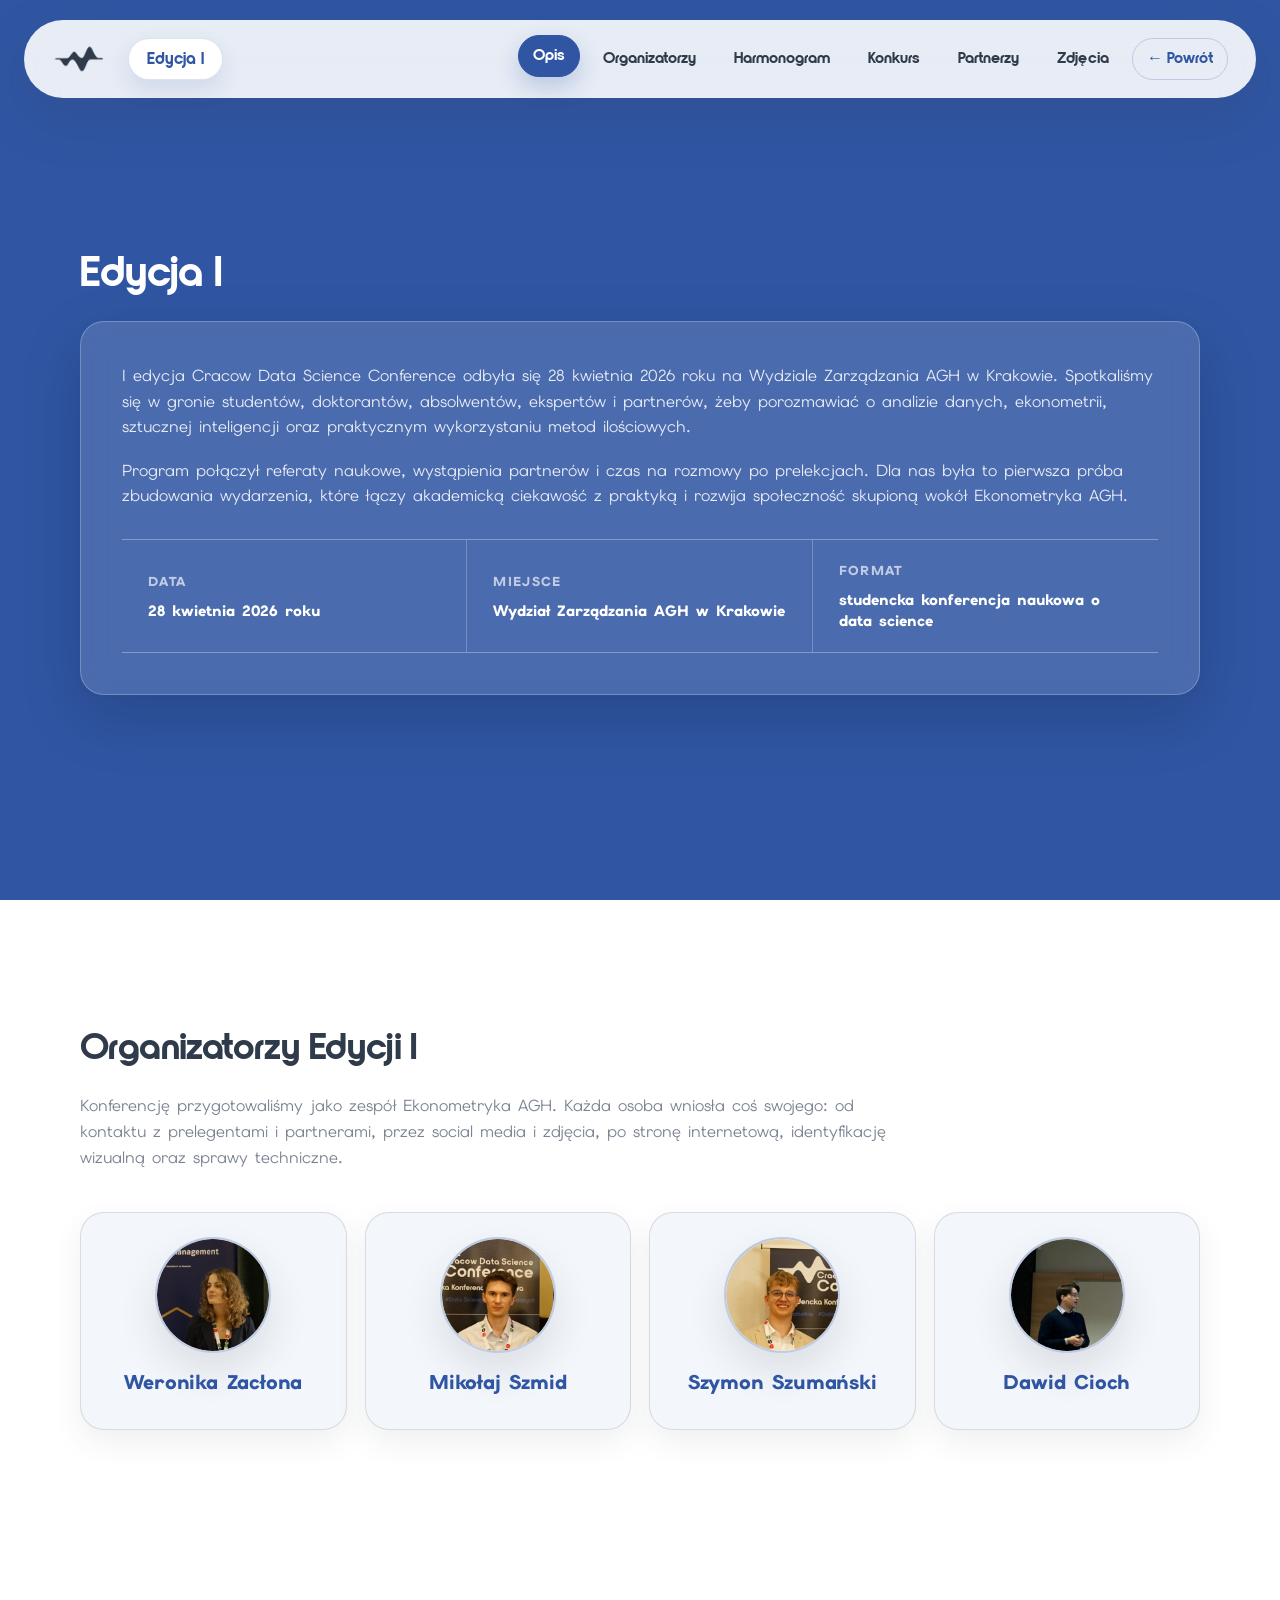
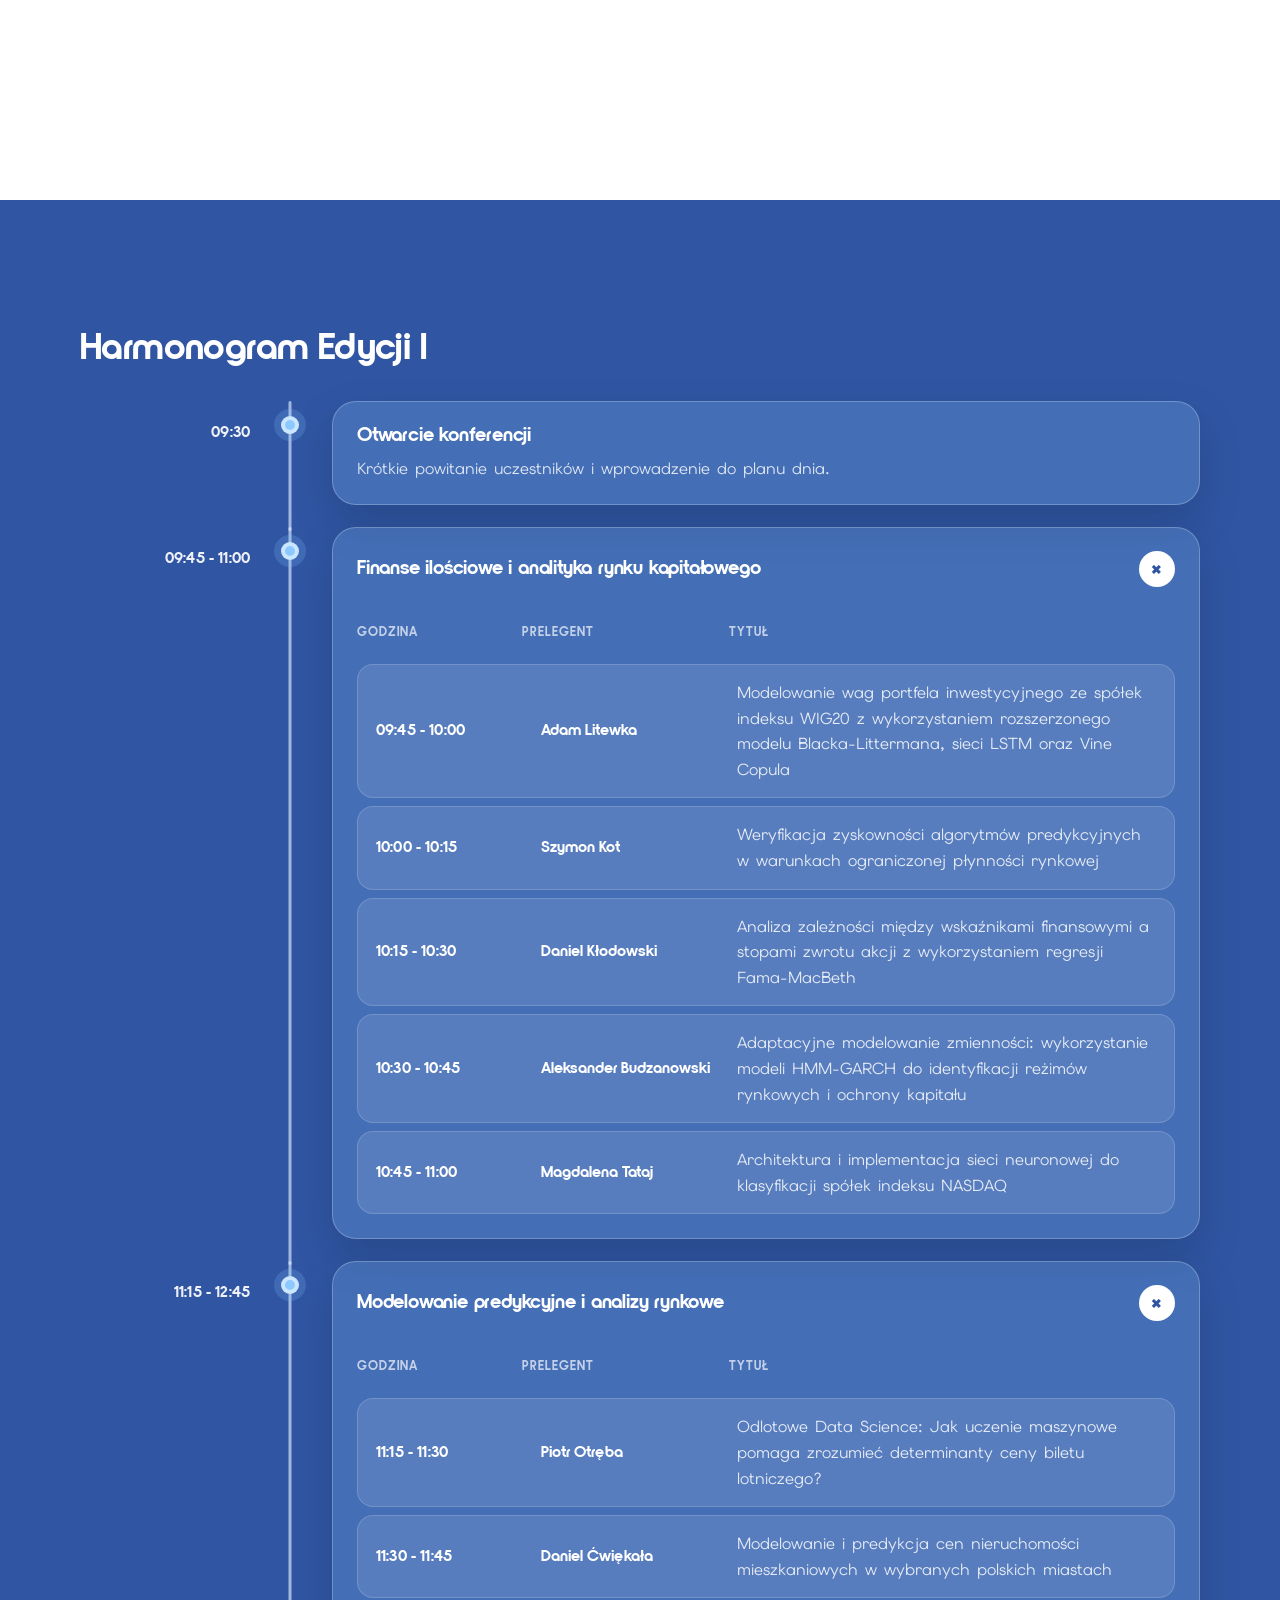
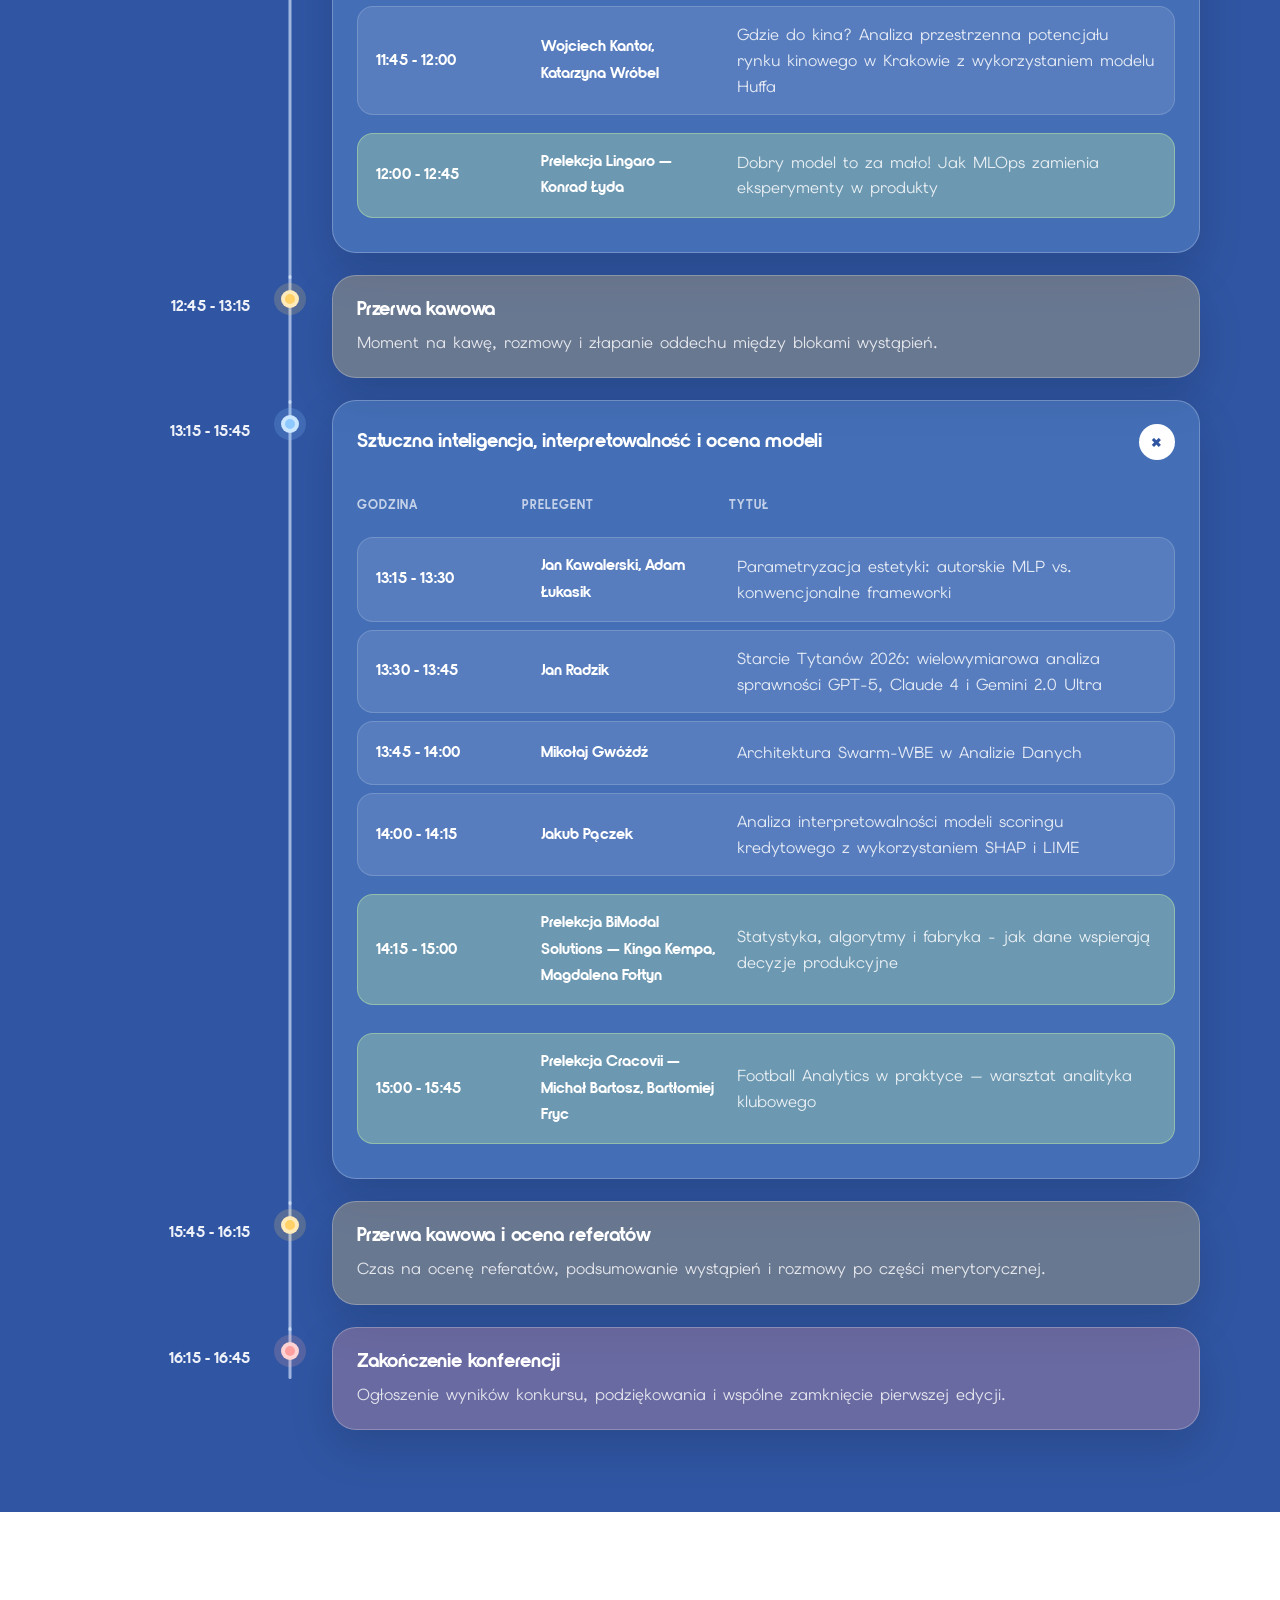
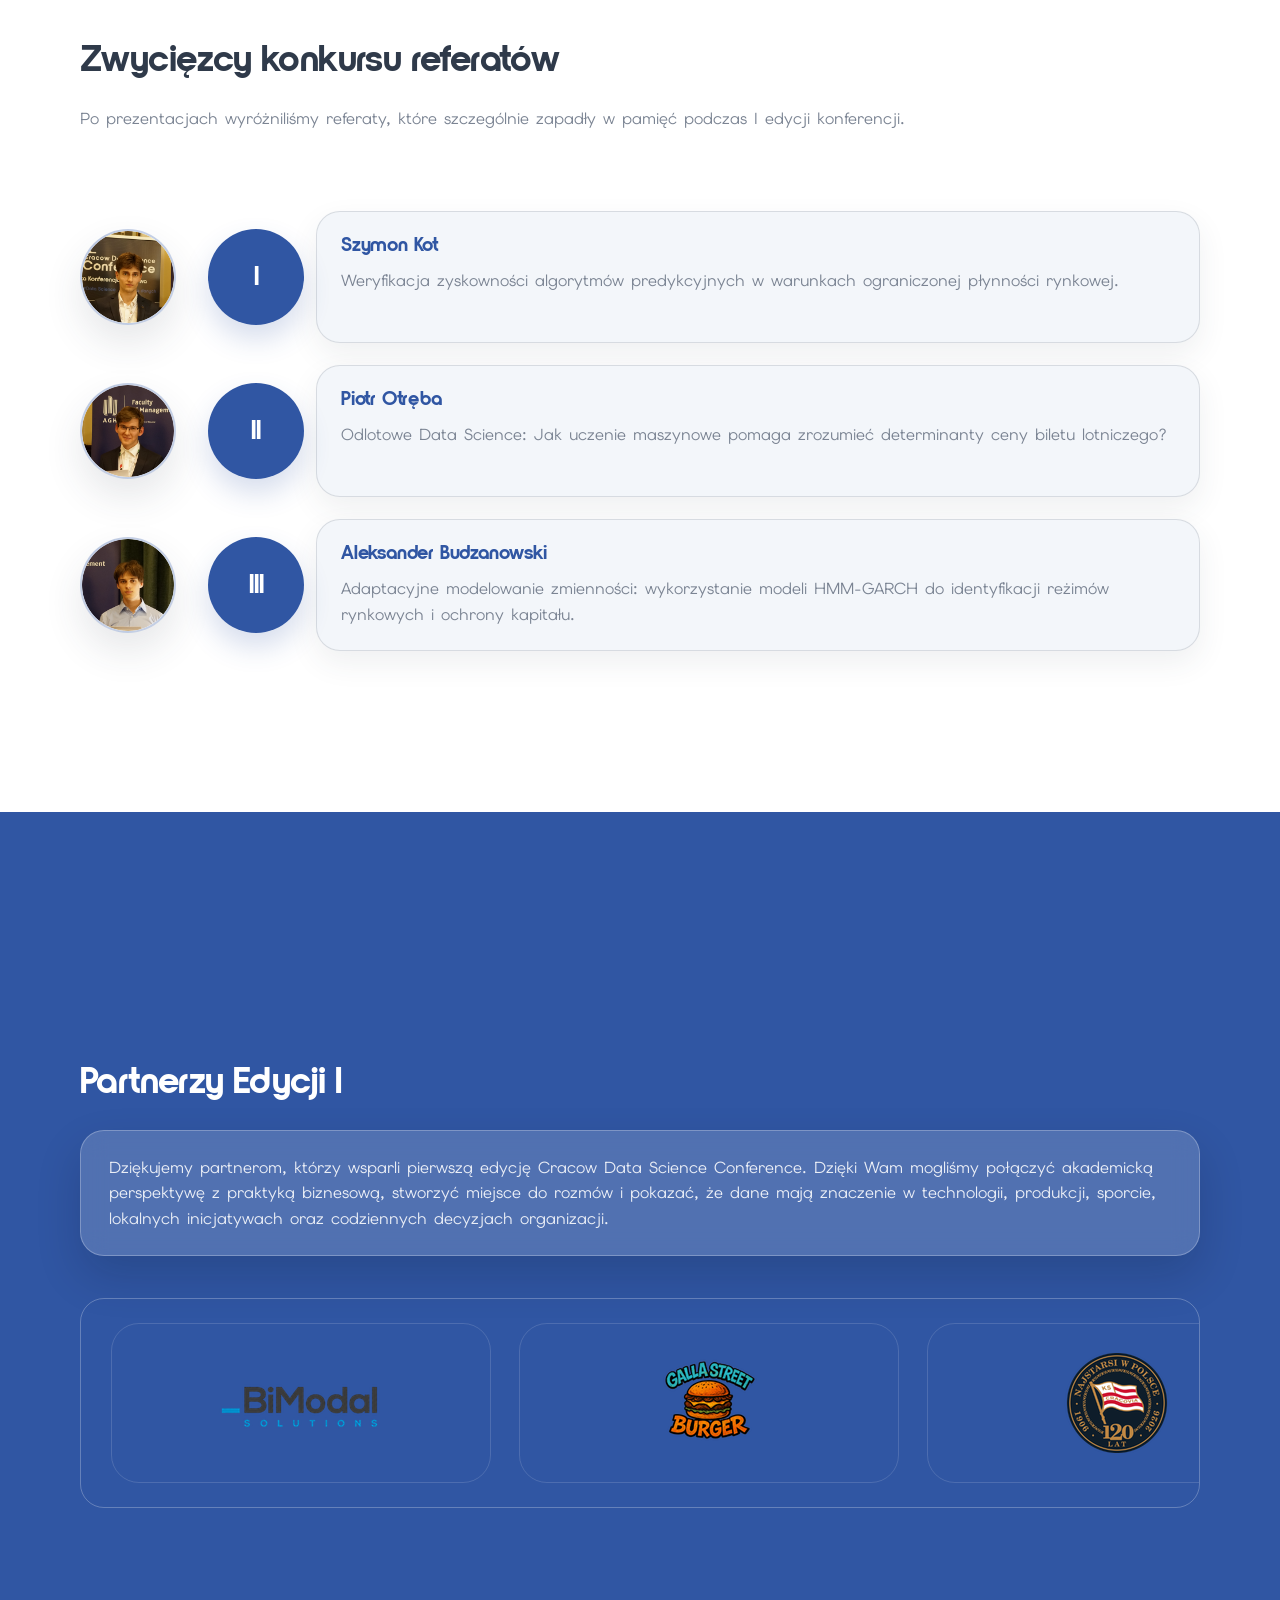
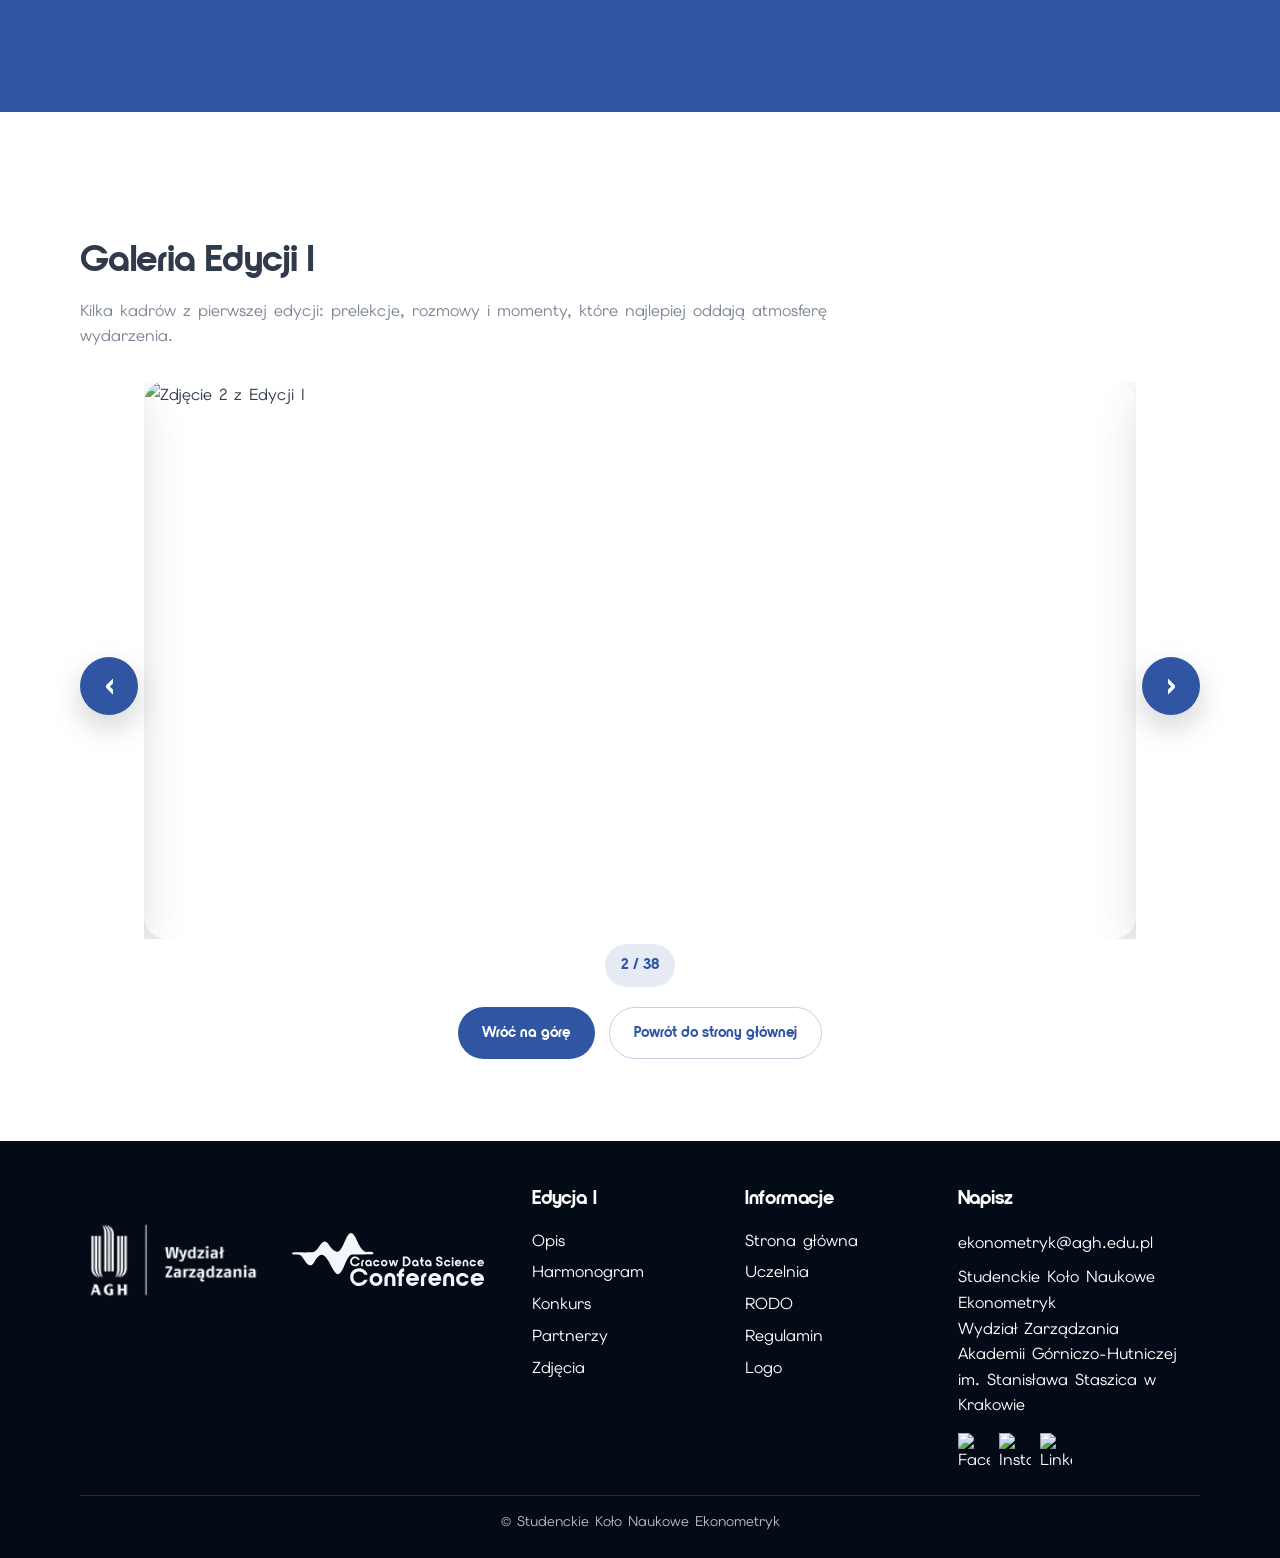
==== docs/Edycja-I.html @ 73a59c84 "08 Przygotowanie strony do GitHub Pages" ====
<!DOCTYPE html>

<html lang="pl">
<head>
<meta charset="utf-8"/>
<meta content="Dawid Cioch" name="author"/>
<meta content="Podsumowanie I edycji Cracow Data Science Conference: opis wydarzenia, organizatorzy, harmonogram, konkurs, partnerzy i galeria zdjęć." name="description"/>
<meta content="width=device-width, initial-scale=1.0" name="viewport"/>
<title>Edycja I | Cracow Data Science Conference 2026</title>
<link href="pics/icon/favicon.png" rel="icon" type="image/png"/>
<link href="pics/icon/favicon.png" rel="apple-touch-icon"/>
<link href="css/style.css" rel="stylesheet"/>
</head>
<body class="edition-one-page">
<nav class="navbar edition-navbar">
<div class="nav-content edition-nav-content">
<a aria-label="Cracow Data Science Conference" class="logo" href="index.html#start">
<img alt="Sygnet Cracow Data Science Conference" class="logo-image" src="pics/logo/sygnet.png"/>
</a>
<div aria-label="Aktualna podstrona" class="edition-nav-label">Edycja I</div>
<button aria-label="Otwórz menu" class="hamburger" id="hamburger" type="button">☰</button>
<ul class="nav-links edition-nav-links" id="nav-links">
<li><a class="active" href="#opis">Opis</a></li><li><a href="#organizatorzy">Organizatorzy</a></li>
<li><a href="#harmonogram">Harmonogram</a></li>
<li><a href="#konkurs">Konkurs</a></li>
<li><a href="#sponsorzy">Partnerzy</a></li>
<li><a href="#zdjecia">Zdjęcia</a></li>
<li><a class="edition-return-link" href="index.html#start">← Powrót</a></li>
</ul>
</div>
</nav>
<main>
<section class="page-section blue-section edition-hero-section event-hero-v2 event-hero-v5" id="opis">
<div class="wave-animation-background"><div class="wave-animation" data-animation-path="animation/Wave Animation.json"></div></div>
<div class="page-inner event-hero-inner">
<div class="event-hero-copy">
<h1 class="edition-main-title">Edycja I</h1>
<article class="event-description-box"><p>I edycja Cracow Data Science Conference odbyła się 28 kwietnia 2026 roku na Wydziale Zarządzania AGH w Krakowie. Spotkaliśmy się w gronie studentów, doktorantów, absolwentów, ekspertów i partnerów, żeby porozmawiać o analizie danych, ekonometrii, sztucznej inteligencji oraz praktycznym wykorzystaniu metod ilościowych.</p><p>Program połączył referaty naukowe, wystąpienia partnerów i czas na rozmowy po prelekcjach. Dla nas była to pierwsza próba zbudowania wydarzenia, które łączy akademicką ciekawość z praktyką i rozwija społeczność skupioną wokół Ekonometryka AGH.</p><div class="event-info-table"><div><span>Data</span><strong>28 kwietnia 2026 roku</strong></div><div><span>Miejsce</span><strong>Wydział Zarządzania AGH w Krakowie</strong></div><div><span>Format</span><strong>studencka konferencja naukowa o data science</strong></div></div></article>
</div>
</div>
</section>
<section class="page-section white-section organizers-section-v5" id="organizatorzy">
<div class="wave-animation-background wave-animation-background-light"><div class="wave-animation" data-animation-path="animation/Wave Animation.json"></div></div>
<div class="page-inner organizers-inner-v5">
<header class="edition-section-heading-centered organizers-heading-v5">
<h2>Organizatorzy Edycji I</h2>
<p>Konferencję przygotowaliśmy jako zespół Ekonometryka AGH. Każda osoba wniosła coś swojego: od kontaktu z prelegentami i partnerami, przez social media i zdjęcia, po stronę internetową, identyfikację wizualną oraz sprawy techniczne.</p>
</header>
<div class="organizer-grid organizer-grid-v5">
<article class="organizer-card organizer-card-v5"><button aria-expanded="false" aria-label="Pokaż opis: Weronika Zacłona" class="organizer-photo-button" type="button"><img alt="Weronika Zacłona" class="organizer-photo organizer-photo-v5" decoding="async" loading="lazy" src="I_edycja/organizatorzy/Weronika.png"/></button><h3>Weronika Zacłona</h3><p class="organizer-description">Koordynowała I edycję konferencji, prowadziła kontakt naukowy i dbała o współpracę z partnerami wydarzenia.</p></article>
<article class="organizer-card organizer-card-v5"><button aria-expanded="false" aria-label="Pokaż opis: Mikołaj Szmid" class="organizer-photo-button" type="button"><img alt="Mikołaj Szmid" class="organizer-photo organizer-photo-v5" decoding="async" loading="lazy" src="I_edycja/organizatorzy/Mikolaj.png"/></button><h3>Mikołaj Szmid</h3><p class="organizer-description">Przygotowywał materiały graficzne, koordynował social media i odpowiadał za dokumentację fotograficzną konferencji.</p></article>
<article class="organizer-card organizer-card-v5"><button aria-expanded="false" aria-label="Pokaż opis: Szymon Szumański" class="organizer-photo-button" type="button"><img alt="Szymon Szumański" class="organizer-photo organizer-photo-v5" decoding="async" loading="lazy" src="I_edycja/organizatorzy/Szymon.png"/></button><h3>Szymon Szumański</h3><p class="organizer-description">Czuwał nad stroną techniczną wydarzenia, sprawami wewnętrznymi oraz dokumentacją organizacyjną.</p></article>
<article class="organizer-card organizer-card-v5"><button aria-expanded="false" aria-label="Pokaż opis: Dawid Cioch" class="organizer-photo-button" type="button"><img alt="Dawid Cioch" class="organizer-photo organizer-photo-v5" decoding="async" loading="lazy" src="I_edycja/organizatorzy/Dawid.png"/></button><h3>Dawid Cioch</h3><p class="organizer-description">Stworzył logo konferencji i stronę internetową, a także wspierał zespół w przygotowaniu części merytorycznej.</p></article>
</div>
</div>
</section>
<section class="page-section blue-section edition-schedule-section schedule-section-v2" id="harmonogram">
<div class="wave-animation-background"><div class="wave-animation" data-animation-path="animation/Wave Animation.json"></div></div>
<div class="page-inner">
<div class="section-header schedule-title-only"><h2>Harmonogram Edycji I</h2></div>
<div aria-label="Harmonogram Edycji I" class="schedule-outer-timeline">
<article class="schedule-outer-item is-science"><div class="outer-time">09:30</div><div class="outer-axis"><span></span></div><div class="outer-card schedule-static-card"><h3>Otwarcie konferencji</h3><p>Krótkie powitanie uczestników i wprowadzenie do planu dnia.</p></div></article>
<article class="schedule-outer-item is-science"><div class="outer-time">09:45 - 11:00</div><div class="outer-axis"><span></span></div><details class="outer-card schedule-panel" open=""><summary><h3>Finanse ilościowe i analityka rynku kapitałowego</h3><span class="schedule-open-indicator">+</span></summary><div class="schedule-talk-table"><div class="schedule-table-head"><span>Godzina</span><span>Prelegent</span><span>Tytuł</span></div><div class="schedule-row"><time>09:45 - 10:00</time><strong>Adam Litewka</strong><p>Modelowanie wag portfela inwestycyjnego ze spółek indeksu WIG20 z wykorzystaniem rozszerzonego modelu Blacka-Littermana, sieci LSTM oraz Vine Copula</p></div><div class="schedule-row"><time>10:00 - 10:15</time><strong>Szymon Kot</strong><p>Weryfikacja zyskowności algorytmów predykcyjnych w warunkach ograniczonej płynności rynkowej</p></div><div class="schedule-row"><time>10:15 - 10:30</time><strong>Daniel Kłodowski</strong><p>Analiza zależności między wskaźnikami finansowymi a stopami zwrotu akcji z wykorzystaniem regresji Fama-MacBeth</p></div><div class="schedule-row"><time>10:30 - 10:45</time><strong>Aleksander Budzanowski</strong><p>Adaptacyjne modelowanie zmienności: wykorzystanie modeli HMM-GARCH do identyfikacji reżimów rynkowych i ochrony kapitału</p></div><div class="schedule-row"><time>10:45 - 11:00</time><strong>Magdalena Tataj</strong><p>Architektura i implementacja sieci neuronowej do klasyfikacji spółek indeksu NASDAQ</p></div></div></details></article>
<article class="schedule-outer-item is-science"><div class="outer-time">11:15 - 12:45</div><div class="outer-axis"><span></span></div><details class="outer-card schedule-panel" open=""><summary><h3>Modelowanie predykcyjne i analizy rynkowe</h3><span class="schedule-open-indicator">+</span></summary><div class="schedule-talk-table"><div class="schedule-table-head"><span>Godzina</span><span>Prelegent</span><span>Tytuł</span></div><div class="schedule-row"><time>11:15 - 11:30</time><strong>Piotr Otręba</strong><p>Odlotowe Data Science: Jak uczenie maszynowe pomaga zrozumieć determinanty ceny biletu lotniczego?</p></div><div class="schedule-row"><time>11:30 - 11:45</time><strong>Daniel Ćwiękała</strong><p>Modelowanie i predykcja cen nieruchomości mieszkaniowych w wybranych polskich miastach</p></div><div class="schedule-row"><time>11:45 - 12:00</time><strong>Wojciech Kantor, Katarzyna Wróbel</strong><p>Gdzie do kina? Analiza przestrzenna potencjału rynku kinowego w Krakowie z wykorzystaniem modelu Huffa</p></div><div class="schedule-row is-company"><time>12:00 - 12:45</time><strong>Prelekcja Lingaro — Konrad Łyda</strong><p>Dobry model to za mało! Jak MLOps zamienia eksperymenty w produkty</p></div></div></details></article>
<article class="schedule-outer-item is-break"><div class="outer-time">12:45 - 13:15</div><div class="outer-axis"><span></span></div><div class="outer-card schedule-static-card"><h3>Przerwa kawowa</h3><p>Moment na kawę, rozmowy i złapanie oddechu między blokami wystąpień.</p></div></article>
<article class="schedule-outer-item is-science"><div class="outer-time">13:15 - 15:45</div><div class="outer-axis"><span></span></div><details class="outer-card schedule-panel" open=""><summary><h3>Sztuczna inteligencja, interpretowalność i ocena modeli</h3><span class="schedule-open-indicator">+</span></summary><div class="schedule-talk-table"><div class="schedule-table-head"><span>Godzina</span><span>Prelegent</span><span>Tytuł</span></div><div class="schedule-row"><time>13:15 - 13:30</time><strong>Jan Kawalerski, Adam Łukasik</strong><p>Parametryzacja estetyki: autorskie MLP vs. konwencjonalne frameworki</p></div><div class="schedule-row"><time>13:30 - 13:45</time><strong>Jan Radzik</strong><p>Starcie Tytanów 2026: wielowymiarowa analiza sprawności GPT-5, Claude 4 i Gemini 2.0 Ultra</p></div><div class="schedule-row"><time>13:45 - 14:00</time><strong>Mikołaj Gwóźdź</strong><p>Architektura Swarm-WBE w Analizie Danych</p></div><div class="schedule-row"><time>14:00 - 14:15</time><strong>Jakub Pączek</strong><p>Analiza interpretowalności modeli scoringu kredytowego z wykorzystaniem SHAP i LIME</p></div><div class="schedule-row is-company"><time>14:15 - 15:00</time><strong>Prelekcja BiModal Solutions — Kinga Kempa, Magdalena Fołtyn</strong><p>Statystyka, algorytmy i fabryka - jak dane wspierają decyzje produkcyjne</p></div><div class="schedule-row is-company"><time>15:00 - 15:45</time><strong>Prelekcja Cracovii — Michał Bartosz, Bartłomiej Fryc</strong><p>Football Analytics w praktyce — warsztat analityka klubowego</p></div></div></details></article>
<article class="schedule-outer-item is-break"><div class="outer-time">15:45 - 16:15</div><div class="outer-axis"><span></span></div><div class="outer-card schedule-static-card"><h3>Przerwa kawowa i ocena referatów</h3><p>Czas na ocenę referatów, podsumowanie wystąpień i rozmowy po części merytorycznej.</p></div></article>
<article class="schedule-outer-item is-closing"><div class="outer-time">16:15 - 16:45</div><div class="outer-axis"><span></span></div><div class="outer-card schedule-static-card"><h3>Zakończenie konferencji</h3><p>Ogłoszenie wyników konkursu, podziękowania i wspólne zamknięcie pierwszej edycji.</p></div></article>
</div>
</div>
</section>
<section class="page-section white-section winners-section-v2" id="konkurs">
<div class="wave-animation-background wave-animation-background-light"><div class="wave-animation" data-animation-path="animation/Wave Animation.json"></div></div>
<div class="page-inner winners-inner">
<header class="edition-section-heading-centered">
<h2>Zwycięzcy konkursu referatów</h2>
<p>Po prezentacjach wyróżniliśmy referaty, które szczególnie zapadły w pamięć podczas I edycji konferencji.</p>
</header>
<div class="winners-vertical-list winners-sequence">
<article class="winner-item">
<img alt="Szymon Kot" class="winner-photo-placeholder" decoding="async" loading="lazy" src="I_edycja/konkurs/SzymonI.png"/>
<div class="winner-medal">I</div>
<div class="winner-content">
<h3>Szymon Kot</h3>
<p>Weryfikacja zyskowności algorytmów predykcyjnych w warunkach ograniczonej płynności rynkowej.</p>
</div>
</article>
<article class="winner-item">
<img alt="Piotr Otręba" class="winner-photo-placeholder" decoding="async" loading="lazy" src="I_edycja/konkurs/PiotrII.png"/>
<div class="winner-medal">II</div>
<div class="winner-content">
<h3>Piotr Otręba</h3>
<p>Odlotowe Data Science: Jak uczenie maszynowe pomaga zrozumieć determinanty ceny biletu lotniczego?</p>
</div>
</article>
<article class="winner-item">
<img alt="Aleksander Budzanowski" class="winner-photo-placeholder" decoding="async" loading="lazy" src="I_edycja/konkurs/AleksanderIII.png"/>
<div class="winner-medal">III</div>
<div class="winner-content">
<h3>Aleksander Budzanowski</h3>
<p>Adaptacyjne modelowanie zmienności: wykorzystanie modeli HMM-GARCH do identyfikacji reżimów rynkowych i ochrony kapitału.</p>
</div>
</article>
</div>
</div>
</section>
<section class="page-section blue-section edition-sponsors-section sponsors-section-v2 sponsors-section-v5" id="sponsorzy">
<div class="wave-animation-background"><div class="wave-animation" data-animation-path="animation/Wave Animation.json"></div></div>
<div class="page-inner"><header class="edition-section-heading-centered sponsors-heading-v2"><h2>Partnerzy Edycji I</h2><div class="sponsor-thanks-box sponsor-thanks-box-v5"><p>Dziękujemy partnerom, którzy wsparli pierwszą edycję Cracow Data Science Conference. Dzięki Wam mogliśmy połączyć akademicką perspektywę z praktyką biznesową, stworzyć miejsce do rozmów i pokazać, że dane mają znaczenie w technologii, produkcji, sporcie, lokalnych inicjatywach oraz codziennych decyzjach organizacji.</p></div></header><div aria-label="Logotypy partnerów Edycji I" class="edition-logo-marquee edition-logo-marquee-v5"><div class="edition-logo-track">
<div class="edition-logo-tile">
<img alt="Bimodal Solutions" decoding="async" loading="lazy" src="I_edycja/loga_sponsorw_I_edycja/Bimodal.png"/>
</div>
<div class="edition-logo-tile">
<img alt="Burger" decoding="async" loading="lazy" src="I_edycja/loga_sponsorw_I_edycja/burger.png"/>
</div>
<div class="edition-logo-tile">
<img alt="Cracovia" decoding="async" loading="lazy" src="I_edycja/loga_sponsorw_I_edycja/Cracovia.png"/>
</div>
<div class="edition-logo-tile">
<img alt="Xtreme Fitness Gyms" decoding="async" loading="lazy" src="I_edycja/loga_sponsorw_I_edycja/gym.png"/>
</div>
<div class="edition-logo-tile">
<img alt="Lingaro" decoding="async" loading="lazy" src="I_edycja/loga_sponsorw_I_edycja/Ingaro.png"/>
</div>
<div class="edition-logo-tile">
<img alt="Keja Kawa" decoding="async" loading="lazy" src="I_edycja/loga_sponsorw_I_edycja/kawa.png"/>
</div>
<div class="edition-logo-tile">
<img alt="Kombinat" decoding="async" loading="lazy" src="I_edycja/loga_sponsorw_I_edycja/kombinat.png"/>
</div>
<div class="edition-logo-tile">
<img alt="Kraków Miasto Startupów" decoding="async" loading="lazy" src="I_edycja/loga_sponsorw_I_edycja/Krakow_Miasto_Startapow.png"/>
</div>
<div class="edition-logo-tile">
<img alt="Next Generation Performance" decoding="async" loading="lazy" src="I_edycja/loga_sponsorw_I_edycja/next_generation_performance.png"/>
</div>
<div class="edition-logo-tile">
<img alt="Bimodal Solutions" decoding="async" loading="lazy" src="I_edycja/loga_sponsorw_I_edycja/Bimodal.png"/>
</div>
<div class="edition-logo-tile">
<img alt="Burger" decoding="async" loading="lazy" src="I_edycja/loga_sponsorw_I_edycja/burger.png"/>
</div>
<div class="edition-logo-tile">
<img alt="Cracovia" decoding="async" loading="lazy" src="I_edycja/loga_sponsorw_I_edycja/Cracovia.png"/>
</div>
<div class="edition-logo-tile">
<img alt="Xtreme Fitness Gyms" decoding="async" loading="lazy" src="I_edycja/loga_sponsorw_I_edycja/gym.png"/>
</div>
<div class="edition-logo-tile">
<img alt="Lingaro" decoding="async" loading="lazy" src="I_edycja/loga_sponsorw_I_edycja/Ingaro.png"/>
</div>
<div class="edition-logo-tile">
<img alt="Keja Kawa" decoding="async" loading="lazy" src="I_edycja/loga_sponsorw_I_edycja/kawa.png"/>
</div>
<div class="edition-logo-tile">
<img alt="Kombinat" decoding="async" loading="lazy" src="I_edycja/loga_sponsorw_I_edycja/kombinat.png"/>
</div>
<div class="edition-logo-tile">
<img alt="Kraków Miasto Startupów" decoding="async" loading="lazy" src="I_edycja/loga_sponsorw_I_edycja/Krakow_Miasto_Startapow.png"/>
</div>
<div class="edition-logo-tile">
<img alt="Next Generation Performance" decoding="async" loading="lazy" src="I_edycja/loga_sponsorw_I_edycja/next_generation_performance.png"/>
</div>
</div></div></div>
</section>
<section class="page-section white-section edition-gallery-section gallery-section-v2 gallery-section-v5" id="zdjecia">
<div class="wave-animation-background"><div class="wave-animation" data-animation-path="animation/Wave Animation.json"></div></div>
<div class="page-inner"><div class="section-header"><h2>Galeria Edycji I</h2><p>Kilka kadrów z pierwszej edycji: prelekcje, rozmowy i momenty, które najlepiej oddają atmosferę wydarzenia.</p></div><div aria-label="Galeria zdjęć z Edycji I" class="edition-gallery-carousel js-edition-gallery" tabindex="0"><button aria-label="Poprzednie zdjęcie" class="edition-gallery-arrow edition-gallery-prev" type="button">‹</button><div class="edition-gallery-viewport"><div class="edition-gallery-track">
<figure aria-label="Zdjęcie 1 z 38" class="edition-gallery-slide">
<img alt="Zdjęcie 1 z Edycji I" decoding="async" loading="eager" src="I_edycja/I-edycja-zdj/_DSC5010.JPG"/>
</figure>
<figure aria-label="Zdjęcie 2 z 38" class="edition-gallery-slide">
<img alt="Zdjęcie 2 z Edycji I" decoding="async" loading="eager" src="I_edycja/I-edycja-zdj/_DSC5013.JPG"/>
</figure>
<figure aria-label="Zdjęcie 3 z 38" class="edition-gallery-slide">
<img alt="Zdjęcie 3 z Edycji I" decoding="async" loading="lazy" src="I_edycja/I-edycja-zdj/_DSC5014.JPG"/>
</figure>
<figure aria-label="Zdjęcie 4 z 38" class="edition-gallery-slide">
<img alt="Zdjęcie 4 z Edycji I" decoding="async" loading="lazy" src="I_edycja/I-edycja-zdj/_DSC5022.JPG"/>
</figure>
<figure aria-label="Zdjęcie 5 z 38" class="edition-gallery-slide">
<img alt="Zdjęcie 5 z Edycji I" decoding="async" loading="lazy" src="I_edycja/I-edycja-zdj/_DSC5027.JPG"/>
</figure>
<figure aria-label="Zdjęcie 6 z 38" class="edition-gallery-slide">
<img alt="Zdjęcie 6 z Edycji I" decoding="async" loading="lazy" src="I_edycja/I-edycja-zdj/_DSC5036.JPG"/>
</figure>
<figure aria-label="Zdjęcie 7 z 38" class="edition-gallery-slide">
<img alt="Zdjęcie 7 z Edycji I" decoding="async" loading="lazy" src="I_edycja/I-edycja-zdj/_DSC5041.JPG"/>
</figure>
<figure aria-label="Zdjęcie 8 z 38" class="edition-gallery-slide">
<img alt="Zdjęcie 8 z Edycji I" decoding="async" loading="lazy" src="I_edycja/I-edycja-zdj/_DSC5047.JPG"/>
</figure>
<figure aria-label="Zdjęcie 9 z 38" class="edition-gallery-slide">
<img alt="Zdjęcie 9 z Edycji I" decoding="async" loading="lazy" src="I_edycja/I-edycja-zdj/_DSC5050.JPG"/>
</figure>
<figure aria-label="Zdjęcie 10 z 38" class="edition-gallery-slide">
<img alt="Zdjęcie 10 z Edycji I" decoding="async" loading="lazy" src="I_edycja/I-edycja-zdj/_DSC5057.JPG"/>
</figure>
<figure aria-label="Zdjęcie 11 z 38" class="edition-gallery-slide">
<img alt="Zdjęcie 11 z Edycji I" decoding="async" loading="lazy" src="I_edycja/I-edycja-zdj/_DSC5077.JPG"/>
</figure>
<figure aria-label="Zdjęcie 12 z 38" class="edition-gallery-slide">
<img alt="Zdjęcie 12 z Edycji I" decoding="async" loading="lazy" src="I_edycja/I-edycja-zdj/_DSC5084.JPG"/>
</figure>
<figure aria-label="Zdjęcie 13 z 38" class="edition-gallery-slide">
<img alt="Zdjęcie 13 z Edycji I" decoding="async" loading="lazy" src="I_edycja/I-edycja-zdj/_DSC5093.JPG"/>
</figure>
<figure aria-label="Zdjęcie 14 z 38" class="edition-gallery-slide">
<img alt="Zdjęcie 14 z Edycji I" decoding="async" loading="lazy" src="I_edycja/I-edycja-zdj/_DSC5108.JPG"/>
</figure>
<figure aria-label="Zdjęcie 15 z 38" class="edition-gallery-slide">
<img alt="Zdjęcie 15 z Edycji I" decoding="async" loading="lazy" src="I_edycja/I-edycja-zdj/_DSC5122.JPG"/>
</figure>
<figure aria-label="Zdjęcie 16 z 38" class="edition-gallery-slide">
<img alt="Zdjęcie 16 z Edycji I" decoding="async" loading="lazy" src="I_edycja/I-edycja-zdj/_DSC5124.JPG"/>
</figure>
<figure aria-label="Zdjęcie 17 z 38" class="edition-gallery-slide">
<img alt="Zdjęcie 17 z Edycji I" decoding="async" loading="lazy" src="I_edycja/I-edycja-zdj/_DSC5129.JPG"/>
</figure>
<figure aria-label="Zdjęcie 18 z 38" class="edition-gallery-slide">
<img alt="Zdjęcie 18 z Edycji I" decoding="async" loading="lazy" src="I_edycja/I-edycja-zdj/_DSC5157.JPG"/>
</figure>
<figure aria-label="Zdjęcie 19 z 38" class="edition-gallery-slide">
<img alt="Zdjęcie 19 z Edycji I" decoding="async" loading="lazy" src="I_edycja/I-edycja-zdj/_DSC5184.JPG"/>
</figure>
<figure aria-label="Zdjęcie 20 z 38" class="edition-gallery-slide">
<img alt="Zdjęcie 20 z Edycji I" decoding="async" loading="lazy" src="I_edycja/I-edycja-zdj/_DSC5190.JPG"/>
</figure>
<figure aria-label="Zdjęcie 21 z 38" class="edition-gallery-slide">
<img alt="Zdjęcie 21 z Edycji I" decoding="async" loading="lazy" src="I_edycja/I-edycja-zdj/_DSC5205.JPG"/>
</figure>
<figure aria-label="Zdjęcie 22 z 38" class="edition-gallery-slide">
<img alt="Zdjęcie 22 z Edycji I" decoding="async" loading="lazy" src="I_edycja/I-edycja-zdj/_DSC5224.JPG"/>
</figure>
<figure aria-label="Zdjęcie 23 z 38" class="edition-gallery-slide">
<img alt="Zdjęcie 23 z Edycji I" decoding="async" loading="lazy" src="I_edycja/I-edycja-zdj/_DSC5243.JPG"/>
</figure>
<figure aria-label="Zdjęcie 24 z 38" class="edition-gallery-slide">
<img alt="Zdjęcie 24 z Edycji I" decoding="async" loading="lazy" src="I_edycja/I-edycja-zdj/_DSC5250.JPG"/>
</figure>
<figure aria-label="Zdjęcie 25 z 38" class="edition-gallery-slide">
<img alt="Zdjęcie 25 z Edycji I" decoding="async" loading="lazy" src="I_edycja/I-edycja-zdj/_DSC5293.JPG"/>
</figure>
<figure aria-label="Zdjęcie 26 z 38" class="edition-gallery-slide">
<img alt="Zdjęcie 26 z Edycji I" decoding="async" loading="lazy" src="I_edycja/I-edycja-zdj/_DSC5308.JPG"/>
</figure>
<figure aria-label="Zdjęcie 27 z 38" class="edition-gallery-slide">
<img alt="Zdjęcie 27 z Edycji I" decoding="async" loading="lazy" src="I_edycja/I-edycja-zdj/_DSC5323.JPG"/>
</figure>
<figure aria-label="Zdjęcie 28 z 38" class="edition-gallery-slide">
<img alt="Zdjęcie 28 z Edycji I" decoding="async" loading="lazy" src="I_edycja/I-edycja-zdj/_DSC5339.JPG"/>
</figure>
<figure aria-label="Zdjęcie 29 z 38" class="edition-gallery-slide">
<img alt="Zdjęcie 29 z Edycji I" decoding="async" loading="lazy" src="I_edycja/I-edycja-zdj/_DSC5341.JPG"/>
</figure>
<figure aria-label="Zdjęcie 30 z 38" class="edition-gallery-slide">
<img alt="Zdjęcie 30 z Edycji I" decoding="async" loading="lazy" src="I_edycja/I-edycja-zdj/_DSC5369.JPG"/>
</figure>
<figure aria-label="Zdjęcie 31 z 38" class="edition-gallery-slide">
<img alt="Zdjęcie 31 z Edycji I" decoding="async" loading="lazy" src="I_edycja/I-edycja-zdj/_DSC5377.JPG"/>
</figure>
<figure aria-label="Zdjęcie 32 z 38" class="edition-gallery-slide">
<img alt="Zdjęcie 32 z Edycji I" decoding="async" loading="lazy" src="I_edycja/I-edycja-zdj/_DSC5439.JPG"/>
</figure>
<figure aria-label="Zdjęcie 33 z 38" class="edition-gallery-slide">
<img alt="Zdjęcie 33 z Edycji I" decoding="async" loading="lazy" src="I_edycja/I-edycja-zdj/_DSC5440.JPG"/>
</figure>
<figure aria-label="Zdjęcie 34 z 38" class="edition-gallery-slide">
<img alt="Zdjęcie 34 z Edycji I" decoding="async" loading="lazy" src="I_edycja/I-edycja-zdj/_DSC5443.JPG"/>
</figure>
<figure aria-label="Zdjęcie 35 z 38" class="edition-gallery-slide">
<img alt="Zdjęcie 35 z Edycji I" decoding="async" loading="lazy" src="I_edycja/I-edycja-zdj/_DSC5458.JPG"/>
</figure>
<figure aria-label="Zdjęcie 36 z 38" class="edition-gallery-slide">
<img alt="Zdjęcie 36 z Edycji I" decoding="async" loading="lazy" src="I_edycja/I-edycja-zdj/_DSC5462.JPG"/>
</figure>
<figure aria-label="Zdjęcie 37 z 38" class="edition-gallery-slide">
<img alt="Zdjęcie 37 z Edycji I" decoding="async" loading="lazy" src="I_edycja/I-edycja-zdj/_DSC5471.JPG"/>
</figure>
<figure aria-label="Zdjęcie 38 z 38" class="edition-gallery-slide">
<img alt="Zdjęcie 38 z Edycji I" decoding="async" loading="lazy" src="I_edycja/I-edycja-zdj/_DSC5546.JPG"/>
</figure>
</div></div><button aria-label="Następne zdjęcie" class="edition-gallery-arrow edition-gallery-next" type="button">›</button><div aria-live="polite" class="edition-gallery-counter"><span class="edition-gallery-current">1</span> / <span class="edition-gallery-total">38</span></div></div><div class="edition-bottom-actions"><a class="button button-primary" href="#opis">Wróć na górę</a><a class="button edition-button-secondary" href="index.html#start">Powrót do strony głównej</a></div></div>
</section>
</main>
<footer class="site-footer" id="stopka">
<div class="footer-inner"><div class="footer-logo-column"><a aria-label="Wydział Zarządzania AGH" class="footer-logo-link" href="https://www.zarz.agh.edu.pl/" rel="noopener noreferrer" target="_blank"><img alt="Wydział Zarządzania AGH" class="footer-logo" src="pics/logo/logo_agh.png"/></a><img alt="Cracow Data Science Conference" class="footer-logo" src="pics/logo/logo_offwhite.svg"/></div><div class="footer-column"><h3>Edycja I</h3><a href="#opis">Opis</a><a href="#harmonogram">Harmonogram</a><a href="#konkurs">Konkurs</a><a href="#sponsorzy">Partnerzy</a><a href="#zdjecia">Zdjęcia</a></div><div class="footer-column"><h3>Informacje</h3><a href="index.html#start">Strona główna</a><a href="https://www.agh.edu.pl/" rel="noopener noreferrer" target="_blank">Uczelnia</a><a href="https://bezpieczenstwo.agh.edu.pl/ochrona-danych-osobowych/informacja-ogolna" rel="noopener noreferrer" target="_blank">RODO</a><a href="./regulamin.html">Regulamin</a>
<a href="logo.html">Logo</a></div><div class="footer-column footer-contact"><h3>Napisz</h3><p><a href="mailto:ekonometryk@agh.edu.pl">ekonometryk@agh.edu.pl</a></p><p>Studenckie Koło Naukowe Ekonometryk<br/>Wydział Zarządzania<br/>Akademii Górniczo-Hutniczej<br/>im. Stanisława Staszica w Krakowie</p><div class="footer-socials"><a aria-label="Facebook" href="https://www.facebook.com/profile.php?id=61557075944681" rel="noopener noreferrer" target="_blank"><img alt="Facebook" src="pics/icon/fb.png"/></a><a aria-label="Instagram" href="https://www.instagram.com/ekonometryk_agh?fbclid=IwY2xjawSiswRleHRuA2FlbQIxMABicmlkETFUZzhMblF2QXdvUVczaGFhc3J0YwZhcHBfaWQQMjIyMDM5MTc4ODIwMDg5MgABHrniNC8DTmo0bu0MvKlg5mbX4xVZKNb9hsmvAL92SLZ5yBSHJRsfCv3_WDD8_aem_ZmFrZWR1bW15MTZieXRlcw" rel="noopener noreferrer" target="_blank"><img alt="Instagram" src="pics/icon/insta.png"/></a><a aria-label="LinkedIn" href="https://www.linkedin.com/company/18393022/admin/dashboard/" rel="noopener noreferrer" target="_blank"><img alt="LinkedIn" src="pics/icon/linkedin.png"/></a></div></div></div><div class="footer-bottom"><span>© Studenckie Koło Naukowe Ekonometryk</span></div>
</footer>
<script src="js/app.js"></script>
</body>
</html>
---- docs/css/style.css ----
@import url('https://fonts.googleapis.com/css2?family=Elms+Sans:ital,wght@0,100..900;1,100..900&display=swap');

@font-face {
    font-family: "Nordeco";
    src: url("../font/Nordeco-Bold.eot");
    src: url("../font/Nordeco-Bold.eot?#iefix") format("embedded-opentype"),
         url("../font/Nordeco-Bold.woff2") format("woff2"),
         url("../font/Nordeco-Bold.woff") format("woff"),
         url("../font/Nordeco-Bold.ttf") format("truetype"),
         url("../font/Nordeco-Bold.otf") format("opentype");
    font-weight: 700;
    font-style: normal;
    font-display: swap;
}

:root {
    --blue: #3056a3;
    --dark: #2f3a4a;
    --footer-dark: #030b16;
    --light: #f3f6fa;
    --white: #ffffff;
    --muted: #7b8493;
    --border: rgba(47, 58, 74, 0.14);
    --shadow: 0 20px 55px rgba(47, 58, 74, 0.16);
    --body-font: "Elms Sans", Arial, Helvetica, sans-serif;
    --display-font: "Nordeco", Arial, Helvetica, sans-serif;
}

* {
    box-sizing: border-box;
}

html {
    scroll-behavior: smooth;
    scroll-snap-type: none;
    scroll-padding-top: 0;
}

body {
    margin: 0;
    min-width: 320px;
    font-family: var(--body-font);
    color: var(--dark);
    background-color: var(--white);
    line-height: 1.7;
    overflow-x: hidden;
}

a {
    color: inherit;
    text-decoration: none;
}

button,
input,
textarea {
    font-family: var(--body-font);
}

main {
    display: block;
    width: 100%;
}

.global-lottie-background {
    display: block;
    position: fixed;
    inset: 0;
    z-index: 1;
    overflow: hidden;
    pointer-events: none;
    opacity: 1;
    mix-blend-mode: normal;
}

.global-lottie-animation {
    position: absolute;
    inset: 0;
    width: 100%;
    height: 100%;
    opacity: 0;
    transform: scale(0.9);
    transform-origin: center;
    filter: none;
    transition: opacity 0.35s ease;
}

.global-lottie-animation.is-loaded {
    opacity: 0.34;
}

.global-lottie-animation svg {
    width: 100% !important;
    height: 100% !important;
    display: block;
}

.global-lottie-animation svg path,
.global-lottie-animation svg rect,
.global-lottie-animation svg circle,
.global-lottie-animation svg ellipse,
.global-lottie-animation svg polygon,
.global-lottie-animation svg polyline,
.global-lottie-animation svg line {
    fill: rgba(218, 232, 255, 0.92) !important;
    stroke: rgba(218, 232, 255, 0.92) !important;
}

.global-lottie-animation svg [fill="none"] {
    fill: none !important;
}

.global-lottie-animation svg [stroke="none"] {
    stroke: none !important;
}

.navbar {
    position: fixed;
    top: 20px;
    left: 50%;
    z-index: 1000;
    width: min(1220px, calc(100vw - 48px));
    transform: translateX(-50%);
    border-radius: 999px;
    background-color: rgba(243, 246, 250, 0.94);
    backdrop-filter: blur(18px);
    box-shadow: var(--shadow);
}

.nav-content {
    min-height: 78px;
    padding: 0 28px;
    display: flex;
    align-items: center;
    justify-content: space-between;
    gap: 22px;
}

.logo {
    display: flex;
    align-items: center;
    flex-shrink: 0;
}

.logo-image {
    display: block;
    width: 54px;
    height: 54px;
    max-height: 54px;
    object-fit: contain;
}

.nav-links {
    display: flex;
    align-items: center;
    gap: 8px;
    margin: 0;
    padding: 0;
    list-style: none;
}

.nav-links li {
    position: relative;
}

.nav-dropdown {
    position: relative;
}

.nav-dropdown::after {
    content: "";
    position: absolute;
    left: 0;
    right: 0;
    top: 100%;
    height: 16px;
    z-index: 1;
}

.nav-links a,
.nav-dropdown-trigger {
    min-height: 42px;
    padding: 0 14px;
    border: 1px solid transparent;
    border-radius: 999px;
    display: inline-flex;
    align-items: center;
    justify-content: center;
    background-color: transparent;
    cursor: pointer;
    appearance: none;
    color: var(--dark);
    font-family: var(--display-font);
    font-size: 16px;
    font-weight: 700;
    line-height: 1;
    transition: color 0.2s ease, background-color 0.2s ease, border-color 0.2s ease, transform 0.2s ease, box-shadow 0.2s ease;
}

.nav-links a:hover,
.nav-links a:focus-visible,
.nav-links a.active,
.nav-dropdown-trigger:hover,
.nav-dropdown-trigger:focus-visible,
.nav-dropdown-trigger.active,
.nav-dropdown:hover > .nav-dropdown-trigger,
.nav-dropdown:focus-within > .nav-dropdown-trigger {
    color: var(--white);
    background-color: var(--blue);
    border-color: var(--blue);
    transform: translateY(-3px);
    box-shadow: 0 10px 22px rgba(48, 86, 163, 0.24);
}

.nav-dropdown-trigger::after {
    content: "▾";
    margin-left: 8px;
    font-size: 11px;
    line-height: 1;
}

.nav-dropdown-menu {
    position: absolute;
    top: calc(100% + 8px);
    left: 0;
    z-index: 2;
    min-width: 154px;
    margin: 0;
    padding: 8px;
    border: 1px solid rgba(48, 86, 163, 0.14);
    border-radius: 18px;
    background-color: rgba(243, 246, 250, 0.98);
    box-shadow: 0 18px 36px rgba(47, 58, 74, 0.16);
    list-style: none;
    opacity: 0;
    visibility: hidden;
    pointer-events: none;
    transform: translateY(8px);
    transition: opacity 0.2s ease, visibility 0.2s ease, transform 0.2s ease;
}

.nav-dropdown:hover .nav-dropdown-menu,
.nav-dropdown:focus-within .nav-dropdown-menu {
    opacity: 1;
    visibility: visible;
    pointer-events: auto;
    transform: translateY(0);
}

.nav-dropdown-menu a {
    width: 100%;
    min-height: 38px;
    justify-content: flex-start;
    padding: 0 12px;
    border-radius: 13px;
    color: var(--dark);
    white-space: nowrap;
}

.nav-dropdown-menu a:hover,
.nav-dropdown-menu a:focus-visible,
.nav-dropdown-menu a.active {
    color: var(--white);
    background-color: var(--blue);
    border-color: var(--blue);
    transform: translateY(-2px);
    box-shadow: none;
}

.hamburger {
    display: none;
    border: none;
    background: none;
    color: var(--blue);
    font-size: 32px;
    cursor: pointer;
}

.page-section {
    width: 100%;
    min-height: 100vh;
    padding: 122px 24px 88px;
    display: flex;
    align-items: center;
    position: relative;
    overflow: hidden;
}

.page-section::after {
    display: none;
}

.page-inner {
    width: min(1280px, calc(100vw - 48px));
    margin: 0 auto;
    position: relative;
    z-index: 5;
}

.blue-section {
    background-color: var(--blue);
    color: var(--white);
}

.white-section {
    background-color: var(--white);
    color: var(--dark);
}

.hero-section {
    justify-content: center;
    text-align: center;
}

.animated-background,
.stats-background,
.moving-grid,
.floating-orb,
.data-line,
.stat-object,
.wave-animation-background {
    display: none !important;
}

.hero-center {
    position: relative;
    z-index: 5;
    width: min(1100px, 100%);
    margin: 0 auto;
    padding-top: 40px;
}

.hero-center h1 {
    margin: 0;
    color: var(--white);
    font-family: var(--display-font);
    font-size: clamp(64px, 9vw, 128px);
    font-weight: 700;
    line-height: 0.9;
    letter-spacing: -3px;
}

.hero-center h1 span {
    display: block;
    color: var(--light);
}

.hero-catchphrase {
    max-width: 780px;
    margin: 34px auto 0;
    color: rgba(255, 255, 255, 0.86);
    font-family: var(--body-font);
    font-size: clamp(18px, 2vw, 24px);
    line-height: 1.6;
}

.two-column {
    display: grid;
    grid-template-columns: 1.05fr 0.95fr;
    gap: 70px;
    align-items: center;
}

.eyebrow {
    margin: 0 0 18px;
    color: currentColor;
    opacity: 0.85;
    font-family: var(--display-font);
    font-size: 15px;
    font-weight: 700;
    text-transform: uppercase;
    letter-spacing: 0.12em;
}

h2,
h3,
.location-label,
.agenda-time,
.partner-card span,
.button {
    font-family: var(--display-font);
    font-weight: 700;
}

h2 {
    margin: 0;
    font-size: clamp(42px, 5.2vw, 78px);
    line-height: 0.95;
    letter-spacing: -2px;
}

h3 {
    margin: 0 0 10px;
    font-size: 26px;
    line-height: 1.15;
}

.text-column p,
.section-header p,
.topic-card p,
.agenda-item p,
.partner-card p,
.location-card p,
.mail-form label {
    font-family: var(--body-font);
}

.text-column p {
    margin: 0 0 20px;
    color: var(--muted);
    font-size: 19px;
}

.section-header {
    max-width: 900px;
    margin-bottom: 42px;
}

.section-header p {
    max-width: 760px;
    color: rgba(255, 255, 255, 0.82);
    font-size: 18px;
}

.white-section .section-header p {
    color: var(--muted);
}

.section-watermark {
    display: none !important;
}

.section-watermark img {
    width: 100%;
    height: auto;
    display: block;
}

.section-logo-wrap {
    margin-bottom: 26px;
}

.section-logo {
    display: block;
    width: min(360px, 100%);
    max-height: 90px;
    object-fit: contain;
}

.cards-grid,
.partners-grid {
    display: grid;
    grid-template-columns: repeat(4, 1fr);
    gap: 22px;
}

.topic-card,
.partner-card {
    min-height: 280px;
    padding: 26px;
    border-radius: 22px;
    background-color: rgba(255, 255, 255, 0.12);
    border: 1px solid rgba(255, 255, 255, 0.22);
    transition: transform 0.2s ease, background-color 0.2s ease;
    position: relative;
    z-index: 5;
}

.topic-card:hover,
.partner-card:hover {
    transform: translateY(-6px);
    background-color: rgba(255, 255, 255, 0.18);
}

.topic-card span,
.partner-card span {
    display: inline-flex;
    margin-bottom: 26px;
    color: var(--light);
    font-family: var(--display-font);
    font-size: 14px;
    font-weight: 700;
    letter-spacing: 0.08em;
    text-transform: uppercase;
}

.topic-card p,
.partner-card p {
    margin: 0;
    color: rgba(255, 255, 255, 0.78);
}

.partner-logo-card {
    display: flex;
    flex-direction: column;
}

.partner-logo {
    display: block;
    width: 100%;
    max-height: 86px;
    object-fit: contain;
    margin: 10px 0 24px;
}

.agenda-list {
    display: grid;
    gap: 18px;
    position: relative;
    z-index: 5;
}

.agenda-item {
    display: grid;
    grid-template-columns: 140px 1fr;
    gap: 28px;
    align-items: start;
    padding: 26px;
    border-radius: 22px;
    background-color: var(--light);
    border: 1px solid var(--border);
    box-shadow: 0 10px 28px rgba(47, 58, 74, 0.08);
}

.agenda-time {
    color: var(--blue);
    font-size: 34px;
    line-height: 1;
}

.agenda-label {
    margin: 0 0 6px;
    color: var(--blue);
    font-family: var(--display-font);
    font-size: 13px;
    font-weight: 700;
    text-transform: uppercase;
    letter-spacing: 0.1em;
}

.agenda-item p {
    margin: 0;
    color: var(--muted);
}

.location-card {
    padding: 32px;
    border-radius: 26px;
    background-color: var(--light);
    border: 1px solid var(--border);
    box-shadow: var(--shadow);
    position: relative;
    z-index: 5;
}

.location-card h3 {
    color: var(--blue);
    font-size: 34px;
}

.location-card p {
    color: var(--muted);
}

.location-label {
    color: var(--blue);
    text-transform: uppercase;
    letter-spacing: 0.1em;
}

.edition-title {
    margin: 0 0 18px;
    color: var(--blue);
    font-family: var(--display-font);
    font-size: clamp(48px, 6vw, 84px);
    line-height: 0.95;
    letter-spacing: -2px;
}

.edition-content {
    display: grid;
    gap: 24px;
}

.edition-details {
    display: grid;
    gap: 16px;
}

.edition-detail {
    padding: 22px;
    border: 1px solid var(--border);
    border-radius: 22px;
    background-color: var(--light);
    box-shadow: 0 10px 28px rgba(47, 58, 74, 0.08);
}

.edition-detail span {
    display: inline-flex;
    margin-bottom: 12px;
    color: var(--blue);
    font-family: var(--display-font);
    font-size: 13px;
    font-weight: 700;
    letter-spacing: 0.1em;
    text-transform: uppercase;
}

.edition-detail h3 {
    color: var(--blue);
}

.edition-detail p {
    margin: 0;
    color: var(--muted);
}

.button {
    display: inline-flex;
    align-items: center;
    justify-content: center;
    min-height: 52px;
    padding: 0 24px;
    border: none;
    border-radius: 999px;
    cursor: pointer;
    font-size: 15px;
    transition: transform 0.2s ease, background-color 0.2s ease, color 0.2s ease;
}

.button:hover {
    transform: translateY(-3px);
}

.button-primary {
    background-color: var(--blue);
    color: var(--white);
}

.blue-section .button-primary {
    background-color: var(--white);
    color: var(--blue);
}

.scroll-down {
    position: absolute;
    left: 50%;
    bottom: 62px;
    z-index: 5;
    width: 28px;
    height: 46px;
    border: 2px solid rgba(255, 255, 255, 0.72);
    border-radius: 999px;
    transform: translateX(-50%);
}

.scroll-down span {
    position: absolute;
    top: 10px;
    left: 50%;
    width: 6px;
    height: 6px;
    border-radius: 50%;
    background-color: var(--white);
    transform: translateX(-50%);
    animation: scrollDot 1.5s ease-in-out infinite;
}

.contact-page-section {
    background-color: var(--blue);
    color: var(--white);
}

.contact-simple {
    max-width: 920px;
    text-align: center;
}

.contact-page-title {
    margin: 0;
    color: var(--white);
    font-family: var(--display-font);
    font-size: clamp(48px, 6vw, 84px);
    line-height: 0.95;
    letter-spacing: -2px;
}

.contact-page-lead {
    max-width: 680px;
    margin: 28px auto 34px;
    color: rgba(255, 255, 255, 0.82);
    font-size: 20px;
    line-height: 1.8;
}

.mail-form {
    width: min(680px, 100%);
    margin: 0 auto;
    padding: 32px;
    border-radius: 26px;
    background-color: var(--white);
    border: 1px solid rgba(255, 255, 255, 0.28);
    box-shadow: var(--shadow);
    display: grid;
    gap: 18px;
    text-align: left;
    position: relative;
    z-index: 5;
}

.mail-form label {
    color: var(--dark);
    font-weight: 700;
}

.mail-form input,
.mail-form textarea {
    width: 100%;
    margin-top: 8px;
    padding: 15px 16px;
    border: 1px solid var(--border);
    border-radius: 14px;
    background-color: var(--light);
    outline: none;
}

.mail-form input:focus,
.mail-form textarea:focus {
    border-color: var(--blue);
}

.mail-form textarea {
    min-height: 150px;
    resize: vertical;
}

.rules-page {
    background-color: var(--blue);
    color: var(--white);
}

.rules-page .global-lottie-background {
    display: block;
    z-index: 0;
    opacity: 1;
    mix-blend-mode: normal;
}

.rules-page .global-lottie-animation.is-loaded {
    opacity: 0.36;
}

.rules-page .navbar,
.rules-page main {
    position: relative;
    z-index: 2;
}

.rules-page .site-footer {
    position: relative;
    z-index: 20;
}

.rules-page-section {
    min-height: auto;
    padding-top: 146px;
    padding-bottom: 96px;
    background: transparent;
    color: var(--white);
    align-items: flex-start;
}

.rules-document {
    width: min(980px, 100%);
    margin: 0 auto;
    padding: 56px;
    border-radius: 30px;
    background: transparent;
    background-color: rgba(255, 255, 255, 0);
    border: none;
    box-shadow: none;
    backdrop-filter: none;
    position: relative;
    z-index: 5;
}

.rules-heading {
    margin-bottom: 46px;
    text-align: center;
}

.rules-title {
    margin: 0;
    color: var(--white);
    font-family: var(--display-font);
    font-size: clamp(38px, 5vw, 68px);
    line-height: 1;
    letter-spacing: -2px;
}

.rules-chapter {
    margin-top: 44px;
}

.rules-chapter h2 {
    margin: 0;
    color: var(--white);
    font-size: 36px;
    line-height: 1;
    text-align: center;
    letter-spacing: 0;
}

.rules-chapter h3 {
    margin: 14px 0 24px;
    color: var(--white);
    font-size: 28px;
    text-align: center;
}

.rules-chapter ol {
    margin: 0;
    padding-left: 24px;
}

.rules-chapter li {
    margin-bottom: 14px;
    color: var(--white);
    font-size: 18px;
    line-height: 1.72;
    text-align: justify;
}

.rules-chapter ol ol {
    margin-top: 10px;
    padding-left: 24px;
    list-style-type: lower-alpha;
}

.rules-chapter ol ol li {
    margin-bottom: 8px;
}

.rules-link {
    color: var(--white);
    text-decoration: underline;
    text-decoration-thickness: 1px;
    text-underline-offset: 3px;
    overflow-wrap: anywhere;
}

.site-footer {
    display: block;
    width: 100%;
    clear: both;
    position: relative;
    z-index: 20;
    padding: 46px 24px 24px;
    background-color: var(--footer-dark);
    color: var(--white);
}

.footer-inner {
    width: min(1280px, calc(100vw - 48px));
    margin: 0 auto;
    display: grid;
    grid-template-columns: 1.45fr 0.85fr 0.85fr 1.25fr;
    gap: 48px;
    align-items: start;
}

.footer-logo-column {
    display: flex;
    flex-direction: row;
    justify-content: flex-start;
    align-items: center;
    flex-wrap: nowrap;
    gap: 20px;
    min-height: 145px;
}

.footer-logo-link {
    display: block;
    flex-shrink: 0;
    line-height: 0;
}

.footer-logo {
    display: block;
    width: 192px;
    height: 139px;
    max-height: none;
    object-fit: contain;
}

.footer-column {
    display: flex;
    flex-direction: column;
    gap: 9px;
}

.footer-column h3 {
    margin: 0 0 10px;
    color: var(--white);
    font-size: 22px;
}

.footer-column a,
.footer-column p {
    margin: 0;
    color: var(--white);
    font-family: var(--body-font);
    font-size: 16px;
    line-height: 1.42;
    position: relative;
    z-index: 25;
}

.footer-column a {
    display: inline-block;
    width: fit-content;
    transition: opacity 0.2s ease, transform 0.2s ease;
}

.footer-column a:hover {
    opacity: 0.72;
    transform: translateX(4px);
}

.footer-socials {
    display: flex;
    flex-wrap: wrap;
    gap: 9px;
    margin-top: 6px;
    position: relative;
    z-index: 30;
}

.footer-socials a {
    width: 32px;
    height: 32px;
    display: block;
    transition: transform 0.2s ease, opacity 0.2s ease;
}

.footer-socials a:hover {
    transform: translateY(-3px);
    opacity: 0.82;
}

.footer-socials img {
    width: 100%;
    height: 100%;
    display: block;
    object-fit: contain;
}

.footer-bottom {
    width: min(1280px, calc(100vw - 48px));
    margin: 30px auto 0;
    padding-top: 14px;
    border-top: 1px solid rgba(255, 255, 255, 0.14);
    color: rgba(255, 255, 255, 0.72);
    font-family: var(--body-font);
    font-size: 14px;
    text-align: center;
}

@keyframes scrollDot {
    0% {
        transform: translate(-50%, 0);
        opacity: 1;
    }

    100% {
        transform: translate(-50%, 18px);
        opacity: 0;
    }
}

@media (max-width: 1100px) {
    .page-section {
        min-height: auto;
        padding-top: 120px;
        padding-bottom: 90px;
    }

    .two-column {
        grid-template-columns: 1fr;
        gap: 42px;
    }

    .cards-grid,
    .partners-grid {
        grid-template-columns: repeat(2, 1fr);
    }

    .hamburger {
        display: block;
    }

    .navbar {
        border-radius: 24px;
    }

    .nav-content {
        flex-wrap: wrap;
        height: auto;
        padding: 18px 22px;
    }

    .logo-image {
        width: 52px;
        height: 52px;
        max-height: 52px;
    }

    .nav-links {
        display: none;
        width: 100%;
        flex-direction: column;
        align-items: center;
        gap: 14px;
        padding-top: 16px;
    }

    .nav-links.show {
        display: flex;
    }

    .nav-links li,
    .nav-dropdown {
        width: 100%;
    }

    .nav-links a,
    .nav-dropdown-trigger {
        width: 100%;
    }

    .nav-dropdown::after {
        display: none;
    }

    .nav-dropdown-menu {
        position: static;
        display: none;
        width: 100%;
        min-width: 0;
        margin-top: 8px;
        padding: 8px;
        opacity: 1;
        visibility: visible;
        pointer-events: auto;
        transform: none;
        box-shadow: none;
    }

    .nav-links.show .nav-dropdown-menu,
    .nav-dropdown:hover .nav-dropdown-menu,
    .nav-dropdown:focus-within .nav-dropdown-menu {
        display: grid;
        gap: 6px;
    }

    .rules-page-section {
        padding-top: 132px;
        padding-bottom: 84px;
    }

    .rules-document {
        padding: 42px;
    }

    .footer-inner {
        grid-template-columns: repeat(2, 1fr);
        gap: 34px;
    }

    .footer-logo-column {
        justify-content: flex-start;
        min-height: auto;
    }
}

@media (max-width: 620px) {
    .navbar {
        top: 12px;
        width: calc(100vw - 24px);
    }

    .logo-image {
        width: 46px;
        height: 46px;
        max-height: 46px;
    }

    .page-section {
        padding-left: 18px;
        padding-right: 18px;
    }

    .hero-center h1 {
        font-size: 48px;
        letter-spacing: -1px;
    }

    .hero-catchphrase,
    .contact-page-lead {
        font-size: 17px;
    }

    h2,
    .contact-page-title {
        font-size: 38px;
    }

    .text-column p {
        font-size: 17px;
    }

    .cards-grid,
    .partners-grid {
        grid-template-columns: 1fr;
    }

    .agenda-item {
        grid-template-columns: 1fr;
    }

    .button {
        width: 100%;
    }

    .mail-form {
        padding: 24px;
    }

    .rules-page-section {
        padding-top: 112px;
        padding-bottom: 70px;
    }

    .rules-document {
        padding: 28px 22px;
        border-radius: 22px;
    }

    .rules-title {
        font-size: 32px;
        letter-spacing: -1px;
    }

    .rules-chapter h2 {
        font-size: 30px;
    }

    .rules-chapter h3 {
        font-size: 24px;
    }

    .rules-chapter li {
        font-size: 16px;
    }

    .site-footer {
        padding: 46px 22px 24px;
    }

    .footer-inner {
        grid-template-columns: 1fr;
        gap: 28px;
    }

    .footer-logo {
        width: min(168px, 50vw);
        height: 120px;
    }

    .footer-bottom {
        margin-top: 28px;
    }

    .global-lottie-background {
        opacity: 1;
    }

    .global-lottie-animation {
        transform: scale(0.86);
    }

    .global-lottie-animation.is-loaded {
        opacity: 0.28;
    }
}
/* ==============================
   Edycja I - one page summary
   ============================== */

.edition-one-page .navbar {
    width: min(1320px, calc(100vw - 48px));
}

.edition-nav-content {
    justify-content: flex-start;
}

.edition-nav-label {
    flex-shrink: 0;
    min-height: 42px;
    padding: 0 18px;
    border-radius: 999px;
    display: inline-flex;
    align-items: center;
    justify-content: center;
    color: var(--blue);
    background-color: var(--white);
    border: 1px solid rgba(48, 86, 163, 0.16);
    font-family: var(--display-font);
    font-size: 17px;
    font-weight: 700;
    line-height: 1;
    box-shadow: 0 10px 22px rgba(48, 86, 163, 0.12);
}

.edition-nav-links {
    margin-left: auto;
}

.edition-return-link {
    color: var(--blue) !important;
    border-color: rgba(48, 86, 163, 0.22) !important;
}

.edition-return-link:hover,
.edition-return-link:focus-visible {
    color: var(--white) !important;
}

.edition-hero-section {
    padding-top: 154px;
}

.edition-hero-grid {
    display: grid;
    grid-template-columns: minmax(0, 1.12fr) minmax(320px, 0.72fr);
    gap: 56px;
    align-items: center;
}

.edition-hero-copy {
    position: relative;
    z-index: 5;
}

.edition-main-title {
    margin: 0;
    color: var(--white);
    font-family: var(--display-font);
    font-size: clamp(64px, 9vw, 128px);
    font-weight: 700;
    line-height: 0.88;
    letter-spacing: -3px;
}

.edition-lead {
    max-width: 850px;
    margin: 30px 0 0;
    color: rgba(255, 255, 255, 0.86);
    font-size: clamp(18px, 2vw, 23px);
    line-height: 1.62;
}

.edition-actions,
.edition-bottom-actions {
    display: flex;
    flex-wrap: wrap;
    gap: 14px;
    margin-top: 34px;
}

.edition-button-secondary {
    background-color: transparent;
    color: var(--white);
    border: 1px solid rgba(255, 255, 255, 0.42);
}

.edition-button-secondary:hover,
.edition-button-secondary:focus-visible {
    background-color: rgba(255, 255, 255, 0.12);
}

.edition-summary-card {
    position: relative;
    z-index: 5;
    padding: 32px;
    border: 1px solid rgba(255, 255, 255, 0.22);
    border-radius: 30px;
    background-color: rgba(255, 255, 255, 0.12);
    box-shadow: 0 24px 60px rgba(3, 11, 22, 0.18);
    backdrop-filter: blur(14px);
}

.edition-card-label {
    margin: 0 0 24px;
    color: rgba(255, 255, 255, 0.78);
    font-family: var(--display-font);
    font-size: 14px;
    font-weight: 700;
    text-transform: uppercase;
    letter-spacing: 0.1em;
}

.edition-facts {
    display: grid;
    gap: 18px;
    margin: 0;
}

.edition-facts div {
    padding-bottom: 18px;
    border-bottom: 1px solid rgba(255, 255, 255, 0.18);
}

.edition-facts div:last-child {
    padding-bottom: 0;
    border-bottom: none;
}

.edition-facts dt {
    margin: 0 0 4px;
    color: rgba(255, 255, 255, 0.64);
    font-size: 14px;
    text-transform: uppercase;
    letter-spacing: 0.08em;
}

.edition-facts dd {
    margin: 0;
    color: var(--white);
    font-family: var(--display-font);
    font-size: 24px;
    font-weight: 700;
    line-height: 1.15;
}

.edition-overview-section,
.edition-sponsors-section {
    align-items: center;
}

.edition-highlight-grid {
    grid-template-columns: 1fr;
}

.edition-agenda-list {
    max-width: 980px;
}

.edition-agenda-item {
    background-color: rgba(255, 255, 255, 0.12);
    border-color: rgba(255, 255, 255, 0.22);
    box-shadow: 0 16px 34px rgba(3, 11, 22, 0.14);
}

.edition-agenda-item .agenda-time,
.edition-agenda-item .agenda-label,
.edition-agenda-item h3 {
    color: var(--white);
}

.edition-agenda-item p {
    color: rgba(255, 255, 255, 0.78);
}

.edition-light-header p {
    color: var(--muted);
}

.edition-sponsors-grid {
    display: grid;
    grid-template-columns: repeat(4, minmax(0, 1fr));
    gap: 22px;
    position: relative;
    z-index: 5;
}

.edition-sponsor-card {
    min-height: 260px;
    padding: 28px;
    border-radius: 24px;
    background-color: var(--light);
    border: 1px solid var(--border);
    box-shadow: 0 10px 28px rgba(47, 58, 74, 0.08);
    display: flex;
    flex-direction: column;
    justify-content: space-between;
    transition: transform 0.2s ease, box-shadow 0.2s ease;
}

.edition-sponsor-card:hover {
    transform: translateY(-6px);
    box-shadow: var(--shadow);
}

.edition-sponsor-card span {
    color: var(--blue);
    font-family: var(--display-font);
    font-size: 14px;
    font-weight: 700;
    text-transform: uppercase;
    letter-spacing: 0.08em;
}

.edition-sponsor-card h3 {
    margin-top: auto;
    color: var(--blue);
}

.edition-sponsor-card p {
    margin: 0;
    color: var(--muted);
}

.edition-sponsor-card-main {
    background-color: var(--blue);
    color: var(--white);
}

.edition-sponsor-card-main span,
.edition-sponsor-card-main h3,
.edition-sponsor-card-main p {
    color: var(--white);
}

.edition-gallery-grid {
    display: grid;
    grid-template-columns: repeat(3, minmax(0, 1fr));
    gap: 22px;
    position: relative;
    z-index: 5;
}

.edition-gallery-card {
    margin: 0;
    border-radius: 24px;
    overflow: hidden;
    background-color: rgba(255, 255, 255, 0.12);
    border: 1px solid rgba(255, 255, 255, 0.22);
    box-shadow: 0 16px 34px rgba(3, 11, 22, 0.14);
}

.edition-gallery-placeholder {
    min-height: 260px;
    display: flex;
    align-items: center;
    justify-content: center;
    background:
        radial-gradient(circle at 22% 18%, rgba(255, 255, 255, 0.28), transparent 28%),
        radial-gradient(circle at 72% 76%, rgba(255, 255, 255, 0.18), transparent 30%),
        rgba(255, 255, 255, 0.1);
    color: rgba(255, 255, 255, 0.82);
    font-family: var(--display-font);
    font-size: 68px;
    font-weight: 700;
    letter-spacing: -2px;
}

.edition-gallery-card figcaption {
    padding: 18px 20px;
    color: var(--white);
    font-family: var(--display-font);
    font-size: 18px;
    font-weight: 700;
}

.edition-bottom-actions {
    justify-content: center;
}

@media (max-width: 1100px) {
    .edition-nav-content {
        justify-content: space-between;
    }

    .edition-nav-label {
        margin-right: auto;
    }

    .edition-nav-links {
        margin-left: 0;
    }

    .edition-hero-grid {
        grid-template-columns: 1fr;
    }

    .edition-summary-card {
        max-width: 720px;
    }

    .edition-sponsors-grid,
    .edition-gallery-grid {
        grid-template-columns: repeat(2, minmax(0, 1fr));
    }
}

@media (max-width: 620px) {
    .edition-one-page .navbar {
        width: calc(100vw - 24px);
    }

    .edition-nav-label {
        min-height: 38px;
        padding: 0 14px;
        font-size: 15px;
    }

    .edition-hero-section {
        padding-top: 138px;
    }

    .edition-main-title {
        font-size: 56px;
        letter-spacing: -1px;
    }

    .edition-lead {
        font-size: 17px;
    }

    .edition-summary-card {
        padding: 24px;
        border-radius: 24px;
    }

    .edition-facts dd {
        font-size: 21px;
    }

    .edition-sponsors-grid,
    .edition-gallery-grid {
        grid-template-columns: 1fr;
    }

    .edition-gallery-placeholder {
        min-height: 220px;
        font-size: 56px;
    }

    .edition-actions,
    .edition-bottom-actions {
        width: 100%;
    }
}

/* =========================================================
   Edycja I - aktualizacja sekcji, harmonogramu, konkursu,
   partnerów i galerii
   ========================================================= */

.edition-one-page .page-section {
    scroll-margin-top: 110px;
}

.event-hero-v2 {
    padding-top: 154px;
    align-items: center;
}

.event-hero-inner {
    display: grid;
    grid-template-columns: minmax(0, 0.95fr) minmax(360px, 0.8fr);
    gap: 54px;
    align-items: start;
}

.event-hero-copy,
.event-organizers-panel {
    position: relative;
    z-index: 5;
}

.event-description-box {
    margin-top: 34px;
    padding: 32px;
    border: 1px solid rgba(255, 255, 255, 0.24);
    border-radius: 30px;
    background-color: rgba(255, 255, 255, 0.13);
    box-shadow: 0 22px 60px rgba(3, 11, 22, 0.18);
    backdrop-filter: blur(14px);
}

.event-description-box h2 {
    margin: 0 0 22px;
    color: var(--white);
    font-size: clamp(32px, 3.6vw, 58px);
}

.event-description-box p {
    margin: 0 0 18px;
    color: rgba(255, 255, 255, 0.86);
    font-size: 18px;
    line-height: 1.75;
}

.event-description-box p:last-child {
    margin-bottom: 0;
}

.event-organizers-panel {
    padding: 32px;
    border-radius: 30px;
    background-color: rgba(255, 255, 255, 0.12);
    border: 1px solid rgba(255, 255, 255, 0.23);
    box-shadow: 0 24px 60px rgba(3, 11, 22, 0.18);
}

.event-organizers-panel h2 {
    margin: 0 0 14px;
    color: var(--white);
    font-size: clamp(32px, 3.4vw, 54px);
}

.event-organizers-panel > p {
    margin: 0 0 26px;
    color: rgba(255, 255, 255, 0.78);
    font-size: 17px;
}

.organizer-grid {
    display: grid;
    gap: 18px;
}

.organizer-card {
    display: grid;
    grid-template-columns: 76px 1fr;
    column-gap: 18px;
    align-items: center;
    padding: 14px;
    border-radius: 22px;
    background-color: rgba(255, 255, 255, 0.1);
    border: 1px solid rgba(255, 255, 255, 0.16);
    transition: background-color 0.2s ease, border-color 0.2s ease, transform 0.2s ease;
}

.organizer-card:hover,
.organizer-card.is-active {
    background-color: rgba(255, 255, 255, 0.18);
    border-color: rgba(255, 255, 255, 0.34);
}

.organizer-photo {
    width: 76px;
    height: 76px;
    border: 2px solid rgba(255, 255, 255, 0.58);
    border-radius: 50%;
    background-color: rgba(255, 255, 255, 0.14);
    display: inline-flex;
    align-items: center;
    justify-content: center;
    cursor: pointer;
    transition: transform 0.2s ease, background-color 0.2s ease;
    grid-row: span 2;
}

.organizer-photo:hover,
.organizer-photo:focus-visible {
    transform: scale(1.04);
    background-color: rgba(255, 255, 255, 0.22);
    outline: none;
}

.organizer-photo span {
    width: 42px;
    height: 42px;
    border-radius: 50%;
    background-color: rgba(255, 255, 255, 0.28);
    display: block;
}

.organizer-card h3 {
    margin: 0;
    color: var(--white);
    font-size: 20px;
}

.organizer-card p {
    display: none;
    grid-column: 2;
    margin: 8px 0 0;
    color: rgba(255, 255, 255, 0.78);
    font-size: 15px;
    line-height: 1.55;
}

.organizer-card.is-active p {
    display: block;
}

.conference-overview-v2 {
    align-items: flex-start;
    padding-top: 146px;
}

.conference-overview-inner {
    display: grid;
    gap: 42px;
}

.edition-section-heading-centered {
    max-width: 980px;
    position: relative;
    z-index: 5;
}

.edition-section-heading-centered h2 {
    margin: 0;
}

.edition-section-heading-centered p {
    max-width: 860px;
    margin: 24px 0 0;
    color: var(--muted);
    font-size: 19px;
    line-height: 1.75;
}

.conference-aspects-grid {
    display: grid;
    grid-template-columns: repeat(4, minmax(0, 1fr));
    gap: 20px;
    position: relative;
    z-index: 5;
}

.conference-aspect-card {
    min-height: 220px;
    border: 1px solid var(--border);
    border-radius: 24px;
    background-color: var(--light);
    box-shadow: 0 12px 30px rgba(47, 58, 74, 0.08);
    overflow: hidden;
    transition: transform 0.2s ease, box-shadow 0.2s ease;
}

.conference-aspect-card:hover {
    transform: translateY(-5px);
    box-shadow: var(--shadow);
}

.conference-aspect-card summary {
    min-height: 150px;
    padding: 26px;
    cursor: pointer;
    list-style: none;
    display: flex;
    flex-direction: column;
    justify-content: space-between;
}

.conference-aspect-card summary::-webkit-details-marker {
    display: none;
}

.conference-aspect-card summary span {
    color: var(--blue);
    font-family: var(--display-font);
    font-size: 14px;
    font-weight: 700;
    letter-spacing: 0.1em;
}

.conference-aspect-card summary h3 {
    color: var(--blue);
    font-size: 28px;
}

.conference-aspect-card p {
    margin: 0;
    padding: 0 26px 26px;
    color: var(--muted);
    font-size: 17px;
    line-height: 1.65;
}

.schedule-section-v2 {
    align-items: flex-start;
    padding-top: 146px;
}

.schedule-title-only {
    margin-bottom: 54px;
}

.schedule-title-only h2 {
    color: var(--white);
}

.schedule-outer-timeline {
    display: grid;
    gap: 26px;
    position: relative;
    z-index: 5;
}

.schedule-outer-item {
    display: grid;
    grid-template-columns: 145px 36px minmax(0, 1fr);
    gap: 24px;
    align-items: start;
}

.outer-time {
    min-height: 48px;
    display: flex;
    align-items: center;
    justify-content: flex-end;
    color: rgba(255, 255, 255, 0.92);
    font-family: var(--display-font);
    font-size: 19px;
    font-weight: 700;
    line-height: 1.1;
    white-space: nowrap;
    padding-top: 12px;
}

.outer-axis {
    position: relative;
    width: 36px;
    align-self: stretch;
    min-height: 96px;
}

.outer-axis::before {
    content: "";
    position: absolute;
    top: 0;
    bottom: -26px;
    left: 50%;
    width: 3px;
    border-radius: 999px;
    background-color: rgba(218, 232, 255, 0.66);
    transform: translateX(-50%);
}

.schedule-outer-item:last-child .outer-axis::before {
    bottom: 50%;
}

.outer-axis span {
    position: absolute;
    top: 24px;
    left: 50%;
    width: 18px;
    height: 18px;
    border: 4px solid rgba(255, 255, 255, 0.55);
    border-radius: 50%;
    background-color: #8dc9ff;
    box-shadow: 0 0 0 7px rgba(141, 201, 255, 0.18);
    transform: translate(-50%, -50%);
}

.schedule-outer-item.is-break .outer-axis span {
    background-color: #ffd166;
    box-shadow: 0 0 0 7px rgba(255, 209, 102, 0.18);
}

.schedule-outer-item.is-closing .outer-axis span {
    background-color: #ff9f9f;
    box-shadow: 0 0 0 7px rgba(255, 159, 159, 0.18);
}

.outer-card {
    border-radius: 26px;
    border: 1px solid rgba(255, 255, 255, 0.24);
    box-shadow: 0 18px 44px rgba(3, 11, 22, 0.16);
    overflow: hidden;
}

.schedule-outer-item.is-science .outer-card {
    background-color: rgba(141, 201, 255, 0.22);
}

.schedule-outer-item.is-break .outer-card {
    background-color: rgba(255, 209, 102, 0.28);
}

.schedule-outer-item.is-closing .outer-card {
    background-color: rgba(255, 159, 159, 0.28);
}

.schedule-static-card {
    min-height: 96px;
    padding: 26px 28px;
}

.schedule-static-card h3,
.schedule-panel summary h3 {
    margin: 0;
    color: var(--white);
    font-size: clamp(24px, 2.4vw, 34px);
}

.schedule-static-card p {
    margin: 10px 0 0;
    color: rgba(255, 255, 255, 0.82);
    font-size: 17px;
}

.schedule-panel summary {
    min-height: 96px;
    padding: 26px 28px;
    display: flex;
    align-items: center;
    justify-content: space-between;
    gap: 24px;
    cursor: pointer;
    list-style: none;
}

.schedule-panel summary::-webkit-details-marker {
    display: none;
}

.schedule-open-indicator {
    width: 42px;
    height: 42px;
    border-radius: 50%;
    background-color: var(--white);
    color: var(--blue);
    font-family: var(--display-font);
    font-size: 28px;
    display: inline-flex;
    align-items: center;
    justify-content: center;
    flex-shrink: 0;
    transition: transform 0.2s ease;
}

.schedule-panel[open] .schedule-open-indicator {
    transform: rotate(45deg);
}

.schedule-talk-table {
    padding: 0 28px 28px;
    display: grid;
    gap: 10px;
}

.schedule-table-head,
.schedule-row {
    display: grid;
    grid-template-columns: 150px minmax(190px, 0.45fr) minmax(0, 1fr);
    align-items: center;
    column-gap: 24px;
}

.schedule-table-head {
    padding: 12px 0;
    color: rgba(255, 255, 255, 0.68);
    font-family: var(--display-font);
    font-size: 13px;
    font-weight: 700;
    text-transform: uppercase;
    letter-spacing: 0.08em;
}

.schedule-row {
    min-height: 76px;
    padding: 18px 20px;
    border: 1px solid rgba(255, 255, 255, 0.16);
    border-radius: 18px;
    background-color: rgba(255, 255, 255, 0.1);
}

.schedule-row.is-company {
    margin: 6px 0;
    background-color: rgba(188, 232, 166, 0.34);
    border-color: rgba(188, 232, 166, 0.48);
}

.schedule-row time,
.schedule-row strong {
    color: var(--white);
    font-family: var(--display-font);
    font-size: 17px;
    font-weight: 700;
}

.schedule-row p {
    margin: 0;
    color: rgba(255, 255, 255, 0.84);
    font-size: 16px;
    line-height: 1.48;
}

.winners-section-v2 {
    align-items: flex-start;
    padding-top: 146px;
    background-color: var(--white);
    color: var(--dark);
}

.winners-inner {
    display: grid;
    gap: 48px;
}

.winners-vertical-list {
    position: relative;
    z-index: 5;
    display: grid;
    gap: 26px;
    max-width: 920px;
}

.winners-vertical-list::before {
    content: "";
    position: absolute;
    top: 48px;
    bottom: 48px;
    left: 58px;
    width: 3px;
    border-radius: 999px;
    background-color: rgba(48, 86, 163, 0.2);
}

.winner-item {
    position: relative;
    display: grid;
    grid-template-columns: 116px minmax(0, 1fr);
    gap: 28px;
    align-items: center;
}

.winner-medal {
    width: 116px;
    height: 116px;
    border-radius: 50%;
    background-color: var(--blue);
    color: var(--white);
    font-family: var(--display-font);
    font-size: 34px;
    font-weight: 700;
    display: flex;
    align-items: center;
    justify-content: center;
    box-shadow: 0 18px 36px rgba(48, 86, 163, 0.22);
    position: relative;
    z-index: 2;
}

.winner-content {
    padding: 28px;
    border-radius: 24px;
    background-color: var(--light);
    border: 1px solid var(--border);
    box-shadow: 0 12px 30px rgba(47, 58, 74, 0.08);
}

.winner-content h3 {
    margin: 0 0 10px;
    color: var(--blue);
    font-size: 28px;
}

.winner-content p {
    margin: 0;
    color: var(--muted);
    font-size: 17px;
    line-height: 1.6;
}

.sponsors-section-v2 {
    align-items: center;
    background-color: var(--blue);
}

.sponsors-heading-v2 h2,
.sponsors-heading-v2 p {
    color: var(--white);
}

.sponsors-heading-v2 p {
    color: rgba(255, 255, 255, 0.84);
}

.edition-logo-marquee {
    width: 100%;
    margin-top: 46px;
    overflow: hidden;
    border-radius: 28px;
    border: 1px solid rgba(255, 255, 255, 0.24);
    background-color: rgba(255, 255, 255, 0.06);
    position: relative;
    z-index: 5;
}

.edition-logo-track {
    width: max-content;
    display: flex;
    align-items: center;
    gap: 34px;
    padding: 28px 34px;
    animation: editionLogoMarquee 26s linear infinite;
}

.edition-logo-marquee:hover .edition-logo-track {
    animation-play-state: paused;
}

.edition-logo-tile {
    width: 280px;
    height: 150px;
    border-radius: 24px;
    border: 1px solid rgba(255, 255, 255, 0.18);
    background-color: rgba(255, 255, 255, 0.08);
    display: flex;
    align-items: center;
    justify-content: center;
    flex: 0 0 auto;
}

.edition-logo-tile img {
    display: block;
    max-width: 230px;
    max-height: 112px;
    object-fit: contain;
}

@keyframes editionLogoMarquee {
    0% { transform: translateX(0); }
    100% { transform: translateX(-50%); }
}

.gallery-section-v2 {
    align-items: flex-start;
    padding-top: 146px;
}

.edition-gallery-carousel {
    position: relative;
    z-index: 5;
    width: min(1120px, 100%);
    margin: 0 auto;
    padding: 0 74px 54px;
}

.edition-gallery-viewport {
    width: 100%;
    overflow: hidden;
    border-radius: 30px;
    box-shadow: 0 28px 70px rgba(3, 11, 22, 0.24);
    background-color: rgba(3, 11, 22, 0.18);
}

.edition-gallery-track {
    display: flex;
    transform: translateX(0);
    transition: transform 0.9s cubic-bezier(0.22, 1, 0.36, 1);
    will-change: transform;
}

.edition-gallery-track.is-resetting {
    transition: none !important;
}

.edition-gallery-slide {
    min-width: 100%;
    margin: 0;
    aspect-ratio: 16 / 9;
    background-color: rgba(3, 11, 22, 0.24);
}

.edition-gallery-slide img {
    width: 100%;
    height: 100%;
    display: block;
    object-fit: contain;
}

.edition-gallery-arrow {
    position: absolute;
    top: calc(50% - 27px);
    z-index: 8;
    width: 58px;
    height: 58px;
    border: none;
    border-radius: 50%;
    background-color: var(--white);
    color: var(--blue);
    box-shadow: 0 12px 30px rgba(3, 11, 22, 0.18);
    font-family: var(--display-font);
    font-size: 42px;
    line-height: 1;
    cursor: pointer;
    transition: transform 0.2s ease, opacity 0.2s ease;
}

.edition-gallery-arrow:hover,
.edition-gallery-arrow:focus-visible {
    transform: scale(1.06);
    outline: none;
}

.edition-gallery-prev { left: 0; }
.edition-gallery-next { right: 0; }

.edition-gallery-counter {
    position: absolute;
    left: 50%;
    bottom: 0;
    transform: translateX(-50%);
    padding: 8px 16px;
    border-radius: 999px;
    background-color: rgba(255, 255, 255, 0.16);
    color: var(--white);
    font-family: var(--display-font);
    font-weight: 700;
}

@media (max-width: 1100px) {
    .event-hero-inner {
        grid-template-columns: 1fr;
    }

    .conference-aspects-grid {
        grid-template-columns: repeat(2, minmax(0, 1fr));
    }

    .schedule-outer-item {
        grid-template-columns: 118px 32px minmax(0, 1fr);
        gap: 18px;
    }

    .schedule-table-head,
    .schedule-row {
        grid-template-columns: 130px minmax(160px, 0.45fr) minmax(0, 1fr);
    }
}

@media (max-width: 760px) {
    .event-description-box,
    .event-organizers-panel {
        padding: 24px;
    }

    .organizer-card {
        grid-template-columns: 64px 1fr;
    }

    .organizer-photo {
        width: 64px;
        height: 64px;
    }

    .conference-aspects-grid {
        grid-template-columns: 1fr;
    }

    .schedule-outer-item {
        grid-template-columns: 1fr;
        gap: 10px;
        padding-left: 28px;
        position: relative;
    }

    .outer-time {
        justify-content: flex-start;
        padding-top: 0;
    }

    .outer-axis {
        position: absolute;
        left: 0;
        top: 8px;
        bottom: -26px;
        width: 22px;
        min-height: auto;
    }

    .outer-axis span {
        top: 16px;
    }

    .schedule-table-head {
        display: none;
    }

    .schedule-row {
        grid-template-columns: 1fr;
        gap: 8px;
    }

    .winner-item {
        grid-template-columns: 82px minmax(0, 1fr);
        gap: 16px;
    }

    .winner-medal {
        width: 82px;
        height: 82px;
        font-size: 26px;
    }

    .winners-vertical-list::before {
        left: 41px;
    }

    .edition-logo-tile {
        width: 220px;
        height: 130px;
    }

    .edition-logo-tile img {
        max-width: 180px;
        max-height: 96px;
    }

    .edition-gallery-carousel {
        padding: 0 0 54px;
    }

    .edition-gallery-arrow {
        top: auto;
        bottom: 0;
        width: 52px;
        height: 52px;
        font-size: 36px;
    }

    .edition-gallery-prev { left: 22px; }
    .edition-gallery-next { right: 22px; }
}


/* =========================================================
   Korekty Edycji I - układ po uwagach
   ========================================================= */

/* Opis: tylko główny tytuł Edycja I zostaje fontem ekspozycyjnym */
.event-hero-inner {
    display: block;
}

.event-hero-copy {
    width: min(1080px, 100%);
    margin: 0 auto;
}

.event-description-box,
.event-organizers-panel {
    margin-top: 30px;
}

.event-description-box h2,
.event-description-title,
.event-organizers-panel h2,
.event-organizers-panel h3,
.organizer-card h3 {
    font-family: var(--body-font);
    letter-spacing: 0;
}

.event-description-box h2,
.event-description-title {
    font-size: clamp(26px, 3vw, 40px);
    line-height: 1.18;
    font-weight: 800;
}

.event-organizers-panel {
    width: 100%;
    max-width: none;
    padding: 30px;
    border-radius: 30px;
    background-color: rgba(255, 255, 255, 0.12);
    border: 1px solid rgba(255, 255, 255, 0.26);
    box-shadow: 0 24px 60px rgba(3, 11, 22, 0.16);
}

.event-organizers-panel h2 {
    font-size: 28px;
    font-weight: 800;
}

.organizer-grid {
    grid-template-columns: repeat(5, minmax(0, 1fr));
    align-items: start;
}

.organizer-card {
    background-color: rgba(255, 255, 255, 0.1);
}

/* Konferencja: poziome boxy i animowane rozwijanie */
.conference-aspects-grid {
    display: grid;
    grid-template-columns: repeat(4, minmax(0, 1fr));
    gap: 18px;
    align-items: start;
}

.conference-aspect-card {
    overflow: hidden;
    transition: transform 0.24s ease, box-shadow 0.24s ease, background-color 0.24s ease;
}

.conference-aspect-card:hover,
.conference-aspect-card[open] {
    transform: translateY(-4px);
    box-shadow: var(--shadow);
}

.conference-aspect-card summary {
    cursor: pointer;
    list-style: none;
}

.conference-aspect-card summary::-webkit-details-marker {
    display: none;
}

.conference-aspect-body {
    display: grid;
    grid-template-rows: 0fr;
    opacity: 0;
    transition: grid-template-rows 0.32s ease, opacity 0.32s ease, margin-top 0.32s ease;
    margin-top: 0;
}

.conference-aspect-body > p {
    overflow: hidden;
}

.conference-aspect-card[open] .conference-aspect-body {
    grid-template-rows: 1fr;
    opacity: 1;
    margin-top: 16px;
}

/* Harmonogram: czytelniejsze godziny */
.outer-time,
.schedule-row time {
    font-variant-numeric: tabular-nums;
    letter-spacing: 0.01em;
}

/* Zwycięzcy: zdjęcie -> miejsce -> informacje */
.winners-vertical-list.winners-sequence {
    width: min(920px, 100%);
    margin: 46px auto 0;
    display: grid;
    gap: 24px;
}

.winners-vertical-list.winners-sequence::before {
    display: none;
}

.winner-item {
    display: grid;
    grid-template-columns: 132px 86px minmax(0, 1fr);
    gap: 24px;
    align-items: center;
}

.winner-photo-placeholder {
    width: 132px;
    height: 132px;
    border-radius: 50%;
    background: radial-gradient(circle at 35% 30%, rgba(48, 86, 163, 0.18), transparent 38%), var(--light);
    border: 2px solid rgba(48, 86, 163, 0.24);
    box-shadow: 0 18px 38px rgba(47, 58, 74, 0.12);
}

.winner-medal {
    width: 72px;
    height: 72px;
    border-radius: 50%;
    display: inline-flex;
    align-items: center;
    justify-content: center;
    background-color: var(--blue);
    color: var(--white);
    font-family: var(--display-font);
    font-size: 28px;
    font-weight: 700;
    box-shadow: 0 14px 28px rgba(48, 86, 163, 0.2);
}

.winner-content {
    min-height: 132px;
    padding: 28px;
    border-radius: 26px;
    background-color: var(--light);
    border: 1px solid var(--border);
    box-shadow: 0 12px 30px rgba(47, 58, 74, 0.08);
}

.winner-content h3 {
    color: var(--blue);
}

.winner-content p {
    margin: 0;
    color: var(--muted);
}

/* Partnerzy: podziękowania w półprzezroczystym boxie i większe loga */
.sponsor-thanks-box {
    width: min(980px, 100%);
    margin: 26px auto 0;
    padding: 28px 32px;
    border-radius: 28px;
    background-color: rgba(255, 255, 255, 0.14);
    border: 1px solid rgba(255, 255, 255, 0.24);
    box-shadow: 0 20px 45px rgba(3, 11, 22, 0.16);
    backdrop-filter: blur(12px);
}

.sponsor-thanks-box p {
    margin: 0;
    color: rgba(255, 255, 255, 0.88);
}

.edition-logo-marquee {
    margin-top: 42px;
    background-color: transparent;
    border-color: rgba(255, 255, 255, 0.26);
    overflow: hidden;
}

.edition-logo-track {
    gap: 34px;
}

.edition-logo-tile {
    width: 380px;
    min-width: 380px;
    height: 188px;
    padding: 28px 34px;
    background-color: rgba(255, 255, 255, 0.18);
    border: 1px solid rgba(255, 255, 255, 0.26);
    border-radius: 28px;
}

.edition-logo-tile img {
    max-width: 100%;
    max-height: 132px;
    object-fit: contain;
}

/* Galeria na białym tle */
.gallery-section-v2.white-section,
.edition-gallery-section.white-section {
    background-color: var(--white);
    color: var(--dark);
}

.gallery-section-v2.white-section .section-header h2,
.edition-gallery-section.white-section .section-header h2 {
    color: var(--dark);
}

.gallery-section-v2.white-section .edition-gallery-carousel {
    background-color: var(--light);
    border: 1px solid var(--border);
    box-shadow: var(--shadow);
}

.gallery-section-v2.white-section .edition-gallery-counter {
    color: var(--dark);
    background-color: rgba(255, 255, 255, 0.8);
}

.gallery-section-v2.white-section .edition-gallery-arrow {
    background-color: var(--blue);
    color: var(--white);
}

.gallery-section-v2.white-section .edition-bottom-actions .edition-button-secondary {
    color: var(--blue);
    border-color: rgba(48, 86, 163, 0.28);
}

.gallery-section-v2.white-section .edition-bottom-actions .edition-button-secondary:hover {
    color: var(--white);
    background-color: var(--blue);
}

@media (max-width: 1100px) {
    .organizer-grid,
    .conference-aspects-grid {
        grid-template-columns: repeat(2, minmax(0, 1fr));
    }

    .edition-logo-tile {
        width: 300px;
        min-width: 300px;
        height: 152px;
    }

    .edition-logo-tile img {
        max-height: 108px;
    }
}

@media (max-width: 720px) {
    .organizer-grid,
    .conference-aspects-grid {
        grid-template-columns: 1fr;
    }

    .winner-item {
        grid-template-columns: 96px 68px minmax(0, 1fr);
        gap: 14px;
    }

    .winner-photo-placeholder {
        width: 96px;
        height: 96px;
    }

    .winner-medal {
        width: 58px;
        height: 58px;
        font-size: 22px;
    }

    .winner-content {
        min-height: 96px;
        padding: 22px;
    }
}

@media (max-width: 520px) {
    .winner-item {
        grid-template-columns: 1fr;
        justify-items: center;
        text-align: center;
    }

    .winner-content {
        width: 100%;
    }
}


/* =========================================================
   Poprawki na bazie pełnej paczki - Edycja I
   ========================================================= */

/* Mniejsze tytuły */
.edition-one-page .edition-main-title {
    font-size: clamp(46px, 6.2vw, 86px) !important;
    letter-spacing: -1.5px;
}

.edition-one-page h2,
.edition-one-page .section-header h2,
.edition-one-page .edition-section-heading-centered h2 {
    font-size: clamp(32px, 4vw, 56px) !important;
    line-height: 1.02;
    letter-spacing: -1px;
}

/* Pierwsza sekcja */
.event-hero-v5 {
    padding-top: 146px;
    align-items: center;
}

.event-hero-v5 .event-hero-inner {
    display: block !important;
}

.event-hero-v5 .event-hero-copy {
    width: min(1060px, 100%);
    margin: 0 auto;
}

.event-hero-v5 .event-description-box {
    margin-top: 28px;
    padding: clamp(24px, 3vw, 38px);
}

.event-hero-v5 .event-description-box p {
    font-family: var(--body-font);
    font-size: clamp(17px, 1.5vw, 20px);
    line-height: 1.78;
}

.event-info-grid {
    display: grid;
    grid-template-columns: repeat(3, minmax(0, 1fr));
    gap: 16px;
    margin-top: 28px;
}

.event-info-grid div {
    padding: 18px;
    border-radius: 20px;
    background-color: rgba(255, 255, 255, 0.12);
    border: 1px solid rgba(255, 255, 255, 0.2);
}

.event-info-grid span {
    display: block;
    margin-bottom: 8px;
    color: rgba(255, 255, 255, 0.66);
    font-family: var(--body-font);
    font-size: 13px;
    font-weight: 800;
    text-transform: uppercase;
    letter-spacing: 0.09em;
}

.event-info-grid strong {
    color: var(--white);
    font-family: var(--body-font);
    font-size: 17px;
    font-weight: 800;
    line-height: 1.35;
}

/* Organizatorzy jako osobna sekcja zamiast sekcji o konferencji */
.organizers-section-v5 {
    align-items: flex-start;
    padding-top: 136px;
}

.organizers-inner-v5 {
    display: grid;
    gap: 42px;
}

.organizers-heading-v5 p {
    max-width: 820px;
}

.organizer-grid-v5 {
    display: grid !important;
    grid-template-columns: repeat(5, minmax(0, 1fr));
    gap: 22px;
    align-items: stretch;
    position: relative;
    z-index: 5;
}

.organizer-card-v5 {
    display: flex !important;
    grid-template-columns: none !important;
    flex-direction: column;
    align-items: center;
    min-height: 310px;
    padding: 26px 20px;
    border-radius: 26px;
    background-color: var(--light) !important;
    border: 1px solid var(--border) !important;
    box-shadow: 0 12px 30px rgba(47, 58, 74, 0.08);
    text-align: center;
    transform: none !important;
    cursor: default;
}

.organizer-card-v5:hover,
.organizer-card-v5.is-active {
    background-color: var(--light) !important;
    border-color: var(--border) !important;
    transform: none !important;
}

.organizer-photo-v5 {
    width: 138px !important;
    height: 138px !important;
    flex: 0 0 auto;
    margin: 0 auto 22px;
    border-radius: 50%;
    border: 2px solid rgba(48, 86, 163, 0.22) !important;
    background:
        radial-gradient(circle at 34% 28%, rgba(48, 86, 163, 0.16), transparent 34%),
        rgba(48, 86, 163, 0.06) !important;
    box-shadow: 0 18px 38px rgba(47, 58, 74, 0.12);
    cursor: default !important;
}

.organizer-card-v5 h3 {
    margin: 0 0 12px !important;
    color: var(--blue) !important;
    font-family: var(--body-font) !important;
    font-size: 21px !important;
    font-weight: 850;
    line-height: 1.2;
}

.organizer-card-v5 p {
    display: block !important;
    grid-column: auto !important;
    margin: 0 !important;
    color: var(--muted) !important;
    font-size: 15.5px !important;
    line-height: 1.58;
}

/* Partnerzy: box z podziękowaniami tak szeroki jak pasek logo */
.sponsors-section-v5 .page-inner {
    width: min(1280px, calc(100vw - 48px));
}

.sponsors-section-v5 .sponsor-thanks-box,
.sponsors-section-v5 .sponsor-thanks-box-v5,
.sponsors-section-v5 .edition-logo-marquee,
.sponsors-section-v5 .edition-logo-marquee-v5 {
    width: min(1180px, 100%) !important;
    max-width: min(1180px, 100%) !important;
    margin-left: auto !important;
    margin-right: auto !important;
}

.sponsors-section-v5 .sponsor-thanks-box {
    background-color: rgba(255, 255, 255, 0.16) !important;
    border-color: rgba(255, 255, 255, 0.26) !important;
}

.sponsors-section-v5 .edition-logo-marquee {
    background-color: transparent !important;
}

/* Galeria: bez szarego boxa wokół zdjęć */
.gallery-section-v5 .edition-gallery-carousel,
.gallery-section-v2.white-section .edition-gallery-carousel {
    background: transparent !important;
    border: none !important;
    box-shadow: none !important;
    padding-left: 74px;
    padding-right: 74px;
}

.gallery-section-v5 .edition-gallery-viewport,
.gallery-section-v5 .edition-gallery-slide,
.gallery-section-v5 .edition-gallery-slide img {
    background: transparent !important;
}

.gallery-section-v5 .edition-gallery-slide {
    aspect-ratio: 16 / 9;
}

.gallery-section-v5 .edition-gallery-slide img {
    object-fit: contain;
}

@media (max-width: 1100px) {
    .organizer-grid-v5 {
        grid-template-columns: repeat(2, minmax(0, 1fr));
    }

    .event-info-grid {
        grid-template-columns: 1fr;
    }
}

@media (max-width: 620px) {
    .organizer-grid-v5 {
        grid-template-columns: 1fr;
    }

    .gallery-section-v5 .edition-gallery-carousel,
    .gallery-section-v2.white-section .edition-gallery-carousel {
        padding-left: 0;
        padding-right: 0;
    }
}


/* =========================================================
   Korekta 4 — ujednolicenie szerokości, typografii i boxów
   ========================================================= */

.edition-one-page {
    --edition-content-width: 1120px;
    --edition-section-title: clamp(28px, 3vw, 42px);
    --edition-card-title: clamp(19px, 1.55vw, 24px);
    --edition-body-text: 16px;
    --edition-small-text: 15px;
    --edition-card-radius: 24px;
}

.edition-one-page .page-inner,
.edition-one-page .footer-inner,
.edition-one-page .footer-bottom {
    width: min(var(--edition-content-width), calc(100vw - 48px)) !important;
}

.edition-one-page .page-section {
    padding-top: 128px !important;
    padding-bottom: 82px !important;
}

.edition-one-page .edition-main-title {
    font-size: clamp(38px, 4.8vw, 64px) !important;
    line-height: 0.98 !important;
    letter-spacing: -1px !important;
}

.edition-one-page h2,
.edition-one-page .section-header h2,
.edition-one-page .edition-section-heading-centered h2,
.edition-one-page .schedule-title-only h2 {
    font-size: var(--edition-section-title) !important;
    line-height: 1.08 !important;
    letter-spacing: -0.6px !important;
}

.edition-one-page h3,
.edition-one-page .schedule-static-card h3,
.edition-one-page .schedule-panel summary h3,
.edition-one-page .winner-content h3,
.edition-one-page .organizer-card-v5 h3 {
    font-size: var(--edition-card-title) !important;
    line-height: 1.2 !important;
    letter-spacing: -0.2px !important;
}

.edition-one-page p,
.edition-one-page .event-description-box p,
.edition-one-page .edition-section-heading-centered p,
.edition-one-page .section-header p,
.edition-one-page .schedule-static-card p,
.edition-one-page .schedule-row p,
.edition-one-page .winner-content p,
.edition-one-page .organizer-card-v5 p,
.edition-one-page .sponsor-thanks-box p {
    font-family: var(--body-font) !important;
    font-size: var(--edition-body-text) !important;
    line-height: 1.6 !important;
}

.edition-section-heading-centered,
.edition-one-page .section-header,
.organizers-heading-v5,
.sponsors-heading-v2 {
    width: 100% !important;
    max-width: none !important;
    margin-left: 0 !important;
    margin-right: 0 !important;
}

.edition-one-page .section-header {
    margin-bottom: 32px !important;
}

.event-hero-v5 .event-hero-copy,
.event-hero-v5 .event-description-box,
.organizers-inner-v5,
.schedule-outer-timeline,
.winners-inner,
.winners-vertical-list,
.sponsors-section-v5 .sponsor-thanks-box,
.sponsors-section-v5 .edition-logo-marquee,
.gallery-section-v5 .edition-gallery-carousel {
    width: 100% !important;
    max-width: none !important;
    margin-left: auto !important;
    margin-right: auto !important;
}

.event-hero-v5 .event-description-box,
.sponsors-section-v5 .sponsor-thanks-box,
.winner-content,
.organizer-card-v5,
.outer-card,
.edition-logo-marquee {
    border-radius: var(--edition-card-radius) !important;
}

.event-hero-v5 .event-description-box {
    padding: 28px !important;
    margin-top: 24px !important;
}

.event-info-grid div {
    padding: 16px !important;
}

.event-info-grid strong {
    font-family: var(--body-font) !important;
    font-size: 15.5px !important;
    line-height: 1.35 !important;
}

.organizer-grid-v5 {
    grid-template-columns: repeat(5, minmax(0, 1fr)) !important;
    gap: 18px !important;
}

.organizer-card-v5 {
    min-height: 270px !important;
    padding: 22px 18px !important;
}

.organizer-photo-v5 {
    width: 116px !important;
    height: 116px !important;
    margin-bottom: 18px !important;
}

.organizer-card-v5 p {
    font-size: var(--edition-small-text) !important;
}

.schedule-title-only {
    margin-bottom: 38px !important;
}

.schedule-outer-timeline {
    gap: 22px !important;
}

.schedule-outer-item {
    grid-template-columns: 170px 38px minmax(0, 1fr) !important;
    gap: 22px !important;
}

.outer-time {
    font-size: 16px !important;
    line-height: 1.15 !important;
    padding-top: 16px !important;
}

.outer-axis span {
    top: 24px !important;
}

.schedule-static-card,
.schedule-panel summary {
    min-height: 82px !important;
    padding: 22px 24px !important;
}

.schedule-static-card p {
    margin-top: 8px !important;
}

.schedule-open-indicator {
    width: 36px !important;
    height: 36px !important;
    font-size: 24px !important;
}

.schedule-talk-table {
    padding: 0 24px 24px !important;
    gap: 8px !important;
}

.schedule-table-head,
.schedule-row {
    grid-template-columns: 145px minmax(170px, 0.42fr) minmax(0, 1fr) !important;
    column-gap: 20px !important;
}

.schedule-row {
    min-height: 64px !important;
    padding: 15px 18px !important;
    border-radius: 16px !important;
}

.schedule-row.is-company {
    margin: 10px 0 !important;
}

.schedule-row time,
.schedule-row strong {
    font-size: 15.5px !important;
}

.schedule-row p {
    font-size: 15px !important;
    line-height: 1.45 !important;
}

.winners-inner {
    gap: 34px !important;
}

.winners-vertical-list {
    gap: 22px !important;
}

.winner-item {
    grid-template-columns: 106px 86px minmax(0, 1fr) !important;
    gap: 22px !important;
}

.winner-photo-placeholder,
.winner-medal {
    width: 96px !important;
    height: 96px !important;
}

.winner-medal {
    font-size: 28px !important;
}

.winner-content {
    padding: 22px 24px !important;
}

.winner-content p {
    font-size: 15.5px !important;
}

.sponsors-section-v5 .sponsor-thanks-box,
.sponsors-section-v5 .edition-logo-marquee,
.sponsors-section-v5 .edition-logo-marquee-v5 {
    width: 100% !important;
    max-width: none !important;
}

.sponsors-section-v5 .sponsor-thanks-box {
    padding: 24px 28px !important;
}

.edition-logo-track {
    padding: 24px 30px !important;
    gap: 28px !important;
}

.edition-logo-tile {
    width: 300px !important;
    height: 160px !important;
    background-color: transparent !important;
    border-color: rgba(255, 255, 255, 0.14) !important;
}

.edition-logo-tile img {
    max-width: 270px !important;
    max-height: 135px !important;
}

.gallery-section-v5 .edition-gallery-carousel,
.gallery-section-v2.white-section .edition-gallery-carousel {
    width: 100% !important;
    max-width: none !important;
    margin: 0 auto !important;
    padding: 0 64px 48px !important;
    background: transparent !important;
    border: 0 !important;
    box-shadow: none !important;
}

.gallery-section-v5 .edition-gallery-viewport,
.gallery-section-v2.white-section .edition-gallery-viewport {
    background: transparent !important;
    border: 0 !important;
    box-shadow: none !important;
    border-radius: 0 !important;
}

.gallery-section-v5 .edition-gallery-slide,
.gallery-section-v2.white-section .edition-gallery-slide {
    background: transparent !important;
    aspect-ratio: 16 / 9 !important;
}

.gallery-section-v5 .edition-gallery-slide img,
.gallery-section-v2.white-section .edition-gallery-slide img {
    width: 100% !important;
    height: 100% !important;
    object-fit: cover !important;
    border-radius: 22px !important;
    box-shadow: 0 16px 42px rgba(47, 58, 74, 0.16) !important;
    background: transparent !important;
}

.gallery-section-v2.white-section .edition-gallery-counter {
    background-color: rgba(48, 86, 163, 0.12) !important;
    color: var(--blue) !important;
}

.edition-bottom-actions {
    margin-top: 20px !important;
}

@media (max-width: 1100px) {
    .edition-one-page {
        --edition-content-width: 980px;
    }

    .organizer-grid-v5 {
        grid-template-columns: repeat(2, minmax(0, 1fr)) !important;
    }

    .schedule-outer-item {
        grid-template-columns: 140px 34px minmax(0, 1fr) !important;
        gap: 18px !important;
    }

    .schedule-table-head,
    .schedule-row {
        grid-template-columns: 125px minmax(150px, 0.42fr) minmax(0, 1fr) !important;
    }
}

@media (max-width: 760px) {
    .edition-one-page .page-inner,
    .edition-one-page .footer-inner,
    .edition-one-page .footer-bottom {
        width: calc(100vw - 36px) !important;
    }

    .edition-one-page .page-section {
        padding-top: 110px !important;
        padding-bottom: 68px !important;
    }

    .event-info-grid,
    .organizer-grid-v5 {
        grid-template-columns: 1fr !important;
    }

    .schedule-outer-item {
        grid-template-columns: 1fr !important;
        padding-left: 30px !important;
    }

    .outer-time {
        justify-content: flex-start !important;
        padding-top: 0 !important;
    }

    .schedule-row,
    .winner-item {
        grid-template-columns: 1fr !important;
    }

    .winners-vertical-list::before {
        display: none !important;
    }

    .gallery-section-v5 .edition-gallery-carousel,
    .gallery-section-v2.white-section .edition-gallery-carousel {
        padding-left: 0 !important;
        padding-right: 0 !important;
    }

    .gallery-section-v5 .edition-gallery-slide,
    .gallery-section-v2.white-section .edition-gallery-slide {
        aspect-ratio: 4 / 3 !important;
    }
}

/* =========================================================
   Finalne poprawki Edycja I — layout, organizatorzy, partnerzy
   ========================================================= */

@media (min-width: 1101px) {
    .edition-one-page .organizer-grid-v5 {
        grid-template-columns: repeat(4, minmax(0, 1fr)) !important;
    }
}

.edition-one-page img.organizer-photo-v5,
.edition-one-page img.winner-photo-placeholder {
    display: block;
    object-fit: cover;
    object-position: center;
}

.edition-one-page .edition-main-title {
    font-size: clamp(34px, 3.4vw, 46px) !important;
    line-height: 1.06 !important;
    letter-spacing: -0.4px !important;
}

.event-hero-v5 .event-description-box {
    padding: clamp(28px, 3.2vw, 42px) !important;
}

.event-info-grid {
    display: none !important;
}

.event-info-table {
    display: grid;
    grid-template-columns: repeat(3, minmax(0, 1fr));
    margin-top: 30px;
    border-top: 1px solid rgba(255, 255, 255, 0.32);
    border-bottom: 1px solid rgba(255, 255, 255, 0.32);
}

.event-info-table div {
    min-height: 104px;
    padding: 20px 26px;
    display: flex;
    flex-direction: column;
    justify-content: center;
    border-right: 1px solid rgba(255, 255, 255, 0.24);
}

.event-info-table div:last-child {
    border-right: 0;
}

.event-info-table span {
    display: block;
    margin-bottom: 8px;
    color: rgba(255, 255, 255, 0.66);
    font-family: var(--body-font);
    font-size: 13px;
    font-weight: 850;
    letter-spacing: 0.1em;
    text-transform: uppercase;
}

.event-info-table strong {
    color: var(--white);
    font-family: var(--body-font);
    font-size: clamp(15px, 1.15vw, 17px);
    font-weight: 850;
    line-height: 1.4;
}

.edition-one-page .organizer-grid-v5 {
    grid-template-columns: repeat(4, minmax(0, 1fr)) !important;
    align-items: start !important;
}

.edition-one-page .organizer-card-v5 {
    min-height: auto !important;
    padding: 24px 18px 22px !important;
    transition: opacity 0.25s ease, filter 0.25s ease, transform 0.25s ease, box-shadow 0.25s ease !important;
}

.edition-one-page .organizer-card-v5.is-active {
    transform: translateY(-4px) !important;
    box-shadow: 0 18px 42px rgba(47, 58, 74, 0.16) !important;
}

.organizer-photo-button {
    display: block;
    margin: 0 auto 18px;
    padding: 0;
    border: 0;
    border-radius: 50%;
    background: transparent;
    cursor: pointer;
    appearance: none;
}

.organizer-photo-button:focus-visible {
    outline: 3px solid rgba(48, 86, 163, 0.35);
    outline-offset: 6px;
}

.edition-one-page .organizer-photo-v5 {
    display: block;
    margin: 0 !important;
    cursor: pointer !important;
    transition: transform 0.25s ease, box-shadow 0.25s ease, filter 0.25s ease !important;
}

.organizer-photo-button:hover .organizer-photo-v5,
.organizer-card-v5.is-active .organizer-photo-v5 {
    transform: scale(1.035);
    box-shadow: 0 22px 48px rgba(47, 58, 74, 0.18) !important;
}

.organizer-grid-v5.has-active .organizer-card-v5:not(.is-active) {
    opacity: 0.42;
    filter: grayscale(1);
}

.edition-one-page .organizer-card-v5 .organizer-description {
    max-height: 0;
    margin: 0 !important;
    opacity: 0;
    overflow: hidden;
    transform: translateY(-10px);
    transition: max-height 0.35s ease, opacity 0.25s ease, transform 0.35s ease, margin-top 0.35s ease;
}

.edition-one-page .organizer-card-v5.is-active .organizer-description {
    max-height: 180px;
    margin-top: 12px !important;
    opacity: 1;
    transform: translateY(0);
}

.sponsors-section-v5 .sponsor-thanks-box {
    display: block !important;
}

.sponsors-section-v5 .sponsor-thanks-box p,
.edition-one-page .sponsors-section-v5 .sponsor-thanks-box p {
    width: 100% !important;
    max-width: none !important;
    margin: 0 !important;
    text-align: left;
}

@media (max-width: 1100px) {
    .edition-one-page .organizer-grid-v5 {
        grid-template-columns: repeat(2, minmax(0, 1fr)) !important;
    }

    .event-info-table {
        grid-template-columns: 1fr;
    }

    .event-info-table div {
        min-height: auto;
        border-right: 0;
        border-bottom: 1px solid rgba(255, 255, 255, 0.24);
    }

    .event-info-table div:last-child {
        border-bottom: 0;
    }
}

@media (max-width: 760px) {
    .edition-one-page .organizer-grid-v5 {
        grid-template-columns: 1fr !important;
    }
}
.home-page {
    --home-content-width: 1120px;
    --home-section-title: clamp(28px, 3vw, 42px);
    --home-card-title: clamp(19px, 1.55vw, 24px);
    --home-body-text: 16px;
    --home-card-radius: 24px;
}

.home-page .page-inner,
.signup-page .page-inner {
    width: min(var(--home-content-width, 1120px), calc(100vw - 48px));
}

.home-page .page-section,
.signup-page .page-section {
    padding-top: 128px;
    padding-bottom: 82px;
}

.home-page h2,
.signup-page h2 {
    font-size: var(--home-section-title, clamp(28px, 3vw, 42px));
    line-height: 1.08;
    letter-spacing: -0.6px;
}

.home-page h3,
.signup-page h3,
.home-page .reveal-trigger,
.home-page .faq-item summary {
    font-size: var(--home-card-title, clamp(19px, 1.55vw, 24px));
    line-height: 1.2;
    letter-spacing: -0.2px;
}

.home-page p,
.home-page .home-section-heading p,
.home-page .home-text-box p,
.home-page .reveal-description p,
.home-page .faq-item p,
.signup-page p {
    width: 100%;
    max-width: none;
    font-family: var(--body-font);
    font-size: var(--home-body-text, 16px);
    line-height: 1.6;
}

.home-section-inner {
    display: block;
}

.home-section-heading {
    width: 100%;
    max-width: none;
    margin: 0 auto 32px;
}

.home-section-heading h2 {
    margin-bottom: 22px;
}

.home-section-heading > p {
    margin: 0 0 28px;
    color: rgba(255, 255, 255, 0.82);
}

.white-section .home-section-heading > p {
    color: var(--muted);
}

.home-text-box {
    width: 100%;
    padding: 30px;
    border-radius: var(--home-card-radius);
    background-color: var(--light);
    border: 1px solid var(--border);
    box-shadow: 0 10px 28px rgba(47, 58, 74, 0.08);
}

.home-text-box p {
    margin: 0 0 18px;
    color: var(--muted);
    text-align: left;
}

.home-text-box p:last-child {
    margin-bottom: 0;
}

.text-accent {
    color: var(--blue);
    font-weight: 800;
}

.reveal-grid {
    display: grid;
    grid-template-columns: repeat(4, minmax(0, 1fr));
    gap: 18px;
    align-items: start;
    width: 100%;
}

.cooperation-reveal-grid {
    grid-template-columns: repeat(3, minmax(0, 1fr));
}

.reveal-card {
    min-height: 122px;
    padding: 24px 18px 22px;
    border-radius: var(--home-card-radius);
    background-color: rgba(255, 255, 255, 0.12);
    border: 1px solid rgba(255, 255, 255, 0.22);
    transition: opacity 0.25s ease, filter 0.25s ease, transform 0.25s ease, background-color 0.25s ease, box-shadow 0.25s ease;
}

.reveal-trigger {
    width: 100%;
    min-height: 58px;
    padding: 0;
    border: 0;
    background: transparent;
    color: var(--white);
    cursor: pointer;
    appearance: none;
    font-family: var(--display-font);
    font-weight: 700;
    text-align: center;
}

.reveal-trigger:focus-visible {
    outline: 3px solid rgba(255, 255, 255, 0.42);
    outline-offset: 6px;
    border-radius: 14px;
}

.reveal-card:hover,
.reveal-card.is-active {
    transform: translateY(-4px);
    background-color: rgba(255, 255, 255, 0.18);
    box-shadow: 0 18px 42px rgba(47, 58, 74, 0.16);
}

.reveal-grid.has-active .reveal-card:not(.is-active) {
    opacity: 0.42;
    filter: grayscale(1);
}

.reveal-description {
    max-height: 0;
    opacity: 0;
    overflow: hidden;
    transform: translateY(-10px);
    transition: max-height 0.35s ease, opacity 0.25s ease, transform 0.35s ease, margin-top 0.35s ease;
}

.reveal-card.is-active .reveal-description {
    max-height: 280px;
    margin-top: 12px;
    opacity: 1;
    transform: translateY(0);
}

.reveal-description p {
    margin: 0 0 12px;
    color: rgba(255, 255, 255, 0.82);
    text-align: left;
}

.reveal-description p:last-child {
    margin-bottom: 0;
}

.coming-soon {
    margin: 32px 0 0;
    color: var(--muted);
    font-family: var(--display-font) !important;
    font-size: clamp(24px, 2.8vw, 38px) !important;
    font-weight: 800;
    line-height: 1.1 !important;
    text-align: center;
}

.faq-list {
    display: grid;
    gap: 14px;
    width: 100%;
}

.faq-item {
    width: 100%;
    border-radius: 22px;
    background-color: var(--light);
    border: 1px solid var(--border);
    box-shadow: 0 10px 28px rgba(47, 58, 74, 0.08);
    overflow: hidden;
}

.faq-item summary {
    min-height: 74px;
    padding: 22px 26px;
    color: var(--blue);
    cursor: pointer;
    font-family: var(--display-font);
    font-weight: 700;
    list-style: none;
}

.faq-item summary::-webkit-details-marker {
    display: none;
}

.faq-item summary {
    position: relative;
    padding-right: 74px;
}

.faq-item summary::after {
    content: "";
    position: absolute;
    right: 24px;
    top: 50%;
    width: 36px;
    height: 36px;
    background-image: url("../pics/icon/expand.png");
    background-repeat: no-repeat;
    background-position: center;
    background-size: contain;
    opacity: 0.95;
    transform: translateY(-50%);
}

.faq-item[open] summary::after {
    background-image: url("../pics/icon/roll.png");
}

.faq-item p {
    margin: 0;
    padding: 0 26px 24px;
    color: var(--muted);
}

.signup-callout {
    width: 100%;
    margin-top: 28px;
    padding: 30px;
    border-radius: 24px;
    background-color: var(--light);
    border: 1px solid var(--border);
    box-shadow: 0 10px 28px rgba(47, 58, 74, 0.08);
    text-align: center;
}

.signup-callout h3 {
    color: var(--blue);
}

.signup-callout p {
    margin: 12px 0 22px;
    color: var(--muted);
}

.signup-page-inner {
    text-align: center;
}

.signup-page-inner h1 {
    margin: 0 0 28px;
    color: var(--white);
    font-family: var(--display-font);
    font-size: clamp(38px, 4.8vw, 64px);
    line-height: 0.98;
    letter-spacing: -1px;
}

.signup-status-box {
    width: 100%;
    padding: 34px;
    border-radius: 24px;
    background-color: rgba(255, 255, 255, 0.14);
    border: 1px solid rgba(255, 255, 255, 0.24);
    text-align: center;
}

.signup-status-box h2 {
    color: var(--white);
}

.signup-status-box p {
    margin: 18px auto 24px;
    color: rgba(255, 255, 255, 0.82);
}

@media (max-width: 1100px) {
    .reveal-grid,
    .cooperation-reveal-grid {
        grid-template-columns: repeat(2, minmax(0, 1fr));
    }
}

@media (max-width: 620px) {
    .home-page .page-inner,
    .signup-page .page-inner {
        width: calc(100vw - 36px);
    }

    .home-page .page-section,
    .signup-page .page-section {
        padding-top: 112px;
        padding-bottom: 70px;
    }

    .home-text-box,
    .signup-callout,
    .signup-status-box {
        padding: 24px;
    }

    .reveal-grid,
    .cooperation-reveal-grid {
        grid-template-columns: 1fr;
    }
}

.home-text-box,
.faq-item,
.signup-callout {
    background-color: rgba(243, 246, 250, 0.74);
    backdrop-filter: blur(12px);
    -webkit-backdrop-filter: blur(12px);
}

.home-page .reveal-description p {
    font-size: 14.5px;
    line-height: 1.55;
}

.home-page .topic-reveal-card .reveal-description p {
    font-size: 14px;
}

.reveal-card.is-active .reveal-description {
    max-height: 760px;
}

.coming-soon {
    margin-top: 44px;
    margin-bottom: 0;
}

.edition-two-signup {
    width: min(820px, 100%);
    margin: 46px auto 0;
}

.edition-two-signup h3 {
    color: var(--blue);
}

.edition-two-signup p {
    margin: 12px 0 22px;
    color: var(--muted);
}

.home-faq-section .signup-callout {
    display: none;
}

.reveal-contact-button {
    width: 100%;
    min-height: 46px;
    margin-top: 16px;
    padding: 0 18px;
    border-radius: 16px;
    display: inline-flex;
    align-items: center;
    justify-content: center;
    background-color: rgba(255, 255, 255, 0.9);
    color: var(--blue);
    font-family: var(--display-font);
    font-size: 14px;
    font-weight: 700;
    line-height: 1;
    transition: transform 0.2s ease, background-color 0.2s ease;
}

.reveal-contact-button:hover,
.reveal-contact-button:focus-visible {
    transform: translateY(-2px);
    background-color: var(--white);
}

.signup-status-box h2 {
    font-size: clamp(24px, 2.4vw, 34px) !important;
    line-height: 1.14;
}

@media (max-width: 620px) {
    .home-page .reveal-description p,
    .home-page .topic-reveal-card .reveal-description p {
        font-size: 13.5px;
    }

    .edition-two-signup {
        margin-top: 34px;
    }
}

:root {
    --site-section-title: clamp(28px, 3vw, 42px);
    --site-title-line: 1.08;
    --site-title-spacing: -0.6px;
}

.home-page h2,
.contact-page-title,
.signup-page-inner h1,
.signup-page h2,
.logo-download-hero h1,
.rules-title {
    font-size: var(--site-section-title) !important;
    line-height: var(--site-title-line) !important;
    letter-spacing: var(--site-title-spacing) !important;
}

.contact-page-title {
    max-width: 760px;
    margin: 0 auto;
}

.home-text-box,
.signup-callout,
.signup-status-box {
    background-color: rgba(243, 246, 250, 0.62) !important;
    backdrop-filter: blur(10px);
    -webkit-backdrop-filter: blur(10px);
}

.home-text-box p {
    text-align: justify;
}

.home-page .reveal-description p,
.home-page .topic-reveal-card .reveal-description p,
.home-page .cooperation-reveal-card .reveal-description p {
    font-size: 13.5px !important;
    line-height: 1.58 !important;
    text-align: justify !important;
}

.coming-soon {
    margin-top: 76px !important;
}

.edition-two-signup {
    margin-top: 54px !important;
}

.signup-status-box h2 {
    font-size: clamp(24px, 2.4vw, 34px) !important;
}

@media (max-width: 620px) {
    .home-page .reveal-description p,
    .home-page .topic-reveal-card .reveal-description p,
    .home-page .cooperation-reveal-card .reveal-description p {
        font-size: 13px !important;
    }

    .coming-soon {
        margin-top: 54px !important;
    }
}

.home-info-section .home-text-box,
.home-edition-two-section .home-text-box {
    padding: 0 !important;
    border: 0 !important;
    border-radius: 0 !important;
    background: transparent !important;
    box-shadow: none !important;
    backdrop-filter: none !important;
    -webkit-backdrop-filter: none !important;
}

.home-info-section .home-text-box p,
.home-edition-two-section .home-text-box p,
.home-page .reveal-description p,
.home-page .topic-reveal-card .reveal-description p,
.home-page .cooperation-reveal-card .reveal-description p {
    letter-spacing: 0 !important;
    word-spacing: -0.035em !important;
    text-align: justify !important;
    text-align-last: left !important;
    hyphens: auto;
    overflow-wrap: normal;
}

.home-info-section .home-text-box p,
.home-edition-two-section .home-text-box p {
    color: var(--muted);
}

.reveal-trigger {
    position: relative;
    padding: 0 56px 0 18px !important;
    display: inline-flex;
    align-items: center;
    justify-content: center;
    gap: 10px;
}

.reveal-trigger::after {
    content: "";
    position: absolute;
    right: 12px;
    top: 50%;
    width: 36px;
    height: 36px;
    background-image: url("../pics/icon/expand.png");
    background-repeat: no-repeat;
    background-position: center;
    background-size: contain;
    opacity: 0.95;
    transform: translateY(-50%);
    transition: opacity 0.2s ease;
}

.reveal-card.is-active .reveal-trigger::after {
    background-image: url("../pics/icon/roll.png");
    opacity: 1;
}

.logo-page {
    background-color: var(--blue);
    color: var(--white);
}

.logo-page-section {
    min-height: 100vh;
    padding-top: 128px;
    padding-bottom: 90px;
    background-color: var(--blue);
    color: var(--white);
    align-items: flex-start;
}

.logo-download-inner {
    display: grid;
    gap: 34px;
}

.logo-download-hero {
    width: min(920px, 100%);
    margin: 0 auto;
    text-align: center;
}

.logo-download-hero h1 {
    margin: 0;
    color: var(--white);
    font-family: var(--display-font);
    font-size: var(--site-section-title, clamp(28px, 3vw, 42px)) !important;
    line-height: var(--site-title-line, 1.08) !important;
    letter-spacing: var(--site-title-spacing, -0.6px) !important;
}

.logo-download-hero p {
    width: 100%;
    max-width: 760px;
    margin: 18px auto 0;
    color: rgba(255, 255, 255, 0.84);
    font-size: var(--site-body-text, 16px) !important;
    line-height: 1.6 !important;
}

.logo-file-downloads {
    width: min(840px, 100%);
    margin: 0 auto;
}

.logo-file-table {
    display: grid;
    gap: 10px;
    width: 100%;
}

.logo-file-header,
.logo-file-row {
    display: grid;
    grid-template-columns: minmax(220px, 1.1fr) minmax(110px, 0.55fr) minmax(150px, 0.7fr);
    column-gap: 18px;
    align-items: center;
}

.logo-file-header {
    min-height: 42px;
    margin-left: 56px;
    padding: 0 24px;
    color: rgba(255, 255, 255, 0.72);
    font-family: var(--display-font);
    font-size: 14px;
    font-weight: 700;
    line-height: 1.2;
}

.logo-file-body {
    display: grid;
    gap: 10px;
}

.logo-file-row-shell {
    display: grid;
    grid-template-columns: 44px minmax(0, 1fr);
    gap: 12px;
    align-items: center;
}

.logo-file-icon {
    width: 38px;
    height: 38px;
    border-radius: 12px;
    display: inline-flex;
    align-items: center;
    justify-content: center;
    justify-self: center;
    align-self: center;
    background-color: #dbeaff;
    box-shadow: 0 10px 22px rgba(3, 11, 22, 0.12);
}

.logo-file-icon img {
    display: block;
    width: 22px;
    height: 22px;
    object-fit: contain;
}

.logo-file-row {
    min-height: 58px;
    padding: 10px 22px;
    border-radius: 18px;
    background-color: rgba(255, 255, 255, 0.13);
    border: 1px solid rgba(255, 255, 255, 0.22);
    box-shadow: 0 14px 34px rgba(3, 11, 22, 0.12);
    color: var(--white);
}

.logo-file-row [role="cell"] {
    min-width: 0;
    color: var(--white);
    font-size: 15px;
    line-height: 1.25;
}

.logo-file-row [role="cell"]:first-child {
    font-weight: 800;
}

.logo-file-row [role="cell"]:nth-child(2) {
    font-family: var(--display-font);
    font-size: 13px;
    font-weight: 700;
    letter-spacing: 0.08em;
}

.logo-file-row [role="cell"]:last-child {
    display: flex;
    justify-content: flex-end;
}

.logo-file-row .button {
    min-height: 38px;
    padding: 0 16px;
    white-space: nowrap;
}

@media (max-width: 760px) {
    .logo-file-downloads {
        width: 100%;
    }

    .logo-file-header {
        display: none;
    }

    .logo-file-row-shell {
        grid-template-columns: 40px minmax(0, 1fr);
        gap: 10px;
    }

    .logo-file-row {
        grid-template-columns: 1fr;
        gap: 8px;
        align-items: start;
        padding: 16px;
    }

    .logo-file-row [role="cell"]:last-child {
        justify-content: flex-start;
    }

    .logo-file-row .button {
        width: 100%;
    }
}

.cdsc-restore-marker {
    display: contents;
}

.home-page .home-section-inner {
    width: 100% !important;
}

.home-page .home-section-heading {
    width: 100% !important;
    max-width: none !important;
    margin: 0 auto 32px !important;
}

.home-page .home-section-heading h2 {
    margin: 0 0 22px !important;
    font-family: var(--display-font) !important;
    font-size: var(--site-section-title, clamp(28px, 3vw, 42px)) !important;
    line-height: var(--site-title-line, 1.08) !important;
    letter-spacing: var(--site-title-spacing, -0.6px) !important;
}

.home-page .home-section-heading > p {
    width: 100% !important;
    max-width: none !important;
    margin: 0 0 30px !important;
    font-size: var(--home-body-text, 16px) !important;
    line-height: 1.62 !important;
}

.home-page .home-info-section .home-text-box,
.home-page .home-edition-two-section .home-text-box {
    width: 100% !important;
    padding: 0 !important;
    border: 0 !important;
    border-radius: 0 !important;
    background: transparent !important;
    box-shadow: none !important;
    backdrop-filter: none !important;
    -webkit-backdrop-filter: none !important;
}

.home-page .home-info-section .home-text-box p,
.home-page .home-edition-two-section .home-text-box p {
    margin: 0 0 18px !important;
    color: currentColor !important;
    opacity: 0.86 !important;
    font-size: var(--home-body-text, 16px) !important;
    line-height: 1.64 !important;
    letter-spacing: 0 !important;
    word-spacing: -0.02em !important;
    text-align: justify !important;
    text-align-last: left !important;
    hyphens: auto !important;
}

.home-page .white-section .home-info-section .home-text-box p,
.home-page .white-section .home-edition-two-section .home-text-box p,
.home-page .white-section .home-text-box p {
    color: var(--muted) !important;
}

.home-page .reveal-grid,
.home-page .topic-reveal-grid,
.home-page .cooperation-reveal-grid {
    display: grid !important;
    gap: 18px !important;
    align-items: start !important;
    width: 100% !important;
    margin: 0 !important;
    padding: 0 !important;
}

.home-page .topic-reveal-grid {
    grid-template-columns: repeat(4, minmax(0, 1fr)) !important;
}

.home-page .cooperation-reveal-grid {
    grid-template-columns: repeat(3, minmax(0, 1fr)) !important;
}

.home-page .reveal-card {
    min-height: 122px !important;
    padding: 24px 18px 22px !important;
    border-radius: var(--home-card-radius, 24px) !important;
    display: block !important;
    background-color: rgba(255, 255, 255, 0.12) !important;
    border: 1px solid rgba(255, 255, 255, 0.22) !important;
    box-shadow: none !important;
    transition: opacity 0.25s ease, filter 0.25s ease, transform 0.25s ease, background-color 0.25s ease, box-shadow 0.25s ease !important;
}

.home-page .reveal-card:hover,
.home-page .reveal-card.is-active {
    transform: translateY(-4px) !important;
    background-color: rgba(255, 255, 255, 0.18) !important;
    box-shadow: 0 18px 42px rgba(47, 58, 74, 0.16) !important;
}

.home-page .reveal-grid.has-active .reveal-card:not(.is-active) {
    opacity: 0.42 !important;
    filter: grayscale(1) !important;
}

.home-page .reveal-trigger {
    position: relative !important;
    width: 100% !important;
    min-height: 58px !important;
    padding: 0 56px 0 18px !important;
    border: 0 !important;
    border-radius: 0 !important;
    display: inline-flex !important;
    align-items: center !important;
    justify-content: center !important;
    background: transparent !important;
    color: var(--white) !important;
    cursor: pointer !important;
    appearance: none !important;
    font-family: var(--display-font) !important;
    font-size: var(--home-card-title, clamp(19px, 1.55vw, 24px)) !important;
    font-weight: 700 !important;
    line-height: 1.2 !important;
    text-align: center !important;
    box-shadow: none !important;
}

.home-page .reveal-trigger::after {
    content: "" !important;
    position: absolute !important;
    right: 12px !important;
    top: 50% !important;
    width: 36px !important;
    height: 36px !important;
    background-image: url("../pics/icon/expand.png") !important;
    background-repeat: no-repeat !important;
    background-position: center !important;
    background-size: contain !important;
    opacity: 0.95 !important;
    transform: translateY(-50%) !important;
    transition: opacity 0.2s ease !important;
}

.home-page .reveal-card.is-active .reveal-trigger::after {
    background-image: url("../pics/icon/roll.png") !important;
    opacity: 1 !important;
}

.home-page .reveal-description {
    display: block !important;
    max-height: 0 !important;
    margin-top: 0 !important;
    opacity: 0 !important;
    overflow: hidden !important;
    transform: translateY(-10px) !important;
    transition: max-height 0.35s ease, opacity 0.25s ease, transform 0.35s ease, margin-top 0.35s ease !important;
}

.home-page .reveal-card.is-active .reveal-description {
    max-height: 760px !important;
    margin-top: 12px !important;
    opacity: 1 !important;
    transform: translateY(0) !important;
}

.home-page .reveal-description p,
.home-page .topic-reveal-card .reveal-description p,
.home-page .cooperation-reveal-card .reveal-description p {
    display: block !important;
    margin: 0 0 12px !important;
    color: rgba(255, 255, 255, 0.82) !important;
    font-size: 13.5px !important;
    line-height: 1.58 !important;
    letter-spacing: 0 !important;
    word-spacing: -0.02em !important;
    text-align: justify !important;
    text-align-last: left !important;
    hyphens: auto !important;
}

.home-page .reveal-description p:last-child {
    margin-bottom: 0 !important;
}

.home-page .coming-soon {
    margin: 76px 0 0 !important;
    color: var(--muted) !important;
    font-family: var(--display-font) !important;
    font-size: clamp(24px, 2.8vw, 38px) !important;
    font-weight: 800 !important;
    line-height: 1.1 !important;
    text-align: center !important;
}

.home-page .edition-two-signup {
    width: min(820px, 100%) !important;
    margin: 54px auto 0 !important;
    padding: 30px !important;
    border-radius: 24px !important;
    background-color: rgba(243, 246, 250, 0.62) !important;
    border: 1px solid var(--border) !important;
    box-shadow: 0 10px 28px rgba(47, 58, 74, 0.08) !important;
    text-align: center !important;
    backdrop-filter: blur(10px) !important;
    -webkit-backdrop-filter: blur(10px) !important;
}

.logo-page,
.logo-page .logo-page-section {
    background-color: var(--blue) !important;
    color: var(--white) !important;
}

.logo-page .logo-page-section {
    min-height: 100vh !important;
    padding-top: 128px !important;
    padding-bottom: 90px !important;
    align-items: flex-start !important;
}

.logo-page .logo-download-inner {
    display: grid !important;
    gap: 34px !important;
    width: min(1120px, calc(100vw - 48px)) !important;
    margin: 0 auto !important;
}

.logo-page .logo-download-hero {
    width: min(920px, 100%) !important;
    margin: 0 auto !important;
    text-align: center !important;
}

.logo-page .logo-download-hero h1 {
    margin: 0 !important;
    color: var(--white) !important;
    font-family: var(--display-font) !important;
    font-size: var(--site-section-title, clamp(28px, 3vw, 42px)) !important;
    line-height: var(--site-title-line, 1.08) !important;
    letter-spacing: var(--site-title-spacing, -0.6px) !important;
}

.logo-page .logo-download-hero p {
    width: 100% !important;
    max-width: 760px !important;
    margin: 18px auto 0 !important;
    color: rgba(255, 255, 255, 0.84) !important;
    font-size: var(--home-body-text, 16px) !important;
    line-height: 1.6 !important;
}

.logo-page .logo-file-downloads {
    width: min(840px, 100%) !important;
    margin: 0 auto !important;
}

.logo-page .logo-file-table {
    display: grid !important;
    gap: 10px !important;
    width: 100% !important;
}

.logo-page .logo-file-header,
.logo-page .logo-file-row {
    display: grid !important;
    grid-template-columns: minmax(220px, 1fr) minmax(95px, 0.45fr) minmax(135px, 0.58fr) !important;
    column-gap: 14px !important;
    align-items: center !important;
}

.logo-page .logo-file-header {
    min-height: 42px !important;
    margin-left: 56px !important;
    padding: 0 22px !important;
    color: rgba(255, 255, 255, 0.72) !important;
    font-family: var(--display-font) !important;
    font-size: 14px !important;
    font-weight: 700 !important;
    line-height: 1.2 !important;
}

.logo-page .logo-file-body {
    display: grid !important;
    gap: 10px !important;
}

.logo-page .logo-file-row-shell {
    display: grid !important;
    grid-template-columns: 44px minmax(0, 1fr) !important;
    gap: 12px !important;
    align-items: center !important;
}

.logo-page .logo-file-icon {
    width: 38px !important;
    height: 38px !important;
    border-radius: 12px !important;
    display: inline-flex !important;
    align-items: center !important;
    justify-content: center !important;
    justify-self: center !important;
    align-self: center !important;
    background-color: #dbeaff !important;
    box-shadow: 0 10px 22px rgba(3, 11, 22, 0.12) !important;
}

.logo-page .logo-file-icon img {
    display: block !important;
    width: 22px !important;
    height: 22px !important;
    max-width: 22px !important;
    max-height: 22px !important;
    object-fit: contain !important;
}

.logo-page .logo-file-row {
    min-height: 58px !important;
    padding: 10px 22px !important;
    border-radius: 18px !important;
    background-color: rgba(255, 255, 255, 0.13) !important;
    border: 1px solid rgba(255, 255, 255, 0.22) !important;
    box-shadow: 0 14px 34px rgba(3, 11, 22, 0.12) !important;
    color: var(--white) !important;
}

.logo-page .logo-file-row [role="cell"] {
    min-width: 0 !important;
    color: var(--white) !important;
    font-size: 15px !important;
    line-height: 1.25 !important;
}

.logo-page .logo-file-row [role="cell"]:first-child {
    font-weight: 800 !important;
}

.logo-page .logo-file-row [role="cell"]:nth-child(2) {
    font-family: var(--display-font) !important;
    font-size: 13px !important;
    font-weight: 700 !important;
    letter-spacing: 0.08em !important;
}

.logo-page .logo-file-row [role="cell"]:last-child {
    display: flex !important;
    justify-content: flex-end !important;
}

.logo-page .logo-file-row .button {
    min-height: 38px !important;
    padding: 0 16px !important;
    white-space: nowrap !important;
}

@media (max-width: 1100px) {
    .home-page .topic-reveal-grid,
    .home-page .cooperation-reveal-grid {
        grid-template-columns: repeat(2, minmax(0, 1fr)) !important;
    }
}

@media (max-width: 760px) {
    .logo-page .logo-file-downloads {
        width: 100% !important;
    }

    .logo-page .logo-file-header {
        display: none !important;
    }

    .logo-page .logo-file-row-shell {
        grid-template-columns: 40px minmax(0, 1fr) !important;
        gap: 10px !important;
    }

    .logo-page .logo-file-row {
        grid-template-columns: 1fr !important;
        gap: 8px !important;
        align-items: start !important;
        padding: 16px !important;
    }

    .logo-page .logo-file-row [role="cell"]:last-child {
        justify-content: flex-start !important;
    }

    .logo-page .logo-file-row .button {
        width: 100% !important;
    }
}

@media (max-width: 620px) {
    .home-page .topic-reveal-grid,
    .home-page .cooperation-reveal-grid {
        grid-template-columns: 1fr !important;
    }

    .home-page .reveal-description p,
    .home-page .topic-reveal-card .reveal-description p,
    .home-page .cooperation-reveal-card .reveal-description p {
        font-size: 13px !important;
    }

    .home-page .coming-soon {
        margin-top: 54px !important;
    }
}
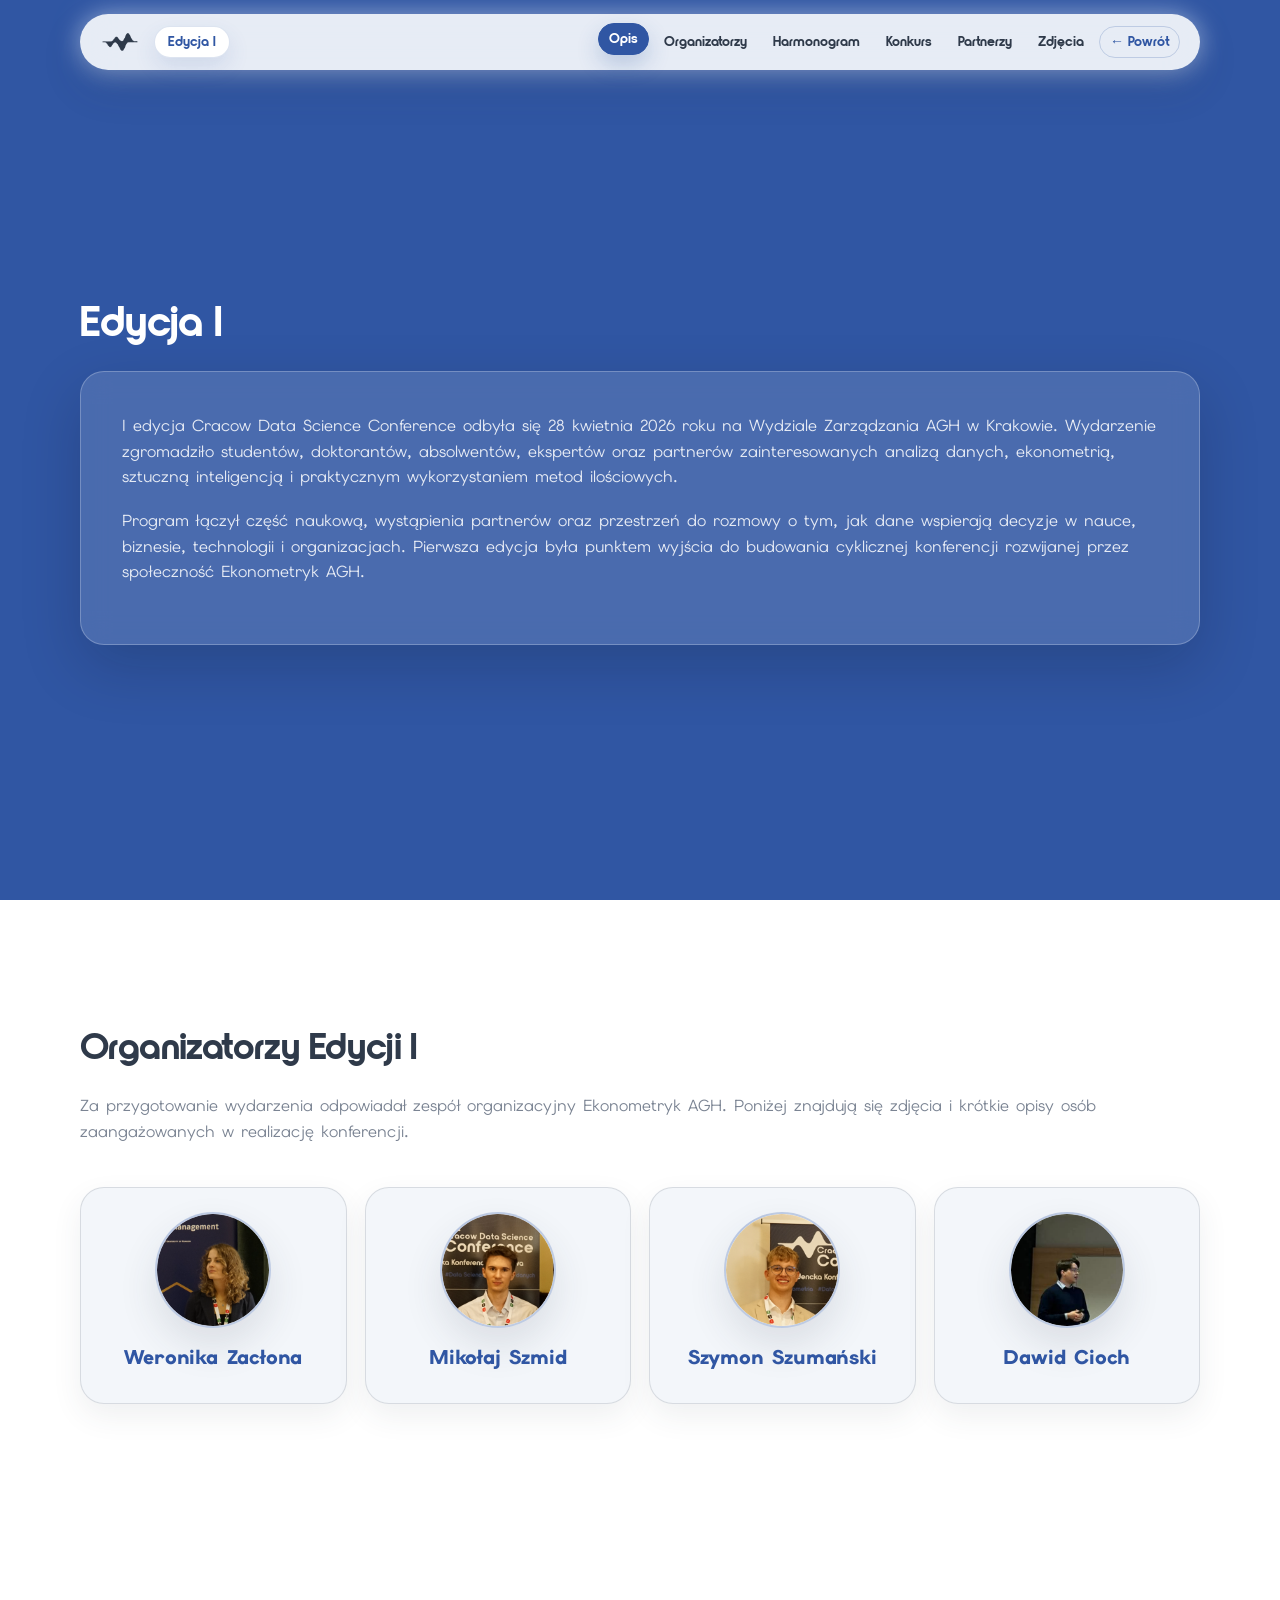
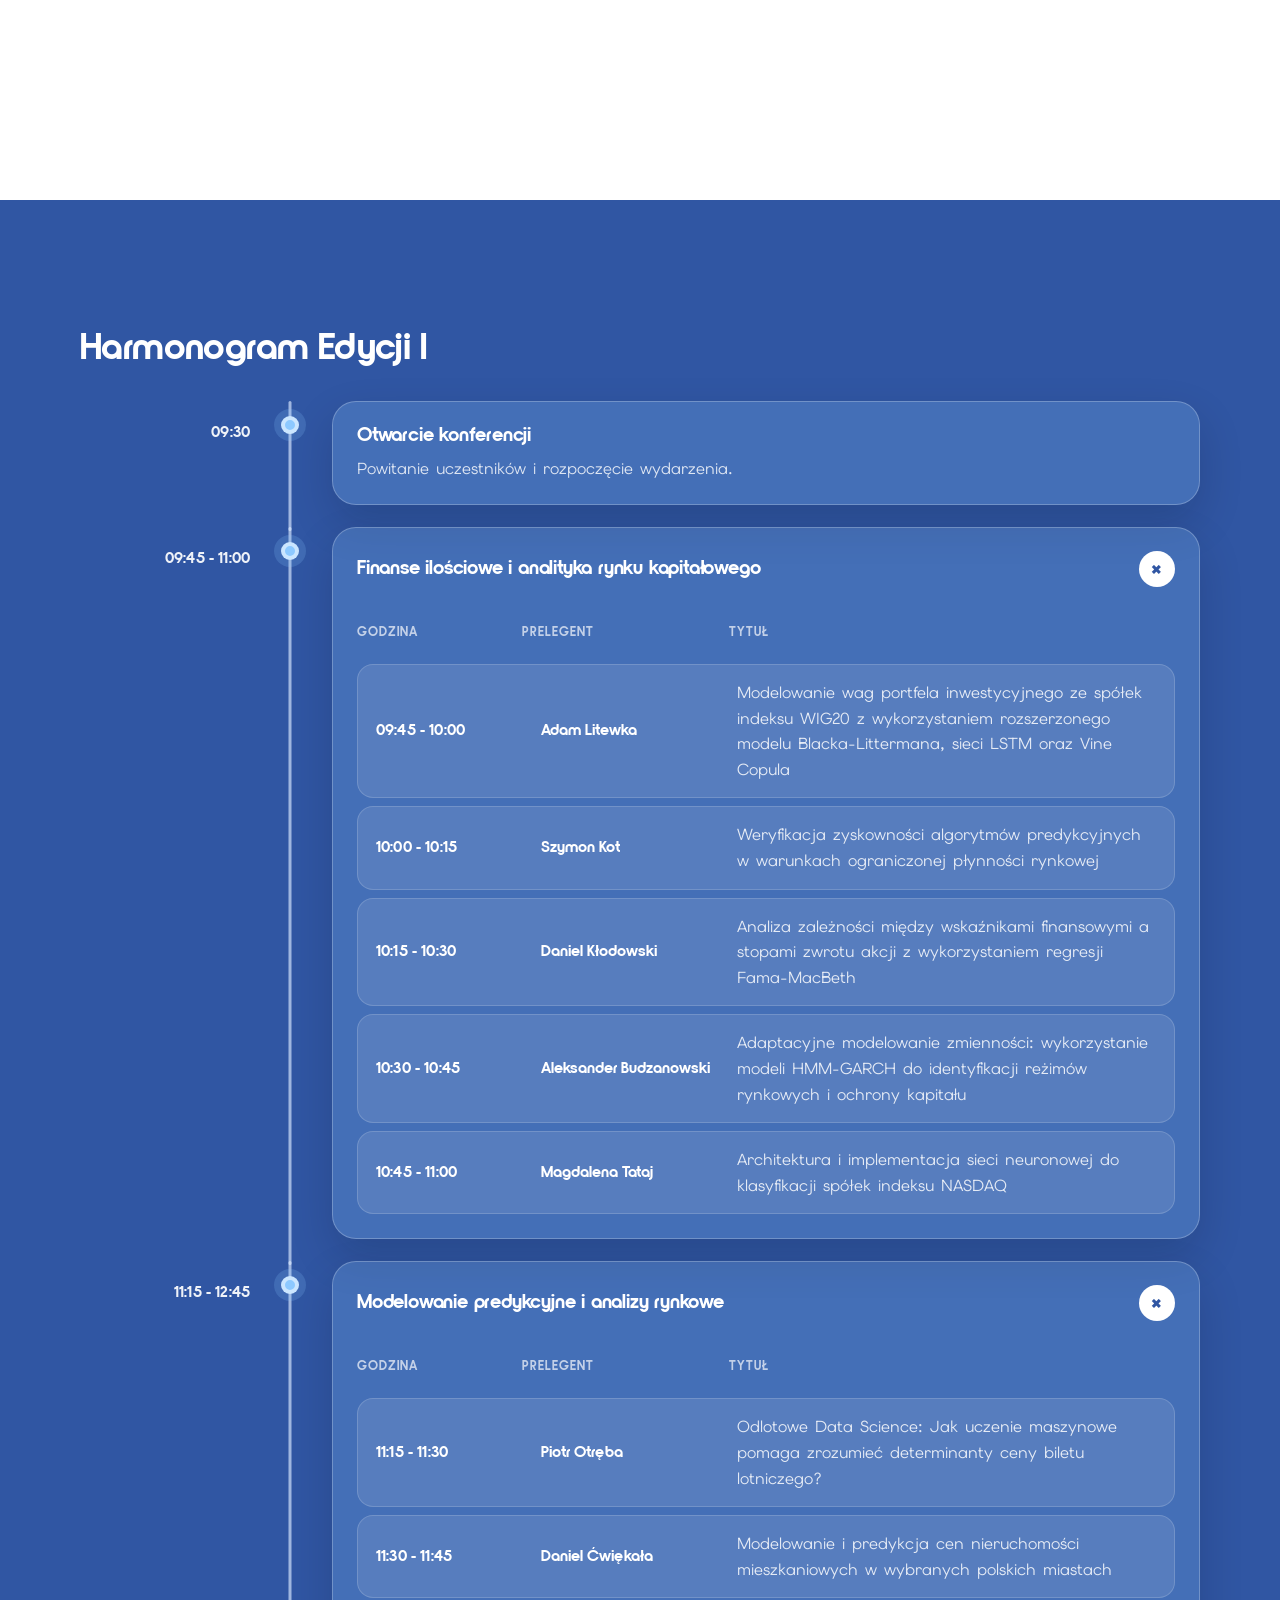
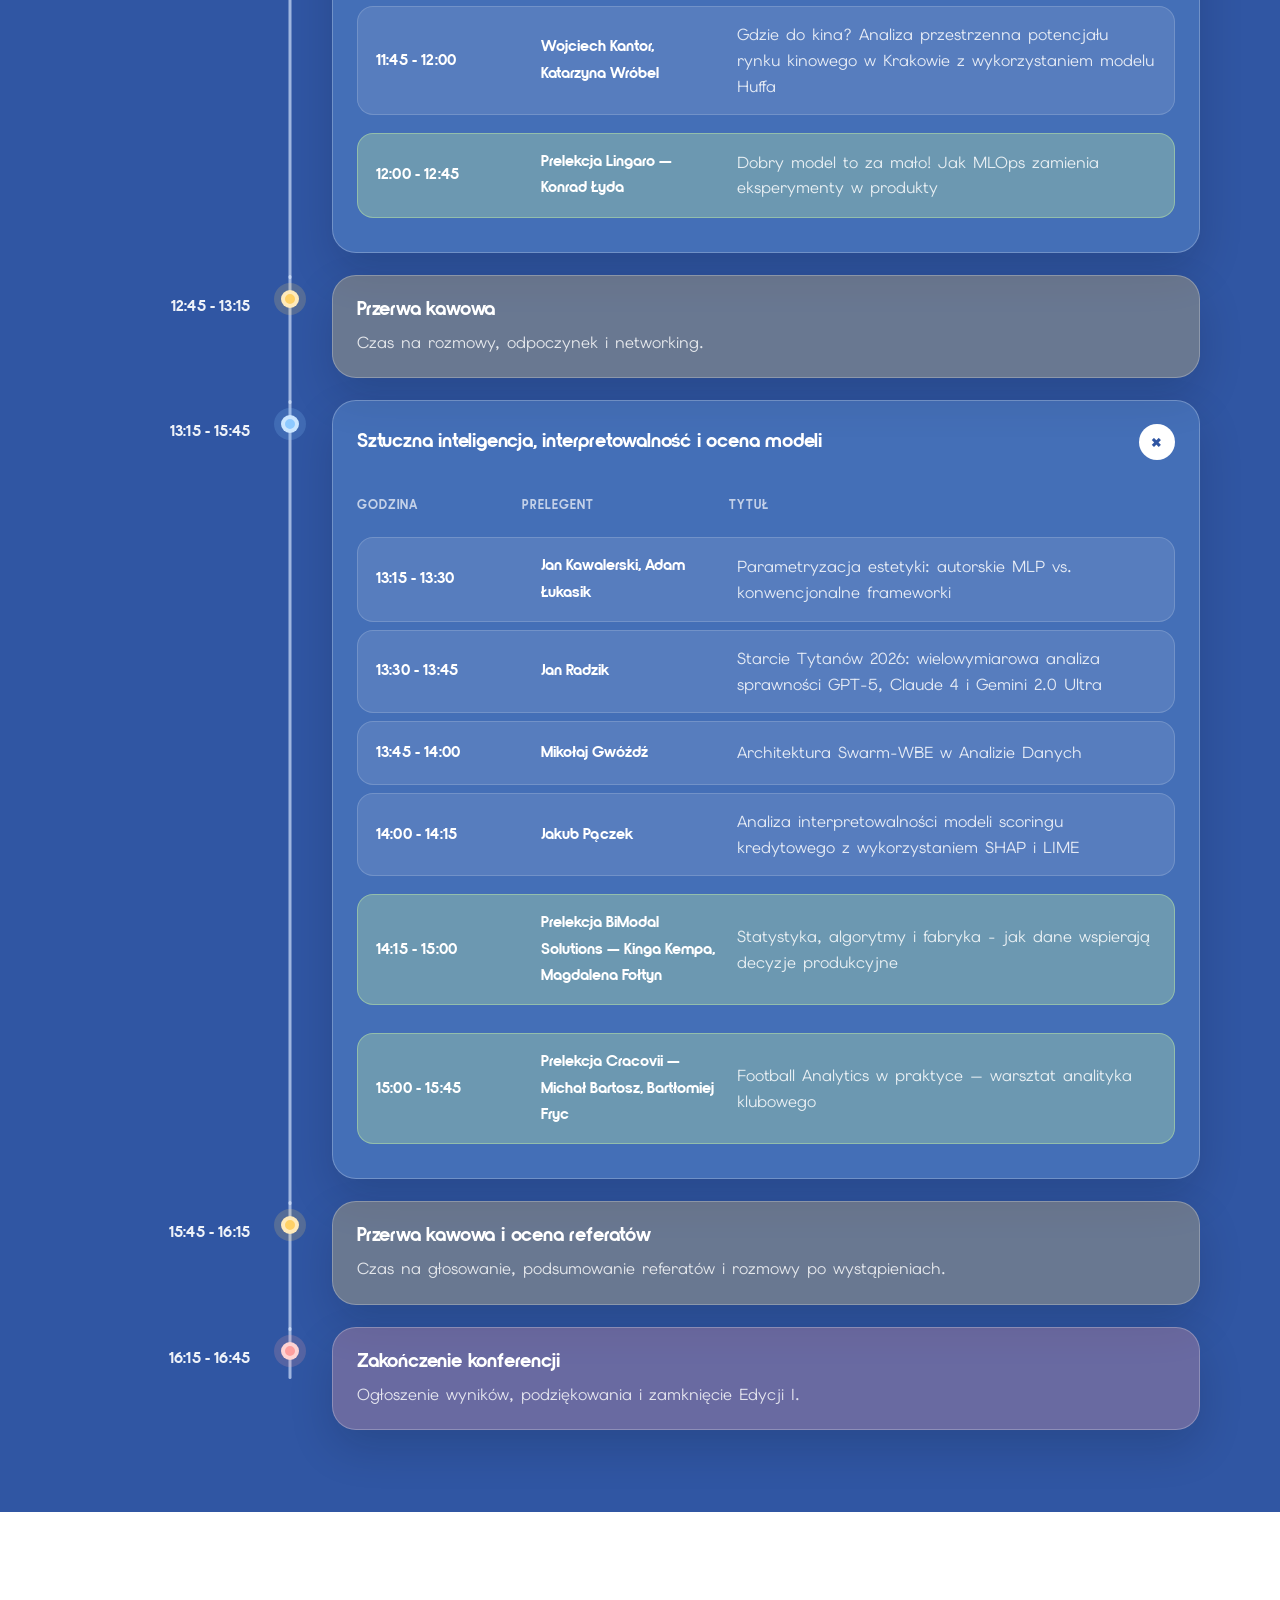
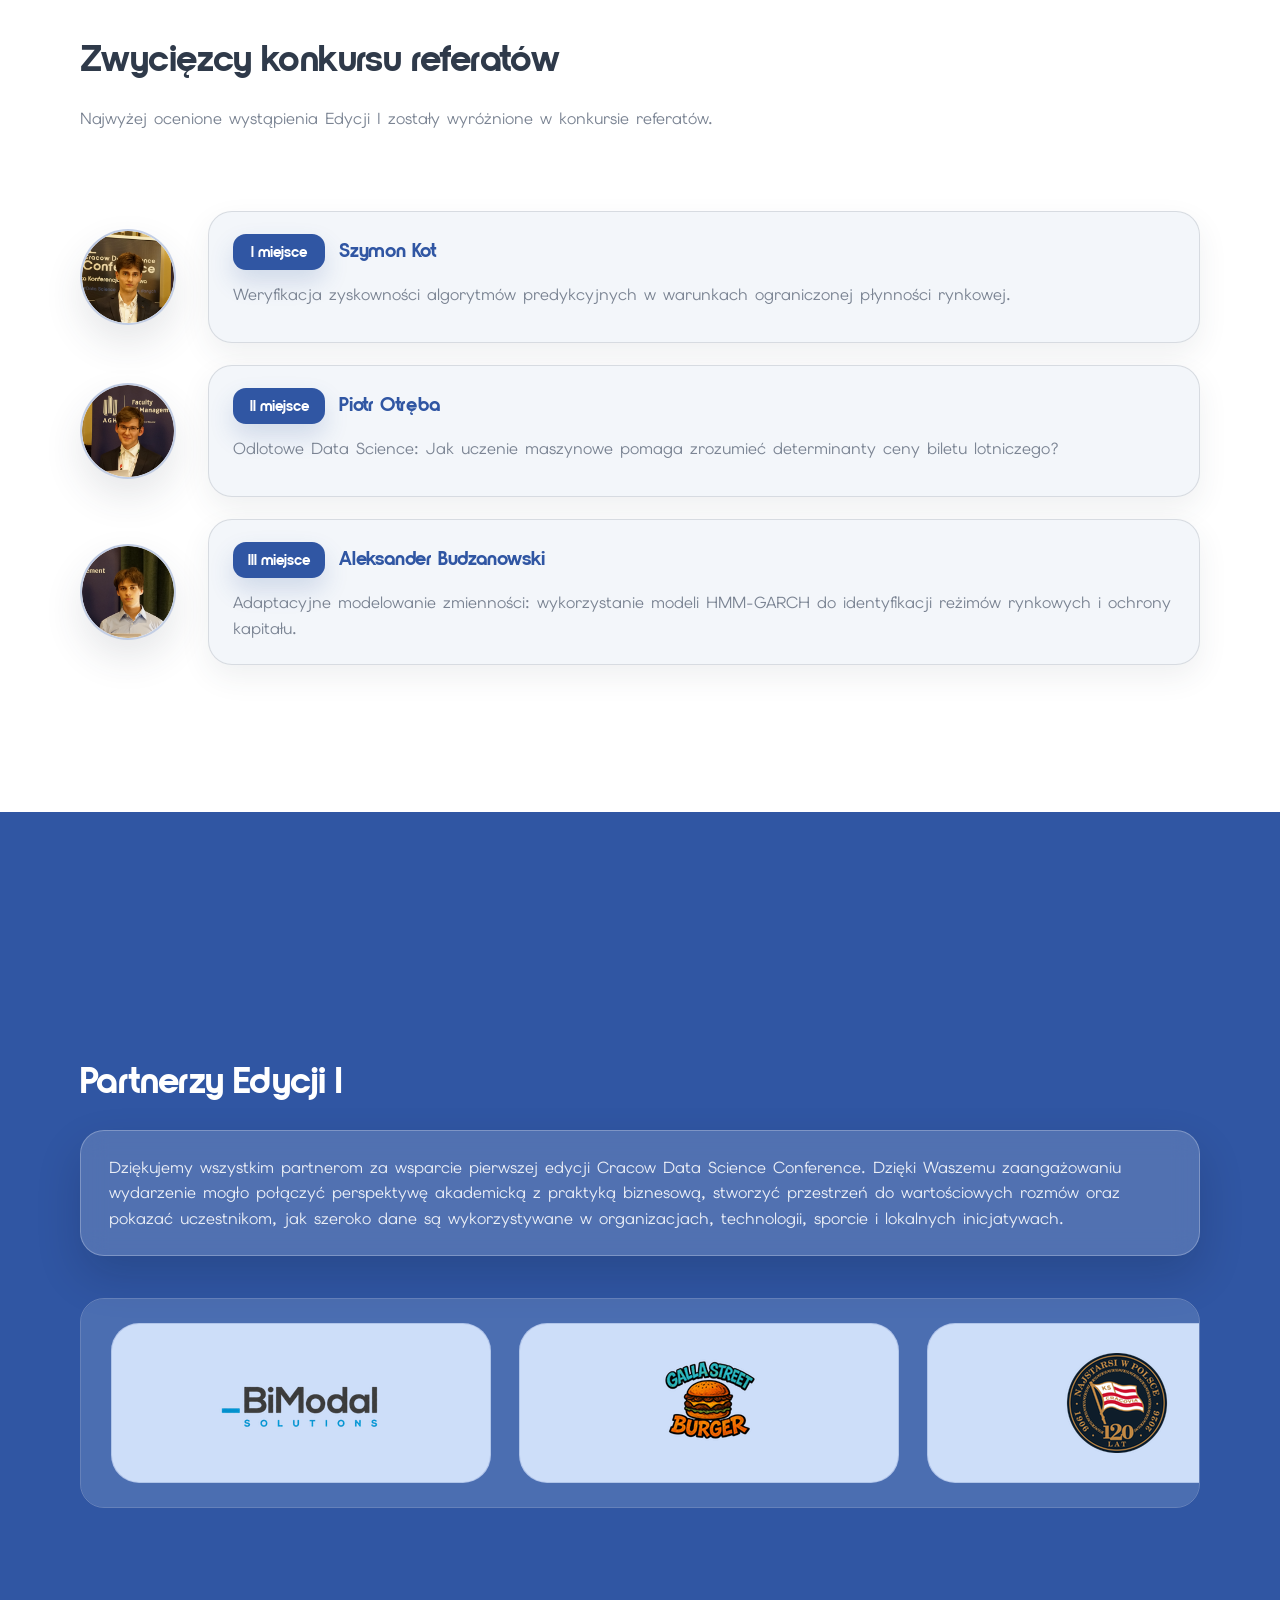
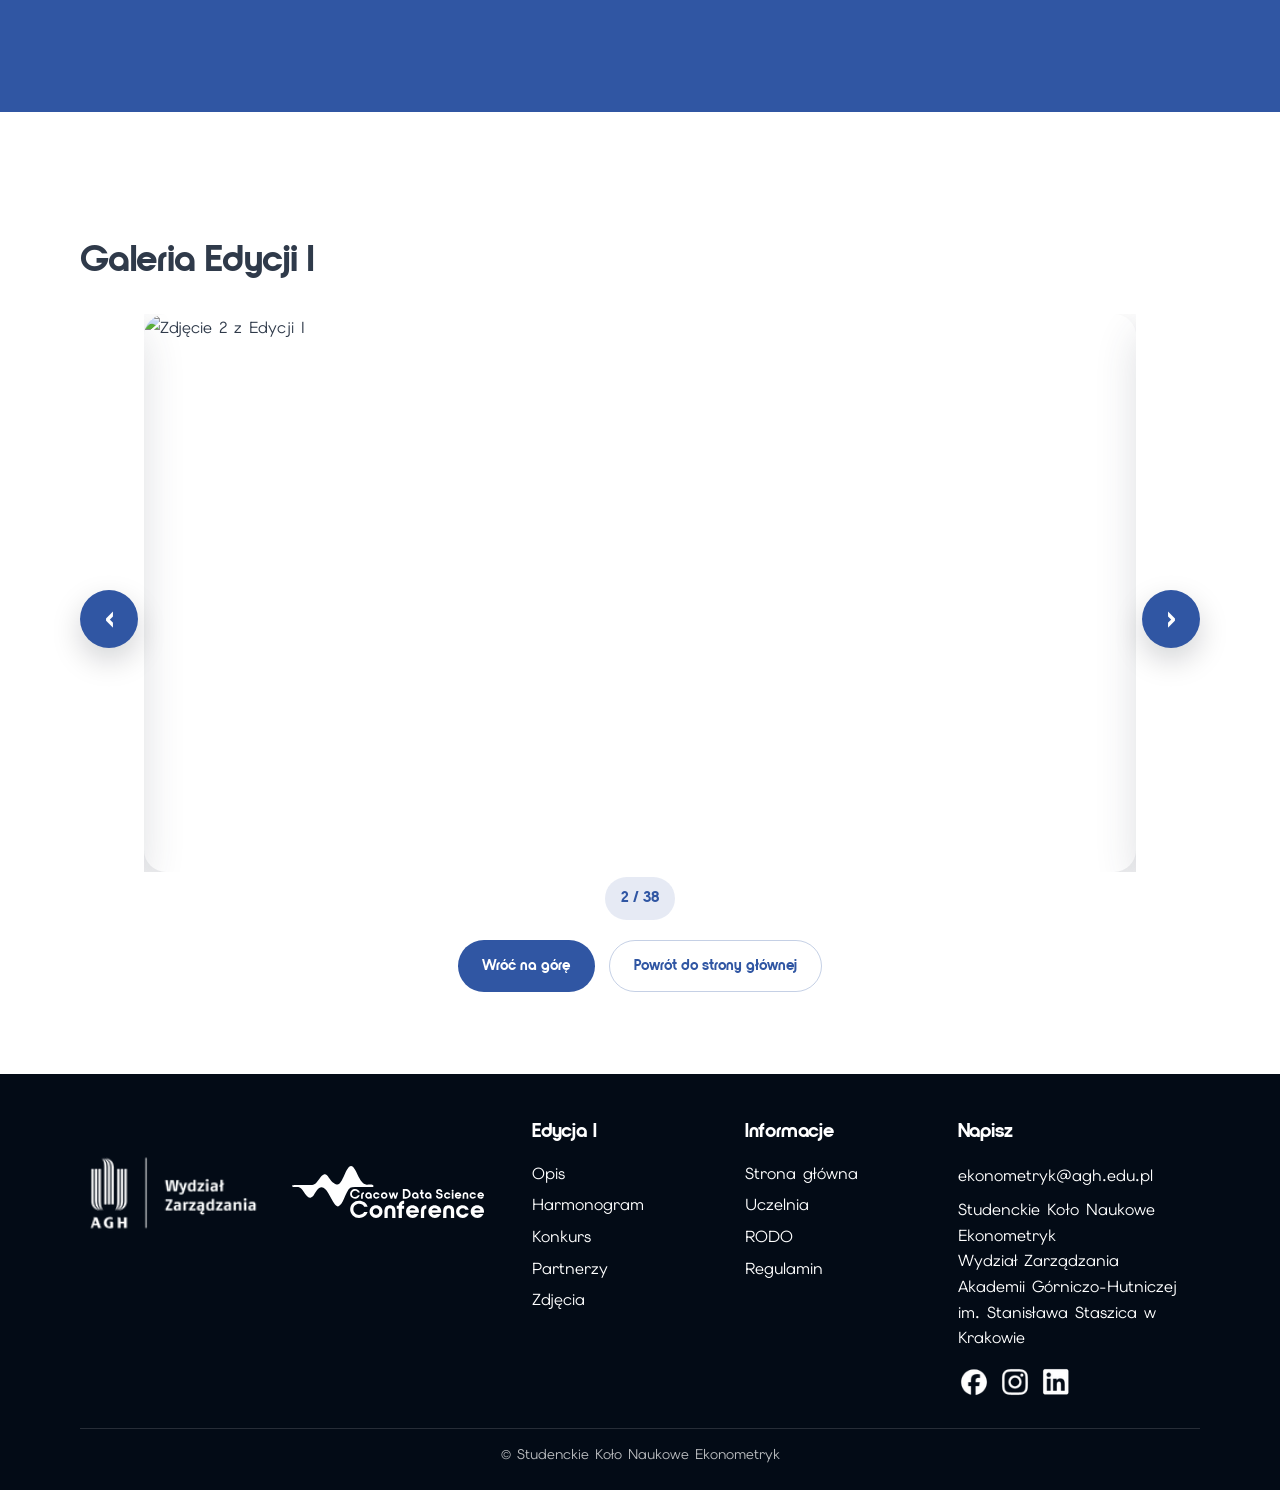
==== commit f2e52a2c: "15 Aktualizacja strony konferencji" ====
--- a/docs/Edycja-I.html
+++ b/docs/Edycja-I.html
@@ -4,14 +4,43 @@
 <head>
 <meta charset="utf-8"/>
 <meta content="Dawid Cioch" name="author"/>
-<meta content="Podsumowanie I edycji Cracow Data Science Conference: opis wydarzenia, organizatorzy, harmonogram, konkurs, partnerzy i galeria zdjęć." name="description"/>
+<meta content="Podsumowanie I edycji Cracow Data Science Conference - opis wydarzenia, harmonogram, partnerzy i galeria zdjęć." name="description"/>
 <meta content="width=device-width, initial-scale=1.0" name="viewport"/>
 <title>Edycja I | Cracow Data Science Conference 2026</title>
 <link href="pics/icon/favicon.png" rel="icon" type="image/png"/>
 <link href="pics/icon/favicon.png" rel="apple-touch-icon"/>
 <link href="css/style.css" rel="stylesheet"/>
+
+<style>
+/* Edycja I: zdjęcia organizatorów i zwycięzców konkursu */
+@media (min-width: 1101px) {
+    .edition-one-page .organizer-grid-v5 {
+        grid-template-columns: repeat(4, minmax(0, 1fr)) !important;
+    }
+}
+
+@media (min-width: 761px) and (max-width: 1100px) {
+    .edition-one-page .organizer-grid-v5 {
+        grid-template-columns: repeat(2, minmax(0, 1fr)) !important;
+    }
+}
+
+@media (max-width: 760px) {
+    .edition-one-page .organizer-grid-v5 {
+        grid-template-columns: 1fr !important;
+    }
+}
+
+.edition-one-page img.organizer-photo-v5,
+.edition-one-page img.winner-photo-placeholder {
+    display: block;
+    object-fit: cover;
+    object-position: center;
+}
+</style>
 </head>
 <body class="edition-one-page">
+<!-- CDSC_EDITION_V3_CUSTOM -->
 <nav class="navbar edition-navbar">
 <div class="nav-content edition-nav-content">
 <a aria-label="Cracow Data Science Conference" class="logo" href="index.html#start">
@@ -35,7 +64,8 @@
 <div class="page-inner event-hero-inner">
 <div class="event-hero-copy">
 <h1 class="edition-main-title">Edycja I</h1>
-<article class="event-description-box"><p>I edycja Cracow Data Science Conference odbyła się 28 kwietnia 2026 roku na Wydziale Zarządzania AGH w Krakowie. Spotkaliśmy się w gronie studentów, doktorantów, absolwentów, ekspertów i partnerów, żeby porozmawiać o analizie danych, ekonometrii, sztucznej inteligencji oraz praktycznym wykorzystaniu metod ilościowych.</p><p>Program połączył referaty naukowe, wystąpienia partnerów i czas na rozmowy po prelekcjach. Dla nas była to pierwsza próba zbudowania wydarzenia, które łączy akademicką ciekawość z praktyką i rozwija społeczność skupioną wokół Ekonometryka AGH.</p><div class="event-info-table"><div><span>Data</span><strong>28 kwietnia 2026 roku</strong></div><div><span>Miejsce</span><strong>Wydział Zarządzania AGH w Krakowie</strong></div><div><span>Format</span><strong>studencka konferencja naukowa o data science</strong></div></div></article>
+<article class="event-description-box"><p>I edycja Cracow Data Science Conference odbyła się 28 kwietnia 2026 roku na Wydziale Zarządzania AGH w Krakowie. Wydarzenie zgromadziło studentów, doktorantów, absolwentów, ekspertów oraz partnerów zainteresowanych analizą danych, ekonometrią, sztuczną inteligencją i praktycznym wykorzystaniem metod ilościowych.</p><p>Program łączył część naukową, wystąpienia partnerów oraz przestrzeń do rozmowy o tym, jak dane wspierają decyzje w nauce, biznesie, technologii i organizacjach. Pierwsza edycja była punktem wyjścia do budowania cyklicznej konferencji rozwijanej przez społeczność Ekonometryk AGH.</p><div class="event-info-grid"><div><span>Kiedy</span><strong>28 kwietnia 2026 roku</strong></div><div><span>Gdzie</span><strong>Wydział Zarządzania AGH w Krakowie</strong></div><div><span>Charakter</span><strong>konferencja naukowa poświęcona data science</strong></div></div></article>
+
 </div>
 </div>
 </section>
@@ -44,7 +74,7 @@
 <div class="page-inner organizers-inner-v5">
 <header class="edition-section-heading-centered organizers-heading-v5">
 <h2>Organizatorzy Edycji I</h2>
-<p>Konferencję przygotowaliśmy jako zespół Ekonometryka AGH. Każda osoba wniosła coś swojego: od kontaktu z prelegentami i partnerami, przez social media i zdjęcia, po stronę internetową, identyfikację wizualną oraz sprawy techniczne.</p>
+<p>Za przygotowanie wydarzenia odpowiadał zespół organizacyjny Ekonometryk AGH. Poniżej znajdują się zdjęcia i krótkie opisy osób zaangażowanych w realizację konferencji.</p>
 </header>
 <div class="organizer-grid organizer-grid-v5">
 <article class="organizer-card organizer-card-v5"><button aria-expanded="false" aria-label="Pokaż opis: Weronika Zacłona" class="organizer-photo-button" type="button"><img alt="Weronika Zacłona" class="organizer-photo organizer-photo-v5" decoding="async" loading="lazy" src="I_edycja/organizatorzy/Weronika.png"/></button><h3>Weronika Zacłona</h3><p class="organizer-description">Koordynowała I edycję konferencji, prowadziła kontakt naukowy i dbała o współpracę z partnerami wydarzenia.</p></article>
@@ -59,13 +89,13 @@
 <div class="page-inner">
 <div class="section-header schedule-title-only"><h2>Harmonogram Edycji I</h2></div>
 <div aria-label="Harmonogram Edycji I" class="schedule-outer-timeline">
-<article class="schedule-outer-item is-science"><div class="outer-time">09:30</div><div class="outer-axis"><span></span></div><div class="outer-card schedule-static-card"><h3>Otwarcie konferencji</h3><p>Krótkie powitanie uczestników i wprowadzenie do planu dnia.</p></div></article>
+<article class="schedule-outer-item is-science"><div class="outer-time">09:30</div><div class="outer-axis"><span></span></div><div class="outer-card schedule-static-card"><h3>Otwarcie konferencji</h3><p>Powitanie uczestników i rozpoczęcie wydarzenia.</p></div></article>
 <article class="schedule-outer-item is-science"><div class="outer-time">09:45 - 11:00</div><div class="outer-axis"><span></span></div><details class="outer-card schedule-panel" open=""><summary><h3>Finanse ilościowe i analityka rynku kapitałowego</h3><span class="schedule-open-indicator">+</span></summary><div class="schedule-talk-table"><div class="schedule-table-head"><span>Godzina</span><span>Prelegent</span><span>Tytuł</span></div><div class="schedule-row"><time>09:45 - 10:00</time><strong>Adam Litewka</strong><p>Modelowanie wag portfela inwestycyjnego ze spółek indeksu WIG20 z wykorzystaniem rozszerzonego modelu Blacka-Littermana, sieci LSTM oraz Vine Copula</p></div><div class="schedule-row"><time>10:00 - 10:15</time><strong>Szymon Kot</strong><p>Weryfikacja zyskowności algorytmów predykcyjnych w warunkach ograniczonej płynności rynkowej</p></div><div class="schedule-row"><time>10:15 - 10:30</time><strong>Daniel Kłodowski</strong><p>Analiza zależności między wskaźnikami finansowymi a stopami zwrotu akcji z wykorzystaniem regresji Fama-MacBeth</p></div><div class="schedule-row"><time>10:30 - 10:45</time><strong>Aleksander Budzanowski</strong><p>Adaptacyjne modelowanie zmienności: wykorzystanie modeli HMM-GARCH do identyfikacji reżimów rynkowych i ochrony kapitału</p></div><div class="schedule-row"><time>10:45 - 11:00</time><strong>Magdalena Tataj</strong><p>Architektura i implementacja sieci neuronowej do klasyfikacji spółek indeksu NASDAQ</p></div></div></details></article>
 <article class="schedule-outer-item is-science"><div class="outer-time">11:15 - 12:45</div><div class="outer-axis"><span></span></div><details class="outer-card schedule-panel" open=""><summary><h3>Modelowanie predykcyjne i analizy rynkowe</h3><span class="schedule-open-indicator">+</span></summary><div class="schedule-talk-table"><div class="schedule-table-head"><span>Godzina</span><span>Prelegent</span><span>Tytuł</span></div><div class="schedule-row"><time>11:15 - 11:30</time><strong>Piotr Otręba</strong><p>Odlotowe Data Science: Jak uczenie maszynowe pomaga zrozumieć determinanty ceny biletu lotniczego?</p></div><div class="schedule-row"><time>11:30 - 11:45</time><strong>Daniel Ćwiękała</strong><p>Modelowanie i predykcja cen nieruchomości mieszkaniowych w wybranych polskich miastach</p></div><div class="schedule-row"><time>11:45 - 12:00</time><strong>Wojciech Kantor, Katarzyna Wróbel</strong><p>Gdzie do kina? Analiza przestrzenna potencjału rynku kinowego w Krakowie z wykorzystaniem modelu Huffa</p></div><div class="schedule-row is-company"><time>12:00 - 12:45</time><strong>Prelekcja Lingaro — Konrad Łyda</strong><p>Dobry model to za mało! Jak MLOps zamienia eksperymenty w produkty</p></div></div></details></article>
-<article class="schedule-outer-item is-break"><div class="outer-time">12:45 - 13:15</div><div class="outer-axis"><span></span></div><div class="outer-card schedule-static-card"><h3>Przerwa kawowa</h3><p>Moment na kawę, rozmowy i złapanie oddechu między blokami wystąpień.</p></div></article>
+<article class="schedule-outer-item is-break"><div class="outer-time">12:45 - 13:15</div><div class="outer-axis"><span></span></div><div class="outer-card schedule-static-card"><h3>Przerwa kawowa</h3><p>Czas na rozmowy, odpoczynek i networking.</p></div></article>
 <article class="schedule-outer-item is-science"><div class="outer-time">13:15 - 15:45</div><div class="outer-axis"><span></span></div><details class="outer-card schedule-panel" open=""><summary><h3>Sztuczna inteligencja, interpretowalność i ocena modeli</h3><span class="schedule-open-indicator">+</span></summary><div class="schedule-talk-table"><div class="schedule-table-head"><span>Godzina</span><span>Prelegent</span><span>Tytuł</span></div><div class="schedule-row"><time>13:15 - 13:30</time><strong>Jan Kawalerski, Adam Łukasik</strong><p>Parametryzacja estetyki: autorskie MLP vs. konwencjonalne frameworki</p></div><div class="schedule-row"><time>13:30 - 13:45</time><strong>Jan Radzik</strong><p>Starcie Tytanów 2026: wielowymiarowa analiza sprawności GPT-5, Claude 4 i Gemini 2.0 Ultra</p></div><div class="schedule-row"><time>13:45 - 14:00</time><strong>Mikołaj Gwóźdź</strong><p>Architektura Swarm-WBE w Analizie Danych</p></div><div class="schedule-row"><time>14:00 - 14:15</time><strong>Jakub Pączek</strong><p>Analiza interpretowalności modeli scoringu kredytowego z wykorzystaniem SHAP i LIME</p></div><div class="schedule-row is-company"><time>14:15 - 15:00</time><strong>Prelekcja BiModal Solutions — Kinga Kempa, Magdalena Fołtyn</strong><p>Statystyka, algorytmy i fabryka - jak dane wspierają decyzje produkcyjne</p></div><div class="schedule-row is-company"><time>15:00 - 15:45</time><strong>Prelekcja Cracovii — Michał Bartosz, Bartłomiej Fryc</strong><p>Football Analytics w praktyce — warsztat analityka klubowego</p></div></div></details></article>
-<article class="schedule-outer-item is-break"><div class="outer-time">15:45 - 16:15</div><div class="outer-axis"><span></span></div><div class="outer-card schedule-static-card"><h3>Przerwa kawowa i ocena referatów</h3><p>Czas na ocenę referatów, podsumowanie wystąpień i rozmowy po części merytorycznej.</p></div></article>
-<article class="schedule-outer-item is-closing"><div class="outer-time">16:15 - 16:45</div><div class="outer-axis"><span></span></div><div class="outer-card schedule-static-card"><h3>Zakończenie konferencji</h3><p>Ogłoszenie wyników konkursu, podziękowania i wspólne zamknięcie pierwszej edycji.</p></div></article>
+<article class="schedule-outer-item is-break"><div class="outer-time">15:45 - 16:15</div><div class="outer-axis"><span></span></div><div class="outer-card schedule-static-card"><h3>Przerwa kawowa i ocena referatów</h3><p>Czas na głosowanie, podsumowanie referatów i rozmowy po wystąpieniach.</p></div></article>
+<article class="schedule-outer-item is-closing"><div class="outer-time">16:15 - 16:45</div><div class="outer-axis"><span></span></div><div class="outer-card schedule-static-card"><h3>Zakończenie konferencji</h3><p>Ogłoszenie wyników, podziękowania i zamknięcie Edycji I.</p></div></article>
 </div>
 </div>
 </section>
@@ -74,30 +104,27 @@
 <div class="page-inner winners-inner">
 <header class="edition-section-heading-centered">
 <h2>Zwycięzcy konkursu referatów</h2>
-<p>Po prezentacjach wyróżniliśmy referaty, które szczególnie zapadły w pamięć podczas I edycji konferencji.</p>
+<p>Najwyżej ocenione wystąpienia Edycji I zostały wyróżnione w konkursie referatów.</p>
 </header>
 <div class="winners-vertical-list winners-sequence">
 <article class="winner-item">
 <img alt="Szymon Kot" class="winner-photo-placeholder" decoding="async" loading="lazy" src="I_edycja/konkurs/SzymonI.png"/>
-<div class="winner-medal">I</div>
 <div class="winner-content">
-<h3>Szymon Kot</h3>
+<div class="winner-title-line"><span class="winner-place-box">I miejsce</span><h3>Szymon Kot</h3></div>
 <p>Weryfikacja zyskowności algorytmów predykcyjnych w warunkach ograniczonej płynności rynkowej.</p>
 </div>
 </article>
 <article class="winner-item">
 <img alt="Piotr Otręba" class="winner-photo-placeholder" decoding="async" loading="lazy" src="I_edycja/konkurs/PiotrII.png"/>
-<div class="winner-medal">II</div>
 <div class="winner-content">
-<h3>Piotr Otręba</h3>
+<div class="winner-title-line"><span class="winner-place-box">II miejsce</span><h3>Piotr Otręba</h3></div>
 <p>Odlotowe Data Science: Jak uczenie maszynowe pomaga zrozumieć determinanty ceny biletu lotniczego?</p>
 </div>
 </article>
 <article class="winner-item">
 <img alt="Aleksander Budzanowski" class="winner-photo-placeholder" decoding="async" loading="lazy" src="I_edycja/konkurs/AleksanderIII.png"/>
-<div class="winner-medal">III</div>
 <div class="winner-content">
-<h3>Aleksander Budzanowski</h3>
+<div class="winner-title-line"><span class="winner-place-box">III miejsce</span><h3>Aleksander Budzanowski</h3></div>
 <p>Adaptacyjne modelowanie zmienności: wykorzystanie modeli HMM-GARCH do identyfikacji reżimów rynkowych i ochrony kapitału.</p>
 </div>
 </article>
@@ -106,7 +133,7 @@
 </section>
 <section class="page-section blue-section edition-sponsors-section sponsors-section-v2 sponsors-section-v5" id="sponsorzy">
 <div class="wave-animation-background"><div class="wave-animation" data-animation-path="animation/Wave Animation.json"></div></div>
-<div class="page-inner"><header class="edition-section-heading-centered sponsors-heading-v2"><h2>Partnerzy Edycji I</h2><div class="sponsor-thanks-box sponsor-thanks-box-v5"><p>Dziękujemy partnerom, którzy wsparli pierwszą edycję Cracow Data Science Conference. Dzięki Wam mogliśmy połączyć akademicką perspektywę z praktyką biznesową, stworzyć miejsce do rozmów i pokazać, że dane mają znaczenie w technologii, produkcji, sporcie, lokalnych inicjatywach oraz codziennych decyzjach organizacji.</p></div></header><div aria-label="Logotypy partnerów Edycji I" class="edition-logo-marquee edition-logo-marquee-v5"><div class="edition-logo-track">
+<div class="page-inner"><header class="edition-section-heading-centered sponsors-heading-v2"><h2>Partnerzy Edycji I</h2><div class="sponsor-thanks-box sponsor-thanks-box-v5"><p>Dziękujemy wszystkim partnerom za wsparcie pierwszej edycji Cracow Data Science Conference. Dzięki Waszemu zaangażowaniu wydarzenie mogło połączyć perspektywę akademicką z praktyką biznesową, stworzyć przestrzeń do wartościowych rozmów oraz pokazać uczestnikom, jak szeroko dane są wykorzystywane w organizacjach, technologii, sporcie i lokalnych inicjatywach.</p></div></header><div aria-label="Logotypy partnerów Edycji I" class="edition-logo-marquee edition-logo-marquee-v5"><div class="edition-logo-track">
 <div class="edition-logo-tile">
 <img alt="Bimodal Solutions" decoding="async" loading="lazy" src="I_edycja/loga_sponsorw_I_edycja/Bimodal.png"/>
 </div>
@@ -147,7 +174,7 @@
 <img alt="Xtreme Fitness Gyms" decoding="async" loading="lazy" src="I_edycja/loga_sponsorw_I_edycja/gym.png"/>
 </div>
 <div class="edition-logo-tile">
-<img alt="Lingaro" decoding="async" loading="lazy" src="I_edycja/loga_sponsorw_I_edycja/Ingaro.png"/>
+<img alt="Lingaro" decoding="async" loading="lazy" src="I_edycja/loga_sponsorw_I_edycja/lingaro.png"/>
 </div>
 <div class="edition-logo-tile">
 <img alt="Keja Kawa" decoding="async" loading="lazy" src="I_edycja/loga_sponsorw_I_edycja/kawa.png"/>
@@ -165,7 +192,7 @@
 </section>
 <section class="page-section white-section edition-gallery-section gallery-section-v2 gallery-section-v5" id="zdjecia">
 <div class="wave-animation-background"><div class="wave-animation" data-animation-path="animation/Wave Animation.json"></div></div>
-<div class="page-inner"><div class="section-header"><h2>Galeria Edycji I</h2><p>Kilka kadrów z pierwszej edycji: prelekcje, rozmowy i momenty, które najlepiej oddają atmosferę wydarzenia.</p></div><div aria-label="Galeria zdjęć z Edycji I" class="edition-gallery-carousel js-edition-gallery" tabindex="0"><button aria-label="Poprzednie zdjęcie" class="edition-gallery-arrow edition-gallery-prev" type="button">‹</button><div class="edition-gallery-viewport"><div class="edition-gallery-track">
+<div class="page-inner"><div class="section-header"><h2>Galeria Edycji I</h2></div><div aria-label="Galeria zdjęć z Edycji I" class="edition-gallery-carousel js-edition-gallery" tabindex="0"><button aria-label="Poprzednie zdjęcie" class="edition-gallery-arrow edition-gallery-prev" type="button">‹</button><div class="edition-gallery-viewport"><div class="edition-gallery-track">
 <figure aria-label="Zdjęcie 1 z 38" class="edition-gallery-slide">
 <img alt="Zdjęcie 1 z Edycji I" decoding="async" loading="eager" src="I_edycja/I-edycja-zdj/_DSC5010.JPG"/>
 </figure>
@@ -284,9 +311,9 @@
 </section>
 </main>
 <footer class="site-footer" id="stopka">
-<div class="footer-inner"><div class="footer-logo-column"><a aria-label="Wydział Zarządzania AGH" class="footer-logo-link" href="https://www.zarz.agh.edu.pl/" rel="noopener noreferrer" target="_blank"><img alt="Wydział Zarządzania AGH" class="footer-logo" src="pics/logo/logo_agh.png"/></a><img alt="Cracow Data Science Conference" class="footer-logo" src="pics/logo/logo_offwhite.svg"/></div><div class="footer-column"><h3>Edycja I</h3><a href="#opis">Opis</a><a href="#harmonogram">Harmonogram</a><a href="#konkurs">Konkurs</a><a href="#sponsorzy">Partnerzy</a><a href="#zdjecia">Zdjęcia</a></div><div class="footer-column"><h3>Informacje</h3><a href="index.html#start">Strona główna</a><a href="https://www.agh.edu.pl/" rel="noopener noreferrer" target="_blank">Uczelnia</a><a href="https://bezpieczenstwo.agh.edu.pl/ochrona-danych-osobowych/informacja-ogolna" rel="noopener noreferrer" target="_blank">RODO</a><a href="./regulamin.html">Regulamin</a>
-<a href="logo.html">Logo</a></div><div class="footer-column footer-contact"><h3>Napisz</h3><p><a href="mailto:ekonometryk@agh.edu.pl">ekonometryk@agh.edu.pl</a></p><p>Studenckie Koło Naukowe Ekonometryk<br/>Wydział Zarządzania<br/>Akademii Górniczo-Hutniczej<br/>im. Stanisława Staszica w Krakowie</p><div class="footer-socials"><a aria-label="Facebook" href="https://www.facebook.com/profile.php?id=61557075944681" rel="noopener noreferrer" target="_blank"><img alt="Facebook" src="pics/icon/fb.png"/></a><a aria-label="Instagram" href="https://www.instagram.com/ekonometryk_agh?fbclid=IwY2xjawSiswRleHRuA2FlbQIxMABicmlkETFUZzhMblF2QXdvUVczaGFhc3J0YwZhcHBfaWQQMjIyMDM5MTc4ODIwMDg5MgABHrniNC8DTmo0bu0MvKlg5mbX4xVZKNb9hsmvAL92SLZ5yBSHJRsfCv3_WDD8_aem_ZmFrZWR1bW15MTZieXRlcw" rel="noopener noreferrer" target="_blank"><img alt="Instagram" src="pics/icon/insta.png"/></a><a aria-label="LinkedIn" href="https://www.linkedin.com/company/18393022/admin/dashboard/" rel="noopener noreferrer" target="_blank"><img alt="LinkedIn" src="pics/icon/linkedin.png"/></a></div></div></div><div class="footer-bottom"><span>© Studenckie Koło Naukowe Ekonometryk</span></div>
+<div class="footer-inner"><div class="footer-logo-column"><a aria-label="Wydział Zarządzania AGH" class="footer-logo-link" href="https://www.zarz.agh.edu.pl/" rel="noopener noreferrer" target="_blank"><img alt="Wydział Zarządzania AGH" class="footer-logo" src="pics/logo/logo_agh.png"/></a><img alt="Cracow Data Science Conference" class="footer-logo" src="pics/logo/logo_white.svg"/></div><div class="footer-column"><h3>Edycja I</h3><a href="#opis">Opis</a><a href="#harmonogram">Harmonogram</a><a href="#konkurs">Konkurs</a><a href="#sponsorzy">Partnerzy</a><a href="#zdjecia">Zdjęcia</a></div><div class="footer-column"><h3>Informacje</h3><a href="index.html#start">Strona główna</a><a href="https://www.agh.edu.pl/" rel="noopener noreferrer" target="_blank">Uczelnia</a><a href="https://bezpieczenstwo.agh.edu.pl/ochrona-danych-osobowych/informacja-ogolna" rel="noopener noreferrer" target="_blank">RODO</a><a href="./regulamin.html">Regulamin</a></div><div class="footer-column footer-contact"><h3>Napisz</h3><p><a href="mailto:ekonometryk@agh.edu.pl">ekonometryk@agh.edu.pl</a></p><p>Studenckie Koło Naukowe Ekonometryk<br/>Wydział Zarządzania<br/>Akademii Górniczo-Hutniczej<br/>im. Stanisława Staszica w Krakowie</p><div class="footer-socials"><a aria-label="Facebook" href="https://www.facebook.com/profile.php?id=61557075944681" rel="noopener noreferrer" target="_blank"><img alt="Facebook" src="pics/icon/fb.png"/></a><a aria-label="Instagram" href="https://www.instagram.com/ekonometryk_agh?fbclid=IwY2xjawSiswRleHRuA2FlbQIxMABicmlkETFUZzhMblF2QXdvUVczaGFhc3J0YwZhcHBfaWQQMjIyMDM5MTc4ODIwMDg5MgABHrniNC8DTmo0bu0MvKlg5mbX4xVZKNb9hsmvAL92SLZ5yBSHJRsfCv3_WDD8_aem_ZmFrZWR1bW15MTZieXRlcw" rel="noopener noreferrer" target="_blank"><img alt="Instagram" src="pics/icon/insta.png"/></a><a aria-label="LinkedIn" href="https://www.linkedin.com/company/18393022/admin/dashboard/" rel="noopener noreferrer" target="_blank"><img alt="LinkedIn" src="pics/icon/linkedin.png"/></a></div></div></div><div class="footer-bottom"><span>© Studenckie Koło Naukowe Ekonometryk</span></div>
 </footer>
+<script src="https://cdnjs.cloudflare.com/ajax/libs/bodymovin/5.12.2/lottie.min.js"></script>
 <script src="js/app.js"></script>
 </body>
 </html>
--- a/docs/css/style.css
+++ b/docs/css/style.css
@@ -4540,3 +4540,139 @@
         margin-top: 54px !important;
     }
 }
+
+.navbar,
+.edition-one-page .navbar {
+    top: 14px !important;
+    width: min(1120px, calc(100vw - 64px)) !important;
+    border-radius: 999px !important;
+    box-shadow: 0 16px 42px rgba(47, 58, 74, 0.16), 0 0 26px rgba(218, 232, 255, 0.58) !important;
+}
+
+.nav-content,
+.edition-nav-content {
+    min-height: 56px !important;
+    padding: 0 20px !important;
+    gap: 14px !important;
+}
+
+.logo-image {
+    width: 40px !important;
+    height: 40px !important;
+    max-height: 40px !important;
+}
+
+.nav-links {
+    gap: 4px !important;
+}
+
+.nav-links a,
+.nav-dropdown-trigger {
+    min-height: 32px !important;
+    padding: 0 10px !important;
+    font-size: 14px !important;
+}
+
+.edition-nav-label {
+    min-height: 32px !important;
+    padding: 0 13px !important;
+    font-size: 14px !important;
+}
+
+.edition-logo-tile {
+    background-color: rgba(218, 232, 255, 0.92) !important;
+    border-color: rgba(48, 86, 163, 0.18) !important;
+}
+
+.edition-logo-track {
+    background: rgba(218, 232, 255, 0.16) !important;
+}
+
+@media (max-width: 1100px) {
+    .navbar,
+    .edition-one-page .navbar {
+        width: calc(100vw - 36px) !important;
+        top: 12px !important;
+        border-radius: 24px !important;
+    }
+
+    .nav-content,
+    .edition-nav-content {
+        min-height: 54px !important;
+        padding: 12px 18px !important;
+    }
+}
+
+@media (max-width: 620px) {
+    .navbar,
+    .edition-one-page .navbar {
+        width: calc(100vw - 24px) !important;
+    }
+
+    .logo-image {
+        width: 38px !important;
+        height: 38px !important;
+        max-height: 38px !important;
+    }
+}
+
+.edition-one-page .winner-item {
+    grid-template-columns: 106px minmax(0, 1fr) !important;
+    gap: 22px !important;
+}
+
+.edition-one-page .winner-title-line {
+    display: flex;
+    align-items: center;
+    gap: 14px;
+    margin-bottom: 12px;
+}
+
+.edition-one-page .winner-title-line h3 {
+    margin: 0 !important;
+}
+
+.edition-one-page .winner-place-box {
+    display: inline-flex;
+    align-items: center;
+    justify-content: center;
+    min-width: 92px;
+    min-height: 36px;
+    padding: 0 14px;
+    border-radius: 13px;
+    background-color: var(--blue);
+    color: var(--white);
+    font-family: var(--display-font);
+    font-size: 15px;
+    font-weight: 700;
+    line-height: 1;
+    box-shadow: 0 12px 24px rgba(48, 86, 163, 0.18);
+    flex: 0 0 auto;
+}
+
+@media (max-width: 720px) {
+    .edition-one-page .winner-item {
+        grid-template-columns: 96px minmax(0, 1fr) !important;
+        gap: 16px !important;
+    }
+
+    .edition-one-page .winner-title-line {
+        flex-wrap: wrap;
+        gap: 10px;
+    }
+}
+
+@media (max-width: 520px) {
+    .edition-one-page .winner-item {
+        grid-template-columns: 1fr !important;
+    }
+
+    .edition-one-page .winner-title-line {
+        justify-content: center;
+    }
+}
+
+.edition-one-page .organizers-heading-v5 p {
+    width: 100% !important;
+    max-width: 100% !important;
+}
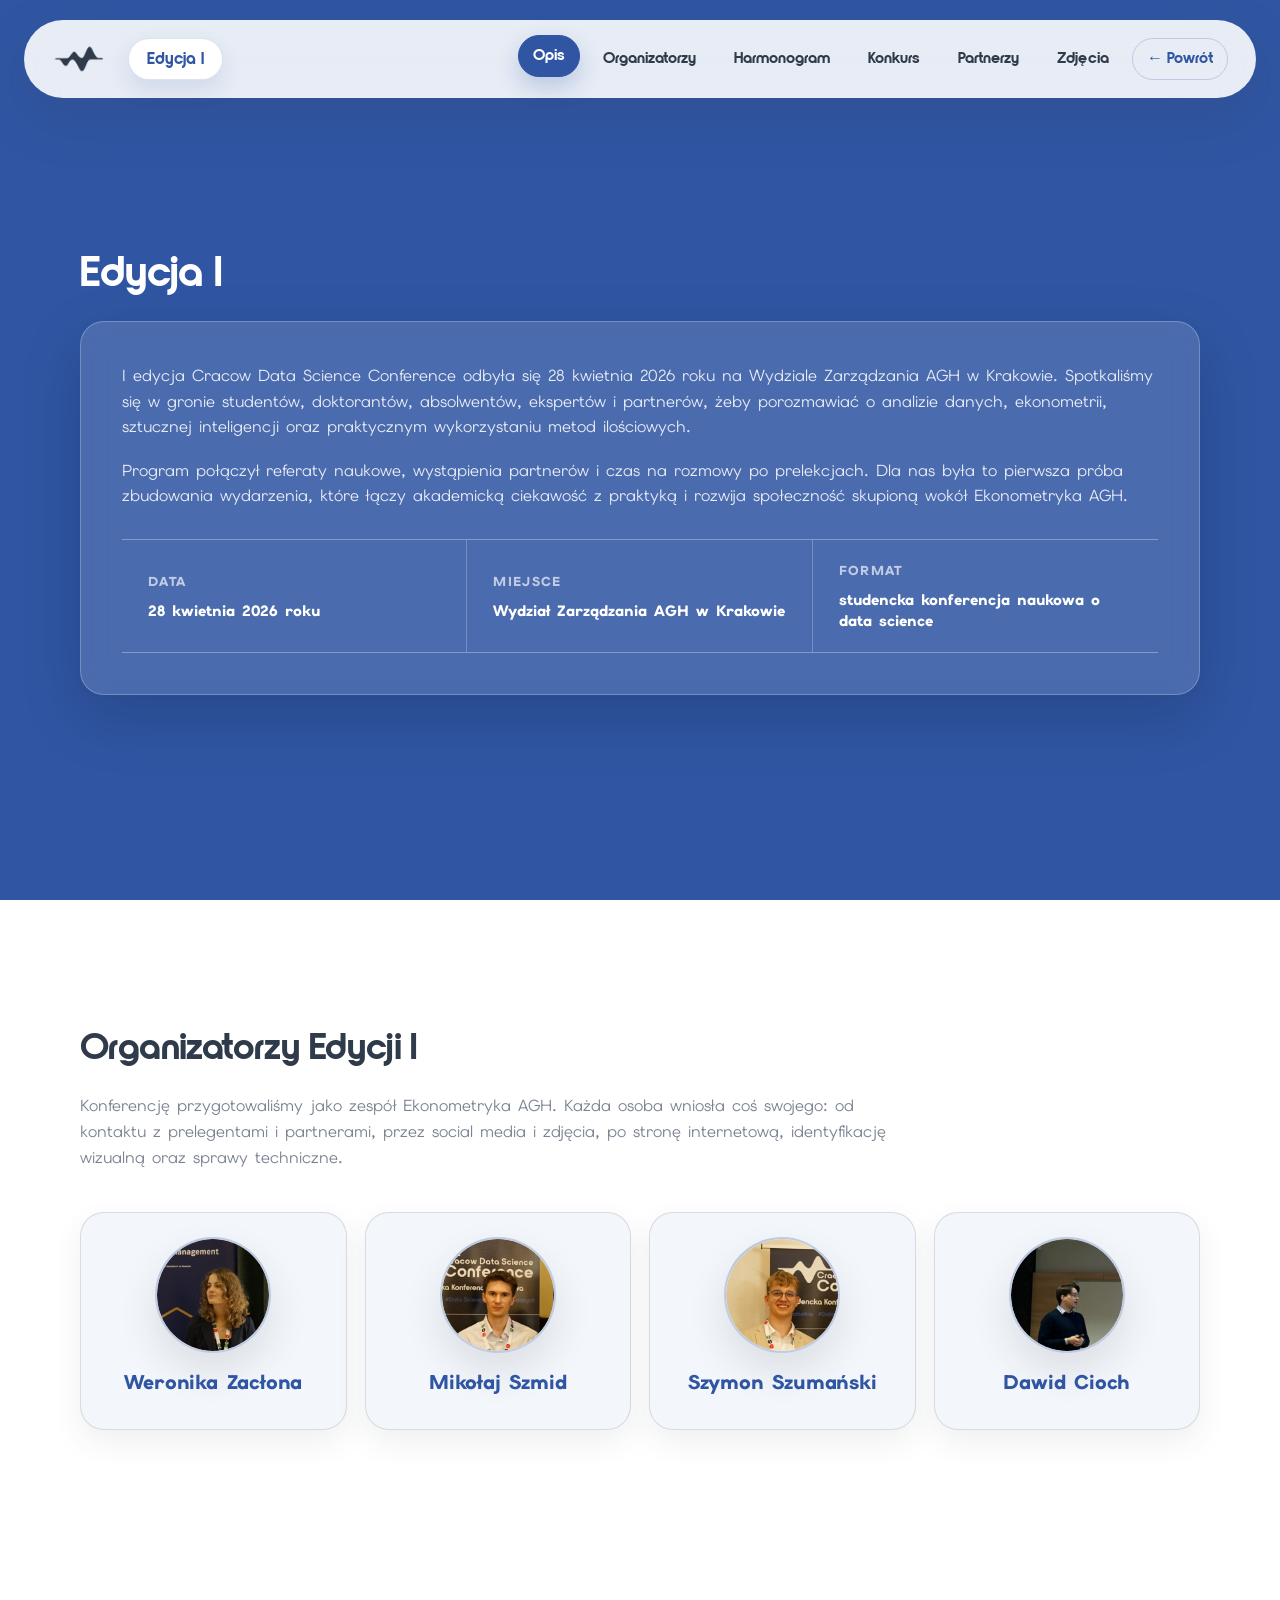
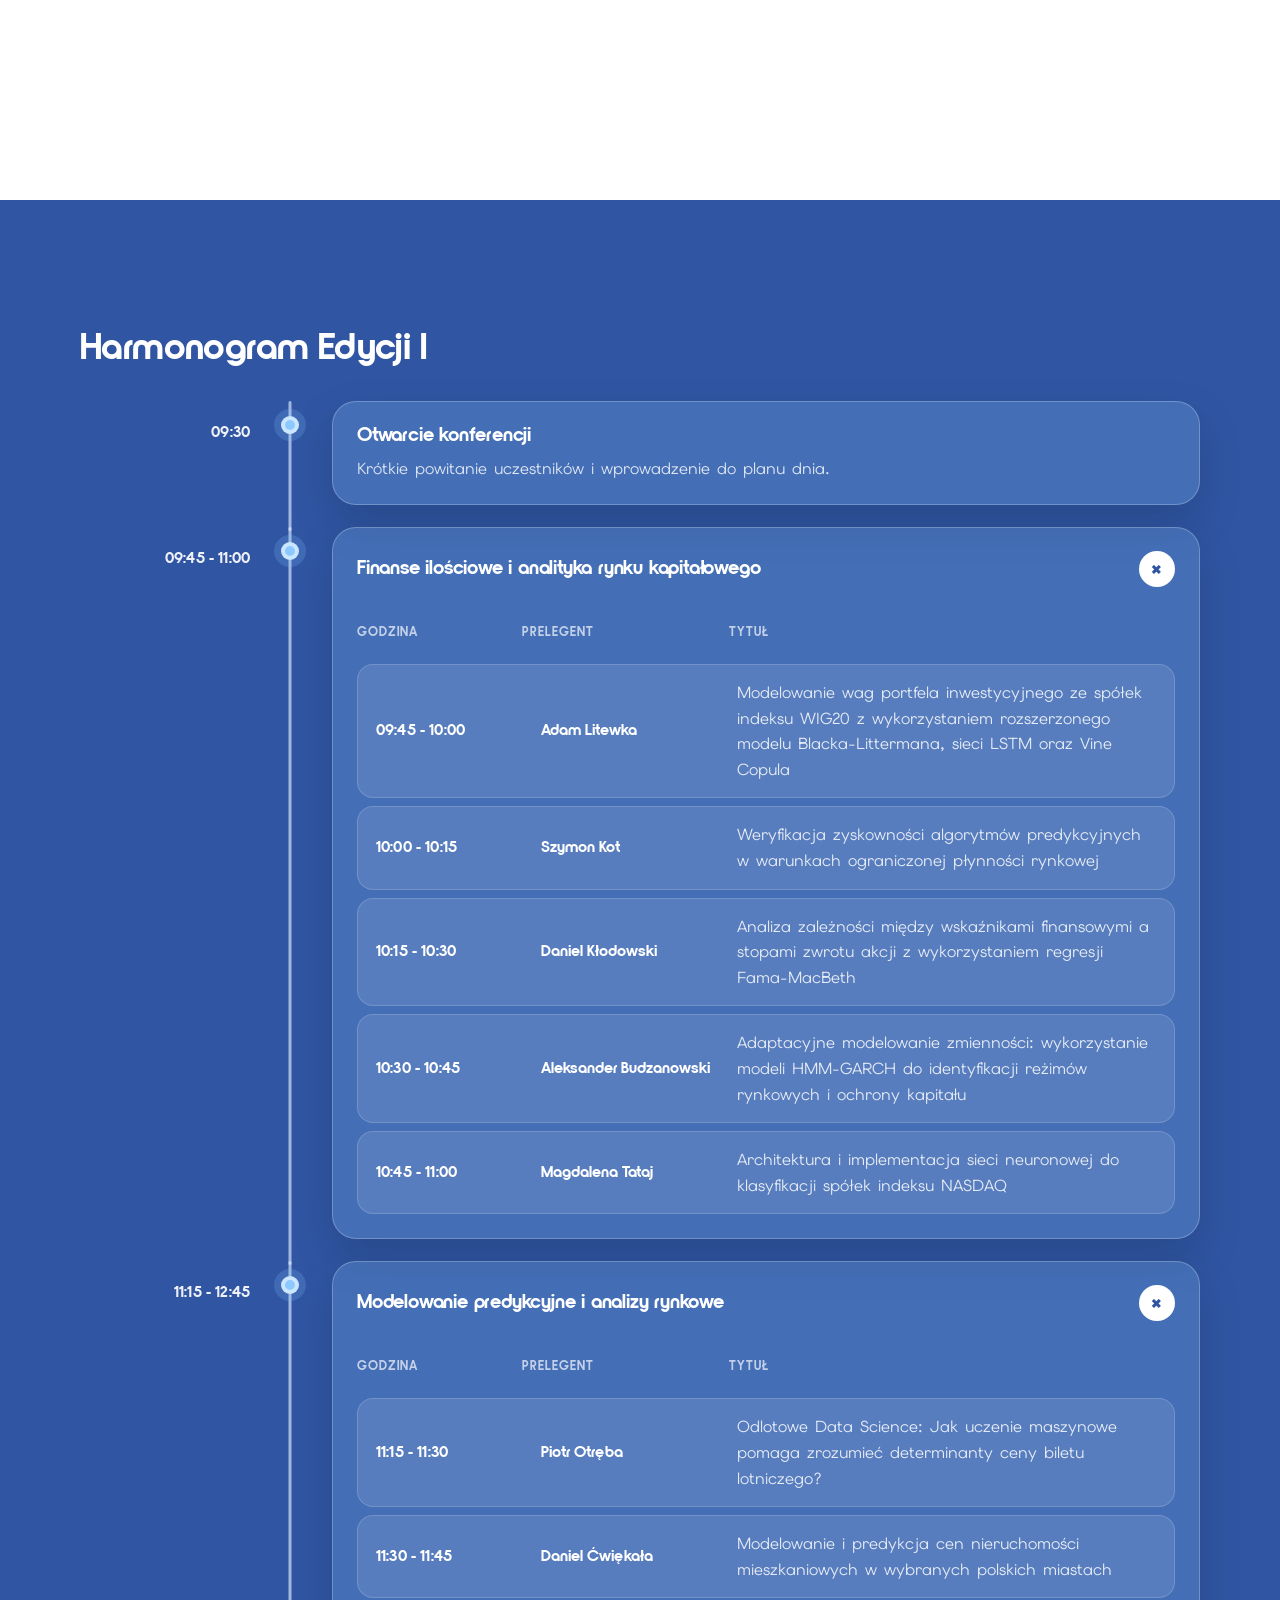
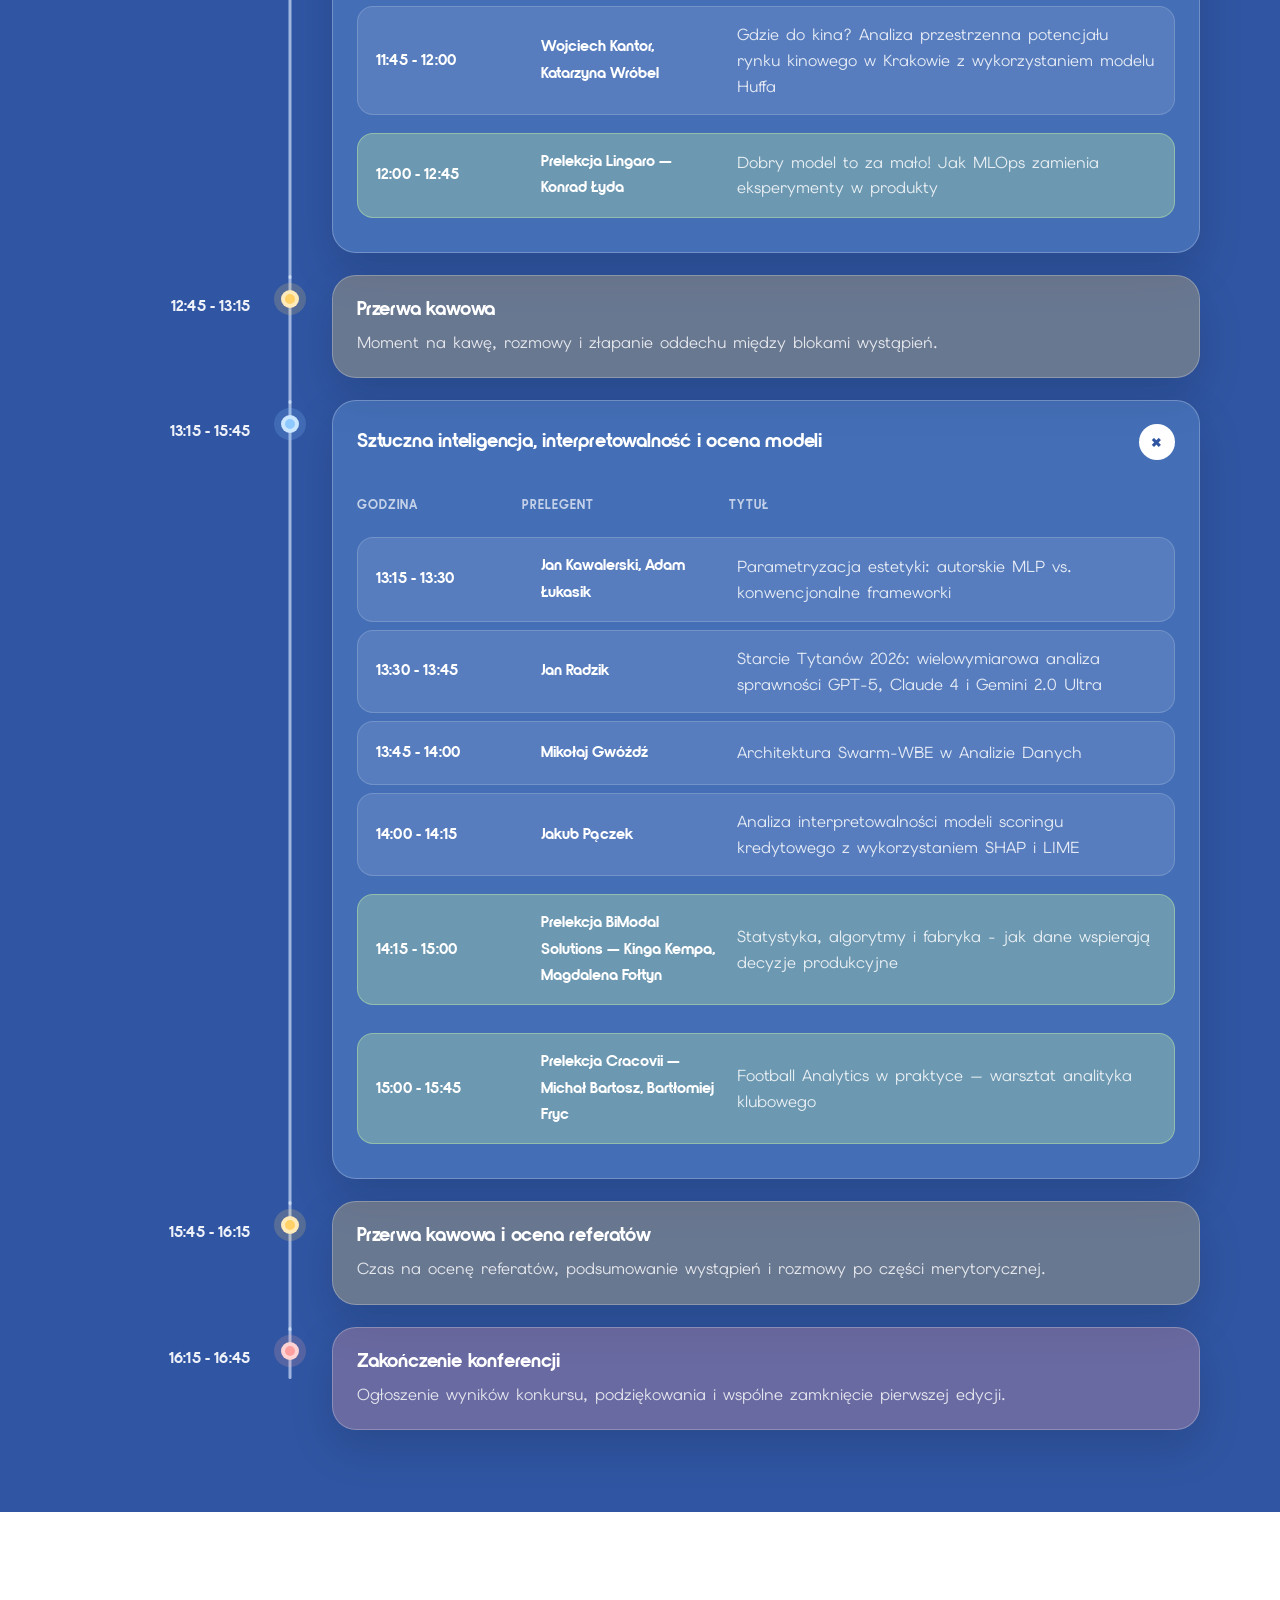
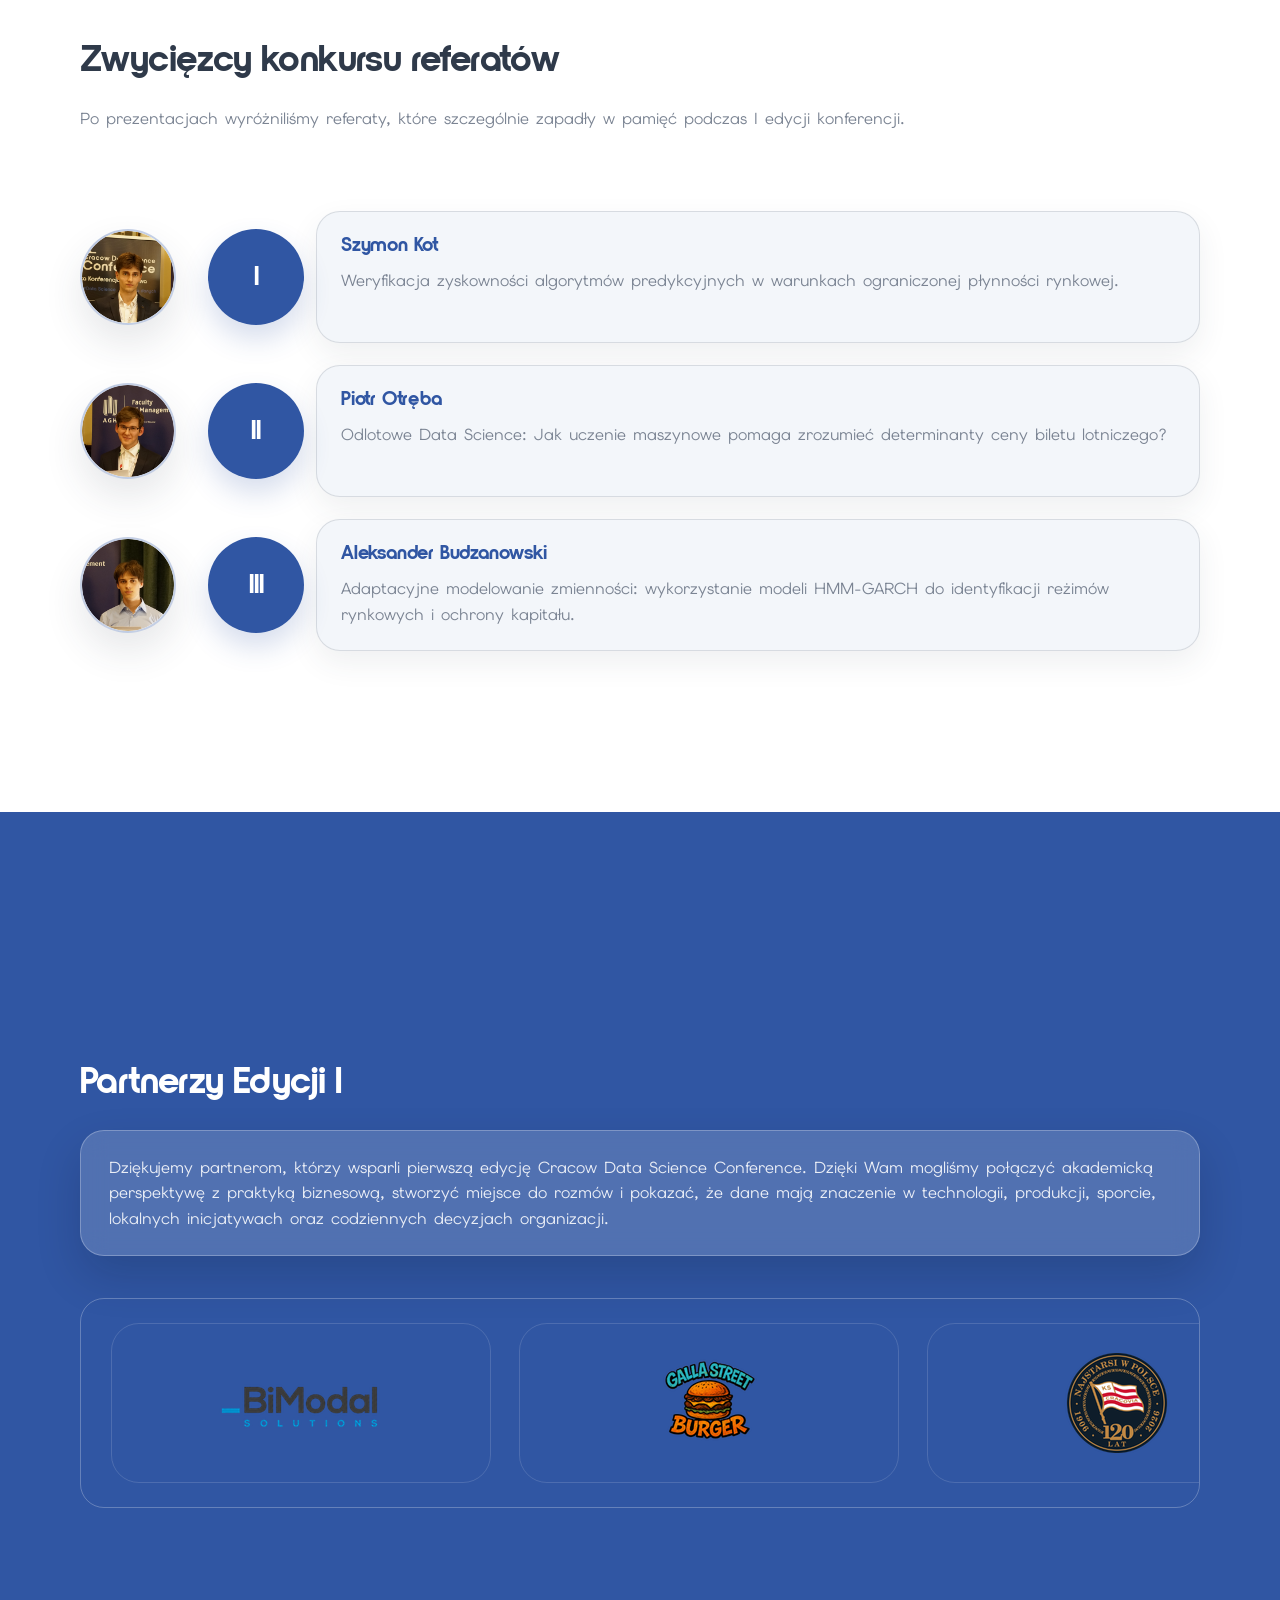
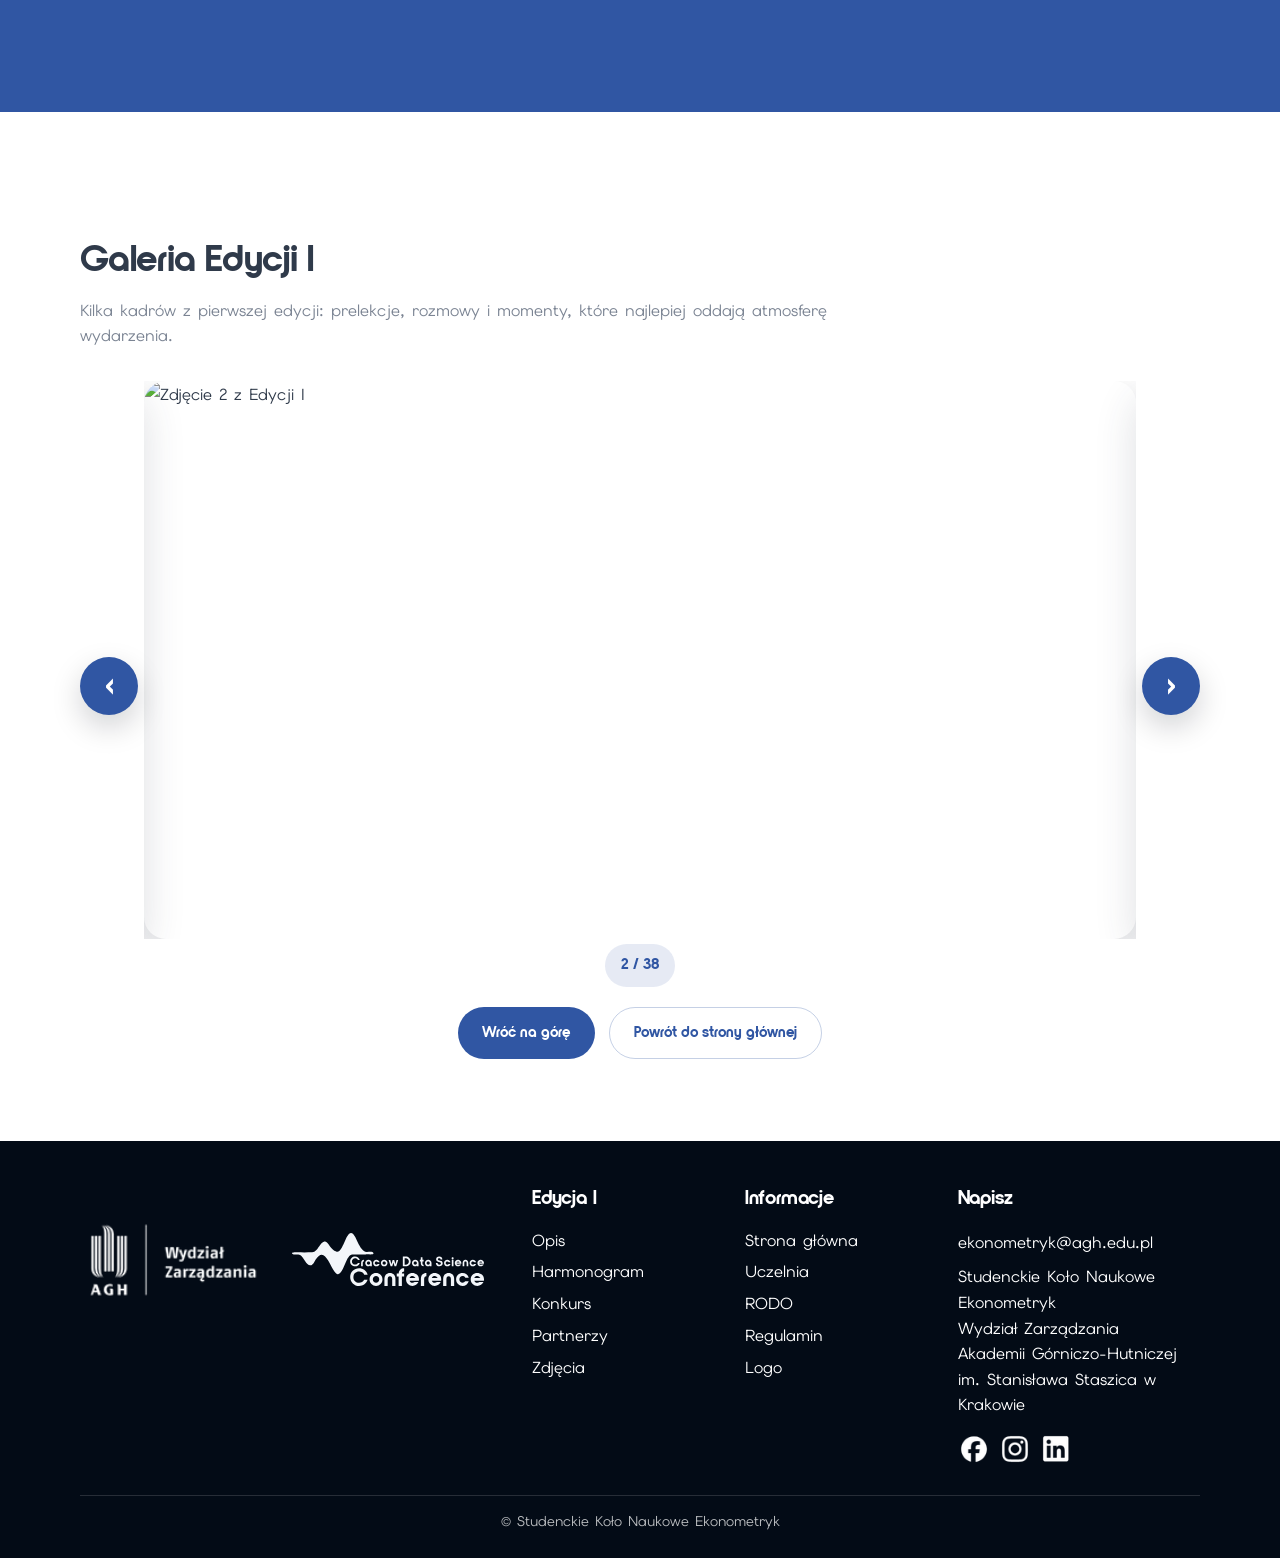
==== commit b993aaa4: "18 Aktualizacja strony i grafik sponsorów" ====
--- a/docs/Edycja-I.html
+++ b/docs/Edycja-I.html
@@ -4,43 +4,14 @@
 <head>
 <meta charset="utf-8"/>
 <meta content="Dawid Cioch" name="author"/>
-<meta content="Podsumowanie I edycji Cracow Data Science Conference - opis wydarzenia, harmonogram, partnerzy i galeria zdjęć." name="description"/>
+<meta content="Podsumowanie I edycji Cracow Data Science Conference: opis wydarzenia, organizatorzy, harmonogram, konkurs, partnerzy i galeria zdjęć." name="description"/>
 <meta content="width=device-width, initial-scale=1.0" name="viewport"/>
 <title>Edycja I | Cracow Data Science Conference 2026</title>
 <link href="pics/icon/favicon.png" rel="icon" type="image/png"/>
 <link href="pics/icon/favicon.png" rel="apple-touch-icon"/>
 <link href="css/style.css" rel="stylesheet"/>
-
-<style>
-/* Edycja I: zdjęcia organizatorów i zwycięzców konkursu */
-@media (min-width: 1101px) {
-    .edition-one-page .organizer-grid-v5 {
-        grid-template-columns: repeat(4, minmax(0, 1fr)) !important;
-    }
-}
-
-@media (min-width: 761px) and (max-width: 1100px) {
-    .edition-one-page .organizer-grid-v5 {
-        grid-template-columns: repeat(2, minmax(0, 1fr)) !important;
-    }
-}
-
-@media (max-width: 760px) {
-    .edition-one-page .organizer-grid-v5 {
-        grid-template-columns: 1fr !important;
-    }
-}
-
-.edition-one-page img.organizer-photo-v5,
-.edition-one-page img.winner-photo-placeholder {
-    display: block;
-    object-fit: cover;
-    object-position: center;
-}
-</style>
 </head>
 <body class="edition-one-page">
-<!-- CDSC_EDITION_V3_CUSTOM -->
 <nav class="navbar edition-navbar">
 <div class="nav-content edition-nav-content">
 <a aria-label="Cracow Data Science Conference" class="logo" href="index.html#start">
@@ -64,8 +35,7 @@
 <div class="page-inner event-hero-inner">
 <div class="event-hero-copy">
 <h1 class="edition-main-title">Edycja I</h1>
-<article class="event-description-box"><p>I edycja Cracow Data Science Conference odbyła się 28 kwietnia 2026 roku na Wydziale Zarządzania AGH w Krakowie. Wydarzenie zgromadziło studentów, doktorantów, absolwentów, ekspertów oraz partnerów zainteresowanych analizą danych, ekonometrią, sztuczną inteligencją i praktycznym wykorzystaniem metod ilościowych.</p><p>Program łączył część naukową, wystąpienia partnerów oraz przestrzeń do rozmowy o tym, jak dane wspierają decyzje w nauce, biznesie, technologii i organizacjach. Pierwsza edycja była punktem wyjścia do budowania cyklicznej konferencji rozwijanej przez społeczność Ekonometryk AGH.</p><div class="event-info-grid"><div><span>Kiedy</span><strong>28 kwietnia 2026 roku</strong></div><div><span>Gdzie</span><strong>Wydział Zarządzania AGH w Krakowie</strong></div><div><span>Charakter</span><strong>konferencja naukowa poświęcona data science</strong></div></div></article>
-
+<article class="event-description-box"><p>I edycja Cracow Data Science Conference odbyła się 28 kwietnia 2026 roku na Wydziale Zarządzania AGH w Krakowie. Spotkaliśmy się w gronie studentów, doktorantów, absolwentów, ekspertów i partnerów, żeby porozmawiać o analizie danych, ekonometrii, sztucznej inteligencji oraz praktycznym wykorzystaniu metod ilościowych.</p><p>Program połączył referaty naukowe, wystąpienia partnerów i czas na rozmowy po prelekcjach. Dla nas była to pierwsza próba zbudowania wydarzenia, które łączy akademicką ciekawość z praktyką i rozwija społeczność skupioną wokół Ekonometryka AGH.</p><div class="event-info-table"><div><span>Data</span><strong>28 kwietnia 2026 roku</strong></div><div><span>Miejsce</span><strong>Wydział Zarządzania AGH w Krakowie</strong></div><div><span>Format</span><strong>studencka konferencja naukowa o data science</strong></div></div></article>
 </div>
 </div>
 </section>
@@ -74,7 +44,7 @@
 <div class="page-inner organizers-inner-v5">
 <header class="edition-section-heading-centered organizers-heading-v5">
 <h2>Organizatorzy Edycji I</h2>
-<p>Za przygotowanie wydarzenia odpowiadał zespół organizacyjny Ekonometryk AGH. Poniżej znajdują się zdjęcia i krótkie opisy osób zaangażowanych w realizację konferencji.</p>
+<p>Konferencję przygotowaliśmy jako zespół Ekonometryka AGH. Każda osoba wniosła coś swojego: od kontaktu z prelegentami i partnerami, przez social media i zdjęcia, po stronę internetową, identyfikację wizualną oraz sprawy techniczne.</p>
 </header>
 <div class="organizer-grid organizer-grid-v5">
 <article class="organizer-card organizer-card-v5"><button aria-expanded="false" aria-label="Pokaż opis: Weronika Zacłona" class="organizer-photo-button" type="button"><img alt="Weronika Zacłona" class="organizer-photo organizer-photo-v5" decoding="async" loading="lazy" src="I_edycja/organizatorzy/Weronika.png"/></button><h3>Weronika Zacłona</h3><p class="organizer-description">Koordynowała I edycję konferencji, prowadziła kontakt naukowy i dbała o współpracę z partnerami wydarzenia.</p></article>
@@ -89,13 +59,13 @@
 <div class="page-inner">
 <div class="section-header schedule-title-only"><h2>Harmonogram Edycji I</h2></div>
 <div aria-label="Harmonogram Edycji I" class="schedule-outer-timeline">
-<article class="schedule-outer-item is-science"><div class="outer-time">09:30</div><div class="outer-axis"><span></span></div><div class="outer-card schedule-static-card"><h3>Otwarcie konferencji</h3><p>Powitanie uczestników i rozpoczęcie wydarzenia.</p></div></article>
+<article class="schedule-outer-item is-science"><div class="outer-time">09:30</div><div class="outer-axis"><span></span></div><div class="outer-card schedule-static-card"><h3>Otwarcie konferencji</h3><p>Krótkie powitanie uczestników i wprowadzenie do planu dnia.</p></div></article>
 <article class="schedule-outer-item is-science"><div class="outer-time">09:45 - 11:00</div><div class="outer-axis"><span></span></div><details class="outer-card schedule-panel" open=""><summary><h3>Finanse ilościowe i analityka rynku kapitałowego</h3><span class="schedule-open-indicator">+</span></summary><div class="schedule-talk-table"><div class="schedule-table-head"><span>Godzina</span><span>Prelegent</span><span>Tytuł</span></div><div class="schedule-row"><time>09:45 - 10:00</time><strong>Adam Litewka</strong><p>Modelowanie wag portfela inwestycyjnego ze spółek indeksu WIG20 z wykorzystaniem rozszerzonego modelu Blacka-Littermana, sieci LSTM oraz Vine Copula</p></div><div class="schedule-row"><time>10:00 - 10:15</time><strong>Szymon Kot</strong><p>Weryfikacja zyskowności algorytmów predykcyjnych w warunkach ograniczonej płynności rynkowej</p></div><div class="schedule-row"><time>10:15 - 10:30</time><strong>Daniel Kłodowski</strong><p>Analiza zależności między wskaźnikami finansowymi a stopami zwrotu akcji z wykorzystaniem regresji Fama-MacBeth</p></div><div class="schedule-row"><time>10:30 - 10:45</time><strong>Aleksander Budzanowski</strong><p>Adaptacyjne modelowanie zmienności: wykorzystanie modeli HMM-GARCH do identyfikacji reżimów rynkowych i ochrony kapitału</p></div><div class="schedule-row"><time>10:45 - 11:00</time><strong>Magdalena Tataj</strong><p>Architektura i implementacja sieci neuronowej do klasyfikacji spółek indeksu NASDAQ</p></div></div></details></article>
 <article class="schedule-outer-item is-science"><div class="outer-time">11:15 - 12:45</div><div class="outer-axis"><span></span></div><details class="outer-card schedule-panel" open=""><summary><h3>Modelowanie predykcyjne i analizy rynkowe</h3><span class="schedule-open-indicator">+</span></summary><div class="schedule-talk-table"><div class="schedule-table-head"><span>Godzina</span><span>Prelegent</span><span>Tytuł</span></div><div class="schedule-row"><time>11:15 - 11:30</time><strong>Piotr Otręba</strong><p>Odlotowe Data Science: Jak uczenie maszynowe pomaga zrozumieć determinanty ceny biletu lotniczego?</p></div><div class="schedule-row"><time>11:30 - 11:45</time><strong>Daniel Ćwiękała</strong><p>Modelowanie i predykcja cen nieruchomości mieszkaniowych w wybranych polskich miastach</p></div><div class="schedule-row"><time>11:45 - 12:00</time><strong>Wojciech Kantor, Katarzyna Wróbel</strong><p>Gdzie do kina? Analiza przestrzenna potencjału rynku kinowego w Krakowie z wykorzystaniem modelu Huffa</p></div><div class="schedule-row is-company"><time>12:00 - 12:45</time><strong>Prelekcja Lingaro — Konrad Łyda</strong><p>Dobry model to za mało! Jak MLOps zamienia eksperymenty w produkty</p></div></div></details></article>
-<article class="schedule-outer-item is-break"><div class="outer-time">12:45 - 13:15</div><div class="outer-axis"><span></span></div><div class="outer-card schedule-static-card"><h3>Przerwa kawowa</h3><p>Czas na rozmowy, odpoczynek i networking.</p></div></article>
+<article class="schedule-outer-item is-break"><div class="outer-time">12:45 - 13:15</div><div class="outer-axis"><span></span></div><div class="outer-card schedule-static-card"><h3>Przerwa kawowa</h3><p>Moment na kawę, rozmowy i złapanie oddechu między blokami wystąpień.</p></div></article>
 <article class="schedule-outer-item is-science"><div class="outer-time">13:15 - 15:45</div><div class="outer-axis"><span></span></div><details class="outer-card schedule-panel" open=""><summary><h3>Sztuczna inteligencja, interpretowalność i ocena modeli</h3><span class="schedule-open-indicator">+</span></summary><div class="schedule-talk-table"><div class="schedule-table-head"><span>Godzina</span><span>Prelegent</span><span>Tytuł</span></div><div class="schedule-row"><time>13:15 - 13:30</time><strong>Jan Kawalerski, Adam Łukasik</strong><p>Parametryzacja estetyki: autorskie MLP vs. konwencjonalne frameworki</p></div><div class="schedule-row"><time>13:30 - 13:45</time><strong>Jan Radzik</strong><p>Starcie Tytanów 2026: wielowymiarowa analiza sprawności GPT-5, Claude 4 i Gemini 2.0 Ultra</p></div><div class="schedule-row"><time>13:45 - 14:00</time><strong>Mikołaj Gwóźdź</strong><p>Architektura Swarm-WBE w Analizie Danych</p></div><div class="schedule-row"><time>14:00 - 14:15</time><strong>Jakub Pączek</strong><p>Analiza interpretowalności modeli scoringu kredytowego z wykorzystaniem SHAP i LIME</p></div><div class="schedule-row is-company"><time>14:15 - 15:00</time><strong>Prelekcja BiModal Solutions — Kinga Kempa, Magdalena Fołtyn</strong><p>Statystyka, algorytmy i fabryka - jak dane wspierają decyzje produkcyjne</p></div><div class="schedule-row is-company"><time>15:00 - 15:45</time><strong>Prelekcja Cracovii — Michał Bartosz, Bartłomiej Fryc</strong><p>Football Analytics w praktyce — warsztat analityka klubowego</p></div></div></details></article>
-<article class="schedule-outer-item is-break"><div class="outer-time">15:45 - 16:15</div><div class="outer-axis"><span></span></div><div class="outer-card schedule-static-card"><h3>Przerwa kawowa i ocena referatów</h3><p>Czas na głosowanie, podsumowanie referatów i rozmowy po wystąpieniach.</p></div></article>
-<article class="schedule-outer-item is-closing"><div class="outer-time">16:15 - 16:45</div><div class="outer-axis"><span></span></div><div class="outer-card schedule-static-card"><h3>Zakończenie konferencji</h3><p>Ogłoszenie wyników, podziękowania i zamknięcie Edycji I.</p></div></article>
+<article class="schedule-outer-item is-break"><div class="outer-time">15:45 - 16:15</div><div class="outer-axis"><span></span></div><div class="outer-card schedule-static-card"><h3>Przerwa kawowa i ocena referatów</h3><p>Czas na ocenę referatów, podsumowanie wystąpień i rozmowy po części merytorycznej.</p></div></article>
+<article class="schedule-outer-item is-closing"><div class="outer-time">16:15 - 16:45</div><div class="outer-axis"><span></span></div><div class="outer-card schedule-static-card"><h3>Zakończenie konferencji</h3><p>Ogłoszenie wyników konkursu, podziękowania i wspólne zamknięcie pierwszej edycji.</p></div></article>
 </div>
 </div>
 </section>
@@ -104,27 +74,30 @@
 <div class="page-inner winners-inner">
 <header class="edition-section-heading-centered">
 <h2>Zwycięzcy konkursu referatów</h2>
-<p>Najwyżej ocenione wystąpienia Edycji I zostały wyróżnione w konkursie referatów.</p>
+<p>Po prezentacjach wyróżniliśmy referaty, które szczególnie zapadły w pamięć podczas I edycji konferencji.</p>
 </header>
 <div class="winners-vertical-list winners-sequence">
 <article class="winner-item">
 <img alt="Szymon Kot" class="winner-photo-placeholder" decoding="async" loading="lazy" src="I_edycja/konkurs/SzymonI.png"/>
+<div class="winner-medal">I</div>
 <div class="winner-content">
-<div class="winner-title-line"><span class="winner-place-box">I miejsce</span><h3>Szymon Kot</h3></div>
+<h3>Szymon Kot</h3>
 <p>Weryfikacja zyskowności algorytmów predykcyjnych w warunkach ograniczonej płynności rynkowej.</p>
 </div>
 </article>
 <article class="winner-item">
 <img alt="Piotr Otręba" class="winner-photo-placeholder" decoding="async" loading="lazy" src="I_edycja/konkurs/PiotrII.png"/>
+<div class="winner-medal">II</div>
 <div class="winner-content">
-<div class="winner-title-line"><span class="winner-place-box">II miejsce</span><h3>Piotr Otręba</h3></div>
+<h3>Piotr Otręba</h3>
 <p>Odlotowe Data Science: Jak uczenie maszynowe pomaga zrozumieć determinanty ceny biletu lotniczego?</p>
 </div>
 </article>
 <article class="winner-item">
 <img alt="Aleksander Budzanowski" class="winner-photo-placeholder" decoding="async" loading="lazy" src="I_edycja/konkurs/AleksanderIII.png"/>
+<div class="winner-medal">III</div>
 <div class="winner-content">
-<div class="winner-title-line"><span class="winner-place-box">III miejsce</span><h3>Aleksander Budzanowski</h3></div>
+<h3>Aleksander Budzanowski</h3>
 <p>Adaptacyjne modelowanie zmienności: wykorzystanie modeli HMM-GARCH do identyfikacji reżimów rynkowych i ochrony kapitału.</p>
 </div>
 </article>
@@ -133,7 +106,7 @@
 </section>
 <section class="page-section blue-section edition-sponsors-section sponsors-section-v2 sponsors-section-v5" id="sponsorzy">
 <div class="wave-animation-background"><div class="wave-animation" data-animation-path="animation/Wave Animation.json"></div></div>
-<div class="page-inner"><header class="edition-section-heading-centered sponsors-heading-v2"><h2>Partnerzy Edycji I</h2><div class="sponsor-thanks-box sponsor-thanks-box-v5"><p>Dziękujemy wszystkim partnerom za wsparcie pierwszej edycji Cracow Data Science Conference. Dzięki Waszemu zaangażowaniu wydarzenie mogło połączyć perspektywę akademicką z praktyką biznesową, stworzyć przestrzeń do wartościowych rozmów oraz pokazać uczestnikom, jak szeroko dane są wykorzystywane w organizacjach, technologii, sporcie i lokalnych inicjatywach.</p></div></header><div aria-label="Logotypy partnerów Edycji I" class="edition-logo-marquee edition-logo-marquee-v5"><div class="edition-logo-track">
+<div class="page-inner"><header class="edition-section-heading-centered sponsors-heading-v2"><h2>Partnerzy Edycji I</h2><div class="sponsor-thanks-box sponsor-thanks-box-v5"><p>Dziękujemy partnerom, którzy wsparli pierwszą edycję Cracow Data Science Conference. Dzięki Wam mogliśmy połączyć akademicką perspektywę z praktyką biznesową, stworzyć miejsce do rozmów i pokazać, że dane mają znaczenie w technologii, produkcji, sporcie, lokalnych inicjatywach oraz codziennych decyzjach organizacji.</p></div></header><div aria-label="Logotypy partnerów Edycji I" class="edition-logo-marquee edition-logo-marquee-v5"><div class="edition-logo-track">
 <div class="edition-logo-tile">
 <img alt="Bimodal Solutions" decoding="async" loading="lazy" src="I_edycja/loga_sponsorw_I_edycja/Bimodal.png"/>
 </div>
@@ -174,7 +147,7 @@
 <img alt="Xtreme Fitness Gyms" decoding="async" loading="lazy" src="I_edycja/loga_sponsorw_I_edycja/gym.png"/>
 </div>
 <div class="edition-logo-tile">
-<img alt="Lingaro" decoding="async" loading="lazy" src="I_edycja/loga_sponsorw_I_edycja/lingaro.png"/>
+<img alt="Lingaro" decoding="async" loading="lazy" src="I_edycja/loga_sponsorw_I_edycja/Ingaro.png"/>
 </div>
 <div class="edition-logo-tile">
 <img alt="Keja Kawa" decoding="async" loading="lazy" src="I_edycja/loga_sponsorw_I_edycja/kawa.png"/>
@@ -192,7 +165,7 @@
 </section>
 <section class="page-section white-section edition-gallery-section gallery-section-v2 gallery-section-v5" id="zdjecia">
 <div class="wave-animation-background"><div class="wave-animation" data-animation-path="animation/Wave Animation.json"></div></div>
-<div class="page-inner"><div class="section-header"><h2>Galeria Edycji I</h2></div><div aria-label="Galeria zdjęć z Edycji I" class="edition-gallery-carousel js-edition-gallery" tabindex="0"><button aria-label="Poprzednie zdjęcie" class="edition-gallery-arrow edition-gallery-prev" type="button">‹</button><div class="edition-gallery-viewport"><div class="edition-gallery-track">
+<div class="page-inner"><div class="section-header"><h2>Galeria Edycji I</h2><p>Kilka kadrów z pierwszej edycji: prelekcje, rozmowy i momenty, które najlepiej oddają atmosferę wydarzenia.</p></div><div aria-label="Galeria zdjęć z Edycji I" class="edition-gallery-carousel js-edition-gallery" tabindex="0"><button aria-label="Poprzednie zdjęcie" class="edition-gallery-arrow edition-gallery-prev" type="button">‹</button><div class="edition-gallery-viewport"><div class="edition-gallery-track">
 <figure aria-label="Zdjęcie 1 z 38" class="edition-gallery-slide">
 <img alt="Zdjęcie 1 z Edycji I" decoding="async" loading="eager" src="I_edycja/I-edycja-zdj/_DSC5010.JPG"/>
 </figure>
@@ -311,9 +284,9 @@
 </section>
 </main>
 <footer class="site-footer" id="stopka">
-<div class="footer-inner"><div class="footer-logo-column"><a aria-label="Wydział Zarządzania AGH" class="footer-logo-link" href="https://www.zarz.agh.edu.pl/" rel="noopener noreferrer" target="_blank"><img alt="Wydział Zarządzania AGH" class="footer-logo" src="pics/logo/logo_agh.png"/></a><img alt="Cracow Data Science Conference" class="footer-logo" src="pics/logo/logo_white.svg"/></div><div class="footer-column"><h3>Edycja I</h3><a href="#opis">Opis</a><a href="#harmonogram">Harmonogram</a><a href="#konkurs">Konkurs</a><a href="#sponsorzy">Partnerzy</a><a href="#zdjecia">Zdjęcia</a></div><div class="footer-column"><h3>Informacje</h3><a href="index.html#start">Strona główna</a><a href="https://www.agh.edu.pl/" rel="noopener noreferrer" target="_blank">Uczelnia</a><a href="https://bezpieczenstwo.agh.edu.pl/ochrona-danych-osobowych/informacja-ogolna" rel="noopener noreferrer" target="_blank">RODO</a><a href="./regulamin.html">Regulamin</a></div><div class="footer-column footer-contact"><h3>Napisz</h3><p><a href="mailto:ekonometryk@agh.edu.pl">ekonometryk@agh.edu.pl</a></p><p>Studenckie Koło Naukowe Ekonometryk<br/>Wydział Zarządzania<br/>Akademii Górniczo-Hutniczej<br/>im. Stanisława Staszica w Krakowie</p><div class="footer-socials"><a aria-label="Facebook" href="https://www.facebook.com/profile.php?id=61557075944681" rel="noopener noreferrer" target="_blank"><img alt="Facebook" src="pics/icon/fb.png"/></a><a aria-label="Instagram" href="https://www.instagram.com/ekonometryk_agh?fbclid=IwY2xjawSiswRleHRuA2FlbQIxMABicmlkETFUZzhMblF2QXdvUVczaGFhc3J0YwZhcHBfaWQQMjIyMDM5MTc4ODIwMDg5MgABHrniNC8DTmo0bu0MvKlg5mbX4xVZKNb9hsmvAL92SLZ5yBSHJRsfCv3_WDD8_aem_ZmFrZWR1bW15MTZieXRlcw" rel="noopener noreferrer" target="_blank"><img alt="Instagram" src="pics/icon/insta.png"/></a><a aria-label="LinkedIn" href="https://www.linkedin.com/company/18393022/admin/dashboard/" rel="noopener noreferrer" target="_blank"><img alt="LinkedIn" src="pics/icon/linkedin.png"/></a></div></div></div><div class="footer-bottom"><span>© Studenckie Koło Naukowe Ekonometryk</span></div>
+<div class="footer-inner"><div class="footer-logo-column"><a aria-label="Wydział Zarządzania AGH" class="footer-logo-link" href="https://www.zarz.agh.edu.pl/" rel="noopener noreferrer" target="_blank"><img alt="Wydział Zarządzania AGH" class="footer-logo" src="pics/logo/logo_agh.png"/></a><img alt="Cracow Data Science Conference" class="footer-logo" src="pics/logo/logo_offwhite.svg"/></div><div class="footer-column"><h3>Edycja I</h3><a href="#opis">Opis</a><a href="#harmonogram">Harmonogram</a><a href="#konkurs">Konkurs</a><a href="#sponsorzy">Partnerzy</a><a href="#zdjecia">Zdjęcia</a></div><div class="footer-column"><h3>Informacje</h3><a href="index.html#start">Strona główna</a><a href="https://www.agh.edu.pl/" rel="noopener noreferrer" target="_blank">Uczelnia</a><a href="https://bezpieczenstwo.agh.edu.pl/ochrona-danych-osobowych/informacja-ogolna" rel="noopener noreferrer" target="_blank">RODO</a><a href="./regulamin.html">Regulamin</a>
+<a href="logo.html">Logo</a></div><div class="footer-column footer-contact"><h3>Napisz</h3><p><a href="mailto:ekonometryk@agh.edu.pl">ekonometryk@agh.edu.pl</a></p><p>Studenckie Koło Naukowe Ekonometryk<br/>Wydział Zarządzania<br/>Akademii Górniczo-Hutniczej<br/>im. Stanisława Staszica w Krakowie</p><div class="footer-socials"><a aria-label="Facebook" href="https://www.facebook.com/profile.php?id=61557075944681" rel="noopener noreferrer" target="_blank"><img alt="Facebook" src="pics/icon/fb.png"/></a><a aria-label="Instagram" href="https://www.instagram.com/ekonometryk_agh?fbclid=IwY2xjawSiswRleHRuA2FlbQIxMABicmlkETFUZzhMblF2QXdvUVczaGFhc3J0YwZhcHBfaWQQMjIyMDM5MTc4ODIwMDg5MgABHrniNC8DTmo0bu0MvKlg5mbX4xVZKNb9hsmvAL92SLZ5yBSHJRsfCv3_WDD8_aem_ZmFrZWR1bW15MTZieXRlcw" rel="noopener noreferrer" target="_blank"><img alt="Instagram" src="pics/icon/insta.png"/></a><a aria-label="LinkedIn" href="https://www.linkedin.com/company/18393022/admin/dashboard/" rel="noopener noreferrer" target="_blank"><img alt="LinkedIn" src="pics/icon/linkedin.png"/></a></div></div></div><div class="footer-bottom"><span>© Studenckie Koło Naukowe Ekonometryk</span></div>
 </footer>
-<script src="https://cdnjs.cloudflare.com/ajax/libs/bodymovin/5.12.2/lottie.min.js"></script>
 <script src="js/app.js"></script>
 </body>
 </html>
--- a/docs/css/style.css
+++ b/docs/css/style.css
@@ -4540,139 +4540,3 @@
         margin-top: 54px !important;
     }
 }
-
-.navbar,
-.edition-one-page .navbar {
-    top: 14px !important;
-    width: min(1120px, calc(100vw - 64px)) !important;
-    border-radius: 999px !important;
-    box-shadow: 0 16px 42px rgba(47, 58, 74, 0.16), 0 0 26px rgba(218, 232, 255, 0.58) !important;
-}
-
-.nav-content,
-.edition-nav-content {
-    min-height: 56px !important;
-    padding: 0 20px !important;
-    gap: 14px !important;
-}
-
-.logo-image {
-    width: 40px !important;
-    height: 40px !important;
-    max-height: 40px !important;
-}
-
-.nav-links {
-    gap: 4px !important;
-}
-
-.nav-links a,
-.nav-dropdown-trigger {
-    min-height: 32px !important;
-    padding: 0 10px !important;
-    font-size: 14px !important;
-}
-
-.edition-nav-label {
-    min-height: 32px !important;
-    padding: 0 13px !important;
-    font-size: 14px !important;
-}
-
-.edition-logo-tile {
-    background-color: rgba(218, 232, 255, 0.92) !important;
-    border-color: rgba(48, 86, 163, 0.18) !important;
-}
-
-.edition-logo-track {
-    background: rgba(218, 232, 255, 0.16) !important;
-}
-
-@media (max-width: 1100px) {
-    .navbar,
-    .edition-one-page .navbar {
-        width: calc(100vw - 36px) !important;
-        top: 12px !important;
-        border-radius: 24px !important;
-    }
-
-    .nav-content,
-    .edition-nav-content {
-        min-height: 54px !important;
-        padding: 12px 18px !important;
-    }
-}
-
-@media (max-width: 620px) {
-    .navbar,
-    .edition-one-page .navbar {
-        width: calc(100vw - 24px) !important;
-    }
-
-    .logo-image {
-        width: 38px !important;
-        height: 38px !important;
-        max-height: 38px !important;
-    }
-}
-
-.edition-one-page .winner-item {
-    grid-template-columns: 106px minmax(0, 1fr) !important;
-    gap: 22px !important;
-}
-
-.edition-one-page .winner-title-line {
-    display: flex;
-    align-items: center;
-    gap: 14px;
-    margin-bottom: 12px;
-}
-
-.edition-one-page .winner-title-line h3 {
-    margin: 0 !important;
-}
-
-.edition-one-page .winner-place-box {
-    display: inline-flex;
-    align-items: center;
-    justify-content: center;
-    min-width: 92px;
-    min-height: 36px;
-    padding: 0 14px;
-    border-radius: 13px;
-    background-color: var(--blue);
-    color: var(--white);
-    font-family: var(--display-font);
-    font-size: 15px;
-    font-weight: 700;
-    line-height: 1;
-    box-shadow: 0 12px 24px rgba(48, 86, 163, 0.18);
-    flex: 0 0 auto;
-}
-
-@media (max-width: 720px) {
-    .edition-one-page .winner-item {
-        grid-template-columns: 96px minmax(0, 1fr) !important;
-        gap: 16px !important;
-    }
-
-    .edition-one-page .winner-title-line {
-        flex-wrap: wrap;
-        gap: 10px;
-    }
-}
-
-@media (max-width: 520px) {
-    .edition-one-page .winner-item {
-        grid-template-columns: 1fr !important;
-    }
-
-    .edition-one-page .winner-title-line {
-        justify-content: center;
-    }
-}
-
-.edition-one-page .organizers-heading-v5 p {
-    width: 100% !important;
-    max-width: 100% !important;
-}
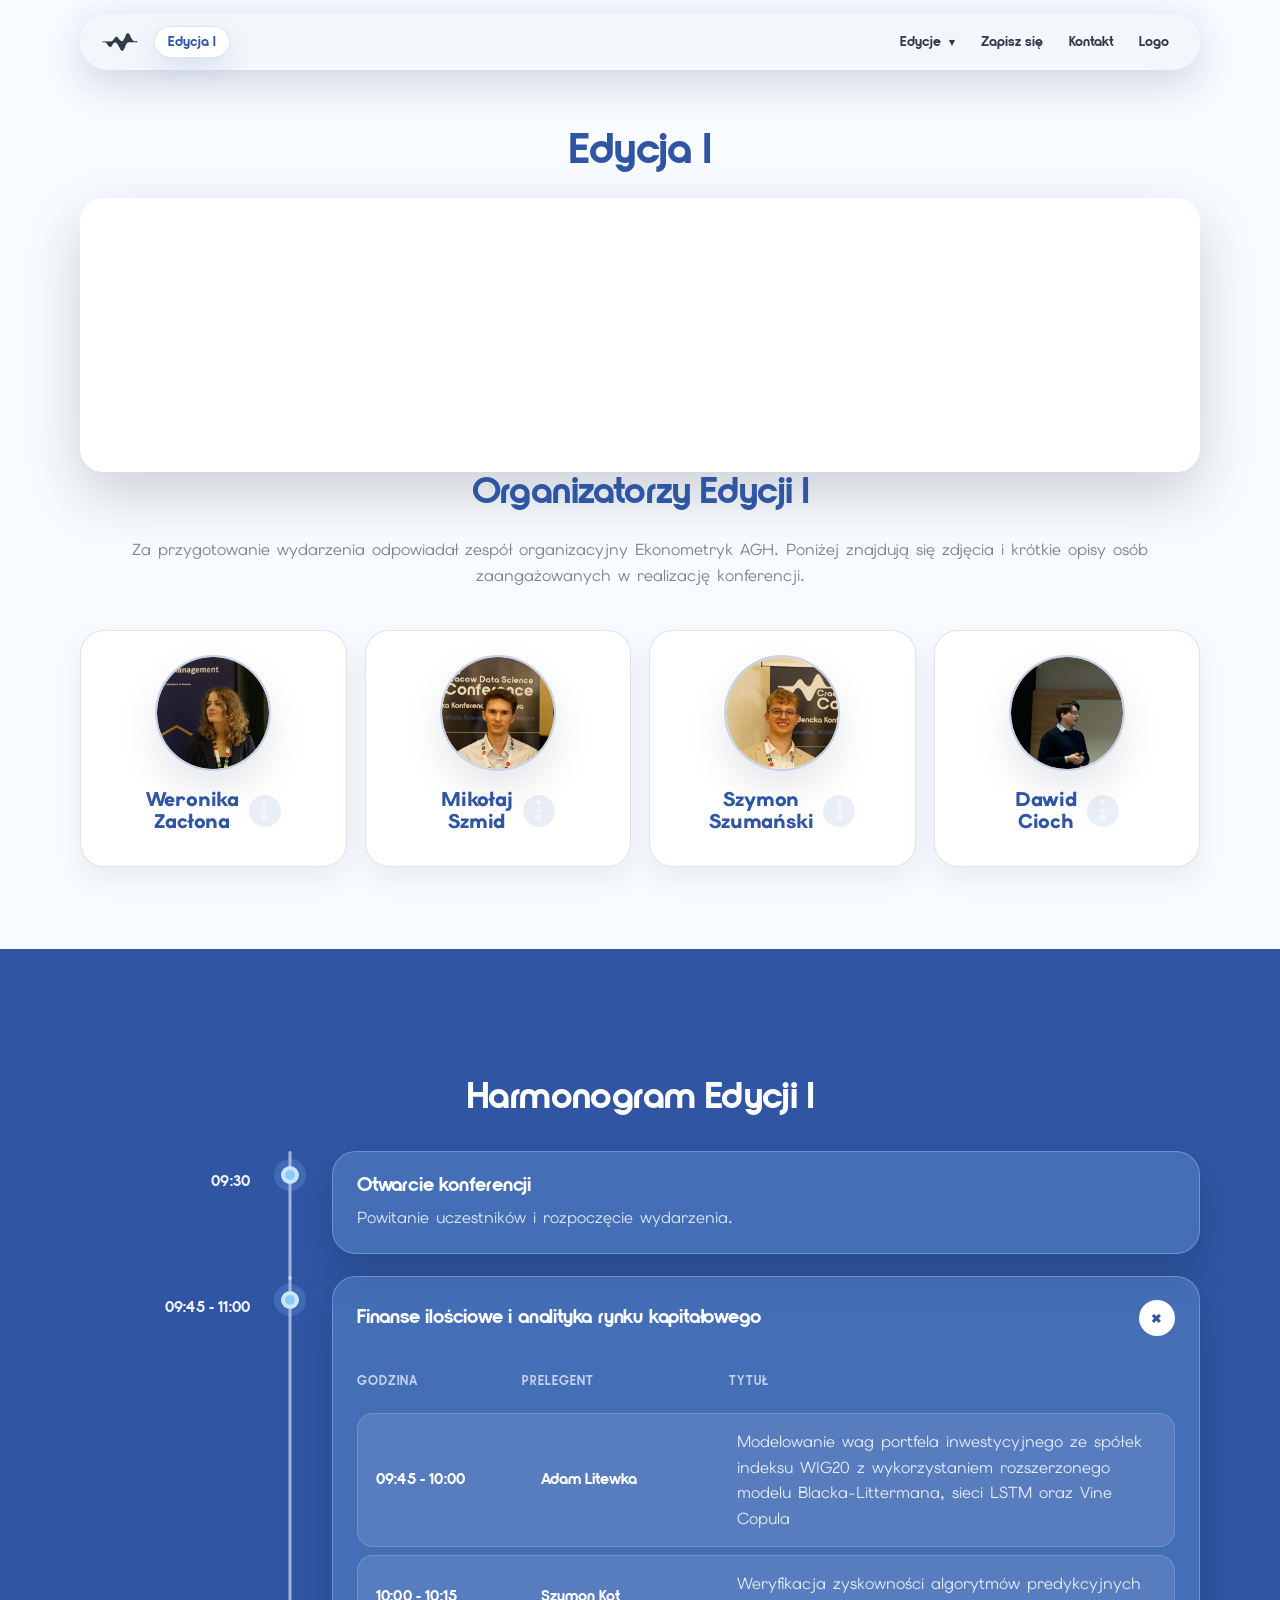
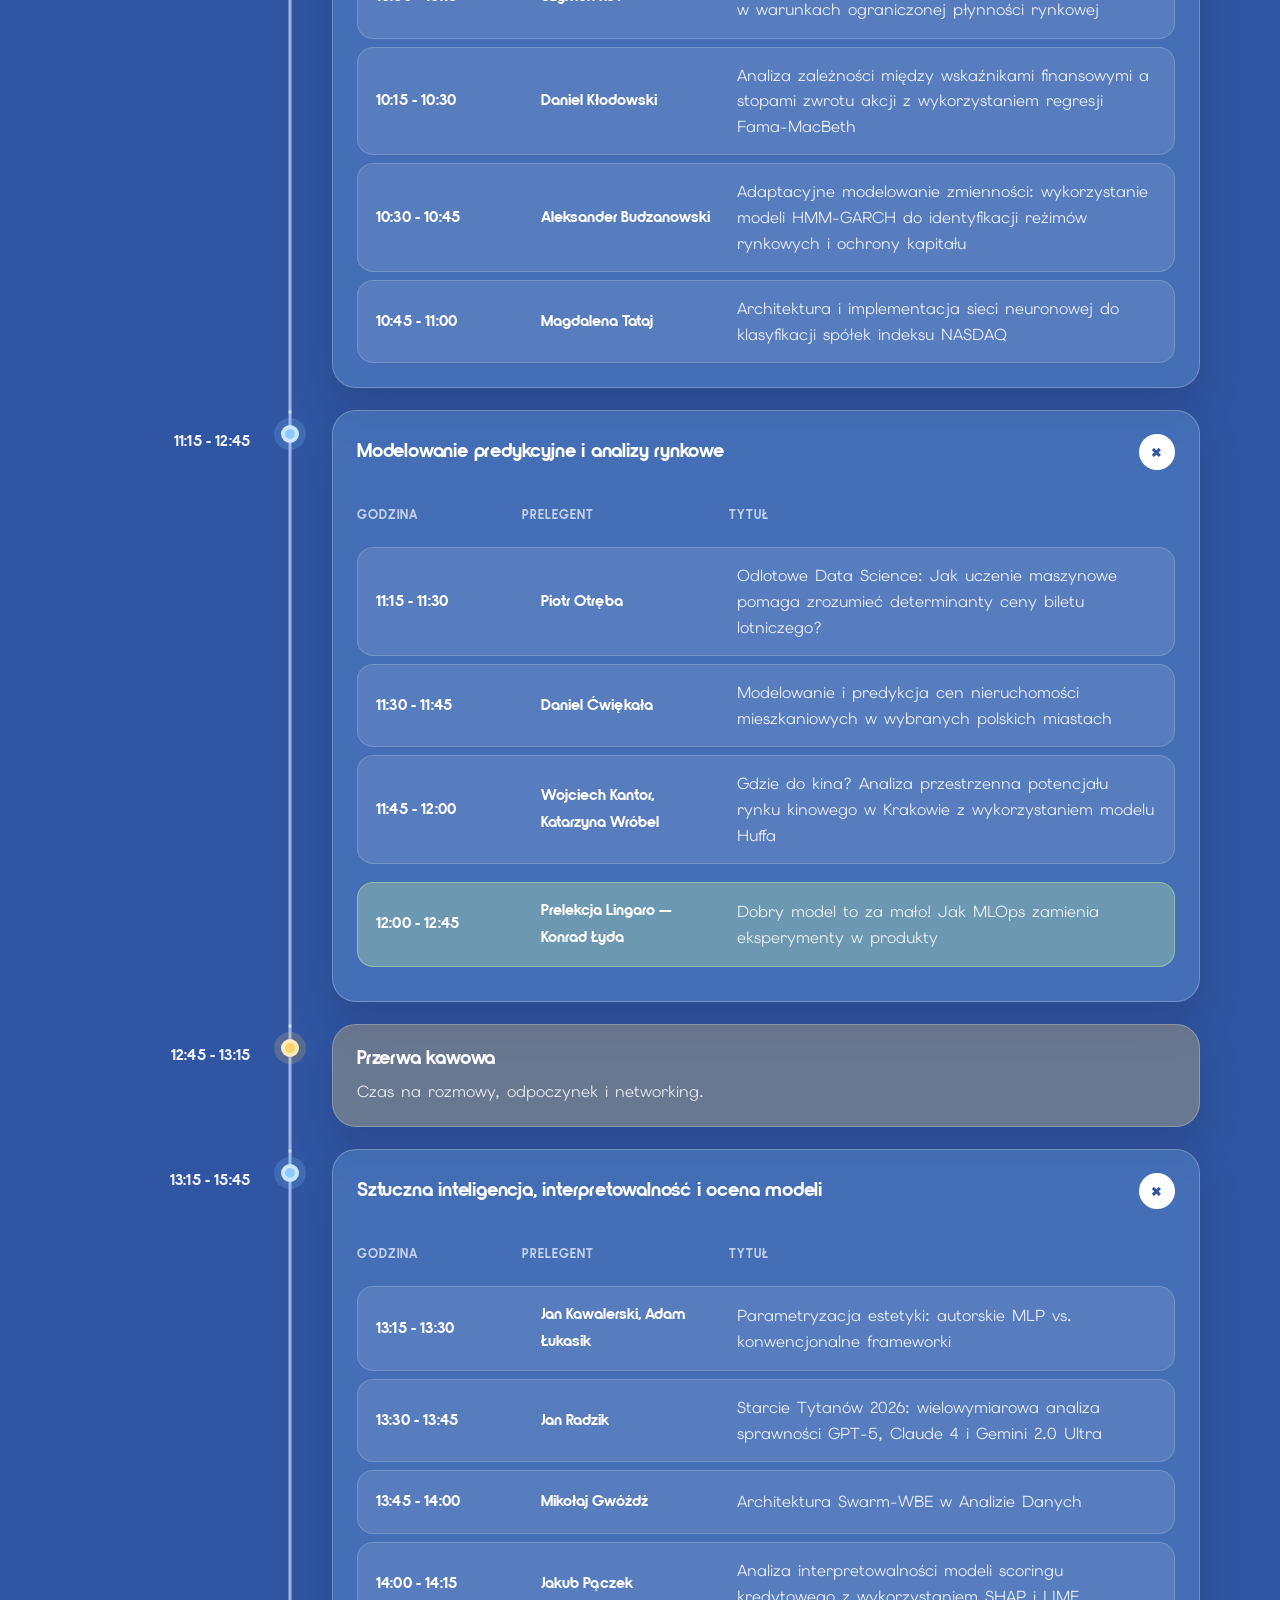
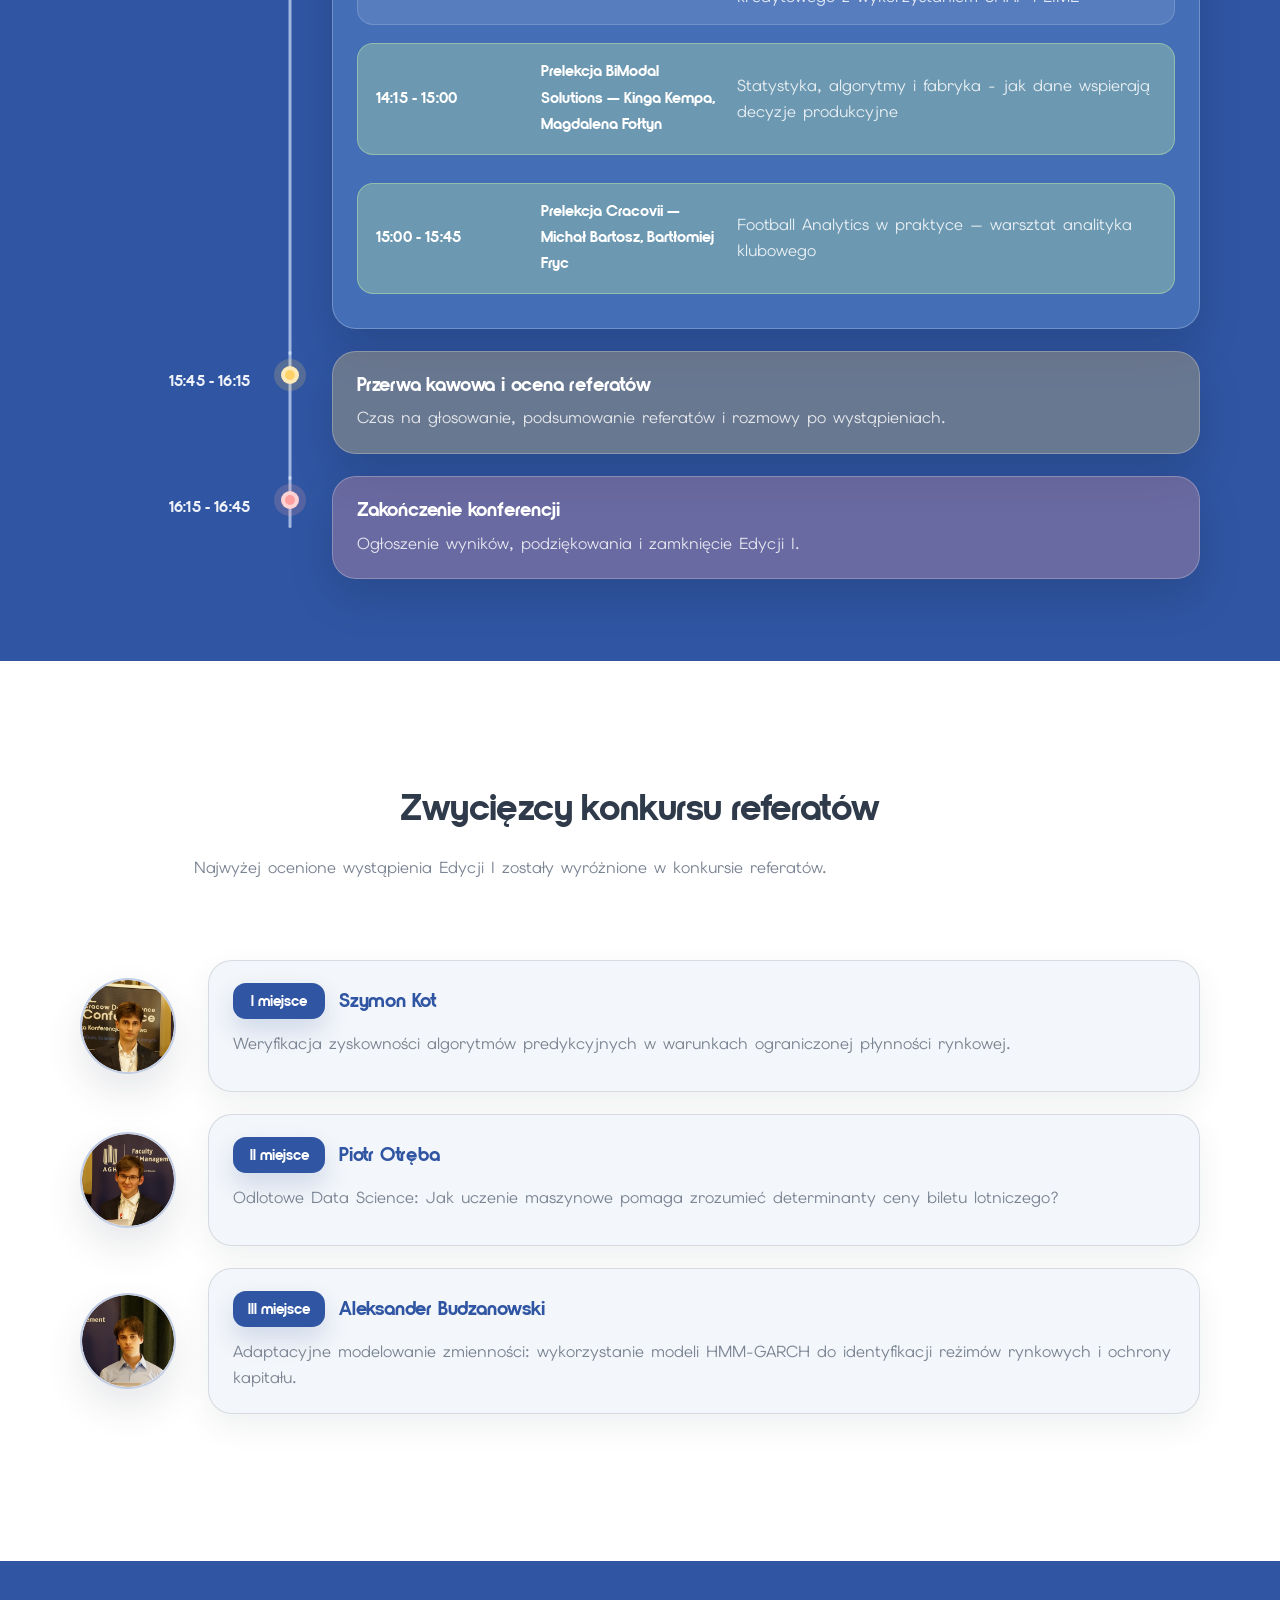
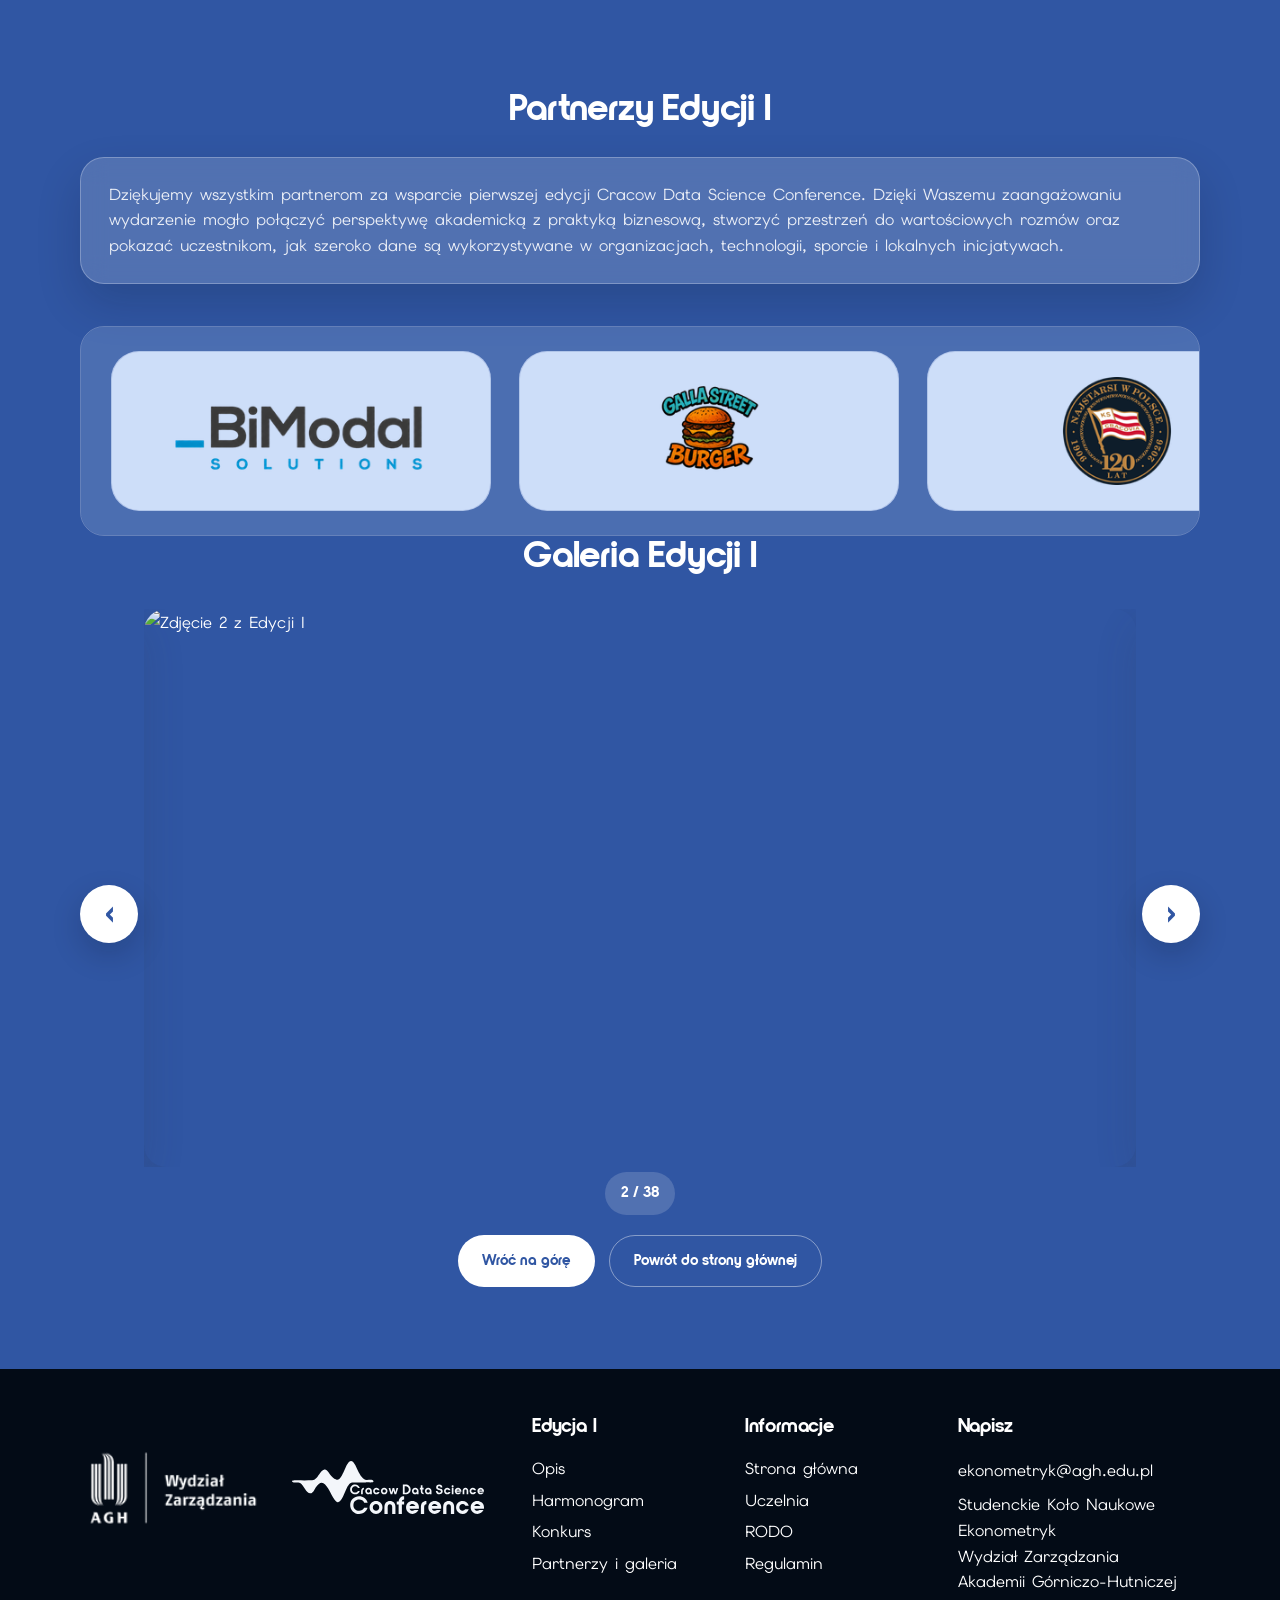
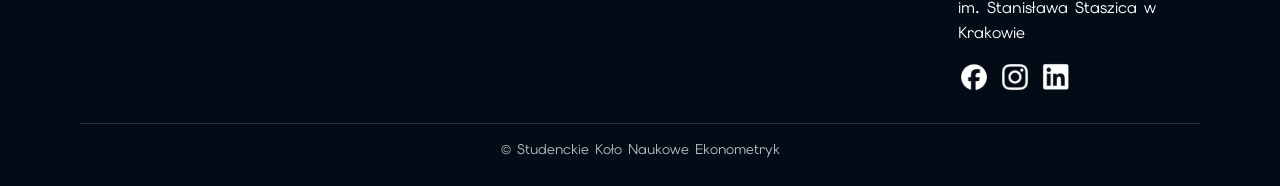
==== commit 2a17c211: "19 Aktualizacja najnowszej wersji strony" ====
--- a/docs/Edycja-I.html
+++ b/docs/Edycja-I.html
@@ -4,68 +4,93 @@
 <head>
 <meta charset="utf-8"/>
 <meta content="Dawid Cioch" name="author"/>
-<meta content="Podsumowanie I edycji Cracow Data Science Conference: opis wydarzenia, organizatorzy, harmonogram, konkurs, partnerzy i galeria zdjęć." name="description"/>
+<meta content="Podsumowanie I edycji Cracow Data Science Conference - opis wydarzenia, harmonogram, partnerzy i galeria zdjęć." name="description"/>
 <meta content="width=device-width, initial-scale=1.0" name="viewport"/>
 <title>Edycja I | Cracow Data Science Conference 2026</title>
 <link href="pics/icon/favicon.png" rel="icon" type="image/png"/>
 <link href="pics/icon/favicon.png" rel="apple-touch-icon"/>
 <link href="css/style.css" rel="stylesheet"/>
+<style>
+/* Edycja I: zdjęcia organizatorów i zwycięzców konkursu */
+@media (min-width: 1101px) {
+    .edition-one-page .organizer-grid-v5 {
+        grid-template-columns: repeat(4, minmax(0, 1fr)) !important;
+    }
+}
+
+@media (min-width: 761px) and (max-width: 1100px) {
+    .edition-one-page .organizer-grid-v5 {
+        grid-template-columns: repeat(2, minmax(0, 1fr)) !important;
+    }
+}
+
+@media (max-width: 760px) {
+    .edition-one-page .organizer-grid-v5 {
+        grid-template-columns: 1fr !important;
+    }
+}
+
+.edition-one-page img.organizer-photo-v5,
+.edition-one-page img.winner-photo-placeholder {
+    display: block;
+    object-fit: cover;
+    object-position: center;
+}
+</style>
 </head>
 <body class="edition-one-page">
+<!-- CDSC_EDITION_V3_CUSTOM -->
 <nav class="navbar edition-navbar">
 <div class="nav-content edition-nav-content">
-<a aria-label="Cracow Data Science Conference" class="logo" href="index.html#start">
+<a aria-label="Cracow Data Science Conference" class="logo" href="index.html">
 <img alt="Sygnet Cracow Data Science Conference" class="logo-image" src="pics/logo/sygnet.png"/>
 </a>
 <div aria-label="Aktualna podstrona" class="edition-nav-label">Edycja I</div>
 <button aria-label="Otwórz menu" class="hamburger" id="hamburger" type="button">☰</button>
-<ul class="nav-links edition-nav-links" id="nav-links">
-<li><a class="active" href="#opis">Opis</a></li><li><a href="#organizatorzy">Organizatorzy</a></li>
-<li><a href="#harmonogram">Harmonogram</a></li>
-<li><a href="#konkurs">Konkurs</a></li>
-<li><a href="#sponsorzy">Partnerzy</a></li>
-<li><a href="#zdjecia">Zdjęcia</a></li>
-<li><a class="edition-return-link" href="index.html#start">← Powrót</a></li>
+<ul class="nav-links edition-nav-links" id="nav-links"><li class="nav-dropdown">
+<button aria-expanded="false" aria-haspopup="true" class="nav-dropdown-trigger" type="button">Edycje</button>
+<ul aria-label="Lista edycji" class="nav-dropdown-menu">
+<li><a href="Edycja-I.html">Edycja I</a></li>
 </ul>
+</li>
+<li><a href="zapisy.html">Zapisz się</a></li>
+<li><a href="kontakt.html">Kontakt</a></li>
+<li><a href="logo.html">Logo</a></li></ul>
 </div>
 </nav>
 <main>
-<section class="page-section blue-section edition-hero-section event-hero-v2 event-hero-v5" id="opis">
+<section class="page-section white-section edition-hero-section event-hero-v2 event-hero-v5 edition-description-organizers-section" id="opis">
 <div class="wave-animation-background"><div class="wave-animation" data-animation-path="animation/Wave Animation.json"></div></div>
 <div class="page-inner event-hero-inner">
 <div class="event-hero-copy">
 <h1 class="edition-main-title">Edycja I</h1>
-<article class="event-description-box"><p>I edycja Cracow Data Science Conference odbyła się 28 kwietnia 2026 roku na Wydziale Zarządzania AGH w Krakowie. Spotkaliśmy się w gronie studentów, doktorantów, absolwentów, ekspertów i partnerów, żeby porozmawiać o analizie danych, ekonometrii, sztucznej inteligencji oraz praktycznym wykorzystaniu metod ilościowych.</p><p>Program połączył referaty naukowe, wystąpienia partnerów i czas na rozmowy po prelekcjach. Dla nas była to pierwsza próba zbudowania wydarzenia, które łączy akademicką ciekawość z praktyką i rozwija społeczność skupioną wokół Ekonometryka AGH.</p><div class="event-info-table"><div><span>Data</span><strong>28 kwietnia 2026 roku</strong></div><div><span>Miejsce</span><strong>Wydział Zarządzania AGH w Krakowie</strong></div><div><span>Format</span><strong>studencka konferencja naukowa o data science</strong></div></div></article>
-</div>
-</div>
-</section>
-<section class="page-section white-section organizers-section-v5" id="organizatorzy">
-<div class="wave-animation-background wave-animation-background-light"><div class="wave-animation" data-animation-path="animation/Wave Animation.json"></div></div>
-<div class="page-inner organizers-inner-v5">
+<article class="event-description-box"><p>I edycja Cracow Data Science Conference odbyła się 28 kwietnia 2026 roku na Wydziale Zarządzania AGH w Krakowie. Wydarzenie zgromadziło studentów, doktorantów, absolwentów, ekspertów oraz partnerów zainteresowanych analizą danych, ekonometrią, sztuczną inteligencją i praktycznym wykorzystaniem metod ilościowych.</p><p>Program łączył część naukową, wystąpienia partnerów oraz przestrzeń do rozmowy o tym, jak dane wspierają decyzje w nauce, biznesie, technologii i organizacjach. Pierwsza edycja była punktem wyjścia do budowania cyklicznej konferencji rozwijanej przez społeczność Ekonometryk AGH.</p><div class="event-info-grid"><div><span>Kiedy</span><strong>28 kwietnia 2026 roku</strong></div><div><span>Gdzie</span><strong>Wydział Zarządzania AGH w Krakowie</strong></div><div><span>Charakter</span><strong>konferencja naukowa poświęcona data science</strong></div></div></article>
+</div>
+<div class="page-inner organizers-inner-v5 event-organizers-combined" id="organizatorzy">
 <header class="edition-section-heading-centered organizers-heading-v5">
 <h2>Organizatorzy Edycji I</h2>
-<p>Konferencję przygotowaliśmy jako zespół Ekonometryka AGH. Każda osoba wniosła coś swojego: od kontaktu z prelegentami i partnerami, przez social media i zdjęcia, po stronę internetową, identyfikację wizualną oraz sprawy techniczne.</p>
+<p>Za przygotowanie wydarzenia odpowiadał zespół organizacyjny Ekonometryk AGH. Poniżej znajdują się zdjęcia i krótkie opisy osób zaangażowanych w realizację konferencji.</p>
 </header>
 <div class="organizer-grid organizer-grid-v5">
-<article class="organizer-card organizer-card-v5"><button aria-expanded="false" aria-label="Pokaż opis: Weronika Zacłona" class="organizer-photo-button" type="button"><img alt="Weronika Zacłona" class="organizer-photo organizer-photo-v5" decoding="async" loading="lazy" src="I_edycja/organizatorzy/Weronika.png"/></button><h3>Weronika Zacłona</h3><p class="organizer-description">Koordynowała I edycję konferencji, prowadziła kontakt naukowy i dbała o współpracę z partnerami wydarzenia.</p></article>
-<article class="organizer-card organizer-card-v5"><button aria-expanded="false" aria-label="Pokaż opis: Mikołaj Szmid" class="organizer-photo-button" type="button"><img alt="Mikołaj Szmid" class="organizer-photo organizer-photo-v5" decoding="async" loading="lazy" src="I_edycja/organizatorzy/Mikolaj.png"/></button><h3>Mikołaj Szmid</h3><p class="organizer-description">Przygotowywał materiały graficzne, koordynował social media i odpowiadał za dokumentację fotograficzną konferencji.</p></article>
-<article class="organizer-card organizer-card-v5"><button aria-expanded="false" aria-label="Pokaż opis: Szymon Szumański" class="organizer-photo-button" type="button"><img alt="Szymon Szumański" class="organizer-photo organizer-photo-v5" decoding="async" loading="lazy" src="I_edycja/organizatorzy/Szymon.png"/></button><h3>Szymon Szumański</h3><p class="organizer-description">Czuwał nad stroną techniczną wydarzenia, sprawami wewnętrznymi oraz dokumentacją organizacyjną.</p></article>
-<article class="organizer-card organizer-card-v5"><button aria-expanded="false" aria-label="Pokaż opis: Dawid Cioch" class="organizer-photo-button" type="button"><img alt="Dawid Cioch" class="organizer-photo organizer-photo-v5" decoding="async" loading="lazy" src="I_edycja/organizatorzy/Dawid.png"/></button><h3>Dawid Cioch</h3><p class="organizer-description">Stworzył logo konferencji i stronę internetową, a także wspierał zespół w przygotowaniu części merytorycznej.</p></article>
-</div>
-</div>
+<article class="organizer-card organizer-card-v5"><button aria-expanded="false" aria-label="Pokaż opis: Weronika Zacłona" class="organizer-photo-button" type="button"><img alt="Weronika Zacłona" class="organizer-photo organizer-photo-v5" decoding="async" loading="lazy" src="I_edycja/organizatorzy/Weronika.png"/></button><h3><span class="organizer-name-text"><span class="organizer-name-first">Weronika</span><span class="organizer-name-last">Zacłona</span></span><span aria-hidden="true" class="organizer-toggle-icons"><img alt="" class="organizer-toggle-icon organizer-toggle-icon-expand" loading="lazy" src="pics/icon/expand.png"/><img alt="" class="organizer-toggle-icon organizer-toggle-icon-roll" loading="lazy" src="pics/icon/roll.png"/></span></h3><p class="organizer-description">Koordynowała I edycję konferencji, prowadziła kontakt naukowy i dbała o współpracę z partnerami wydarzenia.</p></article>
+<article class="organizer-card organizer-card-v5"><button aria-expanded="false" aria-label="Pokaż opis: Mikołaj Szmid" class="organizer-photo-button" type="button"><img alt="Mikołaj Szmid" class="organizer-photo organizer-photo-v5" decoding="async" loading="lazy" src="I_edycja/organizatorzy/Mikolaj.png"/></button><h3><span class="organizer-name-text"><span class="organizer-name-first">Mikołaj</span><span class="organizer-name-last">Szmid</span></span><span aria-hidden="true" class="organizer-toggle-icons"><img alt="" class="organizer-toggle-icon organizer-toggle-icon-expand" loading="lazy" src="pics/icon/expand.png"/><img alt="" class="organizer-toggle-icon organizer-toggle-icon-roll" loading="lazy" src="pics/icon/roll.png"/></span></h3><p class="organizer-description">Przygotowywał materiały graficzne, koordynował social media i odpowiadał za dokumentację fotograficzną konferencji.</p></article>
+<article class="organizer-card organizer-card-v5"><button aria-expanded="false" aria-label="Pokaż opis: Szymon Szumański" class="organizer-photo-button" type="button"><img alt="Szymon Szumański" class="organizer-photo organizer-photo-v5" decoding="async" loading="lazy" src="I_edycja/organizatorzy/Szymon.png"/></button><h3><span class="organizer-name-text"><span class="organizer-name-first">Szymon</span><span class="organizer-name-last">Szumański</span></span><span aria-hidden="true" class="organizer-toggle-icons"><img alt="" class="organizer-toggle-icon organizer-toggle-icon-expand" loading="lazy" src="pics/icon/expand.png"/><img alt="" class="organizer-toggle-icon organizer-toggle-icon-roll" loading="lazy" src="pics/icon/roll.png"/></span></h3><p class="organizer-description">Czuwał nad stroną techniczną wydarzenia, sprawami wewnętrznymi oraz dokumentacją organizacyjną.</p></article>
+<article class="organizer-card organizer-card-v5"><button aria-expanded="false" aria-label="Pokaż opis: Dawid Cioch" class="organizer-photo-button" type="button"><img alt="Dawid Cioch" class="organizer-photo organizer-photo-v5" decoding="async" loading="lazy" src="I_edycja/organizatorzy/Dawid.png"/></button><h3><span class="organizer-name-text"><span class="organizer-name-first">Dawid</span><span class="organizer-name-last">Cioch</span></span><span aria-hidden="true" class="organizer-toggle-icons"><img alt="" class="organizer-toggle-icon organizer-toggle-icon-expand" loading="lazy" src="pics/icon/expand.png"/><img alt="" class="organizer-toggle-icon organizer-toggle-icon-roll" loading="lazy" src="pics/icon/roll.png"/></span></h3><p class="organizer-description">Stworzył logo konferencji i stronę internetową, a także wspierał zespół w przygotowaniu części merytorycznej.</p></article>
+</div>
+</div></div>
 </section>
 <section class="page-section blue-section edition-schedule-section schedule-section-v2" id="harmonogram">
 <div class="wave-animation-background"><div class="wave-animation" data-animation-path="animation/Wave Animation.json"></div></div>
 <div class="page-inner">
 <div class="section-header schedule-title-only"><h2>Harmonogram Edycji I</h2></div>
 <div aria-label="Harmonogram Edycji I" class="schedule-outer-timeline">
-<article class="schedule-outer-item is-science"><div class="outer-time">09:30</div><div class="outer-axis"><span></span></div><div class="outer-card schedule-static-card"><h3>Otwarcie konferencji</h3><p>Krótkie powitanie uczestników i wprowadzenie do planu dnia.</p></div></article>
+<article class="schedule-outer-item is-science"><div class="outer-time">09:30</div><div class="outer-axis"><span></span></div><div class="outer-card schedule-static-card"><h3>Otwarcie konferencji</h3><p>Powitanie uczestników i rozpoczęcie wydarzenia.</p></div></article>
 <article class="schedule-outer-item is-science"><div class="outer-time">09:45 - 11:00</div><div class="outer-axis"><span></span></div><details class="outer-card schedule-panel" open=""><summary><h3>Finanse ilościowe i analityka rynku kapitałowego</h3><span class="schedule-open-indicator">+</span></summary><div class="schedule-talk-table"><div class="schedule-table-head"><span>Godzina</span><span>Prelegent</span><span>Tytuł</span></div><div class="schedule-row"><time>09:45 - 10:00</time><strong>Adam Litewka</strong><p>Modelowanie wag portfela inwestycyjnego ze spółek indeksu WIG20 z wykorzystaniem rozszerzonego modelu Blacka-Littermana, sieci LSTM oraz Vine Copula</p></div><div class="schedule-row"><time>10:00 - 10:15</time><strong>Szymon Kot</strong><p>Weryfikacja zyskowności algorytmów predykcyjnych w warunkach ograniczonej płynności rynkowej</p></div><div class="schedule-row"><time>10:15 - 10:30</time><strong>Daniel Kłodowski</strong><p>Analiza zależności między wskaźnikami finansowymi a stopami zwrotu akcji z wykorzystaniem regresji Fama-MacBeth</p></div><div class="schedule-row"><time>10:30 - 10:45</time><strong>Aleksander Budzanowski</strong><p>Adaptacyjne modelowanie zmienności: wykorzystanie modeli HMM-GARCH do identyfikacji reżimów rynkowych i ochrony kapitału</p></div><div class="schedule-row"><time>10:45 - 11:00</time><strong>Magdalena Tataj</strong><p>Architektura i implementacja sieci neuronowej do klasyfikacji spółek indeksu NASDAQ</p></div></div></details></article>
 <article class="schedule-outer-item is-science"><div class="outer-time">11:15 - 12:45</div><div class="outer-axis"><span></span></div><details class="outer-card schedule-panel" open=""><summary><h3>Modelowanie predykcyjne i analizy rynkowe</h3><span class="schedule-open-indicator">+</span></summary><div class="schedule-talk-table"><div class="schedule-table-head"><span>Godzina</span><span>Prelegent</span><span>Tytuł</span></div><div class="schedule-row"><time>11:15 - 11:30</time><strong>Piotr Otręba</strong><p>Odlotowe Data Science: Jak uczenie maszynowe pomaga zrozumieć determinanty ceny biletu lotniczego?</p></div><div class="schedule-row"><time>11:30 - 11:45</time><strong>Daniel Ćwiękała</strong><p>Modelowanie i predykcja cen nieruchomości mieszkaniowych w wybranych polskich miastach</p></div><div class="schedule-row"><time>11:45 - 12:00</time><strong>Wojciech Kantor, Katarzyna Wróbel</strong><p>Gdzie do kina? Analiza przestrzenna potencjału rynku kinowego w Krakowie z wykorzystaniem modelu Huffa</p></div><div class="schedule-row is-company"><time>12:00 - 12:45</time><strong>Prelekcja Lingaro — Konrad Łyda</strong><p>Dobry model to za mało! Jak MLOps zamienia eksperymenty w produkty</p></div></div></details></article>
-<article class="schedule-outer-item is-break"><div class="outer-time">12:45 - 13:15</div><div class="outer-axis"><span></span></div><div class="outer-card schedule-static-card"><h3>Przerwa kawowa</h3><p>Moment na kawę, rozmowy i złapanie oddechu między blokami wystąpień.</p></div></article>
+<article class="schedule-outer-item is-break"><div class="outer-time">12:45 - 13:15</div><div class="outer-axis"><span></span></div><div class="outer-card schedule-static-card"><h3>Przerwa kawowa</h3><p>Czas na rozmowy, odpoczynek i networking.</p></div></article>
 <article class="schedule-outer-item is-science"><div class="outer-time">13:15 - 15:45</div><div class="outer-axis"><span></span></div><details class="outer-card schedule-panel" open=""><summary><h3>Sztuczna inteligencja, interpretowalność i ocena modeli</h3><span class="schedule-open-indicator">+</span></summary><div class="schedule-talk-table"><div class="schedule-table-head"><span>Godzina</span><span>Prelegent</span><span>Tytuł</span></div><div class="schedule-row"><time>13:15 - 13:30</time><strong>Jan Kawalerski, Adam Łukasik</strong><p>Parametryzacja estetyki: autorskie MLP vs. konwencjonalne frameworki</p></div><div class="schedule-row"><time>13:30 - 13:45</time><strong>Jan Radzik</strong><p>Starcie Tytanów 2026: wielowymiarowa analiza sprawności GPT-5, Claude 4 i Gemini 2.0 Ultra</p></div><div class="schedule-row"><time>13:45 - 14:00</time><strong>Mikołaj Gwóźdź</strong><p>Architektura Swarm-WBE w Analizie Danych</p></div><div class="schedule-row"><time>14:00 - 14:15</time><strong>Jakub Pączek</strong><p>Analiza interpretowalności modeli scoringu kredytowego z wykorzystaniem SHAP i LIME</p></div><div class="schedule-row is-company"><time>14:15 - 15:00</time><strong>Prelekcja BiModal Solutions — Kinga Kempa, Magdalena Fołtyn</strong><p>Statystyka, algorytmy i fabryka - jak dane wspierają decyzje produkcyjne</p></div><div class="schedule-row is-company"><time>15:00 - 15:45</time><strong>Prelekcja Cracovii — Michał Bartosz, Bartłomiej Fryc</strong><p>Football Analytics w praktyce — warsztat analityka klubowego</p></div></div></details></article>
-<article class="schedule-outer-item is-break"><div class="outer-time">15:45 - 16:15</div><div class="outer-axis"><span></span></div><div class="outer-card schedule-static-card"><h3>Przerwa kawowa i ocena referatów</h3><p>Czas na ocenę referatów, podsumowanie wystąpień i rozmowy po części merytorycznej.</p></div></article>
-<article class="schedule-outer-item is-closing"><div class="outer-time">16:15 - 16:45</div><div class="outer-axis"><span></span></div><div class="outer-card schedule-static-card"><h3>Zakończenie konferencji</h3><p>Ogłoszenie wyników konkursu, podziękowania i wspólne zamknięcie pierwszej edycji.</p></div></article>
+<article class="schedule-outer-item is-break"><div class="outer-time">15:45 - 16:15</div><div class="outer-axis"><span></span></div><div class="outer-card schedule-static-card"><h3>Przerwa kawowa i ocena referatów</h3><p>Czas na głosowanie, podsumowanie referatów i rozmowy po wystąpieniach.</p></div></article>
+<article class="schedule-outer-item is-closing"><div class="outer-time">16:15 - 16:45</div><div class="outer-axis"><span></span></div><div class="outer-card schedule-static-card"><h3>Zakończenie konferencji</h3><p>Ogłoszenie wyników, podziękowania i zamknięcie Edycji I.</p></div></article>
 </div>
 </div>
 </section>
@@ -74,39 +99,36 @@
 <div class="page-inner winners-inner">
 <header class="edition-section-heading-centered">
 <h2>Zwycięzcy konkursu referatów</h2>
-<p>Po prezentacjach wyróżniliśmy referaty, które szczególnie zapadły w pamięć podczas I edycji konferencji.</p>
+<p>Najwyżej ocenione wystąpienia Edycji I zostały wyróżnione w konkursie referatów.</p>
 </header>
 <div class="winners-vertical-list winners-sequence">
 <article class="winner-item">
 <img alt="Szymon Kot" class="winner-photo-placeholder" decoding="async" loading="lazy" src="I_edycja/konkurs/SzymonI.png"/>
-<div class="winner-medal">I</div>
 <div class="winner-content">
-<h3>Szymon Kot</h3>
+<div class="winner-title-line"><span class="winner-place-box">I miejsce</span><h3>Szymon Kot</h3></div>
 <p>Weryfikacja zyskowności algorytmów predykcyjnych w warunkach ograniczonej płynności rynkowej.</p>
 </div>
 </article>
 <article class="winner-item">
 <img alt="Piotr Otręba" class="winner-photo-placeholder" decoding="async" loading="lazy" src="I_edycja/konkurs/PiotrII.png"/>
-<div class="winner-medal">II</div>
 <div class="winner-content">
-<h3>Piotr Otręba</h3>
+<div class="winner-title-line"><span class="winner-place-box">II miejsce</span><h3>Piotr Otręba</h3></div>
 <p>Odlotowe Data Science: Jak uczenie maszynowe pomaga zrozumieć determinanty ceny biletu lotniczego?</p>
 </div>
 </article>
 <article class="winner-item">
 <img alt="Aleksander Budzanowski" class="winner-photo-placeholder" decoding="async" loading="lazy" src="I_edycja/konkurs/AleksanderIII.png"/>
-<div class="winner-medal">III</div>
 <div class="winner-content">
-<h3>Aleksander Budzanowski</h3>
+<div class="winner-title-line"><span class="winner-place-box">III miejsce</span><h3>Aleksander Budzanowski</h3></div>
 <p>Adaptacyjne modelowanie zmienności: wykorzystanie modeli HMM-GARCH do identyfikacji reżimów rynkowych i ochrony kapitału.</p>
 </div>
 </article>
 </div>
 </div>
 </section>
-<section class="page-section blue-section edition-sponsors-section sponsors-section-v2 sponsors-section-v5" id="sponsorzy">
+<section class="page-section blue-section edition-sponsors-section sponsors-section-v2 sponsors-section-v5 edition-partners-gallery-section edition-gallery-section gallery-section-v2 gallery-section-v5" id="sponsorzy">
 <div class="wave-animation-background"><div class="wave-animation" data-animation-path="animation/Wave Animation.json"></div></div>
-<div class="page-inner"><header class="edition-section-heading-centered sponsors-heading-v2"><h2>Partnerzy Edycji I</h2><div class="sponsor-thanks-box sponsor-thanks-box-v5"><p>Dziękujemy partnerom, którzy wsparli pierwszą edycję Cracow Data Science Conference. Dzięki Wam mogliśmy połączyć akademicką perspektywę z praktyką biznesową, stworzyć miejsce do rozmów i pokazać, że dane mają znaczenie w technologii, produkcji, sporcie, lokalnych inicjatywach oraz codziennych decyzjach organizacji.</p></div></header><div aria-label="Logotypy partnerów Edycji I" class="edition-logo-marquee edition-logo-marquee-v5"><div class="edition-logo-track">
+<div class="page-inner"><header class="edition-section-heading-centered sponsors-heading-v2"><h2>Partnerzy Edycji I</h2><div class="sponsor-thanks-box sponsor-thanks-box-v5"><p>Dziękujemy wszystkim partnerom za wsparcie pierwszej edycji Cracow Data Science Conference. Dzięki Waszemu zaangażowaniu wydarzenie mogło połączyć perspektywę akademicką z praktyką biznesową, stworzyć przestrzeń do wartościowych rozmów oraz pokazać uczestnikom, jak szeroko dane są wykorzystywane w organizacjach, technologii, sporcie i lokalnych inicjatywach.</p></div></header><div aria-label="Logotypy partnerów Edycji I" class="edition-logo-marquee edition-logo-marquee-v5"><div class="edition-logo-track">
 <div class="edition-logo-tile">
 <img alt="Bimodal Solutions" decoding="async" loading="lazy" src="I_edycja/loga_sponsorw_I_edycja/Bimodal.png"/>
 </div>
@@ -161,11 +183,7 @@
 <div class="edition-logo-tile">
 <img alt="Next Generation Performance" decoding="async" loading="lazy" src="I_edycja/loga_sponsorw_I_edycja/next_generation_performance.png"/>
 </div>
-</div></div></div>
-</section>
-<section class="page-section white-section edition-gallery-section gallery-section-v2 gallery-section-v5" id="zdjecia">
-<div class="wave-animation-background"><div class="wave-animation" data-animation-path="animation/Wave Animation.json"></div></div>
-<div class="page-inner"><div class="section-header"><h2>Galeria Edycji I</h2><p>Kilka kadrów z pierwszej edycji: prelekcje, rozmowy i momenty, które najlepiej oddają atmosferę wydarzenia.</p></div><div aria-label="Galeria zdjęć z Edycji I" class="edition-gallery-carousel js-edition-gallery" tabindex="0"><button aria-label="Poprzednie zdjęcie" class="edition-gallery-arrow edition-gallery-prev" type="button">‹</button><div class="edition-gallery-viewport"><div class="edition-gallery-track">
+</div></div><div class="page-inner gallery-combined-block" id="zdjecia"><div class="section-header"><h2>Galeria Edycji I</h2></div><div aria-label="Galeria zdjęć z Edycji I" class="edition-gallery-carousel js-edition-gallery" tabindex="0"><button aria-label="Poprzednie zdjęcie" class="edition-gallery-arrow edition-gallery-prev" type="button">‹</button><div class="edition-gallery-viewport"><div class="edition-gallery-track">
 <figure aria-label="Zdjęcie 1 z 38" class="edition-gallery-slide">
 <img alt="Zdjęcie 1 z Edycji I" decoding="async" loading="eager" src="I_edycja/I-edycja-zdj/_DSC5010.JPG"/>
 </figure>
@@ -280,13 +298,12 @@
 <figure aria-label="Zdjęcie 38 z 38" class="edition-gallery-slide">
 <img alt="Zdjęcie 38 z Edycji I" decoding="async" loading="lazy" src="I_edycja/I-edycja-zdj/_DSC5546.JPG"/>
 </figure>
-</div></div><button aria-label="Następne zdjęcie" class="edition-gallery-arrow edition-gallery-next" type="button">›</button><div aria-live="polite" class="edition-gallery-counter"><span class="edition-gallery-current">1</span> / <span class="edition-gallery-total">38</span></div></div><div class="edition-bottom-actions"><a class="button button-primary" href="#opis">Wróć na górę</a><a class="button edition-button-secondary" href="index.html#start">Powrót do strony głównej</a></div></div>
+</div></div><button aria-label="Następne zdjęcie" class="edition-gallery-arrow edition-gallery-next" type="button">›</button><div aria-live="polite" class="edition-gallery-counter"><span class="edition-gallery-current">1</span> / <span class="edition-gallery-total">38</span></div></div><div class="edition-bottom-actions"><a class="button button-primary" href="#opis">Wróć na górę</a><a class="button edition-button-secondary" href="index.html#start">Powrót do strony głównej</a></div></div></div>
 </section>
 </main>
 <footer class="site-footer" id="stopka">
-<div class="footer-inner"><div class="footer-logo-column"><a aria-label="Wydział Zarządzania AGH" class="footer-logo-link" href="https://www.zarz.agh.edu.pl/" rel="noopener noreferrer" target="_blank"><img alt="Wydział Zarządzania AGH" class="footer-logo" src="pics/logo/logo_agh.png"/></a><img alt="Cracow Data Science Conference" class="footer-logo" src="pics/logo/logo_offwhite.svg"/></div><div class="footer-column"><h3>Edycja I</h3><a href="#opis">Opis</a><a href="#harmonogram">Harmonogram</a><a href="#konkurs">Konkurs</a><a href="#sponsorzy">Partnerzy</a><a href="#zdjecia">Zdjęcia</a></div><div class="footer-column"><h3>Informacje</h3><a href="index.html#start">Strona główna</a><a href="https://www.agh.edu.pl/" rel="noopener noreferrer" target="_blank">Uczelnia</a><a href="https://bezpieczenstwo.agh.edu.pl/ochrona-danych-osobowych/informacja-ogolna" rel="noopener noreferrer" target="_blank">RODO</a><a href="./regulamin.html">Regulamin</a>
-<a href="logo.html">Logo</a></div><div class="footer-column footer-contact"><h3>Napisz</h3><p><a href="mailto:ekonometryk@agh.edu.pl">ekonometryk@agh.edu.pl</a></p><p>Studenckie Koło Naukowe Ekonometryk<br/>Wydział Zarządzania<br/>Akademii Górniczo-Hutniczej<br/>im. Stanisława Staszica w Krakowie</p><div class="footer-socials"><a aria-label="Facebook" href="https://www.facebook.com/profile.php?id=61557075944681" rel="noopener noreferrer" target="_blank"><img alt="Facebook" src="pics/icon/fb.png"/></a><a aria-label="Instagram" href="https://www.instagram.com/ekonometryk_agh?fbclid=IwY2xjawSiswRleHRuA2FlbQIxMABicmlkETFUZzhMblF2QXdvUVczaGFhc3J0YwZhcHBfaWQQMjIyMDM5MTc4ODIwMDg5MgABHrniNC8DTmo0bu0MvKlg5mbX4xVZKNb9hsmvAL92SLZ5yBSHJRsfCv3_WDD8_aem_ZmFrZWR1bW15MTZieXRlcw" rel="noopener noreferrer" target="_blank"><img alt="Instagram" src="pics/icon/insta.png"/></a><a aria-label="LinkedIn" href="https://www.linkedin.com/company/18393022/admin/dashboard/" rel="noopener noreferrer" target="_blank"><img alt="LinkedIn" src="pics/icon/linkedin.png"/></a></div></div></div><div class="footer-bottom"><span>© Studenckie Koło Naukowe Ekonometryk</span></div>
+<div class="footer-inner"><div class="footer-logo-column"><a aria-label="Wydział Zarządzania AGH" class="footer-logo-link" href="https://www.zarz.agh.edu.pl/" rel="noopener noreferrer" target="_blank"><img alt="Wydział Zarządzania AGH" class="footer-logo" src="pics/logo/logo_agh.png"/></a><img alt="Cracow Data Science Conference" class="footer-logo" src="pics/logo/logo_offwhite.svg"/></div><div class="footer-column"><h3>Edycja I</h3><a href="#opis">Opis</a><a href="#harmonogram">Harmonogram</a><a href="#konkurs">Konkurs</a><a href="#sponsorzy">Partnerzy i galeria</a></div><div class="footer-column"><h3>Informacje</h3><a href="index.html#start">Strona główna</a><a href="https://www.agh.edu.pl/" rel="noopener noreferrer" target="_blank">Uczelnia</a><a href="https://bezpieczenstwo.agh.edu.pl/ochrona-danych-osobowych/informacja-ogolna" rel="noopener noreferrer" target="_blank">RODO</a><a href="./regulamin.html">Regulamin</a></div><div class="footer-column footer-contact"><h3>Napisz</h3><p><a href="mailto:ekonometryk@agh.edu.pl">ekonometryk@agh.edu.pl</a></p><p>Studenckie Koło Naukowe Ekonometryk<br/>Wydział Zarządzania<br/>Akademii Górniczo-Hutniczej<br/>im. Stanisława Staszica w Krakowie</p><div class="footer-socials"><a aria-label="Facebook" href="https://www.facebook.com/profile.php?id=61557075944681" rel="noopener noreferrer" target="_blank"><img alt="Facebook" src="pics/icon/fb.png"/></a><a aria-label="Instagram" href="https://www.instagram.com/ekonometryk_agh?fbclid=IwY2xjawSiswRleHRuA2FlbQIxMABicmlkETFUZzhMblF2QXdvUVczaGFhc3J0YwZhcHBfaWQQMjIyMDM5MTc4ODIwMDg5MgABHrniNC8DTmo0bu0MvKlg5mbX4xVZKNb9hsmvAL92SLZ5yBSHJRsfCv3_WDD8_aem_ZmFrZWR1bW15MTZieXRlcw" rel="noopener noreferrer" target="_blank"><img alt="Instagram" src="pics/icon/insta.png"/></a><a aria-label="LinkedIn" href="https://www.linkedin.com/company/18393022/admin/dashboard/" rel="noopener noreferrer" target="_blank"><img alt="LinkedIn" src="pics/icon/linkedin.png"/></a></div></div></div><div class="footer-bottom"><span>© Studenckie Koło Naukowe Ekonometryk</span></div>
 </footer>
-<script src="js/app.js"></script>
+<script defer="" src="js/app.js"></script>
 </body>
 </html>
--- a/docs/css/style.css
+++ b/docs/css/style.css
@@ -1,4 +1,4 @@
-@import url('https://fonts.googleapis.com/css2?family=Elms+Sans:ital,wght@0,100..900;1,100..900&display=swap');
+@import url("https://fonts.googleapis.com/css2?family=Elms+Sans:ital,wght@0,100..900;1,100..900&display=swap");
 
 @font-face {
     font-family: "Nordeco";
@@ -31,7 +31,7 @@
 }
 
 html {
-    scroll-behavior: smooth;
+    scroll-behavior: auto;
     scroll-snap-type: none;
     scroll-padding-top: 0;
 }
@@ -198,13 +198,9 @@
 }
 
 .nav-links a:hover,
-.nav-links a:focus-visible,
 .nav-links a.active,
 .nav-dropdown-trigger:hover,
-.nav-dropdown-trigger:focus-visible,
-.nav-dropdown-trigger.active,
-.nav-dropdown:hover > .nav-dropdown-trigger,
-.nav-dropdown:focus-within > .nav-dropdown-trigger {
+.nav-dropdown:hover > .nav-dropdown-trigger {
     color: var(--white);
     background-color: var(--blue);
     border-color: var(--blue);
@@ -239,8 +235,7 @@
     transition: opacity 0.2s ease, visibility 0.2s ease, transform 0.2s ease;
 }
 
-.nav-dropdown:hover .nav-dropdown-menu,
-.nav-dropdown:focus-within .nav-dropdown-menu {
+.nav-dropdown:hover .nav-dropdown-menu {
     opacity: 1;
     visibility: visible;
     pointer-events: auto;
@@ -257,9 +252,7 @@
     white-space: nowrap;
 }
 
-.nav-dropdown-menu a:hover,
-.nav-dropdown-menu a:focus-visible,
-.nav-dropdown-menu a.active {
+.nav-dropdown-menu a:hover {
     color: var(--white);
     background-color: var(--blue);
     border-color: var(--blue);
@@ -312,12 +305,6 @@
     text-align: center;
 }
 
-.animated-background,
-.stats-background,
-.moving-grid,
-.floating-orb,
-.data-line,
-.stat-object,
 .wave-animation-background {
     display: none !important;
 }
@@ -352,13 +339,6 @@
     font-family: var(--body-font);
     font-size: clamp(18px, 2vw, 24px);
     line-height: 1.6;
-}
-
-.two-column {
-    display: grid;
-    grid-template-columns: 1.05fr 0.95fr;
-    gap: 70px;
-    align-items: center;
 }
 
 .eyebrow {
@@ -374,9 +354,6 @@
 
 h2,
 h3,
-.location-label,
-.agenda-time,
-.partner-card span,
 .button {
     font-family: var(--display-font);
     font-weight: 700;
@@ -395,224 +372,13 @@
     line-height: 1.15;
 }
 
-.text-column p,
-.section-header p,
-.topic-card p,
-.agenda-item p,
-.partner-card p,
-.location-card p,
 .mail-form label {
     font-family: var(--body-font);
-}
-
-.text-column p {
-    margin: 0 0 20px;
-    color: var(--muted);
-    font-size: 19px;
 }
 
 .section-header {
     max-width: 900px;
     margin-bottom: 42px;
-}
-
-.section-header p {
-    max-width: 760px;
-    color: rgba(255, 255, 255, 0.82);
-    font-size: 18px;
-}
-
-.white-section .section-header p {
-    color: var(--muted);
-}
-
-.section-watermark {
-    display: none !important;
-}
-
-.section-watermark img {
-    width: 100%;
-    height: auto;
-    display: block;
-}
-
-.section-logo-wrap {
-    margin-bottom: 26px;
-}
-
-.section-logo {
-    display: block;
-    width: min(360px, 100%);
-    max-height: 90px;
-    object-fit: contain;
-}
-
-.cards-grid,
-.partners-grid {
-    display: grid;
-    grid-template-columns: repeat(4, 1fr);
-    gap: 22px;
-}
-
-.topic-card,
-.partner-card {
-    min-height: 280px;
-    padding: 26px;
-    border-radius: 22px;
-    background-color: rgba(255, 255, 255, 0.12);
-    border: 1px solid rgba(255, 255, 255, 0.22);
-    transition: transform 0.2s ease, background-color 0.2s ease;
-    position: relative;
-    z-index: 5;
-}
-
-.topic-card:hover,
-.partner-card:hover {
-    transform: translateY(-6px);
-    background-color: rgba(255, 255, 255, 0.18);
-}
-
-.topic-card span,
-.partner-card span {
-    display: inline-flex;
-    margin-bottom: 26px;
-    color: var(--light);
-    font-family: var(--display-font);
-    font-size: 14px;
-    font-weight: 700;
-    letter-spacing: 0.08em;
-    text-transform: uppercase;
-}
-
-.topic-card p,
-.partner-card p {
-    margin: 0;
-    color: rgba(255, 255, 255, 0.78);
-}
-
-.partner-logo-card {
-    display: flex;
-    flex-direction: column;
-}
-
-.partner-logo {
-    display: block;
-    width: 100%;
-    max-height: 86px;
-    object-fit: contain;
-    margin: 10px 0 24px;
-}
-
-.agenda-list {
-    display: grid;
-    gap: 18px;
-    position: relative;
-    z-index: 5;
-}
-
-.agenda-item {
-    display: grid;
-    grid-template-columns: 140px 1fr;
-    gap: 28px;
-    align-items: start;
-    padding: 26px;
-    border-radius: 22px;
-    background-color: var(--light);
-    border: 1px solid var(--border);
-    box-shadow: 0 10px 28px rgba(47, 58, 74, 0.08);
-}
-
-.agenda-time {
-    color: var(--blue);
-    font-size: 34px;
-    line-height: 1;
-}
-
-.agenda-label {
-    margin: 0 0 6px;
-    color: var(--blue);
-    font-family: var(--display-font);
-    font-size: 13px;
-    font-weight: 700;
-    text-transform: uppercase;
-    letter-spacing: 0.1em;
-}
-
-.agenda-item p {
-    margin: 0;
-    color: var(--muted);
-}
-
-.location-card {
-    padding: 32px;
-    border-radius: 26px;
-    background-color: var(--light);
-    border: 1px solid var(--border);
-    box-shadow: var(--shadow);
-    position: relative;
-    z-index: 5;
-}
-
-.location-card h3 {
-    color: var(--blue);
-    font-size: 34px;
-}
-
-.location-card p {
-    color: var(--muted);
-}
-
-.location-label {
-    color: var(--blue);
-    text-transform: uppercase;
-    letter-spacing: 0.1em;
-}
-
-.edition-title {
-    margin: 0 0 18px;
-    color: var(--blue);
-    font-family: var(--display-font);
-    font-size: clamp(48px, 6vw, 84px);
-    line-height: 0.95;
-    letter-spacing: -2px;
-}
-
-.edition-content {
-    display: grid;
-    gap: 24px;
-}
-
-.edition-details {
-    display: grid;
-    gap: 16px;
-}
-
-.edition-detail {
-    padding: 22px;
-    border: 1px solid var(--border);
-    border-radius: 22px;
-    background-color: var(--light);
-    box-shadow: 0 10px 28px rgba(47, 58, 74, 0.08);
-}
-
-.edition-detail span {
-    display: inline-flex;
-    margin-bottom: 12px;
-    color: var(--blue);
-    font-family: var(--display-font);
-    font-size: 13px;
-    font-weight: 700;
-    letter-spacing: 0.1em;
-    text-transform: uppercase;
-}
-
-.edition-detail h3 {
-    color: var(--blue);
-}
-
-.edition-detail p {
-    margin: 0;
-    color: var(--muted);
 }
 
 .button {
@@ -985,16 +751,6 @@
         padding-bottom: 90px;
     }
 
-    .two-column {
-        grid-template-columns: 1fr;
-        gap: 42px;
-    }
-
-    .cards-grid,
-    .partners-grid {
-        grid-template-columns: repeat(2, 1fr);
-    }
-
     .hamburger {
         display: block;
     }
@@ -1029,12 +785,12 @@
     }
 
     .nav-links li,
-    .nav-dropdown {
+.nav-dropdown {
         width: 100%;
     }
 
     .nav-links a,
-    .nav-dropdown-trigger {
+.nav-dropdown-trigger {
         width: 100%;
     }
 
@@ -1056,9 +812,7 @@
         box-shadow: none;
     }
 
-    .nav-links.show .nav-dropdown-menu,
-    .nav-dropdown:hover .nav-dropdown-menu,
-    .nav-dropdown:focus-within .nav-dropdown-menu {
+    .nav-dropdown:hover .nav-dropdown-menu {
         display: grid;
         gap: 6px;
     }
@@ -1106,26 +860,13 @@
     }
 
     .hero-catchphrase,
-    .contact-page-lead {
+.contact-page-lead {
         font-size: 17px;
     }
 
     h2,
-    .contact-page-title {
+.contact-page-title {
         font-size: 38px;
-    }
-
-    .text-column p {
-        font-size: 17px;
-    }
-
-    .cards-grid,
-    .partners-grid {
-        grid-template-columns: 1fr;
-    }
-
-    .agenda-item {
-        grid-template-columns: 1fr;
     }
 
     .button {
@@ -1193,9 +934,6 @@
         opacity: 0.28;
     }
 }
-/* ==============================
-   Edycja I - one page summary
-   ============================== */
 
 .edition-one-page .navbar {
     width: min(1320px, calc(100vw - 48px));
@@ -1227,30 +965,8 @@
     margin-left: auto;
 }
 
-.edition-return-link {
-    color: var(--blue) !important;
-    border-color: rgba(48, 86, 163, 0.22) !important;
-}
-
-.edition-return-link:hover,
-.edition-return-link:focus-visible {
-    color: var(--white) !important;
-}
-
 .edition-hero-section {
     padding-top: 154px;
-}
-
-.edition-hero-grid {
-    display: grid;
-    grid-template-columns: minmax(0, 1.12fr) minmax(320px, 0.72fr);
-    gap: 56px;
-    align-items: center;
-}
-
-.edition-hero-copy {
-    position: relative;
-    z-index: 5;
 }
 
 .edition-main-title {
@@ -1263,15 +979,6 @@
     letter-spacing: -3px;
 }
 
-.edition-lead {
-    max-width: 850px;
-    margin: 30px 0 0;
-    color: rgba(255, 255, 255, 0.86);
-    font-size: clamp(18px, 2vw, 23px);
-    line-height: 1.62;
-}
-
-.edition-actions,
 .edition-bottom-actions {
     display: flex;
     flex-wrap: wrap;
@@ -1285,193 +992,12 @@
     border: 1px solid rgba(255, 255, 255, 0.42);
 }
 
-.edition-button-secondary:hover,
-.edition-button-secondary:focus-visible {
+.edition-button-secondary:hover {
     background-color: rgba(255, 255, 255, 0.12);
 }
 
-.edition-summary-card {
-    position: relative;
-    z-index: 5;
-    padding: 32px;
-    border: 1px solid rgba(255, 255, 255, 0.22);
-    border-radius: 30px;
-    background-color: rgba(255, 255, 255, 0.12);
-    box-shadow: 0 24px 60px rgba(3, 11, 22, 0.18);
-    backdrop-filter: blur(14px);
-}
-
-.edition-card-label {
-    margin: 0 0 24px;
-    color: rgba(255, 255, 255, 0.78);
-    font-family: var(--display-font);
-    font-size: 14px;
-    font-weight: 700;
-    text-transform: uppercase;
-    letter-spacing: 0.1em;
-}
-
-.edition-facts {
-    display: grid;
-    gap: 18px;
-    margin: 0;
-}
-
-.edition-facts div {
-    padding-bottom: 18px;
-    border-bottom: 1px solid rgba(255, 255, 255, 0.18);
-}
-
-.edition-facts div:last-child {
-    padding-bottom: 0;
-    border-bottom: none;
-}
-
-.edition-facts dt {
-    margin: 0 0 4px;
-    color: rgba(255, 255, 255, 0.64);
-    font-size: 14px;
-    text-transform: uppercase;
-    letter-spacing: 0.08em;
-}
-
-.edition-facts dd {
-    margin: 0;
-    color: var(--white);
-    font-family: var(--display-font);
-    font-size: 24px;
-    font-weight: 700;
-    line-height: 1.15;
-}
-
-.edition-overview-section,
 .edition-sponsors-section {
     align-items: center;
-}
-
-.edition-highlight-grid {
-    grid-template-columns: 1fr;
-}
-
-.edition-agenda-list {
-    max-width: 980px;
-}
-
-.edition-agenda-item {
-    background-color: rgba(255, 255, 255, 0.12);
-    border-color: rgba(255, 255, 255, 0.22);
-    box-shadow: 0 16px 34px rgba(3, 11, 22, 0.14);
-}
-
-.edition-agenda-item .agenda-time,
-.edition-agenda-item .agenda-label,
-.edition-agenda-item h3 {
-    color: var(--white);
-}
-
-.edition-agenda-item p {
-    color: rgba(255, 255, 255, 0.78);
-}
-
-.edition-light-header p {
-    color: var(--muted);
-}
-
-.edition-sponsors-grid {
-    display: grid;
-    grid-template-columns: repeat(4, minmax(0, 1fr));
-    gap: 22px;
-    position: relative;
-    z-index: 5;
-}
-
-.edition-sponsor-card {
-    min-height: 260px;
-    padding: 28px;
-    border-radius: 24px;
-    background-color: var(--light);
-    border: 1px solid var(--border);
-    box-shadow: 0 10px 28px rgba(47, 58, 74, 0.08);
-    display: flex;
-    flex-direction: column;
-    justify-content: space-between;
-    transition: transform 0.2s ease, box-shadow 0.2s ease;
-}
-
-.edition-sponsor-card:hover {
-    transform: translateY(-6px);
-    box-shadow: var(--shadow);
-}
-
-.edition-sponsor-card span {
-    color: var(--blue);
-    font-family: var(--display-font);
-    font-size: 14px;
-    font-weight: 700;
-    text-transform: uppercase;
-    letter-spacing: 0.08em;
-}
-
-.edition-sponsor-card h3 {
-    margin-top: auto;
-    color: var(--blue);
-}
-
-.edition-sponsor-card p {
-    margin: 0;
-    color: var(--muted);
-}
-
-.edition-sponsor-card-main {
-    background-color: var(--blue);
-    color: var(--white);
-}
-
-.edition-sponsor-card-main span,
-.edition-sponsor-card-main h3,
-.edition-sponsor-card-main p {
-    color: var(--white);
-}
-
-.edition-gallery-grid {
-    display: grid;
-    grid-template-columns: repeat(3, minmax(0, 1fr));
-    gap: 22px;
-    position: relative;
-    z-index: 5;
-}
-
-.edition-gallery-card {
-    margin: 0;
-    border-radius: 24px;
-    overflow: hidden;
-    background-color: rgba(255, 255, 255, 0.12);
-    border: 1px solid rgba(255, 255, 255, 0.22);
-    box-shadow: 0 16px 34px rgba(3, 11, 22, 0.14);
-}
-
-.edition-gallery-placeholder {
-    min-height: 260px;
-    display: flex;
-    align-items: center;
-    justify-content: center;
-    background:
-        radial-gradient(circle at 22% 18%, rgba(255, 255, 255, 0.28), transparent 28%),
-        radial-gradient(circle at 72% 76%, rgba(255, 255, 255, 0.18), transparent 30%),
-        rgba(255, 255, 255, 0.1);
-    color: rgba(255, 255, 255, 0.82);
-    font-family: var(--display-font);
-    font-size: 68px;
-    font-weight: 700;
-    letter-spacing: -2px;
-}
-
-.edition-gallery-card figcaption {
-    padding: 18px 20px;
-    color: var(--white);
-    font-family: var(--display-font);
-    font-size: 18px;
-    font-weight: 700;
 }
 
 .edition-bottom-actions {
@@ -1489,19 +1015,6 @@
 
     .edition-nav-links {
         margin-left: 0;
-    }
-
-    .edition-hero-grid {
-        grid-template-columns: 1fr;
-    }
-
-    .edition-summary-card {
-        max-width: 720px;
-    }
-
-    .edition-sponsors-grid,
-    .edition-gallery-grid {
-        grid-template-columns: repeat(2, minmax(0, 1fr));
     }
 }
 
@@ -1525,39 +1038,10 @@
         letter-spacing: -1px;
     }
 
-    .edition-lead {
-        font-size: 17px;
-    }
-
-    .edition-summary-card {
-        padding: 24px;
-        border-radius: 24px;
-    }
-
-    .edition-facts dd {
-        font-size: 21px;
-    }
-
-    .edition-sponsors-grid,
-    .edition-gallery-grid {
-        grid-template-columns: 1fr;
-    }
-
-    .edition-gallery-placeholder {
-        min-height: 220px;
-        font-size: 56px;
-    }
-
-    .edition-actions,
     .edition-bottom-actions {
         width: 100%;
     }
 }
-
-/* =========================================================
-   Edycja I - aktualizacja sekcji, harmonogramu, konkursu,
-   partnerów i galerii
-   ========================================================= */
 
 .edition-one-page .page-section {
     scroll-margin-top: 110px;
@@ -1575,8 +1059,7 @@
     align-items: start;
 }
 
-.event-hero-copy,
-.event-organizers-panel {
+.event-hero-copy {
     position: relative;
     z-index: 5;
 }
@@ -1591,41 +1074,11 @@
     backdrop-filter: blur(14px);
 }
 
-.event-description-box h2 {
-    margin: 0 0 22px;
-    color: var(--white);
-    font-size: clamp(32px, 3.6vw, 58px);
-}
-
 .event-description-box p {
     margin: 0 0 18px;
     color: rgba(255, 255, 255, 0.86);
     font-size: 18px;
     line-height: 1.75;
-}
-
-.event-description-box p:last-child {
-    margin-bottom: 0;
-}
-
-.event-organizers-panel {
-    padding: 32px;
-    border-radius: 30px;
-    background-color: rgba(255, 255, 255, 0.12);
-    border: 1px solid rgba(255, 255, 255, 0.23);
-    box-shadow: 0 24px 60px rgba(3, 11, 22, 0.18);
-}
-
-.event-organizers-panel h2 {
-    margin: 0 0 14px;
-    color: var(--white);
-    font-size: clamp(32px, 3.4vw, 54px);
-}
-
-.event-organizers-panel > p {
-    margin: 0 0 26px;
-    color: rgba(255, 255, 255, 0.78);
-    font-size: 17px;
 }
 
 .organizer-grid {
@@ -1645,8 +1098,7 @@
     transition: background-color 0.2s ease, border-color 0.2s ease, transform 0.2s ease;
 }
 
-.organizer-card:hover,
-.organizer-card.is-active {
+.organizer-card:hover {
     background-color: rgba(255, 255, 255, 0.18);
     border-color: rgba(255, 255, 255, 0.34);
 }
@@ -1665,19 +1117,10 @@
     grid-row: span 2;
 }
 
-.organizer-photo:hover,
-.organizer-photo:focus-visible {
+.organizer-photo:hover {
     transform: scale(1.04);
     background-color: rgba(255, 255, 255, 0.22);
     outline: none;
-}
-
-.organizer-photo span {
-    width: 42px;
-    height: 42px;
-    border-radius: 50%;
-    background-color: rgba(255, 255, 255, 0.28);
-    display: block;
 }
 
 .organizer-card h3 {
@@ -1695,20 +1138,6 @@
     line-height: 1.55;
 }
 
-.organizer-card.is-active p {
-    display: block;
-}
-
-.conference-overview-v2 {
-    align-items: flex-start;
-    padding-top: 146px;
-}
-
-.conference-overview-inner {
-    display: grid;
-    gap: 42px;
-}
-
 .edition-section-heading-centered {
     max-width: 980px;
     position: relative;
@@ -1725,64 +1154,6 @@
     color: var(--muted);
     font-size: 19px;
     line-height: 1.75;
-}
-
-.conference-aspects-grid {
-    display: grid;
-    grid-template-columns: repeat(4, minmax(0, 1fr));
-    gap: 20px;
-    position: relative;
-    z-index: 5;
-}
-
-.conference-aspect-card {
-    min-height: 220px;
-    border: 1px solid var(--border);
-    border-radius: 24px;
-    background-color: var(--light);
-    box-shadow: 0 12px 30px rgba(47, 58, 74, 0.08);
-    overflow: hidden;
-    transition: transform 0.2s ease, box-shadow 0.2s ease;
-}
-
-.conference-aspect-card:hover {
-    transform: translateY(-5px);
-    box-shadow: var(--shadow);
-}
-
-.conference-aspect-card summary {
-    min-height: 150px;
-    padding: 26px;
-    cursor: pointer;
-    list-style: none;
-    display: flex;
-    flex-direction: column;
-    justify-content: space-between;
-}
-
-.conference-aspect-card summary::-webkit-details-marker {
-    display: none;
-}
-
-.conference-aspect-card summary span {
-    color: var(--blue);
-    font-family: var(--display-font);
-    font-size: 14px;
-    font-weight: 700;
-    letter-spacing: 0.1em;
-}
-
-.conference-aspect-card summary h3 {
-    color: var(--blue);
-    font-size: 28px;
-}
-
-.conference-aspect-card p {
-    margin: 0;
-    padding: 0 26px 26px;
-    color: var(--muted);
-    font-size: 17px;
-    line-height: 1.65;
 }
 
 .schedule-section-v2 {
@@ -2033,23 +1404,6 @@
     grid-template-columns: 116px minmax(0, 1fr);
     gap: 28px;
     align-items: center;
-}
-
-.winner-medal {
-    width: 116px;
-    height: 116px;
-    border-radius: 50%;
-    background-color: var(--blue);
-    color: var(--white);
-    font-family: var(--display-font);
-    font-size: 34px;
-    font-weight: 700;
-    display: flex;
-    align-items: center;
-    justify-content: center;
-    box-shadow: 0 18px 36px rgba(48, 86, 163, 0.22);
-    position: relative;
-    z-index: 2;
 }
 
 .winner-content {
@@ -2199,14 +1553,18 @@
     transition: transform 0.2s ease, opacity 0.2s ease;
 }
 
-.edition-gallery-arrow:hover,
-.edition-gallery-arrow:focus-visible {
+.edition-gallery-arrow:hover {
     transform: scale(1.06);
     outline: none;
 }
 
-.edition-gallery-prev { left: 0; }
-.edition-gallery-next { right: 0; }
+.edition-gallery-prev {
+    left: 0;
+}
+
+.edition-gallery-next {
+    right: 0;
+}
 
 .edition-gallery-counter {
     position: absolute;
@@ -2226,24 +1584,19 @@
         grid-template-columns: 1fr;
     }
 
-    .conference-aspects-grid {
-        grid-template-columns: repeat(2, minmax(0, 1fr));
-    }
-
     .schedule-outer-item {
         grid-template-columns: 118px 32px minmax(0, 1fr);
         gap: 18px;
     }
 
     .schedule-table-head,
-    .schedule-row {
+.schedule-row {
         grid-template-columns: 130px minmax(160px, 0.45fr) minmax(0, 1fr);
     }
 }
 
 @media (max-width: 760px) {
-    .event-description-box,
-    .event-organizers-panel {
+    .event-description-box {
         padding: 24px;
     }
 
@@ -2254,10 +1607,6 @@
     .organizer-photo {
         width: 64px;
         height: 64px;
-    }
-
-    .conference-aspects-grid {
-        grid-template-columns: 1fr;
     }
 
     .schedule-outer-item {
@@ -2299,12 +1648,6 @@
         gap: 16px;
     }
 
-    .winner-medal {
-        width: 82px;
-        height: 82px;
-        font-size: 26px;
-    }
-
     .winners-vertical-list::before {
         left: 41px;
     }
@@ -2331,16 +1674,15 @@
         font-size: 36px;
     }
 
-    .edition-gallery-prev { left: 22px; }
-    .edition-gallery-next { right: 22px; }
-}
-
-
-/* =========================================================
-   Korekty Edycji I - układ po uwagach
-   ========================================================= */
-
-/* Opis: tylko główny tytuł Edycja I zostaje fontem ekspozycyjnym */
+    .edition-gallery-prev {
+        left: 22px;
+    }
+
+    .edition-gallery-next {
+        right: 22px;
+    }
+}
+
 .event-hero-inner {
     display: block;
 }
@@ -2350,42 +1692,15 @@
     margin: 0 auto;
 }
 
-.event-description-box,
-.event-organizers-panel {
+.event-description-box {
     margin-top: 30px;
 }
 
-.event-description-box h2,
-.event-description-title,
-.event-organizers-panel h2,
-.event-organizers-panel h3,
 .organizer-card h3 {
     font-family: var(--body-font);
     letter-spacing: 0;
 }
 
-.event-description-box h2,
-.event-description-title {
-    font-size: clamp(26px, 3vw, 40px);
-    line-height: 1.18;
-    font-weight: 800;
-}
-
-.event-organizers-panel {
-    width: 100%;
-    max-width: none;
-    padding: 30px;
-    border-radius: 30px;
-    background-color: rgba(255, 255, 255, 0.12);
-    border: 1px solid rgba(255, 255, 255, 0.26);
-    box-shadow: 0 24px 60px rgba(3, 11, 22, 0.16);
-}
-
-.event-organizers-panel h2 {
-    font-size: 28px;
-    font-weight: 800;
-}
-
 .organizer-grid {
     grid-template-columns: repeat(5, minmax(0, 1fr));
     align-items: start;
@@ -2395,60 +1710,12 @@
     background-color: rgba(255, 255, 255, 0.1);
 }
 
-/* Konferencja: poziome boxy i animowane rozwijanie */
-.conference-aspects-grid {
-    display: grid;
-    grid-template-columns: repeat(4, minmax(0, 1fr));
-    gap: 18px;
-    align-items: start;
-}
-
-.conference-aspect-card {
-    overflow: hidden;
-    transition: transform 0.24s ease, box-shadow 0.24s ease, background-color 0.24s ease;
-}
-
-.conference-aspect-card:hover,
-.conference-aspect-card[open] {
-    transform: translateY(-4px);
-    box-shadow: var(--shadow);
-}
-
-.conference-aspect-card summary {
-    cursor: pointer;
-    list-style: none;
-}
-
-.conference-aspect-card summary::-webkit-details-marker {
-    display: none;
-}
-
-.conference-aspect-body {
-    display: grid;
-    grid-template-rows: 0fr;
-    opacity: 0;
-    transition: grid-template-rows 0.32s ease, opacity 0.32s ease, margin-top 0.32s ease;
-    margin-top: 0;
-}
-
-.conference-aspect-body > p {
-    overflow: hidden;
-}
-
-.conference-aspect-card[open] .conference-aspect-body {
-    grid-template-rows: 1fr;
-    opacity: 1;
-    margin-top: 16px;
-}
-
-/* Harmonogram: czytelniejsze godziny */
 .outer-time,
 .schedule-row time {
     font-variant-numeric: tabular-nums;
     letter-spacing: 0.01em;
 }
 
-/* Zwycięzcy: zdjęcie -> miejsce -> informacje */
 .winners-vertical-list.winners-sequence {
     width: min(920px, 100%);
     margin: 46px auto 0;
@@ -2476,21 +1743,6 @@
     box-shadow: 0 18px 38px rgba(47, 58, 74, 0.12);
 }
 
-.winner-medal {
-    width: 72px;
-    height: 72px;
-    border-radius: 50%;
-    display: inline-flex;
-    align-items: center;
-    justify-content: center;
-    background-color: var(--blue);
-    color: var(--white);
-    font-family: var(--display-font);
-    font-size: 28px;
-    font-weight: 700;
-    box-shadow: 0 14px 28px rgba(48, 86, 163, 0.2);
-}
-
 .winner-content {
     min-height: 132px;
     padding: 28px;
@@ -2509,7 +1761,6 @@
     color: var(--muted);
 }
 
-/* Partnerzy: podziękowania w półprzezroczystym boxie i większe loga */
 .sponsor-thanks-box {
     width: min(980px, 100%);
     margin: 26px auto 0;
@@ -2553,47 +1804,8 @@
     object-fit: contain;
 }
 
-/* Galeria na białym tle */
-.gallery-section-v2.white-section,
-.edition-gallery-section.white-section {
-    background-color: var(--white);
-    color: var(--dark);
-}
-
-.gallery-section-v2.white-section .section-header h2,
-.edition-gallery-section.white-section .section-header h2 {
-    color: var(--dark);
-}
-
-.gallery-section-v2.white-section .edition-gallery-carousel {
-    background-color: var(--light);
-    border: 1px solid var(--border);
-    box-shadow: var(--shadow);
-}
-
-.gallery-section-v2.white-section .edition-gallery-counter {
-    color: var(--dark);
-    background-color: rgba(255, 255, 255, 0.8);
-}
-
-.gallery-section-v2.white-section .edition-gallery-arrow {
-    background-color: var(--blue);
-    color: var(--white);
-}
-
-.gallery-section-v2.white-section .edition-bottom-actions .edition-button-secondary {
-    color: var(--blue);
-    border-color: rgba(48, 86, 163, 0.28);
-}
-
-.gallery-section-v2.white-section .edition-bottom-actions .edition-button-secondary:hover {
-    color: var(--white);
-    background-color: var(--blue);
-}
-
 @media (max-width: 1100px) {
-    .organizer-grid,
-    .conference-aspects-grid {
+    .organizer-grid {
         grid-template-columns: repeat(2, minmax(0, 1fr));
     }
 
@@ -2609,8 +1821,7 @@
 }
 
 @media (max-width: 720px) {
-    .organizer-grid,
-    .conference-aspects-grid {
+    .organizer-grid {
         grid-template-columns: 1fr;
     }
 
@@ -2622,12 +1833,6 @@
     .winner-photo-placeholder {
         width: 96px;
         height: 96px;
-    }
-
-    .winner-medal {
-        width: 58px;
-        height: 58px;
-        font-size: 22px;
     }
 
     .winner-content {
@@ -2648,12 +1853,6 @@
     }
 }
 
-
-/* =========================================================
-   Poprawki na bazie pełnej paczki - Edycja I
-   ========================================================= */
-
-/* Mniejsze tytuły */
 .edition-one-page .edition-main-title {
     font-size: clamp(46px, 6.2vw, 86px) !important;
     letter-spacing: -1.5px;
@@ -2667,7 +1866,6 @@
     letter-spacing: -1px;
 }
 
-/* Pierwsza sekcja */
 .event-hero-v5 {
     padding-top: 146px;
     align-items: center;
@@ -2724,12 +1922,6 @@
     font-size: 17px;
     font-weight: 800;
     line-height: 1.35;
-}
-
-/* Organizatorzy jako osobna sekcja zamiast sekcji o konferencji */
-.organizers-section-v5 {
-    align-items: flex-start;
-    padding-top: 136px;
 }
 
 .organizers-inner-v5 {
@@ -2805,7 +1997,6 @@
     line-height: 1.58;
 }
 
-/* Partnerzy: box z podziękowaniami tak szeroki jak pasek logo */
 .sponsors-section-v5 .page-inner {
     width: min(1280px, calc(100vw - 48px));
 }
@@ -2829,9 +2020,7 @@
     background-color: transparent !important;
 }
 
-/* Galeria: bez szarego boxa wokół zdjęć */
-.gallery-section-v5 .edition-gallery-carousel,
-.gallery-section-v2.white-section .edition-gallery-carousel {
+.gallery-section-v5 .edition-gallery-carousel {
     background: transparent !important;
     border: none !important;
     box-shadow: none !important;
@@ -2868,17 +2057,11 @@
         grid-template-columns: 1fr;
     }
 
-    .gallery-section-v5 .edition-gallery-carousel,
-    .gallery-section-v2.white-section .edition-gallery-carousel {
+    .gallery-section-v5 .edition-gallery-carousel {
         padding-left: 0;
         padding-right: 0;
     }
 }
-
-
-/* =========================================================
-   Korekta 4 — ujednolicenie szerokości, typografii i boxów
-   ========================================================= */
 
 .edition-one-page {
     --edition-content-width: 1120px;
@@ -2928,7 +2111,6 @@
 .edition-one-page p,
 .edition-one-page .event-description-box p,
 .edition-one-page .edition-section-heading-centered p,
-.edition-one-page .section-header p,
 .edition-one-page .schedule-static-card p,
 .edition-one-page .schedule-row p,
 .edition-one-page .winner-content p,
@@ -3095,14 +2277,9 @@
     gap: 22px !important;
 }
 
-.winner-photo-placeholder,
-.winner-medal {
+.winner-photo-placeholder {
     width: 96px !important;
     height: 96px !important;
-}
-
-.winner-medal {
-    font-size: 28px !important;
 }
 
 .winner-content {
@@ -3141,8 +2318,7 @@
     max-height: 135px !important;
 }
 
-.gallery-section-v5 .edition-gallery-carousel,
-.gallery-section-v2.white-section .edition-gallery-carousel {
+.gallery-section-v5 .edition-gallery-carousel {
     width: 100% !important;
     max-width: none !important;
     margin: 0 auto !important;
@@ -3152,22 +2328,19 @@
     box-shadow: none !important;
 }
 
-.gallery-section-v5 .edition-gallery-viewport,
-.gallery-section-v2.white-section .edition-gallery-viewport {
+.gallery-section-v5 .edition-gallery-viewport {
     background: transparent !important;
     border: 0 !important;
     box-shadow: none !important;
     border-radius: 0 !important;
 }
 
-.gallery-section-v5 .edition-gallery-slide,
-.gallery-section-v2.white-section .edition-gallery-slide {
+.gallery-section-v5 .edition-gallery-slide {
     background: transparent !important;
     aspect-ratio: 16 / 9 !important;
 }
 
-.gallery-section-v5 .edition-gallery-slide img,
-.gallery-section-v2.white-section .edition-gallery-slide img {
+.gallery-section-v5 .edition-gallery-slide img {
     width: 100% !important;
     height: 100% !important;
     object-fit: cover !important;
@@ -3176,11 +2349,6 @@
     background: transparent !important;
 }
 
-.gallery-section-v2.white-section .edition-gallery-counter {
-    background-color: rgba(48, 86, 163, 0.12) !important;
-    color: var(--blue) !important;
-}
-
 .edition-bottom-actions {
     margin-top: 20px !important;
 }
@@ -3200,15 +2368,15 @@
     }
 
     .schedule-table-head,
-    .schedule-row {
+.schedule-row {
         grid-template-columns: 125px minmax(150px, 0.42fr) minmax(0, 1fr) !important;
     }
 }
 
 @media (max-width: 760px) {
     .edition-one-page .page-inner,
-    .edition-one-page .footer-inner,
-    .edition-one-page .footer-bottom {
+.edition-one-page .footer-inner,
+.edition-one-page .footer-bottom {
         width: calc(100vw - 36px) !important;
     }
 
@@ -3218,7 +2386,7 @@
     }
 
     .event-info-grid,
-    .organizer-grid-v5 {
+.organizer-grid-v5 {
         grid-template-columns: 1fr !important;
     }
 
@@ -3233,7 +2401,7 @@
     }
 
     .schedule-row,
-    .winner-item {
+.winner-item {
         grid-template-columns: 1fr !important;
     }
 
@@ -3241,21 +2409,15 @@
         display: none !important;
     }
 
-    .gallery-section-v5 .edition-gallery-carousel,
-    .gallery-section-v2.white-section .edition-gallery-carousel {
+    .gallery-section-v5 .edition-gallery-carousel {
         padding-left: 0 !important;
         padding-right: 0 !important;
     }
 
-    .gallery-section-v5 .edition-gallery-slide,
-    .gallery-section-v2.white-section .edition-gallery-slide {
+    .gallery-section-v5 .edition-gallery-slide {
         aspect-ratio: 4 / 3 !important;
     }
 }
-
-/* =========================================================
-   Finalne poprawki Edycja I — layout, organizatorzy, partnerzy
-   ========================================================= */
 
 @media (min-width: 1101px) {
     .edition-one-page .organizer-grid-v5 {
@@ -3284,46 +2446,6 @@
     display: none !important;
 }
 
-.event-info-table {
-    display: grid;
-    grid-template-columns: repeat(3, minmax(0, 1fr));
-    margin-top: 30px;
-    border-top: 1px solid rgba(255, 255, 255, 0.32);
-    border-bottom: 1px solid rgba(255, 255, 255, 0.32);
-}
-
-.event-info-table div {
-    min-height: 104px;
-    padding: 20px 26px;
-    display: flex;
-    flex-direction: column;
-    justify-content: center;
-    border-right: 1px solid rgba(255, 255, 255, 0.24);
-}
-
-.event-info-table div:last-child {
-    border-right: 0;
-}
-
-.event-info-table span {
-    display: block;
-    margin-bottom: 8px;
-    color: rgba(255, 255, 255, 0.66);
-    font-family: var(--body-font);
-    font-size: 13px;
-    font-weight: 850;
-    letter-spacing: 0.1em;
-    text-transform: uppercase;
-}
-
-.event-info-table strong {
-    color: var(--white);
-    font-family: var(--body-font);
-    font-size: clamp(15px, 1.15vw, 17px);
-    font-weight: 850;
-    line-height: 1.4;
-}
-
 .edition-one-page .organizer-grid-v5 {
     grid-template-columns: repeat(4, minmax(0, 1fr)) !important;
     align-items: start !important;
@@ -3333,11 +2455,6 @@
     min-height: auto !important;
     padding: 24px 18px 22px !important;
     transition: opacity 0.25s ease, filter 0.25s ease, transform 0.25s ease, box-shadow 0.25s ease !important;
-}
-
-.edition-one-page .organizer-card-v5.is-active {
-    transform: translateY(-4px) !important;
-    box-shadow: 0 18px 42px rgba(47, 58, 74, 0.16) !important;
 }
 
 .organizer-photo-button {
@@ -3351,11 +2468,6 @@
     appearance: none;
 }
 
-.organizer-photo-button:focus-visible {
-    outline: 3px solid rgba(48, 86, 163, 0.35);
-    outline-offset: 6px;
-}
-
 .edition-one-page .organizer-photo-v5 {
     display: block;
     margin: 0 !important;
@@ -3363,8 +2475,7 @@
     transition: transform 0.25s ease, box-shadow 0.25s ease, filter 0.25s ease !important;
 }
 
-.organizer-photo-button:hover .organizer-photo-v5,
-.organizer-card-v5.is-active .organizer-photo-v5 {
+.organizer-photo-button:hover .organizer-photo-v5 {
     transform: scale(1.035);
     box-shadow: 0 22px 48px rgba(47, 58, 74, 0.18) !important;
 }
@@ -3383,13 +2494,6 @@
     transition: max-height 0.35s ease, opacity 0.25s ease, transform 0.35s ease, margin-top 0.35s ease;
 }
 
-.edition-one-page .organizer-card-v5.is-active .organizer-description {
-    max-height: 180px;
-    margin-top: 12px !important;
-    opacity: 1;
-    transform: translateY(0);
-}
-
 .sponsors-section-v5 .sponsor-thanks-box {
     display: block !important;
 }
@@ -3406,20 +2510,6 @@
     .edition-one-page .organizer-grid-v5 {
         grid-template-columns: repeat(2, minmax(0, 1fr)) !important;
     }
-
-    .event-info-table {
-        grid-template-columns: 1fr;
-    }
-
-    .event-info-table div {
-        min-height: auto;
-        border-right: 0;
-        border-bottom: 1px solid rgba(255, 255, 255, 0.24);
-    }
-
-    .event-info-table div:last-child {
-        border-bottom: 0;
-    }
 }
 
 @media (max-width: 760px) {
@@ -3427,6 +2517,7 @@
         grid-template-columns: 1fr !important;
     }
 }
+
 .home-page {
     --home-content-width: 1120px;
     --home-section-title: clamp(28px, 3vw, 42px);
@@ -3557,12 +2648,6 @@
     text-align: center;
 }
 
-.reveal-trigger:focus-visible {
-    outline: 3px solid rgba(255, 255, 255, 0.42);
-    outline-offset: 6px;
-    border-radius: 14px;
-}
-
 .reveal-card:hover,
 .reveal-card.is-active {
     transform: translateY(-4px);
@@ -3581,13 +2666,6 @@
     overflow: hidden;
     transform: translateY(-10px);
     transition: max-height 0.35s ease, opacity 0.25s ease, transform 0.35s ease, margin-top 0.35s ease;
-}
-
-.reveal-card.is-active .reveal-description {
-    max-height: 280px;
-    margin-top: 12px;
-    opacity: 1;
-    transform: translateY(0);
 }
 
 .reveal-description p {
@@ -3659,10 +2737,6 @@
     transform: translateY(-50%);
 }
 
-.faq-item[open] summary::after {
-    background-image: url("../pics/icon/roll.png");
-}
-
 .faq-item p {
     margin: 0;
     padding: 0 26px 24px;
@@ -3722,31 +2796,31 @@
 
 @media (max-width: 1100px) {
     .reveal-grid,
-    .cooperation-reveal-grid {
+.cooperation-reveal-grid {
         grid-template-columns: repeat(2, minmax(0, 1fr));
     }
 }
 
 @media (max-width: 620px) {
     .home-page .page-inner,
-    .signup-page .page-inner {
+.signup-page .page-inner {
         width: calc(100vw - 36px);
     }
 
     .home-page .page-section,
-    .signup-page .page-section {
+.signup-page .page-section {
         padding-top: 112px;
         padding-bottom: 70px;
     }
 
     .home-text-box,
-    .signup-callout,
-    .signup-status-box {
+.signup-callout,
+.signup-status-box {
         padding: 24px;
     }
 
     .reveal-grid,
-    .cooperation-reveal-grid {
+.cooperation-reveal-grid {
         grid-template-columns: 1fr;
     }
 }
@@ -3768,10 +2842,6 @@
     font-size: 14px;
 }
 
-.reveal-card.is-active .reveal-description {
-    max-height: 760px;
-}
-
 .coming-soon {
     margin-top: 44px;
     margin-bottom: 0;
@@ -3789,10 +2859,6 @@
 .edition-two-signup p {
     margin: 12px 0 22px;
     color: var(--muted);
-}
-
-.home-faq-section .signup-callout {
-    display: none;
 }
 
 .reveal-contact-button {
@@ -3813,8 +2879,7 @@
     transition: transform 0.2s ease, background-color 0.2s ease;
 }
 
-.reveal-contact-button:hover,
-.reveal-contact-button:focus-visible {
+.reveal-contact-button:hover {
     transform: translateY(-2px);
     background-color: var(--white);
 }
@@ -3826,7 +2891,7 @@
 
 @media (max-width: 620px) {
     .home-page .reveal-description p,
-    .home-page .topic-reveal-card .reveal-description p {
+.home-page .topic-reveal-card .reveal-description p {
         font-size: 13.5px;
     }
 
@@ -3891,8 +2956,8 @@
 
 @media (max-width: 620px) {
     .home-page .reveal-description p,
-    .home-page .topic-reveal-card .reveal-description p,
-    .home-page .cooperation-reveal-card .reveal-description p {
+.home-page .topic-reveal-card .reveal-description p,
+.home-page .cooperation-reveal-card .reveal-description p {
         font-size: 13px !important;
     }
 
@@ -3939,27 +3004,6 @@
     gap: 10px;
 }
 
-.reveal-trigger::after {
-    content: "";
-    position: absolute;
-    right: 12px;
-    top: 50%;
-    width: 36px;
-    height: 36px;
-    background-image: url("../pics/icon/expand.png");
-    background-repeat: no-repeat;
-    background-position: center;
-    background-size: contain;
-    opacity: 0.95;
-    transform: translateY(-50%);
-    transition: opacity 0.2s ease;
-}
-
-.reveal-card.is-active .reveal-trigger::after {
-    background-image: url("../pics/icon/roll.png");
-    opacity: 1;
-}
-
 .logo-page {
     background-color: var(--blue);
     color: var(--white);
@@ -4132,10 +3176,6 @@
     .logo-file-row .button {
         width: 100%;
     }
-}
-
-.cdsc-restore-marker {
-    display: contents;
 }
 
 .home-page .home-section-inner {
@@ -4190,8 +3230,6 @@
     hyphens: auto !important;
 }
 
-.home-page .white-section .home-info-section .home-text-box p,
-.home-page .white-section .home-edition-two-section .home-text-box p,
 .home-page .white-section .home-text-box p {
     color: var(--muted) !important;
 }
@@ -4226,16 +3264,10 @@
     transition: opacity 0.25s ease, filter 0.25s ease, transform 0.25s ease, background-color 0.25s ease, box-shadow 0.25s ease !important;
 }
 
-.home-page .reveal-card:hover,
-.home-page .reveal-card.is-active {
+.home-page .reveal-card:hover {
     transform: translateY(-4px) !important;
     background-color: rgba(255, 255, 255, 0.18) !important;
     box-shadow: 0 18px 42px rgba(47, 58, 74, 0.16) !important;
-}
-
-.home-page .reveal-grid.has-active .reveal-card:not(.is-active) {
-    opacity: 0.42 !important;
-    filter: grayscale(1) !important;
 }
 
 .home-page .reveal-trigger {
@@ -4260,27 +3292,6 @@
     box-shadow: none !important;
 }
 
-.home-page .reveal-trigger::after {
-    content: "" !important;
-    position: absolute !important;
-    right: 12px !important;
-    top: 50% !important;
-    width: 36px !important;
-    height: 36px !important;
-    background-image: url("../pics/icon/expand.png") !important;
-    background-repeat: no-repeat !important;
-    background-position: center !important;
-    background-size: contain !important;
-    opacity: 0.95 !important;
-    transform: translateY(-50%) !important;
-    transition: opacity 0.2s ease !important;
-}
-
-.home-page .reveal-card.is-active .reveal-trigger::after {
-    background-image: url("../pics/icon/roll.png") !important;
-    opacity: 1 !important;
-}
-
 .home-page .reveal-description {
     display: block !important;
     max-height: 0 !important;
@@ -4289,13 +3300,6 @@
     overflow: hidden !important;
     transform: translateY(-10px) !important;
     transition: max-height 0.35s ease, opacity 0.25s ease, transform 0.35s ease, margin-top 0.35s ease !important;
-}
-
-.home-page .reveal-card.is-active .reveal-description {
-    max-height: 760px !important;
-    margin-top: 12px !important;
-    opacity: 1 !important;
-    transform: translateY(0) !important;
 }
 
 .home-page .reveal-description p,
@@ -4489,7 +3493,7 @@
 
 @media (max-width: 1100px) {
     .home-page .topic-reveal-grid,
-    .home-page .cooperation-reveal-grid {
+.home-page .cooperation-reveal-grid {
         grid-template-columns: repeat(2, minmax(0, 1fr)) !important;
     }
 }
@@ -4526,13 +3530,13 @@
 
 @media (max-width: 620px) {
     .home-page .topic-reveal-grid,
-    .home-page .cooperation-reveal-grid {
+.home-page .cooperation-reveal-grid {
         grid-template-columns: 1fr !important;
     }
 
     .home-page .reveal-description p,
-    .home-page .topic-reveal-card .reveal-description p,
-    .home-page .cooperation-reveal-card .reveal-description p {
+.home-page .topic-reveal-card .reveal-description p,
+.home-page .cooperation-reveal-card .reveal-description p {
         font-size: 13px !important;
     }
 
@@ -4540,3 +3544,864 @@
         margin-top: 54px !important;
     }
 }
+
+.navbar,
+.edition-one-page .navbar {
+    top: 14px !important;
+    width: min(1120px, calc(100vw - 64px)) !important;
+    border-radius: 999px !important;
+    box-shadow: 0 16px 42px rgba(47, 58, 74, 0.16), 0 0 26px rgba(218, 232, 255, 0.58) !important;
+}
+
+.nav-content,
+.edition-nav-content {
+    min-height: 56px !important;
+    padding: 0 20px !important;
+    gap: 14px !important;
+}
+
+.logo-image {
+    width: 40px !important;
+    height: 40px !important;
+    max-height: 40px !important;
+}
+
+.nav-links {
+    gap: 4px !important;
+}
+
+.nav-links a,
+.nav-dropdown-trigger {
+    min-height: 32px !important;
+    padding: 0 10px !important;
+    font-size: 14px !important;
+}
+
+.edition-nav-label {
+    min-height: 32px !important;
+    padding: 0 13px !important;
+    font-size: 14px !important;
+}
+
+.edition-logo-tile {
+    background-color: rgba(218, 232, 255, 0.92) !important;
+    border-color: rgba(48, 86, 163, 0.18) !important;
+}
+
+.edition-logo-track {
+    background: rgba(218, 232, 255, 0.16) !important;
+}
+
+@media (max-width: 1100px) {
+    .navbar,
+.edition-one-page .navbar {
+        width: calc(100vw - 36px) !important;
+        top: 12px !important;
+        border-radius: 24px !important;
+    }
+
+    .nav-content,
+.edition-nav-content {
+        min-height: 54px !important;
+        padding: 12px 18px !important;
+    }
+}
+
+@media (max-width: 620px) {
+    .navbar,
+.edition-one-page .navbar {
+        width: calc(100vw - 24px) !important;
+    }
+
+    .logo-image {
+        width: 38px !important;
+        height: 38px !important;
+        max-height: 38px !important;
+    }
+}
+
+.edition-one-page .winner-item {
+    grid-template-columns: 106px minmax(0, 1fr) !important;
+    gap: 22px !important;
+}
+
+.edition-one-page .winner-title-line {
+    display: flex;
+    align-items: center;
+    gap: 14px;
+    margin-bottom: 12px;
+}
+
+.edition-one-page .winner-title-line h3 {
+    margin: 0 !important;
+}
+
+.edition-one-page .winner-place-box {
+    display: inline-flex;
+    align-items: center;
+    justify-content: center;
+    min-width: 92px;
+    min-height: 36px;
+    padding: 0 14px;
+    border-radius: 13px;
+    background-color: var(--blue);
+    color: var(--white);
+    font-family: var(--display-font);
+    font-size: 15px;
+    font-weight: 700;
+    line-height: 1;
+    box-shadow: 0 12px 24px rgba(48, 86, 163, 0.18);
+    flex: 0 0 auto;
+}
+
+@media (max-width: 720px) {
+    .edition-one-page .winner-item {
+        grid-template-columns: 96px minmax(0, 1fr) !important;
+        gap: 16px !important;
+    }
+
+    .edition-one-page .winner-title-line {
+        flex-wrap: wrap;
+        gap: 10px;
+    }
+}
+
+@media (max-width: 520px) {
+    .edition-one-page .winner-item {
+        grid-template-columns: 1fr !important;
+    }
+
+    .edition-one-page .winner-title-line {
+        justify-content: center;
+    }
+}
+
+.edition-one-page .organizers-heading-v5 p {
+    width: 100% !important;
+    max-width: 100% !important;
+}
+
+.page-section,
+.home-page .page-section,
+.signup-page .page-section,
+.edition-one-page .page-section,
+.logo-page-section,
+.logo-page .logo-page-section {
+    min-height: 100svh !important;
+    height: auto !important;
+}
+
+@media (min-width: 1400px) {
+    .page-inner,
+.home-page .page-inner,
+.signup-page .page-inner,
+.edition-one-page .page-inner,
+.edition-one-page .footer-inner,
+.edition-one-page .footer-bottom {
+        width: min(1320px, calc(100vw - 96px)) !important;
+    }
+
+    .page-section,
+.home-page .page-section,
+.signup-page .page-section,
+.edition-one-page .page-section {
+        padding-top: clamp(108px, 8vh, 142px) !important;
+        padding-bottom: clamp(78px, 7vh, 118px) !important;
+    }
+
+    .section-header,
+.edition-section-heading-centered,
+.organizers-heading-v5,
+.home-section-heading {
+        margin-bottom: clamp(34px, 4vh, 58px) !important;
+    }
+}
+
+@media (min-width: 1700px) and (min-height: 900px) {
+    .page-inner,
+.home-page .page-inner,
+.signup-page .page-inner,
+.edition-one-page .page-inner,
+.edition-one-page .footer-inner,
+.edition-one-page .footer-bottom {
+        width: min(1440px, calc(100vw - 128px)) !important;
+    }
+
+    .page-section,
+.home-page .page-section,
+.signup-page .page-section,
+.edition-one-page .page-section {
+        padding-top: clamp(116px, 8vh, 154px) !important;
+        padding-bottom: clamp(84px, 7vh, 126px) !important;
+    }
+}
+
+@media (max-width: 1100px) {
+    .page-section,
+.home-page .page-section,
+.signup-page .page-section,
+.edition-one-page .page-section,
+.logo-page-section,
+.logo-page .logo-page-section {
+        min-height: 100svh !important;
+        height: auto !important;
+    }
+}
+
+@media (max-width: 720px) {
+    .page-section,
+.home-page .page-section,
+.signup-page .page-section,
+.edition-one-page .page-section,
+.logo-page-section,
+.logo-page .logo-page-section {
+        min-height: 100svh !important;
+        height: auto !important;
+        padding-top: 104px !important;
+        padding-bottom: 64px !important;
+    }
+}
+
+.edition-one-page .organizer-card-v5 h3::after {
+    content: none !important;
+    display: none !important;
+}
+
+.edition-one-page .organizer-card-v5 h3 {
+    display: inline-flex !important;
+    align-items: center !important;
+    justify-content: center !important;
+    gap: 10px !important;
+}
+
+.edition-one-page .organizer-name-text {
+    min-width: 0 !important;
+}
+
+.edition-one-page .organizer-toggle-icons {
+    display: inline-flex !important;
+    align-items: center !important;
+    justify-content: center !important;
+    flex: 0 0 30px !important;
+    width: 30px !important;
+    height: 30px !important;
+    min-width: 30px !important;
+}
+
+.edition-one-page .organizer-toggle-icon {
+    display: block !important;
+    width: 30px !important;
+    height: 30px !important;
+    object-fit: contain !important;
+}
+
+.edition-one-page .organizer-toggle-icon-roll {
+    display: none !important;
+}
+
+@media (max-width: 720px) {
+    .edition-one-page .organizer-toggle-icons,
+.edition-one-page .organizer-toggle-icon {
+        width: 28px !important;
+        height: 28px !important;
+        min-width: 28px !important;
+        flex-basis: 28px !important;
+    }
+}
+
+html {
+    scroll-behavior: auto !important;
+}
+
+.home-page .home-section-heading,
+.edition-one-page .section-header,
+.edition-one-page .edition-section-heading-centered,
+.edition-one-page .organizers-heading-v5,
+.edition-one-page .sponsors-heading-v2,
+.home-page .home-section-heading {
+    text-align: center !important;
+}
+
+.home-page .home-section-heading h2,
+.edition-one-page .edition-main-title,
+.edition-one-page .section-header h2,
+.edition-one-page .edition-section-heading-centered h2,
+.edition-one-page .organizers-heading-v5 h2,
+.edition-one-page .sponsors-heading-v2 h2 {
+    text-align: center !important;
+    margin-left: auto !important;
+    margin-right: auto !important;
+}
+
+.home-page .idea-section-inner,
+.home-page .edition-two-clean-inner,
+.home-page .faq-clean-inner {
+    width: min(1180px, calc(100% - clamp(44px, 10vw, 176px))) !important;
+    margin-left: auto !important;
+    margin-right: auto !important;
+}
+
+.home-page .home-text-box,
+.home-page .home-text-box p,
+.home-page .faq-item summary,
+.home-page .faq-item p,
+.home-page .reveal-description p {
+    text-align: left !important;
+}
+
+.home-page .idea-main-heading {
+    width: 100% !important;
+    margin: 0 auto clamp(24px, 3.4vw, 44px) !important;
+    text-align: center !important;
+}
+
+.home-page .idea-main-heading h2 {
+    width: 100% !important;
+    margin: 0 !important;
+    text-align: center !important;
+}
+
+.home-page #idea .idea-layout {
+    display: grid !important;
+    grid-template-columns: minmax(0, 1.02fr) minmax(320px, 0.68fr) !important;
+    gap: clamp(34px, 4.6vw, 68px) !important;
+    align-items: stretch !important;
+}
+
+.home-page .idea-section-heading {
+    margin: 0 !important;
+    text-align: left !important;
+}
+
+.home-page .idea-text-box {
+    height: 100% !important;
+}
+
+.home-page .idea-text-box p {
+    color: var(--muted) !important;
+    line-height: 1.7 !important;
+}
+
+.home-page #idea .idea-topic-column {
+    display: flex !important;
+    justify-content: center !important;
+    align-items: stretch !important;
+    width: 100% !important;
+    margin-top: 0 !important;
+}
+
+.home-page #idea .idea-topic-grid {
+    width: min(100%, 470px) !important;
+    max-width: 470px !important;
+    margin-left: auto !important;
+    margin-right: auto !important;
+    display: flex !important;
+    flex-direction: column !important;
+    justify-content: space-evenly !important;
+    align-items: stretch !important;
+    gap: clamp(6px, 0.7vw, 10px) !important;
+}
+
+.home-page #idea .idea-topic-card {
+    width: 100% !important;
+    max-width: 100% !important;
+    margin: 0 !important;
+    box-sizing: border-box !important;
+}
+
+.home-page .idea-topic-card,
+.home-page .cooperation-reveal-card {
+    padding: 13px 15px !important;
+    background: rgba(255, 255, 255, 0.94) !important;
+    border-color: rgba(48, 86, 163, 0.14) !important;
+    box-shadow: 0 14px 34px rgba(13, 58, 103, 0.1) !important;
+}
+
+.home-page #idea .idea-topic-card .reveal-trigger {
+    position: relative !important;
+    display: flex !important;
+    align-items: center !important;
+    justify-content: center !important;
+    width: 100% !important;
+    min-height: 56px !important;
+    padding: 0 48px !important;
+    text-align: center !important;
+}
+
+.home-page #idea .idea-topic-card .reveal-trigger-copy,
+.home-page #idea .idea-topic-card .reveal-title,
+.home-page #idea .idea-topic-card .reveal-short,
+.home-page #idea .idea-topic-card .reveal-description,
+.home-page #idea .idea-topic-card .reveal-description p {
+    width: 100% !important;
+    text-align: center !important;
+}
+
+.home-page .idea-topic-card .reveal-title,
+.home-page .cooperation-reveal-card .reveal-title {
+    display: block !important;
+    color: var(--blue) !important;
+    font-family: var(--display-font) !important;
+    font-size: clamp(19px, 1.45vw, 24px) !important;
+    line-height: 1.08 !important;
+}
+
+.home-page .idea-topic-card .reveal-short {
+    display: block !important;
+    margin-top: 5px !important;
+    color: var(--muted) !important;
+    font-size: 13px !important;
+    line-height: 1.35 !important;
+}
+
+.home-page .idea-topic-card .reveal-description,
+.home-page .cooperation-reveal-card .reveal-description {
+    overflow: hidden !important;
+    max-height: 0 !important;
+    opacity: 0 !important;
+    transition: max-height 0.22s ease, opacity 0.18s ease, margin-top 0.18s ease !important;
+}
+
+.home-page .idea-topic-card .reveal-description p,
+.home-page .cooperation-reveal-card .reveal-description p {
+    color: var(--muted) !important;
+    font-size: 13.75px !important;
+    line-height: 1.58 !important;
+    margin-bottom: 9px !important;
+}
+
+.home-page .reveal-icon-wrap,
+.home-page .faq-icon-wrap,
+.edition-one-page .organizer-toggle-icons {
+    position: relative !important;
+    display: inline-grid !important;
+    place-items: center !important;
+    width: 32px !important;
+    height: 32px !important;
+    border-radius: 50% !important;
+    background: rgba(48, 86, 163, 0.1) !important;
+    flex: 0 0 32px !important;
+}
+
+.home-page #idea .idea-topic-card .reveal-icon-wrap {
+    position: absolute !important;
+    right: 12px !important;
+    top: 50% !important;
+    transform: translateY(-50%) !important;
+}
+
+.home-page .reveal-icon,
+.home-page .faq-icon,
+.edition-one-page .organizer-toggle-icon {
+    position: absolute !important;
+    width: 21px !important;
+    height: 21px !important;
+    object-fit: contain !important;
+    transition: opacity 0.18s ease, transform 0.18s ease !important;
+}
+
+.home-page .reveal-card .reveal-icon-roll,
+.home-page .faq-item .faq-icon-roll,
+.edition-one-page .organizer-toggle-icon-roll {
+    opacity: 0 !important;
+    transform: scale(0.84) !important;
+}
+
+.home-page .home-edition-two-section {
+    align-items: flex-start !important;
+    padding-top: clamp(96px, 8vh, 130px) !important;
+    padding-bottom: clamp(74px, 7vh, 110px) !important;
+}
+
+.home-page .edition-two-heading {
+    margin-bottom: clamp(24px, 3vw, 42px) !important;
+}
+
+.home-page .edition-two-flow {
+    display: grid !important;
+    gap: clamp(22px, 2.6vw, 38px) !important;
+}
+
+.home-page .edition-two-intro-full {
+    width: 100% !important;
+    max-width: none !important;
+    margin: 0 !important;
+    padding: clamp(24px, 3vw, 36px) clamp(26px, 4vw, 54px) !important;
+    background: rgba(255, 255, 255, 0.96) !important;
+    border-color: rgba(255, 255, 255, 0.72) !important;
+    box-shadow: 0 18px 46px rgba(0, 20, 60, 0.14) !important;
+}
+
+.home-page .edition-two-intro-full p {
+    color: var(--blue-dark) !important;
+    font-size: clamp(17px, 1.25vw, 21px) !important;
+    line-height: 1.68 !important;
+}
+
+.home-page #edycja-ii .edition-two-audience-grid {
+    display: grid !important;
+    grid-template-columns: minmax(0, 1fr) minmax(0, 1fr) !important;
+    gap: clamp(24px, 3.2vw, 46px) !important;
+    align-items: start !important;
+}
+
+.home-page #edycja-ii .edition-two-audience-card {
+    align-self: start !important;
+    width: 100% !important;
+    height: auto !important;
+    min-height: clamp(430px, 42vh, 560px) !important;
+    box-sizing: border-box !important;
+    padding: clamp(28px, 3vw, 44px) !important;
+    border-radius: 32px !important;
+    background: rgba(255, 255, 255, 0.96) !important;
+    border: 1px solid rgba(255, 255, 255, 0.72) !important;
+    box-shadow: 0 22px 54px rgba(0, 20, 60, 0.14) !important;
+    color: var(--blue-dark) !important;
+}
+
+.home-page #edycja-ii .edition-two-audience-card h3,
+.home-page #edycja-ii .edition-two-audience-card .reveal-title {
+    color: var(--blue) !important;
+    opacity: 1 !important;
+}
+
+.home-page #edycja-ii .edition-two-audience-card p,
+.home-page #edycja-ii .edition-two-audience-card span:not(.reveal-icon-wrap),
+.home-page #edycja-ii .edition-two-audience-card .reveal-description,
+.home-page #edycja-ii .edition-two-audience-card .reveal-description p,
+.home-page #edycja-ii .edition-two-audience-card .reveal-contact-button {
+    color: var(--blue-dark) !important;
+    opacity: 1 !important;
+    text-align: left !important;
+}
+
+.home-page #edycja-ii .edition-two-student-card {
+    justify-content: center !important;
+}
+
+.home-page #edycja-ii .edition-two-audience-button {
+    align-self: flex-start !important;
+    margin-top: 14px !important;
+    color: var(--blue) !important;
+    background: #ffffff !important;
+    border: 1px solid rgba(48, 86, 163, 0.18) !important;
+}
+
+.home-page #edycja-ii .edition-two-company-card {
+    display: flex !important;
+    flex-direction: column !important;
+    gap: 18px !important;
+}
+
+.home-page #edycja-ii .edition-two-company-card .cooperation-combined-block {
+    width: 100% !important;
+    margin-top: auto !important;
+}
+
+.home-page #edycja-ii .edition-two-company-card .cooperation-reveal-grid {
+    width: 100% !important;
+    display: grid !important;
+    grid-template-columns: 1fr !important;
+    gap: 12px !important;
+    align-items: start !important;
+}
+
+.home-page #edycja-ii .edition-two-company-card .cooperation-reveal-card {
+    width: 100% !important;
+    min-height: 82px !important;
+    box-sizing: border-box !important;
+    padding: 15px 18px !important;
+    background: #ffffff !important;
+    border: 1px solid rgba(48, 86, 163, 0.16) !important;
+    opacity: 1 !important;
+    filter: none !important;
+}
+
+.home-page #edycja-ii .edition-two-company-card .cooperation-reveal-card .reveal-trigger {
+    display: grid !important;
+    grid-template-columns: minmax(0, 1fr) 34px !important;
+    gap: 14px !important;
+    align-items: center !important;
+    width: 100% !important;
+    min-height: 48px !important;
+    padding: 0 !important;
+    color: var(--blue) !important;
+    text-align: left !important;
+}
+
+.home-page #edycja-ii .edition-two-company-card .cooperation-reveal-card .reveal-title {
+    justify-self: start !important;
+    text-align: left !important;
+    color: var(--blue) !important;
+}
+
+.home-page #edycja-ii .edition-two-company-card .cooperation-reveal-card .reveal-icon-wrap {
+    position: relative !important;
+    right: auto !important;
+    top: auto !important;
+    transform: none !important;
+    justify-self: end !important;
+    align-self: center !important;
+    width: 34px !important;
+    height: 34px !important;
+}
+
+.home-page #edycja-ii .edition-two-action-row {
+    margin-top: clamp(36px, 4.4vw, 68px) !important;
+    display: grid !important;
+    gap: clamp(24px, 3vw, 44px) !important;
+    justify-items: center !important;
+}
+
+.home-page #edycja-ii .edition-two-signup {
+    width: min(720px, 100%) !important;
+    margin: 0 auto !important;
+    background: rgba(255, 255, 255, 0.18) !important;
+    border-color: rgba(255, 255, 255, 0.24) !important;
+}
+
+.home-page #edycja-ii .edition-two-signup h3,
+.home-page #edycja-ii .edition-two-signup p {
+    color: #ffffff !important;
+    text-align: center !important;
+}
+
+.home-page #edycja-ii .coming-soon {
+    margin-top: clamp(18px, 2.4vw, 36px) !important;
+    color: rgba(255, 255, 255, 0.88) !important;
+    text-align: center !important;
+}
+
+.home-page .faq-clean-inner {
+    width: min(1100px, calc(100% - clamp(44px, 10vw, 176px))) !important;
+}
+
+.home-page .home-faq-section .home-section-heading {
+    width: min(900px, 100%) !important;
+    margin-left: auto !important;
+    margin-right: auto !important;
+}
+
+.home-page .home-faq-section .home-section-heading p {
+    text-align: left !important;
+    color: var(--muted) !important;
+    line-height: 1.65 !important;
+}
+
+.home-page .faq-list {
+    width: min(900px, 100%) !important;
+    margin-left: auto !important;
+    margin-right: auto !important;
+    display: grid !important;
+    gap: 12px !important;
+}
+
+.home-page .faq-item {
+    border-radius: 22px !important;
+    background: rgba(255, 255, 255, 0.9) !important;
+    box-shadow: 0 12px 30px rgba(13, 58, 103, 0.08) !important;
+    overflow: hidden !important;
+}
+
+.home-page .faq-item summary {
+    display: grid !important;
+    grid-template-columns: 1fr 32px !important;
+    gap: 12px !important;
+    align-items: center !important;
+    padding: 16px 18px !important;
+    min-height: 0 !important;
+}
+
+.home-page .faq-summary-text {
+    display: block !important;
+    color: var(--blue) !important;
+    font-family: var(--display-font) !important;
+    font-size: clamp(18px, 1.35vw, 23px) !important;
+    line-height: 1.15 !important;
+}
+
+.home-page .faq-item p {
+    padding: 0 18px 18px !important;
+    margin: 0 !important;
+    color: var(--muted) !important;
+    line-height: 1.58 !important;
+}
+
+.edition-one-page .edition-description-organizers-section.white-section {
+    background: #f8fbff !important;
+    color: var(--blue-dark) !important;
+}
+
+.edition-one-page .edition-description-organizers-section.white-section .event-description-box,
+.edition-one-page .edition-description-organizers-section.white-section .organizer-card-v5 {
+    background: rgba(255, 255, 255, 0.92) !important;
+}
+
+.edition-one-page .edition-description-organizers-section.white-section .edition-main-title,
+.edition-one-page .edition-description-organizers-section.white-section .organizers-heading-v5 h2,
+.edition-one-page .edition-description-organizers-section.white-section .organizer-card-v5 h3 {
+    color: var(--blue) !important;
+}
+
+.edition-one-page .organizer-name-text {
+    display: inline-flex !important;
+    flex-direction: column !important;
+    align-items: center !important;
+    justify-content: center !important;
+    line-height: 1.08 !important;
+}
+
+@media (max-width: 980px) {
+    .home-page .idea-section-inner,
+.home-page .edition-two-clean-inner,
+.home-page .faq-clean-inner {
+        width: min(100% - 36px, 760px) !important;
+    }
+
+    .home-page #idea .idea-layout,
+.home-page #edycja-ii .edition-two-audience-grid {
+        grid-template-columns: 1fr !important;
+        gap: 28px !important;
+    }
+
+    .home-page #idea .idea-topic-grid {
+        width: min(100%, 620px) !important;
+        max-width: 620px !important;
+        display: grid !important;
+        gap: 12px !important;
+    }
+
+    .home-page #edycja-ii .edition-two-audience-card {
+        min-height: 0 !important;
+    }
+}
+
+@media (max-width: 560px) {
+    .home-page .idea-section-inner,
+.home-page .edition-two-clean-inner,
+.home-page .faq-clean-inner {
+        width: min(100% - 28px, 520px) !important;
+    }
+
+    .home-page .idea-topic-card,
+.home-page .cooperation-reveal-card {
+        padding: 12px 13px !important;
+    }
+
+    .home-page #idea .idea-topic-card .reveal-trigger {
+        padding-left: 38px !important;
+        padding-right: 38px !important;
+    }
+
+    .home-page .edition-two-intro-full,
+.home-page #edycja-ii .edition-two-audience-card {
+        padding: 22px 18px !important;
+        border-radius: 24px !important;
+    }
+
+    .home-page .faq-item summary {
+        padding: 15px 16px !important;
+    }
+
+    .home-page .faq-item p {
+        padding: 0 16px 16px !important;
+    }
+}
+
+.home-page .reveal-trigger::after,
+.home-page .reveal-trigger::before {
+    content: none !important;
+    display: none !important;
+    background-image: none !important;
+}
+
+.home-page .reveal-icon,
+.home-page .faq-icon,
+.edition-one-page .organizer-toggle-icon {
+    filter: none !important;
+    mix-blend-mode: normal !important;
+    opacity: 1;
+}
+
+.home-page #idea .idea-topic-column {
+    justify-content: center !important;
+    align-items: center !important;
+}
+
+.home-page #idea .idea-topic-grid {
+    width: min(100%, 450px) !important;
+    max-width: 450px !important;
+    margin-left: auto !important;
+    margin-right: auto !important;
+    align-items: center !important;
+    justify-items: center !important;
+}
+
+.home-page #idea .idea-topic-card {
+    width: min(100%, 450px) !important;
+    margin-left: auto !important;
+    margin-right: auto !important;
+}
+
+.home-page #idea .idea-topic-card .reveal-trigger {
+    min-height: 58px !important;
+    padding: 0 48px !important;
+    display: flex !important;
+    align-items: center !important;
+    justify-content: center !important;
+    text-align: center !important;
+}
+
+.home-page #idea .idea-topic-card .reveal-trigger-copy,
+.home-page #idea .idea-topic-card .reveal-title,
+.home-page #idea .idea-topic-card .reveal-short {
+    display: block !important;
+    width: 100% !important;
+    text-align: center !important;
+}
+
+.home-page #edycja-ii .edition-two-audience-card,
+.home-page #edycja-ii .edition-two-audience-card h3,
+.home-page #edycja-ii .edition-two-audience-card p,
+.home-page #edycja-ii .edition-two-audience-card .reveal-title,
+.home-page #edycja-ii .edition-two-audience-card .reveal-description,
+.home-page #edycja-ii .edition-two-audience-card .reveal-description p,
+.home-page #edycja-ii .edition-two-audience-card .reveal-contact-button,
+.home-page #edycja-ii .edition-two-audience-button {
+    color: var(--blue) !important;
+    opacity: 1 !important;
+}
+
+.home-page #edycja-ii .edition-two-audience-card p,
+.home-page #edycja-ii .edition-two-audience-card .reveal-description p {
+    text-align: left !important;
+}
+
+.home-page #edycja-ii .edition-two-company-card .cooperation-reveal-grid {
+    width: 100% !important;
+    justify-items: stretch !important;
+}
+
+.home-page #edycja-ii .edition-two-company-card .cooperation-reveal-card {
+    width: 100% !important;
+    max-width: none !important;
+    min-width: 0 !important;
+}
+
+.home-page #edycja-ii .edition-two-company-card .cooperation-reveal-card .reveal-trigger {
+    width: 100% !important;
+    grid-template-columns: minmax(0, 1fr) 34px !important;
+}
+
+.home-page #edycja-ii .edition-two-company-card .cooperation-reveal-card .reveal-icon-wrap {
+    justify-self: end !important;
+    margin-left: auto !important;
+}
+
+.home-page #edycja-ii .edition-two-action-row {
+    margin-top: clamp(52px, 6vw, 92px) !important;
+}
+
+.home-page #edycja-ii .coming-soon {
+    margin-top: clamp(42px, 4.8vw, 78px) !important;
+}
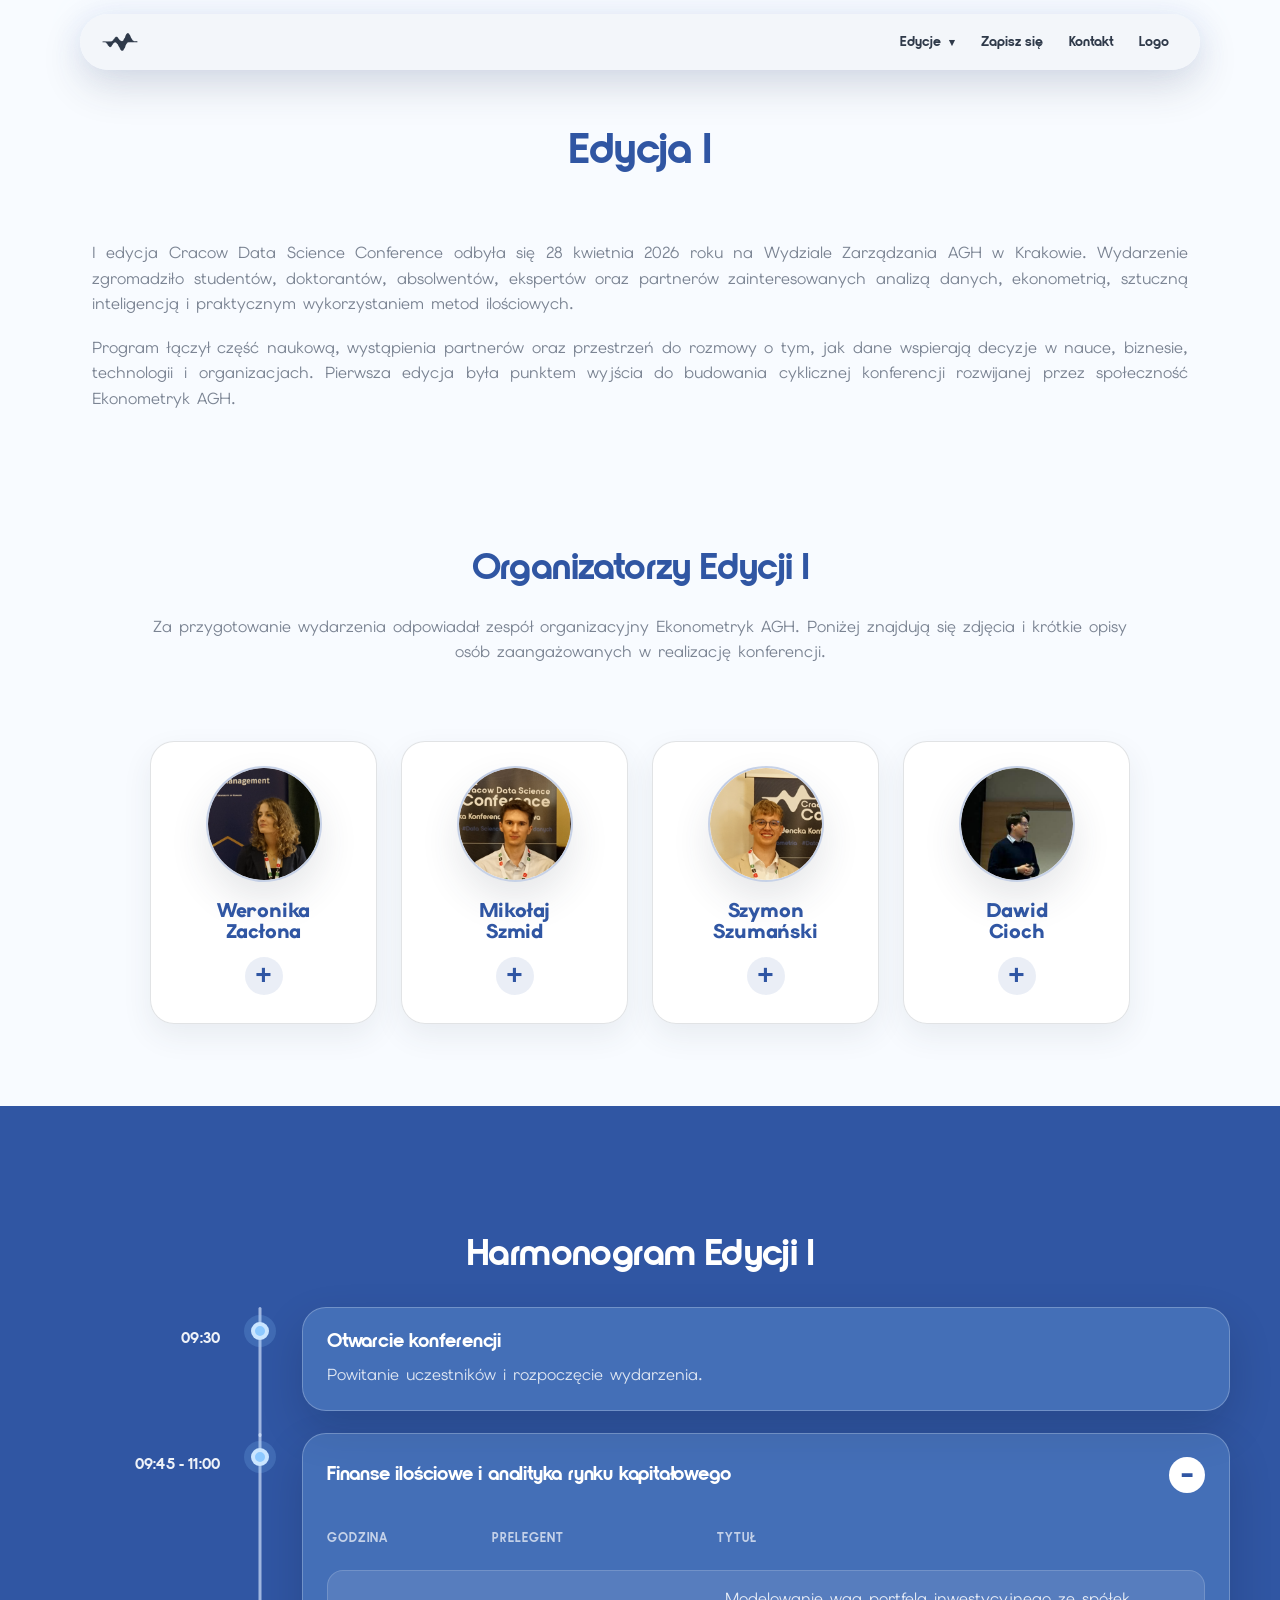
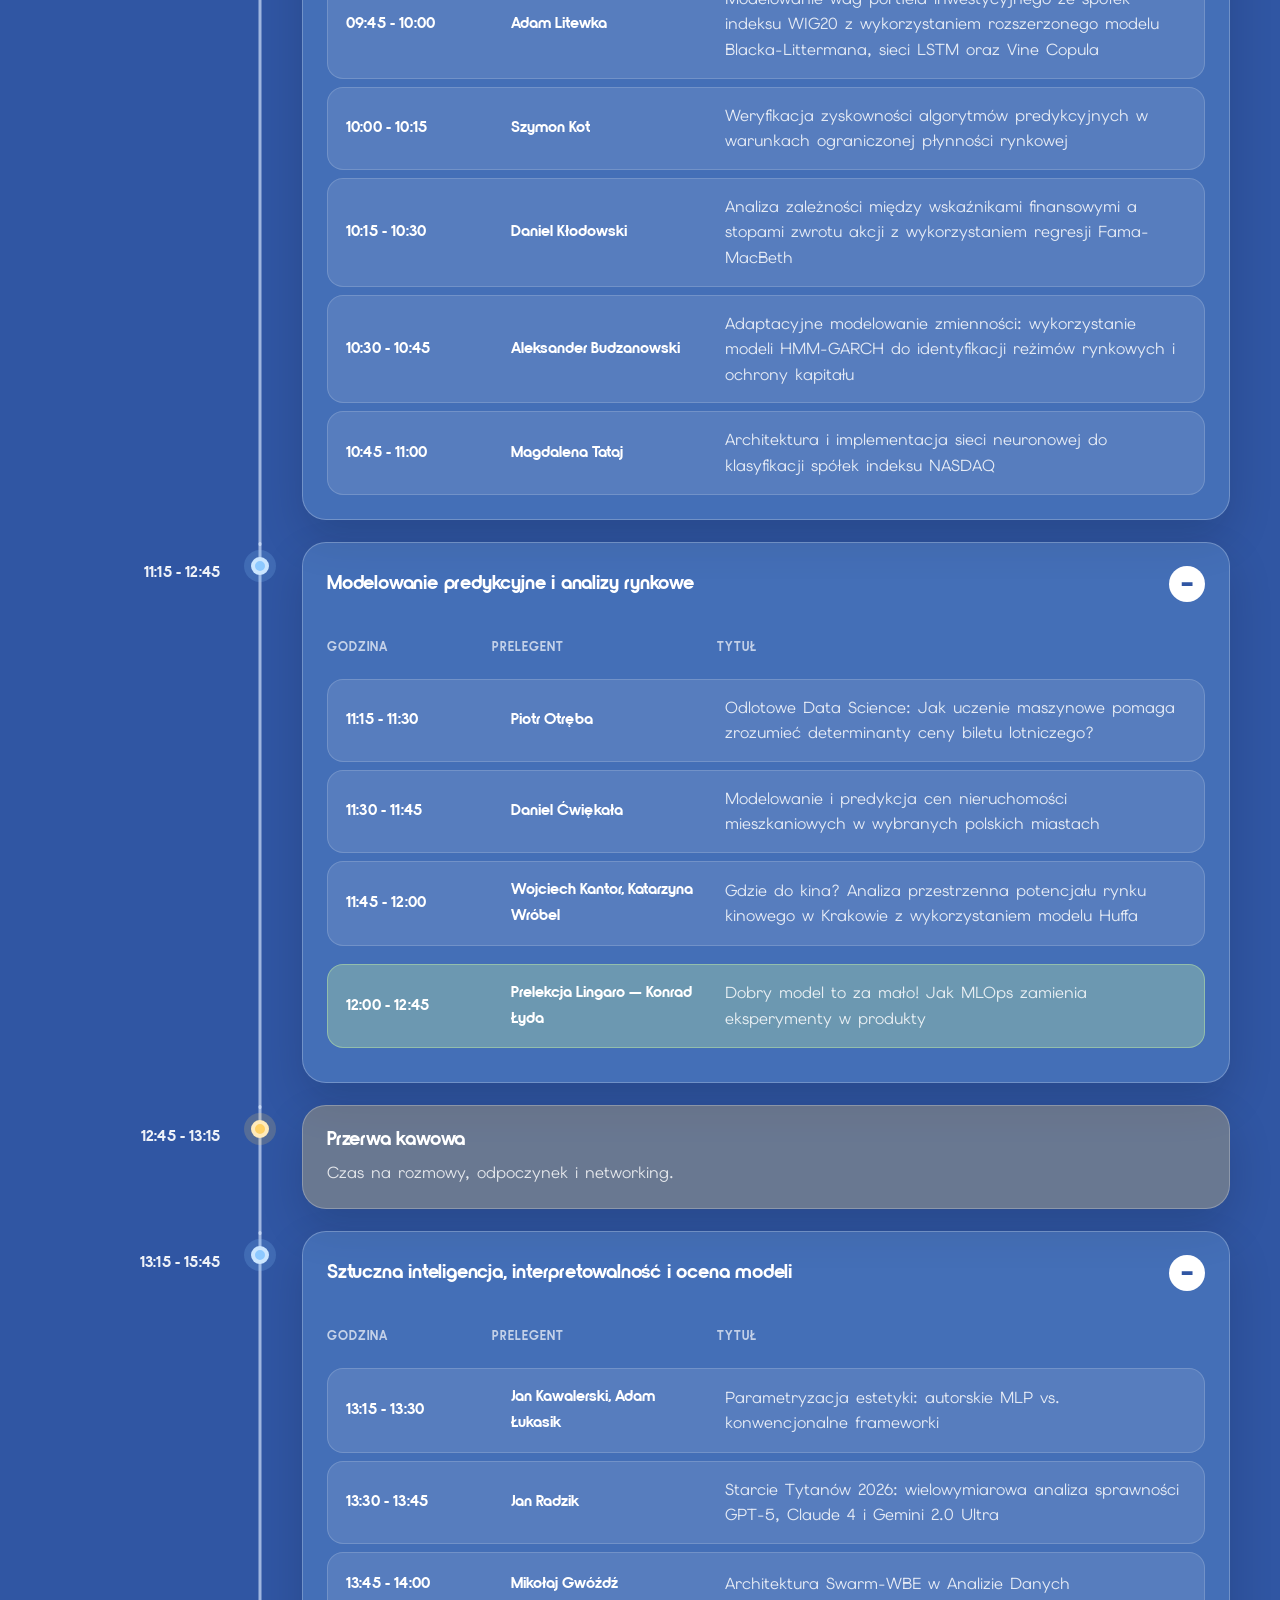
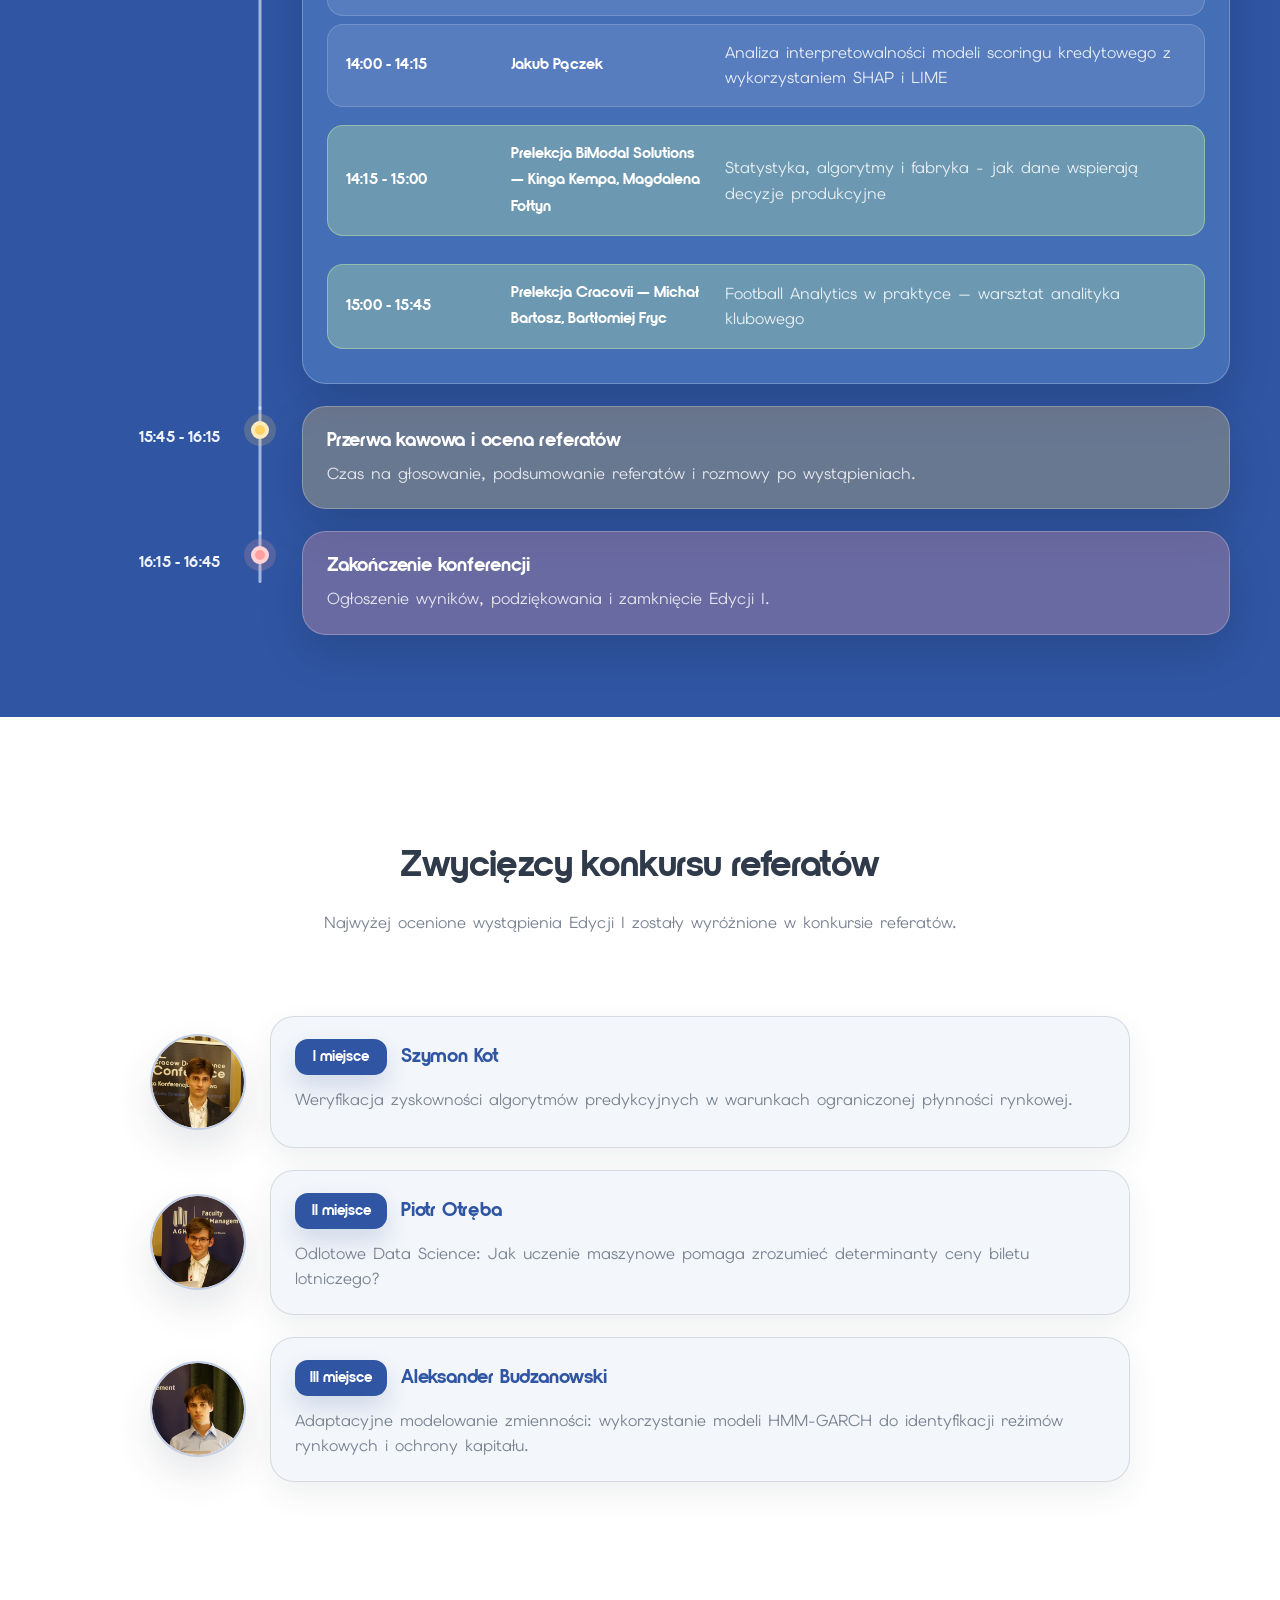
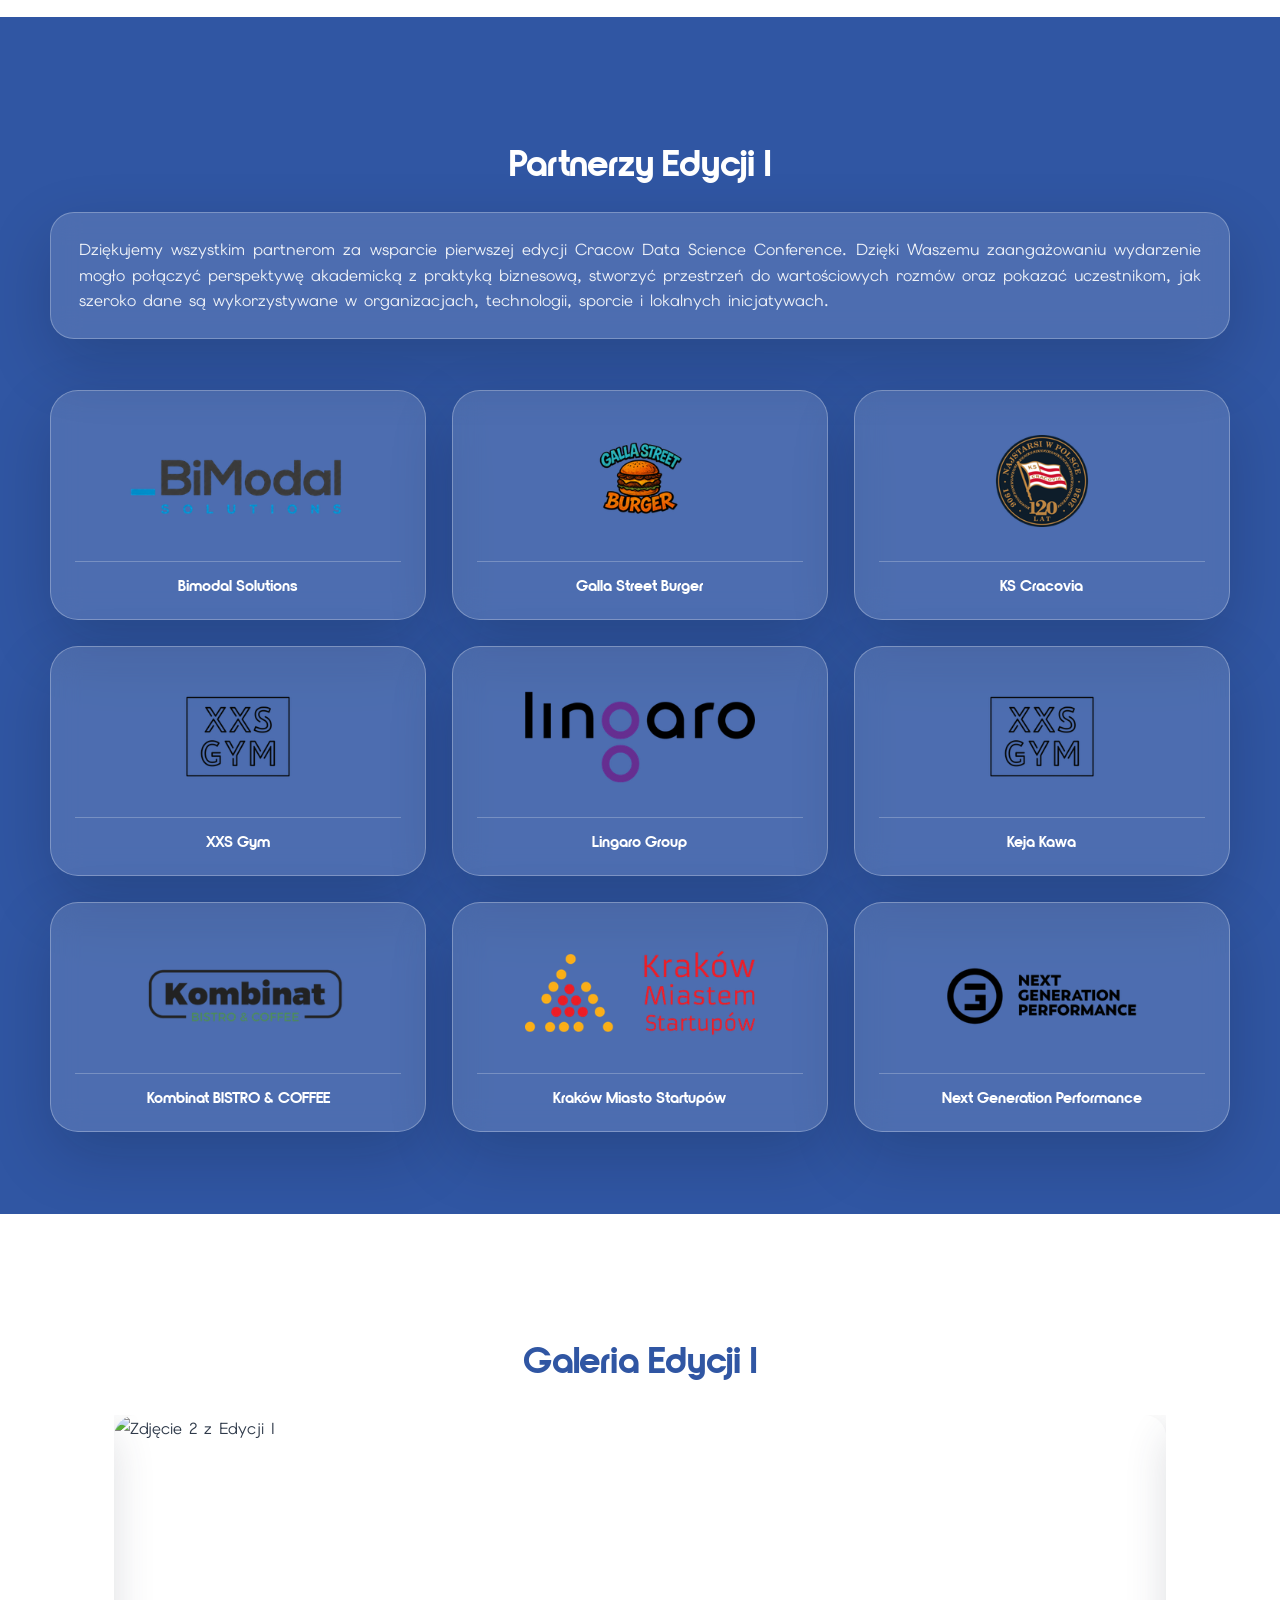
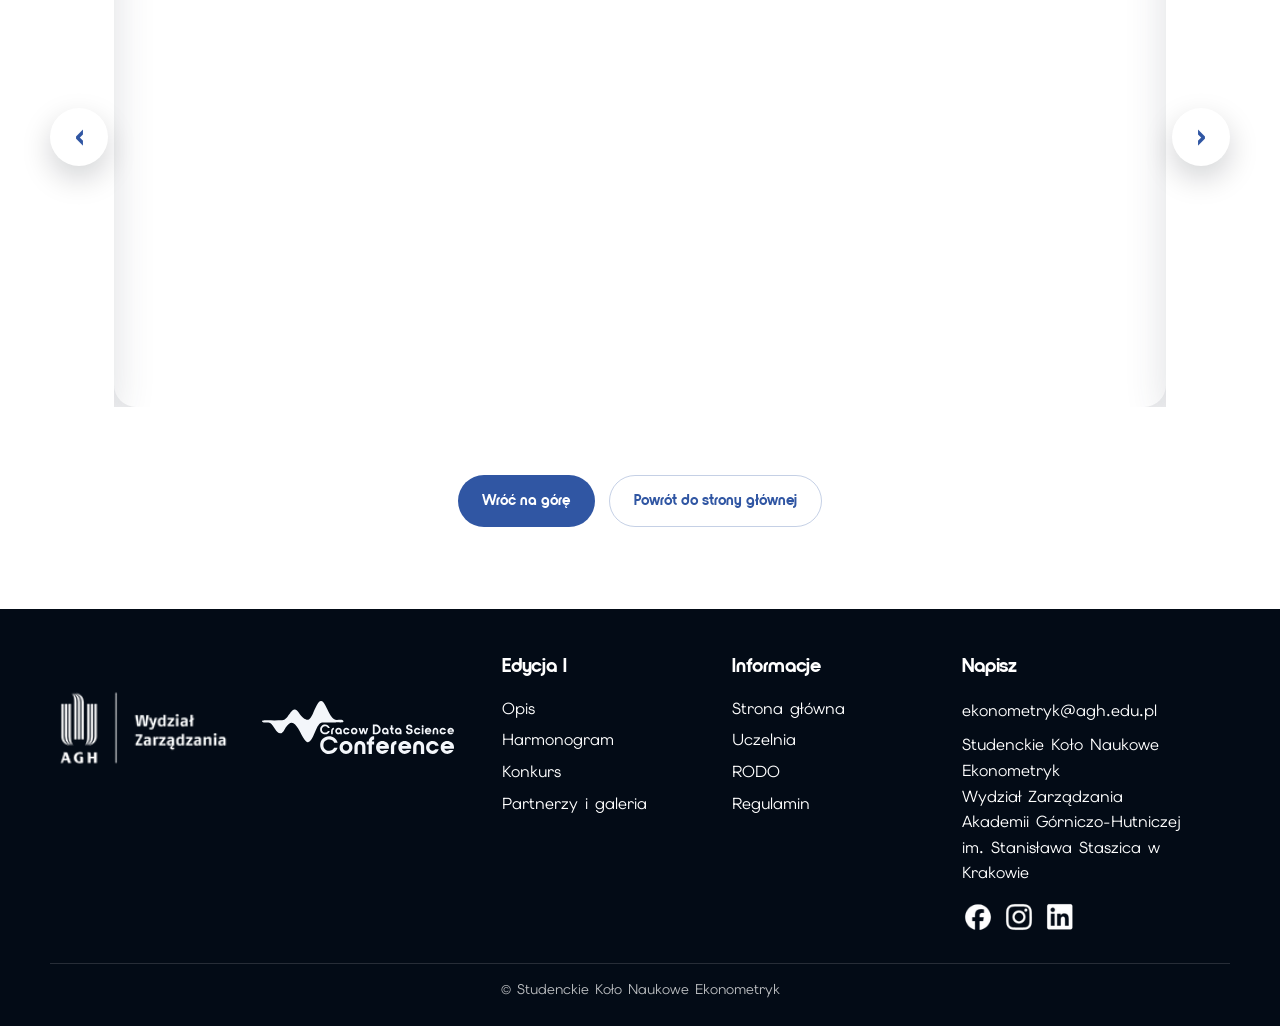
==== commit 6127422e: "20 Aktualizacja plików HTML CSS JS" ====
--- a/docs/Edycja-I.html
+++ b/docs/Edycja-I.html
@@ -9,7 +9,7 @@
 <title>Edycja I | Cracow Data Science Conference 2026</title>
 <link href="pics/icon/favicon.png" rel="icon" type="image/png"/>
 <link href="pics/icon/favicon.png" rel="apple-touch-icon"/>
-<link href="css/style.css" rel="stylesheet"/>
+<link href="css/style.css?v=7" rel="stylesheet"/>
 <style>
 /* Edycja I: zdjęcia organizatorów i zwycięzców konkursu */
 @media (min-width: 1101px) {
@@ -45,7 +45,6 @@
 <a aria-label="Cracow Data Science Conference" class="logo" href="index.html">
 <img alt="Sygnet Cracow Data Science Conference" class="logo-image" src="pics/logo/sygnet.png"/>
 </a>
-<div aria-label="Aktualna podstrona" class="edition-nav-label">Edycja I</div>
 <button aria-label="Otwórz menu" class="hamburger" id="hamburger" type="button">☰</button>
 <ul class="nav-links edition-nav-links" id="nav-links"><li class="nav-dropdown">
 <button aria-expanded="false" aria-haspopup="true" class="nav-dropdown-trigger" type="button">Edycje</button>
@@ -72,10 +71,10 @@
 <p>Za przygotowanie wydarzenia odpowiadał zespół organizacyjny Ekonometryk AGH. Poniżej znajdują się zdjęcia i krótkie opisy osób zaangażowanych w realizację konferencji.</p>
 </header>
 <div class="organizer-grid organizer-grid-v5">
-<article class="organizer-card organizer-card-v5"><button aria-expanded="false" aria-label="Pokaż opis: Weronika Zacłona" class="organizer-photo-button" type="button"><img alt="Weronika Zacłona" class="organizer-photo organizer-photo-v5" decoding="async" loading="lazy" src="I_edycja/organizatorzy/Weronika.png"/></button><h3><span class="organizer-name-text"><span class="organizer-name-first">Weronika</span><span class="organizer-name-last">Zacłona</span></span><span aria-hidden="true" class="organizer-toggle-icons"><img alt="" class="organizer-toggle-icon organizer-toggle-icon-expand" loading="lazy" src="pics/icon/expand.png"/><img alt="" class="organizer-toggle-icon organizer-toggle-icon-roll" loading="lazy" src="pics/icon/roll.png"/></span></h3><p class="organizer-description">Koordynowała I edycję konferencji, prowadziła kontakt naukowy i dbała o współpracę z partnerami wydarzenia.</p></article>
-<article class="organizer-card organizer-card-v5"><button aria-expanded="false" aria-label="Pokaż opis: Mikołaj Szmid" class="organizer-photo-button" type="button"><img alt="Mikołaj Szmid" class="organizer-photo organizer-photo-v5" decoding="async" loading="lazy" src="I_edycja/organizatorzy/Mikolaj.png"/></button><h3><span class="organizer-name-text"><span class="organizer-name-first">Mikołaj</span><span class="organizer-name-last">Szmid</span></span><span aria-hidden="true" class="organizer-toggle-icons"><img alt="" class="organizer-toggle-icon organizer-toggle-icon-expand" loading="lazy" src="pics/icon/expand.png"/><img alt="" class="organizer-toggle-icon organizer-toggle-icon-roll" loading="lazy" src="pics/icon/roll.png"/></span></h3><p class="organizer-description">Przygotowywał materiały graficzne, koordynował social media i odpowiadał za dokumentację fotograficzną konferencji.</p></article>
-<article class="organizer-card organizer-card-v5"><button aria-expanded="false" aria-label="Pokaż opis: Szymon Szumański" class="organizer-photo-button" type="button"><img alt="Szymon Szumański" class="organizer-photo organizer-photo-v5" decoding="async" loading="lazy" src="I_edycja/organizatorzy/Szymon.png"/></button><h3><span class="organizer-name-text"><span class="organizer-name-first">Szymon</span><span class="organizer-name-last">Szumański</span></span><span aria-hidden="true" class="organizer-toggle-icons"><img alt="" class="organizer-toggle-icon organizer-toggle-icon-expand" loading="lazy" src="pics/icon/expand.png"/><img alt="" class="organizer-toggle-icon organizer-toggle-icon-roll" loading="lazy" src="pics/icon/roll.png"/></span></h3><p class="organizer-description">Czuwał nad stroną techniczną wydarzenia, sprawami wewnętrznymi oraz dokumentacją organizacyjną.</p></article>
-<article class="organizer-card organizer-card-v5"><button aria-expanded="false" aria-label="Pokaż opis: Dawid Cioch" class="organizer-photo-button" type="button"><img alt="Dawid Cioch" class="organizer-photo organizer-photo-v5" decoding="async" loading="lazy" src="I_edycja/organizatorzy/Dawid.png"/></button><h3><span class="organizer-name-text"><span class="organizer-name-first">Dawid</span><span class="organizer-name-last">Cioch</span></span><span aria-hidden="true" class="organizer-toggle-icons"><img alt="" class="organizer-toggle-icon organizer-toggle-icon-expand" loading="lazy" src="pics/icon/expand.png"/><img alt="" class="organizer-toggle-icon organizer-toggle-icon-roll" loading="lazy" src="pics/icon/roll.png"/></span></h3><p class="organizer-description">Stworzył logo konferencji i stronę internetową, a także wspierał zespół w przygotowaniu części merytorycznej.</p></article>
+<article class="organizer-card organizer-card-v5"><div class="organizer-photo-wrap"><img alt="Weronika Zacłona" class="organizer-photo organizer-photo-v5" decoding="async" loading="lazy" src="I_edycja/organizatorzy/Weronika.png"/></div><h3><span class="organizer-name-text"><span class="organizer-name-first">Weronika</span><span class="organizer-name-last">Zacłona</span></span></h3><button aria-expanded="false" aria-label="Pokaż opis: Weronika Zacłona" class="organizer-toggle-button" type="button"><span aria-hidden="true" class="organizer-toggle-icons"></span></button><p class="organizer-description">Koordynowała I edycję konferencji, prowadziła kontakt naukowy i dbała o współpracę z partnerami wydarzenia.</p></article>
+<article class="organizer-card organizer-card-v5"><div class="organizer-photo-wrap"><img alt="Mikołaj Szmid" class="organizer-photo organizer-photo-v5" decoding="async" loading="lazy" src="I_edycja/organizatorzy/Mikolaj.png"/></div><h3><span class="organizer-name-text"><span class="organizer-name-first">Mikołaj</span><span class="organizer-name-last">Szmid</span></span></h3><button aria-expanded="false" aria-label="Pokaż opis: Mikołaj Szmid" class="organizer-toggle-button" type="button"><span aria-hidden="true" class="organizer-toggle-icons"></span></button><p class="organizer-description">Przygotowywał materiały graficzne, koordynował social media i odpowiadał za dokumentację fotograficzną konferencji.</p></article>
+<article class="organizer-card organizer-card-v5"><div class="organizer-photo-wrap"><img alt="Szymon Szumański" class="organizer-photo organizer-photo-v5" decoding="async" loading="lazy" src="I_edycja/organizatorzy/Szymon.png"/></div><h3><span class="organizer-name-text"><span class="organizer-name-first">Szymon</span><span class="organizer-name-last">Szumański</span></span></h3><button aria-expanded="false" aria-label="Pokaż opis: Szymon Szumański" class="organizer-toggle-button" type="button"><span aria-hidden="true" class="organizer-toggle-icons"></span></button><p class="organizer-description">Czuwał nad stroną techniczną wydarzenia, sprawami wewnętrznymi oraz dokumentacją organizacyjną.</p></article>
+<article class="organizer-card organizer-card-v5"><div class="organizer-photo-wrap"><img alt="Dawid Cioch" class="organizer-photo organizer-photo-v5" decoding="async" loading="lazy" src="I_edycja/organizatorzy/Dawid.png"/></div><h3><span class="organizer-name-text"><span class="organizer-name-first">Dawid</span><span class="organizer-name-last">Cioch</span></span></h3><button aria-expanded="false" aria-label="Pokaż opis: Dawid Cioch" class="organizer-toggle-button" type="button"><span aria-hidden="true" class="organizer-toggle-icons"></span></button><p class="organizer-description">Stworzył logo konferencji i stronę internetową, a także wspierał zespół w przygotowaniu części merytorycznej.</p></article>
 </div>
 </div></div>
 </section>
@@ -126,64 +125,29 @@
 </div>
 </div>
 </section>
-<section class="page-section blue-section edition-sponsors-section sponsors-section-v2 sponsors-section-v5 edition-partners-gallery-section edition-gallery-section gallery-section-v2 gallery-section-v5" id="sponsorzy">
-<div class="wave-animation-background"><div class="wave-animation" data-animation-path="animation/Wave Animation.json"></div></div>
-<div class="page-inner"><header class="edition-section-heading-centered sponsors-heading-v2"><h2>Partnerzy Edycji I</h2><div class="sponsor-thanks-box sponsor-thanks-box-v5"><p>Dziękujemy wszystkim partnerom za wsparcie pierwszej edycji Cracow Data Science Conference. Dzięki Waszemu zaangażowaniu wydarzenie mogło połączyć perspektywę akademicką z praktyką biznesową, stworzyć przestrzeń do wartościowych rozmów oraz pokazać uczestnikom, jak szeroko dane są wykorzystywane w organizacjach, technologii, sporcie i lokalnych inicjatywach.</p></div></header><div aria-label="Logotypy partnerów Edycji I" class="edition-logo-marquee edition-logo-marquee-v5"><div class="edition-logo-track">
-<div class="edition-logo-tile">
-<img alt="Bimodal Solutions" decoding="async" loading="lazy" src="I_edycja/loga_sponsorw_I_edycja/Bimodal.png"/>
-</div>
-<div class="edition-logo-tile">
-<img alt="Burger" decoding="async" loading="lazy" src="I_edycja/loga_sponsorw_I_edycja/burger.png"/>
-</div>
-<div class="edition-logo-tile">
-<img alt="Cracovia" decoding="async" loading="lazy" src="I_edycja/loga_sponsorw_I_edycja/Cracovia.png"/>
-</div>
-<div class="edition-logo-tile">
-<img alt="Xtreme Fitness Gyms" decoding="async" loading="lazy" src="I_edycja/loga_sponsorw_I_edycja/gym.png"/>
-</div>
-<div class="edition-logo-tile">
-<img alt="Lingaro" decoding="async" loading="lazy" src="I_edycja/loga_sponsorw_I_edycja/Ingaro.png"/>
-</div>
-<div class="edition-logo-tile">
-<img alt="Keja Kawa" decoding="async" loading="lazy" src="I_edycja/loga_sponsorw_I_edycja/kawa.png"/>
-</div>
-<div class="edition-logo-tile">
-<img alt="Kombinat" decoding="async" loading="lazy" src="I_edycja/loga_sponsorw_I_edycja/kombinat.png"/>
-</div>
-<div class="edition-logo-tile">
-<img alt="Kraków Miasto Startupów" decoding="async" loading="lazy" src="I_edycja/loga_sponsorw_I_edycja/Krakow_Miasto_Startapow.png"/>
-</div>
-<div class="edition-logo-tile">
-<img alt="Next Generation Performance" decoding="async" loading="lazy" src="I_edycja/loga_sponsorw_I_edycja/next_generation_performance.png"/>
-</div>
-<div class="edition-logo-tile">
-<img alt="Bimodal Solutions" decoding="async" loading="lazy" src="I_edycja/loga_sponsorw_I_edycja/Bimodal.png"/>
-</div>
-<div class="edition-logo-tile">
-<img alt="Burger" decoding="async" loading="lazy" src="I_edycja/loga_sponsorw_I_edycja/burger.png"/>
-</div>
-<div class="edition-logo-tile">
-<img alt="Cracovia" decoding="async" loading="lazy" src="I_edycja/loga_sponsorw_I_edycja/Cracovia.png"/>
-</div>
-<div class="edition-logo-tile">
-<img alt="Xtreme Fitness Gyms" decoding="async" loading="lazy" src="I_edycja/loga_sponsorw_I_edycja/gym.png"/>
-</div>
-<div class="edition-logo-tile">
-<img alt="Lingaro" decoding="async" loading="lazy" src="I_edycja/loga_sponsorw_I_edycja/Ingaro.png"/>
-</div>
-<div class="edition-logo-tile">
-<img alt="Keja Kawa" decoding="async" loading="lazy" src="I_edycja/loga_sponsorw_I_edycja/kawa.png"/>
-</div>
-<div class="edition-logo-tile">
-<img alt="Kombinat" decoding="async" loading="lazy" src="I_edycja/loga_sponsorw_I_edycja/kombinat.png"/>
-</div>
-<div class="edition-logo-tile">
-<img alt="Kraków Miasto Startupów" decoding="async" loading="lazy" src="I_edycja/loga_sponsorw_I_edycja/Krakow_Miasto_Startapow.png"/>
-</div>
-<div class="edition-logo-tile">
-<img alt="Next Generation Performance" decoding="async" loading="lazy" src="I_edycja/loga_sponsorw_I_edycja/next_generation_performance.png"/>
-</div>
-</div></div><div class="page-inner gallery-combined-block" id="zdjecia"><div class="section-header"><h2>Galeria Edycji I</h2></div><div aria-label="Galeria zdjęć z Edycji I" class="edition-gallery-carousel js-edition-gallery" tabindex="0"><button aria-label="Poprzednie zdjęcie" class="edition-gallery-arrow edition-gallery-prev" type="button">‹</button><div class="edition-gallery-viewport"><div class="edition-gallery-track">
+<section class="page-section blue-section edition-sponsors-section sponsors-section-v2 sponsors-section-v5 edition-partners-section" id="sponsorzy">
+<div class="wave-animation-background"><div class="wave-animation" data-animation-path="animation/Wave Animation.json"></div></div>
+<div class="page-inner">
+<header class="edition-section-heading-centered sponsors-heading-v2">
+<h2>Partnerzy Edycji I</h2>
+<div class="sponsor-thanks-box sponsor-thanks-box-v5"><p>Dziękujemy wszystkim partnerom za wsparcie pierwszej edycji Cracow Data Science Conference. Dzięki Waszemu zaangażowaniu wydarzenie mogło połączyć perspektywę akademicką z praktyką biznesową, stworzyć przestrzeń do wartościowych rozmów oraz pokazać uczestnikom, jak szeroko dane są wykorzystywane w organizacjach, technologii, sporcie i lokalnych inicjatywach.</p></div>
+</header>
+<div aria-label="Partnerzy Edycji I" class="edition-partners-grid edition-partners-grid-v5">
+<article class="edition-partner-card"><div class="edition-partner-logo-wrap"><img alt="Bimodal Solutions" decoding="async" loading="lazy" src="I_edycja/loga_sponsorw_I_edycja/Bimodal.png"/></div><p class="edition-partner-name">Bimodal Solutions</p></article>
+<article class="edition-partner-card"><div class="edition-partner-logo-wrap"><img alt="Galla Street Burger" decoding="async" loading="lazy" src="I_edycja/loga_sponsorw_I_edycja/burger.png"/></div><p class="edition-partner-name">Galla Street Burger</p></article>
+<article class="edition-partner-card"><div class="edition-partner-logo-wrap"><img alt="KS Cracovia" decoding="async" loading="lazy" src="I_edycja/loga_sponsorw_I_edycja/Cracovia.png"/></div><p class="edition-partner-name">KS Cracovia</p></article>
+<article class="edition-partner-card"><div class="edition-partner-logo-wrap"><img alt="XXS Gym" decoding="async" loading="lazy" src="I_edycja/loga_sponsorw_I_edycja/gym.png"/></div><p class="edition-partner-name">XXS Gym</p></article>
+<article class="edition-partner-card"><div class="edition-partner-logo-wrap"><img alt="Lingaro Group" decoding="async" loading="lazy" src="I_edycja/loga_sponsorw_I_edycja/Ingaro.png"/></div><p class="edition-partner-name">Lingaro Group</p></article>
+<article class="edition-partner-card"><div class="edition-partner-logo-wrap"><img alt="Keja Kawa" decoding="async" loading="lazy" src="I_edycja/loga_sponsorw_I_edycja/kawa.png"/></div><p class="edition-partner-name">Keja Kawa</p></article>
+<article class="edition-partner-card"><div class="edition-partner-logo-wrap"><img alt="Kombinat BISTRO & COFFEE" decoding="async" loading="lazy" src="I_edycja/loga_sponsorw_I_edycja/kombinat.png"/></div><p class="edition-partner-name">Kombinat BISTRO & COFFEE</p></article>
+<article class="edition-partner-card"><div class="edition-partner-logo-wrap"><img alt="Kraków Miasto Startupów" decoding="async" loading="lazy" src="I_edycja/loga_sponsorw_I_edycja/Krakow_Miasto_Startapow.png"/></div><p class="edition-partner-name">Kraków Miasto Startupów</p></article>
+<article class="edition-partner-card"><div class="edition-partner-logo-wrap"><img alt="Next Generation Performance" decoding="async" loading="lazy" src="I_edycja/loga_sponsorw_I_edycja/next_generation_performance.png"/></div><p class="edition-partner-name">Next Generation Performance</p></article>
+</div>
+</div>
+</section>
+<section class="page-section white-section edition-gallery-section gallery-section-v2 gallery-section-v5" id="zdjecia">
+<div class="wave-animation-background"><div class="wave-animation" data-animation-path="animation/Wave Animation.json"></div></div>
+<div class="page-inner gallery-combined-block"><div class="section-header"><h2>Galeria Edycji I</h2></div><div aria-label="Galeria zdjęć z Edycji I" class="edition-gallery-carousel js-edition-gallery" tabindex="0"><button aria-label="Poprzednie zdjęcie" class="edition-gallery-arrow edition-gallery-prev" type="button">‹</button><div class="edition-gallery-viewport"><div class="edition-gallery-track">
 <figure aria-label="Zdjęcie 1 z 38" class="edition-gallery-slide">
 <img alt="Zdjęcie 1 z Edycji I" decoding="async" loading="eager" src="I_edycja/I-edycja-zdj/_DSC5010.JPG"/>
 </figure>
@@ -299,11 +263,12 @@
 <img alt="Zdjęcie 38 z Edycji I" decoding="async" loading="lazy" src="I_edycja/I-edycja-zdj/_DSC5546.JPG"/>
 </figure>
 </div></div><button aria-label="Następne zdjęcie" class="edition-gallery-arrow edition-gallery-next" type="button">›</button><div aria-live="polite" class="edition-gallery-counter"><span class="edition-gallery-current">1</span> / <span class="edition-gallery-total">38</span></div></div><div class="edition-bottom-actions"><a class="button button-primary" href="#opis">Wróć na górę</a><a class="button edition-button-secondary" href="index.html#start">Powrót do strony głównej</a></div></div></div>
+
 </section>
 </main>
 <footer class="site-footer" id="stopka">
 <div class="footer-inner"><div class="footer-logo-column"><a aria-label="Wydział Zarządzania AGH" class="footer-logo-link" href="https://www.zarz.agh.edu.pl/" rel="noopener noreferrer" target="_blank"><img alt="Wydział Zarządzania AGH" class="footer-logo" src="pics/logo/logo_agh.png"/></a><img alt="Cracow Data Science Conference" class="footer-logo" src="pics/logo/logo_offwhite.svg"/></div><div class="footer-column"><h3>Edycja I</h3><a href="#opis">Opis</a><a href="#harmonogram">Harmonogram</a><a href="#konkurs">Konkurs</a><a href="#sponsorzy">Partnerzy i galeria</a></div><div class="footer-column"><h3>Informacje</h3><a href="index.html#start">Strona główna</a><a href="https://www.agh.edu.pl/" rel="noopener noreferrer" target="_blank">Uczelnia</a><a href="https://bezpieczenstwo.agh.edu.pl/ochrona-danych-osobowych/informacja-ogolna" rel="noopener noreferrer" target="_blank">RODO</a><a href="./regulamin.html">Regulamin</a></div><div class="footer-column footer-contact"><h3>Napisz</h3><p><a href="mailto:ekonometryk@agh.edu.pl">ekonometryk@agh.edu.pl</a></p><p>Studenckie Koło Naukowe Ekonometryk<br/>Wydział Zarządzania<br/>Akademii Górniczo-Hutniczej<br/>im. Stanisława Staszica w Krakowie</p><div class="footer-socials"><a aria-label="Facebook" href="https://www.facebook.com/profile.php?id=61557075944681" rel="noopener noreferrer" target="_blank"><img alt="Facebook" src="pics/icon/fb.png"/></a><a aria-label="Instagram" href="https://www.instagram.com/ekonometryk_agh?fbclid=IwY2xjawSiswRleHRuA2FlbQIxMABicmlkETFUZzhMblF2QXdvUVczaGFhc3J0YwZhcHBfaWQQMjIyMDM5MTc4ODIwMDg5MgABHrniNC8DTmo0bu0MvKlg5mbX4xVZKNb9hsmvAL92SLZ5yBSHJRsfCv3_WDD8_aem_ZmFrZWR1bW15MTZieXRlcw" rel="noopener noreferrer" target="_blank"><img alt="Instagram" src="pics/icon/insta.png"/></a><a aria-label="LinkedIn" href="https://www.linkedin.com/company/18393022/admin/dashboard/" rel="noopener noreferrer" target="_blank"><img alt="LinkedIn" src="pics/icon/linkedin.png"/></a></div></div></div><div class="footer-bottom"><span>© Studenckie Koło Naukowe Ekonometryk</span></div>
 </footer>
-<script defer="" src="js/app.js"></script>
+<script defer="" src="js/app.js?v=6"></script>
 </body>
 </html>
--- a/docs/css/style.css
+++ b/docs/css/style.css
@@ -4,10 +4,10 @@
     font-family: "Nordeco";
     src: url("../font/Nordeco-Bold.eot");
     src: url("../font/Nordeco-Bold.eot?#iefix") format("embedded-opentype"),
-         url("../font/Nordeco-Bold.woff2") format("woff2"),
-         url("../font/Nordeco-Bold.woff") format("woff"),
-         url("../font/Nordeco-Bold.ttf") format("truetype"),
-         url("../font/Nordeco-Bold.otf") format("opentype");
+    url("../font/Nordeco-Bold.woff2") format("woff2"),
+    url("../font/Nordeco-Bold.woff") format("woff"),
+    url("../font/Nordeco-Bold.ttf") format("truetype"),
+    url("../font/Nordeco-Bold.otf") format("opentype");
     font-weight: 700;
     font-style: normal;
     font-display: swap;
@@ -31,7 +31,6 @@
 }
 
 html {
-    scroll-behavior: auto;
     scroll-snap-type: none;
     scroll-padding-top: 0;
 }
@@ -144,16 +143,12 @@
 
 .logo-image {
     display: block;
-    width: 54px;
-    height: 54px;
-    max-height: 54px;
     object-fit: contain;
 }
 
 .nav-links {
     display: flex;
     align-items: center;
-    gap: 8px;
     margin: 0;
     padding: 0;
     list-style: none;
@@ -179,8 +174,6 @@
 
 .nav-links a,
 .nav-dropdown-trigger {
-    min-height: 42px;
-    padding: 0 14px;
     border: 1px solid transparent;
     border-radius: 999px;
     display: inline-flex;
@@ -191,7 +184,6 @@
     appearance: none;
     color: var(--dark);
     font-family: var(--display-font);
-    font-size: 16px;
     font-weight: 700;
     line-height: 1;
     transition: color 0.2s ease, background-color 0.2s ease, border-color 0.2s ease, transform 0.2s ease, box-shadow 0.2s ease;
@@ -443,7 +435,6 @@
 }
 
 .contact-page-title {
-    margin: 0;
     color: var(--white);
     font-family: var(--display-font);
     font-size: clamp(48px, 6vw, 84px);
@@ -734,13 +725,12 @@
 
 @keyframes scrollDot {
     0% {
-        transform: translate(-50%, 0);
-        opacity: 1;
-    }
-
+    transform: translate(-50%, 0);
+    opacity: 1;
+    }
     100% {
-        transform: translate(-50%, 18px);
-        opacity: 0;
+    transform: translate(-50%, 18px);
+    opacity: 0;
     }
 }
 
@@ -945,8 +935,6 @@
 
 .edition-nav-label {
     flex-shrink: 0;
-    min-height: 42px;
-    padding: 0 18px;
     border-radius: 999px;
     display: inline-flex;
     align-items: center;
@@ -955,7 +943,6 @@
     background-color: var(--white);
     border: 1px solid rgba(48, 86, 163, 0.16);
     font-family: var(--display-font);
-    font-size: 17px;
     font-weight: 700;
     line-height: 1;
     box-shadow: 0 10px 22px rgba(48, 86, 163, 0.12);
@@ -983,7 +970,6 @@
     display: flex;
     flex-wrap: wrap;
     gap: 14px;
-    margin-top: 34px;
 }
 
 .edition-button-secondary {
@@ -1053,7 +1039,6 @@
 }
 
 .event-hero-inner {
-    display: grid;
     grid-template-columns: minmax(0, 0.95fr) minmax(360px, 0.8fr);
     gap: 54px;
     align-items: start;
@@ -1065,7 +1050,6 @@
 }
 
 .event-description-box {
-    margin-top: 34px;
     padding: 32px;
     border: 1px solid rgba(255, 255, 255, 0.24);
     border-radius: 30px;
@@ -1093,7 +1077,6 @@
     align-items: center;
     padding: 14px;
     border-radius: 22px;
-    background-color: rgba(255, 255, 255, 0.1);
     border: 1px solid rgba(255, 255, 255, 0.16);
     transition: background-color 0.2s ease, border-color 0.2s ease, transform 0.2s ease;
 }
@@ -1161,25 +1144,18 @@
     padding-top: 146px;
 }
 
-.schedule-title-only {
-    margin-bottom: 54px;
-}
-
 .schedule-title-only h2 {
     color: var(--white);
 }
 
 .schedule-outer-timeline {
     display: grid;
-    gap: 26px;
     position: relative;
     z-index: 5;
 }
 
 .schedule-outer-item {
     display: grid;
-    grid-template-columns: 145px 36px minmax(0, 1fr);
-    gap: 24px;
     align-items: start;
 }
 
@@ -1190,11 +1166,8 @@
     justify-content: flex-end;
     color: rgba(255, 255, 255, 0.92);
     font-family: var(--display-font);
-    font-size: 19px;
     font-weight: 700;
-    line-height: 1.1;
     white-space: nowrap;
-    padding-top: 12px;
 }
 
 .outer-axis {
@@ -1222,7 +1195,6 @@
 
 .outer-axis span {
     position: absolute;
-    top: 24px;
     left: 50%;
     width: 18px;
     height: 18px;
@@ -1296,13 +1268,10 @@
 }
 
 .schedule-open-indicator {
-    width: 42px;
-    height: 42px;
     border-radius: 50%;
     background-color: var(--white);
     color: var(--blue);
     font-family: var(--display-font);
-    font-size: 28px;
     display: inline-flex;
     align-items: center;
     justify-content: center;
@@ -1315,17 +1284,13 @@
 }
 
 .schedule-talk-table {
-    padding: 0 28px 28px;
     display: grid;
-    gap: 10px;
 }
 
 .schedule-table-head,
 .schedule-row {
     display: grid;
-    grid-template-columns: 150px minmax(190px, 0.45fr) minmax(0, 1fr);
     align-items: center;
-    column-gap: 24px;
 }
 
 .schedule-table-head {
@@ -1339,15 +1304,11 @@
 }
 
 .schedule-row {
-    min-height: 76px;
-    padding: 18px 20px;
     border: 1px solid rgba(255, 255, 255, 0.16);
-    border-radius: 18px;
     background-color: rgba(255, 255, 255, 0.1);
 }
 
 .schedule-row.is-company {
-    margin: 6px 0;
     background-color: rgba(188, 232, 166, 0.34);
     border-color: rgba(188, 232, 166, 0.48);
 }
@@ -1356,15 +1317,12 @@
 .schedule-row strong {
     color: var(--white);
     font-family: var(--display-font);
-    font-size: 17px;
     font-weight: 700;
 }
 
 .schedule-row p {
     margin: 0;
     color: rgba(255, 255, 255, 0.84);
-    font-size: 16px;
-    line-height: 1.48;
 }
 
 .winners-section-v2 {
@@ -1376,14 +1334,12 @@
 
 .winners-inner {
     display: grid;
-    gap: 48px;
 }
 
 .winners-vertical-list {
     position: relative;
     z-index: 5;
     display: grid;
-    gap: 26px;
     max-width: 920px;
 }
 
@@ -1400,30 +1356,14 @@
 
 .winner-item {
     position: relative;
-    display: grid;
-    grid-template-columns: 116px minmax(0, 1fr);
-    gap: 28px;
-    align-items: center;
-}
-
-.winner-content {
-    padding: 28px;
-    border-radius: 24px;
-    background-color: var(--light);
-    border: 1px solid var(--border);
-    box-shadow: 0 12px 30px rgba(47, 58, 74, 0.08);
 }
 
 .winner-content h3 {
     margin: 0 0 10px;
-    color: var(--blue);
     font-size: 28px;
 }
 
 .winner-content p {
-    margin: 0;
-    color: var(--muted);
-    font-size: 17px;
     line-height: 1.6;
 }
 
@@ -1443,11 +1383,8 @@
 
 .edition-logo-marquee {
     width: 100%;
-    margin-top: 46px;
-    overflow: hidden;
     border-radius: 28px;
     border: 1px solid rgba(255, 255, 255, 0.24);
-    background-color: rgba(255, 255, 255, 0.06);
     position: relative;
     z-index: 5;
 }
@@ -1456,8 +1393,6 @@
     width: max-content;
     display: flex;
     align-items: center;
-    gap: 34px;
-    padding: 28px 34px;
     animation: editionLogoMarquee 26s linear infinite;
 }
 
@@ -1466,11 +1401,6 @@
 }
 
 .edition-logo-tile {
-    width: 280px;
-    height: 150px;
-    border-radius: 24px;
-    border: 1px solid rgba(255, 255, 255, 0.18);
-    background-color: rgba(255, 255, 255, 0.08);
     display: flex;
     align-items: center;
     justify-content: center;
@@ -1479,9 +1409,6 @@
 
 .edition-logo-tile img {
     display: block;
-    max-width: 230px;
-    max-height: 112px;
-    object-fit: contain;
 }
 
 @keyframes editionLogoMarquee {
@@ -1729,14 +1656,10 @@
 
 .winner-item {
     display: grid;
-    grid-template-columns: 132px 86px minmax(0, 1fr);
-    gap: 24px;
     align-items: center;
 }
 
 .winner-photo-placeholder {
-    width: 132px;
-    height: 132px;
     border-radius: 50%;
     background: radial-gradient(circle at 35% 30%, rgba(48, 86, 163, 0.18), transparent 38%), var(--light);
     border: 2px solid rgba(48, 86, 163, 0.24);
@@ -1745,7 +1668,6 @@
 
 .winner-content {
     min-height: 132px;
-    padding: 28px;
     border-radius: 26px;
     background-color: var(--light);
     border: 1px solid var(--border);
@@ -1784,23 +1706,14 @@
     overflow: hidden;
 }
 
-.edition-logo-track {
-    gap: 34px;
-}
-
 .edition-logo-tile {
-    width: 380px;
     min-width: 380px;
-    height: 188px;
     padding: 28px 34px;
-    background-color: rgba(255, 255, 255, 0.18);
     border: 1px solid rgba(255, 255, 255, 0.26);
     border-radius: 28px;
 }
 
 .edition-logo-tile img {
-    max-width: 100%;
-    max-height: 132px;
     object-fit: contain;
 }
 
@@ -1851,11 +1764,6 @@
     .winner-content {
         width: 100%;
     }
-}
-
-.edition-one-page .edition-main-title {
-    font-size: clamp(46px, 6.2vw, 86px) !important;
-    letter-spacing: -1.5px;
 }
 
 .edition-one-page h2,
@@ -1880,11 +1788,6 @@
     margin: 0 auto;
 }
 
-.event-hero-v5 .event-description-box {
-    margin-top: 28px;
-    padding: clamp(24px, 3vw, 38px);
-}
-
 .event-hero-v5 .event-description-box p {
     font-family: var(--body-font);
     font-size: clamp(17px, 1.5vw, 20px);
@@ -1892,14 +1795,12 @@
 }
 
 .event-info-grid {
-    display: grid;
     grid-template-columns: repeat(3, minmax(0, 1fr));
     gap: 16px;
     margin-top: 28px;
 }
 
 .event-info-grid div {
-    padding: 18px;
     border-radius: 20px;
     background-color: rgba(255, 255, 255, 0.12);
     border: 1px solid rgba(255, 255, 255, 0.2);
@@ -1918,10 +1819,7 @@
 
 .event-info-grid strong {
     color: var(--white);
-    font-family: var(--body-font);
-    font-size: 17px;
     font-weight: 800;
-    line-height: 1.35;
 }
 
 .organizers-inner-v5 {
@@ -1935,8 +1833,6 @@
 
 .organizer-grid-v5 {
     display: grid !important;
-    grid-template-columns: repeat(5, minmax(0, 1fr));
-    gap: 22px;
     align-items: stretch;
     position: relative;
     z-index: 5;
@@ -1947,8 +1843,6 @@
     grid-template-columns: none !important;
     flex-direction: column;
     align-items: center;
-    min-height: 310px;
-    padding: 26px 20px;
     border-radius: 26px;
     background-color: var(--light) !important;
     border: 1px solid var(--border) !important;
@@ -1966,14 +1860,11 @@
 }
 
 .organizer-photo-v5 {
-    width: 138px !important;
-    height: 138px !important;
     flex: 0 0 auto;
     margin: 0 auto 22px;
     border-radius: 50%;
     border: 2px solid rgba(48, 86, 163, 0.22) !important;
-    background:
-        radial-gradient(circle at 34% 28%, rgba(48, 86, 163, 0.16), transparent 34%),
+    background: radial-gradient(circle at 34% 28%, rgba(48, 86, 163, 0.16), transparent 34%),
         rgba(48, 86, 163, 0.06) !important;
     box-shadow: 0 18px 38px rgba(47, 58, 74, 0.12);
     cursor: default !important;
@@ -1993,7 +1884,6 @@
     grid-column: auto !important;
     margin: 0 !important;
     color: var(--muted) !important;
-    font-size: 15.5px !important;
     line-height: 1.58;
 }
 
@@ -2021,9 +1911,6 @@
 }
 
 .gallery-section-v5 .edition-gallery-carousel {
-    background: transparent !important;
-    border: none !important;
-    box-shadow: none !important;
     padding-left: 74px;
     padding-right: 74px;
 }
@@ -2032,14 +1919,6 @@
 .gallery-section-v5 .edition-gallery-slide,
 .gallery-section-v5 .edition-gallery-slide img {
     background: transparent !important;
-}
-
-.gallery-section-v5 .edition-gallery-slide {
-    aspect-ratio: 16 / 9;
-}
-
-.gallery-section-v5 .edition-gallery-slide img {
-    object-fit: contain;
 }
 
 @media (max-width: 1100px) {
@@ -2072,21 +1951,9 @@
     --edition-card-radius: 24px;
 }
 
-.edition-one-page .page-inner,
-.edition-one-page .footer-inner,
-.edition-one-page .footer-bottom {
-    width: min(var(--edition-content-width), calc(100vw - 48px)) !important;
-}
-
 .edition-one-page .page-section {
     padding-top: 128px !important;
     padding-bottom: 82px !important;
-}
-
-.edition-one-page .edition-main-title {
-    font-size: clamp(38px, 4.8vw, 64px) !important;
-    line-height: 0.98 !important;
-    letter-spacing: -1px !important;
 }
 
 .edition-one-page h2,
@@ -2160,7 +2027,6 @@
 }
 
 .event-hero-v5 .event-description-box {
-    padding: 28px !important;
     margin-top: 24px !important;
 }
 
@@ -2309,8 +2175,6 @@
 .edition-logo-tile {
     width: 300px !important;
     height: 160px !important;
-    background-color: transparent !important;
-    border-color: rgba(255, 255, 255, 0.14) !important;
 }
 
 .edition-logo-tile img {
@@ -2483,15 +2347,6 @@
 .organizer-grid-v5.has-active .organizer-card-v5:not(.is-active) {
     opacity: 0.42;
     filter: grayscale(1);
-}
-
-.edition-one-page .organizer-card-v5 .organizer-description {
-    max-height: 0;
-    margin: 0 !important;
-    opacity: 0;
-    overflow: hidden;
-    transform: translateY(-10px);
-    transition: max-height 0.35s ease, opacity 0.25s ease, transform 0.35s ease, margin-top 0.35s ease;
 }
 
 .sponsors-section-v5 .sponsor-thanks-box {
@@ -2601,7 +2456,6 @@
 .home-text-box p {
     margin: 0 0 18px;
     color: var(--muted);
-    text-align: left;
 }
 
 .home-text-box p:last-child {
@@ -2637,7 +2491,6 @@
 .reveal-trigger {
     width: 100%;
     min-height: 58px;
-    padding: 0;
     border: 0;
     background: transparent;
     color: var(--white);
@@ -2723,13 +2576,11 @@
 }
 
 .faq-item summary::after {
-    content: "";
     position: absolute;
     right: 24px;
     top: 50%;
     width: 36px;
     height: 36px;
-    background-image: url("../pics/icon/expand.png");
     background-repeat: no-repeat;
     background-position: center;
     background-size: contain;
@@ -2843,7 +2694,6 @@
 }
 
 .coming-soon {
-    margin-top: 44px;
     margin-bottom: 0;
 }
 
@@ -2885,7 +2735,6 @@
 }
 
 .signup-status-box h2 {
-    font-size: clamp(24px, 2.4vw, 34px) !important;
     line-height: 1.14;
 }
 
@@ -2932,14 +2781,6 @@
 
 .home-text-box p {
     text-align: justify;
-}
-
-.home-page .reveal-description p,
-.home-page .topic-reveal-card .reveal-description p,
-.home-page .cooperation-reveal-card .reveal-description p {
-    font-size: 13.5px !important;
-    line-height: 1.58 !important;
-    text-align: justify !important;
 }
 
 .coming-soon {
@@ -3381,7 +3222,6 @@
 
 .logo-page .logo-download-hero p {
     width: 100% !important;
-    max-width: 760px !important;
     margin: 18px auto 0 !important;
     color: rgba(255, 255, 255, 0.84) !important;
     font-size: var(--home-body-text, 16px) !important;
@@ -3478,11 +3318,6 @@
     font-size: 13px !important;
     font-weight: 700 !important;
     letter-spacing: 0.08em !important;
-}
-
-.logo-page .logo-file-row [role="cell"]:last-child {
-    display: flex !important;
-    justify-content: flex-end !important;
 }
 
 .logo-page .logo-file-row .button {
@@ -3767,13 +3602,6 @@
     display: none !important;
 }
 
-.edition-one-page .organizer-card-v5 h3 {
-    display: inline-flex !important;
-    align-items: center !important;
-    justify-content: center !important;
-    gap: 10px !important;
-}
-
 .edition-one-page .organizer-name-text {
     min-width: 0 !important;
 }
@@ -3884,26 +3712,18 @@
 
 .home-page #idea .idea-topic-column {
     display: flex !important;
-    justify-content: center !important;
-    align-items: stretch !important;
     width: 100% !important;
     margin-top: 0 !important;
 }
 
 .home-page #idea .idea-topic-grid {
-    width: min(100%, 470px) !important;
-    max-width: 470px !important;
-    margin-left: auto !important;
-    margin-right: auto !important;
     display: flex !important;
     flex-direction: column !important;
     justify-content: space-evenly !important;
-    align-items: stretch !important;
     gap: clamp(6px, 0.7vw, 10px) !important;
 }
 
 .home-page #idea .idea-topic-card {
-    width: 100% !important;
     max-width: 100% !important;
     margin: 0 !important;
     box-sizing: border-box !important;
@@ -3919,13 +3739,7 @@
 
 .home-page #idea .idea-topic-card .reveal-trigger {
     position: relative !important;
-    display: flex !important;
-    align-items: center !important;
-    justify-content: center !important;
     width: 100% !important;
-    min-height: 56px !important;
-    padding: 0 48px !important;
-    text-align: center !important;
 }
 
 .home-page #idea .idea-topic-card .reveal-trigger-copy,
@@ -4038,22 +3852,8 @@
     line-height: 1.68 !important;
 }
 
-.home-page #edycja-ii .edition-two-audience-grid {
-    display: grid !important;
-    grid-template-columns: minmax(0, 1fr) minmax(0, 1fr) !important;
-    gap: clamp(24px, 3.2vw, 46px) !important;
-    align-items: start !important;
-}
-
 .home-page #edycja-ii .edition-two-audience-card {
-    align-self: start !important;
-    width: 100% !important;
-    height: auto !important;
-    min-height: clamp(430px, 42vh, 560px) !important;
-    box-sizing: border-box !important;
-    padding: clamp(28px, 3vw, 44px) !important;
     border-radius: 32px !important;
-    background: rgba(255, 255, 255, 0.96) !important;
     border: 1px solid rgba(255, 255, 255, 0.72) !important;
     box-shadow: 0 22px 54px rgba(0, 20, 60, 0.14) !important;
     color: var(--blue-dark) !important;
@@ -4080,7 +3880,6 @@
 }
 
 .home-page #edycja-ii .edition-two-audience-button {
-    align-self: flex-start !important;
     margin-top: 14px !important;
     color: var(--blue) !important;
     background: #ffffff !important;
@@ -4099,7 +3898,6 @@
 }
 
 .home-page #edycja-ii .edition-two-company-card .cooperation-reveal-grid {
-    width: 100% !important;
     display: grid !important;
     grid-template-columns: 1fr !important;
     gap: 12px !important;
@@ -4107,7 +3905,6 @@
 }
 
 .home-page #edycja-ii .edition-two-company-card .cooperation-reveal-card {
-    width: 100% !important;
     min-height: 82px !important;
     box-sizing: border-box !important;
     padding: 15px 18px !important;
@@ -4119,10 +3916,8 @@
 
 .home-page #edycja-ii .edition-two-company-card .cooperation-reveal-card .reveal-trigger {
     display: grid !important;
-    grid-template-columns: minmax(0, 1fr) 34px !important;
     gap: 14px !important;
     align-items: center !important;
-    width: 100% !important;
     min-height: 48px !important;
     padding: 0 !important;
     color: var(--blue) !important;
@@ -4140,14 +3935,12 @@
     right: auto !important;
     top: auto !important;
     transform: none !important;
-    justify-self: end !important;
     align-self: center !important;
     width: 34px !important;
     height: 34px !important;
 }
 
 .home-page #edycja-ii .edition-two-action-row {
-    margin-top: clamp(36px, 4.4vw, 68px) !important;
     display: grid !important;
     gap: clamp(24px, 3vw, 44px) !important;
     justify-items: center !important;
@@ -4163,12 +3956,6 @@
 .home-page #edycja-ii .edition-two-signup h3,
 .home-page #edycja-ii .edition-two-signup p {
     color: #ffffff !important;
-    text-align: center !important;
-}
-
-.home-page #edycja-ii .coming-soon {
-    margin-top: clamp(18px, 2.4vw, 36px) !important;
-    color: rgba(255, 255, 255, 0.88) !important;
     text-align: center !important;
 }
 
@@ -4402,6 +4189,2903 @@
     margin-top: clamp(52px, 6vw, 92px) !important;
 }
 
+.reveal-icon,
+.faq-icon,
+.organizer-toggle-icon,
+.reveal-icon-expand,
+.reveal-icon-roll,
+.faq-icon-expand,
+.faq-icon-roll,
+.organizer-toggle-icon-expand,
+.organizer-toggle-icon-roll {
+    opacity: 0 !important;
+    visibility: hidden !important;
+}
+
+@media (min-width: 981px) {
+    .home-page #idea .idea-layout {
+        align-items: start !important;
+    }
+
+    .home-page #idea .idea-copy-column,
+    .home-page #idea .idea-section-heading,
+    .home-page #idea .idea-text-box {
+        height: auto !important;
+        min-height: 0 !important;
+    }
+
+    .home-page #idea .idea-topic-column {
+        align-self: start !important;
+        display: flex !important;
+        align-items: stretch !important;
+        justify-content: center !important;
+        width: 100% !important;
+        height: var(--idea-left-height, auto) !important;
+        min-height: 0 !important;
+    }
+
+    .home-page #idea .idea-topic-grid {
+        width: min(100%, 470px) !important;
+        max-width: 470px !important;
+        height: var(--idea-left-height, auto) !important;
+        min-height: 0 !important;
+        margin: 0 auto !important;
+        display: flex !important;
+        flex-direction: column !important;
+        align-items: stretch !important;
+        justify-content: stretch !important;
+        gap: clamp(12px, 1.15vw, 18px) !important;
+    }
+
+    .home-page #idea .idea-topic-card {
+        width: 100% !important;
+        max-width: none !important;
+        min-width: 0 !important;
+        min-height: 0 !important;
+        height: auto !important;
+        margin: 0 !important;
+        padding: 0 !important;
+        display: flex !important;
+        flex: 1 1 0 !important;
+        flex-direction: column !important;
+        justify-content: stretch !important;
+        overflow: hidden !important;
+        box-sizing: border-box !important;
+    }
+
+    .home-page #idea .idea-topic-grid.has-active .idea-topic-card {
+        flex: 0.58 1 0 !important;
+    }
+
+    .home-page #idea .idea-topic-grid.has-active .idea-topic-card.is-active {
+        flex: 2.25 1 0 !important;
+    }
+
+    .home-page #idea .idea-topic-card .reveal-trigger {
+        position: relative !important;
+        width: 100% !important;
+        height: auto !important;
+        min-height: 0 !important;
+        flex: 1 1 0 !important;
+        padding: 0 clamp(64px, 6vw, 92px) !important;
+        border: 0 !important;
+        display: flex !important;
+        align-items: center !important;
+        justify-content: center !important;
+        text-align: center !important;
+    }
+
+    .home-page #idea .idea-topic-card.is-active .reveal-trigger {
+        flex: 0 0 auto !important;
+        min-height: clamp(76px, 7vw, 110px) !important;
+    }
+
+    .home-page #idea .idea-topic-card .reveal-trigger-copy {
+        width: 100% !important;
+        display: grid !important;
+        place-items: center !important;
+        text-align: center !important;
+    }
+
+    .home-page #idea .idea-topic-card .reveal-title,
+    .home-page #idea .idea-topic-card .reveal-short {
+        width: 100% !important;
+        display: block !important;
+        text-align: center !important;
+    }
+
+    .home-page #idea .idea-topic-card .reveal-icon-wrap {
+        position: absolute !important;
+        right: clamp(18px, 2.4vw, 32px) !important;
+        top: 50% !important;
+        transform: translateY(-50%) !important;
+    }
+
+    .home-page #idea .idea-topic-card .reveal-description {
+        max-height: 0 !important;
+        min-height: 0 !important;
+        margin-top: 0 !important;
+        padding: 0 clamp(22px, 2.5vw, 34px) !important;
+        opacity: 0 !important;
+        overflow: hidden !important;
+        transform: translateY(-8px) !important;
+    }
+
+    .home-page #idea .idea-topic-card.is-active .reveal-description {
+        max-height: none !important;
+        flex: 1 1 auto !important;
+        margin-top: 0 !important;
+        padding: 0 clamp(22px, 2.5vw, 34px) clamp(18px, 2vw, 28px) !important;
+        opacity: 1 !important;
+        overflow-y: auto !important;
+        transform: translateY(0) !important;
+    }
+
+    .home-page #idea .idea-topic-card.is-active .reveal-description p {
+        text-align: left !important;
+        text-align-last: left !important;
+    }
+}
+
+@media (max-width: 980px) {
+    .home-page #idea .idea-topic-grid {
+        height: auto !important;
+        min-height: 0 !important;
+        display: grid !important;
+        grid-template-columns: 1fr !important;
+        gap: 14px !important;
+    }
+
+    .home-page #idea .idea-topic-card {
+        min-height: 132px !important;
+        padding: 0 !important;
+        display: flex !important;
+        flex-direction: column !important;
+        overflow: hidden !important;
+    }
+
+    .home-page #idea .idea-topic-card .reveal-trigger {
+        min-height: 132px !important;
+        padding: 0 60px 0 28px !important;
+        display: flex !important;
+        align-items: center !important;
+        justify-content: center !important;
+        text-align: center !important;
+    }
+
+    .home-page #idea .idea-topic-card.is-active .reveal-trigger {
+        min-height: 108px !important;
+    }
+
+    .home-page #idea .idea-topic-card .reveal-icon-wrap {
+        position: absolute !important;
+        right: 18px !important;
+        top: 50% !important;
+        transform: translateY(-50%) !important;
+    }
+
+    .home-page #idea .idea-topic-card.is-active .reveal-description {
+        padding: 0 24px 24px !important;
+    }
+}
+
+@media (min-width: 981px) {
+    .home-page #edycja-ii .edition-two-audience-grid {
+        align-items: stretch !important;
+    }
+
+    .home-page #edycja-ii .edition-two-audience-card {
+        height: clamp(560px, 40vw, 690px) !important;
+        min-height: 0 !important;
+        max-height: clamp(560px, 40vw, 690px) !important;
+        overflow: hidden !important;
+        display: flex !important;
+        flex-direction: column !important;
+        box-sizing: border-box !important;
+    }
+
+    .home-page #edycja-ii .edition-two-audience-card > h3 {
+        width: 100% !important;
+        margin-left: auto !important;
+        margin-right: auto !important;
+        text-align: center !important;
+        color: var(--blue) !important;
+    }
+
+    .home-page #edycja-ii .edition-two-audience-card > p,
+    .home-page #edycja-ii .edition-two-audience-card .reveal-description p {
+        color: var(--muted) !important;
+        opacity: 1 !important;
+        text-align: left !important;
+        text-align-last: left !important;
+    }
+
+    .home-page #edycja-ii .edition-two-student-card {
+        justify-content: flex-start !important;
+    }
+
+    .home-page #edycja-ii .edition-two-student-card .edition-two-audience-button {
+        align-self: center !important;
+        margin-top: auto !important;
+        margin-left: auto !important;
+        margin-right: auto !important;
+        margin-bottom: 0 !important;
+    }
+
+    .home-page #edycja-ii .edition-two-company-card {
+        justify-content: flex-start !important;
+    }
+
+    .home-page #edycja-ii .edition-two-company-card > p {
+        margin-bottom: clamp(18px, 2vw, 30px) !important;
+    }
+
+    .home-page #edycja-ii .edition-two-company-card .cooperation-combined-block {
+        width: 100% !important;
+        flex: 1 1 auto !important;
+        min-height: 0 !important;
+        margin-top: 0 !important;
+        overflow: hidden !important;
+        display: flex !important;
+        flex-direction: column !important;
+    }
+
+    .home-page #edycja-ii .edition-two-company-card .cooperation-reveal-grid {
+        width: 100% !important;
+        height: 100% !important;
+        min-height: 0 !important;
+        display: flex !important;
+        flex-direction: column !important;
+        gap: clamp(12px, 1.15vw, 18px) !important;
+        align-items: stretch !important;
+        justify-content: stretch !important;
+        overflow: hidden !important;
+    }
+
+    .home-page #edycja-ii .edition-two-company-card .cooperation-reveal-card {
+        width: 100% !important;
+        min-height: 0 !important;
+        height: clamp(78px, 5.5vw, 94px) !important;
+        flex: 0 0 clamp(78px, 5.5vw, 94px) !important;
+        padding: 0 !important;
+        overflow: hidden !important;
+        display: flex !important;
+        flex-direction: column !important;
+        justify-content: flex-start !important;
+        transform: none !important;
+        opacity: 1 !important;
+        filter: none !important;
+        background: #ffffff !important;
+        border-color: rgba(48, 86, 163, 0.16) !important;
+    }
+
+    .home-page #edycja-ii .edition-two-company-card .cooperation-reveal-card:hover,
+    .home-page #edycja-ii .edition-two-company-card .cooperation-reveal-card.is-active {
+        transform: none !important;
+        opacity: 1 !important;
+        filter: none !important;
+        background: #ffffff !important;
+        box-shadow: 0 16px 34px rgba(13, 58, 103, 0.12) !important;
+    }
+
+    .home-page #edycja-ii .edition-two-company-card .cooperation-reveal-grid.has-active .cooperation-reveal-card:not(.is-active) {
+        height: clamp(62px, 4.4vw, 74px) !important;
+        flex: 0 0 clamp(62px, 4.4vw, 74px) !important;
+        opacity: 1 !important;
+        filter: none !important;
+    }
+
+    .home-page #edycja-ii .edition-two-company-card .cooperation-reveal-card.is-active {
+        height: auto !important;
+        flex: 1 1 auto !important;
+        min-height: 0 !important;
+    }
+
+    .home-page #edycja-ii .edition-two-company-card .cooperation-reveal-card .reveal-trigger {
+        flex: 0 0 clamp(62px, 5.1vw, 88px) !important;
+        min-height: 0 !important;
+        width: 100% !important;
+        padding: 0 clamp(18px, 2vw, 26px) !important;
+        display: grid !important;
+        grid-template-columns: minmax(0, 1fr) 34px !important;
+        gap: 14px !important;
+        align-items: center !important;
+        text-align: left !important;
+        color: var(--blue) !important;
+    }
+
+    .home-page #edycja-ii .edition-two-company-card .cooperation-reveal-card .reveal-title {
+        justify-self: start !important;
+        text-align: left !important;
+        color: var(--blue) !important;
+    }
+
+    .home-page #edycja-ii .edition-two-company-card .cooperation-reveal-card .reveal-description {
+        display: block !important;
+        flex: 0 0 auto !important;
+        max-height: 0 !important;
+        min-height: 0 !important;
+        margin-top: 0 !important;
+        padding: 0 clamp(18px, 2vw, 26px) !important;
+        opacity: 0 !important;
+        overflow: hidden !important;
+        transform: translateY(-8px) !important;
+    }
+
+    .home-page #edycja-ii .edition-two-company-card .cooperation-reveal-card.is-active .reveal-description {
+        flex: 1 1 auto !important;
+        max-height: none !important;
+        min-height: 0 !important;
+        margin-top: 0 !important;
+        padding: 0 clamp(18px, 2vw, 26px) clamp(18px, 2vw, 26px) !important;
+        opacity: 1 !important;
+        overflow-y: auto !important;
+        transform: translateY(0) !important;
+    }
+
+    .home-page #edycja-ii .edition-two-company-card .cooperation-reveal-card .reveal-description p {
+        color: var(--muted) !important;
+        font-size: clamp(14px, 1vw, 16px) !important;
+        line-height: 1.55 !important;
+        margin-bottom: 10px !important;
+    }
+
+    .home-page #edycja-ii .edition-two-company-card .reveal-contact-button {
+        color: var(--blue) !important;
+        border-color: rgba(48, 86, 163, 0.2) !important;
+        background: rgba(48, 86, 163, 0.08) !important;
+    }
+}
+
+@media (max-width: 980px) {
+    .home-page #edycja-ii .edition-two-audience-card > h3 {
+        text-align: center !important;
+    }
+
+    .home-page #edycja-ii .edition-two-audience-card > p,
+    .home-page #edycja-ii .edition-two-audience-card .reveal-description p {
+        color: var(--muted) !important;
+        opacity: 1 !important;
+    }
+
+    .home-page #edycja-ii .edition-two-student-card .edition-two-audience-button {
+        align-self: center !important;
+        margin-left: auto !important;
+        margin-right: auto !important;
+    }
+
+    .home-page #edycja-ii .edition-two-company-card .cooperation-reveal-card.is-active .reveal-description {
+        max-height: 460px !important;
+        opacity: 1 !important;
+        overflow-y: auto !important;
+        transform: translateY(0) !important;
+        padding: 0 20px 22px !important;
+    }
+}
+
+.faq-item summary::after {
+    display: none !important;
+    content: none !important;
+    background-image: none !important;
+}
+
+.reveal-icon-wrap,
+.faq-icon-wrap,
+.organizer-toggle-icons {
+    position: relative !important;
+    display: inline-grid !important;
+    place-items: center !important;
+    width: 38px !important;
+    height: 38px !important;
+    min-width: 38px !important;
+    min-height: 38px !important;
+    border-radius: 50% !important;
+    background-color: rgba(48, 86, 163, 0.10) !important;
+    color: var(--blue) !important;
+    flex: 0 0 38px !important;
+}
+
+.reveal-icon-wrap::before,
+.faq-icon-wrap::before,
+.organizer-toggle-icons::before {
+    content: "+" !important;
+    display: block !important;
+    color: var(--blue) !important;
+    font-family: Arial, Helvetica, sans-serif !important;
+    font-size: 28px !important;
+    font-weight: 800 !important;
+    line-height: 1 !important;
+    transform: translateY(-1px) !important;
+}
+
+.reveal-card.is-active .reveal-icon-wrap::before,
+.faq-item[open] .faq-icon-wrap::before,
+.organizer-card-v5.is-active .organizer-toggle-icons::before,
+.organizer-card.is-active .organizer-toggle-icons::before {
+    content: "−" !important;
+    font-size: 32px !important;
+    transform: translateY(-2px) !important;
+}
+
+.home-page #edycja-ii .edition-two-company-card .cooperation-combined-block,
+.home-page #edycja-ii .edition-two-company-card .cooperation-reveal-grid {
+    background: transparent !important;
+    background-color: transparent !important;
+    border: 0 !important;
+    box-shadow: none !important;
+}
+
+.home-page #edycja-ii .edition-two-audience-card > p,
+.home-page #edycja-ii .edition-two-company-card .cooperation-reveal-card .reveal-description p {
+    color: var(--muted) !important;
+    text-align: justify !important;
+    text-align-last: left !important;
+    hyphens: auto !important;
+}
+
+@media (min-width: 981px) {
+    .home-page #edycja-ii .edition-two-audience-grid {
+        align-items: stretch !important;
+    }
+
+    .home-page #edycja-ii .edition-two-audience-card {
+        height: clamp(560px, 40vw, 690px) !important;
+        max-height: clamp(560px, 40vw, 690px) !important;
+        min-height: 0 !important;
+        overflow: hidden !important;
+        display: flex !important;
+        flex-direction: column !important;
+    }
+
+    .home-page #edycja-ii .edition-two-company-card {
+        justify-content: flex-start !important;
+    }
+
+    .home-page #edycja-ii .edition-two-company-card > p {
+        margin-bottom: clamp(18px, 2vw, 30px) !important;
+    }
+
+    .home-page #edycja-ii .edition-two-company-card .cooperation-combined-block {
+        flex: 1 1 auto !important;
+        min-height: 0 !important;
+        overflow: hidden !important;
+        display: flex !important;
+        flex-direction: column !important;
+        margin-top: 0 !important;
+    }
+
+    .home-page #edycja-ii .edition-two-company-card .cooperation-reveal-grid {
+        flex: 1 1 auto !important;
+        height: 100% !important;
+        min-height: 0 !important;
+        width: 100% !important;
+        display: flex !important;
+        flex-direction: column !important;
+        align-items: stretch !important;
+        justify-content: stretch !important;
+        gap: clamp(14px, 1.3vw, 22px) !important;
+        overflow: hidden !important;
+    }
+
+    .home-page #edycja-ii .edition-two-company-card .cooperation-reveal-card {
+        order: 0 !important;
+        width: 100% !important;
+        min-height: 0 !important;
+        height: clamp(86px, 6.2vw, 112px) !important;
+        flex: 0 0 clamp(86px, 6.2vw, 112px) !important;
+        padding: 0 !important;
+        overflow: hidden !important;
+        display: flex !important;
+        flex-direction: column !important;
+        background: #ffffff !important;
+        border: 1px solid rgba(48, 86, 163, 0.16) !important;
+        box-shadow: 0 12px 28px rgba(13, 58, 103, 0.08) !important;
+        opacity: 1 !important;
+        filter: none !important;
+        transform: none !important;
+        transition: opacity 0.22s ease, height 0.28s ease, flex-basis 0.28s ease, box-shadow 0.22s ease !important;
+    }
+
+    .home-page #edycja-ii .edition-two-company-card .cooperation-reveal-card:hover,
+    .home-page #edycja-ii .edition-two-company-card .cooperation-reveal-card.is-active {
+        transform: none !important;
+        opacity: 1 !important;
+        filter: none !important;
+        background: #ffffff !important;
+    }
+
+    .home-page #edycja-ii .edition-two-company-card .cooperation-reveal-card .reveal-trigger {
+        position: relative !important;
+        width: 100% !important;
+        min-height: 0 !important;
+        flex: 0 0 clamp(86px, 6.2vw, 112px) !important;
+        padding: 0 clamp(24px, 2.2vw, 36px) !important;
+        display: grid !important;
+        grid-template-columns: minmax(0, 1fr) 38px !important;
+        gap: 16px !important;
+        align-items: center !important;
+        text-align: left !important;
+        color: var(--blue) !important;
+    }
+
+    .home-page #edycja-ii .edition-two-company-card .cooperation-reveal-card .reveal-title {
+        justify-self: start !important;
+        text-align: left !important;
+        color: var(--blue) !important;
+    }
+
+    .home-page #edycja-ii .edition-two-company-card .cooperation-reveal-card .reveal-icon-wrap {
+        position: relative !important;
+        right: auto !important;
+        top: auto !important;
+        transform: none !important;
+        justify-self: end !important;
+        align-self: center !important;
+    }
+
+    .home-page #edycja-ii .edition-two-company-card .cooperation-reveal-card .reveal-description {
+        max-height: 0 !important;
+        min-height: 0 !important;
+        margin: 0 !important;
+        padding: 0 clamp(24px, 2.2vw, 36px) !important;
+        opacity: 0 !important;
+        overflow: hidden !important;
+        transform: translateY(-8px) !important;
+        transition: max-height 0.28s ease, opacity 0.2s ease, transform 0.28s ease, padding 0.28s ease !important;
+    }
+
+    .home-page #edycja-ii .edition-two-company-card .cooperation-reveal-grid.has-active {
+        gap: 0 !important;
+    }
+
+    .home-page #edycja-ii .edition-two-company-card .cooperation-reveal-grid.has-active .cooperation-reveal-card:not(.is-active) {
+        order: 2 !important;
+        height: 0 !important;
+        flex: 0 0 0 !important;
+        min-height: 0 !important;
+        padding: 0 !important;
+        border-width: 0 !important;
+        opacity: 0 !important;
+        pointer-events: none !important;
+        box-shadow: none !important;
+        overflow: hidden !important;
+    }
+
+    .home-page #edycja-ii .edition-two-company-card .cooperation-reveal-card.is-active {
+        order: -1 !important;
+        height: 100% !important;
+        flex: 1 1 auto !important;
+        min-height: 0 !important;
+        box-shadow: 0 18px 40px rgba(13, 58, 103, 0.12) !important;
+    }
+
+    .home-page #edycja-ii .edition-two-company-card .cooperation-reveal-card.is-active .reveal-description {
+        flex: 1 1 auto !important;
+        max-height: none !important;
+        min-height: 0 !important;
+        padding: 0 clamp(24px, 2.2vw, 36px) clamp(24px, 2.2vw, 36px) !important;
+        opacity: 1 !important;
+        overflow-y: auto !important;
+        transform: translateY(0) !important;
+    }
+
+    .home-page #edycja-ii .edition-two-company-card .cooperation-reveal-card.is-active .reveal-description p {
+        font-size: clamp(15px, 1.02vw, 17px) !important;
+        line-height: 1.65 !important;
+        margin-bottom: 12px !important;
+    }
+}
+
+@media (max-width: 980px) {
+    .home-page #edycja-ii .edition-two-company-card .cooperation-combined-block,
+    .home-page #edycja-ii .edition-two-company-card .cooperation-reveal-grid {
+        background: transparent !important;
+        background-color: transparent !important;
+    }
+
+    .home-page #edycja-ii .edition-two-company-card .cooperation-reveal-grid.has-active .cooperation-reveal-card.is-active {
+        order: -1 !important;
+    }
+
+    .home-page #edycja-ii .edition-two-company-card .cooperation-reveal-card .reveal-description p,
+    .home-page #edycja-ii .edition-two-audience-card > p {
+        text-align: justify !important;
+        text-align-last: left !important;
+    }
+}
+
+.reveal-icon,
+.faq-icon,
+.organizer-toggle-icon,
+.reveal-icon-expand,
+.reveal-icon-roll,
+.faq-icon-expand,
+.faq-icon-roll,
+.organizer-toggle-icon-expand,
+.organizer-toggle-icon-roll {
+    display: none !important;
+}
+
+.home-page #edycja-ii .edition-two-audience-card > h3 {
+    width: 100% !important;
+}
+
+.home-page #edycja-ii .edition-two-audience-card > p,
+.home-page #edycja-ii .edition-two-expand-card .reveal-description p {
+    text-align: justify !important;
+    text-align-last: left !important;
+    hyphens: auto !important;
+}
+
+.home-page #edycja-ii .edition-two-expand-block,
+.home-page #edycja-ii .edition-two-expand-grid,
+.home-page #edycja-ii .edition-two-expand-block::before,
+.home-page #edycja-ii .edition-two-expand-block::after,
+.home-page #edycja-ii .edition-two-expand-grid::before,
+.home-page #edycja-ii .edition-two-expand-grid::after {
+    background: transparent !important;
+    background-color: transparent !important;
+    background-image: none !important;
+    border: 0 !important;
+    box-shadow: none !important;
+}
+
+.home-page #edycja-ii .edition-two-expand-block::before,
+.home-page #edycja-ii .edition-two-expand-block::after,
+.home-page #edycja-ii .edition-two-expand-grid::before,
+.home-page #edycja-ii .edition-two-expand-grid::after {
+    display: none !important;
+    content: none !important;
+}
+
+.home-page #edycja-ii .edition-two-expand-card {
+    border-color: rgba(48, 86, 163, 0.16) !important;
+}
+
+.home-page #edycja-ii .edition-two-audience-button {
+    align-self: center !important;
+    margin-left: auto !important;
+    margin-right: auto !important;
+}
+
+@media (min-width: 981px) {
+    .home-page #edycja-ii .edition-two-audience-grid {
+        align-items: stretch !important;
+    }
+
+    .home-page #edycja-ii .edition-two-audience-card {
+        height: clamp(700px, 43vw, 820px) !important;
+        min-height: clamp(700px, 43vw, 820px) !important;
+        max-height: clamp(700px, 43vw, 820px) !important;
+        overflow: hidden !important;
+        display: flex !important;
+        flex-direction: column !important;
+        padding: clamp(42px, 3.5vw, 62px) !important;
+        box-sizing: border-box !important;
+    }
+
+    .home-page #edycja-ii .edition-two-audience-card > h3 {
+        margin: 0 0 clamp(22px, 2vw, 34px) !important;
+        line-height: 1.1 !important;
+    }
+
+    .home-page #edycja-ii .edition-two-audience-card > p {
+        margin: 0 0 clamp(24px, 2.4vw, 38px) !important;
+        font-size: clamp(17px, 1.35vw, 22px) !important;
+        line-height: 1.7 !important;
+    }
+
+    .home-page #edycja-ii .edition-two-expand-block {
+        width: 100% !important;
+        min-height: 0 !important;
+        flex: 1 1 auto !important;
+        display: flex !important;
+        flex-direction: column !important;
+        overflow: hidden !important;
+        margin: 0 !important;
+        padding: 0 !important;
+    }
+
+    .home-page #edycja-ii .edition-two-expand-grid {
+        width: 100% !important;
+        height: 100% !important;
+        min-height: 0 !important;
+        flex: 1 1 auto !important;
+        display: flex !important;
+        flex-direction: column !important;
+        align-items: stretch !important;
+        justify-content: stretch !important;
+        gap: clamp(16px, 1.35vw, 24px) !important;
+        overflow: hidden !important;
+        padding: 0 !important;
+        margin: 0 !important;
+    }
+
+    .home-page #edycja-ii .edition-two-expand-card {
+        order: 0 !important;
+        width: 100% !important;
+        min-height: 0 !important;
+        height: clamp(96px, 6.35vw, 124px) !important;
+        flex: 0 0 clamp(96px, 6.35vw, 124px) !important;
+        padding: 0 !important;
+        overflow: hidden !important;
+        display: flex !important;
+        flex-direction: column !important;
+        border-radius: 30px !important;
+        box-shadow: 0 12px 28px rgba(13, 58, 103, 0.08) !important;
+        transition: height 0.28s ease, flex-basis 0.28s ease, box-shadow 0.22s ease, opacity 0.22s ease !important;
+    }
+
+    .home-page #edycja-ii .edition-two-expand-card .reveal-trigger {
+        position: relative !important;
+        width: 100% !important;
+        min-height: 0 !important;
+        flex: 0 0 clamp(96px, 6.35vw, 124px) !important;
+        padding: 0 clamp(26px, 2.4vw, 42px) !important;
+        display: grid !important;
+        grid-template-columns: minmax(0, 1fr) 38px !important;
+        align-items: center !important;
+        gap: 18px !important;
+        text-align: left !important;
+    }
+
+    .home-page #edycja-ii .edition-two-expand-card .reveal-title {
+        justify-self: start !important;
+        text-align: left !important;
+        font-size: clamp(20px, 1.6vw, 30px) !important;
+        line-height: 1.1 !important;
+    }
+
+    .home-page #edycja-ii .edition-two-expand-card .reveal-icon-wrap {
+        position: relative !important;
+        right: auto !important;
+        top: auto !important;
+        transform: none !important;
+        justify-self: end !important;
+        align-self: center !important;
+    }
+
+    .home-page #edycja-ii .edition-two-expand-card .reveal-description {
+        display: block !important;
+        flex: 0 0 auto !important;
+        max-height: 0 !important;
+        min-height: 0 !important;
+        margin: 0 !important;
+        padding: 0 clamp(26px, 2.4vw, 42px) !important;
+        opacity: 0 !important;
+        overflow: hidden !important;
+        transform: translateY(-8px) !important;
+        transition: opacity 0.2s ease, transform 0.28s ease, padding 0.28s ease !important;
+    }
+
+    .home-page #edycja-ii .edition-two-expand-grid.has-active {
+        gap: 0 !important;
+    }
+
+    .home-page #edycja-ii .edition-two-expand-grid.has-active .edition-two-expand-card:not(.is-active) {
+        order: 2 !important;
+        height: 0 !important;
+        flex: 0 0 0 !important;
+        min-height: 0 !important;
+        padding: 0 !important;
+        border-width: 0 !important;
+        opacity: 0 !important;
+        pointer-events: none !important;
+        box-shadow: none !important;
+        overflow: hidden !important;
+    }
+
+    .home-page #edycja-ii .edition-two-expand-card.is-active {
+        order: -1 !important;
+        height: 100% !important;
+        flex: 1 1 auto !important;
+        min-height: 0 !important;
+        box-shadow: 0 18px 40px rgba(13, 58, 103, 0.12) !important;
+    }
+
+    .home-page #edycja-ii .edition-two-expand-card.is-active .reveal-description {
+        flex: 1 1 auto !important;
+        max-height: none !important;
+        min-height: 0 !important;
+        padding: 0 clamp(26px, 2.4vw, 42px) clamp(26px, 2.4vw, 42px) !important;
+        opacity: 1 !important;
+        overflow-y: auto !important;
+        transform: translateY(0) !important;
+    }
+
+    .home-page #edycja-ii .edition-two-expand-card .reveal-description p {
+        margin: 0 0 12px !important;
+        font-size: clamp(15px, 1.02vw, 17px) !important;
+        line-height: 1.65 !important;
+    }
+
+    .home-page #edycja-ii .edition-two-student-card .edition-two-audience-button {
+        margin-top: clamp(24px, 2vw, 34px) !important;
+        margin-bottom: 0 !important;
+    }
+}
+
+@media (max-width: 980px) {
+    .home-page #edycja-ii .edition-two-audience-card {
+        overflow: visible !important;
+    }
+
+    .home-page #edycja-ii .edition-two-expand-block,
+    .home-page #edycja-ii .edition-two-expand-grid {
+        background: transparent !important;
+        background-color: transparent !important;
+        box-shadow: none !important;
+        border: 0 !important;
+    }
+
+    .home-page #edycja-ii .edition-two-expand-grid {
+        display: grid !important;
+        grid-template-columns: 1fr !important;
+        gap: 14px !important;
+        padding: 0 !important;
+        margin: 0 !important;
+    }
+
+    .home-page #edycja-ii .edition-two-expand-card {
+        padding: 0 !important;
+        border-radius: 24px !important;
+        overflow: hidden !important;
+    }
+
+    .home-page #edycja-ii .edition-two-expand-card .reveal-trigger {
+        min-height: 82px !important;
+        padding: 0 20px !important;
+        display: grid !important;
+        grid-template-columns: minmax(0, 1fr) 38px !important;
+        gap: 14px !important;
+        align-items: center !important;
+        text-align: left !important;
+    }
+
+    .home-page #edycja-ii .edition-two-expand-card .reveal-title {
+        justify-self: start !important;
+        text-align: left !important;
+    }
+
+    .home-page #edycja-ii .edition-two-expand-grid.has-active .edition-two-expand-card.is-active {
+        order: -1 !important;
+    }
+
+    .home-page #edycja-ii .edition-two-expand-card.is-active .reveal-description {
+        max-height: 460px !important;
+        opacity: 1 !important;
+        overflow-y: auto !important;
+        transform: translateY(0) !important;
+        padding: 0 20px 22px !important;
+    }
+
+    .home-page #edycja-ii .edition-two-student-card .edition-two-audience-button {
+        margin-top: 22px !important;
+    }
+}
+
+.home-page #edycja-ii .edition-two-audience-card,
+.home-page #edycja-ii .edition-two-expand-block,
+.home-page #edycja-ii .edition-two-expand-grid,
+.home-page #edycja-ii .organization-combined-block,
+.home-page #edycja-ii .cooperation-combined-block,
+.home-page #edycja-ii .organization-reveal-grid,
+.home-page #edycja-ii .cooperation-reveal-grid {
+    background: var(--white) !important;
+    background-color: var(--white) !important;
+    background-image: none !important;
+}
+
+.home-page #edycja-ii .edition-two-audience-card > p,
+.home-page #edycja-ii .edition-two-expand-card .reveal-description,
+.home-page #edycja-ii .edition-two-expand-card .reveal-description p {
+    color: var(--muted) !important;
+    opacity: 1 !important;
+    text-align: justify !important;
+    text-align-last: left !important;
+    hyphens: auto !important;
+}
+
+.home-page #edycja-ii .edition-two-student-card .edition-two-audience-button {
+    align-self: center !important;
+    margin-left: auto !important;
+    margin-right: auto !important;
+}
+
+@media (min-width: 981px) {
+    .home-page #edycja-ii .edition-two-audience-grid {
+        align-items: stretch !important;
+    }
+
+    .home-page #edycja-ii .edition-two-audience-card {
+        height: clamp(780px, 48vw, 920px) !important;
+        min-height: clamp(780px, 48vw, 920px) !important;
+        max-height: clamp(780px, 48vw, 920px) !important;
+        padding: clamp(48px, 3.8vw, 70px) !important;
+        overflow: hidden !important;
+        display: flex !important;
+        flex-direction: column !important;
+        box-sizing: border-box !important;
+    }
+
+    .home-page #edycja-ii .edition-two-audience-card > h3 {
+        margin: 0 0 clamp(24px, 2vw, 36px) !important;
+        line-height: 1.1 !important;
+    }
+
+    .home-page #edycja-ii .edition-two-audience-card > p {
+        min-height: calc(3 * 1.62em) !important;
+        margin: 0 0 clamp(28px, 2.6vw, 42px) !important;
+        font-size: clamp(18px, 1.33vw, 23px) !important;
+        line-height: 1.62 !important;
+    }
+
+    .home-page #edycja-ii .edition-two-expand-block {
+        width: 100% !important;
+        min-height: 0 !important;
+        flex: 1 1 auto !important;
+        display: flex !important;
+        flex-direction: column !important;
+        overflow: hidden !important;
+        margin: 0 !important;
+        padding: 0 !important;
+    }
+
+    .home-page #edycja-ii .edition-two-expand-grid {
+        width: 100% !important;
+        height: 100% !important;
+        min-height: 0 !important;
+        flex: 1 1 auto !important;
+        display: flex !important;
+        flex-direction: column !important;
+        align-items: stretch !important;
+        justify-content: stretch !important;
+        gap: clamp(20px, 1.7vw, 30px) !important;
+        overflow: hidden !important;
+        padding: 0 !important;
+        margin: 0 !important;
+    }
+
+    .home-page #edycja-ii .edition-two-expand-card {
+        order: 0 !important;
+        width: 100% !important;
+        height: clamp(110px, 7vw, 138px) !important;
+        min-height: 0 !important;
+        flex: 0 0 clamp(110px, 7vw, 138px) !important;
+        padding: 0 !important;
+        overflow: hidden !important;
+        display: flex !important;
+        flex-direction: column !important;
+        border-radius: 30px !important;
+        box-shadow: 0 10px 26px rgba(13, 58, 103, 0.07) !important;
+        transition: height 0.28s ease, flex-basis 0.28s ease, box-shadow 0.22s ease, opacity 0.22s ease !important;
+    }
+
+    .home-page #edycja-ii .edition-two-expand-card .reveal-trigger {
+        position: relative !important;
+        width: 100% !important;
+        min-height: 0 !important;
+        flex: 0 0 clamp(110px, 7vw, 138px) !important;
+        padding: 0 clamp(30px, 2.6vw, 48px) !important;
+        display: grid !important;
+        grid-template-columns: minmax(0, 1fr) 42px !important;
+        align-items: center !important;
+        gap: 18px !important;
+        text-align: left !important;
+    }
+
+    .home-page #edycja-ii .edition-two-expand-card .reveal-title {
+        justify-self: start !important;
+        text-align: left !important;
+        font-size: clamp(23px, 1.7vw, 32px) !important;
+        line-height: 1.08 !important;
+    }
+
+    .home-page #edycja-ii .edition-two-expand-card .reveal-icon-wrap {
+        position: relative !important;
+        right: auto !important;
+        top: auto !important;
+        transform: none !important;
+        justify-self: end !important;
+        align-self: center !important;
+    }
+
+    .home-page #edycja-ii .edition-two-expand-card .reveal-description {
+        display: block !important;
+        flex: 0 0 auto !important;
+        max-height: 0 !important;
+        min-height: 0 !important;
+        margin: 0 !important;
+        padding: 0 clamp(30px, 2.6vw, 48px) !important;
+        opacity: 0 !important;
+        overflow: hidden !important;
+        transform: translateY(-8px) !important;
+        transition: opacity 0.2s ease, transform 0.28s ease, padding 0.28s ease !important;
+    }
+
+    .home-page #edycja-ii .edition-two-expand-card .reveal-description p {
+        min-height: calc(4 * 1.62em) !important;
+        margin: 0 0 14px !important;
+        font-size: clamp(18px, 1.33vw, 23px) !important;
+        line-height: 1.62 !important;
+    }
+
+    .home-page #edycja-ii .edition-two-expand-grid.has-active {
+        gap: 0 !important;
+    }
+
+    .home-page #edycja-ii .edition-two-expand-grid.has-active .edition-two-expand-card:not(.is-active) {
+        order: 2 !important;
+        height: 0 !important;
+        flex: 0 0 0 !important;
+        min-height: 0 !important;
+        padding: 0 !important;
+        border-width: 0 !important;
+        opacity: 0 !important;
+        pointer-events: none !important;
+        box-shadow: none !important;
+        overflow: hidden !important;
+    }
+
+    .home-page #edycja-ii .edition-two-expand-card.is-active {
+        order: -1 !important;
+        height: 100% !important;
+        flex: 1 1 auto !important;
+        min-height: 0 !important;
+        box-shadow: 0 18px 40px rgba(13, 58, 103, 0.12) !important;
+    }
+
+    .home-page #edycja-ii .edition-two-expand-card.is-active .reveal-description {
+        flex: 1 1 auto !important;
+        max-height: none !important;
+        min-height: 0 !important;
+        padding: 0 clamp(30px, 2.6vw, 48px) clamp(30px, 2.6vw, 48px) !important;
+        opacity: 1 !important;
+        overflow-y: auto !important;
+        transform: translateY(0) !important;
+    }
+
+    .home-page #edycja-ii .edition-two-student-card .edition-two-audience-button {
+        margin-top: clamp(26px, 2.2vw, 38px) !important;
+        margin-bottom: 0 !important;
+    }
+}
+
+@media (max-width: 980px) {
+    .home-page #edycja-ii .edition-two-audience-card {
+        background: var(--white) !important;
+        background-color: var(--white) !important;
+        overflow: visible !important;
+    }
+
+    .home-page #edycja-ii .edition-two-audience-card > p,
+    .home-page #edycja-ii .edition-two-expand-card .reveal-description p {
+        font-size: var(--home-body-text, 16px) !important;
+        line-height: 1.62 !important;
+    }
+
+    .home-page #edycja-ii .edition-two-expand-grid {
+        display: grid !important;
+        grid-template-columns: 1fr !important;
+        gap: 14px !important;
+        padding: 0 !important;
+        margin: 0 !important;
+        background: var(--white) !important;
+        background-color: var(--white) !important;
+    }
+
+    .home-page #edycja-ii .edition-two-expand-card {
+        padding: 0 !important;
+        border-radius: 24px !important;
+        overflow: hidden !important;
+    }
+
+    .home-page #edycja-ii .edition-two-expand-card .reveal-trigger {
+        min-height: 86px !important;
+        padding: 0 20px !important;
+        display: grid !important;
+        grid-template-columns: minmax(0, 1fr) 38px !important;
+        gap: 14px !important;
+        align-items: center !important;
+        text-align: left !important;
+    }
+
+    .home-page #edycja-ii .edition-two-expand-card .reveal-title {
+        justify-self: start !important;
+        text-align: left !important;
+    }
+
+    .home-page #edycja-ii .edition-two-expand-grid.has-active .edition-two-expand-card.is-active {
+        order: -1 !important;
+    }
+
+    .home-page #edycja-ii .edition-two-expand-card.is-active .reveal-description {
+        max-height: 520px !important;
+        opacity: 1 !important;
+        overflow-y: auto !important;
+        transform: translateY(0) !important;
+        padding: 0 20px 22px !important;
+    }
+}
+
+.home-page #edycja-ii .edition-two-audience-card > p {
+    opacity: 1 !important;
+    letter-spacing: 0 !important;
+    word-spacing: 0 !important;
+    overflow-wrap: normal !important;
+}
+
+.home-page #edycja-ii .edition-two-expand-block,
+.home-page #edycja-ii .edition-two-expand-grid,
+.home-page #edycja-ii .organization-combined-block,
+.home-page #edycja-ii .cooperation-combined-block,
+.home-page #edycja-ii .organization-reveal-grid,
+.home-page #edycja-ii .cooperation-reveal-grid {
+    background: transparent !important;
+    background-color: transparent !important;
+    background-image: none !important;
+    border: 0 !important;
+    box-shadow: none !important;
+    outline: 0 !important;
+    filter: none !important;
+}
+
+.home-page #edycja-ii .edition-two-expand-card .reveal-title,
+.home-page #edycja-ii .edition-two-expand-card .reveal-trigger {
+    color: var(--blue) !important;
+}
+
+.home-page #edycja-ii .edition-two-expand-card .reveal-description,
+.home-page #edycja-ii .edition-two-expand-card .reveal-description p {
+    color: var(--muted) !important;
+    opacity: 1 !important;
+    font-size: clamp(17px, 1.25vw, 21px) !important;
+    line-height: 1.68 !important;
+    letter-spacing: 0 !important;
+    word-spacing: 0 !important;
+    text-align: justify !important;
+    text-align-last: left !important;
+    hyphens: auto !important;
+}
+
+@media (min-width: 981px) {
+    .home-page #edycja-ii .edition-two-audience-grid {
+        align-items: stretch !important;
+    }
+
+    .home-page #edycja-ii .edition-two-audience-card {
+        height: clamp(800px, 50vw, 940px) !important;
+        min-height: clamp(800px, 50vw, 940px) !important;
+        max-height: clamp(800px, 50vw, 940px) !important;
+        padding: clamp(50px, 4vw, 74px) !important;
+        display: flex !important;
+        flex-direction: column !important;
+        justify-content: flex-start !important;
+        overflow: hidden !important;
+        box-sizing: border-box !important;
+    }
+
+    .home-page #edycja-ii .edition-two-audience-card > h3 {
+        margin: 0 0 clamp(26px, 2.2vw, 38px) !important;
+        line-height: 1.1 !important;
+    }
+
+    .home-page #edycja-ii .edition-two-audience-card > p {
+        min-height: calc(4 * 1.68em) !important;
+        margin: 0 0 clamp(34px, 3vw, 54px) !important;
+    }
+
+    .home-page #edycja-ii .edition-two-expand-block,
+    .home-page #edycja-ii .organization-combined-block,
+    .home-page #edycja-ii .cooperation-combined-block {
+        width: min(100%, 650px) !important;
+        max-width: min(100%, 650px) !important;
+        margin: 0 auto !important;
+        min-height: 0 !important;
+        flex: 1 1 auto !important;
+        display: flex !important;
+        flex-direction: column !important;
+        overflow: hidden !important;
+        padding: 0 !important;
+    }
+
+    .home-page #edycja-ii .edition-two-expand-grid,
+    .home-page #edycja-ii .organization-reveal-grid,
+    .home-page #edycja-ii .cooperation-reveal-grid {
+        width: 100% !important;
+        max-width: 100% !important;
+        height: 100% !important;
+        min-height: 0 !important;
+        flex: 1 1 auto !important;
+        display: flex !important;
+        flex-direction: column !important;
+        align-items: stretch !important;
+        justify-content: stretch !important;
+        gap: clamp(20px, 1.7vw, 30px) !important;
+        overflow: hidden !important;
+        padding: 0 !important;
+        margin: 0 !important;
+    }
+
+    .home-page #edycja-ii .edition-two-expand-card {
+        order: 0 !important;
+        width: 100% !important;
+        max-width: 100% !important;
+        min-height: 0 !important;
+        height: clamp(110px, 7vw, 138px) !important;
+        flex: 0 0 clamp(110px, 7vw, 138px) !important;
+        padding: 0 !important;
+        overflow: hidden !important;
+        display: flex !important;
+        flex-direction: column !important;
+        border-radius: 30px !important;
+        transition: height 0.28s ease, flex-basis 0.28s ease, opacity 0.22s ease !important;
+    }
+
+    .home-page #edycja-ii .edition-two-expand-card .reveal-trigger {
+        position: relative !important;
+        width: 100% !important;
+        min-height: 0 !important;
+        flex: 0 0 clamp(110px, 7vw, 138px) !important;
+        padding: 0 clamp(30px, 2.6vw, 48px) !important;
+        display: grid !important;
+        grid-template-columns: minmax(0, 1fr) 42px !important;
+        align-items: center !important;
+        gap: 18px !important;
+        text-align: left !important;
+    }
+
+    .home-page #edycja-ii .edition-two-expand-card .reveal-title {
+        justify-self: start !important;
+        text-align: left !important;
+        font-size: clamp(23px, 1.7vw, 32px) !important;
+        line-height: 1.08 !important;
+    }
+
+    .home-page #edycja-ii .edition-two-expand-card .reveal-icon-wrap {
+        position: relative !important;
+        right: auto !important;
+        top: auto !important;
+        transform: none !important;
+        justify-self: end !important;
+        align-self: center !important;
+        width: 42px !important;
+        height: 42px !important;
+    }
+
+    .home-page #edycja-ii .edition-two-expand-card .reveal-description {
+        display: block !important;
+        flex: 0 0 auto !important;
+        max-height: 0 !important;
+        min-height: 0 !important;
+        margin: 0 !important;
+        padding: 0 clamp(30px, 2.6vw, 48px) !important;
+        opacity: 0 !important;
+        overflow: hidden !important;
+        transform: translateY(-8px) !important;
+        transition: opacity 0.2s ease, transform 0.28s ease, padding 0.28s ease !important;
+    }
+
+    .home-page #edycja-ii .edition-two-expand-card .reveal-description p {
+        margin: 0 0 14px !important;
+        min-height: calc(4 * 1.68em) !important;
+    }
+
+    .home-page #edycja-ii .edition-two-expand-grid.has-active,
+    .home-page #edycja-ii .organization-reveal-grid.has-active,
+    .home-page #edycja-ii .cooperation-reveal-grid.has-active {
+        gap: 0 !important;
+    }
+
+    .home-page #edycja-ii .edition-two-expand-grid.has-active .edition-two-expand-card:not(.is-active) {
+        order: 2 !important;
+        height: 0 !important;
+        flex: 0 0 0 !important;
+        min-height: 0 !important;
+        padding: 0 !important;
+        border-width: 0 !important;
+        opacity: 0 !important;
+        pointer-events: none !important;
+        box-shadow: none !important;
+        overflow: hidden !important;
+    }
+
+    .home-page #edycja-ii .edition-two-expand-card.is-active {
+        order: -1 !important;
+        height: 100% !important;
+        flex: 1 1 auto !important;
+        min-height: 0 !important;
+        box-shadow: none !important;
+    }
+
+    .home-page #edycja-ii .edition-two-expand-card.is-active .reveal-description {
+        flex: 1 1 auto !important;
+        max-height: none !important;
+        min-height: 0 !important;
+        padding: 0 clamp(30px, 2.6vw, 48px) clamp(30px, 2.6vw, 48px) !important;
+        opacity: 1 !important;
+        overflow-y: auto !important;
+        transform: translateY(0) !important;
+    }
+}
+
+@media (max-width: 980px) {
+    .home-page #edycja-ii .edition-two-audience-card {
+        background: #ffffff !important;
+        background-color: #ffffff !important;
+        overflow: visible !important;
+    }
+
+    .home-page #edycja-ii .edition-two-audience-card > p,
+    .home-page #edycja-ii .edition-two-expand-card .reveal-description p {
+        font-size: var(--home-body-text, 16px) !important;
+        line-height: 1.62 !important;
+    }
+
+    .home-page #edycja-ii .edition-two-expand-block,
+    .home-page #edycja-ii .edition-two-expand-grid {
+        width: 100% !important;
+        max-width: 100% !important;
+        background: transparent !important;
+        background-color: transparent !important;
+        box-shadow: none !important;
+        border: 0 !important;
+        padding: 0 !important;
+        margin: 0 !important;
+    }
+
+    .home-page #edycja-ii .edition-two-expand-grid {
+        display: grid !important;
+        grid-template-columns: 1fr !important;
+        gap: 14px !important;
+    }
+
+    .home-page #edycja-ii .edition-two-expand-card {
+        padding: 0 !important;
+        border-radius: 24px !important;
+        overflow: hidden !important;
+        box-shadow: none !important;
+    }
+
+    .home-page #edycja-ii .edition-two-expand-card .reveal-trigger {
+        min-height: 86px !important;
+        padding: 0 20px !important;
+        display: grid !important;
+        grid-template-columns: minmax(0, 1fr) 38px !important;
+        gap: 14px !important;
+        align-items: center !important;
+        text-align: left !important;
+    }
+
+    .home-page #edycja-ii .edition-two-expand-card .reveal-title {
+        justify-self: start !important;
+        text-align: left !important;
+    }
+
+    .home-page #edycja-ii .edition-two-expand-grid.has-active .edition-two-expand-card.is-active {
+        order: -1 !important;
+    }
+
+    .home-page #edycja-ii .edition-two-expand-card.is-active .reveal-description {
+        max-height: 520px !important;
+        opacity: 1 !important;
+        overflow-y: auto !important;
+        transform: translateY(0) !important;
+        padding: 0 20px 22px !important;
+    }
+}
+
+.home-page #edycja-ii .edition-two-audience-button {
+    display: none !important;
+}
+
+.home-page #edycja-ii .edition-two-audience-card {
+    align-self: start !important;
+    box-sizing: border-box !important;
+}
+
+.home-page #edycja-ii .edition-two-audience-card > h3 {
+    color: var(--blue) !important;
+    line-height: 1.1 !important;
+}
+
+.home-page #edycja-ii .edition-two-expand-block,
+.home-page #edycja-ii .organization-combined-block,
+.home-page #edycja-ii .cooperation-combined-block {
+    width: 100% !important;
+    max-width: none !important;
+    min-height: 0 !important;
+    height: var(--ed2-list-height) !important;
+    flex: 0 0 var(--ed2-list-height) !important;
+    margin: 0 !important;
+    padding: 0 !important;
+    display: block !important;
+    overflow: hidden !important;
+    background: transparent !important;
+    background-color: transparent !important;
+    background-image: none !important;
+    border: 0 !important;
+    box-shadow: none !important;
+    outline: 0 !important;
+}
+
+.home-page #edycja-ii .edition-two-expand-grid,
+.home-page #edycja-ii .organization-reveal-grid,
+.home-page #edycja-ii .cooperation-reveal-grid {
+    width: 100% !important;
+    max-width: none !important;
+    min-height: 0 !important;
+    height: var(--ed2-list-height) !important;
+    margin: 0 !important;
+    padding: 0 !important;
+    overflow: hidden !important;
+    background: transparent !important;
+    background-color: transparent !important;
+    background-image: none !important;
+    border: 0 !important;
+    box-shadow: none !important;
+    outline: 0 !important;
+}
+
+.home-page #edycja-ii .edition-two-expand-card {
+    order: 0 !important;
+    width: 100% !important;
+    max-width: none !important;
+    min-width: 0 !important;
+    height: var(--ed2-small-box-height) !important;
+    min-height: 0 !important;
+    max-height: var(--ed2-small-box-height) !important;
+    flex: 0 0 var(--ed2-small-box-height) !important;
+    padding: 0 !important;
+    display: flex !important;
+    flex-direction: column !important;
+    overflow: hidden !important;
+    background: #ffffff !important;
+    background-color: #ffffff !important;
+    background-image: none !important;
+    border: 1px solid rgba(48, 86, 163, 0.16) !important;
+    border-radius: 30px !important;
+    box-shadow: none !important;
+    opacity: 1 !important;
+    filter: none !important;
+    transform: none !important;
+    box-sizing: border-box !important;
+    transition: height 0.28s ease, flex-basis 0.28s ease, opacity 0.18s ease !important;
+}
+
+.home-page #edycja-ii .edition-two-expand-card:hover,
+.home-page #edycja-ii .edition-two-expand-card.is-active {
+    background: #ffffff !important;
+    background-color: #ffffff !important;
+    background-image: none !important;
+    box-shadow: none !important;
+    transform: none !important;
+    opacity: 1 !important;
+    filter: none !important;
+}
+
+.home-page #edycja-ii .edition-two-expand-card .reveal-trigger {
+    width: 100% !important;
+    height: var(--ed2-small-box-height) !important;
+    min-height: 0 !important;
+    flex: 0 0 var(--ed2-small-box-height) !important;
+    padding: 0 clamp(28px, 2.6vw, 46px) !important;
+    display: grid !important;
+    grid-template-columns: minmax(0, 1fr) 42px !important;
+    align-items: center !important;
+    gap: 18px !important;
+    border: 0 !important;
+    background: transparent !important;
+    text-align: left !important;
+    color: var(--blue) !important;
+}
+
+.home-page #edycja-ii .edition-two-expand-card .reveal-title {
+    justify-self: start !important;
+    color: var(--blue) !important;
+    font-size: clamp(24px, 1.75vw, 32px) !important;
+    line-height: 1.08 !important;
+    text-align: left !important;
+}
+
+.home-page #edycja-ii .edition-two-expand-card .reveal-icon-wrap {
+    position: relative !important;
+    right: auto !important;
+    top: auto !important;
+    transform: none !important;
+    justify-self: end !important;
+    align-self: center !important;
+    width: 42px !important;
+    height: 42px !important;
+    min-width: 42px !important;
+    min-height: 42px !important;
+    flex: 0 0 42px !important;
+}
+
+.home-page #edycja-ii .edition-two-expand-card .reveal-description {
+    display: block !important;
+    flex: 0 0 auto !important;
+    max-height: 0 !important;
+    min-height: 0 !important;
+    margin: 0 !important;
+    padding: 0 clamp(28px, 2.6vw, 46px) !important;
+    color: var(--muted) !important;
+    opacity: 0 !important;
+    overflow: hidden !important;
+    transform: translateY(-8px) !important;
+    transition: opacity 0.2s ease, transform 0.28s ease, padding 0.28s ease !important;
+}
+
+.home-page #edycja-ii .edition-two-expand-card .reveal-description p {
+    margin: 0 0 14px !important;
+    color: var(--muted) !important;
+    font-size: clamp(17px, 1.25vw, 21px) !important;
+    line-height: 1.68 !important;
+    text-align: justify !important;
+    text-align-last: left !important;
+    hyphens: auto !important;
+}
+
+.home-page #edycja-ii .edition-two-expand-grid.has-active .edition-two-expand-card:not(.is-active) {
+    order: 2 !important;
+    height: 0 !important;
+    min-height: 0 !important;
+    max-height: 0 !important;
+    flex: 0 0 0 !important;
+    padding: 0 !important;
+    border-width: 0 !important;
+    opacity: 0 !important;
+    pointer-events: none !important;
+    box-shadow: none !important;
+    overflow: hidden !important;
+}
+
+.home-page #edycja-ii .edition-two-expand-card.is-active {
+    order: -1 !important;
+    height: var(--ed2-list-height) !important;
+    max-height: var(--ed2-list-height) !important;
+    flex: 0 0 var(--ed2-list-height) !important;
+    min-height: 0 !important;
+    overflow: hidden !important;
+}
+
+.home-page #edycja-ii .edition-two-expand-card.is-active .reveal-description {
+    flex: 1 1 auto !important;
+    max-height: none !important;
+    min-height: 0 !important;
+    padding: 0 clamp(28px, 2.6vw, 46px) clamp(26px, 2.4vw, 38px) !important;
+    opacity: 1 !important;
+    overflow-y: auto !important;
+    transform: translateY(0) !important;
+}
+
+@media (max-width: 980px) {
+    .home-page #edycja-ii {
+        --ed2-small-box-height: 92px;
+        --ed2-small-box-gap: 14px;
+    }
+
+    .home-page #edycja-ii .edition-two-audience-grid {
+        grid-template-columns: 1fr !important;
+        gap: 24px !important;
+    }
+
+    .home-page #edycja-ii .edition-two-audience-card {
+        height: auto !important;
+        min-height: 0 !important;
+        max-height: none !important;
+        padding: 28px 22px !important;
+    }
+
+    .home-page #edycja-ii .edition-two-audience-card > p {
+        min-height: 0 !important;
+        font-size: var(--home-body-text, 16px) !important;
+        line-height: 1.62 !important;
+    }
+
+    .home-page #edycja-ii .edition-two-expand-card .reveal-trigger {
+        grid-template-columns: minmax(0, 1fr) 38px !important;
+        padding: 0 20px !important;
+    }
+
+    .home-page #edycja-ii .edition-two-expand-card .reveal-title {
+        font-size: clamp(20px, 6vw, 26px) !important;
+    }
+
+    .home-page #edycja-ii .edition-two-expand-card .reveal-icon-wrap {
+        width: 38px !important;
+        height: 38px !important;
+        min-width: 38px !important;
+        min-height: 38px !important;
+    }
+
+    .home-page #edycja-ii .edition-two-expand-card .reveal-description p {
+        font-size: var(--home-body-text, 16px) !important;
+        line-height: 1.62 !important;
+    }
+}
+
+@media (min-width: 981px) {
+    .home-page #edycja-ii .edition-two-student-card,
+    .home-page #edycja-ii .edition-two-company-card {
+        gap: 0 !important;
+    }
+
+    .home-page #edycja-ii .edition-two-company-card .cooperation-reveal-card,
+    .home-page #edycja-ii .edition-two-student-card .organization-reveal-card {
+        width: 100% !important;
+        height: var(--ed2-small-box-height) !important;
+        min-height: 0 !important;
+        max-height: var(--ed2-small-box-height) !important;
+        flex: 0 0 var(--ed2-small-box-height) !important;
+    }
+
+    .home-page #edycja-ii .edition-two-company-card .cooperation-reveal-card .reveal-trigger,
+    .home-page #edycja-ii .edition-two-student-card .organization-reveal-card .reveal-trigger {
+        height: var(--ed2-small-box-height) !important;
+        min-height: 0 !important;
+        flex: 0 0 var(--ed2-small-box-height) !important;
+    }
+
+    .home-page #edycja-ii .edition-two-company-card .cooperation-reveal-grid,
+    .home-page #edycja-ii .edition-two-student-card .organization-reveal-grid {
+        gap: var(--ed2-small-box-gap) !important;
+        height: var(--ed2-list-height) !important;
+        flex: 0 0 var(--ed2-list-height) !important;
+    }
+
+    .home-page #edycja-ii .edition-two-company-card .cooperation-reveal-grid.has-active,
+    .home-page #edycja-ii .edition-two-student-card .organization-reveal-grid.has-active {
+        gap: 0 !important;
+    }
+
+    .home-page #edycja-ii .edition-two-company-card .cooperation-reveal-card.is-active,
+    .home-page #edycja-ii .edition-two-student-card .organization-reveal-card.is-active {
+        height: var(--ed2-list-height) !important;
+        max-height: var(--ed2-list-height) !important;
+        flex: 0 0 var(--ed2-list-height) !important;
+    }
+
+    .home-page #edycja-ii .edition-two-audience-card {
+        padding-bottom: clamp(30px, 2.4vw, 42px) !important;
+    }
+}
+
+@media (min-width: 981px) {
+    .home-page #edycja-ii .edition-two-audience-card {
+        padding-bottom: 30px !important;
+    }
+}
+
+.home-page #edycja-ii .edition-two-audience-grid {
+    display: grid !important;
+    grid-template-columns: repeat(2, minmax(0, 1fr)) !important;
+    gap: clamp(30px, 3.2vw, 54px) !important;
+    align-items: stretch !important;
+}
+
+.home-page #edycja-ii .edition-two-audience-card {
+    width: 100% !important;
+    min-height: 0 !important;
+    height: auto !important;
+    max-height: none !important;
+    display: flex !important;
+    flex-direction: column !important;
+    justify-content: flex-start !important;
+    padding: clamp(30px, 3vw, 48px) !important;
+    background: #ffffff !important;
+    background-color: #ffffff !important;
+    background-image: none !important;
+    overflow: visible !important;
+}
+
+.home-page #edycja-ii .edition-two-audience-card > h3 {
+    text-align: center !important;
+    margin: 0 0 clamp(22px, 1.85vw, 30px) !important;
+}
+
+.home-page #edycja-ii .edition-two-audience-card > p {
+    min-height: calc(4 * 1.68em) !important;
+    margin: 0 0 clamp(24px, 2.2vw, 34px) !important;
+    color: var(--muted) !important;
+    font-size: clamp(17px, 1.25vw, 21px) !important;
+    line-height: 1.68 !important;
+    text-align: justify !important;
+    text-align-last: left !important;
+    hyphens: auto !important;
+}
+
+.home-page #edycja-ii .edition-two-expand-block,
+.home-page #edycja-ii .organization-combined-block,
+.home-page #edycja-ii .cooperation-combined-block,
+.home-page #edycja-ii .edition-two-expand-grid,
+.home-page #edycja-ii .organization-reveal-grid,
+.home-page #edycja-ii .cooperation-reveal-grid {
+    width: 100% !important;
+    max-width: none !important;
+    height: var(--ed2-list-height) !important;
+    min-height: 0 !important;
+    max-height: var(--ed2-list-height) !important;
+    margin: 0 !important;
+    padding: 0 !important;
+    overflow: hidden !important;
+    background: transparent !important;
+    background-color: transparent !important;
+    background-image: none !important;
+    border: 0 !important;
+    box-shadow: none !important;
+    filter: none !important;
+    backdrop-filter: none !important;
+    -webkit-backdrop-filter: none !important;
+    outline: 0 !important;
+}
+
+.home-page #edycja-ii .edition-two-expand-grid,
+.home-page #edycja-ii .organization-reveal-grid,
+.home-page #edycja-ii .cooperation-reveal-grid {
+    display: flex !important;
+    flex-direction: column !important;
+    align-items: stretch !important;
+    justify-content: flex-start !important;
+    gap: var(--ed2-small-box-gap) !important;
+}
+
+.home-page #edycja-ii .edition-two-expand-block::before,
+.home-page #edycja-ii .edition-two-expand-block::after,
+.home-page #edycja-ii .edition-two-expand-grid::before,
+.home-page #edycja-ii .edition-two-expand-grid::after,
+.home-page #edycja-ii .organization-combined-block::before,
+.home-page #edycja-ii .organization-combined-block::after,
+.home-page #edycja-ii .cooperation-combined-block::before,
+.home-page #edycja-ii .cooperation-combined-block::after,
+.home-page #edycja-ii .organization-reveal-grid::before,
+.home-page #edycja-ii .organization-reveal-grid::after,
+.home-page #edycja-ii .cooperation-reveal-grid::before,
+.home-page #edycja-ii .cooperation-reveal-grid::after {
+    display: none !important;
+    content: none !important;
+    background: transparent !important;
+    border: 0 !important;
+    box-shadow: none !important;
+}
+
+.home-page #edycja-ii .edition-two-expand-card,
+.home-page #edycja-ii .organization-reveal-card,
+.home-page #edycja-ii .cooperation-reveal-card {
+    order: 0 !important;
+    width: 100% !important;
+    max-width: none !important;
+    height: var(--ed2-small-box-height) !important;
+    min-height: 0 !important;
+    max-height: var(--ed2-small-box-height) !important;
+    flex: 0 0 var(--ed2-small-box-height) !important;
+    margin: 0 !important;
+    padding: 0 !important;
+    display: flex !important;
+    flex-direction: column !important;
+    overflow: hidden !important;
+    background: #ffffff !important;
+    background-color: #ffffff !important;
+    background-image: none !important;
+    border: 1px solid rgba(48, 86, 163, 0.16) !important;
+    border-radius: 28px !important;
+    box-shadow: none !important;
+    filter: none !important;
+    opacity: 1 !important;
+    transform: none !important;
+}
+
+.home-page #edycja-ii .edition-two-expand-card:hover,
+.home-page #edycja-ii .edition-two-expand-card.is-active,
+.home-page #edycja-ii .organization-reveal-card:hover,
+.home-page #edycja-ii .organization-reveal-card.is-active,
+.home-page #edycja-ii .cooperation-reveal-card:hover,
+.home-page #edycja-ii .cooperation-reveal-card.is-active {
+    background: #ffffff !important;
+    background-color: #ffffff !important;
+    background-image: none !important;
+    box-shadow: none !important;
+    filter: none !important;
+    opacity: 1 !important;
+    transform: none !important;
+}
+
+.home-page #edycja-ii .edition-two-expand-card .reveal-trigger,
+.home-page #edycja-ii .organization-reveal-card .reveal-trigger,
+.home-page #edycja-ii .cooperation-reveal-card .reveal-trigger {
+    width: 100% !important;
+    height: var(--ed2-small-box-height) !important;
+    min-height: 0 !important;
+    flex: 0 0 var(--ed2-small-box-height) !important;
+    padding: 0 clamp(24px, 2.2vw, 40px) !important;
+    display: grid !important;
+    gap: 16px !important;
+    align-items: center !important;
+    border: 0 !important;
+    background: transparent !important;
+    text-align: left !important;
+}
+
+.home-page #edycja-ii .edition-two-expand-card .reveal-title,
+.home-page #edycja-ii .organization-reveal-card .reveal-title,
+.home-page #edycja-ii .cooperation-reveal-card .reveal-title {
+    justify-self: start !important;
+    color: var(--blue) !important;
+    line-height: 1.08 !important;
+    text-align: left !important;
+}
+
+.home-page #edycja-ii .edition-two-expand-card .reveal-icon-wrap,
+.home-page #edycja-ii .organization-reveal-card .reveal-icon-wrap,
+.home-page #edycja-ii .cooperation-reveal-card .reveal-icon-wrap {
+    position: relative !important;
+    right: auto !important;
+    top: auto !important;
+    transform: none !important;
+    justify-self: end !important;
+    align-self: center !important;
+    width: 38px !important;
+    height: 38px !important;
+    min-width: 38px !important;
+    min-height: 38px !important;
+    flex: 0 0 38px !important;
+}
+
+.home-page #edycja-ii .edition-two-expand-card .reveal-description,
+.home-page #edycja-ii .organization-reveal-card .reveal-description,
+.home-page #edycja-ii .cooperation-reveal-card .reveal-description {
+    max-height: 0 !important;
+    min-height: 0 !important;
+    margin: 0 !important;
+    padding: 0 clamp(24px, 2.2vw, 40px) !important;
+    opacity: 0 !important;
+    overflow: hidden !important;
+    transform: translateY(-8px) !important;
+    color: var(--muted) !important;
+}
+
+.home-page #edycja-ii .edition-two-expand-card .reveal-description p,
+.home-page #edycja-ii .organization-reveal-card .reveal-description p,
+.home-page #edycja-ii .cooperation-reveal-card .reveal-description p {
+    margin: 0 0 14px !important;
+    color: var(--muted) !important;
+    font-size: clamp(17px, 1.25vw, 21px) !important;
+    line-height: 1.68 !important;
+    text-align: justify !important;
+    text-align-last: left !important;
+    hyphens: auto !important;
+}
+
+.home-page #edycja-ii .edition-two-expand-grid.has-active,
+.home-page #edycja-ii .organization-reveal-grid.has-active,
+.home-page #edycja-ii .cooperation-reveal-grid.has-active {
+    gap: 0 !important;
+}
+
+.home-page #edycja-ii .edition-two-expand-grid.has-active .edition-two-expand-card:not(.is-active),
+.home-page #edycja-ii .organization-reveal-grid.has-active .organization-reveal-card:not(.is-active),
+.home-page #edycja-ii .cooperation-reveal-grid.has-active .cooperation-reveal-card:not(.is-active) {
+    height: 0 !important;
+    min-height: 0 !important;
+    max-height: 0 !important;
+    flex: 0 0 0 !important;
+    padding: 0 !important;
+    border-width: 0 !important;
+    opacity: 0 !important;
+    pointer-events: none !important;
+    overflow: hidden !important;
+}
+
+.home-page #edycja-ii .edition-two-expand-card.is-active,
+.home-page #edycja-ii .organization-reveal-card.is-active,
+.home-page #edycja-ii .cooperation-reveal-card.is-active {
+    order: -1 !important;
+    height: var(--ed2-list-height) !important;
+    max-height: var(--ed2-list-height) !important;
+    flex: 0 0 var(--ed2-list-height) !important;
+}
+
+.home-page #edycja-ii .edition-two-expand-card.is-active .reveal-description,
+.home-page #edycja-ii .organization-reveal-card.is-active .reveal-description,
+.home-page #edycja-ii .cooperation-reveal-card.is-active .reveal-description {
+    flex: 1 1 auto !important;
+    max-height: none !important;
+    padding: 0 clamp(24px, 2.2vw, 40px) clamp(22px, 2vw, 34px) !important;
+    opacity: 1 !important;
+    overflow-y: auto !important;
+    transform: translateY(0) !important;
+}
+
+.home-page #edycja-ii .reveal-contact-button {
+    width: auto !important;
+    min-width: 128px !important;
+    min-height: 42px !important;
+    margin-top: 10px !important;
+    padding: 0 22px !important;
+    display: inline-flex !important;
+    align-items: center !important;
+    justify-content: center !important;
+    align-self: flex-start !important;
+    border-radius: 999px !important;
+    background: var(--blue) !important;
+    color: #ffffff !important;
+    border: 1px solid var(--blue) !important;
+    font-family: var(--display-font) !important;
+    font-weight: 700 !important;
+    font-size: 15px !important;
+    text-align: center !important;
+}
+
+@media (max-width: 980px) {
+    .home-page #edycja-ii {
+        --ed2-small-box-height: 84px !important;
+        --ed2-small-box-gap: 14px !important;
+    }
+
+    .home-page #edycja-ii .edition-two-audience-grid {
+        grid-template-columns: 1fr !important;
+    }
+
+    .home-page #edycja-ii .edition-two-audience-card > p {
+        min-height: 0 !important;
+    }
+}
+
+.home-page #edycja-ii .edition-two-student-card .organization-reveal-card.edition-two-expand-card,
+.home-page #edycja-ii .edition-two-company-card .cooperation-reveal-card.edition-two-expand-card,
+.home-page #edycja-ii .edition-two-student-card .organization-reveal-card.edition-two-expand-card:hover,
+.home-page #edycja-ii .edition-two-company-card .cooperation-reveal-card.edition-two-expand-card:hover,
+.home-page #edycja-ii .edition-two-student-card .organization-reveal-card.edition-two-expand-card.is-active,
+.home-page #edycja-ii .edition-two-company-card .cooperation-reveal-card.edition-two-expand-card.is-active {
+    box-shadow: none !important;
+    filter: none !important;
+    background: #ffffff !important;
+    background-color: #ffffff !important;
+    background-image: none !important;
+}
+
+@media (min-width: 981px) {
+    .home-page #edycja-ii .edition-two-student-card .organization-reveal-card.edition-two-expand-card,
+    .home-page #edycja-ii .edition-two-company-card .cooperation-reveal-card.edition-two-expand-card,
+    .home-page #edycja-ii .edition-two-student-card .organization-reveal-card.edition-two-expand-card:hover,
+    .home-page #edycja-ii .edition-two-company-card .cooperation-reveal-card.edition-two-expand-card:hover,
+    .home-page #edycja-ii .edition-two-student-card .organization-reveal-card.edition-two-expand-card.is-active,
+    .home-page #edycja-ii .edition-two-company-card .cooperation-reveal-card.edition-two-expand-card.is-active {
+        box-shadow: none !important;
+        filter: none !important;
+        background: #ffffff !important;
+        background-color: #ffffff !important;
+        background-image: none !important;
+    }
+}
+
+.home-page #edycja-ii {
+    --ed2-small-box-height: clamp(82px, 4.8vw, 96px) !important;
+    --ed2-small-box-gap: clamp(12px, 1vw, 16px) !important;
+    --ed2-list-height: calc((var(--ed2-small-box-height) * 3) + (var(--ed2-small-box-gap) * 2)) !important;
+}
+
+.home-page #edycja-ii .edition-two-expand-card .reveal-trigger,
+.home-page #edycja-ii .organization-reveal-card .reveal-trigger,
+.home-page #edycja-ii .cooperation-reveal-card .reveal-trigger {
+    padding-left: clamp(22px, 2vw, 34px) !important;
+    padding-right: clamp(22px, 2vw, 34px) !important;
+    grid-template-columns: minmax(0, 1fr) 38px !important;
+}
+
+.home-page #edycja-ii .edition-two-expand-card .reveal-title,
+.home-page #edycja-ii .organization-reveal-card .reveal-title,
+.home-page #edycja-ii .cooperation-reveal-card .reveal-title {
+    font-size: clamp(21px, 1.45vw, 26px) !important;
+    white-space: normal !important;
+}
+
+.home-page #edycja-ii .edition-two-expand-card .reveal-description,
+.home-page #edycja-ii .organization-reveal-card .reveal-description,
+.home-page #edycja-ii .cooperation-reveal-card .reveal-description {
+    display: flex !important;
+    flex-direction: column !important;
+    align-items: stretch !important;
+}
+
+.home-page #edycja-ii .reveal-contact-button,
+.home-page #edycja-ii .edition-two-audience-card .reveal-contact-button,
+.home-page #edycja-ii .edition-two-company-card .reveal-contact-button,
+.home-page #edycja-ii .edition-two-student-card .reveal-contact-button {
+    width: fit-content !important;
+    min-width: 118px !important;
+    min-height: 42px !important;
+    margin: 16px auto 0 !important;
+    padding: 0 24px !important;
+    display: flex !important;
+    align-items: center !important;
+    justify-content: center !important;
+    align-self: center !important;
+    border-radius: 999px !important;
+    background: var(--light) !important;
+    background-color: var(--light) !important;
+    color: var(--blue) !important;
+    border: 1px solid rgba(48, 86, 163, 0.16) !important;
+    box-shadow: none !important;
+    font-family: var(--display-font) !important;
+    font-weight: 700 !important;
+    font-size: 15px !important;
+    line-height: 1 !important;
+    text-align: center !important;
+    text-decoration: none !important;
+}
+
+.home-page #edycja-ii .reveal-contact-button:hover,
+.home-page #edycja-ii .edition-two-audience-card .reveal-contact-button:hover,
+.home-page #edycja-ii .edition-two-company-card .reveal-contact-button:hover,
+.home-page #edycja-ii .edition-two-student-card .reveal-contact-button:hover {
+    background: #ffffff !important;
+    background-color: #ffffff !important;
+    color: var(--blue) !important;
+    border-color: rgba(48, 86, 163, 0.26) !important;
+    transform: translateY(-2px) !important;
+}
+
+.logo-page .logo-download-hero p {
+    max-width: 820px !important;
+    text-align: justify !important;
+    text-align-last: center !important;
+    hyphens: auto !important;
+    -webkit-hyphens: auto !important;
+}
+
+.logo-page .logo-file-header [role="columnheader"]:last-child {
+    width: 174px !important;
+    justify-self: end !important;
+    text-align: center !important;
+}
+
+.logo-page .logo-file-row [role="cell"]:last-child {
+    display: flex !important;
+    justify-content: flex-end !important;
+    align-items: center !important;
+}
+
+.logo-page .logo-file-row .button {
+    width: 174px !important;
+    min-width: 174px !important;
+    max-width: 174px !important;
+    justify-content: center !important;
+    text-align: center !important;
+}
+
+@media (max-width: 760px) {
+    .logo-page .logo-download-hero p {
+        text-align: left !important;
+        text-align-last: left !important;
+    }
+
+    .logo-page .logo-file-row .button {
+        width: 100% !important;
+        min-width: 0 !important;
+        max-width: none !important;
+    }
+}
+
+.home-page #edycja-ii p,
+.home-page #edycja-ii li,
+.home-page #edycja-ii .edition-two-intro-card p,
+.home-page #edycja-ii .edition-two-audience-card > p,
+.home-page #edycja-ii .edition-two-signup p,
+.home-page #edycja-ii .edition-two-expand-card .reveal-description p,
+.home-page #edycja-ii .organization-reveal-card .reveal-description p,
+.home-page #edycja-ii .cooperation-reveal-card .reveal-description p,
 .home-page #edycja-ii .coming-soon {
-    margin-top: clamp(42px, 4.8vw, 78px) !important;
-}
+    font-size: clamp(15px, 1.02vw, 17px) !important;
+    line-height: 1.65 !important;
+}
+
+.home-page #edycja-ii .coming-soon {
+    margin-top: 76px !important;
+    color: rgba(255, 255, 255, 0.88) !important;
+    font-family: var(--display-font) !important;
+    font-size: clamp(24px, 2.8vw, 38px) !important;
+    font-weight: 800 !important;
+    line-height: 1.1 !important;
+    text-align: center !important;
+}
+
+.signup-page .signup-page-section {
+    align-items: flex-start !important;
+    padding-top: clamp(116px, 10vh, 138px) !important;
+    padding-bottom: 88px !important;
+}
+
+.signup-page .signup-page-inner {
+    padding-top: 0 !important;
+    text-align: center !important;
+}
+
+.signup-page .signup-page-inner h1 {
+    margin: 0 0 clamp(28px, 3vw, 44px) !important;
+}
+
+.signup-page .signup-status-box {
+    background: rgba(255, 255, 255, 0.18) !important;
+    background-color: rgba(255, 255, 255, 0.18) !important;
+    border: 1px solid rgba(255, 255, 255, 0.24) !important;
+    box-shadow: 0 22px 60px rgba(3, 11, 22, 0.12) !important;
+    backdrop-filter: blur(14px) !important;
+    -webkit-backdrop-filter: blur(14px) !important;
+}
+
+.signup-page .signup-status-box .button,
+.signup-page .signup-status-box .button-primary {
+    background: var(--white) !important;
+    background-color: var(--white) !important;
+    color: var(--blue) !important;
+}
+
+@media (max-width: 720px) {
+    .signup-page .signup-page-section {
+        padding-top: 104px !important;
+        padding-bottom: 64px !important;
+    }
+
+    .home-page #edycja-ii .coming-soon {
+        margin-top: 54px !important;
+        font-size: clamp(22px, 7vw, 32px) !important;
+    }
+}
+
+.rules-page .rules-page-section {
+    padding-top: 34px !important;
+}
+
+.rules-page .rules-document {
+    padding-top: 22px !important;
+}
+
+@media (max-width: 1100px) {
+    .rules-page .rules-page-section {
+        padding-top: 28px !important;
+    }
+
+    .rules-page .rules-document {
+        padding-top: 20px !important;
+    }
+}
+
+@media (max-width: 620px) {
+    .rules-page .rules-page-section {
+        padding-top: 22px !important;
+    }
+
+    .rules-page .rules-document {
+        padding-top: 18px !important;
+    }
+}
+
+.contact-page .contact-page-section {
+    min-height: auto !important;
+    padding-top: 132px !important;
+    padding-bottom: 92px !important;
+    align-items: flex-start !important;
+}
+
+.contact-page .contact-simple {
+    margin-top: 0 !important;
+}
+
+.contact-page .contact-page-title {
+    margin-top: 0 !important;
+}
+
+@media (max-width: 1100px) {
+    .contact-page .contact-page-section {
+        padding-top: 124px !important;
+        padding-bottom: 82px !important;
+    }
+}
+
+@media (max-width: 620px) {
+    .contact-page .contact-page-section {
+        padding-top: 104px !important;
+        padding-bottom: 70px !important;
+    }
+}
+
+.edition-one-page .edition-nav-label {
+    display: none !important;
+}
+
+.edition-one-page .edition-nav-content {
+    justify-content: space-between !important;
+}
+
+.edition-one-page .edition-nav-links {
+    margin-left: auto !important;
+}
+
+.edition-one-page .edition-description-organizers-section.white-section .event-description-box p {
+    color: var(--muted) !important;
+    text-align: justify !important;
+    text-align-last: left !important;
+}
+
+.edition-one-page .event-hero-v5 .event-hero-copy {
+    margin-bottom: clamp(58px, 6vw, 92px) !important;
+}
+
+.edition-one-page .event-organizers-combined,
+.edition-one-page .organizers-inner-v5 {
+    margin-top: 0 !important;
+}
+
+.edition-one-page .organizers-heading-v5 {
+    margin-bottom: 34px !important;
+}
+
+.edition-one-page .organizer-card-v5 {
+    padding-bottom: 26px !important;
+}
+
+.edition-one-page .organizer-photo-wrap,
+.edition-one-page .organizer-photo-button {
+    display: block !important;
+    margin: 0 auto 18px !important;
+    padding: 0 !important;
+    border: 0 !important;
+    border-radius: 50% !important;
+    background: transparent !important;
+    cursor: default !important;
+    appearance: none !important;
+}
+
+.edition-one-page .organizer-photo-wrap .organizer-photo-v5,
+.edition-one-page .organizer-photo-button .organizer-photo-v5 {
+    cursor: default !important;
+}
+
+.edition-one-page .organizer-photo-wrap:hover .organizer-photo-v5,
+.edition-one-page .organizer-photo-button:hover .organizer-photo-v5 {
+    transform: none !important;
+    box-shadow: 0 18px 38px rgba(47, 58, 74, 0.12) !important;
+}
+
+.edition-one-page .organizer-card-v5 h3 {
+    display: flex !important;
+    flex-direction: column !important;
+    align-items: center !important;
+    justify-content: center !important;
+    gap: 0 !important;
+    margin: 0 0 12px !important;
+    text-align: center !important;
+}
+
+.edition-one-page .organizer-card-v5 h3 .organizer-toggle-icons {
+    display: none !important;
+}
+
+.edition-one-page .organizer-toggle-button {
+    display: inline-grid !important;
+    place-items: center !important;
+    width: 42px !important;
+    height: 42px !important;
+    margin: 0 auto 0 !important;
+    padding: 0 !important;
+    border: 0 !important;
+    border-radius: 50% !important;
+    background: transparent !important;
+    appearance: none !important;
+    cursor: pointer !important;
+}
+
+.edition-one-page .organizer-toggle-button .organizer-toggle-icons {
+    display: inline-grid !important;
+    place-items: center !important;
+    width: 38px !important;
+    height: 38px !important;
+    min-width: 38px !important;
+    min-height: 38px !important;
+    flex: 0 0 38px !important;
+    margin: 0 auto !important;
+}
+
+.edition-one-page .organizer-toggle-button:hover .organizer-toggle-icons {
+    background-color: rgba(48, 86, 163, 0.18) !important;
+    transform: translateY(-2px) !important;
+}
+
+.edition-one-page .organizer-card-v5 .organizer-description {
+    max-height: 0 !important;
+    margin: 0 !important;
+    opacity: 0 !important;
+    overflow: hidden !important;
+    transform: translateY(-8px) !important;
+    transition: max-height 0.35s ease, opacity 0.25s ease, transform 0.35s ease, margin-top 0.35s ease !important;
+}
+
+.edition-one-page .organizer-card-v5.is-active .organizer-description {
+    max-height: 180px !important;
+    margin-top: 16px !important;
+    opacity: 1 !important;
+    transform: translateY(0) !important;
+}
+
+.edition-one-page .organizer-grid-v5.has-active .organizer-card-v5:not(.is-active) {
+    opacity: 0.52 !important;
+    filter: grayscale(0.85) !important;
+}
+
+@media (max-width: 760px) {
+    .edition-one-page .event-hero-v5 .event-hero-copy {
+        margin-bottom: 46px !important;
+    }
+
+    .edition-one-page .organizers-heading-v5 {
+        margin-bottom: 28px !important;
+    }
+}
+
+.edition-one-page .schedule-panel .schedule-open-indicator {
+    transform: none !important;
+    font-size: 0 !important;
+    line-height: 1 !important;
+}
+
+.edition-one-page .schedule-panel .schedule-open-indicator::before {
+    content: "+";
+    display: inline-flex;
+    align-items: center;
+    justify-content: center;
+    width: 100%;
+    height: 100%;
+    color: var(--blue);
+    font-family: var(--display-font);
+    font-size: 28px;
+    font-weight: 700;
+    line-height: 1;
+}
+
+.edition-one-page .schedule-panel[open] .schedule-open-indicator {
+    transform: none !important;
+}
+
+.edition-one-page .schedule-panel[open] .schedule-open-indicator::before {
+    content: "−";
+    font-size: 30px;
+}
+
+@media (max-width: 1100px) {
+    .edition-one-page .schedule-panel .schedule-open-indicator::before {
+        font-size: 24px;
+    }
+
+    .edition-one-page .schedule-panel[open] .schedule-open-indicator::before {
+        font-size: 26px;
+    }
+}
+
+.edition-one-page .page-inner,
+.edition-one-page .footer-inner,
+.edition-one-page .footer-bottom {
+    width: min(1280px, calc(100vw - 48px)) !important;
+}
+
+@media (min-width: 1400px) {
+    .edition-one-page .page-inner,
+    .edition-one-page .footer-inner,
+    .edition-one-page .footer-bottom {
+        width: min(1320px, calc(100vw - 96px)) !important;
+    }
+}
+
+@media (min-width: 1700px) and (min-height: 900px) {
+    .edition-one-page .page-inner,
+    .edition-one-page .footer-inner,
+    .edition-one-page .footer-bottom {
+        width: min(1440px, calc(100vw - 128px)) !important;
+    }
+}
+
+@media (max-width: 620px) {
+    .edition-one-page .page-inner,
+    .edition-one-page .footer-inner,
+    .edition-one-page .footer-bottom {
+        width: calc(100vw - 36px) !important;
+    }
+
+    .edition-one-page .page-section {
+        padding-left: 18px !important;
+        padding-right: 18px !important;
+    }
+}
+
+.edition-one-page .edition-description-organizers-section.white-section .event-description-box {
+    background: transparent !important;
+    background-color: transparent !important;
+    border-color: transparent !important;
+    box-shadow: none !important;
+    backdrop-filter: none !important;
+}
+
+.edition-one-page #konkurs .edition-section-heading-centered p {
+    max-width: 900px !important;
+    margin-left: auto !important;
+    margin-right: auto !important;
+    text-align: center !important;
+    text-align-last: center !important;
+}
+
+.edition-one-page .sponsors-section-v5 .sponsor-thanks-box p,
+.edition-one-page .sponsors-heading-v2 .sponsor-thanks-box p {
+    text-align: justify !important;
+    text-align-last: left !important;
+}
+
+.edition-one-page .edition-partners-grid,
+.edition-one-page .edition-partners-grid-v5 {
+    width: 100% !important;
+    max-width: 100% !important;
+    margin: clamp(32px, 4vw, 56px) auto 0 !important;
+    display: grid !important;
+    grid-template-columns: repeat(3, minmax(0, 1fr)) !important;
+    gap: clamp(18px, 2vw, 28px) !important;
+    overflow: visible !important;
+    background: transparent !important;
+    box-shadow: none !important;
+    border: 0 !important;
+}
+
+.edition-one-page .edition-partner-card {
+    min-height: 220px !important;
+    padding: 28px 24px 22px !important;
+    border: 1px solid rgba(218, 232, 255, 0.34) !important;
+    border-radius: 26px !important;
+    background-color: rgba(255, 255, 255, 0.96) !important;
+    box-shadow: 0 22px 56px rgba(3, 11, 22, 0.16) !important;
+    display: grid !important;
+    grid-template-rows: 1fr auto !important;
+    align-items: center !important;
+    gap: 18px !important;
+}
+
+.edition-one-page .edition-partner-logo-wrap {
+    min-height: 120px !important;
+    display: flex !important;
+    align-items: center !important;
+    justify-content: center !important;
+}
+
+.edition-one-page .edition-partner-logo-wrap img {
+    display: block !important;
+    max-width: min(220px, 82%) !important;
+    max-height: 96px !important;
+    width: auto !important;
+    height: auto !important;
+    object-fit: contain !important;
+}
+
+.edition-one-page .edition-partner-name {
+    margin: 0 !important;
+    padding-top: 16px !important;
+    border-top: 1px solid rgba(48, 86, 163, 0.12) !important;
+    color: var(--blue) !important;
+    font-family: var(--display-font) !important;
+    font-size: clamp(17px, 1.25vw, 22px) !important;
+    font-weight: 700 !important;
+    line-height: 1.18 !important;
+    text-align: center !important;
+    text-align-last: center !important;
+}
+
+.edition-one-page .edition-logo-marquee,
+.edition-one-page .edition-logo-marquee-v5,
+.edition-one-page .edition-logo-track {
+    animation: none !important;
+    transform: none !important;
+}
+
+@media (max-width: 1100px) {
+    .edition-one-page .edition-partners-grid,
+    .edition-one-page .edition-partners-grid-v5 {
+        grid-template-columns: repeat(2, minmax(0, 1fr)) !important;
+    }
+}
+
+@media (max-width: 620px) {
+    .edition-one-page .edition-partners-grid,
+    .edition-one-page .edition-partners-grid-v5 {
+        grid-template-columns: 1fr !important;
+        gap: 16px !important;
+    }
+
+    .edition-one-page .edition-partner-card {
+        min-height: 188px !important;
+        padding: 24px 20px 20px !important;
+    }
+}
+
+.edition-one-page .edition-partners-section {
+    background-color: var(--blue) !important;
+    color: var(--white) !important;
+}
+
+.edition-one-page .edition-partners-section .edition-section-heading-centered h2 {
+    color: var(--white) !important;
+}
+
+.edition-one-page .edition-partners-section .sponsor-thanks-box,
+.edition-one-page .edition-partners-section .sponsor-thanks-box-v5 {
+    background-color: rgba(255, 255, 255, 0.14) !important;
+    border: 1px solid rgba(255, 255, 255, 0.26) !important;
+    box-shadow: 0 24px 64px rgba(3, 11, 22, 0.18) !important;
+    backdrop-filter: blur(14px) !important;
+}
+
+.edition-one-page .edition-partners-section .sponsor-thanks-box p,
+.edition-one-page .edition-partners-section .sponsor-thanks-box-v5 p {
+    color: rgba(255, 255, 255, 0.9) !important;
+    text-align: justify !important;
+    text-align-last: left !important;
+}
+
+.edition-one-page .edition-partners-section .edition-partners-grid,
+.edition-one-page .edition-partners-section .edition-partners-grid-v5 {
+    margin-top: clamp(34px, 4vw, 58px) !important;
+    background: transparent !important;
+    border: 0 !important;
+    box-shadow: none !important;
+    overflow: visible !important;
+}
+
+.edition-one-page .edition-partners-section .edition-partner-card {
+    min-height: 230px !important;
+    padding: 28px 24px 22px !important;
+    border: 1px solid rgba(255, 255, 255, 0.28) !important;
+    border-radius: 28px !important;
+    background: rgba(255, 255, 255, 0.14) !important;
+    box-shadow: 0 24px 64px rgba(3, 11, 22, 0.18) !important;
+    backdrop-filter: blur(14px) !important;
+    display: grid !important;
+    grid-template-rows: 1fr auto !important;
+    align-items: center !important;
+    gap: 18px !important;
+}
+
+.edition-one-page .edition-partners-section .edition-partner-logo-wrap {
+    min-height: 124px !important;
+    display: flex !important;
+    align-items: center !important;
+    justify-content: center !important;
+}
+
+.edition-one-page .edition-partners-section .edition-partner-logo-wrap img {
+    display: block !important;
+    max-width: min(230px, 86%) !important;
+    max-height: 104px !important;
+    width: auto !important;
+    height: auto !important;
+    object-fit: contain !important;
+}
+
+.edition-one-page .edition-partners-section .edition-partner-name {
+    margin: 0 !important;
+    padding-top: 16px !important;
+    border-top: 1px solid rgba(255, 255, 255, 0.24) !important;
+    color: var(--white) !important;
+    font-family: var(--display-font) !important;
+    font-size: clamp(16px, 1.15vw, 21px) !important;
+    font-weight: 700 !important;
+    line-height: 1.2 !important;
+    text-align: center !important;
+    text-align-last: center !important;
+}
+
+.edition-one-page .edition-gallery-section.white-section {
+    background-color: var(--white) !important;
+    color: var(--dark) !important;
+}
+
+.edition-one-page .edition-gallery-section .section-header {
+    margin-left: auto !important;
+    margin-right: auto !important;
+    text-align: center !important;
+}
+
+.edition-one-page .edition-gallery-section .section-header h2 {
+    color: var(--blue) !important;
+}
+
+.edition-one-page .edition-gallery-section .edition-button-secondary {
+    color: var(--blue) !important;
+    border-color: rgba(48, 86, 163, 0.28) !important;
+}
+
+.edition-one-page .edition-gallery-section .edition-button-secondary:hover {
+    background-color: rgba(48, 86, 163, 0.08) !important;
+}
+
+@media (max-width: 620px) {
+    .edition-one-page .edition-partners-section .edition-partner-card {
+        min-height: 200px !important;
+        padding: 24px 20px 20px !important;
+    }
+}
+
+.edition-one-page #konkurs .page-inner,
+.edition-one-page #konkurs .winners-inner {
+    width: min(1280px, calc(100vw - 48px)) !important;
+    max-width: 1280px !important;
+    margin-left: auto !important;
+    margin-right: auto !important;
+}
+
+@media (max-width: 620px) {
+    .edition-one-page #konkurs .page-inner,
+    .edition-one-page #konkurs .winners-inner {
+        width: calc(100vw - 36px) !important;
+        max-width: calc(100vw - 36px) !important;
+    }
+}
+
+.edition-one-page {
+    --ed1-index-content-width: 1180px;
+}
+
+.edition-one-page .page-section > .page-inner,
+.edition-one-page .footer-inner,
+.edition-one-page .footer-bottom {
+    width: min(var(--ed1-index-content-width), calc(100vw - 48px)) !important;
+    max-width: min(var(--ed1-index-content-width), calc(100vw - 48px)) !important;
+    margin-left: auto !important;
+    margin-right: auto !important;
+    box-sizing: border-box !important;
+}
+
+.edition-one-page .page-section {
+    padding-left: 24px !important;
+    padding-right: 24px !important;
+}
+
+.edition-one-page .event-hero-v5 .event-hero-copy,
+.edition-one-page .event-hero-v5 .event-description-box,
+.edition-one-page .event-organizers-combined,
+.edition-one-page .organizers-inner-v5,
+.edition-one-page .schedule-outer-timeline,
+.edition-one-page .winners-inner,
+.edition-one-page .winners-vertical-list,
+.edition-one-page .winners-vertical-list.winners-sequence,
+.edition-one-page .sponsors-section-v5 .sponsor-thanks-box,
+.edition-one-page .sponsors-section-v5 .sponsor-thanks-box-v5,
+.edition-one-page .edition-partners-grid,
+.edition-one-page .edition-partners-grid-v5,
+.edition-one-page .gallery-section-v5 .edition-gallery-carousel,
+.edition-one-page .gallery-combined-block {
+    width: 100% !important;
+    max-width: 100% !important;
+    margin-left: auto !important;
+    margin-right: auto !important;
+    box-sizing: border-box !important;
+}
+
+.edition-one-page .event-organizers-combined.page-inner,
+.edition-one-page .organizers-inner-v5.page-inner {
+    width: 100% !important;
+    max-width: 100% !important;
+}
+
+.edition-one-page .winner-item,
+.edition-one-page .winner-content,
+.edition-one-page .outer-card,
+.edition-one-page .schedule-panel,
+.edition-one-page .schedule-static-card,
+.edition-one-page .edition-partner-card {
+    max-width: 100% !important;
+    box-sizing: border-box !important;
+}
+
+@media (min-width: 1400px) {
+    .edition-one-page .page-section > .page-inner,
+    .edition-one-page .footer-inner,
+    .edition-one-page .footer-bottom {
+        width: min(var(--ed1-index-content-width), calc(100vw - 96px)) !important;
+        max-width: min(var(--ed1-index-content-width), calc(100vw - 96px)) !important;
+    }
+}
+
+@media (min-width: 1700px) and (min-height: 900px) {
+    .edition-one-page .page-section > .page-inner,
+    .edition-one-page .footer-inner,
+    .edition-one-page .footer-bottom {
+        width: min(var(--ed1-index-content-width), calc(100vw - 128px)) !important;
+        max-width: min(var(--ed1-index-content-width), calc(100vw - 128px)) !important;
+    }
+}
+
+@media (max-width: 620px) {
+    .edition-one-page .page-section > .page-inner,
+    .edition-one-page .footer-inner,
+    .edition-one-page .footer-bottom {
+        width: calc(100vw - 36px) !important;
+        max-width: calc(100vw - 36px) !important;
+    }
+
+    .edition-one-page .page-section {
+        padding-left: 18px !important;
+        padding-right: 18px !important;
+    }
+}
+
+.edition-one-page #konkurs .winners-inner,
+.edition-one-page #konkurs .winners-vertical-list,
+.edition-one-page #konkurs .winners-vertical-list.winners-sequence {
+    width: 100% !important;
+    max-width: 100% !important;
+    margin-left: auto !important;
+    margin-right: auto !important;
+    box-sizing: border-box !important;
+    overflow: visible !important;
+}
+
+.edition-one-page #konkurs .winner-item {
+    margin-left: 0 !important;
+    margin-right: 0 !important;
+    padding-left: 0 !important;
+    padding-right: 0 !important;
+}
+
+.edition-one-page #konkurs .winner-photo-placeholder {
+    align-self: center !important;
+    flex: 0 0 auto !important;
+}
+
+@media (max-width: 760px) {
+    .edition-one-page #konkurs .winner-item {
+        grid-template-columns: 1fr !important;
+        gap: 16px !important;
+        justify-items: center !important;
+    }
+
+    .edition-one-page #konkurs .winner-photo-placeholder,
+    .edition-one-page #konkurs .winner-content {
+        grid-column: 1 !important;
+    }
+}
+
+.edition-one-page #konkurs .winners-inner {
+    width: min(var(--ed1-index-content-width, 1180px), calc(100vw - 48px)) !important;
+    max-width: min(var(--ed1-index-content-width, 1180px), calc(100vw - 48px)) !important;
+    margin-left: auto !important;
+    margin-right: auto !important;
+}
+
+.edition-one-page #konkurs .winners-vertical-list,
+.edition-one-page #konkurs .winners-vertical-list.winners-sequence {
+    width: min(980px, 100%) !important;
+    max-width: min(980px, 100%) !important;
+    margin-left: auto !important;
+    margin-right: auto !important;
+    box-sizing: border-box !important;
+    overflow: visible !important;
+}
+
+.edition-one-page #konkurs .winner-item {
+    width: 100% !important;
+    max-width: 100% !important;
+    margin: 0 !important;
+    padding: 0 !important;
+    display: grid !important;
+    grid-template-columns: 96px minmax(0, 1fr) !important;
+    gap: 24px !important;
+    align-items: center !important;
+    box-sizing: border-box !important;
+    overflow: visible !important;
+}
+
+.edition-one-page #konkurs .winner-photo-placeholder {
+    grid-column: 1 !important;
+    justify-self: center !important;
+    width: 96px !important;
+    height: 96px !important;
+    margin: 0 !important;
+    box-sizing: border-box !important;
+}
+
+.edition-one-page #konkurs .winner-content {
+    grid-column: 2 !important;
+    width: 100% !important;
+    max-width: 100% !important;
+    min-width: 0 !important;
+    margin: 0 !important;
+    box-sizing: border-box !important;
+}
+
+@media (max-width: 760px) {
+    .edition-one-page #konkurs .winners-vertical-list,
+    .edition-one-page #konkurs .winners-vertical-list.winners-sequence {
+        width: 100% !important;
+        max-width: 100% !important;
+    }
+
+    .edition-one-page #konkurs .winner-item {
+        grid-template-columns: 1fr !important;
+        gap: 16px !important;
+        justify-items: center !important;
+    }
+
+    .edition-one-page #konkurs .winner-photo-placeholder,
+    .edition-one-page #konkurs .winner-content {
+        grid-column: 1 !important;
+    }
+}
+
+.edition-one-page #organizatorzy.event-organizers-combined,
+.edition-one-page #organizatorzy.organizers-inner-v5,
+.edition-one-page #organizatorzy.page-inner {
+    width: min(var(--ed1-index-content-width, 1180px), calc(100vw - 48px)) !important;
+    max-width: min(var(--ed1-index-content-width, 1180px), calc(100vw - 48px)) !important;
+    margin-left: auto !important;
+    margin-right: auto !important;
+    box-sizing: border-box !important;
+}
+
+.edition-one-page #organizatorzy .organizers-heading-v5 {
+    width: min(980px, 100%) !important;
+    max-width: min(980px, 100%) !important;
+    margin-left: auto !important;
+    margin-right: auto !important;
+    text-align: center !important;
+    box-sizing: border-box !important;
+}
+
+.edition-one-page #organizatorzy .organizer-grid,
+.edition-one-page #organizatorzy .organizer-grid-v5 {
+    width: min(980px, 100%) !important;
+    max-width: min(980px, 100%) !important;
+    margin-left: auto !important;
+    margin-right: auto !important;
+    display: grid !important;
+    grid-template-columns: repeat(4, minmax(0, 1fr)) !important;
+    gap: 24px !important;
+    box-sizing: border-box !important;
+}
+
+.edition-one-page #organizatorzy .organizer-card,
+.edition-one-page #organizatorzy .organizer-card-v5 {
+    width: 100% !important;
+    max-width: 100% !important;
+    min-width: 0 !important;
+    box-sizing: border-box !important;
+}
+
+@media (max-width: 1100px) {
+    .edition-one-page #organizatorzy.event-organizers-combined,
+    .edition-one-page #organizatorzy.organizers-inner-v5,
+    .edition-one-page #organizatorzy.page-inner,
+    .edition-one-page #organizatorzy .organizers-heading-v5,
+    .edition-one-page #organizatorzy .organizer-grid,
+    .edition-one-page #organizatorzy .organizer-grid-v5 {
+        width: min(720px, 100%) !important;
+        max-width: min(720px, 100%) !important;
+    }
+
+    .edition-one-page #organizatorzy .organizer-grid,
+    .edition-one-page #organizatorzy .organizer-grid-v5 {
+        grid-template-columns: repeat(2, minmax(0, 1fr)) !important;
+    }
+}
+
+@media (max-width: 760px) {
+    .edition-one-page #organizatorzy.event-organizers-combined,
+    .edition-one-page #organizatorzy.organizers-inner-v5,
+    .edition-one-page #organizatorzy.page-inner,
+    .edition-one-page #organizatorzy .organizers-heading-v5,
+    .edition-one-page #organizatorzy .organizer-grid,
+    .edition-one-page #organizatorzy .organizer-grid-v5 {
+        width: 100% !important;
+        max-width: 100% !important;
+    }
+
+    .edition-one-page #organizatorzy .organizer-grid,
+    .edition-one-page #organizatorzy .organizer-grid-v5 {
+        grid-template-columns: 1fr !important;
+        gap: 18px !important;
+    }
+}
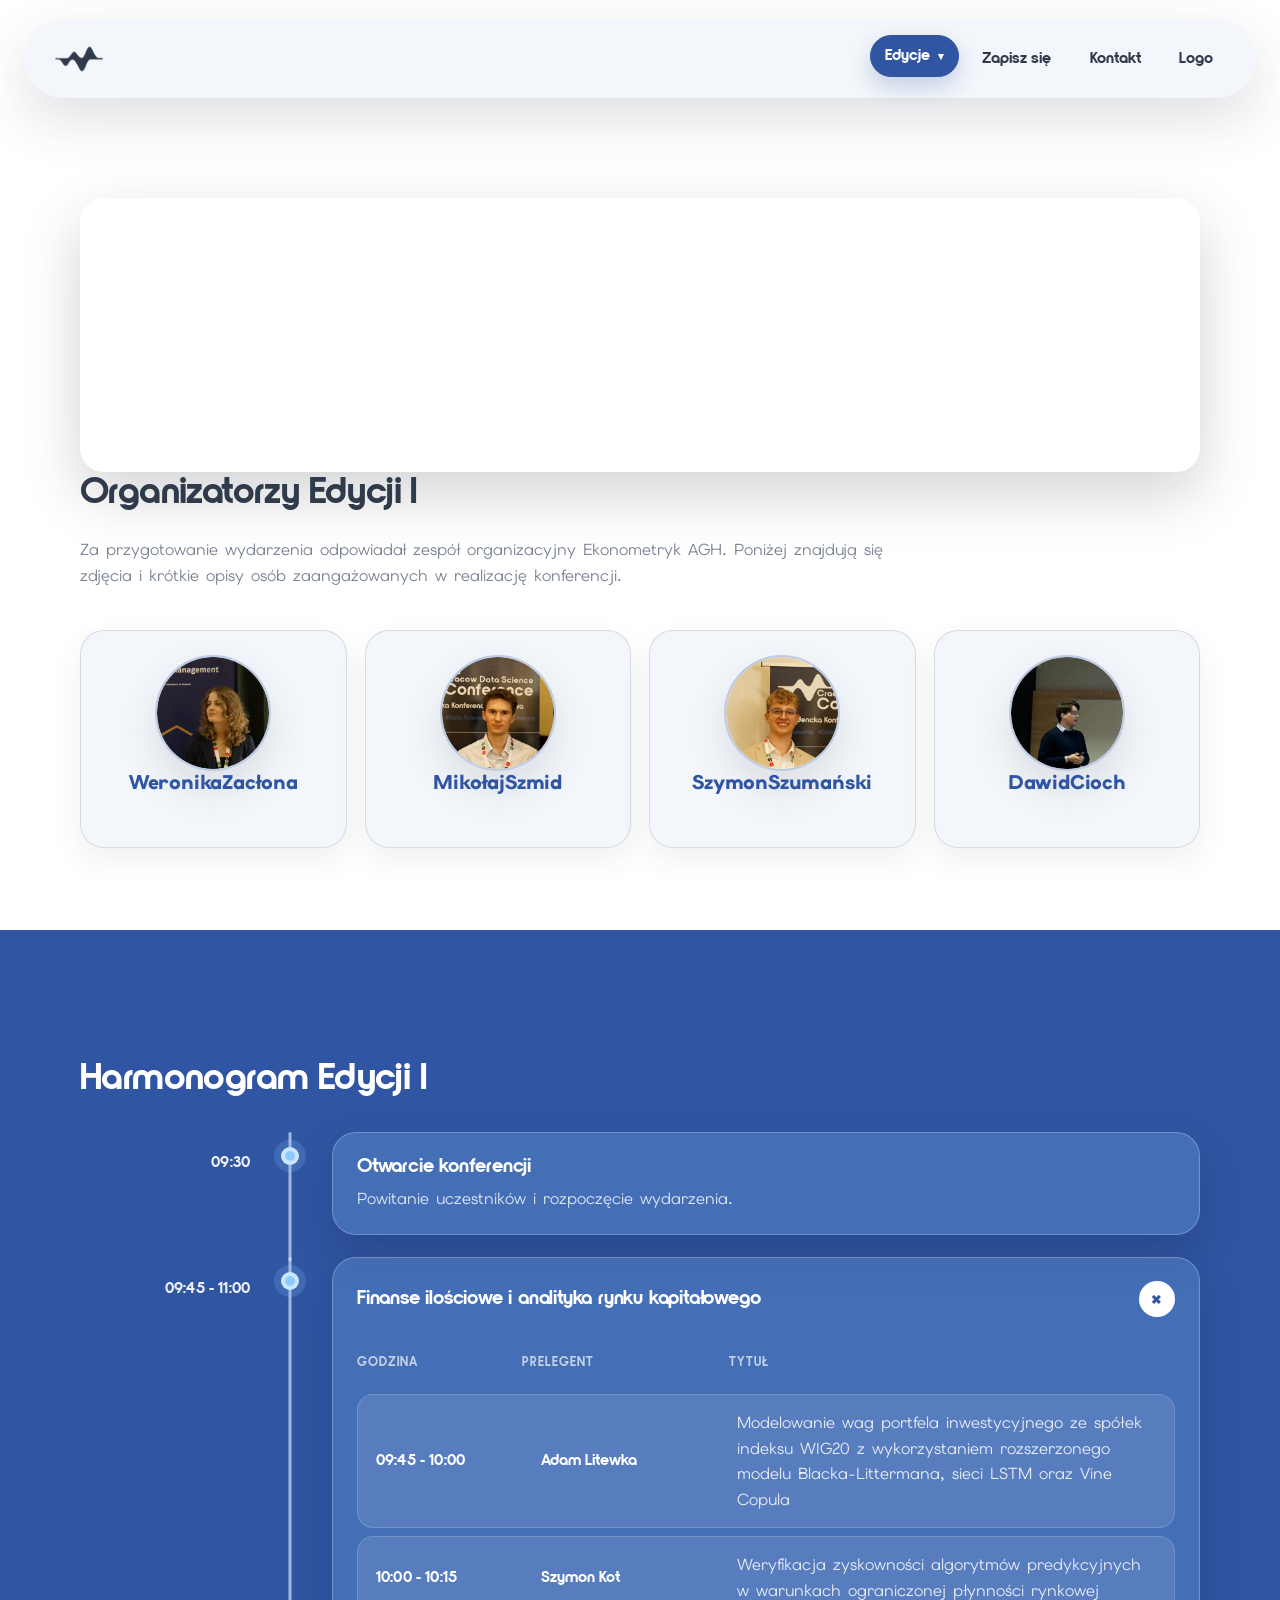
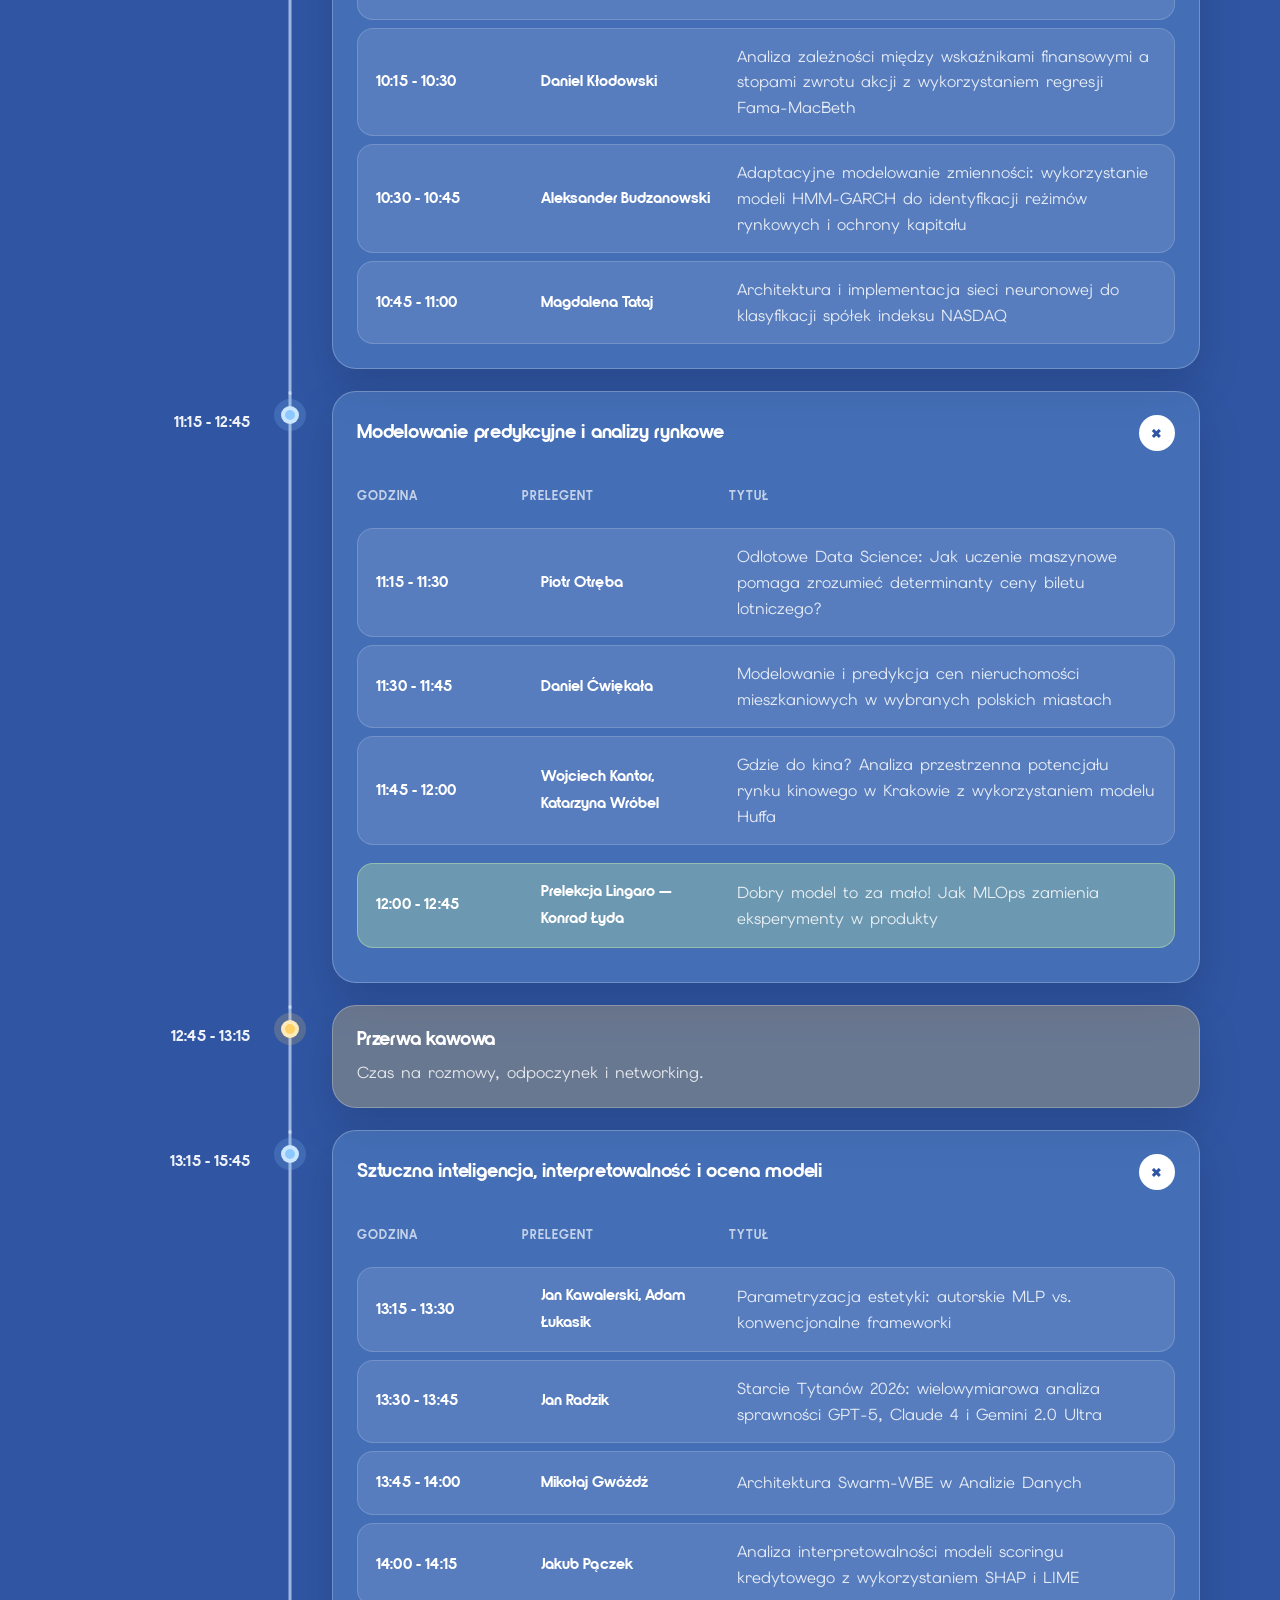
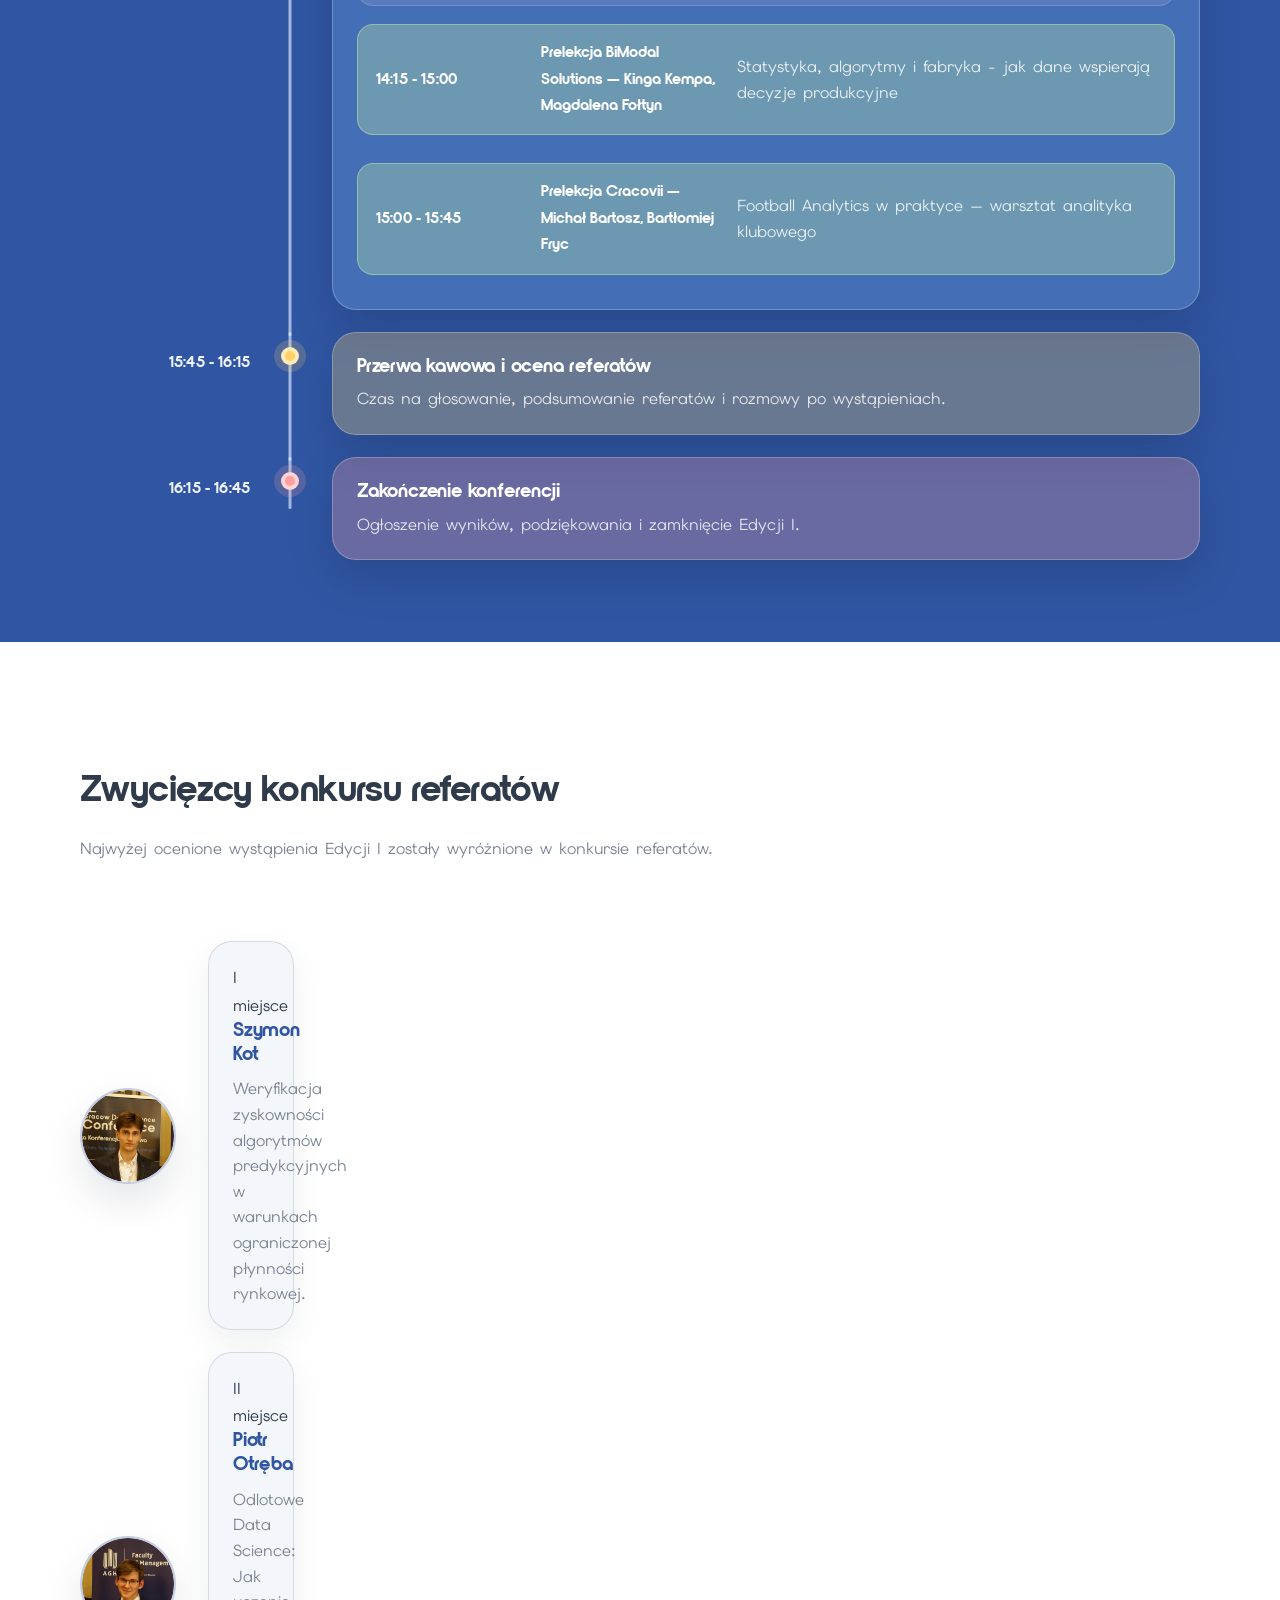
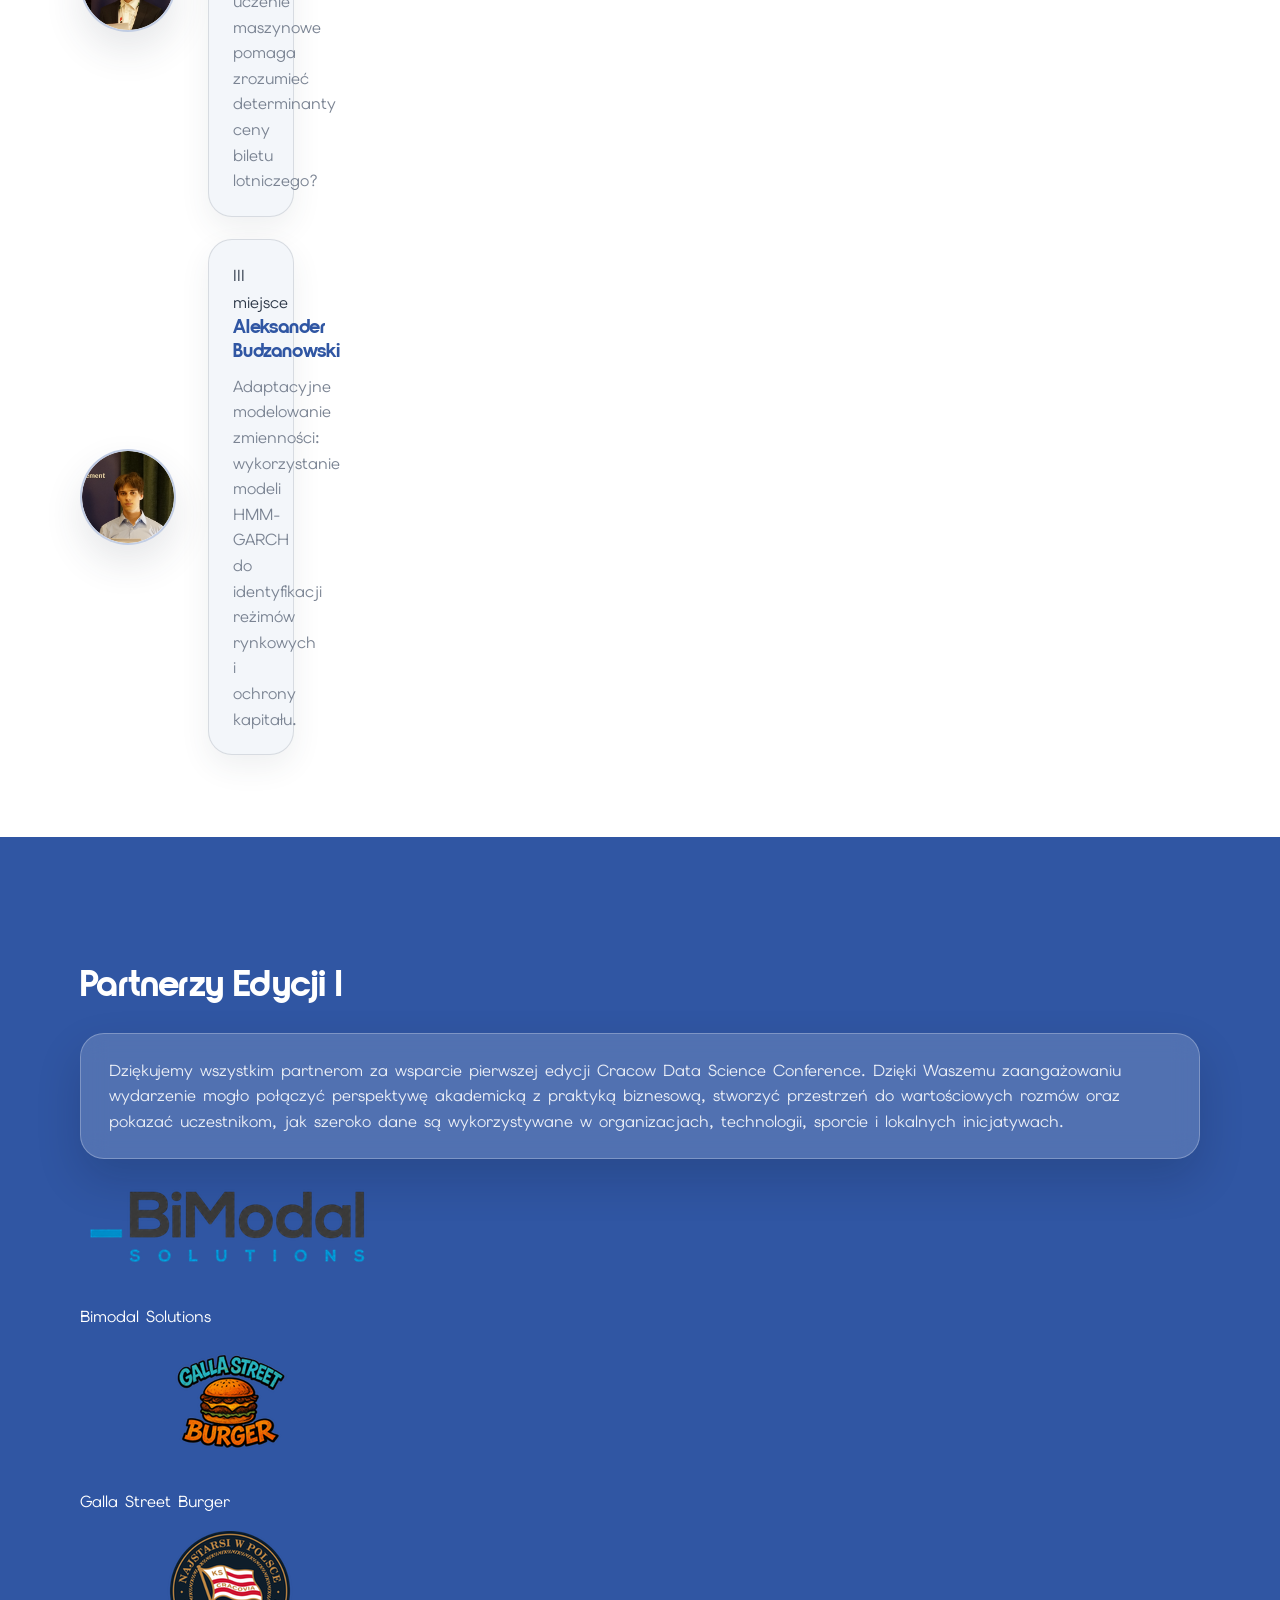
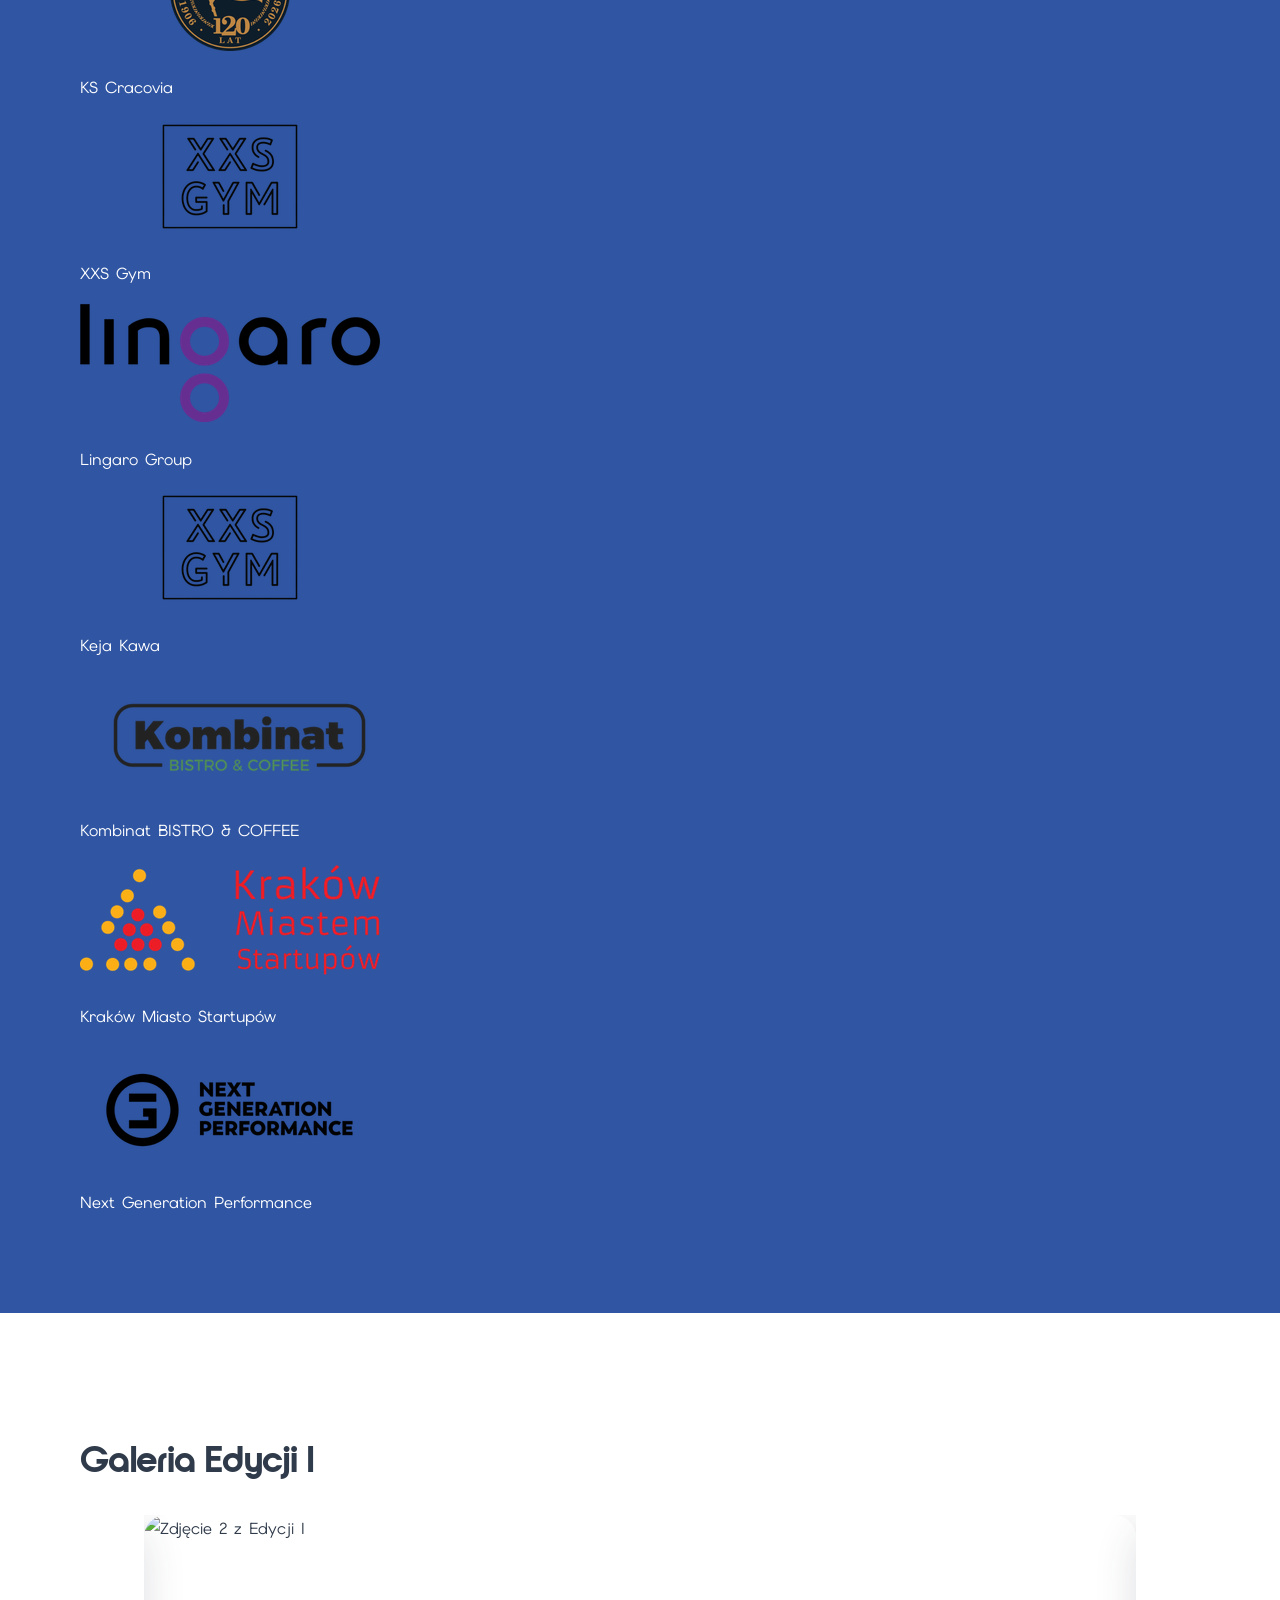
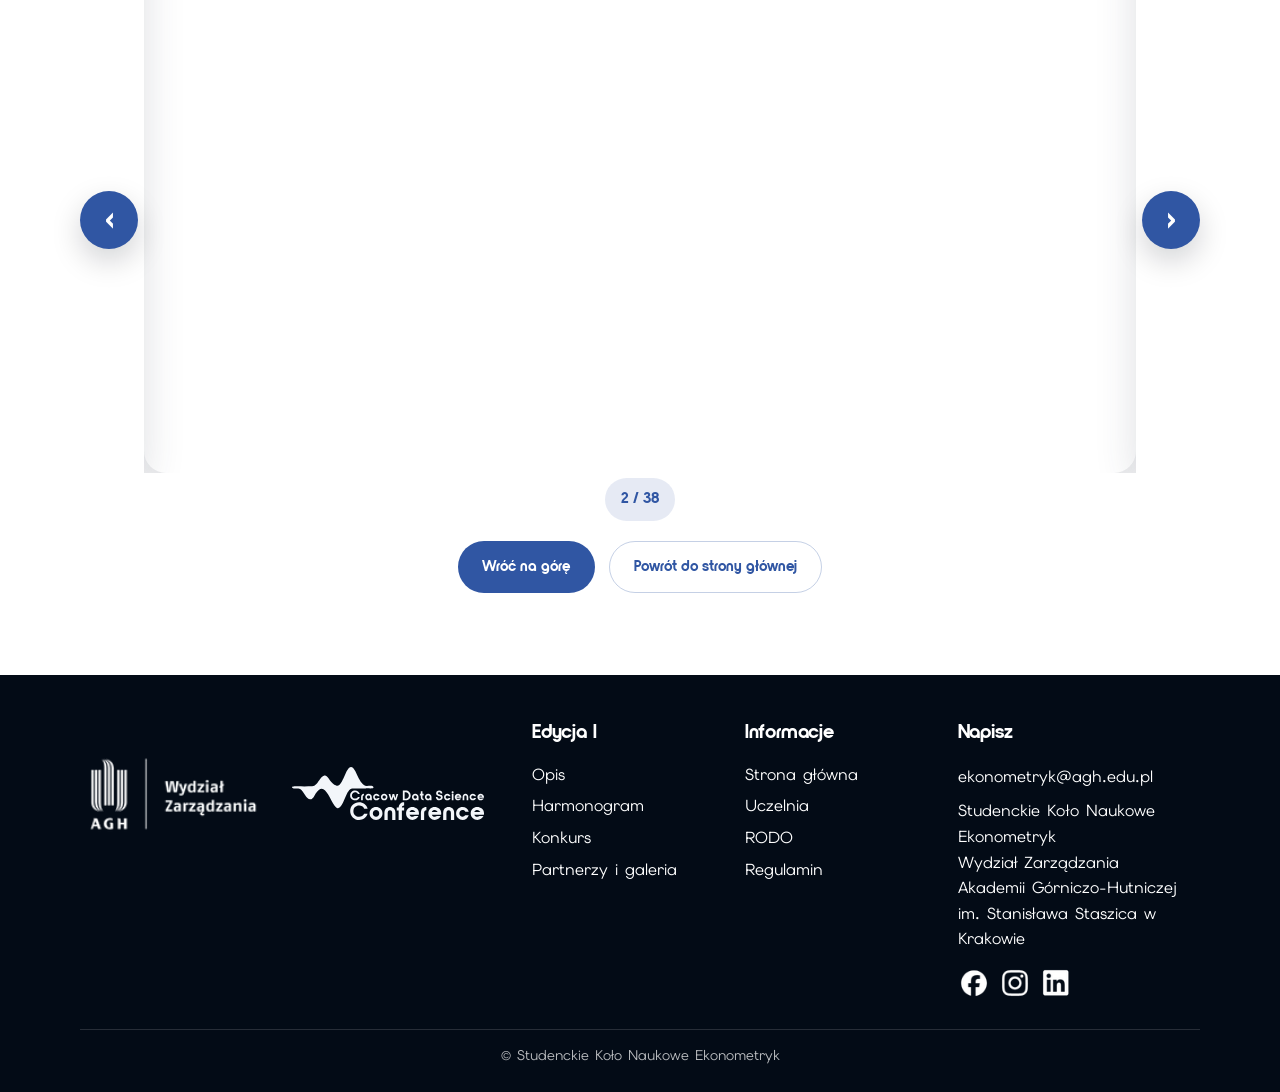
==== commit 2c10a0a3: "22 Poprawki W3C w podstronach" ====
--- a/docs/Edycja-I.html
+++ b/docs/Edycja-I.html
@@ -2,14 +2,14 @@
 
 <html lang="pl">
 <head>
-<meta charset="utf-8"/>
-<meta content="Dawid Cioch" name="author"/>
-<meta content="Podsumowanie I edycji Cracow Data Science Conference - opis wydarzenia, harmonogram, partnerzy i galeria zdjęć." name="description"/>
-<meta content="width=device-width, initial-scale=1.0" name="viewport"/>
+<meta charset="utf-8">
+<meta content="Dawid Cioch" name="author">
+<meta content="Podsumowanie I edycji Cracow Data Science Conference - opis wydarzenia, harmonogram, partnerzy i galeria zdjęć." name="description">
+<meta content="width=device-width, initial-scale=1.0" name="viewport">
 <title>Edycja I | Cracow Data Science Conference 2026</title>
-<link href="pics/icon/favicon.png" rel="icon" type="image/png"/>
-<link href="pics/icon/favicon.png" rel="apple-touch-icon"/>
-<link href="css/style.css?v=7" rel="stylesheet"/>
+<link href="pics/icon/favicon.png" rel="icon" type="image/png">
+<link href="pics/icon/favicon.png" rel="apple-touch-icon">
+<link href="css/style.css?v=7" rel="stylesheet">
 <style>
 /* Edycja I: zdjęcia organizatorów i zwycięzców konkursu */
 @media (min-width: 1101px) {
@@ -43,7 +43,7 @@
 <nav class="navbar edition-navbar">
 <div class="nav-content edition-nav-content">
 <a aria-label="Cracow Data Science Conference" class="logo" href="index.html">
-<img alt="Sygnet Cracow Data Science Conference" class="logo-image" src="pics/logo/sygnet.png"/>
+<img alt="Sygnet Cracow Data Science Conference" class="logo-image" src="pics/logo/sygnet.png">
 </a>
 <button aria-label="Otwórz menu" class="hamburger" id="hamburger" type="button">☰</button>
 <ul class="nav-links edition-nav-links" id="nav-links"><li class="nav-dropdown">
@@ -63,7 +63,7 @@
 <div class="page-inner event-hero-inner">
 <div class="event-hero-copy">
 <h1 class="edition-main-title">Edycja I</h1>
-<article class="event-description-box"><p>I edycja Cracow Data Science Conference odbyła się 28 kwietnia 2026 roku na Wydziale Zarządzania AGH w Krakowie. Wydarzenie zgromadziło studentów, doktorantów, absolwentów, ekspertów oraz partnerów zainteresowanych analizą danych, ekonometrią, sztuczną inteligencją i praktycznym wykorzystaniem metod ilościowych.</p><p>Program łączył część naukową, wystąpienia partnerów oraz przestrzeń do rozmowy o tym, jak dane wspierają decyzje w nauce, biznesie, technologii i organizacjach. Pierwsza edycja była punktem wyjścia do budowania cyklicznej konferencji rozwijanej przez społeczność Ekonometryk AGH.</p><div class="event-info-grid"><div><span>Kiedy</span><strong>28 kwietnia 2026 roku</strong></div><div><span>Gdzie</span><strong>Wydział Zarządzania AGH w Krakowie</strong></div><div><span>Charakter</span><strong>konferencja naukowa poświęcona data science</strong></div></div></article>
+<article class="event-description-box"><h2 hidden>Opis Edycji I</h2><p>I edycja Cracow Data Science Conference odbyła się 28 kwietnia 2026 roku na Wydziale Zarządzania AGH w Krakowie. Wydarzenie zgromadziło studentów, doktorantów, absolwentów, ekspertów oraz partnerów zainteresowanych analizą danych, ekonometrią, sztuczną inteligencją i praktycznym wykorzystaniem metod ilościowych.</p><p>Program łączył część naukową, wystąpienia partnerów oraz przestrzeń do rozmowy o tym, jak dane wspierają decyzje w nauce, biznesie, technologii i organizacjach. Pierwsza edycja była punktem wyjścia do budowania cyklicznej konferencji rozwijanej przez społeczność Ekonometryk AGH.</p><div class="event-info-grid"><div><span>Kiedy</span><strong>28 kwietnia 2026 roku</strong></div><div><span>Gdzie</span><strong>Wydział Zarządzania AGH w Krakowie</strong></div><div><span>Charakter</span><strong>konferencja naukowa poświęcona data science</strong></div></div></article>
 </div>
 <div class="page-inner organizers-inner-v5 event-organizers-combined" id="organizatorzy">
 <header class="edition-section-heading-centered organizers-heading-v5">
@@ -71,10 +71,10 @@
 <p>Za przygotowanie wydarzenia odpowiadał zespół organizacyjny Ekonometryk AGH. Poniżej znajdują się zdjęcia i krótkie opisy osób zaangażowanych w realizację konferencji.</p>
 </header>
 <div class="organizer-grid organizer-grid-v5">
-<article class="organizer-card organizer-card-v5"><div class="organizer-photo-wrap"><img alt="Weronika Zacłona" class="organizer-photo organizer-photo-v5" decoding="async" loading="lazy" src="I_edycja/organizatorzy/Weronika.png"/></div><h3><span class="organizer-name-text"><span class="organizer-name-first">Weronika</span><span class="organizer-name-last">Zacłona</span></span></h3><button aria-expanded="false" aria-label="Pokaż opis: Weronika Zacłona" class="organizer-toggle-button" type="button"><span aria-hidden="true" class="organizer-toggle-icons"></span></button><p class="organizer-description">Koordynowała I edycję konferencji, prowadziła kontakt naukowy i dbała o współpracę z partnerami wydarzenia.</p></article>
-<article class="organizer-card organizer-card-v5"><div class="organizer-photo-wrap"><img alt="Mikołaj Szmid" class="organizer-photo organizer-photo-v5" decoding="async" loading="lazy" src="I_edycja/organizatorzy/Mikolaj.png"/></div><h3><span class="organizer-name-text"><span class="organizer-name-first">Mikołaj</span><span class="organizer-name-last">Szmid</span></span></h3><button aria-expanded="false" aria-label="Pokaż opis: Mikołaj Szmid" class="organizer-toggle-button" type="button"><span aria-hidden="true" class="organizer-toggle-icons"></span></button><p class="organizer-description">Przygotowywał materiały graficzne, koordynował social media i odpowiadał za dokumentację fotograficzną konferencji.</p></article>
-<article class="organizer-card organizer-card-v5"><div class="organizer-photo-wrap"><img alt="Szymon Szumański" class="organizer-photo organizer-photo-v5" decoding="async" loading="lazy" src="I_edycja/organizatorzy/Szymon.png"/></div><h3><span class="organizer-name-text"><span class="organizer-name-first">Szymon</span><span class="organizer-name-last">Szumański</span></span></h3><button aria-expanded="false" aria-label="Pokaż opis: Szymon Szumański" class="organizer-toggle-button" type="button"><span aria-hidden="true" class="organizer-toggle-icons"></span></button><p class="organizer-description">Czuwał nad stroną techniczną wydarzenia, sprawami wewnętrznymi oraz dokumentacją organizacyjną.</p></article>
-<article class="organizer-card organizer-card-v5"><div class="organizer-photo-wrap"><img alt="Dawid Cioch" class="organizer-photo organizer-photo-v5" decoding="async" loading="lazy" src="I_edycja/organizatorzy/Dawid.png"/></div><h3><span class="organizer-name-text"><span class="organizer-name-first">Dawid</span><span class="organizer-name-last">Cioch</span></span></h3><button aria-expanded="false" aria-label="Pokaż opis: Dawid Cioch" class="organizer-toggle-button" type="button"><span aria-hidden="true" class="organizer-toggle-icons"></span></button><p class="organizer-description">Stworzył logo konferencji i stronę internetową, a także wspierał zespół w przygotowaniu części merytorycznej.</p></article>
+<article class="organizer-card organizer-card-v5"><div class="organizer-photo-wrap"><img alt="Weronika Zacłona" class="organizer-photo organizer-photo-v5" decoding="async" loading="lazy" src="I_edycja/organizatorzy/Weronika.png"></div><h3><span class="organizer-name-text"><span class="organizer-name-first">Weronika</span><span class="organizer-name-last">Zacłona</span></span></h3><button aria-expanded="false" aria-label="Pokaż opis: Weronika Zacłona" class="organizer-toggle-button organizer-photo-button" type="button"><span aria-hidden="true" class="organizer-toggle-icons"></span></button><p class="organizer-description">Koordynowała I edycję konferencji, prowadziła kontakt naukowy i dbała o współpracę z partnerami wydarzenia.</p></article>
+<article class="organizer-card organizer-card-v5"><div class="organizer-photo-wrap"><img alt="Mikołaj Szmid" class="organizer-photo organizer-photo-v5" decoding="async" loading="lazy" src="I_edycja/organizatorzy/Mikolaj.png"></div><h3><span class="organizer-name-text"><span class="organizer-name-first">Mikołaj</span><span class="organizer-name-last">Szmid</span></span></h3><button aria-expanded="false" aria-label="Pokaż opis: Mikołaj Szmid" class="organizer-toggle-button organizer-photo-button" type="button"><span aria-hidden="true" class="organizer-toggle-icons"></span></button><p class="organizer-description">Przygotowywał materiały graficzne, koordynował social media i odpowiadał za dokumentację fotograficzną konferencji.</p></article>
+<article class="organizer-card organizer-card-v5"><div class="organizer-photo-wrap"><img alt="Szymon Szumański" class="organizer-photo organizer-photo-v5" decoding="async" loading="lazy" src="I_edycja/organizatorzy/Szymon.png"></div><h3><span class="organizer-name-text"><span class="organizer-name-first">Szymon</span><span class="organizer-name-last">Szumański</span></span></h3><button aria-expanded="false" aria-label="Pokaż opis: Szymon Szumański" class="organizer-toggle-button organizer-photo-button" type="button"><span aria-hidden="true" class="organizer-toggle-icons"></span></button><p class="organizer-description">Czuwał nad stroną techniczną wydarzenia, sprawami wewnętrznymi oraz dokumentacją organizacyjną.</p></article>
+<article class="organizer-card organizer-card-v5"><div class="organizer-photo-wrap"><img alt="Dawid Cioch" class="organizer-photo organizer-photo-v5" decoding="async" loading="lazy" src="I_edycja/organizatorzy/Dawid.png"></div><h3><span class="organizer-name-text"><span class="organizer-name-first">Dawid</span><span class="organizer-name-last">Cioch</span></span></h3><button aria-expanded="false" aria-label="Pokaż opis: Dawid Cioch" class="organizer-toggle-button organizer-photo-button" type="button"><span aria-hidden="true" class="organizer-toggle-icons"></span></button><p class="organizer-description">Stworzył logo konferencji i stronę internetową, a także wspierał zespół w przygotowaniu części merytorycznej.</p></article>
 </div>
 </div></div>
 </section>
@@ -82,12 +82,12 @@
 <div class="wave-animation-background"><div class="wave-animation" data-animation-path="animation/Wave Animation.json"></div></div>
 <div class="page-inner">
 <div class="section-header schedule-title-only"><h2>Harmonogram Edycji I</h2></div>
-<div aria-label="Harmonogram Edycji I" class="schedule-outer-timeline">
+<div aria-label="Harmonogram Edycji I" class="schedule-outer-timeline" role="region">
 <article class="schedule-outer-item is-science"><div class="outer-time">09:30</div><div class="outer-axis"><span></span></div><div class="outer-card schedule-static-card"><h3>Otwarcie konferencji</h3><p>Powitanie uczestników i rozpoczęcie wydarzenia.</p></div></article>
-<article class="schedule-outer-item is-science"><div class="outer-time">09:45 - 11:00</div><div class="outer-axis"><span></span></div><details class="outer-card schedule-panel" open=""><summary><h3>Finanse ilościowe i analityka rynku kapitałowego</h3><span class="schedule-open-indicator">+</span></summary><div class="schedule-talk-table"><div class="schedule-table-head"><span>Godzina</span><span>Prelegent</span><span>Tytuł</span></div><div class="schedule-row"><time>09:45 - 10:00</time><strong>Adam Litewka</strong><p>Modelowanie wag portfela inwestycyjnego ze spółek indeksu WIG20 z wykorzystaniem rozszerzonego modelu Blacka-Littermana, sieci LSTM oraz Vine Copula</p></div><div class="schedule-row"><time>10:00 - 10:15</time><strong>Szymon Kot</strong><p>Weryfikacja zyskowności algorytmów predykcyjnych w warunkach ograniczonej płynności rynkowej</p></div><div class="schedule-row"><time>10:15 - 10:30</time><strong>Daniel Kłodowski</strong><p>Analiza zależności między wskaźnikami finansowymi a stopami zwrotu akcji z wykorzystaniem regresji Fama-MacBeth</p></div><div class="schedule-row"><time>10:30 - 10:45</time><strong>Aleksander Budzanowski</strong><p>Adaptacyjne modelowanie zmienności: wykorzystanie modeli HMM-GARCH do identyfikacji reżimów rynkowych i ochrony kapitału</p></div><div class="schedule-row"><time>10:45 - 11:00</time><strong>Magdalena Tataj</strong><p>Architektura i implementacja sieci neuronowej do klasyfikacji spółek indeksu NASDAQ</p></div></div></details></article>
-<article class="schedule-outer-item is-science"><div class="outer-time">11:15 - 12:45</div><div class="outer-axis"><span></span></div><details class="outer-card schedule-panel" open=""><summary><h3>Modelowanie predykcyjne i analizy rynkowe</h3><span class="schedule-open-indicator">+</span></summary><div class="schedule-talk-table"><div class="schedule-table-head"><span>Godzina</span><span>Prelegent</span><span>Tytuł</span></div><div class="schedule-row"><time>11:15 - 11:30</time><strong>Piotr Otręba</strong><p>Odlotowe Data Science: Jak uczenie maszynowe pomaga zrozumieć determinanty ceny biletu lotniczego?</p></div><div class="schedule-row"><time>11:30 - 11:45</time><strong>Daniel Ćwiękała</strong><p>Modelowanie i predykcja cen nieruchomości mieszkaniowych w wybranych polskich miastach</p></div><div class="schedule-row"><time>11:45 - 12:00</time><strong>Wojciech Kantor, Katarzyna Wróbel</strong><p>Gdzie do kina? Analiza przestrzenna potencjału rynku kinowego w Krakowie z wykorzystaniem modelu Huffa</p></div><div class="schedule-row is-company"><time>12:00 - 12:45</time><strong>Prelekcja Lingaro — Konrad Łyda</strong><p>Dobry model to za mało! Jak MLOps zamienia eksperymenty w produkty</p></div></div></details></article>
+<article class="schedule-outer-item is-science"><div class="outer-time">09:45 - 11:00</div><div class="outer-axis"><span></span></div><details class="outer-card schedule-panel" open=""><summary><h3>Finanse ilościowe i analityka rynku kapitałowego</h3><span class="schedule-open-indicator">+</span></summary><div class="schedule-talk-table"><div class="schedule-table-head"><span>Godzina</span><span>Prelegent</span><span>Tytuł</span></div><div class="schedule-row"><time datetime="2026-04-28T09:45">09:45 - 10:00</time><strong>Adam Litewka</strong><p>Modelowanie wag portfela inwestycyjnego ze spółek indeksu WIG20 z wykorzystaniem rozszerzonego modelu Blacka-Littermana, sieci LSTM oraz Vine Copula</p></div><div class="schedule-row"><time datetime="2026-04-28T10:00">10:00 - 10:15</time><strong>Szymon Kot</strong><p>Weryfikacja zyskowności algorytmów predykcyjnych w warunkach ograniczonej płynności rynkowej</p></div><div class="schedule-row"><time datetime="2026-04-28T10:15">10:15 - 10:30</time><strong>Daniel Kłodowski</strong><p>Analiza zależności między wskaźnikami finansowymi a stopami zwrotu akcji z wykorzystaniem regresji Fama-MacBeth</p></div><div class="schedule-row"><time datetime="2026-04-28T10:30">10:30 - 10:45</time><strong>Aleksander Budzanowski</strong><p>Adaptacyjne modelowanie zmienności: wykorzystanie modeli HMM-GARCH do identyfikacji reżimów rynkowych i ochrony kapitału</p></div><div class="schedule-row"><time datetime="2026-04-28T10:45">10:45 - 11:00</time><strong>Magdalena Tataj</strong><p>Architektura i implementacja sieci neuronowej do klasyfikacji spółek indeksu NASDAQ</p></div></div></details></article>
+<article class="schedule-outer-item is-science"><div class="outer-time">11:15 - 12:45</div><div class="outer-axis"><span></span></div><details class="outer-card schedule-panel" open=""><summary><h3>Modelowanie predykcyjne i analizy rynkowe</h3><span class="schedule-open-indicator">+</span></summary><div class="schedule-talk-table"><div class="schedule-table-head"><span>Godzina</span><span>Prelegent</span><span>Tytuł</span></div><div class="schedule-row"><time datetime="2026-04-28T11:15">11:15 - 11:30</time><strong>Piotr Otręba</strong><p>Odlotowe Data Science: Jak uczenie maszynowe pomaga zrozumieć determinanty ceny biletu lotniczego?</p></div><div class="schedule-row"><time datetime="2026-04-28T11:30">11:30 - 11:45</time><strong>Daniel Ćwiękała</strong><p>Modelowanie i predykcja cen nieruchomości mieszkaniowych w wybranych polskich miastach</p></div><div class="schedule-row"><time datetime="2026-04-28T11:45">11:45 - 12:00</time><strong>Wojciech Kantor, Katarzyna Wróbel</strong><p>Gdzie do kina? Analiza przestrzenna potencjału rynku kinowego w Krakowie z wykorzystaniem modelu Huffa</p></div><div class="schedule-row is-company"><time datetime="2026-04-28T12:00">12:00 - 12:45</time><strong>Prelekcja Lingaro — Konrad Łyda</strong><p>Dobry model to za mało! Jak MLOps zamienia eksperymenty w produkty</p></div></div></details></article>
 <article class="schedule-outer-item is-break"><div class="outer-time">12:45 - 13:15</div><div class="outer-axis"><span></span></div><div class="outer-card schedule-static-card"><h3>Przerwa kawowa</h3><p>Czas na rozmowy, odpoczynek i networking.</p></div></article>
-<article class="schedule-outer-item is-science"><div class="outer-time">13:15 - 15:45</div><div class="outer-axis"><span></span></div><details class="outer-card schedule-panel" open=""><summary><h3>Sztuczna inteligencja, interpretowalność i ocena modeli</h3><span class="schedule-open-indicator">+</span></summary><div class="schedule-talk-table"><div class="schedule-table-head"><span>Godzina</span><span>Prelegent</span><span>Tytuł</span></div><div class="schedule-row"><time>13:15 - 13:30</time><strong>Jan Kawalerski, Adam Łukasik</strong><p>Parametryzacja estetyki: autorskie MLP vs. konwencjonalne frameworki</p></div><div class="schedule-row"><time>13:30 - 13:45</time><strong>Jan Radzik</strong><p>Starcie Tytanów 2026: wielowymiarowa analiza sprawności GPT-5, Claude 4 i Gemini 2.0 Ultra</p></div><div class="schedule-row"><time>13:45 - 14:00</time><strong>Mikołaj Gwóźdź</strong><p>Architektura Swarm-WBE w Analizie Danych</p></div><div class="schedule-row"><time>14:00 - 14:15</time><strong>Jakub Pączek</strong><p>Analiza interpretowalności modeli scoringu kredytowego z wykorzystaniem SHAP i LIME</p></div><div class="schedule-row is-company"><time>14:15 - 15:00</time><strong>Prelekcja BiModal Solutions — Kinga Kempa, Magdalena Fołtyn</strong><p>Statystyka, algorytmy i fabryka - jak dane wspierają decyzje produkcyjne</p></div><div class="schedule-row is-company"><time>15:00 - 15:45</time><strong>Prelekcja Cracovii — Michał Bartosz, Bartłomiej Fryc</strong><p>Football Analytics w praktyce — warsztat analityka klubowego</p></div></div></details></article>
+<article class="schedule-outer-item is-science"><div class="outer-time">13:15 - 15:45</div><div class="outer-axis"><span></span></div><details class="outer-card schedule-panel" open=""><summary><h3>Sztuczna inteligencja, interpretowalność i ocena modeli</h3><span class="schedule-open-indicator">+</span></summary><div class="schedule-talk-table"><div class="schedule-table-head"><span>Godzina</span><span>Prelegent</span><span>Tytuł</span></div><div class="schedule-row"><time datetime="2026-04-28T13:15">13:15 - 13:30</time><strong>Jan Kawalerski, Adam Łukasik</strong><p>Parametryzacja estetyki: autorskie MLP vs. konwencjonalne frameworki</p></div><div class="schedule-row"><time datetime="2026-04-28T13:30">13:30 - 13:45</time><strong>Jan Radzik</strong><p>Starcie Tytanów 2026: wielowymiarowa analiza sprawności GPT-5, Claude 4 i Gemini 2.0 Ultra</p></div><div class="schedule-row"><time datetime="2026-04-28T13:45">13:45 - 14:00</time><strong>Mikołaj Gwóźdź</strong><p>Architektura Swarm-WBE w Analizie Danych</p></div><div class="schedule-row"><time datetime="2026-04-28T14:00">14:00 - 14:15</time><strong>Jakub Pączek</strong><p>Analiza interpretowalności modeli scoringu kredytowego z wykorzystaniem SHAP i LIME</p></div><div class="schedule-row is-company"><time datetime="2026-04-28T14:15">14:15 - 15:00</time><strong>Prelekcja BiModal Solutions — Kinga Kempa, Magdalena Fołtyn</strong><p>Statystyka, algorytmy i fabryka - jak dane wspierają decyzje produkcyjne</p></div><div class="schedule-row is-company"><time datetime="2026-04-28T15:00">15:00 - 15:45</time><strong>Prelekcja Cracovii — Michał Bartosz, Bartłomiej Fryc</strong><p>Football Analytics w praktyce — warsztat analityka klubowego</p></div></div></details></article>
 <article class="schedule-outer-item is-break"><div class="outer-time">15:45 - 16:15</div><div class="outer-axis"><span></span></div><div class="outer-card schedule-static-card"><h3>Przerwa kawowa i ocena referatów</h3><p>Czas na głosowanie, podsumowanie referatów i rozmowy po wystąpieniach.</p></div></article>
 <article class="schedule-outer-item is-closing"><div class="outer-time">16:15 - 16:45</div><div class="outer-axis"><span></span></div><div class="outer-card schedule-static-card"><h3>Zakończenie konferencji</h3><p>Ogłoszenie wyników, podziękowania i zamknięcie Edycji I.</p></div></article>
 </div>
@@ -102,21 +102,21 @@
 </header>
 <div class="winners-vertical-list winners-sequence">
 <article class="winner-item">
-<img alt="Szymon Kot" class="winner-photo-placeholder" decoding="async" loading="lazy" src="I_edycja/konkurs/SzymonI.png"/>
+<img alt="Szymon Kot" class="winner-photo-placeholder" decoding="async" loading="lazy" src="I_edycja/konkurs/SzymonI.png">
 <div class="winner-content">
 <div class="winner-title-line"><span class="winner-place-box">I miejsce</span><h3>Szymon Kot</h3></div>
 <p>Weryfikacja zyskowności algorytmów predykcyjnych w warunkach ograniczonej płynności rynkowej.</p>
 </div>
 </article>
 <article class="winner-item">
-<img alt="Piotr Otręba" class="winner-photo-placeholder" decoding="async" loading="lazy" src="I_edycja/konkurs/PiotrII.png"/>
+<img alt="Piotr Otręba" class="winner-photo-placeholder" decoding="async" loading="lazy" src="I_edycja/konkurs/PiotrII.png">
 <div class="winner-content">
 <div class="winner-title-line"><span class="winner-place-box">II miejsce</span><h3>Piotr Otręba</h3></div>
 <p>Odlotowe Data Science: Jak uczenie maszynowe pomaga zrozumieć determinanty ceny biletu lotniczego?</p>
 </div>
 </article>
 <article class="winner-item">
-<img alt="Aleksander Budzanowski" class="winner-photo-placeholder" decoding="async" loading="lazy" src="I_edycja/konkurs/AleksanderIII.png"/>
+<img alt="Aleksander Budzanowski" class="winner-photo-placeholder" decoding="async" loading="lazy" src="I_edycja/konkurs/AleksanderIII.png">
 <div class="winner-content">
 <div class="winner-title-line"><span class="winner-place-box">III miejsce</span><h3>Aleksander Budzanowski</h3></div>
 <p>Adaptacyjne modelowanie zmienności: wykorzystanie modeli HMM-GARCH do identyfikacji reżimów rynkowych i ochrony kapitału.</p>
@@ -132,143 +132,143 @@
 <h2>Partnerzy Edycji I</h2>
 <div class="sponsor-thanks-box sponsor-thanks-box-v5"><p>Dziękujemy wszystkim partnerom za wsparcie pierwszej edycji Cracow Data Science Conference. Dzięki Waszemu zaangażowaniu wydarzenie mogło połączyć perspektywę akademicką z praktyką biznesową, stworzyć przestrzeń do wartościowych rozmów oraz pokazać uczestnikom, jak szeroko dane są wykorzystywane w organizacjach, technologii, sporcie i lokalnych inicjatywach.</p></div>
 </header>
-<div aria-label="Partnerzy Edycji I" class="edition-partners-grid edition-partners-grid-v5">
-<article class="edition-partner-card"><div class="edition-partner-logo-wrap"><img alt="Bimodal Solutions" decoding="async" loading="lazy" src="I_edycja/loga_sponsorw_I_edycja/Bimodal.png"/></div><p class="edition-partner-name">Bimodal Solutions</p></article>
-<article class="edition-partner-card"><div class="edition-partner-logo-wrap"><img alt="Galla Street Burger" decoding="async" loading="lazy" src="I_edycja/loga_sponsorw_I_edycja/burger.png"/></div><p class="edition-partner-name">Galla Street Burger</p></article>
-<article class="edition-partner-card"><div class="edition-partner-logo-wrap"><img alt="KS Cracovia" decoding="async" loading="lazy" src="I_edycja/loga_sponsorw_I_edycja/Cracovia.png"/></div><p class="edition-partner-name">KS Cracovia</p></article>
-<article class="edition-partner-card"><div class="edition-partner-logo-wrap"><img alt="XXS Gym" decoding="async" loading="lazy" src="I_edycja/loga_sponsorw_I_edycja/gym.png"/></div><p class="edition-partner-name">XXS Gym</p></article>
-<article class="edition-partner-card"><div class="edition-partner-logo-wrap"><img alt="Lingaro Group" decoding="async" loading="lazy" src="I_edycja/loga_sponsorw_I_edycja/Ingaro.png"/></div><p class="edition-partner-name">Lingaro Group</p></article>
-<article class="edition-partner-card"><div class="edition-partner-logo-wrap"><img alt="Keja Kawa" decoding="async" loading="lazy" src="I_edycja/loga_sponsorw_I_edycja/kawa.png"/></div><p class="edition-partner-name">Keja Kawa</p></article>
-<article class="edition-partner-card"><div class="edition-partner-logo-wrap"><img alt="Kombinat BISTRO & COFFEE" decoding="async" loading="lazy" src="I_edycja/loga_sponsorw_I_edycja/kombinat.png"/></div><p class="edition-partner-name">Kombinat BISTRO & COFFEE</p></article>
-<article class="edition-partner-card"><div class="edition-partner-logo-wrap"><img alt="Kraków Miasto Startupów" decoding="async" loading="lazy" src="I_edycja/loga_sponsorw_I_edycja/Krakow_Miasto_Startapow.png"/></div><p class="edition-partner-name">Kraków Miasto Startupów</p></article>
-<article class="edition-partner-card"><div class="edition-partner-logo-wrap"><img alt="Next Generation Performance" decoding="async" loading="lazy" src="I_edycja/loga_sponsorw_I_edycja/next_generation_performance.png"/></div><p class="edition-partner-name">Next Generation Performance</p></article>
+<div aria-label="Partnerzy Edycji I" class="edition-partners-grid edition-partners-grid-v5" role="region">
+<article class="edition-partner-card"><h3 hidden>Bimodal Solutions</h3><div class="edition-partner-logo-wrap"><img alt="Bimodal Solutions" decoding="async" loading="lazy" src="I_edycja/loga_sponsorw_I_edycja/Bimodal.png"></div><p class="edition-partner-name">Bimodal Solutions</p></article>
+<article class="edition-partner-card"><h3 hidden>Galla Street Burger</h3><div class="edition-partner-logo-wrap"><img alt="Galla Street Burger" decoding="async" loading="lazy" src="I_edycja/loga_sponsorw_I_edycja/burger.png"></div><p class="edition-partner-name">Galla Street Burger</p></article>
+<article class="edition-partner-card"><h3 hidden>KS Cracovia</h3><div class="edition-partner-logo-wrap"><img alt="KS Cracovia" decoding="async" loading="lazy" src="I_edycja/loga_sponsorw_I_edycja/Cracovia.png"></div><p class="edition-partner-name">KS Cracovia</p></article>
+<article class="edition-partner-card"><h3 hidden>XXS Gym</h3><div class="edition-partner-logo-wrap"><img alt="XXS Gym" decoding="async" loading="lazy" src="I_edycja/loga_sponsorw_I_edycja/gym.png"></div><p class="edition-partner-name">XXS Gym</p></article>
+<article class="edition-partner-card"><h3 hidden>Lingaro Group</h3><div class="edition-partner-logo-wrap"><img alt="Lingaro Group" decoding="async" loading="lazy" src="I_edycja/loga_sponsorw_I_edycja/Ingaro.png"></div><p class="edition-partner-name">Lingaro Group</p></article>
+<article class="edition-partner-card"><h3 hidden>Keja Kawa</h3><div class="edition-partner-logo-wrap"><img alt="Keja Kawa" decoding="async" loading="lazy" src="I_edycja/loga_sponsorw_I_edycja/kawa.png"></div><p class="edition-partner-name">Keja Kawa</p></article>
+<article class="edition-partner-card"><h3 hidden>Kombinat BISTRO & COFFEE</h3><div class="edition-partner-logo-wrap"><img alt="Kombinat BISTRO & COFFEE" decoding="async" loading="lazy" src="I_edycja/loga_sponsorw_I_edycja/kombinat.png"></div><p class="edition-partner-name">Kombinat BISTRO & COFFEE</p></article>
+<article class="edition-partner-card"><h3 hidden>Kraków Miasto Startupów</h3><div class="edition-partner-logo-wrap"><img alt="Kraków Miasto Startupów" decoding="async" loading="lazy" src="I_edycja/loga_sponsorw_I_edycja/Krakow_Miasto_Startapow.png"></div><p class="edition-partner-name">Kraków Miasto Startupów</p></article>
+<article class="edition-partner-card"><h3 hidden>Next Generation Performance</h3><div class="edition-partner-logo-wrap"><img alt="Next Generation Performance" decoding="async" loading="lazy" src="I_edycja/loga_sponsorw_I_edycja/next_generation_performance.png"></div><p class="edition-partner-name">Next Generation Performance</p></article>
 </div>
 </div>
 </section>
 <section class="page-section white-section edition-gallery-section gallery-section-v2 gallery-section-v5" id="zdjecia">
 <div class="wave-animation-background"><div class="wave-animation" data-animation-path="animation/Wave Animation.json"></div></div>
-<div class="page-inner gallery-combined-block"><div class="section-header"><h2>Galeria Edycji I</h2></div><div aria-label="Galeria zdjęć z Edycji I" class="edition-gallery-carousel js-edition-gallery" tabindex="0"><button aria-label="Poprzednie zdjęcie" class="edition-gallery-arrow edition-gallery-prev" type="button">‹</button><div class="edition-gallery-viewport"><div class="edition-gallery-track">
+<div class="page-inner gallery-combined-block"><div class="section-header"><h2>Galeria Edycji I</h2></div><div aria-label="Galeria zdjęć z Edycji I" class="edition-gallery-carousel js-edition-gallery" role="region" tabindex="0"><button aria-label="Poprzednie zdjęcie" class="edition-gallery-arrow edition-gallery-prev" type="button">‹</button><div class="edition-gallery-viewport"><div class="edition-gallery-track">
 <figure aria-label="Zdjęcie 1 z 38" class="edition-gallery-slide">
-<img alt="Zdjęcie 1 z Edycji I" decoding="async" loading="eager" src="I_edycja/I-edycja-zdj/_DSC5010.JPG"/>
+<img alt="Zdjęcie 1 z Edycji I" decoding="async" loading="eager" src="I_edycja/I-edycja-zdj/_DSC5010.JPG">
 </figure>
 <figure aria-label="Zdjęcie 2 z 38" class="edition-gallery-slide">
-<img alt="Zdjęcie 2 z Edycji I" decoding="async" loading="eager" src="I_edycja/I-edycja-zdj/_DSC5013.JPG"/>
+<img alt="Zdjęcie 2 z Edycji I" decoding="async" loading="eager" src="I_edycja/I-edycja-zdj/_DSC5013.JPG">
 </figure>
 <figure aria-label="Zdjęcie 3 z 38" class="edition-gallery-slide">
-<img alt="Zdjęcie 3 z Edycji I" decoding="async" loading="lazy" src="I_edycja/I-edycja-zdj/_DSC5014.JPG"/>
+<img alt="Zdjęcie 3 z Edycji I" decoding="async" loading="lazy" src="I_edycja/I-edycja-zdj/_DSC5014.JPG">
 </figure>
 <figure aria-label="Zdjęcie 4 z 38" class="edition-gallery-slide">
-<img alt="Zdjęcie 4 z Edycji I" decoding="async" loading="lazy" src="I_edycja/I-edycja-zdj/_DSC5022.JPG"/>
+<img alt="Zdjęcie 4 z Edycji I" decoding="async" loading="lazy" src="I_edycja/I-edycja-zdj/_DSC5022.JPG">
 </figure>
 <figure aria-label="Zdjęcie 5 z 38" class="edition-gallery-slide">
-<img alt="Zdjęcie 5 z Edycji I" decoding="async" loading="lazy" src="I_edycja/I-edycja-zdj/_DSC5027.JPG"/>
+<img alt="Zdjęcie 5 z Edycji I" decoding="async" loading="lazy" src="I_edycja/I-edycja-zdj/_DSC5027.JPG">
 </figure>
 <figure aria-label="Zdjęcie 6 z 38" class="edition-gallery-slide">
-<img alt="Zdjęcie 6 z Edycji I" decoding="async" loading="lazy" src="I_edycja/I-edycja-zdj/_DSC5036.JPG"/>
+<img alt="Zdjęcie 6 z Edycji I" decoding="async" loading="lazy" src="I_edycja/I-edycja-zdj/_DSC5036.JPG">
 </figure>
 <figure aria-label="Zdjęcie 7 z 38" class="edition-gallery-slide">
-<img alt="Zdjęcie 7 z Edycji I" decoding="async" loading="lazy" src="I_edycja/I-edycja-zdj/_DSC5041.JPG"/>
+<img alt="Zdjęcie 7 z Edycji I" decoding="async" loading="lazy" src="I_edycja/I-edycja-zdj/_DSC5041.JPG">
 </figure>
 <figure aria-label="Zdjęcie 8 z 38" class="edition-gallery-slide">
-<img alt="Zdjęcie 8 z Edycji I" decoding="async" loading="lazy" src="I_edycja/I-edycja-zdj/_DSC5047.JPG"/>
+<img alt="Zdjęcie 8 z Edycji I" decoding="async" loading="lazy" src="I_edycja/I-edycja-zdj/_DSC5047.JPG">
 </figure>
 <figure aria-label="Zdjęcie 9 z 38" class="edition-gallery-slide">
-<img alt="Zdjęcie 9 z Edycji I" decoding="async" loading="lazy" src="I_edycja/I-edycja-zdj/_DSC5050.JPG"/>
+<img alt="Zdjęcie 9 z Edycji I" decoding="async" loading="lazy" src="I_edycja/I-edycja-zdj/_DSC5050.JPG">
 </figure>
 <figure aria-label="Zdjęcie 10 z 38" class="edition-gallery-slide">
-<img alt="Zdjęcie 10 z Edycji I" decoding="async" loading="lazy" src="I_edycja/I-edycja-zdj/_DSC5057.JPG"/>
+<img alt="Zdjęcie 10 z Edycji I" decoding="async" loading="lazy" src="I_edycja/I-edycja-zdj/_DSC5057.JPG">
 </figure>
 <figure aria-label="Zdjęcie 11 z 38" class="edition-gallery-slide">
-<img alt="Zdjęcie 11 z Edycji I" decoding="async" loading="lazy" src="I_edycja/I-edycja-zdj/_DSC5077.JPG"/>
+<img alt="Zdjęcie 11 z Edycji I" decoding="async" loading="lazy" src="I_edycja/I-edycja-zdj/_DSC5077.JPG">
 </figure>
 <figure aria-label="Zdjęcie 12 z 38" class="edition-gallery-slide">
-<img alt="Zdjęcie 12 z Edycji I" decoding="async" loading="lazy" src="I_edycja/I-edycja-zdj/_DSC5084.JPG"/>
+<img alt="Zdjęcie 12 z Edycji I" decoding="async" loading="lazy" src="I_edycja/I-edycja-zdj/_DSC5084.JPG">
 </figure>
 <figure aria-label="Zdjęcie 13 z 38" class="edition-gallery-slide">
-<img alt="Zdjęcie 13 z Edycji I" decoding="async" loading="lazy" src="I_edycja/I-edycja-zdj/_DSC5093.JPG"/>
+<img alt="Zdjęcie 13 z Edycji I" decoding="async" loading="lazy" src="I_edycja/I-edycja-zdj/_DSC5093.JPG">
 </figure>
 <figure aria-label="Zdjęcie 14 z 38" class="edition-gallery-slide">
-<img alt="Zdjęcie 14 z Edycji I" decoding="async" loading="lazy" src="I_edycja/I-edycja-zdj/_DSC5108.JPG"/>
+<img alt="Zdjęcie 14 z Edycji I" decoding="async" loading="lazy" src="I_edycja/I-edycja-zdj/_DSC5108.JPG">
 </figure>
 <figure aria-label="Zdjęcie 15 z 38" class="edition-gallery-slide">
-<img alt="Zdjęcie 15 z Edycji I" decoding="async" loading="lazy" src="I_edycja/I-edycja-zdj/_DSC5122.JPG"/>
+<img alt="Zdjęcie 15 z Edycji I" decoding="async" loading="lazy" src="I_edycja/I-edycja-zdj/_DSC5122.JPG">
 </figure>
 <figure aria-label="Zdjęcie 16 z 38" class="edition-gallery-slide">
-<img alt="Zdjęcie 16 z Edycji I" decoding="async" loading="lazy" src="I_edycja/I-edycja-zdj/_DSC5124.JPG"/>
+<img alt="Zdjęcie 16 z Edycji I" decoding="async" loading="lazy" src="I_edycja/I-edycja-zdj/_DSC5124.JPG">
 </figure>
 <figure aria-label="Zdjęcie 17 z 38" class="edition-gallery-slide">
-<img alt="Zdjęcie 17 z Edycji I" decoding="async" loading="lazy" src="I_edycja/I-edycja-zdj/_DSC5129.JPG"/>
+<img alt="Zdjęcie 17 z Edycji I" decoding="async" loading="lazy" src="I_edycja/I-edycja-zdj/_DSC5129.JPG">
 </figure>
 <figure aria-label="Zdjęcie 18 z 38" class="edition-gallery-slide">
-<img alt="Zdjęcie 18 z Edycji I" decoding="async" loading="lazy" src="I_edycja/I-edycja-zdj/_DSC5157.JPG"/>
+<img alt="Zdjęcie 18 z Edycji I" decoding="async" loading="lazy" src="I_edycja/I-edycja-zdj/_DSC5157.JPG">
 </figure>
 <figure aria-label="Zdjęcie 19 z 38" class="edition-gallery-slide">
-<img alt="Zdjęcie 19 z Edycji I" decoding="async" loading="lazy" src="I_edycja/I-edycja-zdj/_DSC5184.JPG"/>
+<img alt="Zdjęcie 19 z Edycji I" decoding="async" loading="lazy" src="I_edycja/I-edycja-zdj/_DSC5184.JPG">
 </figure>
 <figure aria-label="Zdjęcie 20 z 38" class="edition-gallery-slide">
-<img alt="Zdjęcie 20 z Edycji I" decoding="async" loading="lazy" src="I_edycja/I-edycja-zdj/_DSC5190.JPG"/>
+<img alt="Zdjęcie 20 z Edycji I" decoding="async" loading="lazy" src="I_edycja/I-edycja-zdj/_DSC5190.JPG">
 </figure>
 <figure aria-label="Zdjęcie 21 z 38" class="edition-gallery-slide">
-<img alt="Zdjęcie 21 z Edycji I" decoding="async" loading="lazy" src="I_edycja/I-edycja-zdj/_DSC5205.JPG"/>
+<img alt="Zdjęcie 21 z Edycji I" decoding="async" loading="lazy" src="I_edycja/I-edycja-zdj/_DSC5205.JPG">
 </figure>
 <figure aria-label="Zdjęcie 22 z 38" class="edition-gallery-slide">
-<img alt="Zdjęcie 22 z Edycji I" decoding="async" loading="lazy" src="I_edycja/I-edycja-zdj/_DSC5224.JPG"/>
+<img alt="Zdjęcie 22 z Edycji I" decoding="async" loading="lazy" src="I_edycja/I-edycja-zdj/_DSC5224.JPG">
 </figure>
 <figure aria-label="Zdjęcie 23 z 38" class="edition-gallery-slide">
-<img alt="Zdjęcie 23 z Edycji I" decoding="async" loading="lazy" src="I_edycja/I-edycja-zdj/_DSC5243.JPG"/>
+<img alt="Zdjęcie 23 z Edycji I" decoding="async" loading="lazy" src="I_edycja/I-edycja-zdj/_DSC5243.JPG">
 </figure>
 <figure aria-label="Zdjęcie 24 z 38" class="edition-gallery-slide">
-<img alt="Zdjęcie 24 z Edycji I" decoding="async" loading="lazy" src="I_edycja/I-edycja-zdj/_DSC5250.JPG"/>
+<img alt="Zdjęcie 24 z Edycji I" decoding="async" loading="lazy" src="I_edycja/I-edycja-zdj/_DSC5250.JPG">
 </figure>
 <figure aria-label="Zdjęcie 25 z 38" class="edition-gallery-slide">
-<img alt="Zdjęcie 25 z Edycji I" decoding="async" loading="lazy" src="I_edycja/I-edycja-zdj/_DSC5293.JPG"/>
+<img alt="Zdjęcie 25 z Edycji I" decoding="async" loading="lazy" src="I_edycja/I-edycja-zdj/_DSC5293.JPG">
 </figure>
 <figure aria-label="Zdjęcie 26 z 38" class="edition-gallery-slide">
-<img alt="Zdjęcie 26 z Edycji I" decoding="async" loading="lazy" src="I_edycja/I-edycja-zdj/_DSC5308.JPG"/>
+<img alt="Zdjęcie 26 z Edycji I" decoding="async" loading="lazy" src="I_edycja/I-edycja-zdj/_DSC5308.JPG">
 </figure>
 <figure aria-label="Zdjęcie 27 z 38" class="edition-gallery-slide">
-<img alt="Zdjęcie 27 z Edycji I" decoding="async" loading="lazy" src="I_edycja/I-edycja-zdj/_DSC5323.JPG"/>
+<img alt="Zdjęcie 27 z Edycji I" decoding="async" loading="lazy" src="I_edycja/I-edycja-zdj/_DSC5323.JPG">
 </figure>
 <figure aria-label="Zdjęcie 28 z 38" class="edition-gallery-slide">
-<img alt="Zdjęcie 28 z Edycji I" decoding="async" loading="lazy" src="I_edycja/I-edycja-zdj/_DSC5339.JPG"/>
+<img alt="Zdjęcie 28 z Edycji I" decoding="async" loading="lazy" src="I_edycja/I-edycja-zdj/_DSC5339.JPG">
 </figure>
 <figure aria-label="Zdjęcie 29 z 38" class="edition-gallery-slide">
-<img alt="Zdjęcie 29 z Edycji I" decoding="async" loading="lazy" src="I_edycja/I-edycja-zdj/_DSC5341.JPG"/>
+<img alt="Zdjęcie 29 z Edycji I" decoding="async" loading="lazy" src="I_edycja/I-edycja-zdj/_DSC5341.JPG">
 </figure>
 <figure aria-label="Zdjęcie 30 z 38" class="edition-gallery-slide">
-<img alt="Zdjęcie 30 z Edycji I" decoding="async" loading="lazy" src="I_edycja/I-edycja-zdj/_DSC5369.JPG"/>
+<img alt="Zdjęcie 30 z Edycji I" decoding="async" loading="lazy" src="I_edycja/I-edycja-zdj/_DSC5369.JPG">
 </figure>
 <figure aria-label="Zdjęcie 31 z 38" class="edition-gallery-slide">
-<img alt="Zdjęcie 31 z Edycji I" decoding="async" loading="lazy" src="I_edycja/I-edycja-zdj/_DSC5377.JPG"/>
+<img alt="Zdjęcie 31 z Edycji I" decoding="async" loading="lazy" src="I_edycja/I-edycja-zdj/_DSC5377.JPG">
 </figure>
 <figure aria-label="Zdjęcie 32 z 38" class="edition-gallery-slide">
-<img alt="Zdjęcie 32 z Edycji I" decoding="async" loading="lazy" src="I_edycja/I-edycja-zdj/_DSC5439.JPG"/>
+<img alt="Zdjęcie 32 z Edycji I" decoding="async" loading="lazy" src="I_edycja/I-edycja-zdj/_DSC5439.JPG">
 </figure>
 <figure aria-label="Zdjęcie 33 z 38" class="edition-gallery-slide">
-<img alt="Zdjęcie 33 z Edycji I" decoding="async" loading="lazy" src="I_edycja/I-edycja-zdj/_DSC5440.JPG"/>
+<img alt="Zdjęcie 33 z Edycji I" decoding="async" loading="lazy" src="I_edycja/I-edycja-zdj/_DSC5440.JPG">
 </figure>
 <figure aria-label="Zdjęcie 34 z 38" class="edition-gallery-slide">
-<img alt="Zdjęcie 34 z Edycji I" decoding="async" loading="lazy" src="I_edycja/I-edycja-zdj/_DSC5443.JPG"/>
+<img alt="Zdjęcie 34 z Edycji I" decoding="async" loading="lazy" src="I_edycja/I-edycja-zdj/_DSC5443.JPG">
 </figure>
 <figure aria-label="Zdjęcie 35 z 38" class="edition-gallery-slide">
-<img alt="Zdjęcie 35 z Edycji I" decoding="async" loading="lazy" src="I_edycja/I-edycja-zdj/_DSC5458.JPG"/>
+<img alt="Zdjęcie 35 z Edycji I" decoding="async" loading="lazy" src="I_edycja/I-edycja-zdj/_DSC5458.JPG">
 </figure>
 <figure aria-label="Zdjęcie 36 z 38" class="edition-gallery-slide">
-<img alt="Zdjęcie 36 z Edycji I" decoding="async" loading="lazy" src="I_edycja/I-edycja-zdj/_DSC5462.JPG"/>
+<img alt="Zdjęcie 36 z Edycji I" decoding="async" loading="lazy" src="I_edycja/I-edycja-zdj/_DSC5462.JPG">
 </figure>
 <figure aria-label="Zdjęcie 37 z 38" class="edition-gallery-slide">
-<img alt="Zdjęcie 37 z Edycji I" decoding="async" loading="lazy" src="I_edycja/I-edycja-zdj/_DSC5471.JPG"/>
+<img alt="Zdjęcie 37 z Edycji I" decoding="async" loading="lazy" src="I_edycja/I-edycja-zdj/_DSC5471.JPG">
 </figure>
 <figure aria-label="Zdjęcie 38 z 38" class="edition-gallery-slide">
-<img alt="Zdjęcie 38 z Edycji I" decoding="async" loading="lazy" src="I_edycja/I-edycja-zdj/_DSC5546.JPG"/>
-</figure>
-</div></div><button aria-label="Następne zdjęcie" class="edition-gallery-arrow edition-gallery-next" type="button">›</button><div aria-live="polite" class="edition-gallery-counter"><span class="edition-gallery-current">1</span> / <span class="edition-gallery-total">38</span></div></div><div class="edition-bottom-actions"><a class="button button-primary" href="#opis">Wróć na górę</a><a class="button edition-button-secondary" href="index.html#start">Powrót do strony głównej</a></div></div></div>
+<img alt="Zdjęcie 38 z Edycji I" decoding="async" loading="lazy" src="I_edycja/I-edycja-zdj/_DSC5546.JPG">
+</figure>
+</div></div><button aria-label="Następne zdjęcie" class="edition-gallery-arrow edition-gallery-next" type="button">›</button><div aria-live="polite" class="edition-gallery-counter"><span class="edition-gallery-current">1</span> / <span class="edition-gallery-total">38</span></div></div><div class="edition-bottom-actions"><a class="button button-primary" href="#opis">Wróć na górę</a><a class="button edition-button-secondary" href="index.html#start">Powrót do strony głównej</a></div></div>
 
 </section>
 </main>
 <footer class="site-footer" id="stopka">
-<div class="footer-inner"><div class="footer-logo-column"><a aria-label="Wydział Zarządzania AGH" class="footer-logo-link" href="https://www.zarz.agh.edu.pl/" rel="noopener noreferrer" target="_blank"><img alt="Wydział Zarządzania AGH" class="footer-logo" src="pics/logo/logo_agh.png"/></a><img alt="Cracow Data Science Conference" class="footer-logo" src="pics/logo/logo_offwhite.svg"/></div><div class="footer-column"><h3>Edycja I</h3><a href="#opis">Opis</a><a href="#harmonogram">Harmonogram</a><a href="#konkurs">Konkurs</a><a href="#sponsorzy">Partnerzy i galeria</a></div><div class="footer-column"><h3>Informacje</h3><a href="index.html#start">Strona główna</a><a href="https://www.agh.edu.pl/" rel="noopener noreferrer" target="_blank">Uczelnia</a><a href="https://bezpieczenstwo.agh.edu.pl/ochrona-danych-osobowych/informacja-ogolna" rel="noopener noreferrer" target="_blank">RODO</a><a href="./regulamin.html">Regulamin</a></div><div class="footer-column footer-contact"><h3>Napisz</h3><p><a href="mailto:ekonometryk@agh.edu.pl">ekonometryk@agh.edu.pl</a></p><p>Studenckie Koło Naukowe Ekonometryk<br/>Wydział Zarządzania<br/>Akademii Górniczo-Hutniczej<br/>im. Stanisława Staszica w Krakowie</p><div class="footer-socials"><a aria-label="Facebook" href="https://www.facebook.com/profile.php?id=61557075944681" rel="noopener noreferrer" target="_blank"><img alt="Facebook" src="pics/icon/fb.png"/></a><a aria-label="Instagram" href="https://www.instagram.com/ekonometryk_agh?fbclid=IwY2xjawSiswRleHRuA2FlbQIxMABicmlkETFUZzhMblF2QXdvUVczaGFhc3J0YwZhcHBfaWQQMjIyMDM5MTc4ODIwMDg5MgABHrniNC8DTmo0bu0MvKlg5mbX4xVZKNb9hsmvAL92SLZ5yBSHJRsfCv3_WDD8_aem_ZmFrZWR1bW15MTZieXRlcw" rel="noopener noreferrer" target="_blank"><img alt="Instagram" src="pics/icon/insta.png"/></a><a aria-label="LinkedIn" href="https://www.linkedin.com/company/18393022/admin/dashboard/" rel="noopener noreferrer" target="_blank"><img alt="LinkedIn" src="pics/icon/linkedin.png"/></a></div></div></div><div class="footer-bottom"><span>© Studenckie Koło Naukowe Ekonometryk</span></div>
+<div class="footer-inner"><div class="footer-logo-column"><a aria-label="Wydział Zarządzania AGH" class="footer-logo-link" href="https://www.zarz.agh.edu.pl/" rel="noopener noreferrer" target="_blank"><img alt="Wydział Zarządzania AGH" class="footer-logo" src="pics/logo/logo_agh.png"></a><img alt="Cracow Data Science Conference" class="footer-logo" src="pics/logo/logo_offwhite.svg"></div><div class="footer-column"><h3>Edycja I</h3><a href="#opis">Opis</a><a href="#harmonogram">Harmonogram</a><a href="#konkurs">Konkurs</a><a href="#sponsorzy">Partnerzy i galeria</a></div><div class="footer-column"><h3>Informacje</h3><a href="index.html#start">Strona główna</a><a href="https://www.agh.edu.pl/" rel="noopener noreferrer" target="_blank">Uczelnia</a><a href="https://bezpieczenstwo.agh.edu.pl/ochrona-danych-osobowych/informacja-ogolna" rel="noopener noreferrer" target="_blank">RODO</a><a href="./regulamin.html">Regulamin</a></div><div class="footer-column footer-contact"><h3>Napisz</h3><p><a href="mailto:ekonometryk@agh.edu.pl">ekonometryk@agh.edu.pl</a></p><p>Studenckie Koło Naukowe Ekonometryk<br>Wydział Zarządzania<br>Akademii Górniczo-Hutniczej<br>im. Stanisława Staszica w Krakowie</p><div class="footer-socials"><a aria-label="Facebook" href="https://www.facebook.com/profile.php?id=61557075944681" rel="noopener noreferrer" target="_blank"><img alt="Facebook" src="pics/icon/fb.png"></a><a aria-label="Instagram" href="https://www.instagram.com/ekonometryk_agh?fbclid=IwY2xjawSiswRleHRuA2FlbQIxMABicmlkETFUZzhMblF2QXdvUVczaGFhc3J0YwZhcHBfaWQQMjIyMDM5MTc4ODIwMDg5MgABHrniNC8DTmo0bu0MvKlg5mbX4xVZKNb9hsmvAL92SLZ5yBSHJRsfCv3_WDD8_aem_ZmFrZWR1bW15MTZieXRlcw" rel="noopener noreferrer" target="_blank"><img alt="Instagram" src="pics/icon/insta.png"></a><a aria-label="LinkedIn" href="https://www.linkedin.com/company/18393022/admin/dashboard/" rel="noopener noreferrer" target="_blank"><img alt="LinkedIn" src="pics/icon/linkedin.png"></a></div></div></div><div class="footer-bottom"><span>© Studenckie Koło Naukowe Ekonometryk</span></div>
 </footer>
-<script defer="" src="js/app.js?v=6"></script>
+<script defer src="js/app.js?v=6"></script>
 </body>
-</html>
+</html>
--- a/docs/css/style.css
+++ b/docs/css/style.css
@@ -1,13 +1,13 @@
-@import url("https://fonts.googleapis.com/css2?family=Elms+Sans:ital,wght@0,100..900;1,100..900&display=swap");
+@import url('https://fonts.googleapis.com/css2?family=Elms+Sans:ital,wght@0,100..900;1,100..900&display=swap');
 
 @font-face {
     font-family: "Nordeco";
     src: url("../font/Nordeco-Bold.eot");
     src: url("../font/Nordeco-Bold.eot?#iefix") format("embedded-opentype"),
-    url("../font/Nordeco-Bold.woff2") format("woff2"),
-    url("../font/Nordeco-Bold.woff") format("woff"),
-    url("../font/Nordeco-Bold.ttf") format("truetype"),
-    url("../font/Nordeco-Bold.otf") format("opentype");
+         url("../font/Nordeco-Bold.woff2") format("woff2"),
+         url("../font/Nordeco-Bold.woff") format("woff"),
+         url("../font/Nordeco-Bold.ttf") format("truetype"),
+         url("../font/Nordeco-Bold.otf") format("opentype");
     font-weight: 700;
     font-style: normal;
     font-display: swap;
@@ -31,6 +31,7 @@
 }
 
 html {
+    scroll-behavior: smooth;
     scroll-snap-type: none;
     scroll-padding-top: 0;
 }
@@ -143,12 +144,16 @@
 
 .logo-image {
     display: block;
+    width: 54px;
+    height: 54px;
+    max-height: 54px;
     object-fit: contain;
 }
 
 .nav-links {
     display: flex;
     align-items: center;
+    gap: 8px;
     margin: 0;
     padding: 0;
     list-style: none;
@@ -174,6 +179,8 @@
 
 .nav-links a,
 .nav-dropdown-trigger {
+    min-height: 42px;
+    padding: 0 14px;
     border: 1px solid transparent;
     border-radius: 999px;
     display: inline-flex;
@@ -184,15 +191,20 @@
     appearance: none;
     color: var(--dark);
     font-family: var(--display-font);
+    font-size: 16px;
     font-weight: 700;
     line-height: 1;
     transition: color 0.2s ease, background-color 0.2s ease, border-color 0.2s ease, transform 0.2s ease, box-shadow 0.2s ease;
 }
 
 .nav-links a:hover,
+.nav-links a:focus-visible,
 .nav-links a.active,
 .nav-dropdown-trigger:hover,
-.nav-dropdown:hover > .nav-dropdown-trigger {
+.nav-dropdown-trigger:focus-visible,
+.nav-dropdown-trigger.active,
+.nav-dropdown:hover > .nav-dropdown-trigger,
+.nav-dropdown:focus-within > .nav-dropdown-trigger {
     color: var(--white);
     background-color: var(--blue);
     border-color: var(--blue);
@@ -227,7 +239,8 @@
     transition: opacity 0.2s ease, visibility 0.2s ease, transform 0.2s ease;
 }
 
-.nav-dropdown:hover .nav-dropdown-menu {
+.nav-dropdown:hover .nav-dropdown-menu,
+.nav-dropdown:focus-within .nav-dropdown-menu {
     opacity: 1;
     visibility: visible;
     pointer-events: auto;
@@ -244,7 +257,9 @@
     white-space: nowrap;
 }
 
-.nav-dropdown-menu a:hover {
+.nav-dropdown-menu a:hover,
+.nav-dropdown-menu a:focus-visible,
+.nav-dropdown-menu a.active {
     color: var(--white);
     background-color: var(--blue);
     border-color: var(--blue);
@@ -297,6 +312,12 @@
     text-align: center;
 }
 
+.animated-background,
+.stats-background,
+.moving-grid,
+.floating-orb,
+.data-line,
+.stat-object,
 .wave-animation-background {
     display: none !important;
 }
@@ -331,6 +352,13 @@
     font-family: var(--body-font);
     font-size: clamp(18px, 2vw, 24px);
     line-height: 1.6;
+}
+
+.two-column {
+    display: grid;
+    grid-template-columns: 1.05fr 0.95fr;
+    gap: 70px;
+    align-items: center;
 }
 
 .eyebrow {
@@ -346,6 +374,9 @@
 
 h2,
 h3,
+.location-label,
+.agenda-time,
+.partner-card span,
 .button {
     font-family: var(--display-font);
     font-weight: 700;
@@ -364,13 +395,224 @@
     line-height: 1.15;
 }
 
+.text-column p,
+.section-header p,
+.topic-card p,
+.agenda-item p,
+.partner-card p,
+.location-card p,
 .mail-form label {
     font-family: var(--body-font);
+}
+
+.text-column p {
+    margin: 0 0 20px;
+    color: var(--muted);
+    font-size: 19px;
 }
 
 .section-header {
     max-width: 900px;
     margin-bottom: 42px;
+}
+
+.section-header p {
+    max-width: 760px;
+    color: rgba(255, 255, 255, 0.82);
+    font-size: 18px;
+}
+
+.white-section .section-header p {
+    color: var(--muted);
+}
+
+.section-watermark {
+    display: none !important;
+}
+
+.section-watermark img {
+    width: 100%;
+    height: auto;
+    display: block;
+}
+
+.section-logo-wrap {
+    margin-bottom: 26px;
+}
+
+.section-logo {
+    display: block;
+    width: min(360px, 100%);
+    max-height: 90px;
+    object-fit: contain;
+}
+
+.cards-grid,
+.partners-grid {
+    display: grid;
+    grid-template-columns: repeat(4, 1fr);
+    gap: 22px;
+}
+
+.topic-card,
+.partner-card {
+    min-height: 280px;
+    padding: 26px;
+    border-radius: 22px;
+    background-color: rgba(255, 255, 255, 0.12);
+    border: 1px solid rgba(255, 255, 255, 0.22);
+    transition: transform 0.2s ease, background-color 0.2s ease;
+    position: relative;
+    z-index: 5;
+}
+
+.topic-card:hover,
+.partner-card:hover {
+    transform: translateY(-6px);
+    background-color: rgba(255, 255, 255, 0.18);
+}
+
+.topic-card span,
+.partner-card span {
+    display: inline-flex;
+    margin-bottom: 26px;
+    color: var(--light);
+    font-family: var(--display-font);
+    font-size: 14px;
+    font-weight: 700;
+    letter-spacing: 0.08em;
+    text-transform: uppercase;
+}
+
+.topic-card p,
+.partner-card p {
+    margin: 0;
+    color: rgba(255, 255, 255, 0.78);
+}
+
+.partner-logo-card {
+    display: flex;
+    flex-direction: column;
+}
+
+.partner-logo {
+    display: block;
+    width: 100%;
+    max-height: 86px;
+    object-fit: contain;
+    margin: 10px 0 24px;
+}
+
+.agenda-list {
+    display: grid;
+    gap: 18px;
+    position: relative;
+    z-index: 5;
+}
+
+.agenda-item {
+    display: grid;
+    grid-template-columns: 140px 1fr;
+    gap: 28px;
+    align-items: start;
+    padding: 26px;
+    border-radius: 22px;
+    background-color: var(--light);
+    border: 1px solid var(--border);
+    box-shadow: 0 10px 28px rgba(47, 58, 74, 0.08);
+}
+
+.agenda-time {
+    color: var(--blue);
+    font-size: 34px;
+    line-height: 1;
+}
+
+.agenda-label {
+    margin: 0 0 6px;
+    color: var(--blue);
+    font-family: var(--display-font);
+    font-size: 13px;
+    font-weight: 700;
+    text-transform: uppercase;
+    letter-spacing: 0.1em;
+}
+
+.agenda-item p {
+    margin: 0;
+    color: var(--muted);
+}
+
+.location-card {
+    padding: 32px;
+    border-radius: 26px;
+    background-color: var(--light);
+    border: 1px solid var(--border);
+    box-shadow: var(--shadow);
+    position: relative;
+    z-index: 5;
+}
+
+.location-card h3 {
+    color: var(--blue);
+    font-size: 34px;
+}
+
+.location-card p {
+    color: var(--muted);
+}
+
+.location-label {
+    color: var(--blue);
+    text-transform: uppercase;
+    letter-spacing: 0.1em;
+}
+
+.edition-title {
+    margin: 0 0 18px;
+    color: var(--blue);
+    font-family: var(--display-font);
+    font-size: clamp(48px, 6vw, 84px);
+    line-height: 0.95;
+    letter-spacing: -2px;
+}
+
+.edition-content {
+    display: grid;
+    gap: 24px;
+}
+
+.edition-details {
+    display: grid;
+    gap: 16px;
+}
+
+.edition-detail {
+    padding: 22px;
+    border: 1px solid var(--border);
+    border-radius: 22px;
+    background-color: var(--light);
+    box-shadow: 0 10px 28px rgba(47, 58, 74, 0.08);
+}
+
+.edition-detail span {
+    display: inline-flex;
+    margin-bottom: 12px;
+    color: var(--blue);
+    font-family: var(--display-font);
+    font-size: 13px;
+    font-weight: 700;
+    letter-spacing: 0.1em;
+    text-transform: uppercase;
+}
+
+.edition-detail h3 {
+    color: var(--blue);
+}
+
+.edition-detail p {
+    margin: 0;
+    color: var(--muted);
 }
 
 .button {
@@ -435,6 +677,7 @@
 }
 
 .contact-page-title {
+    margin: 0;
     color: var(--white);
     font-family: var(--display-font);
     font-size: clamp(48px, 6vw, 84px);
@@ -725,12 +968,13 @@
 
 @keyframes scrollDot {
     0% {
-    transform: translate(-50%, 0);
-    opacity: 1;
-    }
+        transform: translate(-50%, 0);
+        opacity: 1;
+    }
+
     100% {
-    transform: translate(-50%, 18px);
-    opacity: 0;
+        transform: translate(-50%, 18px);
+        opacity: 0;
     }
 }
 
@@ -739,6 +983,16 @@
         min-height: auto;
         padding-top: 120px;
         padding-bottom: 90px;
+    }
+
+    .two-column {
+        grid-template-columns: 1fr;
+        gap: 42px;
+    }
+
+    .cards-grid,
+    .partners-grid {
+        grid-template-columns: repeat(2, 1fr);
     }
 
     .hamburger {
@@ -775,12 +1029,12 @@
     }
 
     .nav-links li,
-.nav-dropdown {
+    .nav-dropdown {
         width: 100%;
     }
 
     .nav-links a,
-.nav-dropdown-trigger {
+    .nav-dropdown-trigger {
         width: 100%;
     }
 
@@ -802,7 +1056,9 @@
         box-shadow: none;
     }
 
-    .nav-dropdown:hover .nav-dropdown-menu {
+    .nav-links.show .nav-dropdown-menu,
+    .nav-dropdown:hover .nav-dropdown-menu,
+    .nav-dropdown:focus-within .nav-dropdown-menu {
         display: grid;
         gap: 6px;
     }
@@ -850,13 +1106,26 @@
     }
 
     .hero-catchphrase,
-.contact-page-lead {
+    .contact-page-lead {
         font-size: 17px;
     }
 
     h2,
-.contact-page-title {
+    .contact-page-title {
         font-size: 38px;
+    }
+
+    .text-column p {
+        font-size: 17px;
+    }
+
+    .cards-grid,
+    .partners-grid {
+        grid-template-columns: 1fr;
+    }
+
+    .agenda-item {
+        grid-template-columns: 1fr;
     }
 
     .button {
@@ -924,6 +1193,9 @@
         opacity: 0.28;
     }
 }
+/* ==============================
+   Edycja I - one page summary
+   ============================== */
 
 .edition-one-page .navbar {
     width: min(1320px, calc(100vw - 48px));
@@ -935,6 +1207,8 @@
 
 .edition-nav-label {
     flex-shrink: 0;
+    min-height: 42px;
+    padding: 0 18px;
     border-radius: 999px;
     display: inline-flex;
     align-items: center;
@@ -943,6 +1217,7 @@
     background-color: var(--white);
     border: 1px solid rgba(48, 86, 163, 0.16);
     font-family: var(--display-font);
+    font-size: 17px;
     font-weight: 700;
     line-height: 1;
     box-shadow: 0 10px 22px rgba(48, 86, 163, 0.12);
@@ -952,8 +1227,30 @@
     margin-left: auto;
 }
 
+.edition-return-link {
+    color: var(--blue) !important;
+    border-color: rgba(48, 86, 163, 0.22) !important;
+}
+
+.edition-return-link:hover,
+.edition-return-link:focus-visible {
+    color: var(--white) !important;
+}
+
 .edition-hero-section {
     padding-top: 154px;
+}
+
+.edition-hero-grid {
+    display: grid;
+    grid-template-columns: minmax(0, 1.12fr) minmax(320px, 0.72fr);
+    gap: 56px;
+    align-items: center;
+}
+
+.edition-hero-copy {
+    position: relative;
+    z-index: 5;
 }
 
 .edition-main-title {
@@ -966,10 +1263,20 @@
     letter-spacing: -3px;
 }
 
+.edition-lead {
+    max-width: 850px;
+    margin: 30px 0 0;
+    color: rgba(255, 255, 255, 0.86);
+    font-size: clamp(18px, 2vw, 23px);
+    line-height: 1.62;
+}
+
+.edition-actions,
 .edition-bottom-actions {
     display: flex;
     flex-wrap: wrap;
     gap: 14px;
+    margin-top: 34px;
 }
 
 .edition-button-secondary {
@@ -978,12 +1285,193 @@
     border: 1px solid rgba(255, 255, 255, 0.42);
 }
 
-.edition-button-secondary:hover {
+.edition-button-secondary:hover,
+.edition-button-secondary:focus-visible {
     background-color: rgba(255, 255, 255, 0.12);
 }
 
+.edition-summary-card {
+    position: relative;
+    z-index: 5;
+    padding: 32px;
+    border: 1px solid rgba(255, 255, 255, 0.22);
+    border-radius: 30px;
+    background-color: rgba(255, 255, 255, 0.12);
+    box-shadow: 0 24px 60px rgba(3, 11, 22, 0.18);
+    backdrop-filter: blur(14px);
+}
+
+.edition-card-label {
+    margin: 0 0 24px;
+    color: rgba(255, 255, 255, 0.78);
+    font-family: var(--display-font);
+    font-size: 14px;
+    font-weight: 700;
+    text-transform: uppercase;
+    letter-spacing: 0.1em;
+}
+
+.edition-facts {
+    display: grid;
+    gap: 18px;
+    margin: 0;
+}
+
+.edition-facts div {
+    padding-bottom: 18px;
+    border-bottom: 1px solid rgba(255, 255, 255, 0.18);
+}
+
+.edition-facts div:last-child {
+    padding-bottom: 0;
+    border-bottom: none;
+}
+
+.edition-facts dt {
+    margin: 0 0 4px;
+    color: rgba(255, 255, 255, 0.64);
+    font-size: 14px;
+    text-transform: uppercase;
+    letter-spacing: 0.08em;
+}
+
+.edition-facts dd {
+    margin: 0;
+    color: var(--white);
+    font-family: var(--display-font);
+    font-size: 24px;
+    font-weight: 700;
+    line-height: 1.15;
+}
+
+.edition-overview-section,
 .edition-sponsors-section {
     align-items: center;
+}
+
+.edition-highlight-grid {
+    grid-template-columns: 1fr;
+}
+
+.edition-agenda-list {
+    max-width: 980px;
+}
+
+.edition-agenda-item {
+    background-color: rgba(255, 255, 255, 0.12);
+    border-color: rgba(255, 255, 255, 0.22);
+    box-shadow: 0 16px 34px rgba(3, 11, 22, 0.14);
+}
+
+.edition-agenda-item .agenda-time,
+.edition-agenda-item .agenda-label,
+.edition-agenda-item h3 {
+    color: var(--white);
+}
+
+.edition-agenda-item p {
+    color: rgba(255, 255, 255, 0.78);
+}
+
+.edition-light-header p {
+    color: var(--muted);
+}
+
+.edition-sponsors-grid {
+    display: grid;
+    grid-template-columns: repeat(4, minmax(0, 1fr));
+    gap: 22px;
+    position: relative;
+    z-index: 5;
+}
+
+.edition-sponsor-card {
+    min-height: 260px;
+    padding: 28px;
+    border-radius: 24px;
+    background-color: var(--light);
+    border: 1px solid var(--border);
+    box-shadow: 0 10px 28px rgba(47, 58, 74, 0.08);
+    display: flex;
+    flex-direction: column;
+    justify-content: space-between;
+    transition: transform 0.2s ease, box-shadow 0.2s ease;
+}
+
+.edition-sponsor-card:hover {
+    transform: translateY(-6px);
+    box-shadow: var(--shadow);
+}
+
+.edition-sponsor-card span {
+    color: var(--blue);
+    font-family: var(--display-font);
+    font-size: 14px;
+    font-weight: 700;
+    text-transform: uppercase;
+    letter-spacing: 0.08em;
+}
+
+.edition-sponsor-card h3 {
+    margin-top: auto;
+    color: var(--blue);
+}
+
+.edition-sponsor-card p {
+    margin: 0;
+    color: var(--muted);
+}
+
+.edition-sponsor-card-main {
+    background-color: var(--blue);
+    color: var(--white);
+}
+
+.edition-sponsor-card-main span,
+.edition-sponsor-card-main h3,
+.edition-sponsor-card-main p {
+    color: var(--white);
+}
+
+.edition-gallery-grid {
+    display: grid;
+    grid-template-columns: repeat(3, minmax(0, 1fr));
+    gap: 22px;
+    position: relative;
+    z-index: 5;
+}
+
+.edition-gallery-card {
+    margin: 0;
+    border-radius: 24px;
+    overflow: hidden;
+    background-color: rgba(255, 255, 255, 0.12);
+    border: 1px solid rgba(255, 255, 255, 0.22);
+    box-shadow: 0 16px 34px rgba(3, 11, 22, 0.14);
+}
+
+.edition-gallery-placeholder {
+    min-height: 260px;
+    display: flex;
+    align-items: center;
+    justify-content: center;
+    background:
+        radial-gradient(circle at 22% 18%, rgba(255, 255, 255, 0.28), transparent 28%),
+        radial-gradient(circle at 72% 76%, rgba(255, 255, 255, 0.18), transparent 30%),
+        rgba(255, 255, 255, 0.1);
+    color: rgba(255, 255, 255, 0.82);
+    font-family: var(--display-font);
+    font-size: 68px;
+    font-weight: 700;
+    letter-spacing: -2px;
+}
+
+.edition-gallery-card figcaption {
+    padding: 18px 20px;
+    color: var(--white);
+    font-family: var(--display-font);
+    font-size: 18px;
+    font-weight: 700;
 }
 
 .edition-bottom-actions {
@@ -1001,6 +1489,19 @@
 
     .edition-nav-links {
         margin-left: 0;
+    }
+
+    .edition-hero-grid {
+        grid-template-columns: 1fr;
+    }
+
+    .edition-summary-card {
+        max-width: 720px;
+    }
+
+    .edition-sponsors-grid,
+    .edition-gallery-grid {
+        grid-template-columns: repeat(2, minmax(0, 1fr));
     }
 }
 
@@ -1024,10 +1525,39 @@
         letter-spacing: -1px;
     }
 
+    .edition-lead {
+        font-size: 17px;
+    }
+
+    .edition-summary-card {
+        padding: 24px;
+        border-radius: 24px;
+    }
+
+    .edition-facts dd {
+        font-size: 21px;
+    }
+
+    .edition-sponsors-grid,
+    .edition-gallery-grid {
+        grid-template-columns: 1fr;
+    }
+
+    .edition-gallery-placeholder {
+        min-height: 220px;
+        font-size: 56px;
+    }
+
+    .edition-actions,
     .edition-bottom-actions {
         width: 100%;
     }
 }
+
+/* =========================================================
+   Edycja I - aktualizacja sekcji, harmonogramu, konkursu,
+   partnerów i galerii
+   ========================================================= */
 
 .edition-one-page .page-section {
     scroll-margin-top: 110px;
@@ -1039,17 +1569,20 @@
 }
 
 .event-hero-inner {
+    display: grid;
     grid-template-columns: minmax(0, 0.95fr) minmax(360px, 0.8fr);
     gap: 54px;
     align-items: start;
 }
 
-.event-hero-copy {
+.event-hero-copy,
+.event-organizers-panel {
     position: relative;
     z-index: 5;
 }
 
 .event-description-box {
+    margin-top: 34px;
     padding: 32px;
     border: 1px solid rgba(255, 255, 255, 0.24);
     border-radius: 30px;
@@ -1058,11 +1591,41 @@
     backdrop-filter: blur(14px);
 }
 
+.event-description-box h2 {
+    margin: 0 0 22px;
+    color: var(--white);
+    font-size: clamp(32px, 3.6vw, 58px);
+}
+
 .event-description-box p {
     margin: 0 0 18px;
     color: rgba(255, 255, 255, 0.86);
     font-size: 18px;
     line-height: 1.75;
+}
+
+.event-description-box p:last-child {
+    margin-bottom: 0;
+}
+
+.event-organizers-panel {
+    padding: 32px;
+    border-radius: 30px;
+    background-color: rgba(255, 255, 255, 0.12);
+    border: 1px solid rgba(255, 255, 255, 0.23);
+    box-shadow: 0 24px 60px rgba(3, 11, 22, 0.18);
+}
+
+.event-organizers-panel h2 {
+    margin: 0 0 14px;
+    color: var(--white);
+    font-size: clamp(32px, 3.4vw, 54px);
+}
+
+.event-organizers-panel > p {
+    margin: 0 0 26px;
+    color: rgba(255, 255, 255, 0.78);
+    font-size: 17px;
 }
 
 .organizer-grid {
@@ -1077,11 +1640,13 @@
     align-items: center;
     padding: 14px;
     border-radius: 22px;
+    background-color: rgba(255, 255, 255, 0.1);
     border: 1px solid rgba(255, 255, 255, 0.16);
     transition: background-color 0.2s ease, border-color 0.2s ease, transform 0.2s ease;
 }
 
-.organizer-card:hover {
+.organizer-card:hover,
+.organizer-card.is-active {
     background-color: rgba(255, 255, 255, 0.18);
     border-color: rgba(255, 255, 255, 0.34);
 }
@@ -1100,10 +1665,19 @@
     grid-row: span 2;
 }
 
-.organizer-photo:hover {
+.organizer-photo:hover,
+.organizer-photo:focus-visible {
     transform: scale(1.04);
     background-color: rgba(255, 255, 255, 0.22);
     outline: none;
+}
+
+.organizer-photo span {
+    width: 42px;
+    height: 42px;
+    border-radius: 50%;
+    background-color: rgba(255, 255, 255, 0.28);
+    display: block;
 }
 
 .organizer-card h3 {
@@ -1121,6 +1695,20 @@
     line-height: 1.55;
 }
 
+.organizer-card.is-active p {
+    display: block;
+}
+
+.conference-overview-v2 {
+    align-items: flex-start;
+    padding-top: 146px;
+}
+
+.conference-overview-inner {
+    display: grid;
+    gap: 42px;
+}
+
 .edition-section-heading-centered {
     max-width: 980px;
     position: relative;
@@ -1139,23 +1727,88 @@
     line-height: 1.75;
 }
 
+.conference-aspects-grid {
+    display: grid;
+    grid-template-columns: repeat(4, minmax(0, 1fr));
+    gap: 20px;
+    position: relative;
+    z-index: 5;
+}
+
+.conference-aspect-card {
+    min-height: 220px;
+    border: 1px solid var(--border);
+    border-radius: 24px;
+    background-color: var(--light);
+    box-shadow: 0 12px 30px rgba(47, 58, 74, 0.08);
+    overflow: hidden;
+    transition: transform 0.2s ease, box-shadow 0.2s ease;
+}
+
+.conference-aspect-card:hover {
+    transform: translateY(-5px);
+    box-shadow: var(--shadow);
+}
+
+.conference-aspect-card summary {
+    min-height: 150px;
+    padding: 26px;
+    cursor: pointer;
+    list-style: none;
+    display: flex;
+    flex-direction: column;
+    justify-content: space-between;
+}
+
+.conference-aspect-card summary::-webkit-details-marker {
+    display: none;
+}
+
+.conference-aspect-card summary span {
+    color: var(--blue);
+    font-family: var(--display-font);
+    font-size: 14px;
+    font-weight: 700;
+    letter-spacing: 0.1em;
+}
+
+.conference-aspect-card summary h3 {
+    color: var(--blue);
+    font-size: 28px;
+}
+
+.conference-aspect-card p {
+    margin: 0;
+    padding: 0 26px 26px;
+    color: var(--muted);
+    font-size: 17px;
+    line-height: 1.65;
+}
+
 .schedule-section-v2 {
     align-items: flex-start;
     padding-top: 146px;
 }
 
+.schedule-title-only {
+    margin-bottom: 54px;
+}
+
 .schedule-title-only h2 {
     color: var(--white);
 }
 
 .schedule-outer-timeline {
     display: grid;
+    gap: 26px;
     position: relative;
     z-index: 5;
 }
 
 .schedule-outer-item {
     display: grid;
+    grid-template-columns: 145px 36px minmax(0, 1fr);
+    gap: 24px;
     align-items: start;
 }
 
@@ -1166,8 +1819,11 @@
     justify-content: flex-end;
     color: rgba(255, 255, 255, 0.92);
     font-family: var(--display-font);
+    font-size: 19px;
     font-weight: 700;
+    line-height: 1.1;
     white-space: nowrap;
+    padding-top: 12px;
 }
 
 .outer-axis {
@@ -1195,6 +1851,7 @@
 
 .outer-axis span {
     position: absolute;
+    top: 24px;
     left: 50%;
     width: 18px;
     height: 18px;
@@ -1268,10 +1925,13 @@
 }
 
 .schedule-open-indicator {
+    width: 42px;
+    height: 42px;
     border-radius: 50%;
     background-color: var(--white);
     color: var(--blue);
     font-family: var(--display-font);
+    font-size: 28px;
     display: inline-flex;
     align-items: center;
     justify-content: center;
@@ -1284,13 +1944,17 @@
 }
 
 .schedule-talk-table {
+    padding: 0 28px 28px;
     display: grid;
+    gap: 10px;
 }
 
 .schedule-table-head,
 .schedule-row {
     display: grid;
+    grid-template-columns: 150px minmax(190px, 0.45fr) minmax(0, 1fr);
     align-items: center;
+    column-gap: 24px;
 }
 
 .schedule-table-head {
@@ -1304,11 +1968,15 @@
 }
 
 .schedule-row {
+    min-height: 76px;
+    padding: 18px 20px;
     border: 1px solid rgba(255, 255, 255, 0.16);
+    border-radius: 18px;
     background-color: rgba(255, 255, 255, 0.1);
 }
 
 .schedule-row.is-company {
+    margin: 6px 0;
     background-color: rgba(188, 232, 166, 0.34);
     border-color: rgba(188, 232, 166, 0.48);
 }
@@ -1317,12 +1985,15 @@
 .schedule-row strong {
     color: var(--white);
     font-family: var(--display-font);
+    font-size: 17px;
     font-weight: 700;
 }
 
 .schedule-row p {
     margin: 0;
     color: rgba(255, 255, 255, 0.84);
+    font-size: 16px;
+    line-height: 1.48;
 }
 
 .winners-section-v2 {
@@ -1334,12 +2005,14 @@
 
 .winners-inner {
     display: grid;
+    gap: 48px;
 }
 
 .winners-vertical-list {
     position: relative;
     z-index: 5;
     display: grid;
+    gap: 26px;
     max-width: 920px;
 }
 
@@ -1356,14 +2029,47 @@
 
 .winner-item {
     position: relative;
+    display: grid;
+    grid-template-columns: 116px minmax(0, 1fr);
+    gap: 28px;
+    align-items: center;
+}
+
+.winner-medal {
+    width: 116px;
+    height: 116px;
+    border-radius: 50%;
+    background-color: var(--blue);
+    color: var(--white);
+    font-family: var(--display-font);
+    font-size: 34px;
+    font-weight: 700;
+    display: flex;
+    align-items: center;
+    justify-content: center;
+    box-shadow: 0 18px 36px rgba(48, 86, 163, 0.22);
+    position: relative;
+    z-index: 2;
+}
+
+.winner-content {
+    padding: 28px;
+    border-radius: 24px;
+    background-color: var(--light);
+    border: 1px solid var(--border);
+    box-shadow: 0 12px 30px rgba(47, 58, 74, 0.08);
 }
 
 .winner-content h3 {
     margin: 0 0 10px;
+    color: var(--blue);
     font-size: 28px;
 }
 
 .winner-content p {
+    margin: 0;
+    color: var(--muted);
+    font-size: 17px;
     line-height: 1.6;
 }
 
@@ -1383,8 +2089,11 @@
 
 .edition-logo-marquee {
     width: 100%;
+    margin-top: 46px;
+    overflow: hidden;
     border-radius: 28px;
     border: 1px solid rgba(255, 255, 255, 0.24);
+    background-color: rgba(255, 255, 255, 0.06);
     position: relative;
     z-index: 5;
 }
@@ -1393,6 +2102,8 @@
     width: max-content;
     display: flex;
     align-items: center;
+    gap: 34px;
+    padding: 28px 34px;
     animation: editionLogoMarquee 26s linear infinite;
 }
 
@@ -1401,6 +2112,11 @@
 }
 
 .edition-logo-tile {
+    width: 280px;
+    height: 150px;
+    border-radius: 24px;
+    border: 1px solid rgba(255, 255, 255, 0.18);
+    background-color: rgba(255, 255, 255, 0.08);
     display: flex;
     align-items: center;
     justify-content: center;
@@ -1409,6 +2125,9 @@
 
 .edition-logo-tile img {
     display: block;
+    max-width: 230px;
+    max-height: 112px;
+    object-fit: contain;
 }
 
 @keyframes editionLogoMarquee {
@@ -1480,18 +2199,14 @@
     transition: transform 0.2s ease, opacity 0.2s ease;
 }
 
-.edition-gallery-arrow:hover {
+.edition-gallery-arrow:hover,
+.edition-gallery-arrow:focus-visible {
     transform: scale(1.06);
     outline: none;
 }
 
-.edition-gallery-prev {
-    left: 0;
-}
-
-.edition-gallery-next {
-    right: 0;
-}
+.edition-gallery-prev { left: 0; }
+.edition-gallery-next { right: 0; }
 
 .edition-gallery-counter {
     position: absolute;
@@ -1511,19 +2226,24 @@
         grid-template-columns: 1fr;
     }
 
+    .conference-aspects-grid {
+        grid-template-columns: repeat(2, minmax(0, 1fr));
+    }
+
     .schedule-outer-item {
         grid-template-columns: 118px 32px minmax(0, 1fr);
         gap: 18px;
     }
 
     .schedule-table-head,
-.schedule-row {
+    .schedule-row {
         grid-template-columns: 130px minmax(160px, 0.45fr) minmax(0, 1fr);
     }
 }
 
 @media (max-width: 760px) {
-    .event-description-box {
+    .event-description-box,
+    .event-organizers-panel {
         padding: 24px;
     }
 
@@ -1534,6 +2254,10 @@
     .organizer-photo {
         width: 64px;
         height: 64px;
+    }
+
+    .conference-aspects-grid {
+        grid-template-columns: 1fr;
     }
 
     .schedule-outer-item {
@@ -1575,6 +2299,12 @@
         gap: 16px;
     }
 
+    .winner-medal {
+        width: 82px;
+        height: 82px;
+        font-size: 26px;
+    }
+
     .winners-vertical-list::before {
         left: 41px;
     }
@@ -1601,15 +2331,16 @@
         font-size: 36px;
     }
 
-    .edition-gallery-prev {
-        left: 22px;
-    }
-
-    .edition-gallery-next {
-        right: 22px;
-    }
-}
-
+    .edition-gallery-prev { left: 22px; }
+    .edition-gallery-next { right: 22px; }
+}
+
+
+/* =========================================================
+   Korekty Edycji I - układ po uwagach
+   ========================================================= */
+
+/* Opis: tylko główny tytuł Edycja I zostaje fontem ekspozycyjnym */
 .event-hero-inner {
     display: block;
 }
@@ -1619,15 +2350,42 @@
     margin: 0 auto;
 }
 
-.event-description-box {
+.event-description-box,
+.event-organizers-panel {
     margin-top: 30px;
 }
 
+.event-description-box h2,
+.event-description-title,
+.event-organizers-panel h2,
+.event-organizers-panel h3,
 .organizer-card h3 {
     font-family: var(--body-font);
     letter-spacing: 0;
 }
 
+.event-description-box h2,
+.event-description-title {
+    font-size: clamp(26px, 3vw, 40px);
+    line-height: 1.18;
+    font-weight: 800;
+}
+
+.event-organizers-panel {
+    width: 100%;
+    max-width: none;
+    padding: 30px;
+    border-radius: 30px;
+    background-color: rgba(255, 255, 255, 0.12);
+    border: 1px solid rgba(255, 255, 255, 0.26);
+    box-shadow: 0 24px 60px rgba(3, 11, 22, 0.16);
+}
+
+.event-organizers-panel h2 {
+    font-size: 28px;
+    font-weight: 800;
+}
+
 .organizer-grid {
     grid-template-columns: repeat(5, minmax(0, 1fr));
     align-items: start;
@@ -1637,12 +2395,60 @@
     background-color: rgba(255, 255, 255, 0.1);
 }
 
+/* Konferencja: poziome boxy i animowane rozwijanie */
+.conference-aspects-grid {
+    display: grid;
+    grid-template-columns: repeat(4, minmax(0, 1fr));
+    gap: 18px;
+    align-items: start;
+}
+
+.conference-aspect-card {
+    overflow: hidden;
+    transition: transform 0.24s ease, box-shadow 0.24s ease, background-color 0.24s ease;
+}
+
+.conference-aspect-card:hover,
+.conference-aspect-card[open] {
+    transform: translateY(-4px);
+    box-shadow: var(--shadow);
+}
+
+.conference-aspect-card summary {
+    cursor: pointer;
+    list-style: none;
+}
+
+.conference-aspect-card summary::-webkit-details-marker {
+    display: none;
+}
+
+.conference-aspect-body {
+    display: grid;
+    grid-template-rows: 0fr;
+    opacity: 0;
+    transition: grid-template-rows 0.32s ease, opacity 0.32s ease, margin-top 0.32s ease;
+    margin-top: 0;
+}
+
+.conference-aspect-body > p {
+    overflow: hidden;
+}
+
+.conference-aspect-card[open] .conference-aspect-body {
+    grid-template-rows: 1fr;
+    opacity: 1;
+    margin-top: 16px;
+}
+
+/* Harmonogram: czytelniejsze godziny */
 .outer-time,
 .schedule-row time {
     font-variant-numeric: tabular-nums;
     letter-spacing: 0.01em;
 }
 
+/* Zwycięzcy: zdjęcie -> miejsce -> informacje */
 .winners-vertical-list.winners-sequence {
     width: min(920px, 100%);
     margin: 46px auto 0;
@@ -1656,18 +2462,38 @@
 
 .winner-item {
     display: grid;
+    grid-template-columns: 132px 86px minmax(0, 1fr);
+    gap: 24px;
     align-items: center;
 }
 
 .winner-photo-placeholder {
+    width: 132px;
+    height: 132px;
     border-radius: 50%;
     background: radial-gradient(circle at 35% 30%, rgba(48, 86, 163, 0.18), transparent 38%), var(--light);
     border: 2px solid rgba(48, 86, 163, 0.24);
     box-shadow: 0 18px 38px rgba(47, 58, 74, 0.12);
 }
 
+.winner-medal {
+    width: 72px;
+    height: 72px;
+    border-radius: 50%;
+    display: inline-flex;
+    align-items: center;
+    justify-content: center;
+    background-color: var(--blue);
+    color: var(--white);
+    font-family: var(--display-font);
+    font-size: 28px;
+    font-weight: 700;
+    box-shadow: 0 14px 28px rgba(48, 86, 163, 0.2);
+}
+
 .winner-content {
     min-height: 132px;
+    padding: 28px;
     border-radius: 26px;
     background-color: var(--light);
     border: 1px solid var(--border);
@@ -1683,6 +2509,7 @@
     color: var(--muted);
 }
 
+/* Partnerzy: podziękowania w półprzezroczystym boxie i większe loga */
 .sponsor-thanks-box {
     width: min(980px, 100%);
     margin: 26px auto 0;
@@ -1706,19 +2533,67 @@
     overflow: hidden;
 }
 
+.edition-logo-track {
+    gap: 34px;
+}
+
 .edition-logo-tile {
+    width: 380px;
     min-width: 380px;
+    height: 188px;
     padding: 28px 34px;
+    background-color: rgba(255, 255, 255, 0.18);
     border: 1px solid rgba(255, 255, 255, 0.26);
     border-radius: 28px;
 }
 
 .edition-logo-tile img {
+    max-width: 100%;
+    max-height: 132px;
     object-fit: contain;
 }
 
+/* Galeria na białym tle */
+.gallery-section-v2.white-section,
+.edition-gallery-section.white-section {
+    background-color: var(--white);
+    color: var(--dark);
+}
+
+.gallery-section-v2.white-section .section-header h2,
+.edition-gallery-section.white-section .section-header h2 {
+    color: var(--dark);
+}
+
+.gallery-section-v2.white-section .edition-gallery-carousel {
+    background-color: var(--light);
+    border: 1px solid var(--border);
+    box-shadow: var(--shadow);
+}
+
+.gallery-section-v2.white-section .edition-gallery-counter {
+    color: var(--dark);
+    background-color: rgba(255, 255, 255, 0.8);
+}
+
+.gallery-section-v2.white-section .edition-gallery-arrow {
+    background-color: var(--blue);
+    color: var(--white);
+}
+
+.gallery-section-v2.white-section .edition-bottom-actions .edition-button-secondary {
+    color: var(--blue);
+    border-color: rgba(48, 86, 163, 0.28);
+}
+
+.gallery-section-v2.white-section .edition-bottom-actions .edition-button-secondary:hover {
+    color: var(--white);
+    background-color: var(--blue);
+}
+
 @media (max-width: 1100px) {
-    .organizer-grid {
+    .organizer-grid,
+    .conference-aspects-grid {
         grid-template-columns: repeat(2, minmax(0, 1fr));
     }
 
@@ -1734,7 +2609,8 @@
 }
 
 @media (max-width: 720px) {
-    .organizer-grid {
+    .organizer-grid,
+    .conference-aspects-grid {
         grid-template-columns: 1fr;
     }
 
@@ -1746,6 +2622,12 @@
     .winner-photo-placeholder {
         width: 96px;
         height: 96px;
+    }
+
+    .winner-medal {
+        width: 58px;
+        height: 58px;
+        font-size: 22px;
     }
 
     .winner-content {
@@ -1764,6 +2646,17 @@
     .winner-content {
         width: 100%;
     }
+}
+
+
+/* =========================================================
+   Poprawki na bazie pełnej paczki - Edycja I
+   ========================================================= */
+
+/* Mniejsze tytuły */
+.edition-one-page .edition-main-title {
+    font-size: clamp(46px, 6.2vw, 86px) !important;
+    letter-spacing: -1.5px;
 }
 
 .edition-one-page h2,
@@ -1774,6 +2667,7 @@
     letter-spacing: -1px;
 }
 
+/* Pierwsza sekcja */
 .event-hero-v5 {
     padding-top: 146px;
     align-items: center;
@@ -1786,6 +2680,11 @@
 .event-hero-v5 .event-hero-copy {
     width: min(1060px, 100%);
     margin: 0 auto;
+}
+
+.event-hero-v5 .event-description-box {
+    margin-top: 28px;
+    padding: clamp(24px, 3vw, 38px);
 }
 
 .event-hero-v5 .event-description-box p {
@@ -1795,12 +2694,14 @@
 }
 
 .event-info-grid {
+    display: grid;
     grid-template-columns: repeat(3, minmax(0, 1fr));
     gap: 16px;
     margin-top: 28px;
 }
 
 .event-info-grid div {
+    padding: 18px;
     border-radius: 20px;
     background-color: rgba(255, 255, 255, 0.12);
     border: 1px solid rgba(255, 255, 255, 0.2);
@@ -1819,7 +2720,16 @@
 
 .event-info-grid strong {
     color: var(--white);
+    font-family: var(--body-font);
+    font-size: 17px;
     font-weight: 800;
+    line-height: 1.35;
+}
+
+/* Organizatorzy jako osobna sekcja zamiast sekcji o konferencji */
+.organizers-section-v5 {
+    align-items: flex-start;
+    padding-top: 136px;
 }
 
 .organizers-inner-v5 {
@@ -1833,6 +2743,8 @@
 
 .organizer-grid-v5 {
     display: grid !important;
+    grid-template-columns: repeat(5, minmax(0, 1fr));
+    gap: 22px;
     align-items: stretch;
     position: relative;
     z-index: 5;
@@ -1843,6 +2755,8 @@
     grid-template-columns: none !important;
     flex-direction: column;
     align-items: center;
+    min-height: 310px;
+    padding: 26px 20px;
     border-radius: 26px;
     background-color: var(--light) !important;
     border: 1px solid var(--border) !important;
@@ -1860,11 +2774,14 @@
 }
 
 .organizer-photo-v5 {
+    width: 138px !important;
+    height: 138px !important;
     flex: 0 0 auto;
     margin: 0 auto 22px;
     border-radius: 50%;
     border: 2px solid rgba(48, 86, 163, 0.22) !important;
-    background: radial-gradient(circle at 34% 28%, rgba(48, 86, 163, 0.16), transparent 34%),
+    background:
+        radial-gradient(circle at 34% 28%, rgba(48, 86, 163, 0.16), transparent 34%),
         rgba(48, 86, 163, 0.06) !important;
     box-shadow: 0 18px 38px rgba(47, 58, 74, 0.12);
     cursor: default !important;
@@ -1884,9 +2801,11 @@
     grid-column: auto !important;
     margin: 0 !important;
     color: var(--muted) !important;
+    font-size: 15.5px !important;
     line-height: 1.58;
 }
 
+/* Partnerzy: box z podziękowaniami tak szeroki jak pasek logo */
 .sponsors-section-v5 .page-inner {
     width: min(1280px, calc(100vw - 48px));
 }
@@ -1910,7 +2829,12 @@
     background-color: transparent !important;
 }
 
-.gallery-section-v5 .edition-gallery-carousel {
+/* Galeria: bez szarego boxa wokół zdjęć */
+.gallery-section-v5 .edition-gallery-carousel,
+.gallery-section-v2.white-section .edition-gallery-carousel {
+    background: transparent !important;
+    border: none !important;
+    box-shadow: none !important;
     padding-left: 74px;
     padding-right: 74px;
 }
@@ -1921,6 +2845,14 @@
     background: transparent !important;
 }
 
+.gallery-section-v5 .edition-gallery-slide {
+    aspect-ratio: 16 / 9;
+}
+
+.gallery-section-v5 .edition-gallery-slide img {
+    object-fit: contain;
+}
+
 @media (max-width: 1100px) {
     .organizer-grid-v5 {
         grid-template-columns: repeat(2, minmax(0, 1fr));
@@ -1936,11 +2868,17 @@
         grid-template-columns: 1fr;
     }
 
-    .gallery-section-v5 .edition-gallery-carousel {
+    .gallery-section-v5 .edition-gallery-carousel,
+    .gallery-section-v2.white-section .edition-gallery-carousel {
         padding-left: 0;
         padding-right: 0;
     }
 }
+
+
+/* =========================================================
+   Korekta 4 — ujednolicenie szerokości, typografii i boxów
+   ========================================================= */
 
 .edition-one-page {
     --edition-content-width: 1120px;
@@ -1951,9 +2889,21 @@
     --edition-card-radius: 24px;
 }
 
+.edition-one-page .page-inner,
+.edition-one-page .footer-inner,
+.edition-one-page .footer-bottom {
+    width: min(var(--edition-content-width), calc(100vw - 48px)) !important;
+}
+
 .edition-one-page .page-section {
     padding-top: 128px !important;
     padding-bottom: 82px !important;
+}
+
+.edition-one-page .edition-main-title {
+    font-size: clamp(38px, 4.8vw, 64px) !important;
+    line-height: 0.98 !important;
+    letter-spacing: -1px !important;
 }
 
 .edition-one-page h2,
@@ -1978,6 +2928,7 @@
 .edition-one-page p,
 .edition-one-page .event-description-box p,
 .edition-one-page .edition-section-heading-centered p,
+.edition-one-page .section-header p,
 .edition-one-page .schedule-static-card p,
 .edition-one-page .schedule-row p,
 .edition-one-page .winner-content p,
@@ -2027,6 +2978,7 @@
 }
 
 .event-hero-v5 .event-description-box {
+    padding: 28px !important;
     margin-top: 24px !important;
 }
 
@@ -2143,9 +3095,14 @@
     gap: 22px !important;
 }
 
-.winner-photo-placeholder {
+.winner-photo-placeholder,
+.winner-medal {
     width: 96px !important;
     height: 96px !important;
+}
+
+.winner-medal {
+    font-size: 28px !important;
 }
 
 .winner-content {
@@ -2175,6 +3132,8 @@
 .edition-logo-tile {
     width: 300px !important;
     height: 160px !important;
+    background-color: transparent !important;
+    border-color: rgba(255, 255, 255, 0.14) !important;
 }
 
 .edition-logo-tile img {
@@ -2182,7 +3141,8 @@
     max-height: 135px !important;
 }
 
-.gallery-section-v5 .edition-gallery-carousel {
+.gallery-section-v5 .edition-gallery-carousel,
+.gallery-section-v2.white-section .edition-gallery-carousel {
     width: 100% !important;
     max-width: none !important;
     margin: 0 auto !important;
@@ -2192,19 +3152,22 @@
     box-shadow: none !important;
 }
 
-.gallery-section-v5 .edition-gallery-viewport {
+.gallery-section-v5 .edition-gallery-viewport,
+.gallery-section-v2.white-section .edition-gallery-viewport {
     background: transparent !important;
     border: 0 !important;
     box-shadow: none !important;
     border-radius: 0 !important;
 }
 
-.gallery-section-v5 .edition-gallery-slide {
+.gallery-section-v5 .edition-gallery-slide,
+.gallery-section-v2.white-section .edition-gallery-slide {
     background: transparent !important;
     aspect-ratio: 16 / 9 !important;
 }
 
-.gallery-section-v5 .edition-gallery-slide img {
+.gallery-section-v5 .edition-gallery-slide img,
+.gallery-section-v2.white-section .edition-gallery-slide img {
     width: 100% !important;
     height: 100% !important;
     object-fit: cover !important;
@@ -2213,6 +3176,11 @@
     background: transparent !important;
 }
 
+.gallery-section-v2.white-section .edition-gallery-counter {
+    background-color: rgba(48, 86, 163, 0.12) !important;
+    color: var(--blue) !important;
+}
+
 .edition-bottom-actions {
     margin-top: 20px !important;
 }
@@ -2232,15 +3200,15 @@
     }
 
     .schedule-table-head,
-.schedule-row {
+    .schedule-row {
         grid-template-columns: 125px minmax(150px, 0.42fr) minmax(0, 1fr) !important;
     }
 }
 
 @media (max-width: 760px) {
     .edition-one-page .page-inner,
-.edition-one-page .footer-inner,
-.edition-one-page .footer-bottom {
+    .edition-one-page .footer-inner,
+    .edition-one-page .footer-bottom {
         width: calc(100vw - 36px) !important;
     }
 
@@ -2250,7 +3218,7 @@
     }
 
     .event-info-grid,
-.organizer-grid-v5 {
+    .organizer-grid-v5 {
         grid-template-columns: 1fr !important;
     }
 
@@ -2265,7 +3233,7 @@
     }
 
     .schedule-row,
-.winner-item {
+    .winner-item {
         grid-template-columns: 1fr !important;
     }
 
@@ -2273,15 +3241,21 @@
         display: none !important;
     }
 
-    .gallery-section-v5 .edition-gallery-carousel {
+    .gallery-section-v5 .edition-gallery-carousel,
+    .gallery-section-v2.white-section .edition-gallery-carousel {
         padding-left: 0 !important;
         padding-right: 0 !important;
     }
 
-    .gallery-section-v5 .edition-gallery-slide {
+    .gallery-section-v5 .edition-gallery-slide,
+    .gallery-section-v2.white-section .edition-gallery-slide {
         aspect-ratio: 4 / 3 !important;
     }
 }
+
+/* =========================================================
+   Finalne poprawki Edycja I — layout, organizatorzy, partnerzy
+   ========================================================= */
 
 @media (min-width: 1101px) {
     .edition-one-page .organizer-grid-v5 {
@@ -2310,6 +3284,46 @@
     display: none !important;
 }
 
+.event-info-table {
+    display: grid;
+    grid-template-columns: repeat(3, minmax(0, 1fr));
+    margin-top: 30px;
+    border-top: 1px solid rgba(255, 255, 255, 0.32);
+    border-bottom: 1px solid rgba(255, 255, 255, 0.32);
+}
+
+.event-info-table div {
+    min-height: 104px;
+    padding: 20px 26px;
+    display: flex;
+    flex-direction: column;
+    justify-content: center;
+    border-right: 1px solid rgba(255, 255, 255, 0.24);
+}
+
+.event-info-table div:last-child {
+    border-right: 0;
+}
+
+.event-info-table span {
+    display: block;
+    margin-bottom: 8px;
+    color: rgba(255, 255, 255, 0.66);
+    font-family: var(--body-font);
+    font-size: 13px;
+    font-weight: 850;
+    letter-spacing: 0.1em;
+    text-transform: uppercase;
+}
+
+.event-info-table strong {
+    color: var(--white);
+    font-family: var(--body-font);
+    font-size: clamp(15px, 1.15vw, 17px);
+    font-weight: 850;
+    line-height: 1.4;
+}
+
 .edition-one-page .organizer-grid-v5 {
     grid-template-columns: repeat(4, minmax(0, 1fr)) !important;
     align-items: start !important;
@@ -2319,6 +3333,11 @@
     min-height: auto !important;
     padding: 24px 18px 22px !important;
     transition: opacity 0.25s ease, filter 0.25s ease, transform 0.25s ease, box-shadow 0.25s ease !important;
+}
+
+.edition-one-page .organizer-card-v5.is-active {
+    transform: translateY(-4px) !important;
+    box-shadow: 0 18px 42px rgba(47, 58, 74, 0.16) !important;
 }
 
 .organizer-photo-button {
@@ -2332,6 +3351,11 @@
     appearance: none;
 }
 
+.organizer-photo-button:focus-visible {
+    outline: 3px solid rgba(48, 86, 163, 0.35);
+    outline-offset: 6px;
+}
+
 .edition-one-page .organizer-photo-v5 {
     display: block;
     margin: 0 !important;
@@ -2339,7 +3363,8 @@
     transition: transform 0.25s ease, box-shadow 0.25s ease, filter 0.25s ease !important;
 }
 
-.organizer-photo-button:hover .organizer-photo-v5 {
+.organizer-photo-button:hover .organizer-photo-v5,
+.organizer-card-v5.is-active .organizer-photo-v5 {
     transform: scale(1.035);
     box-shadow: 0 22px 48px rgba(47, 58, 74, 0.18) !important;
 }
@@ -2347,6 +3372,22 @@
 .organizer-grid-v5.has-active .organizer-card-v5:not(.is-active) {
     opacity: 0.42;
     filter: grayscale(1);
+}
+
+.edition-one-page .organizer-card-v5 .organizer-description {
+    max-height: 0;
+    margin: 0 !important;
+    opacity: 0;
+    overflow: hidden;
+    transform: translateY(-10px);
+    transition: max-height 0.35s ease, opacity 0.25s ease, transform 0.35s ease, margin-top 0.35s ease;
+}
+
+.edition-one-page .organizer-card-v5.is-active .organizer-description {
+    max-height: 180px;
+    margin-top: 12px !important;
+    opacity: 1;
+    transform: translateY(0);
 }
 
 .sponsors-section-v5 .sponsor-thanks-box {
@@ -2365,6 +3406,20 @@
     .edition-one-page .organizer-grid-v5 {
         grid-template-columns: repeat(2, minmax(0, 1fr)) !important;
     }
+
+    .event-info-table {
+        grid-template-columns: 1fr;
+    }
+
+    .event-info-table div {
+        min-height: auto;
+        border-right: 0;
+        border-bottom: 1px solid rgba(255, 255, 255, 0.24);
+    }
+
+    .event-info-table div:last-child {
+        border-bottom: 0;
+    }
 }
 
 @media (max-width: 760px) {
@@ -2372,7 +3427,6 @@
         grid-template-columns: 1fr !important;
     }
 }
-
 .home-page {
     --home-content-width: 1120px;
     --home-section-title: clamp(28px, 3vw, 42px);
@@ -2456,6 +3510,7 @@
 .home-text-box p {
     margin: 0 0 18px;
     color: var(--muted);
+    text-align: left;
 }
 
 .home-text-box p:last-child {
@@ -2491,6 +3546,7 @@
 .reveal-trigger {
     width: 100%;
     min-height: 58px;
+    padding: 0;
     border: 0;
     background: transparent;
     color: var(--white);
@@ -2501,6 +3557,12 @@
     text-align: center;
 }
 
+.reveal-trigger:focus-visible {
+    outline: 3px solid rgba(255, 255, 255, 0.42);
+    outline-offset: 6px;
+    border-radius: 14px;
+}
+
 .reveal-card:hover,
 .reveal-card.is-active {
     transform: translateY(-4px);
@@ -2519,6 +3581,13 @@
     overflow: hidden;
     transform: translateY(-10px);
     transition: max-height 0.35s ease, opacity 0.25s ease, transform 0.35s ease, margin-top 0.35s ease;
+}
+
+.reveal-card.is-active .reveal-description {
+    max-height: 280px;
+    margin-top: 12px;
+    opacity: 1;
+    transform: translateY(0);
 }
 
 .reveal-description p {
@@ -2576,16 +3645,22 @@
 }
 
 .faq-item summary::after {
+    content: "";
     position: absolute;
     right: 24px;
     top: 50%;
     width: 36px;
     height: 36px;
+    background-image: url("../pics/icon/expand.png");
     background-repeat: no-repeat;
     background-position: center;
     background-size: contain;
     opacity: 0.95;
     transform: translateY(-50%);
+}
+
+.faq-item[open] summary::after {
+    background-image: url("../pics/icon/roll.png");
 }
 
 .faq-item p {
@@ -2647,31 +3722,31 @@
 
 @media (max-width: 1100px) {
     .reveal-grid,
-.cooperation-reveal-grid {
+    .cooperation-reveal-grid {
         grid-template-columns: repeat(2, minmax(0, 1fr));
     }
 }
 
 @media (max-width: 620px) {
     .home-page .page-inner,
-.signup-page .page-inner {
+    .signup-page .page-inner {
         width: calc(100vw - 36px);
     }
 
     .home-page .page-section,
-.signup-page .page-section {
+    .signup-page .page-section {
         padding-top: 112px;
         padding-bottom: 70px;
     }
 
     .home-text-box,
-.signup-callout,
-.signup-status-box {
+    .signup-callout,
+    .signup-status-box {
         padding: 24px;
     }
 
     .reveal-grid,
-.cooperation-reveal-grid {
+    .cooperation-reveal-grid {
         grid-template-columns: 1fr;
     }
 }
@@ -2693,7 +3768,12 @@
     font-size: 14px;
 }
 
+.reveal-card.is-active .reveal-description {
+    max-height: 760px;
+}
+
 .coming-soon {
+    margin-top: 44px;
     margin-bottom: 0;
 }
 
@@ -2709,6 +3789,10 @@
 .edition-two-signup p {
     margin: 12px 0 22px;
     color: var(--muted);
+}
+
+.home-faq-section .signup-callout {
+    display: none;
 }
 
 .reveal-contact-button {
@@ -2729,18 +3813,20 @@
     transition: transform 0.2s ease, background-color 0.2s ease;
 }
 
-.reveal-contact-button:hover {
+.reveal-contact-button:hover,
+.reveal-contact-button:focus-visible {
     transform: translateY(-2px);
     background-color: var(--white);
 }
 
 .signup-status-box h2 {
+    font-size: clamp(24px, 2.4vw, 34px) !important;
     line-height: 1.14;
 }
 
 @media (max-width: 620px) {
     .home-page .reveal-description p,
-.home-page .topic-reveal-card .reveal-description p {
+    .home-page .topic-reveal-card .reveal-description p {
         font-size: 13.5px;
     }
 
@@ -2783,6 +3869,14 @@
     text-align: justify;
 }
 
+.home-page .reveal-description p,
+.home-page .topic-reveal-card .reveal-description p,
+.home-page .cooperation-reveal-card .reveal-description p {
+    font-size: 13.5px !important;
+    line-height: 1.58 !important;
+    text-align: justify !important;
+}
+
 .coming-soon {
     margin-top: 76px !important;
 }
@@ -2797,8 +3891,8 @@
 
 @media (max-width: 620px) {
     .home-page .reveal-description p,
-.home-page .topic-reveal-card .reveal-description p,
-.home-page .cooperation-reveal-card .reveal-description p {
+    .home-page .topic-reveal-card .reveal-description p,
+    .home-page .cooperation-reveal-card .reveal-description p {
         font-size: 13px !important;
     }
 
@@ -2845,6 +3939,27 @@
     gap: 10px;
 }
 
+.reveal-trigger::after {
+    content: "";
+    position: absolute;
+    right: 12px;
+    top: 50%;
+    width: 36px;
+    height: 36px;
+    background-image: url("../pics/icon/expand.png");
+    background-repeat: no-repeat;
+    background-position: center;
+    background-size: contain;
+    opacity: 0.95;
+    transform: translateY(-50%);
+    transition: opacity 0.2s ease;
+}
+
+.reveal-card.is-active .reveal-trigger::after {
+    background-image: url("../pics/icon/roll.png");
+    opacity: 1;
+}
+
 .logo-page {
     background-color: var(--blue);
     color: var(--white);
@@ -3017,6 +4132,10 @@
     .logo-file-row .button {
         width: 100%;
     }
+}
+
+.cdsc-restore-marker {
+    display: contents;
 }
 
 .home-page .home-section-inner {
@@ -3071,6 +4190,8 @@
     hyphens: auto !important;
 }
 
+.home-page .white-section .home-info-section .home-text-box p,
+.home-page .white-section .home-edition-two-section .home-text-box p,
 .home-page .white-section .home-text-box p {
     color: var(--muted) !important;
 }
@@ -3105,10 +4226,16 @@
     transition: opacity 0.25s ease, filter 0.25s ease, transform 0.25s ease, background-color 0.25s ease, box-shadow 0.25s ease !important;
 }
 
-.home-page .reveal-card:hover {
+.home-page .reveal-card:hover,
+.home-page .reveal-card.is-active {
     transform: translateY(-4px) !important;
     background-color: rgba(255, 255, 255, 0.18) !important;
     box-shadow: 0 18px 42px rgba(47, 58, 74, 0.16) !important;
+}
+
+.home-page .reveal-grid.has-active .reveal-card:not(.is-active) {
+    opacity: 0.42 !important;
+    filter: grayscale(1) !important;
 }
 
 .home-page .reveal-trigger {
@@ -3133,6 +4260,27 @@
     box-shadow: none !important;
 }
 
+.home-page .reveal-trigger::after {
+    content: "" !important;
+    position: absolute !important;
+    right: 12px !important;
+    top: 50% !important;
+    width: 36px !important;
+    height: 36px !important;
+    background-image: url("../pics/icon/expand.png") !important;
+    background-repeat: no-repeat !important;
+    background-position: center !important;
+    background-size: contain !important;
+    opacity: 0.95 !important;
+    transform: translateY(-50%) !important;
+    transition: opacity 0.2s ease !important;
+}
+
+.home-page .reveal-card.is-active .reveal-trigger::after {
+    background-image: url("../pics/icon/roll.png") !important;
+    opacity: 1 !important;
+}
+
 .home-page .reveal-description {
     display: block !important;
     max-height: 0 !important;
@@ -3141,6 +4289,13 @@
     overflow: hidden !important;
     transform: translateY(-10px) !important;
     transition: max-height 0.35s ease, opacity 0.25s ease, transform 0.35s ease, margin-top 0.35s ease !important;
+}
+
+.home-page .reveal-card.is-active .reveal-description {
+    max-height: 760px !important;
+    margin-top: 12px !important;
+    opacity: 1 !important;
+    transform: translateY(0) !important;
 }
 
 .home-page .reveal-description p,
@@ -3222,6 +4377,7 @@
 
 .logo-page .logo-download-hero p {
     width: 100% !important;
+    max-width: 760px !important;
     margin: 18px auto 0 !important;
     color: rgba(255, 255, 255, 0.84) !important;
     font-size: var(--home-body-text, 16px) !important;
@@ -3320,6 +4476,11 @@
     letter-spacing: 0.08em !important;
 }
 
+.logo-page .logo-file-row [role="cell"]:last-child {
+    display: flex !important;
+    justify-content: flex-end !important;
+}
+
 .logo-page .logo-file-row .button {
     min-height: 38px !important;
     padding: 0 16px !important;
@@ -3328,7 +4489,7 @@
 
 @media (max-width: 1100px) {
     .home-page .topic-reveal-grid,
-.home-page .cooperation-reveal-grid {
+    .home-page .cooperation-reveal-grid {
         grid-template-columns: repeat(2, minmax(0, 1fr)) !important;
     }
 }
@@ -3365,13 +4526,13 @@
 
 @media (max-width: 620px) {
     .home-page .topic-reveal-grid,
-.home-page .cooperation-reveal-grid {
+    .home-page .cooperation-reveal-grid {
         grid-template-columns: 1fr !important;
     }
 
     .home-page .reveal-description p,
-.home-page .topic-reveal-card .reveal-description p,
-.home-page .cooperation-reveal-card .reveal-description p {
+    .home-page .topic-reveal-card .reveal-description p,
+    .home-page .cooperation-reveal-card .reveal-description p {
         font-size: 13px !important;
     }
 
@@ -3379,3713 +4540,3 @@
         margin-top: 54px !important;
     }
 }
-
-.navbar,
-.edition-one-page .navbar {
-    top: 14px !important;
-    width: min(1120px, calc(100vw - 64px)) !important;
-    border-radius: 999px !important;
-    box-shadow: 0 16px 42px rgba(47, 58, 74, 0.16), 0 0 26px rgba(218, 232, 255, 0.58) !important;
-}
-
-.nav-content,
-.edition-nav-content {
-    min-height: 56px !important;
-    padding: 0 20px !important;
-    gap: 14px !important;
-}
-
-.logo-image {
-    width: 40px !important;
-    height: 40px !important;
-    max-height: 40px !important;
-}
-
-.nav-links {
-    gap: 4px !important;
-}
-
-.nav-links a,
-.nav-dropdown-trigger {
-    min-height: 32px !important;
-    padding: 0 10px !important;
-    font-size: 14px !important;
-}
-
-.edition-nav-label {
-    min-height: 32px !important;
-    padding: 0 13px !important;
-    font-size: 14px !important;
-}
-
-.edition-logo-tile {
-    background-color: rgba(218, 232, 255, 0.92) !important;
-    border-color: rgba(48, 86, 163, 0.18) !important;
-}
-
-.edition-logo-track {
-    background: rgba(218, 232, 255, 0.16) !important;
-}
-
-@media (max-width: 1100px) {
-    .navbar,
-.edition-one-page .navbar {
-        width: calc(100vw - 36px) !important;
-        top: 12px !important;
-        border-radius: 24px !important;
-    }
-
-    .nav-content,
-.edition-nav-content {
-        min-height: 54px !important;
-        padding: 12px 18px !important;
-    }
-}
-
-@media (max-width: 620px) {
-    .navbar,
-.edition-one-page .navbar {
-        width: calc(100vw - 24px) !important;
-    }
-
-    .logo-image {
-        width: 38px !important;
-        height: 38px !important;
-        max-height: 38px !important;
-    }
-}
-
-.edition-one-page .winner-item {
-    grid-template-columns: 106px minmax(0, 1fr) !important;
-    gap: 22px !important;
-}
-
-.edition-one-page .winner-title-line {
-    display: flex;
-    align-items: center;
-    gap: 14px;
-    margin-bottom: 12px;
-}
-
-.edition-one-page .winner-title-line h3 {
-    margin: 0 !important;
-}
-
-.edition-one-page .winner-place-box {
-    display: inline-flex;
-    align-items: center;
-    justify-content: center;
-    min-width: 92px;
-    min-height: 36px;
-    padding: 0 14px;
-    border-radius: 13px;
-    background-color: var(--blue);
-    color: var(--white);
-    font-family: var(--display-font);
-    font-size: 15px;
-    font-weight: 700;
-    line-height: 1;
-    box-shadow: 0 12px 24px rgba(48, 86, 163, 0.18);
-    flex: 0 0 auto;
-}
-
-@media (max-width: 720px) {
-    .edition-one-page .winner-item {
-        grid-template-columns: 96px minmax(0, 1fr) !important;
-        gap: 16px !important;
-    }
-
-    .edition-one-page .winner-title-line {
-        flex-wrap: wrap;
-        gap: 10px;
-    }
-}
-
-@media (max-width: 520px) {
-    .edition-one-page .winner-item {
-        grid-template-columns: 1fr !important;
-    }
-
-    .edition-one-page .winner-title-line {
-        justify-content: center;
-    }
-}
-
-.edition-one-page .organizers-heading-v5 p {
-    width: 100% !important;
-    max-width: 100% !important;
-}
-
-.page-section,
-.home-page .page-section,
-.signup-page .page-section,
-.edition-one-page .page-section,
-.logo-page-section,
-.logo-page .logo-page-section {
-    min-height: 100svh !important;
-    height: auto !important;
-}
-
-@media (min-width: 1400px) {
-    .page-inner,
-.home-page .page-inner,
-.signup-page .page-inner,
-.edition-one-page .page-inner,
-.edition-one-page .footer-inner,
-.edition-one-page .footer-bottom {
-        width: min(1320px, calc(100vw - 96px)) !important;
-    }
-
-    .page-section,
-.home-page .page-section,
-.signup-page .page-section,
-.edition-one-page .page-section {
-        padding-top: clamp(108px, 8vh, 142px) !important;
-        padding-bottom: clamp(78px, 7vh, 118px) !important;
-    }
-
-    .section-header,
-.edition-section-heading-centered,
-.organizers-heading-v5,
-.home-section-heading {
-        margin-bottom: clamp(34px, 4vh, 58px) !important;
-    }
-}
-
-@media (min-width: 1700px) and (min-height: 900px) {
-    .page-inner,
-.home-page .page-inner,
-.signup-page .page-inner,
-.edition-one-page .page-inner,
-.edition-one-page .footer-inner,
-.edition-one-page .footer-bottom {
-        width: min(1440px, calc(100vw - 128px)) !important;
-    }
-
-    .page-section,
-.home-page .page-section,
-.signup-page .page-section,
-.edition-one-page .page-section {
-        padding-top: clamp(116px, 8vh, 154px) !important;
-        padding-bottom: clamp(84px, 7vh, 126px) !important;
-    }
-}
-
-@media (max-width: 1100px) {
-    .page-section,
-.home-page .page-section,
-.signup-page .page-section,
-.edition-one-page .page-section,
-.logo-page-section,
-.logo-page .logo-page-section {
-        min-height: 100svh !important;
-        height: auto !important;
-    }
-}
-
-@media (max-width: 720px) {
-    .page-section,
-.home-page .page-section,
-.signup-page .page-section,
-.edition-one-page .page-section,
-.logo-page-section,
-.logo-page .logo-page-section {
-        min-height: 100svh !important;
-        height: auto !important;
-        padding-top: 104px !important;
-        padding-bottom: 64px !important;
-    }
-}
-
-.edition-one-page .organizer-card-v5 h3::after {
-    content: none !important;
-    display: none !important;
-}
-
-.edition-one-page .organizer-name-text {
-    min-width: 0 !important;
-}
-
-.edition-one-page .organizer-toggle-icons {
-    display: inline-flex !important;
-    align-items: center !important;
-    justify-content: center !important;
-    flex: 0 0 30px !important;
-    width: 30px !important;
-    height: 30px !important;
-    min-width: 30px !important;
-}
-
-.edition-one-page .organizer-toggle-icon {
-    display: block !important;
-    width: 30px !important;
-    height: 30px !important;
-    object-fit: contain !important;
-}
-
-.edition-one-page .organizer-toggle-icon-roll {
-    display: none !important;
-}
-
-@media (max-width: 720px) {
-    .edition-one-page .organizer-toggle-icons,
-.edition-one-page .organizer-toggle-icon {
-        width: 28px !important;
-        height: 28px !important;
-        min-width: 28px !important;
-        flex-basis: 28px !important;
-    }
-}
-
-html {
-    scroll-behavior: auto !important;
-}
-
-.home-page .home-section-heading,
-.edition-one-page .section-header,
-.edition-one-page .edition-section-heading-centered,
-.edition-one-page .organizers-heading-v5,
-.edition-one-page .sponsors-heading-v2,
-.home-page .home-section-heading {
-    text-align: center !important;
-}
-
-.home-page .home-section-heading h2,
-.edition-one-page .edition-main-title,
-.edition-one-page .section-header h2,
-.edition-one-page .edition-section-heading-centered h2,
-.edition-one-page .organizers-heading-v5 h2,
-.edition-one-page .sponsors-heading-v2 h2 {
-    text-align: center !important;
-    margin-left: auto !important;
-    margin-right: auto !important;
-}
-
-.home-page .idea-section-inner,
-.home-page .edition-two-clean-inner,
-.home-page .faq-clean-inner {
-    width: min(1180px, calc(100% - clamp(44px, 10vw, 176px))) !important;
-    margin-left: auto !important;
-    margin-right: auto !important;
-}
-
-.home-page .home-text-box,
-.home-page .home-text-box p,
-.home-page .faq-item summary,
-.home-page .faq-item p,
-.home-page .reveal-description p {
-    text-align: left !important;
-}
-
-.home-page .idea-main-heading {
-    width: 100% !important;
-    margin: 0 auto clamp(24px, 3.4vw, 44px) !important;
-    text-align: center !important;
-}
-
-.home-page .idea-main-heading h2 {
-    width: 100% !important;
-    margin: 0 !important;
-    text-align: center !important;
-}
-
-.home-page #idea .idea-layout {
-    display: grid !important;
-    grid-template-columns: minmax(0, 1.02fr) minmax(320px, 0.68fr) !important;
-    gap: clamp(34px, 4.6vw, 68px) !important;
-    align-items: stretch !important;
-}
-
-.home-page .idea-section-heading {
-    margin: 0 !important;
-    text-align: left !important;
-}
-
-.home-page .idea-text-box {
-    height: 100% !important;
-}
-
-.home-page .idea-text-box p {
-    color: var(--muted) !important;
-    line-height: 1.7 !important;
-}
-
-.home-page #idea .idea-topic-column {
-    display: flex !important;
-    width: 100% !important;
-    margin-top: 0 !important;
-}
-
-.home-page #idea .idea-topic-grid {
-    display: flex !important;
-    flex-direction: column !important;
-    justify-content: space-evenly !important;
-    gap: clamp(6px, 0.7vw, 10px) !important;
-}
-
-.home-page #idea .idea-topic-card {
-    max-width: 100% !important;
-    margin: 0 !important;
-    box-sizing: border-box !important;
-}
-
-.home-page .idea-topic-card,
-.home-page .cooperation-reveal-card {
-    padding: 13px 15px !important;
-    background: rgba(255, 255, 255, 0.94) !important;
-    border-color: rgba(48, 86, 163, 0.14) !important;
-    box-shadow: 0 14px 34px rgba(13, 58, 103, 0.1) !important;
-}
-
-.home-page #idea .idea-topic-card .reveal-trigger {
-    position: relative !important;
-    width: 100% !important;
-}
-
-.home-page #idea .idea-topic-card .reveal-trigger-copy,
-.home-page #idea .idea-topic-card .reveal-title,
-.home-page #idea .idea-topic-card .reveal-short,
-.home-page #idea .idea-topic-card .reveal-description,
-.home-page #idea .idea-topic-card .reveal-description p {
-    width: 100% !important;
-    text-align: center !important;
-}
-
-.home-page .idea-topic-card .reveal-title,
-.home-page .cooperation-reveal-card .reveal-title {
-    display: block !important;
-    color: var(--blue) !important;
-    font-family: var(--display-font) !important;
-    font-size: clamp(19px, 1.45vw, 24px) !important;
-    line-height: 1.08 !important;
-}
-
-.home-page .idea-topic-card .reveal-short {
-    display: block !important;
-    margin-top: 5px !important;
-    color: var(--muted) !important;
-    font-size: 13px !important;
-    line-height: 1.35 !important;
-}
-
-.home-page .idea-topic-card .reveal-description,
-.home-page .cooperation-reveal-card .reveal-description {
-    overflow: hidden !important;
-    max-height: 0 !important;
-    opacity: 0 !important;
-    transition: max-height 0.22s ease, opacity 0.18s ease, margin-top 0.18s ease !important;
-}
-
-.home-page .idea-topic-card .reveal-description p,
-.home-page .cooperation-reveal-card .reveal-description p {
-    color: var(--muted) !important;
-    font-size: 13.75px !important;
-    line-height: 1.58 !important;
-    margin-bottom: 9px !important;
-}
-
-.home-page .reveal-icon-wrap,
-.home-page .faq-icon-wrap,
-.edition-one-page .organizer-toggle-icons {
-    position: relative !important;
-    display: inline-grid !important;
-    place-items: center !important;
-    width: 32px !important;
-    height: 32px !important;
-    border-radius: 50% !important;
-    background: rgba(48, 86, 163, 0.1) !important;
-    flex: 0 0 32px !important;
-}
-
-.home-page #idea .idea-topic-card .reveal-icon-wrap {
-    position: absolute !important;
-    right: 12px !important;
-    top: 50% !important;
-    transform: translateY(-50%) !important;
-}
-
-.home-page .reveal-icon,
-.home-page .faq-icon,
-.edition-one-page .organizer-toggle-icon {
-    position: absolute !important;
-    width: 21px !important;
-    height: 21px !important;
-    object-fit: contain !important;
-    transition: opacity 0.18s ease, transform 0.18s ease !important;
-}
-
-.home-page .reveal-card .reveal-icon-roll,
-.home-page .faq-item .faq-icon-roll,
-.edition-one-page .organizer-toggle-icon-roll {
-    opacity: 0 !important;
-    transform: scale(0.84) !important;
-}
-
-.home-page .home-edition-two-section {
-    align-items: flex-start !important;
-    padding-top: clamp(96px, 8vh, 130px) !important;
-    padding-bottom: clamp(74px, 7vh, 110px) !important;
-}
-
-.home-page .edition-two-heading {
-    margin-bottom: clamp(24px, 3vw, 42px) !important;
-}
-
-.home-page .edition-two-flow {
-    display: grid !important;
-    gap: clamp(22px, 2.6vw, 38px) !important;
-}
-
-.home-page .edition-two-intro-full {
-    width: 100% !important;
-    max-width: none !important;
-    margin: 0 !important;
-    padding: clamp(24px, 3vw, 36px) clamp(26px, 4vw, 54px) !important;
-    background: rgba(255, 255, 255, 0.96) !important;
-    border-color: rgba(255, 255, 255, 0.72) !important;
-    box-shadow: 0 18px 46px rgba(0, 20, 60, 0.14) !important;
-}
-
-.home-page .edition-two-intro-full p {
-    color: var(--blue-dark) !important;
-    font-size: clamp(17px, 1.25vw, 21px) !important;
-    line-height: 1.68 !important;
-}
-
-.home-page #edycja-ii .edition-two-audience-card {
-    border-radius: 32px !important;
-    border: 1px solid rgba(255, 255, 255, 0.72) !important;
-    box-shadow: 0 22px 54px rgba(0, 20, 60, 0.14) !important;
-    color: var(--blue-dark) !important;
-}
-
-.home-page #edycja-ii .edition-two-audience-card h3,
-.home-page #edycja-ii .edition-two-audience-card .reveal-title {
-    color: var(--blue) !important;
-    opacity: 1 !important;
-}
-
-.home-page #edycja-ii .edition-two-audience-card p,
-.home-page #edycja-ii .edition-two-audience-card span:not(.reveal-icon-wrap),
-.home-page #edycja-ii .edition-two-audience-card .reveal-description,
-.home-page #edycja-ii .edition-two-audience-card .reveal-description p,
-.home-page #edycja-ii .edition-two-audience-card .reveal-contact-button {
-    color: var(--blue-dark) !important;
-    opacity: 1 !important;
-    text-align: left !important;
-}
-
-.home-page #edycja-ii .edition-two-student-card {
-    justify-content: center !important;
-}
-
-.home-page #edycja-ii .edition-two-audience-button {
-    margin-top: 14px !important;
-    color: var(--blue) !important;
-    background: #ffffff !important;
-    border: 1px solid rgba(48, 86, 163, 0.18) !important;
-}
-
-.home-page #edycja-ii .edition-two-company-card {
-    display: flex !important;
-    flex-direction: column !important;
-    gap: 18px !important;
-}
-
-.home-page #edycja-ii .edition-two-company-card .cooperation-combined-block {
-    width: 100% !important;
-    margin-top: auto !important;
-}
-
-.home-page #edycja-ii .edition-two-company-card .cooperation-reveal-grid {
-    display: grid !important;
-    grid-template-columns: 1fr !important;
-    gap: 12px !important;
-    align-items: start !important;
-}
-
-.home-page #edycja-ii .edition-two-company-card .cooperation-reveal-card {
-    min-height: 82px !important;
-    box-sizing: border-box !important;
-    padding: 15px 18px !important;
-    background: #ffffff !important;
-    border: 1px solid rgba(48, 86, 163, 0.16) !important;
-    opacity: 1 !important;
-    filter: none !important;
-}
-
-.home-page #edycja-ii .edition-two-company-card .cooperation-reveal-card .reveal-trigger {
-    display: grid !important;
-    gap: 14px !important;
-    align-items: center !important;
-    min-height: 48px !important;
-    padding: 0 !important;
-    color: var(--blue) !important;
-    text-align: left !important;
-}
-
-.home-page #edycja-ii .edition-two-company-card .cooperation-reveal-card .reveal-title {
-    justify-self: start !important;
-    text-align: left !important;
-    color: var(--blue) !important;
-}
-
-.home-page #edycja-ii .edition-two-company-card .cooperation-reveal-card .reveal-icon-wrap {
-    position: relative !important;
-    right: auto !important;
-    top: auto !important;
-    transform: none !important;
-    align-self: center !important;
-    width: 34px !important;
-    height: 34px !important;
-}
-
-.home-page #edycja-ii .edition-two-action-row {
-    display: grid !important;
-    gap: clamp(24px, 3vw, 44px) !important;
-    justify-items: center !important;
-}
-
-.home-page #edycja-ii .edition-two-signup {
-    width: min(720px, 100%) !important;
-    margin: 0 auto !important;
-    background: rgba(255, 255, 255, 0.18) !important;
-    border-color: rgba(255, 255, 255, 0.24) !important;
-}
-
-.home-page #edycja-ii .edition-two-signup h3,
-.home-page #edycja-ii .edition-two-signup p {
-    color: #ffffff !important;
-    text-align: center !important;
-}
-
-.home-page .faq-clean-inner {
-    width: min(1100px, calc(100% - clamp(44px, 10vw, 176px))) !important;
-}
-
-.home-page .home-faq-section .home-section-heading {
-    width: min(900px, 100%) !important;
-    margin-left: auto !important;
-    margin-right: auto !important;
-}
-
-.home-page .home-faq-section .home-section-heading p {
-    text-align: left !important;
-    color: var(--muted) !important;
-    line-height: 1.65 !important;
-}
-
-.home-page .faq-list {
-    width: min(900px, 100%) !important;
-    margin-left: auto !important;
-    margin-right: auto !important;
-    display: grid !important;
-    gap: 12px !important;
-}
-
-.home-page .faq-item {
-    border-radius: 22px !important;
-    background: rgba(255, 255, 255, 0.9) !important;
-    box-shadow: 0 12px 30px rgba(13, 58, 103, 0.08) !important;
-    overflow: hidden !important;
-}
-
-.home-page .faq-item summary {
-    display: grid !important;
-    grid-template-columns: 1fr 32px !important;
-    gap: 12px !important;
-    align-items: center !important;
-    padding: 16px 18px !important;
-    min-height: 0 !important;
-}
-
-.home-page .faq-summary-text {
-    display: block !important;
-    color: var(--blue) !important;
-    font-family: var(--display-font) !important;
-    font-size: clamp(18px, 1.35vw, 23px) !important;
-    line-height: 1.15 !important;
-}
-
-.home-page .faq-item p {
-    padding: 0 18px 18px !important;
-    margin: 0 !important;
-    color: var(--muted) !important;
-    line-height: 1.58 !important;
-}
-
-.edition-one-page .edition-description-organizers-section.white-section {
-    background: #f8fbff !important;
-    color: var(--blue-dark) !important;
-}
-
-.edition-one-page .edition-description-organizers-section.white-section .event-description-box,
-.edition-one-page .edition-description-organizers-section.white-section .organizer-card-v5 {
-    background: rgba(255, 255, 255, 0.92) !important;
-}
-
-.edition-one-page .edition-description-organizers-section.white-section .edition-main-title,
-.edition-one-page .edition-description-organizers-section.white-section .organizers-heading-v5 h2,
-.edition-one-page .edition-description-organizers-section.white-section .organizer-card-v5 h3 {
-    color: var(--blue) !important;
-}
-
-.edition-one-page .organizer-name-text {
-    display: inline-flex !important;
-    flex-direction: column !important;
-    align-items: center !important;
-    justify-content: center !important;
-    line-height: 1.08 !important;
-}
-
-@media (max-width: 980px) {
-    .home-page .idea-section-inner,
-.home-page .edition-two-clean-inner,
-.home-page .faq-clean-inner {
-        width: min(100% - 36px, 760px) !important;
-    }
-
-    .home-page #idea .idea-layout,
-.home-page #edycja-ii .edition-two-audience-grid {
-        grid-template-columns: 1fr !important;
-        gap: 28px !important;
-    }
-
-    .home-page #idea .idea-topic-grid {
-        width: min(100%, 620px) !important;
-        max-width: 620px !important;
-        display: grid !important;
-        gap: 12px !important;
-    }
-
-    .home-page #edycja-ii .edition-two-audience-card {
-        min-height: 0 !important;
-    }
-}
-
-@media (max-width: 560px) {
-    .home-page .idea-section-inner,
-.home-page .edition-two-clean-inner,
-.home-page .faq-clean-inner {
-        width: min(100% - 28px, 520px) !important;
-    }
-
-    .home-page .idea-topic-card,
-.home-page .cooperation-reveal-card {
-        padding: 12px 13px !important;
-    }
-
-    .home-page #idea .idea-topic-card .reveal-trigger {
-        padding-left: 38px !important;
-        padding-right: 38px !important;
-    }
-
-    .home-page .edition-two-intro-full,
-.home-page #edycja-ii .edition-two-audience-card {
-        padding: 22px 18px !important;
-        border-radius: 24px !important;
-    }
-
-    .home-page .faq-item summary {
-        padding: 15px 16px !important;
-    }
-
-    .home-page .faq-item p {
-        padding: 0 16px 16px !important;
-    }
-}
-
-.home-page .reveal-trigger::after,
-.home-page .reveal-trigger::before {
-    content: none !important;
-    display: none !important;
-    background-image: none !important;
-}
-
-.home-page .reveal-icon,
-.home-page .faq-icon,
-.edition-one-page .organizer-toggle-icon {
-    filter: none !important;
-    mix-blend-mode: normal !important;
-    opacity: 1;
-}
-
-.home-page #idea .idea-topic-column {
-    justify-content: center !important;
-    align-items: center !important;
-}
-
-.home-page #idea .idea-topic-grid {
-    width: min(100%, 450px) !important;
-    max-width: 450px !important;
-    margin-left: auto !important;
-    margin-right: auto !important;
-    align-items: center !important;
-    justify-items: center !important;
-}
-
-.home-page #idea .idea-topic-card {
-    width: min(100%, 450px) !important;
-    margin-left: auto !important;
-    margin-right: auto !important;
-}
-
-.home-page #idea .idea-topic-card .reveal-trigger {
-    min-height: 58px !important;
-    padding: 0 48px !important;
-    display: flex !important;
-    align-items: center !important;
-    justify-content: center !important;
-    text-align: center !important;
-}
-
-.home-page #idea .idea-topic-card .reveal-trigger-copy,
-.home-page #idea .idea-topic-card .reveal-title,
-.home-page #idea .idea-topic-card .reveal-short {
-    display: block !important;
-    width: 100% !important;
-    text-align: center !important;
-}
-
-.home-page #edycja-ii .edition-two-audience-card,
-.home-page #edycja-ii .edition-two-audience-card h3,
-.home-page #edycja-ii .edition-two-audience-card p,
-.home-page #edycja-ii .edition-two-audience-card .reveal-title,
-.home-page #edycja-ii .edition-two-audience-card .reveal-description,
-.home-page #edycja-ii .edition-two-audience-card .reveal-description p,
-.home-page #edycja-ii .edition-two-audience-card .reveal-contact-button,
-.home-page #edycja-ii .edition-two-audience-button {
-    color: var(--blue) !important;
-    opacity: 1 !important;
-}
-
-.home-page #edycja-ii .edition-two-audience-card p,
-.home-page #edycja-ii .edition-two-audience-card .reveal-description p {
-    text-align: left !important;
-}
-
-.home-page #edycja-ii .edition-two-company-card .cooperation-reveal-grid {
-    width: 100% !important;
-    justify-items: stretch !important;
-}
-
-.home-page #edycja-ii .edition-two-company-card .cooperation-reveal-card {
-    width: 100% !important;
-    max-width: none !important;
-    min-width: 0 !important;
-}
-
-.home-page #edycja-ii .edition-two-company-card .cooperation-reveal-card .reveal-trigger {
-    width: 100% !important;
-    grid-template-columns: minmax(0, 1fr) 34px !important;
-}
-
-.home-page #edycja-ii .edition-two-company-card .cooperation-reveal-card .reveal-icon-wrap {
-    justify-self: end !important;
-    margin-left: auto !important;
-}
-
-.home-page #edycja-ii .edition-two-action-row {
-    margin-top: clamp(52px, 6vw, 92px) !important;
-}
-
-.reveal-icon,
-.faq-icon,
-.organizer-toggle-icon,
-.reveal-icon-expand,
-.reveal-icon-roll,
-.faq-icon-expand,
-.faq-icon-roll,
-.organizer-toggle-icon-expand,
-.organizer-toggle-icon-roll {
-    opacity: 0 !important;
-    visibility: hidden !important;
-}
-
-@media (min-width: 981px) {
-    .home-page #idea .idea-layout {
-        align-items: start !important;
-    }
-
-    .home-page #idea .idea-copy-column,
-    .home-page #idea .idea-section-heading,
-    .home-page #idea .idea-text-box {
-        height: auto !important;
-        min-height: 0 !important;
-    }
-
-    .home-page #idea .idea-topic-column {
-        align-self: start !important;
-        display: flex !important;
-        align-items: stretch !important;
-        justify-content: center !important;
-        width: 100% !important;
-        height: var(--idea-left-height, auto) !important;
-        min-height: 0 !important;
-    }
-
-    .home-page #idea .idea-topic-grid {
-        width: min(100%, 470px) !important;
-        max-width: 470px !important;
-        height: var(--idea-left-height, auto) !important;
-        min-height: 0 !important;
-        margin: 0 auto !important;
-        display: flex !important;
-        flex-direction: column !important;
-        align-items: stretch !important;
-        justify-content: stretch !important;
-        gap: clamp(12px, 1.15vw, 18px) !important;
-    }
-
-    .home-page #idea .idea-topic-card {
-        width: 100% !important;
-        max-width: none !important;
-        min-width: 0 !important;
-        min-height: 0 !important;
-        height: auto !important;
-        margin: 0 !important;
-        padding: 0 !important;
-        display: flex !important;
-        flex: 1 1 0 !important;
-        flex-direction: column !important;
-        justify-content: stretch !important;
-        overflow: hidden !important;
-        box-sizing: border-box !important;
-    }
-
-    .home-page #idea .idea-topic-grid.has-active .idea-topic-card {
-        flex: 0.58 1 0 !important;
-    }
-
-    .home-page #idea .idea-topic-grid.has-active .idea-topic-card.is-active {
-        flex: 2.25 1 0 !important;
-    }
-
-    .home-page #idea .idea-topic-card .reveal-trigger {
-        position: relative !important;
-        width: 100% !important;
-        height: auto !important;
-        min-height: 0 !important;
-        flex: 1 1 0 !important;
-        padding: 0 clamp(64px, 6vw, 92px) !important;
-        border: 0 !important;
-        display: flex !important;
-        align-items: center !important;
-        justify-content: center !important;
-        text-align: center !important;
-    }
-
-    .home-page #idea .idea-topic-card.is-active .reveal-trigger {
-        flex: 0 0 auto !important;
-        min-height: clamp(76px, 7vw, 110px) !important;
-    }
-
-    .home-page #idea .idea-topic-card .reveal-trigger-copy {
-        width: 100% !important;
-        display: grid !important;
-        place-items: center !important;
-        text-align: center !important;
-    }
-
-    .home-page #idea .idea-topic-card .reveal-title,
-    .home-page #idea .idea-topic-card .reveal-short {
-        width: 100% !important;
-        display: block !important;
-        text-align: center !important;
-    }
-
-    .home-page #idea .idea-topic-card .reveal-icon-wrap {
-        position: absolute !important;
-        right: clamp(18px, 2.4vw, 32px) !important;
-        top: 50% !important;
-        transform: translateY(-50%) !important;
-    }
-
-    .home-page #idea .idea-topic-card .reveal-description {
-        max-height: 0 !important;
-        min-height: 0 !important;
-        margin-top: 0 !important;
-        padding: 0 clamp(22px, 2.5vw, 34px) !important;
-        opacity: 0 !important;
-        overflow: hidden !important;
-        transform: translateY(-8px) !important;
-    }
-
-    .home-page #idea .idea-topic-card.is-active .reveal-description {
-        max-height: none !important;
-        flex: 1 1 auto !important;
-        margin-top: 0 !important;
-        padding: 0 clamp(22px, 2.5vw, 34px) clamp(18px, 2vw, 28px) !important;
-        opacity: 1 !important;
-        overflow-y: auto !important;
-        transform: translateY(0) !important;
-    }
-
-    .home-page #idea .idea-topic-card.is-active .reveal-description p {
-        text-align: left !important;
-        text-align-last: left !important;
-    }
-}
-
-@media (max-width: 980px) {
-    .home-page #idea .idea-topic-grid {
-        height: auto !important;
-        min-height: 0 !important;
-        display: grid !important;
-        grid-template-columns: 1fr !important;
-        gap: 14px !important;
-    }
-
-    .home-page #idea .idea-topic-card {
-        min-height: 132px !important;
-        padding: 0 !important;
-        display: flex !important;
-        flex-direction: column !important;
-        overflow: hidden !important;
-    }
-
-    .home-page #idea .idea-topic-card .reveal-trigger {
-        min-height: 132px !important;
-        padding: 0 60px 0 28px !important;
-        display: flex !important;
-        align-items: center !important;
-        justify-content: center !important;
-        text-align: center !important;
-    }
-
-    .home-page #idea .idea-topic-card.is-active .reveal-trigger {
-        min-height: 108px !important;
-    }
-
-    .home-page #idea .idea-topic-card .reveal-icon-wrap {
-        position: absolute !important;
-        right: 18px !important;
-        top: 50% !important;
-        transform: translateY(-50%) !important;
-    }
-
-    .home-page #idea .idea-topic-card.is-active .reveal-description {
-        padding: 0 24px 24px !important;
-    }
-}
-
-@media (min-width: 981px) {
-    .home-page #edycja-ii .edition-two-audience-grid {
-        align-items: stretch !important;
-    }
-
-    .home-page #edycja-ii .edition-two-audience-card {
-        height: clamp(560px, 40vw, 690px) !important;
-        min-height: 0 !important;
-        max-height: clamp(560px, 40vw, 690px) !important;
-        overflow: hidden !important;
-        display: flex !important;
-        flex-direction: column !important;
-        box-sizing: border-box !important;
-    }
-
-    .home-page #edycja-ii .edition-two-audience-card > h3 {
-        width: 100% !important;
-        margin-left: auto !important;
-        margin-right: auto !important;
-        text-align: center !important;
-        color: var(--blue) !important;
-    }
-
-    .home-page #edycja-ii .edition-two-audience-card > p,
-    .home-page #edycja-ii .edition-two-audience-card .reveal-description p {
-        color: var(--muted) !important;
-        opacity: 1 !important;
-        text-align: left !important;
-        text-align-last: left !important;
-    }
-
-    .home-page #edycja-ii .edition-two-student-card {
-        justify-content: flex-start !important;
-    }
-
-    .home-page #edycja-ii .edition-two-student-card .edition-two-audience-button {
-        align-self: center !important;
-        margin-top: auto !important;
-        margin-left: auto !important;
-        margin-right: auto !important;
-        margin-bottom: 0 !important;
-    }
-
-    .home-page #edycja-ii .edition-two-company-card {
-        justify-content: flex-start !important;
-    }
-
-    .home-page #edycja-ii .edition-two-company-card > p {
-        margin-bottom: clamp(18px, 2vw, 30px) !important;
-    }
-
-    .home-page #edycja-ii .edition-two-company-card .cooperation-combined-block {
-        width: 100% !important;
-        flex: 1 1 auto !important;
-        min-height: 0 !important;
-        margin-top: 0 !important;
-        overflow: hidden !important;
-        display: flex !important;
-        flex-direction: column !important;
-    }
-
-    .home-page #edycja-ii .edition-two-company-card .cooperation-reveal-grid {
-        width: 100% !important;
-        height: 100% !important;
-        min-height: 0 !important;
-        display: flex !important;
-        flex-direction: column !important;
-        gap: clamp(12px, 1.15vw, 18px) !important;
-        align-items: stretch !important;
-        justify-content: stretch !important;
-        overflow: hidden !important;
-    }
-
-    .home-page #edycja-ii .edition-two-company-card .cooperation-reveal-card {
-        width: 100% !important;
-        min-height: 0 !important;
-        height: clamp(78px, 5.5vw, 94px) !important;
-        flex: 0 0 clamp(78px, 5.5vw, 94px) !important;
-        padding: 0 !important;
-        overflow: hidden !important;
-        display: flex !important;
-        flex-direction: column !important;
-        justify-content: flex-start !important;
-        transform: none !important;
-        opacity: 1 !important;
-        filter: none !important;
-        background: #ffffff !important;
-        border-color: rgba(48, 86, 163, 0.16) !important;
-    }
-
-    .home-page #edycja-ii .edition-two-company-card .cooperation-reveal-card:hover,
-    .home-page #edycja-ii .edition-two-company-card .cooperation-reveal-card.is-active {
-        transform: none !important;
-        opacity: 1 !important;
-        filter: none !important;
-        background: #ffffff !important;
-        box-shadow: 0 16px 34px rgba(13, 58, 103, 0.12) !important;
-    }
-
-    .home-page #edycja-ii .edition-two-company-card .cooperation-reveal-grid.has-active .cooperation-reveal-card:not(.is-active) {
-        height: clamp(62px, 4.4vw, 74px) !important;
-        flex: 0 0 clamp(62px, 4.4vw, 74px) !important;
-        opacity: 1 !important;
-        filter: none !important;
-    }
-
-    .home-page #edycja-ii .edition-two-company-card .cooperation-reveal-card.is-active {
-        height: auto !important;
-        flex: 1 1 auto !important;
-        min-height: 0 !important;
-    }
-
-    .home-page #edycja-ii .edition-two-company-card .cooperation-reveal-card .reveal-trigger {
-        flex: 0 0 clamp(62px, 5.1vw, 88px) !important;
-        min-height: 0 !important;
-        width: 100% !important;
-        padding: 0 clamp(18px, 2vw, 26px) !important;
-        display: grid !important;
-        grid-template-columns: minmax(0, 1fr) 34px !important;
-        gap: 14px !important;
-        align-items: center !important;
-        text-align: left !important;
-        color: var(--blue) !important;
-    }
-
-    .home-page #edycja-ii .edition-two-company-card .cooperation-reveal-card .reveal-title {
-        justify-self: start !important;
-        text-align: left !important;
-        color: var(--blue) !important;
-    }
-
-    .home-page #edycja-ii .edition-two-company-card .cooperation-reveal-card .reveal-description {
-        display: block !important;
-        flex: 0 0 auto !important;
-        max-height: 0 !important;
-        min-height: 0 !important;
-        margin-top: 0 !important;
-        padding: 0 clamp(18px, 2vw, 26px) !important;
-        opacity: 0 !important;
-        overflow: hidden !important;
-        transform: translateY(-8px) !important;
-    }
-
-    .home-page #edycja-ii .edition-two-company-card .cooperation-reveal-card.is-active .reveal-description {
-        flex: 1 1 auto !important;
-        max-height: none !important;
-        min-height: 0 !important;
-        margin-top: 0 !important;
-        padding: 0 clamp(18px, 2vw, 26px) clamp(18px, 2vw, 26px) !important;
-        opacity: 1 !important;
-        overflow-y: auto !important;
-        transform: translateY(0) !important;
-    }
-
-    .home-page #edycja-ii .edition-two-company-card .cooperation-reveal-card .reveal-description p {
-        color: var(--muted) !important;
-        font-size: clamp(14px, 1vw, 16px) !important;
-        line-height: 1.55 !important;
-        margin-bottom: 10px !important;
-    }
-
-    .home-page #edycja-ii .edition-two-company-card .reveal-contact-button {
-        color: var(--blue) !important;
-        border-color: rgba(48, 86, 163, 0.2) !important;
-        background: rgba(48, 86, 163, 0.08) !important;
-    }
-}
-
-@media (max-width: 980px) {
-    .home-page #edycja-ii .edition-two-audience-card > h3 {
-        text-align: center !important;
-    }
-
-    .home-page #edycja-ii .edition-two-audience-card > p,
-    .home-page #edycja-ii .edition-two-audience-card .reveal-description p {
-        color: var(--muted) !important;
-        opacity: 1 !important;
-    }
-
-    .home-page #edycja-ii .edition-two-student-card .edition-two-audience-button {
-        align-self: center !important;
-        margin-left: auto !important;
-        margin-right: auto !important;
-    }
-
-    .home-page #edycja-ii .edition-two-company-card .cooperation-reveal-card.is-active .reveal-description {
-        max-height: 460px !important;
-        opacity: 1 !important;
-        overflow-y: auto !important;
-        transform: translateY(0) !important;
-        padding: 0 20px 22px !important;
-    }
-}
-
-.faq-item summary::after {
-    display: none !important;
-    content: none !important;
-    background-image: none !important;
-}
-
-.reveal-icon-wrap,
-.faq-icon-wrap,
-.organizer-toggle-icons {
-    position: relative !important;
-    display: inline-grid !important;
-    place-items: center !important;
-    width: 38px !important;
-    height: 38px !important;
-    min-width: 38px !important;
-    min-height: 38px !important;
-    border-radius: 50% !important;
-    background-color: rgba(48, 86, 163, 0.10) !important;
-    color: var(--blue) !important;
-    flex: 0 0 38px !important;
-}
-
-.reveal-icon-wrap::before,
-.faq-icon-wrap::before,
-.organizer-toggle-icons::before {
-    content: "+" !important;
-    display: block !important;
-    color: var(--blue) !important;
-    font-family: Arial, Helvetica, sans-serif !important;
-    font-size: 28px !important;
-    font-weight: 800 !important;
-    line-height: 1 !important;
-    transform: translateY(-1px) !important;
-}
-
-.reveal-card.is-active .reveal-icon-wrap::before,
-.faq-item[open] .faq-icon-wrap::before,
-.organizer-card-v5.is-active .organizer-toggle-icons::before,
-.organizer-card.is-active .organizer-toggle-icons::before {
-    content: "−" !important;
-    font-size: 32px !important;
-    transform: translateY(-2px) !important;
-}
-
-.home-page #edycja-ii .edition-two-company-card .cooperation-combined-block,
-.home-page #edycja-ii .edition-two-company-card .cooperation-reveal-grid {
-    background: transparent !important;
-    background-color: transparent !important;
-    border: 0 !important;
-    box-shadow: none !important;
-}
-
-.home-page #edycja-ii .edition-two-audience-card > p,
-.home-page #edycja-ii .edition-two-company-card .cooperation-reveal-card .reveal-description p {
-    color: var(--muted) !important;
-    text-align: justify !important;
-    text-align-last: left !important;
-    hyphens: auto !important;
-}
-
-@media (min-width: 981px) {
-    .home-page #edycja-ii .edition-two-audience-grid {
-        align-items: stretch !important;
-    }
-
-    .home-page #edycja-ii .edition-two-audience-card {
-        height: clamp(560px, 40vw, 690px) !important;
-        max-height: clamp(560px, 40vw, 690px) !important;
-        min-height: 0 !important;
-        overflow: hidden !important;
-        display: flex !important;
-        flex-direction: column !important;
-    }
-
-    .home-page #edycja-ii .edition-two-company-card {
-        justify-content: flex-start !important;
-    }
-
-    .home-page #edycja-ii .edition-two-company-card > p {
-        margin-bottom: clamp(18px, 2vw, 30px) !important;
-    }
-
-    .home-page #edycja-ii .edition-two-company-card .cooperation-combined-block {
-        flex: 1 1 auto !important;
-        min-height: 0 !important;
-        overflow: hidden !important;
-        display: flex !important;
-        flex-direction: column !important;
-        margin-top: 0 !important;
-    }
-
-    .home-page #edycja-ii .edition-two-company-card .cooperation-reveal-grid {
-        flex: 1 1 auto !important;
-        height: 100% !important;
-        min-height: 0 !important;
-        width: 100% !important;
-        display: flex !important;
-        flex-direction: column !important;
-        align-items: stretch !important;
-        justify-content: stretch !important;
-        gap: clamp(14px, 1.3vw, 22px) !important;
-        overflow: hidden !important;
-    }
-
-    .home-page #edycja-ii .edition-two-company-card .cooperation-reveal-card {
-        order: 0 !important;
-        width: 100% !important;
-        min-height: 0 !important;
-        height: clamp(86px, 6.2vw, 112px) !important;
-        flex: 0 0 clamp(86px, 6.2vw, 112px) !important;
-        padding: 0 !important;
-        overflow: hidden !important;
-        display: flex !important;
-        flex-direction: column !important;
-        background: #ffffff !important;
-        border: 1px solid rgba(48, 86, 163, 0.16) !important;
-        box-shadow: 0 12px 28px rgba(13, 58, 103, 0.08) !important;
-        opacity: 1 !important;
-        filter: none !important;
-        transform: none !important;
-        transition: opacity 0.22s ease, height 0.28s ease, flex-basis 0.28s ease, box-shadow 0.22s ease !important;
-    }
-
-    .home-page #edycja-ii .edition-two-company-card .cooperation-reveal-card:hover,
-    .home-page #edycja-ii .edition-two-company-card .cooperation-reveal-card.is-active {
-        transform: none !important;
-        opacity: 1 !important;
-        filter: none !important;
-        background: #ffffff !important;
-    }
-
-    .home-page #edycja-ii .edition-two-company-card .cooperation-reveal-card .reveal-trigger {
-        position: relative !important;
-        width: 100% !important;
-        min-height: 0 !important;
-        flex: 0 0 clamp(86px, 6.2vw, 112px) !important;
-        padding: 0 clamp(24px, 2.2vw, 36px) !important;
-        display: grid !important;
-        grid-template-columns: minmax(0, 1fr) 38px !important;
-        gap: 16px !important;
-        align-items: center !important;
-        text-align: left !important;
-        color: var(--blue) !important;
-    }
-
-    .home-page #edycja-ii .edition-two-company-card .cooperation-reveal-card .reveal-title {
-        justify-self: start !important;
-        text-align: left !important;
-        color: var(--blue) !important;
-    }
-
-    .home-page #edycja-ii .edition-two-company-card .cooperation-reveal-card .reveal-icon-wrap {
-        position: relative !important;
-        right: auto !important;
-        top: auto !important;
-        transform: none !important;
-        justify-self: end !important;
-        align-self: center !important;
-    }
-
-    .home-page #edycja-ii .edition-two-company-card .cooperation-reveal-card .reveal-description {
-        max-height: 0 !important;
-        min-height: 0 !important;
-        margin: 0 !important;
-        padding: 0 clamp(24px, 2.2vw, 36px) !important;
-        opacity: 0 !important;
-        overflow: hidden !important;
-        transform: translateY(-8px) !important;
-        transition: max-height 0.28s ease, opacity 0.2s ease, transform 0.28s ease, padding 0.28s ease !important;
-    }
-
-    .home-page #edycja-ii .edition-two-company-card .cooperation-reveal-grid.has-active {
-        gap: 0 !important;
-    }
-
-    .home-page #edycja-ii .edition-two-company-card .cooperation-reveal-grid.has-active .cooperation-reveal-card:not(.is-active) {
-        order: 2 !important;
-        height: 0 !important;
-        flex: 0 0 0 !important;
-        min-height: 0 !important;
-        padding: 0 !important;
-        border-width: 0 !important;
-        opacity: 0 !important;
-        pointer-events: none !important;
-        box-shadow: none !important;
-        overflow: hidden !important;
-    }
-
-    .home-page #edycja-ii .edition-two-company-card .cooperation-reveal-card.is-active {
-        order: -1 !important;
-        height: 100% !important;
-        flex: 1 1 auto !important;
-        min-height: 0 !important;
-        box-shadow: 0 18px 40px rgba(13, 58, 103, 0.12) !important;
-    }
-
-    .home-page #edycja-ii .edition-two-company-card .cooperation-reveal-card.is-active .reveal-description {
-        flex: 1 1 auto !important;
-        max-height: none !important;
-        min-height: 0 !important;
-        padding: 0 clamp(24px, 2.2vw, 36px) clamp(24px, 2.2vw, 36px) !important;
-        opacity: 1 !important;
-        overflow-y: auto !important;
-        transform: translateY(0) !important;
-    }
-
-    .home-page #edycja-ii .edition-two-company-card .cooperation-reveal-card.is-active .reveal-description p {
-        font-size: clamp(15px, 1.02vw, 17px) !important;
-        line-height: 1.65 !important;
-        margin-bottom: 12px !important;
-    }
-}
-
-@media (max-width: 980px) {
-    .home-page #edycja-ii .edition-two-company-card .cooperation-combined-block,
-    .home-page #edycja-ii .edition-two-company-card .cooperation-reveal-grid {
-        background: transparent !important;
-        background-color: transparent !important;
-    }
-
-    .home-page #edycja-ii .edition-two-company-card .cooperation-reveal-grid.has-active .cooperation-reveal-card.is-active {
-        order: -1 !important;
-    }
-
-    .home-page #edycja-ii .edition-two-company-card .cooperation-reveal-card .reveal-description p,
-    .home-page #edycja-ii .edition-two-audience-card > p {
-        text-align: justify !important;
-        text-align-last: left !important;
-    }
-}
-
-.reveal-icon,
-.faq-icon,
-.organizer-toggle-icon,
-.reveal-icon-expand,
-.reveal-icon-roll,
-.faq-icon-expand,
-.faq-icon-roll,
-.organizer-toggle-icon-expand,
-.organizer-toggle-icon-roll {
-    display: none !important;
-}
-
-.home-page #edycja-ii .edition-two-audience-card > h3 {
-    width: 100% !important;
-}
-
-.home-page #edycja-ii .edition-two-audience-card > p,
-.home-page #edycja-ii .edition-two-expand-card .reveal-description p {
-    text-align: justify !important;
-    text-align-last: left !important;
-    hyphens: auto !important;
-}
-
-.home-page #edycja-ii .edition-two-expand-block,
-.home-page #edycja-ii .edition-two-expand-grid,
-.home-page #edycja-ii .edition-two-expand-block::before,
-.home-page #edycja-ii .edition-two-expand-block::after,
-.home-page #edycja-ii .edition-two-expand-grid::before,
-.home-page #edycja-ii .edition-two-expand-grid::after {
-    background: transparent !important;
-    background-color: transparent !important;
-    background-image: none !important;
-    border: 0 !important;
-    box-shadow: none !important;
-}
-
-.home-page #edycja-ii .edition-two-expand-block::before,
-.home-page #edycja-ii .edition-two-expand-block::after,
-.home-page #edycja-ii .edition-two-expand-grid::before,
-.home-page #edycja-ii .edition-two-expand-grid::after {
-    display: none !important;
-    content: none !important;
-}
-
-.home-page #edycja-ii .edition-two-expand-card {
-    border-color: rgba(48, 86, 163, 0.16) !important;
-}
-
-.home-page #edycja-ii .edition-two-audience-button {
-    align-self: center !important;
-    margin-left: auto !important;
-    margin-right: auto !important;
-}
-
-@media (min-width: 981px) {
-    .home-page #edycja-ii .edition-two-audience-grid {
-        align-items: stretch !important;
-    }
-
-    .home-page #edycja-ii .edition-two-audience-card {
-        height: clamp(700px, 43vw, 820px) !important;
-        min-height: clamp(700px, 43vw, 820px) !important;
-        max-height: clamp(700px, 43vw, 820px) !important;
-        overflow: hidden !important;
-        display: flex !important;
-        flex-direction: column !important;
-        padding: clamp(42px, 3.5vw, 62px) !important;
-        box-sizing: border-box !important;
-    }
-
-    .home-page #edycja-ii .edition-two-audience-card > h3 {
-        margin: 0 0 clamp(22px, 2vw, 34px) !important;
-        line-height: 1.1 !important;
-    }
-
-    .home-page #edycja-ii .edition-two-audience-card > p {
-        margin: 0 0 clamp(24px, 2.4vw, 38px) !important;
-        font-size: clamp(17px, 1.35vw, 22px) !important;
-        line-height: 1.7 !important;
-    }
-
-    .home-page #edycja-ii .edition-two-expand-block {
-        width: 100% !important;
-        min-height: 0 !important;
-        flex: 1 1 auto !important;
-        display: flex !important;
-        flex-direction: column !important;
-        overflow: hidden !important;
-        margin: 0 !important;
-        padding: 0 !important;
-    }
-
-    .home-page #edycja-ii .edition-two-expand-grid {
-        width: 100% !important;
-        height: 100% !important;
-        min-height: 0 !important;
-        flex: 1 1 auto !important;
-        display: flex !important;
-        flex-direction: column !important;
-        align-items: stretch !important;
-        justify-content: stretch !important;
-        gap: clamp(16px, 1.35vw, 24px) !important;
-        overflow: hidden !important;
-        padding: 0 !important;
-        margin: 0 !important;
-    }
-
-    .home-page #edycja-ii .edition-two-expand-card {
-        order: 0 !important;
-        width: 100% !important;
-        min-height: 0 !important;
-        height: clamp(96px, 6.35vw, 124px) !important;
-        flex: 0 0 clamp(96px, 6.35vw, 124px) !important;
-        padding: 0 !important;
-        overflow: hidden !important;
-        display: flex !important;
-        flex-direction: column !important;
-        border-radius: 30px !important;
-        box-shadow: 0 12px 28px rgba(13, 58, 103, 0.08) !important;
-        transition: height 0.28s ease, flex-basis 0.28s ease, box-shadow 0.22s ease, opacity 0.22s ease !important;
-    }
-
-    .home-page #edycja-ii .edition-two-expand-card .reveal-trigger {
-        position: relative !important;
-        width: 100% !important;
-        min-height: 0 !important;
-        flex: 0 0 clamp(96px, 6.35vw, 124px) !important;
-        padding: 0 clamp(26px, 2.4vw, 42px) !important;
-        display: grid !important;
-        grid-template-columns: minmax(0, 1fr) 38px !important;
-        align-items: center !important;
-        gap: 18px !important;
-        text-align: left !important;
-    }
-
-    .home-page #edycja-ii .edition-two-expand-card .reveal-title {
-        justify-self: start !important;
-        text-align: left !important;
-        font-size: clamp(20px, 1.6vw, 30px) !important;
-        line-height: 1.1 !important;
-    }
-
-    .home-page #edycja-ii .edition-two-expand-card .reveal-icon-wrap {
-        position: relative !important;
-        right: auto !important;
-        top: auto !important;
-        transform: none !important;
-        justify-self: end !important;
-        align-self: center !important;
-    }
-
-    .home-page #edycja-ii .edition-two-expand-card .reveal-description {
-        display: block !important;
-        flex: 0 0 auto !important;
-        max-height: 0 !important;
-        min-height: 0 !important;
-        margin: 0 !important;
-        padding: 0 clamp(26px, 2.4vw, 42px) !important;
-        opacity: 0 !important;
-        overflow: hidden !important;
-        transform: translateY(-8px) !important;
-        transition: opacity 0.2s ease, transform 0.28s ease, padding 0.28s ease !important;
-    }
-
-    .home-page #edycja-ii .edition-two-expand-grid.has-active {
-        gap: 0 !important;
-    }
-
-    .home-page #edycja-ii .edition-two-expand-grid.has-active .edition-two-expand-card:not(.is-active) {
-        order: 2 !important;
-        height: 0 !important;
-        flex: 0 0 0 !important;
-        min-height: 0 !important;
-        padding: 0 !important;
-        border-width: 0 !important;
-        opacity: 0 !important;
-        pointer-events: none !important;
-        box-shadow: none !important;
-        overflow: hidden !important;
-    }
-
-    .home-page #edycja-ii .edition-two-expand-card.is-active {
-        order: -1 !important;
-        height: 100% !important;
-        flex: 1 1 auto !important;
-        min-height: 0 !important;
-        box-shadow: 0 18px 40px rgba(13, 58, 103, 0.12) !important;
-    }
-
-    .home-page #edycja-ii .edition-two-expand-card.is-active .reveal-description {
-        flex: 1 1 auto !important;
-        max-height: none !important;
-        min-height: 0 !important;
-        padding: 0 clamp(26px, 2.4vw, 42px) clamp(26px, 2.4vw, 42px) !important;
-        opacity: 1 !important;
-        overflow-y: auto !important;
-        transform: translateY(0) !important;
-    }
-
-    .home-page #edycja-ii .edition-two-expand-card .reveal-description p {
-        margin: 0 0 12px !important;
-        font-size: clamp(15px, 1.02vw, 17px) !important;
-        line-height: 1.65 !important;
-    }
-
-    .home-page #edycja-ii .edition-two-student-card .edition-two-audience-button {
-        margin-top: clamp(24px, 2vw, 34px) !important;
-        margin-bottom: 0 !important;
-    }
-}
-
-@media (max-width: 980px) {
-    .home-page #edycja-ii .edition-two-audience-card {
-        overflow: visible !important;
-    }
-
-    .home-page #edycja-ii .edition-two-expand-block,
-    .home-page #edycja-ii .edition-two-expand-grid {
-        background: transparent !important;
-        background-color: transparent !important;
-        box-shadow: none !important;
-        border: 0 !important;
-    }
-
-    .home-page #edycja-ii .edition-two-expand-grid {
-        display: grid !important;
-        grid-template-columns: 1fr !important;
-        gap: 14px !important;
-        padding: 0 !important;
-        margin: 0 !important;
-    }
-
-    .home-page #edycja-ii .edition-two-expand-card {
-        padding: 0 !important;
-        border-radius: 24px !important;
-        overflow: hidden !important;
-    }
-
-    .home-page #edycja-ii .edition-two-expand-card .reveal-trigger {
-        min-height: 82px !important;
-        padding: 0 20px !important;
-        display: grid !important;
-        grid-template-columns: minmax(0, 1fr) 38px !important;
-        gap: 14px !important;
-        align-items: center !important;
-        text-align: left !important;
-    }
-
-    .home-page #edycja-ii .edition-two-expand-card .reveal-title {
-        justify-self: start !important;
-        text-align: left !important;
-    }
-
-    .home-page #edycja-ii .edition-two-expand-grid.has-active .edition-two-expand-card.is-active {
-        order: -1 !important;
-    }
-
-    .home-page #edycja-ii .edition-two-expand-card.is-active .reveal-description {
-        max-height: 460px !important;
-        opacity: 1 !important;
-        overflow-y: auto !important;
-        transform: translateY(0) !important;
-        padding: 0 20px 22px !important;
-    }
-
-    .home-page #edycja-ii .edition-two-student-card .edition-two-audience-button {
-        margin-top: 22px !important;
-    }
-}
-
-.home-page #edycja-ii .edition-two-audience-card,
-.home-page #edycja-ii .edition-two-expand-block,
-.home-page #edycja-ii .edition-two-expand-grid,
-.home-page #edycja-ii .organization-combined-block,
-.home-page #edycja-ii .cooperation-combined-block,
-.home-page #edycja-ii .organization-reveal-grid,
-.home-page #edycja-ii .cooperation-reveal-grid {
-    background: var(--white) !important;
-    background-color: var(--white) !important;
-    background-image: none !important;
-}
-
-.home-page #edycja-ii .edition-two-audience-card > p,
-.home-page #edycja-ii .edition-two-expand-card .reveal-description,
-.home-page #edycja-ii .edition-two-expand-card .reveal-description p {
-    color: var(--muted) !important;
-    opacity: 1 !important;
-    text-align: justify !important;
-    text-align-last: left !important;
-    hyphens: auto !important;
-}
-
-.home-page #edycja-ii .edition-two-student-card .edition-two-audience-button {
-    align-self: center !important;
-    margin-left: auto !important;
-    margin-right: auto !important;
-}
-
-@media (min-width: 981px) {
-    .home-page #edycja-ii .edition-two-audience-grid {
-        align-items: stretch !important;
-    }
-
-    .home-page #edycja-ii .edition-two-audience-card {
-        height: clamp(780px, 48vw, 920px) !important;
-        min-height: clamp(780px, 48vw, 920px) !important;
-        max-height: clamp(780px, 48vw, 920px) !important;
-        padding: clamp(48px, 3.8vw, 70px) !important;
-        overflow: hidden !important;
-        display: flex !important;
-        flex-direction: column !important;
-        box-sizing: border-box !important;
-    }
-
-    .home-page #edycja-ii .edition-two-audience-card > h3 {
-        margin: 0 0 clamp(24px, 2vw, 36px) !important;
-        line-height: 1.1 !important;
-    }
-
-    .home-page #edycja-ii .edition-two-audience-card > p {
-        min-height: calc(3 * 1.62em) !important;
-        margin: 0 0 clamp(28px, 2.6vw, 42px) !important;
-        font-size: clamp(18px, 1.33vw, 23px) !important;
-        line-height: 1.62 !important;
-    }
-
-    .home-page #edycja-ii .edition-two-expand-block {
-        width: 100% !important;
-        min-height: 0 !important;
-        flex: 1 1 auto !important;
-        display: flex !important;
-        flex-direction: column !important;
-        overflow: hidden !important;
-        margin: 0 !important;
-        padding: 0 !important;
-    }
-
-    .home-page #edycja-ii .edition-two-expand-grid {
-        width: 100% !important;
-        height: 100% !important;
-        min-height: 0 !important;
-        flex: 1 1 auto !important;
-        display: flex !important;
-        flex-direction: column !important;
-        align-items: stretch !important;
-        justify-content: stretch !important;
-        gap: clamp(20px, 1.7vw, 30px) !important;
-        overflow: hidden !important;
-        padding: 0 !important;
-        margin: 0 !important;
-    }
-
-    .home-page #edycja-ii .edition-two-expand-card {
-        order: 0 !important;
-        width: 100% !important;
-        height: clamp(110px, 7vw, 138px) !important;
-        min-height: 0 !important;
-        flex: 0 0 clamp(110px, 7vw, 138px) !important;
-        padding: 0 !important;
-        overflow: hidden !important;
-        display: flex !important;
-        flex-direction: column !important;
-        border-radius: 30px !important;
-        box-shadow: 0 10px 26px rgba(13, 58, 103, 0.07) !important;
-        transition: height 0.28s ease, flex-basis 0.28s ease, box-shadow 0.22s ease, opacity 0.22s ease !important;
-    }
-
-    .home-page #edycja-ii .edition-two-expand-card .reveal-trigger {
-        position: relative !important;
-        width: 100% !important;
-        min-height: 0 !important;
-        flex: 0 0 clamp(110px, 7vw, 138px) !important;
-        padding: 0 clamp(30px, 2.6vw, 48px) !important;
-        display: grid !important;
-        grid-template-columns: minmax(0, 1fr) 42px !important;
-        align-items: center !important;
-        gap: 18px !important;
-        text-align: left !important;
-    }
-
-    .home-page #edycja-ii .edition-two-expand-card .reveal-title {
-        justify-self: start !important;
-        text-align: left !important;
-        font-size: clamp(23px, 1.7vw, 32px) !important;
-        line-height: 1.08 !important;
-    }
-
-    .home-page #edycja-ii .edition-two-expand-card .reveal-icon-wrap {
-        position: relative !important;
-        right: auto !important;
-        top: auto !important;
-        transform: none !important;
-        justify-self: end !important;
-        align-self: center !important;
-    }
-
-    .home-page #edycja-ii .edition-two-expand-card .reveal-description {
-        display: block !important;
-        flex: 0 0 auto !important;
-        max-height: 0 !important;
-        min-height: 0 !important;
-        margin: 0 !important;
-        padding: 0 clamp(30px, 2.6vw, 48px) !important;
-        opacity: 0 !important;
-        overflow: hidden !important;
-        transform: translateY(-8px) !important;
-        transition: opacity 0.2s ease, transform 0.28s ease, padding 0.28s ease !important;
-    }
-
-    .home-page #edycja-ii .edition-two-expand-card .reveal-description p {
-        min-height: calc(4 * 1.62em) !important;
-        margin: 0 0 14px !important;
-        font-size: clamp(18px, 1.33vw, 23px) !important;
-        line-height: 1.62 !important;
-    }
-
-    .home-page #edycja-ii .edition-two-expand-grid.has-active {
-        gap: 0 !important;
-    }
-
-    .home-page #edycja-ii .edition-two-expand-grid.has-active .edition-two-expand-card:not(.is-active) {
-        order: 2 !important;
-        height: 0 !important;
-        flex: 0 0 0 !important;
-        min-height: 0 !important;
-        padding: 0 !important;
-        border-width: 0 !important;
-        opacity: 0 !important;
-        pointer-events: none !important;
-        box-shadow: none !important;
-        overflow: hidden !important;
-    }
-
-    .home-page #edycja-ii .edition-two-expand-card.is-active {
-        order: -1 !important;
-        height: 100% !important;
-        flex: 1 1 auto !important;
-        min-height: 0 !important;
-        box-shadow: 0 18px 40px rgba(13, 58, 103, 0.12) !important;
-    }
-
-    .home-page #edycja-ii .edition-two-expand-card.is-active .reveal-description {
-        flex: 1 1 auto !important;
-        max-height: none !important;
-        min-height: 0 !important;
-        padding: 0 clamp(30px, 2.6vw, 48px) clamp(30px, 2.6vw, 48px) !important;
-        opacity: 1 !important;
-        overflow-y: auto !important;
-        transform: translateY(0) !important;
-    }
-
-    .home-page #edycja-ii .edition-two-student-card .edition-two-audience-button {
-        margin-top: clamp(26px, 2.2vw, 38px) !important;
-        margin-bottom: 0 !important;
-    }
-}
-
-@media (max-width: 980px) {
-    .home-page #edycja-ii .edition-two-audience-card {
-        background: var(--white) !important;
-        background-color: var(--white) !important;
-        overflow: visible !important;
-    }
-
-    .home-page #edycja-ii .edition-two-audience-card > p,
-    .home-page #edycja-ii .edition-two-expand-card .reveal-description p {
-        font-size: var(--home-body-text, 16px) !important;
-        line-height: 1.62 !important;
-    }
-
-    .home-page #edycja-ii .edition-two-expand-grid {
-        display: grid !important;
-        grid-template-columns: 1fr !important;
-        gap: 14px !important;
-        padding: 0 !important;
-        margin: 0 !important;
-        background: var(--white) !important;
-        background-color: var(--white) !important;
-    }
-
-    .home-page #edycja-ii .edition-two-expand-card {
-        padding: 0 !important;
-        border-radius: 24px !important;
-        overflow: hidden !important;
-    }
-
-    .home-page #edycja-ii .edition-two-expand-card .reveal-trigger {
-        min-height: 86px !important;
-        padding: 0 20px !important;
-        display: grid !important;
-        grid-template-columns: minmax(0, 1fr) 38px !important;
-        gap: 14px !important;
-        align-items: center !important;
-        text-align: left !important;
-    }
-
-    .home-page #edycja-ii .edition-two-expand-card .reveal-title {
-        justify-self: start !important;
-        text-align: left !important;
-    }
-
-    .home-page #edycja-ii .edition-two-expand-grid.has-active .edition-two-expand-card.is-active {
-        order: -1 !important;
-    }
-
-    .home-page #edycja-ii .edition-two-expand-card.is-active .reveal-description {
-        max-height: 520px !important;
-        opacity: 1 !important;
-        overflow-y: auto !important;
-        transform: translateY(0) !important;
-        padding: 0 20px 22px !important;
-    }
-}
-
-.home-page #edycja-ii .edition-two-audience-card > p {
-    opacity: 1 !important;
-    letter-spacing: 0 !important;
-    word-spacing: 0 !important;
-    overflow-wrap: normal !important;
-}
-
-.home-page #edycja-ii .edition-two-expand-block,
-.home-page #edycja-ii .edition-two-expand-grid,
-.home-page #edycja-ii .organization-combined-block,
-.home-page #edycja-ii .cooperation-combined-block,
-.home-page #edycja-ii .organization-reveal-grid,
-.home-page #edycja-ii .cooperation-reveal-grid {
-    background: transparent !important;
-    background-color: transparent !important;
-    background-image: none !important;
-    border: 0 !important;
-    box-shadow: none !important;
-    outline: 0 !important;
-    filter: none !important;
-}
-
-.home-page #edycja-ii .edition-two-expand-card .reveal-title,
-.home-page #edycja-ii .edition-two-expand-card .reveal-trigger {
-    color: var(--blue) !important;
-}
-
-.home-page #edycja-ii .edition-two-expand-card .reveal-description,
-.home-page #edycja-ii .edition-two-expand-card .reveal-description p {
-    color: var(--muted) !important;
-    opacity: 1 !important;
-    font-size: clamp(17px, 1.25vw, 21px) !important;
-    line-height: 1.68 !important;
-    letter-spacing: 0 !important;
-    word-spacing: 0 !important;
-    text-align: justify !important;
-    text-align-last: left !important;
-    hyphens: auto !important;
-}
-
-@media (min-width: 981px) {
-    .home-page #edycja-ii .edition-two-audience-grid {
-        align-items: stretch !important;
-    }
-
-    .home-page #edycja-ii .edition-two-audience-card {
-        height: clamp(800px, 50vw, 940px) !important;
-        min-height: clamp(800px, 50vw, 940px) !important;
-        max-height: clamp(800px, 50vw, 940px) !important;
-        padding: clamp(50px, 4vw, 74px) !important;
-        display: flex !important;
-        flex-direction: column !important;
-        justify-content: flex-start !important;
-        overflow: hidden !important;
-        box-sizing: border-box !important;
-    }
-
-    .home-page #edycja-ii .edition-two-audience-card > h3 {
-        margin: 0 0 clamp(26px, 2.2vw, 38px) !important;
-        line-height: 1.1 !important;
-    }
-
-    .home-page #edycja-ii .edition-two-audience-card > p {
-        min-height: calc(4 * 1.68em) !important;
-        margin: 0 0 clamp(34px, 3vw, 54px) !important;
-    }
-
-    .home-page #edycja-ii .edition-two-expand-block,
-    .home-page #edycja-ii .organization-combined-block,
-    .home-page #edycja-ii .cooperation-combined-block {
-        width: min(100%, 650px) !important;
-        max-width: min(100%, 650px) !important;
-        margin: 0 auto !important;
-        min-height: 0 !important;
-        flex: 1 1 auto !important;
-        display: flex !important;
-        flex-direction: column !important;
-        overflow: hidden !important;
-        padding: 0 !important;
-    }
-
-    .home-page #edycja-ii .edition-two-expand-grid,
-    .home-page #edycja-ii .organization-reveal-grid,
-    .home-page #edycja-ii .cooperation-reveal-grid {
-        width: 100% !important;
-        max-width: 100% !important;
-        height: 100% !important;
-        min-height: 0 !important;
-        flex: 1 1 auto !important;
-        display: flex !important;
-        flex-direction: column !important;
-        align-items: stretch !important;
-        justify-content: stretch !important;
-        gap: clamp(20px, 1.7vw, 30px) !important;
-        overflow: hidden !important;
-        padding: 0 !important;
-        margin: 0 !important;
-    }
-
-    .home-page #edycja-ii .edition-two-expand-card {
-        order: 0 !important;
-        width: 100% !important;
-        max-width: 100% !important;
-        min-height: 0 !important;
-        height: clamp(110px, 7vw, 138px) !important;
-        flex: 0 0 clamp(110px, 7vw, 138px) !important;
-        padding: 0 !important;
-        overflow: hidden !important;
-        display: flex !important;
-        flex-direction: column !important;
-        border-radius: 30px !important;
-        transition: height 0.28s ease, flex-basis 0.28s ease, opacity 0.22s ease !important;
-    }
-
-    .home-page #edycja-ii .edition-two-expand-card .reveal-trigger {
-        position: relative !important;
-        width: 100% !important;
-        min-height: 0 !important;
-        flex: 0 0 clamp(110px, 7vw, 138px) !important;
-        padding: 0 clamp(30px, 2.6vw, 48px) !important;
-        display: grid !important;
-        grid-template-columns: minmax(0, 1fr) 42px !important;
-        align-items: center !important;
-        gap: 18px !important;
-        text-align: left !important;
-    }
-
-    .home-page #edycja-ii .edition-two-expand-card .reveal-title {
-        justify-self: start !important;
-        text-align: left !important;
-        font-size: clamp(23px, 1.7vw, 32px) !important;
-        line-height: 1.08 !important;
-    }
-
-    .home-page #edycja-ii .edition-two-expand-card .reveal-icon-wrap {
-        position: relative !important;
-        right: auto !important;
-        top: auto !important;
-        transform: none !important;
-        justify-self: end !important;
-        align-self: center !important;
-        width: 42px !important;
-        height: 42px !important;
-    }
-
-    .home-page #edycja-ii .edition-two-expand-card .reveal-description {
-        display: block !important;
-        flex: 0 0 auto !important;
-        max-height: 0 !important;
-        min-height: 0 !important;
-        margin: 0 !important;
-        padding: 0 clamp(30px, 2.6vw, 48px) !important;
-        opacity: 0 !important;
-        overflow: hidden !important;
-        transform: translateY(-8px) !important;
-        transition: opacity 0.2s ease, transform 0.28s ease, padding 0.28s ease !important;
-    }
-
-    .home-page #edycja-ii .edition-two-expand-card .reveal-description p {
-        margin: 0 0 14px !important;
-        min-height: calc(4 * 1.68em) !important;
-    }
-
-    .home-page #edycja-ii .edition-two-expand-grid.has-active,
-    .home-page #edycja-ii .organization-reveal-grid.has-active,
-    .home-page #edycja-ii .cooperation-reveal-grid.has-active {
-        gap: 0 !important;
-    }
-
-    .home-page #edycja-ii .edition-two-expand-grid.has-active .edition-two-expand-card:not(.is-active) {
-        order: 2 !important;
-        height: 0 !important;
-        flex: 0 0 0 !important;
-        min-height: 0 !important;
-        padding: 0 !important;
-        border-width: 0 !important;
-        opacity: 0 !important;
-        pointer-events: none !important;
-        box-shadow: none !important;
-        overflow: hidden !important;
-    }
-
-    .home-page #edycja-ii .edition-two-expand-card.is-active {
-        order: -1 !important;
-        height: 100% !important;
-        flex: 1 1 auto !important;
-        min-height: 0 !important;
-        box-shadow: none !important;
-    }
-
-    .home-page #edycja-ii .edition-two-expand-card.is-active .reveal-description {
-        flex: 1 1 auto !important;
-        max-height: none !important;
-        min-height: 0 !important;
-        padding: 0 clamp(30px, 2.6vw, 48px) clamp(30px, 2.6vw, 48px) !important;
-        opacity: 1 !important;
-        overflow-y: auto !important;
-        transform: translateY(0) !important;
-    }
-}
-
-@media (max-width: 980px) {
-    .home-page #edycja-ii .edition-two-audience-card {
-        background: #ffffff !important;
-        background-color: #ffffff !important;
-        overflow: visible !important;
-    }
-
-    .home-page #edycja-ii .edition-two-audience-card > p,
-    .home-page #edycja-ii .edition-two-expand-card .reveal-description p {
-        font-size: var(--home-body-text, 16px) !important;
-        line-height: 1.62 !important;
-    }
-
-    .home-page #edycja-ii .edition-two-expand-block,
-    .home-page #edycja-ii .edition-two-expand-grid {
-        width: 100% !important;
-        max-width: 100% !important;
-        background: transparent !important;
-        background-color: transparent !important;
-        box-shadow: none !important;
-        border: 0 !important;
-        padding: 0 !important;
-        margin: 0 !important;
-    }
-
-    .home-page #edycja-ii .edition-two-expand-grid {
-        display: grid !important;
-        grid-template-columns: 1fr !important;
-        gap: 14px !important;
-    }
-
-    .home-page #edycja-ii .edition-two-expand-card {
-        padding: 0 !important;
-        border-radius: 24px !important;
-        overflow: hidden !important;
-        box-shadow: none !important;
-    }
-
-    .home-page #edycja-ii .edition-two-expand-card .reveal-trigger {
-        min-height: 86px !important;
-        padding: 0 20px !important;
-        display: grid !important;
-        grid-template-columns: minmax(0, 1fr) 38px !important;
-        gap: 14px !important;
-        align-items: center !important;
-        text-align: left !important;
-    }
-
-    .home-page #edycja-ii .edition-two-expand-card .reveal-title {
-        justify-self: start !important;
-        text-align: left !important;
-    }
-
-    .home-page #edycja-ii .edition-two-expand-grid.has-active .edition-two-expand-card.is-active {
-        order: -1 !important;
-    }
-
-    .home-page #edycja-ii .edition-two-expand-card.is-active .reveal-description {
-        max-height: 520px !important;
-        opacity: 1 !important;
-        overflow-y: auto !important;
-        transform: translateY(0) !important;
-        padding: 0 20px 22px !important;
-    }
-}
-
-.home-page #edycja-ii .edition-two-audience-button {
-    display: none !important;
-}
-
-.home-page #edycja-ii .edition-two-audience-card {
-    align-self: start !important;
-    box-sizing: border-box !important;
-}
-
-.home-page #edycja-ii .edition-two-audience-card > h3 {
-    color: var(--blue) !important;
-    line-height: 1.1 !important;
-}
-
-.home-page #edycja-ii .edition-two-expand-block,
-.home-page #edycja-ii .organization-combined-block,
-.home-page #edycja-ii .cooperation-combined-block {
-    width: 100% !important;
-    max-width: none !important;
-    min-height: 0 !important;
-    height: var(--ed2-list-height) !important;
-    flex: 0 0 var(--ed2-list-height) !important;
-    margin: 0 !important;
-    padding: 0 !important;
-    display: block !important;
-    overflow: hidden !important;
-    background: transparent !important;
-    background-color: transparent !important;
-    background-image: none !important;
-    border: 0 !important;
-    box-shadow: none !important;
-    outline: 0 !important;
-}
-
-.home-page #edycja-ii .edition-two-expand-grid,
-.home-page #edycja-ii .organization-reveal-grid,
-.home-page #edycja-ii .cooperation-reveal-grid {
-    width: 100% !important;
-    max-width: none !important;
-    min-height: 0 !important;
-    height: var(--ed2-list-height) !important;
-    margin: 0 !important;
-    padding: 0 !important;
-    overflow: hidden !important;
-    background: transparent !important;
-    background-color: transparent !important;
-    background-image: none !important;
-    border: 0 !important;
-    box-shadow: none !important;
-    outline: 0 !important;
-}
-
-.home-page #edycja-ii .edition-two-expand-card {
-    order: 0 !important;
-    width: 100% !important;
-    max-width: none !important;
-    min-width: 0 !important;
-    height: var(--ed2-small-box-height) !important;
-    min-height: 0 !important;
-    max-height: var(--ed2-small-box-height) !important;
-    flex: 0 0 var(--ed2-small-box-height) !important;
-    padding: 0 !important;
-    display: flex !important;
-    flex-direction: column !important;
-    overflow: hidden !important;
-    background: #ffffff !important;
-    background-color: #ffffff !important;
-    background-image: none !important;
-    border: 1px solid rgba(48, 86, 163, 0.16) !important;
-    border-radius: 30px !important;
-    box-shadow: none !important;
-    opacity: 1 !important;
-    filter: none !important;
-    transform: none !important;
-    box-sizing: border-box !important;
-    transition: height 0.28s ease, flex-basis 0.28s ease, opacity 0.18s ease !important;
-}
-
-.home-page #edycja-ii .edition-two-expand-card:hover,
-.home-page #edycja-ii .edition-two-expand-card.is-active {
-    background: #ffffff !important;
-    background-color: #ffffff !important;
-    background-image: none !important;
-    box-shadow: none !important;
-    transform: none !important;
-    opacity: 1 !important;
-    filter: none !important;
-}
-
-.home-page #edycja-ii .edition-two-expand-card .reveal-trigger {
-    width: 100% !important;
-    height: var(--ed2-small-box-height) !important;
-    min-height: 0 !important;
-    flex: 0 0 var(--ed2-small-box-height) !important;
-    padding: 0 clamp(28px, 2.6vw, 46px) !important;
-    display: grid !important;
-    grid-template-columns: minmax(0, 1fr) 42px !important;
-    align-items: center !important;
-    gap: 18px !important;
-    border: 0 !important;
-    background: transparent !important;
-    text-align: left !important;
-    color: var(--blue) !important;
-}
-
-.home-page #edycja-ii .edition-two-expand-card .reveal-title {
-    justify-self: start !important;
-    color: var(--blue) !important;
-    font-size: clamp(24px, 1.75vw, 32px) !important;
-    line-height: 1.08 !important;
-    text-align: left !important;
-}
-
-.home-page #edycja-ii .edition-two-expand-card .reveal-icon-wrap {
-    position: relative !important;
-    right: auto !important;
-    top: auto !important;
-    transform: none !important;
-    justify-self: end !important;
-    align-self: center !important;
-    width: 42px !important;
-    height: 42px !important;
-    min-width: 42px !important;
-    min-height: 42px !important;
-    flex: 0 0 42px !important;
-}
-
-.home-page #edycja-ii .edition-two-expand-card .reveal-description {
-    display: block !important;
-    flex: 0 0 auto !important;
-    max-height: 0 !important;
-    min-height: 0 !important;
-    margin: 0 !important;
-    padding: 0 clamp(28px, 2.6vw, 46px) !important;
-    color: var(--muted) !important;
-    opacity: 0 !important;
-    overflow: hidden !important;
-    transform: translateY(-8px) !important;
-    transition: opacity 0.2s ease, transform 0.28s ease, padding 0.28s ease !important;
-}
-
-.home-page #edycja-ii .edition-two-expand-card .reveal-description p {
-    margin: 0 0 14px !important;
-    color: var(--muted) !important;
-    font-size: clamp(17px, 1.25vw, 21px) !important;
-    line-height: 1.68 !important;
-    text-align: justify !important;
-    text-align-last: left !important;
-    hyphens: auto !important;
-}
-
-.home-page #edycja-ii .edition-two-expand-grid.has-active .edition-two-expand-card:not(.is-active) {
-    order: 2 !important;
-    height: 0 !important;
-    min-height: 0 !important;
-    max-height: 0 !important;
-    flex: 0 0 0 !important;
-    padding: 0 !important;
-    border-width: 0 !important;
-    opacity: 0 !important;
-    pointer-events: none !important;
-    box-shadow: none !important;
-    overflow: hidden !important;
-}
-
-.home-page #edycja-ii .edition-two-expand-card.is-active {
-    order: -1 !important;
-    height: var(--ed2-list-height) !important;
-    max-height: var(--ed2-list-height) !important;
-    flex: 0 0 var(--ed2-list-height) !important;
-    min-height: 0 !important;
-    overflow: hidden !important;
-}
-
-.home-page #edycja-ii .edition-two-expand-card.is-active .reveal-description {
-    flex: 1 1 auto !important;
-    max-height: none !important;
-    min-height: 0 !important;
-    padding: 0 clamp(28px, 2.6vw, 46px) clamp(26px, 2.4vw, 38px) !important;
-    opacity: 1 !important;
-    overflow-y: auto !important;
-    transform: translateY(0) !important;
-}
-
-@media (max-width: 980px) {
-    .home-page #edycja-ii {
-        --ed2-small-box-height: 92px;
-        --ed2-small-box-gap: 14px;
-    }
-
-    .home-page #edycja-ii .edition-two-audience-grid {
-        grid-template-columns: 1fr !important;
-        gap: 24px !important;
-    }
-
-    .home-page #edycja-ii .edition-two-audience-card {
-        height: auto !important;
-        min-height: 0 !important;
-        max-height: none !important;
-        padding: 28px 22px !important;
-    }
-
-    .home-page #edycja-ii .edition-two-audience-card > p {
-        min-height: 0 !important;
-        font-size: var(--home-body-text, 16px) !important;
-        line-height: 1.62 !important;
-    }
-
-    .home-page #edycja-ii .edition-two-expand-card .reveal-trigger {
-        grid-template-columns: minmax(0, 1fr) 38px !important;
-        padding: 0 20px !important;
-    }
-
-    .home-page #edycja-ii .edition-two-expand-card .reveal-title {
-        font-size: clamp(20px, 6vw, 26px) !important;
-    }
-
-    .home-page #edycja-ii .edition-two-expand-card .reveal-icon-wrap {
-        width: 38px !important;
-        height: 38px !important;
-        min-width: 38px !important;
-        min-height: 38px !important;
-    }
-
-    .home-page #edycja-ii .edition-two-expand-card .reveal-description p {
-        font-size: var(--home-body-text, 16px) !important;
-        line-height: 1.62 !important;
-    }
-}
-
-@media (min-width: 981px) {
-    .home-page #edycja-ii .edition-two-student-card,
-    .home-page #edycja-ii .edition-two-company-card {
-        gap: 0 !important;
-    }
-
-    .home-page #edycja-ii .edition-two-company-card .cooperation-reveal-card,
-    .home-page #edycja-ii .edition-two-student-card .organization-reveal-card {
-        width: 100% !important;
-        height: var(--ed2-small-box-height) !important;
-        min-height: 0 !important;
-        max-height: var(--ed2-small-box-height) !important;
-        flex: 0 0 var(--ed2-small-box-height) !important;
-    }
-
-    .home-page #edycja-ii .edition-two-company-card .cooperation-reveal-card .reveal-trigger,
-    .home-page #edycja-ii .edition-two-student-card .organization-reveal-card .reveal-trigger {
-        height: var(--ed2-small-box-height) !important;
-        min-height: 0 !important;
-        flex: 0 0 var(--ed2-small-box-height) !important;
-    }
-
-    .home-page #edycja-ii .edition-two-company-card .cooperation-reveal-grid,
-    .home-page #edycja-ii .edition-two-student-card .organization-reveal-grid {
-        gap: var(--ed2-small-box-gap) !important;
-        height: var(--ed2-list-height) !important;
-        flex: 0 0 var(--ed2-list-height) !important;
-    }
-
-    .home-page #edycja-ii .edition-two-company-card .cooperation-reveal-grid.has-active,
-    .home-page #edycja-ii .edition-two-student-card .organization-reveal-grid.has-active {
-        gap: 0 !important;
-    }
-
-    .home-page #edycja-ii .edition-two-company-card .cooperation-reveal-card.is-active,
-    .home-page #edycja-ii .edition-two-student-card .organization-reveal-card.is-active {
-        height: var(--ed2-list-height) !important;
-        max-height: var(--ed2-list-height) !important;
-        flex: 0 0 var(--ed2-list-height) !important;
-    }
-
-    .home-page #edycja-ii .edition-two-audience-card {
-        padding-bottom: clamp(30px, 2.4vw, 42px) !important;
-    }
-}
-
-@media (min-width: 981px) {
-    .home-page #edycja-ii .edition-two-audience-card {
-        padding-bottom: 30px !important;
-    }
-}
-
-.home-page #edycja-ii .edition-two-audience-grid {
-    display: grid !important;
-    grid-template-columns: repeat(2, minmax(0, 1fr)) !important;
-    gap: clamp(30px, 3.2vw, 54px) !important;
-    align-items: stretch !important;
-}
-
-.home-page #edycja-ii .edition-two-audience-card {
-    width: 100% !important;
-    min-height: 0 !important;
-    height: auto !important;
-    max-height: none !important;
-    display: flex !important;
-    flex-direction: column !important;
-    justify-content: flex-start !important;
-    padding: clamp(30px, 3vw, 48px) !important;
-    background: #ffffff !important;
-    background-color: #ffffff !important;
-    background-image: none !important;
-    overflow: visible !important;
-}
-
-.home-page #edycja-ii .edition-two-audience-card > h3 {
-    text-align: center !important;
-    margin: 0 0 clamp(22px, 1.85vw, 30px) !important;
-}
-
-.home-page #edycja-ii .edition-two-audience-card > p {
-    min-height: calc(4 * 1.68em) !important;
-    margin: 0 0 clamp(24px, 2.2vw, 34px) !important;
-    color: var(--muted) !important;
-    font-size: clamp(17px, 1.25vw, 21px) !important;
-    line-height: 1.68 !important;
-    text-align: justify !important;
-    text-align-last: left !important;
-    hyphens: auto !important;
-}
-
-.home-page #edycja-ii .edition-two-expand-block,
-.home-page #edycja-ii .organization-combined-block,
-.home-page #edycja-ii .cooperation-combined-block,
-.home-page #edycja-ii .edition-two-expand-grid,
-.home-page #edycja-ii .organization-reveal-grid,
-.home-page #edycja-ii .cooperation-reveal-grid {
-    width: 100% !important;
-    max-width: none !important;
-    height: var(--ed2-list-height) !important;
-    min-height: 0 !important;
-    max-height: var(--ed2-list-height) !important;
-    margin: 0 !important;
-    padding: 0 !important;
-    overflow: hidden !important;
-    background: transparent !important;
-    background-color: transparent !important;
-    background-image: none !important;
-    border: 0 !important;
-    box-shadow: none !important;
-    filter: none !important;
-    backdrop-filter: none !important;
-    -webkit-backdrop-filter: none !important;
-    outline: 0 !important;
-}
-
-.home-page #edycja-ii .edition-two-expand-grid,
-.home-page #edycja-ii .organization-reveal-grid,
-.home-page #edycja-ii .cooperation-reveal-grid {
-    display: flex !important;
-    flex-direction: column !important;
-    align-items: stretch !important;
-    justify-content: flex-start !important;
-    gap: var(--ed2-small-box-gap) !important;
-}
-
-.home-page #edycja-ii .edition-two-expand-block::before,
-.home-page #edycja-ii .edition-two-expand-block::after,
-.home-page #edycja-ii .edition-two-expand-grid::before,
-.home-page #edycja-ii .edition-two-expand-grid::after,
-.home-page #edycja-ii .organization-combined-block::before,
-.home-page #edycja-ii .organization-combined-block::after,
-.home-page #edycja-ii .cooperation-combined-block::before,
-.home-page #edycja-ii .cooperation-combined-block::after,
-.home-page #edycja-ii .organization-reveal-grid::before,
-.home-page #edycja-ii .organization-reveal-grid::after,
-.home-page #edycja-ii .cooperation-reveal-grid::before,
-.home-page #edycja-ii .cooperation-reveal-grid::after {
-    display: none !important;
-    content: none !important;
-    background: transparent !important;
-    border: 0 !important;
-    box-shadow: none !important;
-}
-
-.home-page #edycja-ii .edition-two-expand-card,
-.home-page #edycja-ii .organization-reveal-card,
-.home-page #edycja-ii .cooperation-reveal-card {
-    order: 0 !important;
-    width: 100% !important;
-    max-width: none !important;
-    height: var(--ed2-small-box-height) !important;
-    min-height: 0 !important;
-    max-height: var(--ed2-small-box-height) !important;
-    flex: 0 0 var(--ed2-small-box-height) !important;
-    margin: 0 !important;
-    padding: 0 !important;
-    display: flex !important;
-    flex-direction: column !important;
-    overflow: hidden !important;
-    background: #ffffff !important;
-    background-color: #ffffff !important;
-    background-image: none !important;
-    border: 1px solid rgba(48, 86, 163, 0.16) !important;
-    border-radius: 28px !important;
-    box-shadow: none !important;
-    filter: none !important;
-    opacity: 1 !important;
-    transform: none !important;
-}
-
-.home-page #edycja-ii .edition-two-expand-card:hover,
-.home-page #edycja-ii .edition-two-expand-card.is-active,
-.home-page #edycja-ii .organization-reveal-card:hover,
-.home-page #edycja-ii .organization-reveal-card.is-active,
-.home-page #edycja-ii .cooperation-reveal-card:hover,
-.home-page #edycja-ii .cooperation-reveal-card.is-active {
-    background: #ffffff !important;
-    background-color: #ffffff !important;
-    background-image: none !important;
-    box-shadow: none !important;
-    filter: none !important;
-    opacity: 1 !important;
-    transform: none !important;
-}
-
-.home-page #edycja-ii .edition-two-expand-card .reveal-trigger,
-.home-page #edycja-ii .organization-reveal-card .reveal-trigger,
-.home-page #edycja-ii .cooperation-reveal-card .reveal-trigger {
-    width: 100% !important;
-    height: var(--ed2-small-box-height) !important;
-    min-height: 0 !important;
-    flex: 0 0 var(--ed2-small-box-height) !important;
-    padding: 0 clamp(24px, 2.2vw, 40px) !important;
-    display: grid !important;
-    gap: 16px !important;
-    align-items: center !important;
-    border: 0 !important;
-    background: transparent !important;
-    text-align: left !important;
-}
-
-.home-page #edycja-ii .edition-two-expand-card .reveal-title,
-.home-page #edycja-ii .organization-reveal-card .reveal-title,
-.home-page #edycja-ii .cooperation-reveal-card .reveal-title {
-    justify-self: start !important;
-    color: var(--blue) !important;
-    line-height: 1.08 !important;
-    text-align: left !important;
-}
-
-.home-page #edycja-ii .edition-two-expand-card .reveal-icon-wrap,
-.home-page #edycja-ii .organization-reveal-card .reveal-icon-wrap,
-.home-page #edycja-ii .cooperation-reveal-card .reveal-icon-wrap {
-    position: relative !important;
-    right: auto !important;
-    top: auto !important;
-    transform: none !important;
-    justify-self: end !important;
-    align-self: center !important;
-    width: 38px !important;
-    height: 38px !important;
-    min-width: 38px !important;
-    min-height: 38px !important;
-    flex: 0 0 38px !important;
-}
-
-.home-page #edycja-ii .edition-two-expand-card .reveal-description,
-.home-page #edycja-ii .organization-reveal-card .reveal-description,
-.home-page #edycja-ii .cooperation-reveal-card .reveal-description {
-    max-height: 0 !important;
-    min-height: 0 !important;
-    margin: 0 !important;
-    padding: 0 clamp(24px, 2.2vw, 40px) !important;
-    opacity: 0 !important;
-    overflow: hidden !important;
-    transform: translateY(-8px) !important;
-    color: var(--muted) !important;
-}
-
-.home-page #edycja-ii .edition-two-expand-card .reveal-description p,
-.home-page #edycja-ii .organization-reveal-card .reveal-description p,
-.home-page #edycja-ii .cooperation-reveal-card .reveal-description p {
-    margin: 0 0 14px !important;
-    color: var(--muted) !important;
-    font-size: clamp(17px, 1.25vw, 21px) !important;
-    line-height: 1.68 !important;
-    text-align: justify !important;
-    text-align-last: left !important;
-    hyphens: auto !important;
-}
-
-.home-page #edycja-ii .edition-two-expand-grid.has-active,
-.home-page #edycja-ii .organization-reveal-grid.has-active,
-.home-page #edycja-ii .cooperation-reveal-grid.has-active {
-    gap: 0 !important;
-}
-
-.home-page #edycja-ii .edition-two-expand-grid.has-active .edition-two-expand-card:not(.is-active),
-.home-page #edycja-ii .organization-reveal-grid.has-active .organization-reveal-card:not(.is-active),
-.home-page #edycja-ii .cooperation-reveal-grid.has-active .cooperation-reveal-card:not(.is-active) {
-    height: 0 !important;
-    min-height: 0 !important;
-    max-height: 0 !important;
-    flex: 0 0 0 !important;
-    padding: 0 !important;
-    border-width: 0 !important;
-    opacity: 0 !important;
-    pointer-events: none !important;
-    overflow: hidden !important;
-}
-
-.home-page #edycja-ii .edition-two-expand-card.is-active,
-.home-page #edycja-ii .organization-reveal-card.is-active,
-.home-page #edycja-ii .cooperation-reveal-card.is-active {
-    order: -1 !important;
-    height: var(--ed2-list-height) !important;
-    max-height: var(--ed2-list-height) !important;
-    flex: 0 0 var(--ed2-list-height) !important;
-}
-
-.home-page #edycja-ii .edition-two-expand-card.is-active .reveal-description,
-.home-page #edycja-ii .organization-reveal-card.is-active .reveal-description,
-.home-page #edycja-ii .cooperation-reveal-card.is-active .reveal-description {
-    flex: 1 1 auto !important;
-    max-height: none !important;
-    padding: 0 clamp(24px, 2.2vw, 40px) clamp(22px, 2vw, 34px) !important;
-    opacity: 1 !important;
-    overflow-y: auto !important;
-    transform: translateY(0) !important;
-}
-
-.home-page #edycja-ii .reveal-contact-button {
-    width: auto !important;
-    min-width: 128px !important;
-    min-height: 42px !important;
-    margin-top: 10px !important;
-    padding: 0 22px !important;
-    display: inline-flex !important;
-    align-items: center !important;
-    justify-content: center !important;
-    align-self: flex-start !important;
-    border-radius: 999px !important;
-    background: var(--blue) !important;
-    color: #ffffff !important;
-    border: 1px solid var(--blue) !important;
-    font-family: var(--display-font) !important;
-    font-weight: 700 !important;
-    font-size: 15px !important;
-    text-align: center !important;
-}
-
-@media (max-width: 980px) {
-    .home-page #edycja-ii {
-        --ed2-small-box-height: 84px !important;
-        --ed2-small-box-gap: 14px !important;
-    }
-
-    .home-page #edycja-ii .edition-two-audience-grid {
-        grid-template-columns: 1fr !important;
-    }
-
-    .home-page #edycja-ii .edition-two-audience-card > p {
-        min-height: 0 !important;
-    }
-}
-
-.home-page #edycja-ii .edition-two-student-card .organization-reveal-card.edition-two-expand-card,
-.home-page #edycja-ii .edition-two-company-card .cooperation-reveal-card.edition-two-expand-card,
-.home-page #edycja-ii .edition-two-student-card .organization-reveal-card.edition-two-expand-card:hover,
-.home-page #edycja-ii .edition-two-company-card .cooperation-reveal-card.edition-two-expand-card:hover,
-.home-page #edycja-ii .edition-two-student-card .organization-reveal-card.edition-two-expand-card.is-active,
-.home-page #edycja-ii .edition-two-company-card .cooperation-reveal-card.edition-two-expand-card.is-active {
-    box-shadow: none !important;
-    filter: none !important;
-    background: #ffffff !important;
-    background-color: #ffffff !important;
-    background-image: none !important;
-}
-
-@media (min-width: 981px) {
-    .home-page #edycja-ii .edition-two-student-card .organization-reveal-card.edition-two-expand-card,
-    .home-page #edycja-ii .edition-two-company-card .cooperation-reveal-card.edition-two-expand-card,
-    .home-page #edycja-ii .edition-two-student-card .organization-reveal-card.edition-two-expand-card:hover,
-    .home-page #edycja-ii .edition-two-company-card .cooperation-reveal-card.edition-two-expand-card:hover,
-    .home-page #edycja-ii .edition-two-student-card .organization-reveal-card.edition-two-expand-card.is-active,
-    .home-page #edycja-ii .edition-two-company-card .cooperation-reveal-card.edition-two-expand-card.is-active {
-        box-shadow: none !important;
-        filter: none !important;
-        background: #ffffff !important;
-        background-color: #ffffff !important;
-        background-image: none !important;
-    }
-}
-
-.home-page #edycja-ii {
-    --ed2-small-box-height: clamp(82px, 4.8vw, 96px) !important;
-    --ed2-small-box-gap: clamp(12px, 1vw, 16px) !important;
-    --ed2-list-height: calc((var(--ed2-small-box-height) * 3) + (var(--ed2-small-box-gap) * 2)) !important;
-}
-
-.home-page #edycja-ii .edition-two-expand-card .reveal-trigger,
-.home-page #edycja-ii .organization-reveal-card .reveal-trigger,
-.home-page #edycja-ii .cooperation-reveal-card .reveal-trigger {
-    padding-left: clamp(22px, 2vw, 34px) !important;
-    padding-right: clamp(22px, 2vw, 34px) !important;
-    grid-template-columns: minmax(0, 1fr) 38px !important;
-}
-
-.home-page #edycja-ii .edition-two-expand-card .reveal-title,
-.home-page #edycja-ii .organization-reveal-card .reveal-title,
-.home-page #edycja-ii .cooperation-reveal-card .reveal-title {
-    font-size: clamp(21px, 1.45vw, 26px) !important;
-    white-space: normal !important;
-}
-
-.home-page #edycja-ii .edition-two-expand-card .reveal-description,
-.home-page #edycja-ii .organization-reveal-card .reveal-description,
-.home-page #edycja-ii .cooperation-reveal-card .reveal-description {
-    display: flex !important;
-    flex-direction: column !important;
-    align-items: stretch !important;
-}
-
-.home-page #edycja-ii .reveal-contact-button,
-.home-page #edycja-ii .edition-two-audience-card .reveal-contact-button,
-.home-page #edycja-ii .edition-two-company-card .reveal-contact-button,
-.home-page #edycja-ii .edition-two-student-card .reveal-contact-button {
-    width: fit-content !important;
-    min-width: 118px !important;
-    min-height: 42px !important;
-    margin: 16px auto 0 !important;
-    padding: 0 24px !important;
-    display: flex !important;
-    align-items: center !important;
-    justify-content: center !important;
-    align-self: center !important;
-    border-radius: 999px !important;
-    background: var(--light) !important;
-    background-color: var(--light) !important;
-    color: var(--blue) !important;
-    border: 1px solid rgba(48, 86, 163, 0.16) !important;
-    box-shadow: none !important;
-    font-family: var(--display-font) !important;
-    font-weight: 700 !important;
-    font-size: 15px !important;
-    line-height: 1 !important;
-    text-align: center !important;
-    text-decoration: none !important;
-}
-
-.home-page #edycja-ii .reveal-contact-button:hover,
-.home-page #edycja-ii .edition-two-audience-card .reveal-contact-button:hover,
-.home-page #edycja-ii .edition-two-company-card .reveal-contact-button:hover,
-.home-page #edycja-ii .edition-two-student-card .reveal-contact-button:hover {
-    background: #ffffff !important;
-    background-color: #ffffff !important;
-    color: var(--blue) !important;
-    border-color: rgba(48, 86, 163, 0.26) !important;
-    transform: translateY(-2px) !important;
-}
-
-.logo-page .logo-download-hero p {
-    max-width: 820px !important;
-    text-align: justify !important;
-    text-align-last: center !important;
-    hyphens: auto !important;
-    -webkit-hyphens: auto !important;
-}
-
-.logo-page .logo-file-header [role="columnheader"]:last-child {
-    width: 174px !important;
-    justify-self: end !important;
-    text-align: center !important;
-}
-
-.logo-page .logo-file-row [role="cell"]:last-child {
-    display: flex !important;
-    justify-content: flex-end !important;
-    align-items: center !important;
-}
-
-.logo-page .logo-file-row .button {
-    width: 174px !important;
-    min-width: 174px !important;
-    max-width: 174px !important;
-    justify-content: center !important;
-    text-align: center !important;
-}
-
-@media (max-width: 760px) {
-    .logo-page .logo-download-hero p {
-        text-align: left !important;
-        text-align-last: left !important;
-    }
-
-    .logo-page .logo-file-row .button {
-        width: 100% !important;
-        min-width: 0 !important;
-        max-width: none !important;
-    }
-}
-
-.home-page #edycja-ii p,
-.home-page #edycja-ii li,
-.home-page #edycja-ii .edition-two-intro-card p,
-.home-page #edycja-ii .edition-two-audience-card > p,
-.home-page #edycja-ii .edition-two-signup p,
-.home-page #edycja-ii .edition-two-expand-card .reveal-description p,
-.home-page #edycja-ii .organization-reveal-card .reveal-description p,
-.home-page #edycja-ii .cooperation-reveal-card .reveal-description p,
-.home-page #edycja-ii .coming-soon {
-    font-size: clamp(15px, 1.02vw, 17px) !important;
-    line-height: 1.65 !important;
-}
-
-.home-page #edycja-ii .coming-soon {
-    margin-top: 76px !important;
-    color: rgba(255, 255, 255, 0.88) !important;
-    font-family: var(--display-font) !important;
-    font-size: clamp(24px, 2.8vw, 38px) !important;
-    font-weight: 800 !important;
-    line-height: 1.1 !important;
-    text-align: center !important;
-}
-
-.signup-page .signup-page-section {
-    align-items: flex-start !important;
-    padding-top: clamp(116px, 10vh, 138px) !important;
-    padding-bottom: 88px !important;
-}
-
-.signup-page .signup-page-inner {
-    padding-top: 0 !important;
-    text-align: center !important;
-}
-
-.signup-page .signup-page-inner h1 {
-    margin: 0 0 clamp(28px, 3vw, 44px) !important;
-}
-
-.signup-page .signup-status-box {
-    background: rgba(255, 255, 255, 0.18) !important;
-    background-color: rgba(255, 255, 255, 0.18) !important;
-    border: 1px solid rgba(255, 255, 255, 0.24) !important;
-    box-shadow: 0 22px 60px rgba(3, 11, 22, 0.12) !important;
-    backdrop-filter: blur(14px) !important;
-    -webkit-backdrop-filter: blur(14px) !important;
-}
-
-.signup-page .signup-status-box .button,
-.signup-page .signup-status-box .button-primary {
-    background: var(--white) !important;
-    background-color: var(--white) !important;
-    color: var(--blue) !important;
-}
-
-@media (max-width: 720px) {
-    .signup-page .signup-page-section {
-        padding-top: 104px !important;
-        padding-bottom: 64px !important;
-    }
-
-    .home-page #edycja-ii .coming-soon {
-        margin-top: 54px !important;
-        font-size: clamp(22px, 7vw, 32px) !important;
-    }
-}
-
-.rules-page .rules-page-section {
-    padding-top: 34px !important;
-}
-
-.rules-page .rules-document {
-    padding-top: 22px !important;
-}
-
-@media (max-width: 1100px) {
-    .rules-page .rules-page-section {
-        padding-top: 28px !important;
-    }
-
-    .rules-page .rules-document {
-        padding-top: 20px !important;
-    }
-}
-
-@media (max-width: 620px) {
-    .rules-page .rules-page-section {
-        padding-top: 22px !important;
-    }
-
-    .rules-page .rules-document {
-        padding-top: 18px !important;
-    }
-}
-
-.contact-page .contact-page-section {
-    min-height: auto !important;
-    padding-top: 132px !important;
-    padding-bottom: 92px !important;
-    align-items: flex-start !important;
-}
-
-.contact-page .contact-simple {
-    margin-top: 0 !important;
-}
-
-.contact-page .contact-page-title {
-    margin-top: 0 !important;
-}
-
-@media (max-width: 1100px) {
-    .contact-page .contact-page-section {
-        padding-top: 124px !important;
-        padding-bottom: 82px !important;
-    }
-}
-
-@media (max-width: 620px) {
-    .contact-page .contact-page-section {
-        padding-top: 104px !important;
-        padding-bottom: 70px !important;
-    }
-}
-
-.edition-one-page .edition-nav-label {
-    display: none !important;
-}
-
-.edition-one-page .edition-nav-content {
-    justify-content: space-between !important;
-}
-
-.edition-one-page .edition-nav-links {
-    margin-left: auto !important;
-}
-
-.edition-one-page .edition-description-organizers-section.white-section .event-description-box p {
-    color: var(--muted) !important;
-    text-align: justify !important;
-    text-align-last: left !important;
-}
-
-.edition-one-page .event-hero-v5 .event-hero-copy {
-    margin-bottom: clamp(58px, 6vw, 92px) !important;
-}
-
-.edition-one-page .event-organizers-combined,
-.edition-one-page .organizers-inner-v5 {
-    margin-top: 0 !important;
-}
-
-.edition-one-page .organizers-heading-v5 {
-    margin-bottom: 34px !important;
-}
-
-.edition-one-page .organizer-card-v5 {
-    padding-bottom: 26px !important;
-}
-
-.edition-one-page .organizer-photo-wrap,
-.edition-one-page .organizer-photo-button {
-    display: block !important;
-    margin: 0 auto 18px !important;
-    padding: 0 !important;
-    border: 0 !important;
-    border-radius: 50% !important;
-    background: transparent !important;
-    cursor: default !important;
-    appearance: none !important;
-}
-
-.edition-one-page .organizer-photo-wrap .organizer-photo-v5,
-.edition-one-page .organizer-photo-button .organizer-photo-v5 {
-    cursor: default !important;
-}
-
-.edition-one-page .organizer-photo-wrap:hover .organizer-photo-v5,
-.edition-one-page .organizer-photo-button:hover .organizer-photo-v5 {
-    transform: none !important;
-    box-shadow: 0 18px 38px rgba(47, 58, 74, 0.12) !important;
-}
-
-.edition-one-page .organizer-card-v5 h3 {
-    display: flex !important;
-    flex-direction: column !important;
-    align-items: center !important;
-    justify-content: center !important;
-    gap: 0 !important;
-    margin: 0 0 12px !important;
-    text-align: center !important;
-}
-
-.edition-one-page .organizer-card-v5 h3 .organizer-toggle-icons {
-    display: none !important;
-}
-
-.edition-one-page .organizer-toggle-button {
-    display: inline-grid !important;
-    place-items: center !important;
-    width: 42px !important;
-    height: 42px !important;
-    margin: 0 auto 0 !important;
-    padding: 0 !important;
-    border: 0 !important;
-    border-radius: 50% !important;
-    background: transparent !important;
-    appearance: none !important;
-    cursor: pointer !important;
-}
-
-.edition-one-page .organizer-toggle-button .organizer-toggle-icons {
-    display: inline-grid !important;
-    place-items: center !important;
-    width: 38px !important;
-    height: 38px !important;
-    min-width: 38px !important;
-    min-height: 38px !important;
-    flex: 0 0 38px !important;
-    margin: 0 auto !important;
-}
-
-.edition-one-page .organizer-toggle-button:hover .organizer-toggle-icons {
-    background-color: rgba(48, 86, 163, 0.18) !important;
-    transform: translateY(-2px) !important;
-}
-
-.edition-one-page .organizer-card-v5 .organizer-description {
-    max-height: 0 !important;
-    margin: 0 !important;
-    opacity: 0 !important;
-    overflow: hidden !important;
-    transform: translateY(-8px) !important;
-    transition: max-height 0.35s ease, opacity 0.25s ease, transform 0.35s ease, margin-top 0.35s ease !important;
-}
-
-.edition-one-page .organizer-card-v5.is-active .organizer-description {
-    max-height: 180px !important;
-    margin-top: 16px !important;
-    opacity: 1 !important;
-    transform: translateY(0) !important;
-}
-
-.edition-one-page .organizer-grid-v5.has-active .organizer-card-v5:not(.is-active) {
-    opacity: 0.52 !important;
-    filter: grayscale(0.85) !important;
-}
-
-@media (max-width: 760px) {
-    .edition-one-page .event-hero-v5 .event-hero-copy {
-        margin-bottom: 46px !important;
-    }
-
-    .edition-one-page .organizers-heading-v5 {
-        margin-bottom: 28px !important;
-    }
-}
-
-.edition-one-page .schedule-panel .schedule-open-indicator {
-    transform: none !important;
-    font-size: 0 !important;
-    line-height: 1 !important;
-}
-
-.edition-one-page .schedule-panel .schedule-open-indicator::before {
-    content: "+";
-    display: inline-flex;
-    align-items: center;
-    justify-content: center;
-    width: 100%;
-    height: 100%;
-    color: var(--blue);
-    font-family: var(--display-font);
-    font-size: 28px;
-    font-weight: 700;
-    line-height: 1;
-}
-
-.edition-one-page .schedule-panel[open] .schedule-open-indicator {
-    transform: none !important;
-}
-
-.edition-one-page .schedule-panel[open] .schedule-open-indicator::before {
-    content: "−";
-    font-size: 30px;
-}
-
-@media (max-width: 1100px) {
-    .edition-one-page .schedule-panel .schedule-open-indicator::before {
-        font-size: 24px;
-    }
-
-    .edition-one-page .schedule-panel[open] .schedule-open-indicator::before {
-        font-size: 26px;
-    }
-}
-
-.edition-one-page .page-inner,
-.edition-one-page .footer-inner,
-.edition-one-page .footer-bottom {
-    width: min(1280px, calc(100vw - 48px)) !important;
-}
-
-@media (min-width: 1400px) {
-    .edition-one-page .page-inner,
-    .edition-one-page .footer-inner,
-    .edition-one-page .footer-bottom {
-        width: min(1320px, calc(100vw - 96px)) !important;
-    }
-}
-
-@media (min-width: 1700px) and (min-height: 900px) {
-    .edition-one-page .page-inner,
-    .edition-one-page .footer-inner,
-    .edition-one-page .footer-bottom {
-        width: min(1440px, calc(100vw - 128px)) !important;
-    }
-}
-
-@media (max-width: 620px) {
-    .edition-one-page .page-inner,
-    .edition-one-page .footer-inner,
-    .edition-one-page .footer-bottom {
-        width: calc(100vw - 36px) !important;
-    }
-
-    .edition-one-page .page-section {
-        padding-left: 18px !important;
-        padding-right: 18px !important;
-    }
-}
-
-.edition-one-page .edition-description-organizers-section.white-section .event-description-box {
-    background: transparent !important;
-    background-color: transparent !important;
-    border-color: transparent !important;
-    box-shadow: none !important;
-    backdrop-filter: none !important;
-}
-
-.edition-one-page #konkurs .edition-section-heading-centered p {
-    max-width: 900px !important;
-    margin-left: auto !important;
-    margin-right: auto !important;
-    text-align: center !important;
-    text-align-last: center !important;
-}
-
-.edition-one-page .sponsors-section-v5 .sponsor-thanks-box p,
-.edition-one-page .sponsors-heading-v2 .sponsor-thanks-box p {
-    text-align: justify !important;
-    text-align-last: left !important;
-}
-
-.edition-one-page .edition-partners-grid,
-.edition-one-page .edition-partners-grid-v5 {
-    width: 100% !important;
-    max-width: 100% !important;
-    margin: clamp(32px, 4vw, 56px) auto 0 !important;
-    display: grid !important;
-    grid-template-columns: repeat(3, minmax(0, 1fr)) !important;
-    gap: clamp(18px, 2vw, 28px) !important;
-    overflow: visible !important;
-    background: transparent !important;
-    box-shadow: none !important;
-    border: 0 !important;
-}
-
-.edition-one-page .edition-partner-card {
-    min-height: 220px !important;
-    padding: 28px 24px 22px !important;
-    border: 1px solid rgba(218, 232, 255, 0.34) !important;
-    border-radius: 26px !important;
-    background-color: rgba(255, 255, 255, 0.96) !important;
-    box-shadow: 0 22px 56px rgba(3, 11, 22, 0.16) !important;
-    display: grid !important;
-    grid-template-rows: 1fr auto !important;
-    align-items: center !important;
-    gap: 18px !important;
-}
-
-.edition-one-page .edition-partner-logo-wrap {
-    min-height: 120px !important;
-    display: flex !important;
-    align-items: center !important;
-    justify-content: center !important;
-}
-
-.edition-one-page .edition-partner-logo-wrap img {
-    display: block !important;
-    max-width: min(220px, 82%) !important;
-    max-height: 96px !important;
-    width: auto !important;
-    height: auto !important;
-    object-fit: contain !important;
-}
-
-.edition-one-page .edition-partner-name {
-    margin: 0 !important;
-    padding-top: 16px !important;
-    border-top: 1px solid rgba(48, 86, 163, 0.12) !important;
-    color: var(--blue) !important;
-    font-family: var(--display-font) !important;
-    font-size: clamp(17px, 1.25vw, 22px) !important;
-    font-weight: 700 !important;
-    line-height: 1.18 !important;
-    text-align: center !important;
-    text-align-last: center !important;
-}
-
-.edition-one-page .edition-logo-marquee,
-.edition-one-page .edition-logo-marquee-v5,
-.edition-one-page .edition-logo-track {
-    animation: none !important;
-    transform: none !important;
-}
-
-@media (max-width: 1100px) {
-    .edition-one-page .edition-partners-grid,
-    .edition-one-page .edition-partners-grid-v5 {
-        grid-template-columns: repeat(2, minmax(0, 1fr)) !important;
-    }
-}
-
-@media (max-width: 620px) {
-    .edition-one-page .edition-partners-grid,
-    .edition-one-page .edition-partners-grid-v5 {
-        grid-template-columns: 1fr !important;
-        gap: 16px !important;
-    }
-
-    .edition-one-page .edition-partner-card {
-        min-height: 188px !important;
-        padding: 24px 20px 20px !important;
-    }
-}
-
-.edition-one-page .edition-partners-section {
-    background-color: var(--blue) !important;
-    color: var(--white) !important;
-}
-
-.edition-one-page .edition-partners-section .edition-section-heading-centered h2 {
-    color: var(--white) !important;
-}
-
-.edition-one-page .edition-partners-section .sponsor-thanks-box,
-.edition-one-page .edition-partners-section .sponsor-thanks-box-v5 {
-    background-color: rgba(255, 255, 255, 0.14) !important;
-    border: 1px solid rgba(255, 255, 255, 0.26) !important;
-    box-shadow: 0 24px 64px rgba(3, 11, 22, 0.18) !important;
-    backdrop-filter: blur(14px) !important;
-}
-
-.edition-one-page .edition-partners-section .sponsor-thanks-box p,
-.edition-one-page .edition-partners-section .sponsor-thanks-box-v5 p {
-    color: rgba(255, 255, 255, 0.9) !important;
-    text-align: justify !important;
-    text-align-last: left !important;
-}
-
-.edition-one-page .edition-partners-section .edition-partners-grid,
-.edition-one-page .edition-partners-section .edition-partners-grid-v5 {
-    margin-top: clamp(34px, 4vw, 58px) !important;
-    background: transparent !important;
-    border: 0 !important;
-    box-shadow: none !important;
-    overflow: visible !important;
-}
-
-.edition-one-page .edition-partners-section .edition-partner-card {
-    min-height: 230px !important;
-    padding: 28px 24px 22px !important;
-    border: 1px solid rgba(255, 255, 255, 0.28) !important;
-    border-radius: 28px !important;
-    background: rgba(255, 255, 255, 0.14) !important;
-    box-shadow: 0 24px 64px rgba(3, 11, 22, 0.18) !important;
-    backdrop-filter: blur(14px) !important;
-    display: grid !important;
-    grid-template-rows: 1fr auto !important;
-    align-items: center !important;
-    gap: 18px !important;
-}
-
-.edition-one-page .edition-partners-section .edition-partner-logo-wrap {
-    min-height: 124px !important;
-    display: flex !important;
-    align-items: center !important;
-    justify-content: center !important;
-}
-
-.edition-one-page .edition-partners-section .edition-partner-logo-wrap img {
-    display: block !important;
-    max-width: min(230px, 86%) !important;
-    max-height: 104px !important;
-    width: auto !important;
-    height: auto !important;
-    object-fit: contain !important;
-}
-
-.edition-one-page .edition-partners-section .edition-partner-name {
-    margin: 0 !important;
-    padding-top: 16px !important;
-    border-top: 1px solid rgba(255, 255, 255, 0.24) !important;
-    color: var(--white) !important;
-    font-family: var(--display-font) !important;
-    font-size: clamp(16px, 1.15vw, 21px) !important;
-    font-weight: 700 !important;
-    line-height: 1.2 !important;
-    text-align: center !important;
-    text-align-last: center !important;
-}
-
-.edition-one-page .edition-gallery-section.white-section {
-    background-color: var(--white) !important;
-    color: var(--dark) !important;
-}
-
-.edition-one-page .edition-gallery-section .section-header {
-    margin-left: auto !important;
-    margin-right: auto !important;
-    text-align: center !important;
-}
-
-.edition-one-page .edition-gallery-section .section-header h2 {
-    color: var(--blue) !important;
-}
-
-.edition-one-page .edition-gallery-section .edition-button-secondary {
-    color: var(--blue) !important;
-    border-color: rgba(48, 86, 163, 0.28) !important;
-}
-
-.edition-one-page .edition-gallery-section .edition-button-secondary:hover {
-    background-color: rgba(48, 86, 163, 0.08) !important;
-}
-
-@media (max-width: 620px) {
-    .edition-one-page .edition-partners-section .edition-partner-card {
-        min-height: 200px !important;
-        padding: 24px 20px 20px !important;
-    }
-}
-
-.edition-one-page #konkurs .page-inner,
-.edition-one-page #konkurs .winners-inner {
-    width: min(1280px, calc(100vw - 48px)) !important;
-    max-width: 1280px !important;
-    margin-left: auto !important;
-    margin-right: auto !important;
-}
-
-@media (max-width: 620px) {
-    .edition-one-page #konkurs .page-inner,
-    .edition-one-page #konkurs .winners-inner {
-        width: calc(100vw - 36px) !important;
-        max-width: calc(100vw - 36px) !important;
-    }
-}
-
-.edition-one-page {
-    --ed1-index-content-width: 1180px;
-}
-
-.edition-one-page .page-section > .page-inner,
-.edition-one-page .footer-inner,
-.edition-one-page .footer-bottom {
-    width: min(var(--ed1-index-content-width), calc(100vw - 48px)) !important;
-    max-width: min(var(--ed1-index-content-width), calc(100vw - 48px)) !important;
-    margin-left: auto !important;
-    margin-right: auto !important;
-    box-sizing: border-box !important;
-}
-
-.edition-one-page .page-section {
-    padding-left: 24px !important;
-    padding-right: 24px !important;
-}
-
-.edition-one-page .event-hero-v5 .event-hero-copy,
-.edition-one-page .event-hero-v5 .event-description-box,
-.edition-one-page .event-organizers-combined,
-.edition-one-page .organizers-inner-v5,
-.edition-one-page .schedule-outer-timeline,
-.edition-one-page .winners-inner,
-.edition-one-page .winners-vertical-list,
-.edition-one-page .winners-vertical-list.winners-sequence,
-.edition-one-page .sponsors-section-v5 .sponsor-thanks-box,
-.edition-one-page .sponsors-section-v5 .sponsor-thanks-box-v5,
-.edition-one-page .edition-partners-grid,
-.edition-one-page .edition-partners-grid-v5,
-.edition-one-page .gallery-section-v5 .edition-gallery-carousel,
-.edition-one-page .gallery-combined-block {
-    width: 100% !important;
-    max-width: 100% !important;
-    margin-left: auto !important;
-    margin-right: auto !important;
-    box-sizing: border-box !important;
-}
-
-.edition-one-page .event-organizers-combined.page-inner,
-.edition-one-page .organizers-inner-v5.page-inner {
-    width: 100% !important;
-    max-width: 100% !important;
-}
-
-.edition-one-page .winner-item,
-.edition-one-page .winner-content,
-.edition-one-page .outer-card,
-.edition-one-page .schedule-panel,
-.edition-one-page .schedule-static-card,
-.edition-one-page .edition-partner-card {
-    max-width: 100% !important;
-    box-sizing: border-box !important;
-}
-
-@media (min-width: 1400px) {
-    .edition-one-page .page-section > .page-inner,
-    .edition-one-page .footer-inner,
-    .edition-one-page .footer-bottom {
-        width: min(var(--ed1-index-content-width), calc(100vw - 96px)) !important;
-        max-width: min(var(--ed1-index-content-width), calc(100vw - 96px)) !important;
-    }
-}
-
-@media (min-width: 1700px) and (min-height: 900px) {
-    .edition-one-page .page-section > .page-inner,
-    .edition-one-page .footer-inner,
-    .edition-one-page .footer-bottom {
-        width: min(var(--ed1-index-content-width), calc(100vw - 128px)) !important;
-        max-width: min(var(--ed1-index-content-width), calc(100vw - 128px)) !important;
-    }
-}
-
-@media (max-width: 620px) {
-    .edition-one-page .page-section > .page-inner,
-    .edition-one-page .footer-inner,
-    .edition-one-page .footer-bottom {
-        width: calc(100vw - 36px) !important;
-        max-width: calc(100vw - 36px) !important;
-    }
-
-    .edition-one-page .page-section {
-        padding-left: 18px !important;
-        padding-right: 18px !important;
-    }
-}
-
-.edition-one-page #konkurs .winners-inner,
-.edition-one-page #konkurs .winners-vertical-list,
-.edition-one-page #konkurs .winners-vertical-list.winners-sequence {
-    width: 100% !important;
-    max-width: 100% !important;
-    margin-left: auto !important;
-    margin-right: auto !important;
-    box-sizing: border-box !important;
-    overflow: visible !important;
-}
-
-.edition-one-page #konkurs .winner-item {
-    margin-left: 0 !important;
-    margin-right: 0 !important;
-    padding-left: 0 !important;
-    padding-right: 0 !important;
-}
-
-.edition-one-page #konkurs .winner-photo-placeholder {
-    align-self: center !important;
-    flex: 0 0 auto !important;
-}
-
-@media (max-width: 760px) {
-    .edition-one-page #konkurs .winner-item {
-        grid-template-columns: 1fr !important;
-        gap: 16px !important;
-        justify-items: center !important;
-    }
-
-    .edition-one-page #konkurs .winner-photo-placeholder,
-    .edition-one-page #konkurs .winner-content {
-        grid-column: 1 !important;
-    }
-}
-
-.edition-one-page #konkurs .winners-inner {
-    width: min(var(--ed1-index-content-width, 1180px), calc(100vw - 48px)) !important;
-    max-width: min(var(--ed1-index-content-width, 1180px), calc(100vw - 48px)) !important;
-    margin-left: auto !important;
-    margin-right: auto !important;
-}
-
-.edition-one-page #konkurs .winners-vertical-list,
-.edition-one-page #konkurs .winners-vertical-list.winners-sequence {
-    width: min(980px, 100%) !important;
-    max-width: min(980px, 100%) !important;
-    margin-left: auto !important;
-    margin-right: auto !important;
-    box-sizing: border-box !important;
-    overflow: visible !important;
-}
-
-.edition-one-page #konkurs .winner-item {
-    width: 100% !important;
-    max-width: 100% !important;
-    margin: 0 !important;
-    padding: 0 !important;
-    display: grid !important;
-    grid-template-columns: 96px minmax(0, 1fr) !important;
-    gap: 24px !important;
-    align-items: center !important;
-    box-sizing: border-box !important;
-    overflow: visible !important;
-}
-
-.edition-one-page #konkurs .winner-photo-placeholder {
-    grid-column: 1 !important;
-    justify-self: center !important;
-    width: 96px !important;
-    height: 96px !important;
-    margin: 0 !important;
-    box-sizing: border-box !important;
-}
-
-.edition-one-page #konkurs .winner-content {
-    grid-column: 2 !important;
-    width: 100% !important;
-    max-width: 100% !important;
-    min-width: 0 !important;
-    margin: 0 !important;
-    box-sizing: border-box !important;
-}
-
-@media (max-width: 760px) {
-    .edition-one-page #konkurs .winners-vertical-list,
-    .edition-one-page #konkurs .winners-vertical-list.winners-sequence {
-        width: 100% !important;
-        max-width: 100% !important;
-    }
-
-    .edition-one-page #konkurs .winner-item {
-        grid-template-columns: 1fr !important;
-        gap: 16px !important;
-        justify-items: center !important;
-    }
-
-    .edition-one-page #konkurs .winner-photo-placeholder,
-    .edition-one-page #konkurs .winner-content {
-        grid-column: 1 !important;
-    }
-}
-
-.edition-one-page #organizatorzy.event-organizers-combined,
-.edition-one-page #organizatorzy.organizers-inner-v5,
-.edition-one-page #organizatorzy.page-inner {
-    width: min(var(--ed1-index-content-width, 1180px), calc(100vw - 48px)) !important;
-    max-width: min(var(--ed1-index-content-width, 1180px), calc(100vw - 48px)) !important;
-    margin-left: auto !important;
-    margin-right: auto !important;
-    box-sizing: border-box !important;
-}
-
-.edition-one-page #organizatorzy .organizers-heading-v5 {
-    width: min(980px, 100%) !important;
-    max-width: min(980px, 100%) !important;
-    margin-left: auto !important;
-    margin-right: auto !important;
-    text-align: center !important;
-    box-sizing: border-box !important;
-}
-
-.edition-one-page #organizatorzy .organizer-grid,
-.edition-one-page #organizatorzy .organizer-grid-v5 {
-    width: min(980px, 100%) !important;
-    max-width: min(980px, 100%) !important;
-    margin-left: auto !important;
-    margin-right: auto !important;
-    display: grid !important;
-    grid-template-columns: repeat(4, minmax(0, 1fr)) !important;
-    gap: 24px !important;
-    box-sizing: border-box !important;
-}
-
-.edition-one-page #organizatorzy .organizer-card,
-.edition-one-page #organizatorzy .organizer-card-v5 {
-    width: 100% !important;
-    max-width: 100% !important;
-    min-width: 0 !important;
-    box-sizing: border-box !important;
-}
-
-@media (max-width: 1100px) {
-    .edition-one-page #organizatorzy.event-organizers-combined,
-    .edition-one-page #organizatorzy.organizers-inner-v5,
-    .edition-one-page #organizatorzy.page-inner,
-    .edition-one-page #organizatorzy .organizers-heading-v5,
-    .edition-one-page #organizatorzy .organizer-grid,
-    .edition-one-page #organizatorzy .organizer-grid-v5 {
-        width: min(720px, 100%) !important;
-        max-width: min(720px, 100%) !important;
-    }
-
-    .edition-one-page #organizatorzy .organizer-grid,
-    .edition-one-page #organizatorzy .organizer-grid-v5 {
-        grid-template-columns: repeat(2, minmax(0, 1fr)) !important;
-    }
-}
-
-@media (max-width: 760px) {
-    .edition-one-page #organizatorzy.event-organizers-combined,
-    .edition-one-page #organizatorzy.organizers-inner-v5,
-    .edition-one-page #organizatorzy.page-inner,
-    .edition-one-page #organizatorzy .organizers-heading-v5,
-    .edition-one-page #organizatorzy .organizer-grid,
-    .edition-one-page #organizatorzy .organizer-grid-v5 {
-        width: 100% !important;
-        max-width: 100% !important;
-    }
-
-    .edition-one-page #organizatorzy .organizer-grid,
-    .edition-one-page #organizatorzy .organizer-grid-v5 {
-        grid-template-columns: 1fr !important;
-        gap: 18px !important;
-    }
-}
